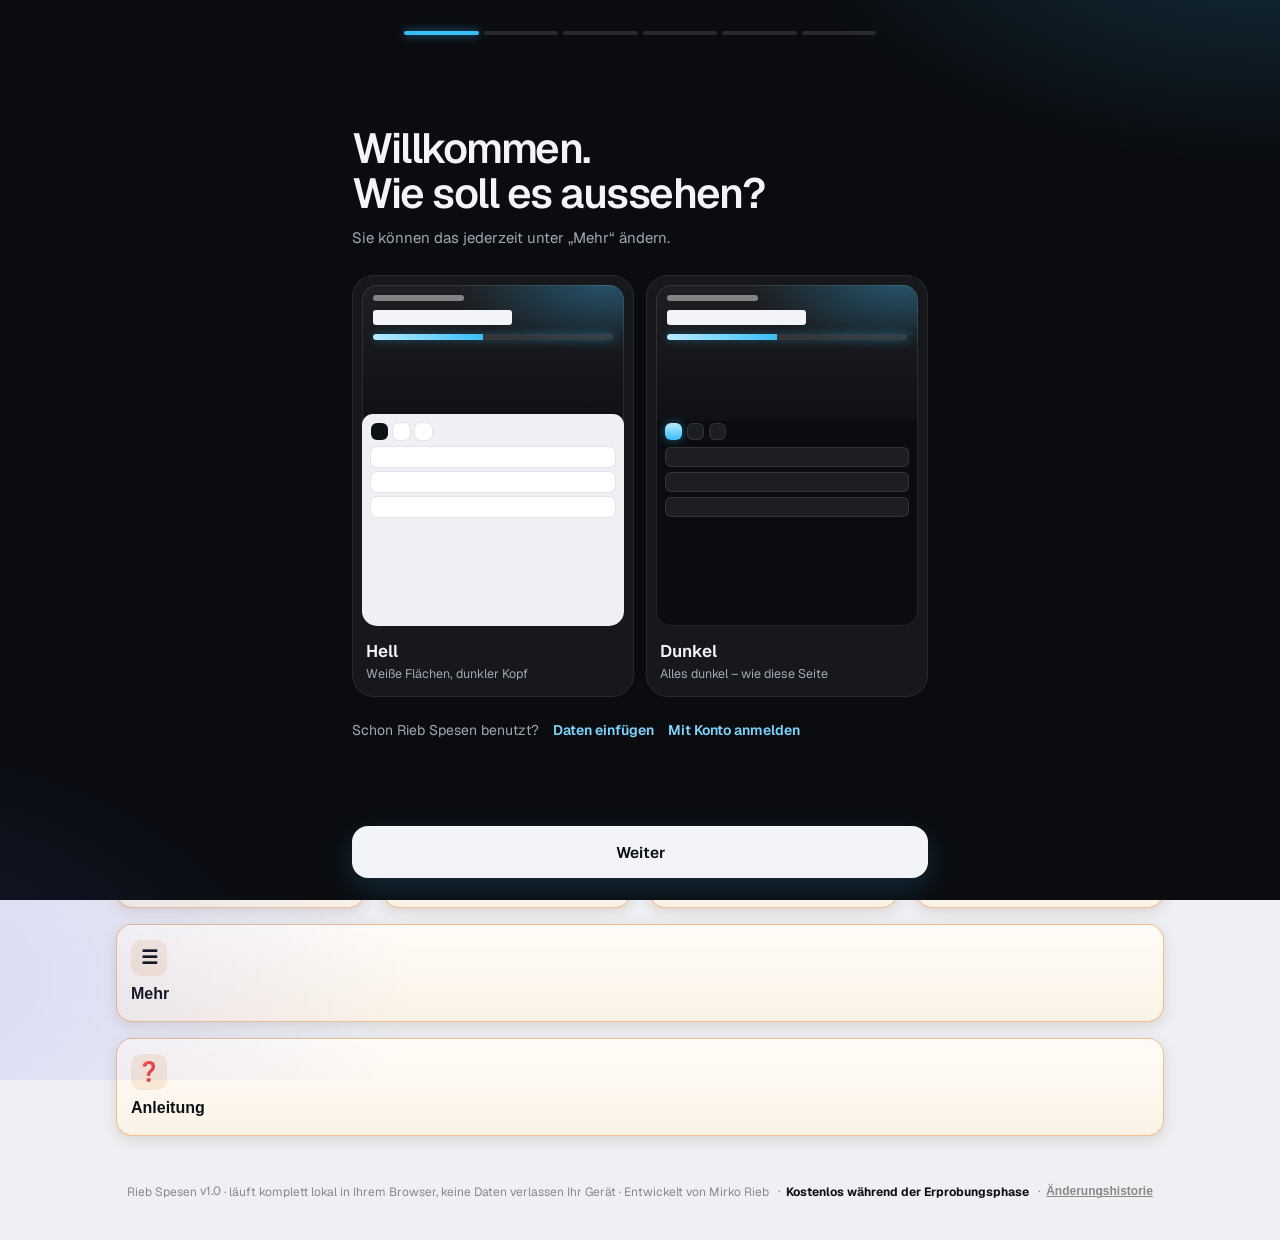
==== index.html @ ff0988ba "Mirkos Bereiche nur mit Name UND Mirkos Konto (Weg A) - NOCH NICHT VEROEFFENTLICHT Mirko 10.10.2026:" ====
<!DOCTYPE html>
<html lang="de">
<head>
<meta charset="UTF-8">
<title>Rieb Spesen</title>
<meta name="viewport" content="width=device-width, initial-scale=1, viewport-fit=cover">
<!-- Symbole
     =======
     hall-logo.png ist 500x309 - also NICHT quadratisch. Android braucht
     fuer ein Startbildschirm-Symbol ein quadratisches Bild ab 192 px.
     Solange hier nur das Logo stand, fand Chrome keines und erzeugte einen
     GRAUEN PLATZHALTER. Genau so ist es am 14.08. bei einem Kollegen
     angekommen. Deshalb stehen die quadratischen Fassungen zuerst; das
     Logo bleibt als Reiter-Symbol fuer den Rechner. -->
<!-- Browser-Symbol (Adressleiste, Lesezeichen, Tab): das orange H wie auf
     hall-tabakwaren.de (Mirko, 05.09.2026). Die Firmenwebseite liefert
     dafuer nur 16x16 - zu grob fuer heutige Bildschirme. Das H ist deshalb
     aus dem hochaufgeloesten Logo ausgeschnitten (favicon-bauen.py):
     gleiche Zeichnung, gleiche Farben, nur scharf.
     Vorher stand hier hall-logo.png - ein 500x309 grosses Bild mit weissem
     Kasten, das im Tab zu einem unkenntlichen Fleck schrumpfte. -->
<!-- favicon.ico im Stamm ZUERST (Mirko, 05.09.2026: "wieso wird im chrome
     immer das neue H als icon angezeigt, aber in safari nicht? da ist noch
     das alte").

     Chrome nimmt die PNGs darunter - deshalb sah er dort das neue H.
     Safari greift in mehreren Faellen auf apple-touch-icon zurueck, und das
     traegt BEWUSST das volle Logo, weil es auf dem iPhone-Startbildschirm
     steht. Fuer den Tab ist das die falsche der beiden.

     Eine echte favicon.ico im Stamm fragen Safari und praktisch jedes
     andere Programm von sich aus ab, auch ohne HTML-Verweis. Sie enthaelt
     16/32/48/64 px in einer Datei, damit bei 16 px nicht aus dem H ein
     oranger Klumpen heruntergerechnet wird. Gebaut von favicon-ico-bauen.py. -->
<link rel="icon" href="favicon.ico" sizes="any">
<link rel="icon" type="image/png" sizes="32x32" href="icons/favicon-32.png">
<link rel="icon" type="image/png" sizes="64x64" href="icons/favicon-64.png">
<link rel="icon" type="image/png" sizes="180x180" href="icons/favicon-180.png">
<meta name="theme-color" content="#0A0C10">

<!-- Manifest
     ========
     Bis zum 14.08. stand hier BEWUSST keines, um den Kollegen das
     Installations-Fenster von Chrome zu ersparen. Der Preis war groesser
     als gedacht - ohne Manifest bekam Android:

       - ein graues Symbol statt des Hall-Logos
       - kein eigenes Fenster, sondern einen normalen Browser-Tab
       - und damit KEINE Kartenansicht: die haengt an
         (display-mode: standalone), das ohne Manifest nie eintritt

     Die Android-Kollegen schoben also weiter die 896 px breite Tabelle
     ueber ein 393-px-Display - die ganze Handy-Arbeit kam bei ihnen nicht
     an. Die Anleitung versprach ihnen ausserdem ein "App installieren",
     das gar nicht erscheinen konnte.

     Bewusst die BESTEHENDE Adresse /app/manifest.json und kein neues
     /manifest.json: Android bindet eine Installation an die Manifest-
     Adresse. Eine neue Adresse haette bei bereits installierten Kollegen
     ein ZWEITES Symbol erzeugt.

     Die apple-* Angaben darunter kennt nur Safari - iPhone braucht sie
     zusaetzlich, damit die App auf dem Spesenblatt startet. -->
<link rel="manifest" href="app/manifest.json">
<meta name="apple-mobile-web-app-capable" content="yes">
<!-- black-translucent (10.10.2026, Mirko am iPhone: Zurueck-Knopf oben links in der
     installierten App unter der Statusleiste, nicht tippbar). Mit "default" reichte die
     Seite in der App bis unter die Statusleiste, meldete aber 0 px Abstand - rieb.css
     haelt oben var(--oben) = env(safe-area-inset-top) frei. Mit black-translucent meldet
     das iPhone die echte Hoehe. Weisse Uhrzeit passt: der Kopf ist in Hell und Dunkel
     dunkel. Im Browser ohne Wirkung (App = Browser bleibt). -->
<meta name="apple-mobile-web-app-status-bar-style" content="black-translucent">
<!-- Der Name unter dem App-Symbol. Achtung: Das iPhone schreibt ihn beim
     "Zum Home-Bildschirm hinzufuegen" FEST - ein spaeteres Update aendert
     ihn nie wieder. Wer die App vorher hinzugefuegt hat, muss das Symbol
     einmal entfernen und neu hinzufuegen. Android zieht den Namen selbst
     nach (WebAPK-Update, dauert einige Tage). -->
<meta name="apple-mobile-web-app-title" content="Rieb Spesen">
<link rel="apple-touch-icon" href="icons/apple-touch-icon.png">
<style>
  /* Montserrat lokal eingebunden (vendor/fonts/), damit die App auch
     offline die Firmenschrift von halltabakwaren.de zeigt - kein Nachladen
     von Google Fonts zur Laufzeit. Eine Variable-Font-Datei deckt Regular
     UND Bold ab (Google liefert bei wght@400;700 dieselbe Datei fuer beide
     Gewichte aus - das ist normales Verhalten des Variable-Font-Formats,
     kein Fehler). */
  @font-face {
    font-family: 'Montserrat';
    font-style: normal;
    font-weight: 400;
    font-display: swap;
    src: url('vendor/fonts/montserrat-var.woff2') format('woff2');
    unicode-range: U+0000-00FF, U+0131, U+0152-0153, U+02BB-02BC, U+02C6, U+02DA, U+02DC, U+0304, U+0308, U+0329, U+2000-206F, U+20AC, U+2122, U+2191, U+2193, U+2212, U+2215, U+FEFF, U+FFFD;
  }
  @font-face {
    font-family: 'Montserrat';
    font-style: normal;
    font-weight: 700;
    font-display: swap;
    src: url('vendor/fonts/montserrat-var.woff2') format('woff2');
    unicode-range: U+0000-00FF, U+0131, U+0152-0153, U+02BB-02BC, U+02C6, U+02DA, U+02DC, U+0304, U+0308, U+0329, U+2000-206F, U+20AC, U+2122, U+2191, U+2193, U+2212, U+2215, U+FEFF, U+FFFD;
  }
  :root {
    --border: #333;
    --bg-light: #f5f5f5;
    /* Werte am 24.08.2026 direkt von halltabakwaren.de ausgelesen
       (CSS-Variablen der echten Firmenwebseite), nicht mehr nur aus dem
       Logo geschaetzt. Betrifft NICHT #formular/den PDF-Export - siehe
       Implementierungsplan, Task 2/3. */
    --accent: #de7008;      /* Hall Tabakwaren Orange (Webseite) */
    --brand-dark: #612a00;  /* Hall Tabakwaren Dunkelbraun (Webseite) */
    --bg: #f0e7d8;          /* Hall Tabakwaren Creme-Hintergrund (Webseite) */

    /* ================================================================
       REDESIGN - SCHRITT 1 von ?, eingebaut am 20.09.2026
       ----------------------------------------------------------------
       ⚠ DIESER SCHRITT AENDERT ABSICHTLICH NICHTS AM AUSSEHEN.
       Es werden nur Werte HINZUGEFUEGT; keine bestehende Zeile wird
       angefasst, und noch benutzt sie niemand. Belegt durch
       ist-bilder.sh: alle 20 Ansichten bleiben pixelgleich.

       Warum trotzdem ein eigener Schritt: Die folgenden Schritte
       brauchen diese Werte. Sie zuerst und allein einzubauen heisst,
       dass ein spaeterer Fehler nie an der Palette liegen kann - sie
       ist dann schon bewiesen unschaedlich.

       DIE DREI GRUNDFARBEN STEHEN SCHON OBEN und bleiben unangetastet:
       Orange #de7008, Braun #612a00, Creme #f0e7d8 - am 24.08.2026 von
       halltabakwaren.de ausgelesen. Der Entwurf benutzt exakt dieselben.

       Die Toene hier darunter sind ABGELEITET und mit kontrast-pruefen.py
       gemessen, nicht geschaetzt. Grund: Die Firmenseite setzt Orange
       auch fuer kleine Labels und duenne Striche ein - auf Creme ergibt
       das nur 2,66:1 und ist damit unlesbar. Statt die Farbfamilie zu
       verlassen, wird derselbe Ton abgedunkelt, bis er traegt.
       ================================================================ */
    --braun-tief:   #471f00;  /* dunkler als --brand-dark, fuer Flaechen */
    --auf-orange:   #2a1200;  /* Schrift AUF Orange        5,42:1 */
    --leise:        #7d5c3c;  /* Nebentext                 4,94:1 auf Creme */
    --orange-text:  #a45002;  /* kleine Labels             4,60:1 auf Creme */
    --orange-linie: #cc6505;  /* Striche, Rahmen           3,15:1 auf Creme */
    --kartenrand:   #8a6a49;  /* Kartenrahmen              4,04:1 auf Creme */

    /* Diagramm Ueber-/Unterstunden. Gruen/Rot ist hier unbrauchbar: hell
       genug fuer Farbsicherheit ist zu hell fuer Kontrast, dunkel genug
       fuer Kontrast bringt den Farbabstand auf 5,9. Diese beiden haben
       einen Abstand von 20,3 und liegen beide ueber 3:1 - und beide
       stammen aus Halls eigenem Baukasten. (validate_palette.js) */
    --diagramm-plus:  #a45002;
    --diagramm-minus: #0086ad;

    /* ================================================================
       Farben der Ablage-Ordner je Hauptbereich (Mirko, 01.10.2026).
       Jeder Bereich bekommt einen eigenen farbigen Ordner IM Tool, in
       dem die abgelegten PDFs per Klick wieder aufgehen. Spesen und
       Abrechnung nehmen die beiden Grundfarben der Firma auf (Orange,
       Braun); die vier neuen Bereiche bekommen klar unterscheidbare,
       kraeftige Toene. Nur Namen und Werte - benutzt werden sie von
       .ordner-box, .ordner-puls und dem Hinweis-Streifen.
       ================================================================ */
    --ordner-spesen:    #de7008;
    --ordner-abrechnung:#612a00;
    --ordner-zeit:      #0086ad;
    --ordner-urlaub:    #1a7f37;
    --ordner-jahr:      #6b3fa0;
    --ordner-inventur:  #4a5568;

    /* Formen und Bewegung des Entwurfs. --griff sind 48 px: die kleinste
       Flaeche, die sich mit Arbeitshandschuhen im Fahrerhaus noch sicher
       treffen laesst. */
    --r-knopf: 999px;
    --r-karte: 16px;
    --r-wahl:  12px;
    --griff:   48px;
    --tempo:   200ms;
    --kurve:   cubic-bezier(.22,.68,.32,1);
  }
  * { box-sizing: border-box; }
  body {
    font-family: 'Montserrat', -apple-system, Helvetica, Arial, sans-serif;
    margin: 0; padding: 1.5rem;
    background: var(--bg); color: #1a1a1a;
    overflow-x: hidden;
  }
  /* WICHTIG: #formular wird per html2canvas fuers PDF gerastert (buildPdf()).
     Ohne diese explizite Regel wuerde die Tabelle ihre Schrift vom <body>
     erben - aendert sich dort spaeter die Schrift (Montserrat), wuerde sich
     also unbemerkt auch das PDF aendern. Deshalb hier fest auf die
     bisherige Schrift gepinnt, unabhaengig davon was <body> tut. */
  #formular { font-family: -apple-system, Helvetica, Arial, sans-serif; }
  h1 { font-size: 1.4rem; margin: 0 0 1rem; color: var(--brand-dark); }
  /* ================================================================
     REDESIGN - SCHRITT 7, 20.09.2026: Halls Ueberschriften-Muster
     ----------------------------------------------------------------
     Die Firmenseite setzt unter jede Abschnitts-Ueberschrift einen
     KURZEN orangen Strich - nicht ueber die ganze Breite, sondern 88 px.
     Genau das war der Grund, den orangen Deckelstrich der Karten in
     Schritt 5 zu entfernen: Orange ist bei Hall der Akzent UNTER der
     Ueberschrift, nicht der Rahmen um den Kasten.

     1,1 rem war fuer eine Abschnitts-Ueberschrift zu leise - sie hob
     sich kaum vom Fliesstext ab. 1,35 rem mit engerem Buchstabenabstand
     ist Halls Verhaeltnis, auf die Breiten dieser App gerechnet.
     ================================================================ */
  h2 {
    font-size: 1.35rem; font-weight: 700; letter-spacing: -.02em;
    margin: 1.5rem 0 0.5rem; color: var(--brand-dark);
  }
  /* Der Strich nur dort, wo eine Ueberschrift wirklich einen Abschnitt
     eroeffnet - in Karten und Fenstern. NICHT im Hero-Band: dort steht
     die Ueberschrift auf einem Foto, ein Strich darunter waere ein
     zweiter Akzent auf ohnehin unruhigem Grund. */
  .panel h2::after, .modal-box h2::after {
    content: ''; display: block; width: 88px; height: 3px;
    background: var(--orange-linie); border-radius: 2px; margin-top: 9px;
  }
  /* ⛔ DER WEISSE KASTEN BLEIBT. Entschieden am 25.09.2026.

     Beim Redesign-Schritt 2 sind die aeusseren Rahmen ueberall
     gefallen - die Werkzeugleiste war danach das einzige Element, das
     noch in einer weissen Schachtel mit Schatten sass. Ich hielt das
     fuer einen Rest und habe Mirko beide Fassungen nebeneinander
     gezeigt (Design-Analyse/bilder-kasten/VERGLEICH-1280.png).

     Sein Urteil: "mit weissem kasten tusend mal schoener."

     Der Kasten trennt die Werkzeuge sichtbar vom Inhalt - wer die
     Leiste sucht, findet sie damit schneller. Nicht entfernen, auch
     nicht "der Einheitlichkeit halber". */
  .toolbar {
    display: flex; flex-wrap: wrap; align-items: center; gap: 0.6rem;
    margin-bottom: 1.25rem; background: #fff; padding: 0.7rem 0.85rem;
    border-radius: 14px; box-shadow: 0 2px 12px rgba(24,26,32,0.08);
  }
  /* Buttons in logische Gruppen gebuendelt (Dokument / Verwaltung / Hilfe /
     Riskant / Auswahl), damit die Werkzeugleiste bei vielen Funktionen
     uebersichtlich bleibt statt einer einzigen langen Reihe. */
  .toolbar-group { display: flex; flex-wrap: wrap; gap: 0.6rem; align-items: center; }
  /* ⚠ NEU am 22.09.2026. Mirko: "bei spesen siehts einfach unsauber aus
     da oben in der weissen zeile" - mit Bild vom Rechner.

     Zu sehen war: Der Knopf "Zeiten fuer alle Tage" hatte die erste
     Zeile fuer sich allein, daneben ein Trennstrich und viel Leere.
     Grund: Eine Flex-Gruppe ist standardmaessig mindestens so breit wie
     ihr Inhalt. Die PDF-Gruppe passte als GANZES nicht mehr daneben und
     rutschte deshalb geschlossen in die naechste Zeile - dort brach sie
     dann doch um, und "Abgeschlossene Monate" stand allein in einer
     dritten. Drei Zeilen mit einem Loch.

     min-width:0 erlaubt den Gruppen, schmaler als ihr Inhalt zu werden
     und INNEN umzubrechen; die PDF-Gruppe darf zusaetzlich den Rest der
     Zeile fuellen. Damit beginnt sie direkt neben dem Zeiten-Knopf und
     die Knoepfe verteilen sich gleichmaessig.

     ⚠ "flex: 1 1 0" und NICHT "1 1 auto". Mit auto bleibt die
     Wunschbreite die INHALTSBREITE - die Gruppe passt damit weiterhin
     nicht neben den Zeiten-Knopf und wandert geschlossen nach unten.
     Erst die Basis 0 laesst sie auf der ersten Zeile beginnen und den
     Rest der Breite fuellen; was nicht hineingeht, bricht INNERHALB der
     Gruppe um. Gemessen: mit auto blieben es drei Zeilen wie vorher,
     mit 0 werden es zwei (195 px -> 128 px).

     🔴 UND SIE GEHOERT IN EINE EIGENE MEDIA-QUERY. Frei im CSS galt sie
     auch am Handy - eine ID-Regel schlaegt die spaetere Klassenregel in
     der Handy-Query. Dort quetschte sie "Als PDF speichern" und
     "⋯ Mehr" in EINE Zeile: Die zwei Knoepfe ueberlappten sich und
     liefen aus der weissen Karte heraus. Gesehen im Bild vom
     22.09.2026 - die Messung meldete dazu eine Verbesserung von 128 auf
     70 px. Zum dritten Mal an diesem Tag sah die Zahl besser aus als
     die Wirklichkeit. */
  @media screen and (min-width: 701px) {
    .toolbar-group { min-width: 0; }
    #toolbarPdfGruppe { flex: 1 1 0; }
  }
  #toolbarKontextSpesen, #toolbarKontextZeit { display: flex; flex-wrap: wrap; gap: 0.6rem; align-items: center; }
  .toolbar-divider {
    width: 1px; align-self: stretch; background: #e3e6eb; margin: 2px 2px;
    flex-shrink: 0;
  }
  /* Der "Mehr"-Knopf existiert nur am Handy - am Rechner ist Platz genug. */
  #mehrKnopf { display: none; }
  /* ⚠ Und damit kann der Trennstrich VOR ihm nie etwas trennen:
     Am Rechner ist der Knopf dahinter ausgeblendet (Zeile darueber), am
     Handy sind Trennstriche insgesamt aus (Media-Query weiter unten).
     Er stand deshalb immer nur als einzelner Strich am rechten Rand -
     am 22.09.2026 im Bild gesehen, nachdem die PDF-Gruppe die Breite
     fuellt und ihn ganz nach aussen schob. */
  #mehrToolbarTrenner { display: none; }

  /* ===== Streifen "Rückgängig" nach dem Abschließen (22.09.2026) =====
     ⚠ Er muss ÜBER der Reiterleiste liegen. In der installierten App ist
     #mainTabs fest am unteren Rand verankert (position:fixed, z-index
     500) - ein Streifen mit bottom:12px läge darunter und wäre genau in
     den 30 Sekunden unsichtbar, in denen er gebraucht wird. Deshalb
     z-index 600 und der Abstand um die Höhe der Leiste nach oben, über
     dieselbe Variable, die auch body.als-app benutzt. */
  #abrRuecknahmeStreifen {
    position: fixed; left: 12px; right: 12px; bottom: 12px; z-index: 600;
    display: flex; align-items: center; gap: 0.9rem; flex-wrap: wrap;
    max-width: 900px; margin: 0 auto;
    background: var(--brand-dark, #612a00); color: #fff;
    padding: 0.85rem 1rem; border-radius: 12px;
    box-shadow: 0 6px 24px rgba(24,26,32,0.28);
    font-size: 0.9rem; line-height: 1.35;
  }
  body.als-app #abrRuecknahmeStreifen {
    bottom: calc(var(--maintabs-hoehe, 76px) + 12px);
  }
  #abrRuecknahmeStreifen .abr-rn-text { flex: 1 1 220px; min-width: 0; }
  #abrRuecknahmeStreifen .abr-rn-klein {
    display: block; margin-top: 3px; font-size: 0.8rem; color: #f0ddcd;
  }
  #abrRuecknahmeStreifen .abr-rn-knopf {
    flex: none; background: #fff; color: var(--brand-dark, #612a00);
    border: 0; border-radius: 9px; padding: 12px 16px;
    font-weight: 700; font-size: 0.9rem; cursor: pointer;
    min-height: 48px;                 /* Fingergröße, wie in der Leiste */
  }
  #abrRuecknahmeStreifen .abr-rn-knopf:hover { background: #ffe9d6; }

  /* ===== Farbige Ablage-Ordner je Bereich (Mirko, 01.10.2026) =====
     Ein Kasten je Bereich, in dem die abgelegten PDFs stehen. Die Farbe
     kommt ueber --ordner-farbe, das jeder Container per style-Attribut aus
     seiner --ordner-*-Variable setzt. KEINE Bindung an body.als-app: App
     und Browser sind bei gleicher Breite deckungsgleich. */
  .ordner-box {
    border: 1px solid var(--linie, #e3e6eb);
    border-left: 6px solid var(--ordner-farbe, var(--kartenrand));
    border-radius: 12px; background: #fff;
    padding: 12px 14px; margin: 16px 0;
  }
  .ordner-box h3 {
    margin: 0 0 8px; font-size: 0.95rem;
    color: var(--ordner-farbe, var(--brand-dark));
  }
  .ordner-zeile {
    display: flex; align-items: center; gap: 0.6rem; flex-wrap: wrap;
    padding: 8px 0; border-top: 1px solid #eee;
  }
  .ordner-zeile:first-of-type { border-top: 0; }
  .ordner-zeile .ordner-titel { flex: 1 1 200px; min-width: 0; font-weight: 600; }
  .ordner-zeile .ordner-klein { color: #777; font-size: 0.8rem; }
  .ordner-zeile button { flex: none; margin-left: auto; }

  /* Der Toggle-Knopf eines Ordners traegt seine Farbe als duenne
     Unterstreichung - so sieht man, zu welchem farbigen Ordner er gehoert,
     ohne dass sich an der Groesse des Knopfes etwas aendert (inset-Schatten
     verschiebt kein Layout). */
  .ordner-knopf { box-shadow: inset 0 -2px 0 0 var(--ordner-farbe, var(--accent)); }

  /* Puls nach dem Ablegen: ein farbiger Ring, der einmal aufgeht und
     verblasst. Bewusst NUR box-shadow - kein transform/scale, kein margin,
     damit der Knopf an seiner Stelle bleibt. --puls-farbe setzt die
     Ablage-Funktion kurz vor dem Start. */
  @keyframes ordnerPuls {
    0%   { box-shadow: inset 0 -2px 0 0 var(--ordner-farbe, var(--accent)), 0 0 0 0 var(--puls-farbe, #de7008); }
    70%  { box-shadow: inset 0 -2px 0 0 var(--ordner-farbe, var(--accent)), 0 0 0 9px rgba(0,0,0,0); }
    100% { box-shadow: inset 0 -2px 0 0 var(--ordner-farbe, var(--accent)), 0 0 0 0 rgba(0,0,0,0); }
  }
  .ordner-puls { animation: ordnerPuls 0.9s var(--kurve, ease-out) 1; }
  @media (prefers-reduced-motion: reduce) {
    .ordner-puls { animation: none; }
  }

  /* Hinweis-Streifen "→ 📁 … gespeichert" - fest am unteren Rand, kurz
     sichtbar. Gleiche Machart wie #abrRuecknahmeStreifen; der als-app-Offset
     nach oben ist die EINZIGE erlaubte als-app-Ausnahme (fester Streifen
     ueber der am unteren Rand verankerten Reiterleiste). */
  #ordnerHinweisStreifen {
    position: fixed; left: 12px; right: 12px; bottom: 12px; z-index: 600;
    max-width: 900px; margin: 0 auto;
    background: var(--streifen-farbe, var(--brand-dark, #612a00)); color: #fff;
    padding: 0.8rem 1rem; border-radius: 12px;
    box-shadow: 0 6px 24px rgba(24,26,32,0.28);
    font-size: 0.92rem; font-weight: 700; line-height: 1.35; text-align: center;
  }
  body.als-app #ordnerHinweisStreifen {
    bottom: calc(var(--maintabs-hoehe, 76px) + 12px);
  }

  /* ===== Fenster "Am Handy als App einrichten" ===== */
  .install-weg {
    border: 1px solid var(--linie, #e3e6eb); border-radius: 10px;
    padding: 12px 14px; margin: 12px 0;
  }
  .install-weg h3 { margin: 0 0 8px; font-size: 0.95rem; color: var(--brand-dark); }
  .install-weg ol { margin: 0; padding-left: 20px; }
  .install-weg li { margin-bottom: 6px; line-height: 1.5; font-size: 0.88rem; }
  .install-fertig {
    background: #e8f5ea; border: 1px solid #1a7f37; border-radius: 10px;
    padding: 11px 13px; font-size: 0.9rem; line-height: 1.5; margin: 0 0 6px;
  }
  .hinweis-box {
    background: #FDE9DC; border: 1px solid var(--accent); border-radius: 10px;
    padding: 11px 13px; font-size: 0.85rem; line-height: 1.5;
    color: var(--brand-dark); margin-top: 12px;
  }

  /* ===== Handy-Ansicht des Spesenblatts (eine Karte je Tag) =====
     Am Rechner komplett aus - dort ist der Vordruck bequem bedienbar. */
  #handyBlatt { display: none; }
  .handy-hinweis {
    font-size: 0.74rem; color: #777; margin: 0 0 8px; padding: 0 2px;
    line-height: 1.4;
  }
  .tageskarte {
    background: #fff; border: 1px solid #d8dde3; border-left: 4px solid var(--accent);
    border-radius: 12px; padding: 12px 13px; margin-bottom: 10px;
  }
  .tageskarte.tk-offen { border-left-color: #d8dde3; }   /* noch nichts eingetragen */
  .tk-kopf {
    display: flex; justify-content: space-between; align-items: baseline;
    gap: 8px; margin-bottom: 10px;
  }
  .tk-tag { font-weight: 700; color: var(--brand-dark); font-size: 1rem; }
  .tk-pauschale { font-weight: 700; color: var(--accent); font-variant-numeric: tabular-nums; }
  .tk-lage { color: #666; font-size: 0.85rem; text-align: right; }
  .tk-zeiten { display: flex; gap: 10px; margin-bottom: 10px; }
  .tk-zeiten > div { flex: 1; }
  .tageskarte label {
    display: block; font-size: 0.72rem; color: #666; margin-bottom: 3px;
    text-transform: uppercase; letter-spacing: 0.03em;
  }
  /* Grosse Tippflaechen: Uhrzeit und Orte sollen sich mit dem Daumen treffen
     lassen, nicht mit der Maus. */
  .tageskarte .time-picker-field {
    display: block; width: 100%; padding: 12px 10px; text-align: center;
    font-size: 1.15rem; font-weight: 600; border: 1px solid #bbb;
    border-radius: 9px; background: #fff; font-variant-numeric: tabular-nums;
  }
  .tageskarte .time-picker-field.empty { color: #aaa; font-weight: 400; }
  .tk-feld { margin-bottom: 10px; }
  .tageskarte .cell-input {
    width: 100%; padding: 11px 10px; font-size: 0.95rem; font-family: inherit;
    border: 1px solid #bbb; border-radius: 9px; background: #fff;
  }
  .tk-fuss {
    display: flex; align-items: center; gap: 8px; flex-wrap: wrap;
    border-top: 1px solid #eef1f4; padding-top: 9px;
    font-variant-numeric: tabular-nums; color: #333; font-size: 0.9rem;
  }
  .tk-nl { color: #666; font-size: 0.8rem; }
  .tk-fuss .tk-status { margin-left: auto; }
  .tageskarte .tk-status {
    padding: 9px 10px; font-size: 0.85rem; border: 1px solid #bbb;
    border-radius: 9px; background: #fff; max-width: 55%;
  }
  /* Unterschriften-Sektion der App-Kartenansicht. Teil von #handyBlatt (nur
     in der App sichtbar, ohnehin no-print) - gehoert NICHT in PDF/Ausdruck. */
  .tk-sig-gruppe { margin-top: 14px; }
  .tageskarte.tk-sig { border-left-color: #c9d0d8; }
  .tk-sig-label {
    display: block; font-size: 0.72rem; color: #666; margin-bottom: 7px;
    text-transform: uppercase; letter-spacing: 0.03em; font-weight: 700;
  }
  .tk-sig-box {
    display: flex; align-items: flex-end; justify-content: flex-start;
    min-height: 54px; border-bottom: 1px solid #bbb; background: #fff;
    margin-bottom: 4px;
  }
  .tk-sig-img { max-width: 100%; max-height: 90px; object-fit: contain; }
  .tk-sig-btns { display: flex; gap: 8px; align-items: center; margin-top: 8px; }
  .tk-sig-btns .ghost { font-size: 0.85rem; padding: 9px 12px; }
  .tk-sig-clear { flex: none; width: 40px; text-align: center; color: #888; }

  @media screen and (max-width: 700px) {
    .toolbar-divider { display: none; }
    /* ⚠ GEAENDERT am 22.09.2026. Mirko: "die weisse leiste wird
       schmaler?" und "geht bei spesen nicht abgeschlossene monate noch
       rechts neben monat abschliessen".

       Hier stand "width: 100%". Damit bekam JEDE Gruppe die volle
       Breite und dadurch eine eigene Zeile - auch wenn nur ein einziger
       Knopf darin stand. Gemessen mit leiste-ansehen.sh bei 402 px:
       Spesen 186 px, INVENTUR 358 px reine Werkzeugleiste, bevor der
       erste Inhalt kam.

       Jetzt teilen sich Gruppen eine Zeile, solange sie passen; was
       nicht passt, rutscht wie bisher nach unten. Die Entscheidung von
       damals bleibt unangetastet: Selten Gebrauchtes steckt weiterhin
       hinter "Mehr" (.handy-mehr unten) - es geht nur darum, dass drei
       Knoepfe nicht drei Zeilen brauchen. */
    .toolbar-group { flex: 0 1 auto; min-width: 0; }

    /* Am Handy fraß die Werkzeugleiste den kompletten ersten Bildschirm:
       13 Knoepfe untereinander, und das Spesenblatt war erst danach zu
       sehen. Jetzt bleiben nur die vier stehen, die man taeglich braucht -
       alles Weitere klappt der Knopf "Mehr" auf. Am Rechner aendert sich
       dadurch nichts, dort steht weiterhin alles nebeneinander. */
    .toolbar .handy-mehr { display: none; }
    body.mehr-offen .toolbar .handy-mehr { display: inline-flex; }
    #mehrKnopf { display: inline-flex; }

    /* ⚠ NEU am 22.09.2026. Mirko: "geht bei spesen nicht abgeschlossene
       monate noch rechts neben monat abschliessen und die weisse leiste
       wird schmaler?"

       Sie standen untereinander, weil beide zusammen breiter sind als
       das Display (gemessen bei 402 px: "Monat abschliessen" oben 435,
       "Abgeschlossene Monate" oben 493). Mit offenem "Mehr" war die
       Leiste 474 px hoch - mehr als der halbe Bildschirm.

       Zwei je Zeile, feste halbe Breite. BEWUSST nicht ueber kleinere
       Schrift oder weniger Polsterung geloest: Das haette die
       Fingerflaechen verkleinert, und "Fingergroessen statt
       Mausgroessen" ist eine Zeile weiter oben ausdruecklich
       entschieden. Ein langer Text bricht lieber auf zwei Zeilen um -
       das Blatt bleibt trotzdem kuerzer als mit einem Knopf je Zeile. */
    body.mehr-offen .toolbar .handy-mehr {
      flex: 1 1 calc(50% - 0.3rem); min-width: 0;
      justify-content: center; text-align: center;
      /* ⚠ Ohne diese Zeile laeuft der Text AUS dem Knopf heraus: Der
         Grundknopf steht auf "white-space: nowrap" (Zeile ~386). Bei
         halber Breite stand "Per E-Mail an Arbeitgeber weiterleiten"
         dadurch links AUSSERHALB der weissen Karte und "Monat
         abschliessen" quer ueber dem Symbol des Nachbarn.
         Gesehen im Bild vom 22.09.2026 - die Messung meldete brav
         "NEBENEINANDER, 358 px" und haette den Fehler durchgelassen. */
      white-space: normal; overflow-wrap: anywhere; line-height: 1.25;
    }

    /* Fingergroessen statt Mausgroessen */
    .toolbar button, .toolbar .btn { padding: 12px 16px; font-size: 0.9rem; }
    .toolbar select { padding: 11px 12px; font-size: 0.95rem; width: 100%; }

    /* ===== Kartenansicht - NUR in der installierten App =====
       Ausdrueckliche Vorgabe: Die WEBSEITE soll unveraendert aussehen.
       Wer hall-spesen-rechner.de im Browser oeffnet - egal ob am Rechner
       oder am Handy - sieht weiterhin genau den Vordruck wie bisher.

       Die Karten erscheinen deshalb nur, wenn die Seite als installierte
       App laeuft (body.als-app, gesetzt in setzeAppKennung()). Nur die
       aufgeraeumte Werkzeugleiste oben gilt ueberall - die war
       ausdruecklich freigegeben.

       WICHTIG zum Vordruck: Er wird hier nur AUF DEM BILDSCHIRM
       ausgeblendet, niemals entfernt. html2canvas fotografiert beim PDF
       das lebende Element - waere es weg, kaeme ein leeres PDF beim
       Arbeitgeber an. buildPdf() setzt vorher body.pdf-export, und die
       Regel darunter blendet ihn fuer die Aufnahme wieder ein. Die ganze
       Abfrage gilt ausserdem nur fuer "screen", damit Drucken unberuehrt
       bleibt. */
    body.als-app #formular-scroll { display: none; }
    body.als-app.pdf-export #formular-scroll { display: block; }
    body.als-app #handyBlatt { display: block; }

    /* Hier stand bis zum 05.09.2026:
           body.als-app .nur-webseite { display: none !important; }
       Sie blendete "Als App einrichten" in der installierten App aus, mit
       der Begruendung, dort sei nichts mehr einzurichten.

       Ersatzlos entfernt, weil die Begruendung nur den eigenen Gebrauch
       bedachte: Mirko richtet die App bei Kollegen ein und braucht die
       Anleitung dafuer auf SEINEM Geraet - dort laeuft sie laengst als
       App, also war sie genau dann verschwunden, wenn er sie brauchte.
       Der Knopf bleibt jetzt ueberall stehen und heisst ueberall gleich:
       "Am Handy als App einrichten" (seit 06.09.2026, Mirkos Vorgabe).

       Die Klasse selbst ist damit unbenutzt und deshalb ebenfalls weg -
       eine Regel, die nichts mehr trifft, wird beim naechsten Mal falsch
       verstanden. */
  }
  /* ================================================================
     REDESIGN - SCHRITT 6, 20.09.2026: die Knoepfe
     ----------------------------------------------------------------
     Der Grundknopf trug #f1f3f6 - ein KUEHLES Grau. Auf dem warmen
     Creme-Grund wirkt das schmutzig; der eigene Quelltext warnt an
     anderer Stelle woertlich davor ("grauer Schatten auf warmem Grund
     sieht schmutzig aus", Kachel-Kommentar vom 05.09.2026). Jetzt
     traegt er dieselbe Sprache wie die Karten: weiss mit braunem Rand.

     --griff = 48 px Mindesthoehe. Das ist die kleinste Flaeche, die
     sich mit Arbeitshandschuhen im Fahrerhaus noch sicher treffen
     laesst - vorher waren es 9 px Polster, also rund 35 px gesamt. */
  button, .btn {
    padding: 0 18px; min-height: var(--griff);
    display: inline-flex; align-items: center; justify-content: center; gap: 8px;
    border: 1.5px solid var(--kartenrand); background: #fff;
    color: var(--brand-dark); border-radius: var(--r-knopf); cursor: pointer; font-size: 0.86rem;
    font-weight: 600; line-height: 1.2; white-space: nowrap;
    transition: transform 0.15s ease, box-shadow 0.15s ease,
                background-color 0.15s ease, border-color 0.15s ease;
  }
  button:hover, .btn:hover {
    background: #fffdfa; border-color: var(--orange-linie);
    transform: translateY(-1px); box-shadow: 0 4px 10px rgba(97,42,0,0.14);
  }
  button:active, .btn:active { transform: translateY(0); box-shadow: none; }
  button:focus-visible, .btn:focus-visible { outline: 2px solid var(--accent); outline-offset: 2px; }
  /* Primäraktion (PDF speichern) - bewusst am auffälligsten. */
  /* ⚠ CREMEFARBENE SCHRIFT, NICHT WEISS - und flach, nicht mit Verlauf.
     Entscheidung 4 vom 19.09.2026: "Oranger Knopf bleibt firmentreu
     (cremefarbene Schrift, 2,67:1)." Das ist Halls eigener Wert, von der
     Firmenseite ausgelesen. Weiss auf Orange ist weder firmentreu noch
     besser lesbar.

     Den Verlauf gibt es bei Hall nirgends - die ganze Bildsprache ist
     flach. Ein Verlauf auf dem einen Knopf sah nach Fremdkoerper aus,
     sobald die Karten daneben flach wurden (Schritt 5).

     ⚠ VORBEHALT AUS DER ENTSCHEIDUNG, woertlich uebernommen: Neu
     vorlegen, falls dieser Knopf je eine Handlung traegt, die im
     Fahrerhaus BEI SONNE gebraucht wird. 2,67:1 traegt im Schatten,
     nicht im Gegenlicht. Heute ist es "PDF speichern" - das passiert
     am Feierabend, nicht auf der Tour. */
  button.primary {
    background: var(--accent); color: var(--bg); border-color: var(--accent);
    box-shadow: 0 3px 10px rgba(222,112,8,0.30);
  }
  button.primary:hover {
    background: #c96305; border-color: #c96305;
    box-shadow: 0 6px 16px rgba(222,112,8,0.40);
  }
  /* ---- Zuruecksetzen am Ende eines Bereichs --------------------
     Mirko am 21.09.2026: "ich finde die zurücksetzen funktion müsste
     im einzelnen reiter im selbst auch da sein, nicht unter mehr …
     sonst müsste man immer unter mehr suchen was man zurücksetzen
     will."

     Der Knopf steht normal sichtbar (seine Wahl), aber ganz am Ende
     des Bereichs und hinter einem Trennstrich - nicht neben einem
     Knopf, den man oft drueckt. Es ist die einzige Funktion, die
     Daten loescht, und sie wird im Fahrerhaus mit Handschuhen
     bedient. Die Ja/Nein-Abfrage und die automatische Sicherung
     davor gibt es bereits in bereichZuruecksetzen(). */
  .bereich-ruecksetzen {
    margin-top: 1.8rem; padding-top: 1rem;
    border-top: 1px solid var(--kartenrand);
    display: flex; justify-content: flex-end;
  }

  /* Riskante Aktion (Zurücksetzen) - dezent rot, damit man zweimal hinschaut. */
  button.danger { background: #fff; color: #c0392b; border: 1px solid #f3c9c1; }
  button.danger:hover { background: #fdecea; box-shadow: 0 4px 10px rgba(192,57,43,0.15); }
  /* Nebensächliche Aktionen (Anleitung, Feedback) - zurückhaltender, textartig. */
  button.ghost, .btn.ghost {
    background: transparent; color: var(--brand-dark); box-shadow: none;
  }
  button.ghost:hover, .btn.ghost:hover { background: #f1f3f6; box-shadow: none; }
  .toolbar select {
    padding: 9px 14px; border-radius: 999px; border: 1px solid #d8dce2; background: #fff;
    font-size: 0.86rem; font-weight: 600; color: var(--brand-dark); cursor: pointer;
    transition: box-shadow 0.15s ease;
  }
  .toolbar select:hover { box-shadow: 0 3px 8px rgba(24,26,32,0.1); }

  /* ===== Bereichs-Tableiste (Spesen/Zeit/Urlaub/Jahr) =====
     Browser: feste Reihe oben, wie Reiter. Installierte App (body.als-app,
     siehe setzeAppKennung()): feste Leiste unten, wie eine Handy-App -
     siehe Design-Spec "Navigation & Hauptbereiche Redesign". */
  /* ================================================================
     REDESIGN - SCHRITT 4, 20.09.2026: die Reiterleiste
     ----------------------------------------------------------------
     Aus der umbrechenden Kachelbox wird EINE Zeile, die seitlich laeuft.
     Der Entwurf dazu: "Die heutige App bricht sie in ein zerrissenes
     Gitter um - das sieht nach Unfall aus." Bei neun Reitern wurde die
     Leiste am Handy zweizeilig, und die zweite Zeile war halb leer.

     Statt der weissen Kachel mit Schatten traegt die Leiste jetzt nur
     einen Strich unter sich - so macht es die Firmenseite. Der laufende
     Reiter steht auf Weiss und bekommt einen orangen Balken darunter.

     ⚠ scrollbar-width/::-webkit-scrollbar: Die Rollleiste wird
     ausgeblendet, NICHT das Rollen selbst. Am Handy schiebt man die
     Leiste mit dem Finger; am Rechner passen alle neun nebeneinander. */
  #mainTabs {
    display: flex; gap: 4px; background: transparent; padding: 0 0 9px;
    border-radius: 0; box-shadow: none;
    border-bottom: 2px solid var(--kartenrand);
    margin-bottom: 1.25rem;
    overflow-x: auto; scrollbar-width: none;
  }
  #mainTabs::-webkit-scrollbar { display: none; }
  #mainTabs .tab-btn {
    /* Ergaenzung 28.08.2026 (Task 12): Nach Task 7-11 sind es bis zu 7
       Kategorien + Zurueck-Button = 8 Tabs. Das bisherige min-width:0
       liess Tabs bei 393px unbegrenzt schrumpfen (siehe Ergaenzung
       26.08.2026 zu Task 8 unten) - bei 8 Tabs waere das bis zur
       Unlesbarkeit gequetscht. Jetzt: min-width:84px zusammen mit
       flex-wrap:wrap auf #mainTabs - ein Tab, der kleiner als 84px
       wuerde, rutscht stattdessen in die naechste Zeile. Desktop bleibt
       einzeilig (genug Platz), 393px wird i.d.R. zweizeilig. */
    /* flex: none statt "1 1 auto": In einer rollenden Zeile soll jeder
       Reiter so breit sein wie sein Wort - nicht auf gleiche Breite
       gedehnt und nicht gequetscht. Dadurch faellt auch das Abschneiden
       mit "…" weg; es gibt nichts mehr abzuschneiden. */
    /* ⚠ border: 0 - der Grundknopf hat seit Schritt 6 einen braunen
       Rahmen. Geerbt saehe jeder Reiter aus wie ein einzelnes Kaestchen,
       und aus der Leiste wuerde wieder eine Knopfreihe. Gesehen im Bild
       vom 20.09.2026: Urlaub, Jahresuebersicht und Anleitung standen je
       in einem Rahmen. */
    flex: none; min-width: 0; text-align: center; background: transparent; color: var(--leise);
    border: 0; box-shadow: none; border-radius: 9px; padding: 0 15px;
    min-height: var(--griff); display: inline-flex; align-items: center; gap: 7px;
    font-size: 0.82rem; font-weight: 600;
    white-space: nowrap; position: relative;
  }
  /* ---- Knopf mit grauem Zusatz-Hinweis -------------------------
     "✍️ Zeiten von Hand eintragen   z. B. 6:00 – 15:30"

     Der Grundknopf oben steht auf white-space:nowrap und ist ein
     inline-flex. Beides zusammen heisst: Der Hinweis kann weder
     umbrechen noch schrumpfen - er laeuft einfach aus dem Knopf
     heraus. Am Handy hing er 20 px im Freien, gemessen am 21.09.2026
     bei 402 px; Mirko hatte es auf seinem Bildschirmfoto gezeigt.

     Hier darf der Knopf zweizeilig werden. row-gap statt nur gap,
     damit die zweite Zeile nicht klebt, und die Polsterung etwas
     grosszuegiger, weil zwei Zeilen mehr Hoehe brauchen. */
  button.mit-hinweis {
    white-space: normal; flex-wrap: wrap; row-gap: 2px;
    padding-top: 10px; padding-bottom: 10px; text-align: center;
  }
  button.mit-hinweis .knopf-hinweis { color: #888; font-weight: normal; }

  #mainTabs .tab-btn:hover { color: var(--brand-dark); background: rgba(255,255,255,.65); }
  #mainTabs .tab-btn.active {
    background: #fff; color: var(--brand-dark); font-weight: 700; box-shadow: none;
  }
  /* Der orange Balken sitzt AUF dem Strich der Leiste - deshalb genau so
     weit nach unten wie das Polster der Leiste (9 px) plus die 2 px des
     Strichs. Steht er hoeher, schwebt er; steht er tiefer, verdeckt ihn
     der naechste Block. */
  #mainTabs .tab-btn.active::after {
    content: ''; position: absolute; left: 12px; right: 12px; bottom: -11px;
    height: 3px; border-radius: 2px; background: var(--orange-linie);
  }
  /* ⚠ DER HINTERGRUND MUSS HIER STEHEN.
     Die Grundregel oben hat "background: transparent" - in der Seite ist
     das richtig, dort traegt die Creme-Seite. In der INSTALLIERTEN APP
     haengt dieselbe Leiste aber fixiert am unteren Rand, und der Inhalt
     rollt darunter durch. Ohne eigenen Hintergrund liefe die Schrift der
     Seite durch die Reiter hindurch.
     ⛔ Nicht entfernen. Dieser Fall laesst sich NUR auf einem echten
     Geraet nachsehen (zweite Achse, siehe CLAUDE.md) - kein Skript in
     diesem Projekt kann ihn pruefen. */
  body.als-app #mainTabs {
    position: fixed; left: 0; right: 0; bottom: 0; z-index: 500;
    background: #fff; border-bottom: 0;
    margin-bottom: 0; border-radius: 0; box-shadow: 0 -2px 12px rgba(24,26,32,0.12);
    padding: 0.4rem 0.5rem calc(0.4rem + env(safe-area-inset-bottom, 0px));
  }
  /* In der fixierten Leiste gibt es keinen Strich, auf dem der Balken
     sitzen koennte - dort rueckt er direkt unter den Reiter. */
  body.als-app #mainTabs .tab-btn.active::after { bottom: -2px; }
  /* Bugfix (finale Whole-Branch-Review, Befund 2): 76px war fuer GENAU eine
     Zeile #mainTabs ausgelegt. Task 12 macht die Leiste umbruchfaehig (bis
     zu 7 Kategorien + Zurueck-Button) - bei 2 Zeilen auf schmalen Breiten
     wurde die feste 76px-Reserve zu klein, die fixierte Leiste verdeckte
     dann dauerhaft unteren Seiteninhalt. --maintabs-hoehe wird per
     ResizeObserver auf die tatsaechliche #mainTabs-Hoehe gesetzt (siehe
     IIFE weiter unten im Skript); 76px bleibt nur der Fallback, bevor JS
     einmal gelaufen ist bzw. falls ResizeObserver fehlt. */
  body.als-app { padding-bottom: var(--maintabs-hoehe, 76px); }

  #spesenKopfzeile {
    display: flex; align-items: center; justify-content: space-between; gap: 0.75rem;
    max-width: 1000px; margin: 0 auto 0.6rem; padding: 6px 2px;
    /* ⚠ ERGAENZT am 22.09.2026: flex-wrap fehlte. Vier Kinder standen in
       EINER Zeile - Titel, Monatswahl, "nicht heute" und der Hinweis
       "Ab ... noch nicht erfasst" samt Knopf. Am Handy lief der Hinweis
       dadurch 50 px ueber den rechten Rand (gemessen bei 402 px als
       installierte App, ueberstand-suchen.sh).
       Der Hinweis selbst durfte innen laengst umbrechen
       (.voraus-hinweis hat flex-wrap) - nur die Zeile darueber nicht.
       min-width:0 dazu, damit er auch schmaler werden darf als sein
       Inhalt; sonst bricht die Zeile zwar um, der Hinweis bleibt aber
       zu breit. */
    flex-wrap: wrap;
  }
  #spesenKopfzeile > * { min-width: 0; }
  .spesen-kopfzeile-titel { font-weight: 700; color: var(--brand-dark); font-size: 0.95rem; }

  /* ===== Zurueck-Button in der Tab-Leiste (Entscheidung 26.08.2026) =====
     Kein data-tab, kein flex:1 wie die echten Tabs - eigene Spalte ganz
     links, die sich am vollen Label (I18N-Key btnZurueck: "← Zurueck zur
     Auswahl") ausrichtet statt an einem reinen Pfeil-Icon. flex:0 1 auto
     (statt 0 0 auto): auf breiten Bildschirmen bleibt die volle Textbreite
     erhalten (kein flex-grow, also kein Wachstum ueber den Inhalt hinaus),
     aber auf schmalen Handy-Breiten darf der Button - genau wie die 4
     echten Tabs via min-width:0/ellipsis oben - mitschrumpfen, statt die
     4 Tabs seitlich aus #mainTabs zu draengen (Ergaenzung 26.08.2026,
     Handy-Regressionstest bei 393px deckte das ohne diese Zeile auf:
     "Jahr" lief komplett aus dem Viewport heraus). Kleinere Schriftgroesse
     als die 4 echten Tabs, damit der Button trotz laengerem Text klar als
     "Ausgang", nicht als 5. Tab, erkennbar bleibt. */
  /* ⚠ flex: none, seit die Leiste rollt statt umzubrechen (20.09.2026).
     Vorher durfte dieser Knopf schrumpfen, damit er die Reiter nicht aus
     dem Bild draengt - das war richtig, solange alles in eine feste
     Breite passen musste. In einer rollenden Zeile ist es falsch: Der
     Knopf wurde auf 84 px gequetscht, sein Text laeuft aber nicht mehr
     mit "…" aus (das Abschneiden ist mit der festen Breite entfallen) -
     und stand dadurch quer ueber dem ersten Reiter.
     Gesehen im Bild vom 20.09.2026: "← Z...swahl" lag auf "Spesen". */
  #mainTabs .tab-back { flex: none; font-size: 0.85rem; font-weight: 700; padding: 0 12px; }

  /* Schmale Handy-Breiten (z.B. 393px, Referenz-Geraetebreite dieses
     Projekts - siehe "Kartenansicht (Handy) erzwingen"): ohne diese Regel
     behaelt der Zurueck-Button seine volle Wunschbreite (~172px) und
     draengt die 4 echten Tabs auf reine Icons ohne lesbaren Text
     zusammen - das ist die falsche Prioritaet, die 4 Tabs sind die
     Haupt-Navigation, der Zurueck-Button nur der Ausgang. Feste,
     kleinere Basis-Breite fuer den Zurueck-Button (statt "auto") gibt den
     4 Tabs den noetigen Platz zurueck; er zeigt dann ggf. nur noch einen
     abgeschnittenen Teil des Labels (Ellipsis, siehe overflow-Regel oben)
     statt des vollen Satzes - okay fuer einen sekundaeren Ausgang-Knopf. */
  /* Am Handy nur enger setzen. Die Breiten-Vorgaben von frueher sind weg:
     Die Leiste rollt jetzt seitlich, es muss nichts mehr hineingequetscht
     werden. */
  @media (max-width: 480px) {
    #mainTabs { gap: 0.3rem; }
    #mainTabs .tab-btn { padding: 0 10px; font-size: 0.78rem; }
    #mainTabs .tab-back { font-size: 0.72rem; padding: 0 10px; }
  }

  /* ===== Kachel-Startseite =====
     Landing-Screen zwischen Splash und den 4 Funktionsbereichen - siehe
     Design-Spec "Navigation & Hauptbereiche Redesign", Abschnitt
     "Entscheidung 26.08.2026 im Detail". */
  /* ================================================================
     REDESIGN - SCHRITT 2, eingebaut am 20.09.2026
     DAS HERO-BAND loest den dunklen Nachtbild-Auftritt ab
     ----------------------------------------------------------------
     ENTSCHEIDEND, gemessen an halltabakwaren.de am 19.09.2026:
     Die Firma macht das Foto NICHT bildschirmfuellend.
        Handy   393 px breit  ->  Band 502 px hoch
        Browser 1280 px       ->  Band 700 px hoch
     Darunter laeuft die Creme-Seite weiter.

     Daraus folgt etwas Groesseres: Die Firma hat gar KEIN Startbild.
     Sie hat eine Startseite, deren oberer Teil das Foto ist. Splash und
     Kachelseite fallen damit zu EINEM Bildschirm zusammen - genau das
     war Entscheidung 2 vom 19.09.2026 ("Ein Bildschirm statt zwei").

     Im Entwurf war eine erste Fassung daran gescheitert, das Foto ueber
     die vollen 760 px zu ziehen: Der Schleier traf dann andere
     Bildstellen, die Ueberschrift landete auf den hellen Schaufenstern
     und war kaum lesbar. Deshalb die festen Hoehen.

     ⛔ Die gezeichnete Zigarette faellt hier weg. Mirko am 19.09.2026:
     "sieht aus wie selbstgebastelt." Der Grund stand schon im eigenen
     Quelltext: Ein gezeichnetes Objekt vor einem Foto hat weder Massstab
     noch Halter. Das Foto selbst bleibt - es ist Halls eigenes. */
  /* Volle Breite, egal in welchem Behaelter das Band steckt. Die
     Startseite sitzt in einer 640-px-Bahn mit Polster, der <body> hat
     noch einmal 1.5rem - mit negativen Rand-Werten haette man beide
     einzeln treffen muessen und es sah aus wie ein gerahmtes Bild.
     50% ist die Mitte des Behaelters, 50vw die halbe Fensterbreite:
     die Differenz schiebt das Band genau an den Fensterrand. */
  .hero {
    position: relative; height: 502px; overflow: hidden;
    width: 100vw; margin-left: calc(50% - 50vw); margin-right: calc(50% - 50vw);
  }
  .hero-foto {
    position: absolute; inset: 0;
    background: url('hall-nachtbild.jpg') 50% 50%/cover no-repeat;
  }
  /* Exakt die Schicht der Firmenseite - ausgelesen, nicht nachempfunden.
     Das Foto wird NICHT aufgehellt; der Schleier liegt darueber. */
  .hero-schleier {
    position: absolute; inset: 0;
    background: linear-gradient(to right bottom,
      rgba(240,231,216,.8), rgba(240,231,216,.6), rgba(97,42,0,.2));
  }
  .hero-inhalt {
    position: relative; z-index: 2; height: 100%;
    display: flex; flex-direction: column; justify-content: center;
    padding: 30px 22px;
  }
  /* Die Groessen sind auf die 502 px gerechnet, nicht geraten: Logo
     150 px breit = 103 px hoch (das Logo ist 300x206), dazu Ueberschrift
     und Unterzeile. In der ersten Entwurfsfassung war das Logo 208 px
     breit - damit stiess der Inhalt oben in die Kopfleiste und unten aus
     dem Band heraus. */
  .hero-logo { width: 150px; height: auto; margin-bottom: 14px; }
  .hero h2 {
    font-size: 22px; font-weight: 700; line-height: 1.22; letter-spacing: -.012em;
    margin: 0 0 6px; color: var(--brand-dark); max-width: 18ch;
  }
  /* Dunkler als --leise: Die Unterzeile steht auf dem FOTO, nicht auf
     ruhiger Creme. Was auf glattem Grund reicht, verschwindet hier. */
  .hero .hero-zusatz { font-size: 14px; color: #6f4a22; margin: 0; font-weight: 500; }

  /* ===== Zahlenkarte im Hero-Band (21.09.2026) =====
     Uebernommen aus dem Entwurf (Firmenlogik.html, .zahlenkarte). Vier
     Werte auf einen Blick, bevor man irgendwo hintippt.

     ⚠ NEUE FUNKTION - nur fuer Mirko, bis das Go der Chefs vorliegt.
     Die Sperre sitzt in heroZahlenAktualisieren(), nicht hier: CSS kann
     man im Browser abschalten, eine Bedingung im Code nicht.

     Weiss auf dem Foto, nicht transparent: Der Entwurf setzt hier
     ausdruecklich eine weisse Flaeche. Auf dem Nachtfoto braucht es den
     Kontrast, sonst verschwinden die Zahlen zwischen den Leuchtreklamen -
     derselbe Grund, aus dem die Unterzeile #6f4a22 traegt und nicht
     --leise. */
  .zahlenkarte {
    background: rgba(255,253,250,.95); border: 1px solid rgba(97,42,0,.14);
    border-radius: 14px; box-shadow: 0 4px 14px rgba(97,42,0,.16);
    display: grid; grid-template-columns: 1fr 1fr;
    max-width: 420px; margin: 18px 0 0;
  }
  .zahlenkarte > div {
    padding: 11px 12px; text-align: center;
    border-right: 1px solid rgba(97,42,0,.1);
    border-bottom: 1px solid rgba(97,42,0,.1);
  }
  .zahlenkarte > div:nth-child(2n) { border-right: 0; }
  .zahlenkarte > div:nth-last-child(-n+2) { border-bottom: 0; }
  /* nowrap: „3.514,00 €" bricht am Handy sonst in Zahl und Währung
     auseinander. Lieber eine Spur kleiner als gebrochen. (Entwurf) */
  .zahlenkarte .wert {
    font-size: 20px; font-weight: 700; color: var(--accent);
    font-variant-numeric: tabular-nums; letter-spacing: -.015em; white-space: nowrap;
  }
  .zahlenkarte .was { font-size: 12px; color: var(--leise); margin-top: 2px; }
  @media (min-width: 900px) {
    .zahlenkarte { grid-template-columns: repeat(4, 1fr); max-width: 660px; margin-top: 24px; }
    .zahlenkarte > div { padding: 16px 14px; border-bottom: 0; }
    .zahlenkarte > div:nth-child(2n) { border-right: 1px solid rgba(97,42,0,.1); }
    .zahlenkarte > div:last-child { border-right: 0; }
    .zahlenkarte .wert { font-size: 23px; }
  }

  @media (min-width: 900px) {
    .hero { height: 700px; }
    /* ⚠ DIE AUSRICHTUNG HAENGT AN DER ZAHLENKARTE - beides gehoert
       zusammen und darf nicht einzeln geaendert werden.

       Bis zum 20.09.2026 stand hier "flex-start" mit 120 px festem
       Abstand, weil die Zahlenkarte fehlte: Ohne sie rutschte der Block
       tiefer, und die Unterzeile landete genau auf der hellen
       Leuchtschrift "GROSSVERTRIEB ZIGARREN" - kaum noch zu lesen.

       Seit dem 21.09.2026 ist die Karte da (heroZahlenAktualisieren).
       Sie traegt rund 120 px und schiebt den Text von selbst nach oben,
       also gilt wieder "center" wie im Entwurf.

       ⛔ ABER: Die Karte ist eine NEUE FUNKTION und fuer Kollegen
       gesperrt. Bei ihnen ist das Band leerer, und ohne den festen
       Abstand rutschte ihre Unterzeile wieder auf die Leuchtschrift.
       Deshalb bekommt nur die Fassung MIT Karte "center" - gesteuert
       ueber body.hat-zahlenkarte, gesetzt in heroZahlenAktualisieren().
       Wer die Karte je fuer alle freigibt, kann die Unterscheidung
       ersatzlos streichen. */
    .hero-inhalt {
      justify-content: flex-start; padding: 120px 64px 56px;
      max-width: 1180px; margin: 0 auto;
    }
    body.hat-zahlenkarte .hero-inhalt {
      justify-content: center; padding: 56px 64px;
    }
    .hero-logo { width: 230px; margin-bottom: 20px; }
    .hero h2 { font-size: 34px; max-width: 24ch; }
  }

  /* Das Band sitzt ganz oben und traegt selbst kein Polster - deshalb
     beginnt die Seite buendig und der Abstand kommt erst darunter. */
  #kachelStartseite { max-width: 640px; margin: -1.5rem auto 2rem; padding: 0 1rem; }
  #kachelStartseite .hero { margin-bottom: 1.6rem; }
  @media (min-width: 900px) {
    #kachelStartseite { max-width: 1080px; }
  }

  /* Die Ueberschrift "Spesen-Rechner – Pauschalspesen fuer Dienstreisen"
     steht auf der Startseite ein zweites Mal - das Hero-Band sagt
     dasselbe, groesser und mit Logo. Sie war bis zum 20.09.2026 unter
     body.nacht-start ausgeblendet; diese Klasse ist seitdem weg (der
     Nachtbild-Auftritt der Startseite wurde am 20.09.2026 ausgebaut),
     also braucht es eine eigene. In den Arbeitsbereichen bleibt sie
     stehen, dort gibt es kein Band. */
  body.hero-start h1 { display: none; }
  .kachel-grid { display: grid; grid-template-columns: 1fr 1fr; gap: 1rem; }
  /* Bugfix (Live-Feedback Mirko, 28.08.2026): #kachelStartseite besteht aus
     mehreren separaten .kachel-grid-Elementen nebeneinander (Spesen-Gruppe,
     Install/Mehr-Paar, Anleitung) - "gap:1rem" wirkt nur INNERHALB je eines
     Grids, zwischen den Grid-Elementen selbst gab es 0px Abstand, obwohl es
     optisch wie eine durchgehende Kachel-Liste wirken soll. Jedes Grid nach
     einem anderen Grid bekommt denselben 1rem-Abstand wie die interne
     Kachel-Zeile - dadurch wirkt der gesamte Abstand ueberall gleich, egal
     ob zwei Kacheln im selben oder in getrennten Grids stehen. */
  .kachel-grid + .kachel-grid { margin-top: 1rem; }
  /* Kacheln in den Hausfarben statt reinem Weiss (Mirko, 05.09.2026:
     "die kacheln auch nicht einfach nur weiss sein das passt ja nicht zum
     gesamten ... entweder in den beige ton oder auch in die transparente
     optik mit eventuell orangener neon umrandung").

     Gewaehlt: warmes, leicht durchscheinendes Creme mit orangem Rand. Auf
     dem Creme-Hintergrund der Seite hebt sich die Kachel dadurch ab, ohne
     wie ein aufgeklebtes weisses Rechteck zu wirken. Der Schatten ist
     braun statt grau eingefaerbt - grauer Schatten auf warmem Grund sieht
     schmutzig aus. */
  /* ================================================================
     REDESIGN - SCHRITT 3, 20.09.2026: die Kacheln
     ----------------------------------------------------------------
     Aus mittiger Beschriftung wird eine Karte, die man von links liest:
     Symbolkasten, Name, darunter eine Unterzeile. So steht es im Entwurf.

     ⚠ EINE ABWEICHUNG VOM ENTWURF, und zwar mit Absicht:
     Der Entwurf setzt die Kacheln auf reines Weiss. Mirko hat am
     05.09.2026 ausdruecklich das Gegenteil gesagt - "die kacheln auch
     nicht einfach nur weiss sein das passt ja nicht zum gesamten ...
     entweder in den beige ton oder auch in die transparente optik".
     Deshalb bleibt der warme Creme-Verlauf. Struktur neu, Farbe seine.
     ================================================================ */
  .kachel-btn {
    display: flex; flex-direction: column; gap: 8px; text-align: left;
    /* ⛔ DIESE ZWEI ZEILEN NICHT WEGLASSEN - sie sehen ueberfluessig aus,
       weil sie nur die Flex-Vorgaben wiederholen. Genau darum fehlten sie.

       Schritt 6 (die Knoepfe) gab der allgemeinen Regel "button, .btn"
       ein "align-items:center; justify-content:center". Diese Regel steht
       weiter oben, .kachel-btn gewinnt also fuer alles, was es SELBST
       nennt - align-items und justify-content nannte es nicht. Ergebnis:
       Symbolkasten, Name und Unterzeile standen mittig statt links, und
       der Inhalt schwebte senkrecht in der Kartenmitte.

       "text-align:left" allein reicht nicht: Es richtet Text aus, nicht
       Flex-Elemente. Der 36-px-Symbolkasten ist ein Flex-Element.

       Der Entwurf (Design-Vorschau.html, .kachel) setzt beides nicht und
       faehrt damit die Vorgaben stretch/flex-start - hier stehen sie
       ausgeschrieben, damit die allgemeine Regel sie nicht wieder kippt.
       Schritt 3 woertlich: "eine Karte, die man von links liest".

       Gefunden am 20.09.2026 im Bild, nicht in einer Zahl. Es ist
       derselbe Mechanismus, den der Schritt-6-Commit selbst beschreibt
       (die Reiter standen in eigenen Kaestchen) - dort behoben, bei den
       Kacheln uebersehen. */
    align-items: stretch; justify-content: flex-start;
    min-height: 98px; padding: 15px 14px;
    background: linear-gradient(180deg, rgba(255,252,247,.96), rgba(250,242,230,.96));
    border: 1.5px solid rgba(222,112,8,.42); border-radius: 16px;
    font-size: 1.15rem; font-weight: 700; color: var(--brand-dark);
    box-shadow: 0 4px 14px rgba(97,42,0,.14), inset 0 1px 0 rgba(255,255,255,.9);
    cursor: pointer;
    transition: transform .15s, box-shadow .15s, border-color .15s;
    /* Ohne dies erbt der Button die globale "button { white-space: nowrap }"
       -Regel und laesst Labels wie "🌴 Urlaub" bei ~320px Breite (iPhone SE
       1. Generation, guenstige Android-Handys) ueber den weissen Kachelrand
       hinauslaufen. Das Padding (2rem oben/unten) laesst umgebrochenen Text
       trotzdem gut aussehen. Bugfix 26.08.2026, siehe Whole-Branch-Review. */
    white-space: normal;
  }
  /* Beim Antippen glimmt der Rand kurz auf - dieselbe Handschrift wie die
     Leuchtreklame, nur sehr dezent. */
  .kachel-btn:hover {
    /* Der Hintergrund MUSS hier stehen: Die allgemeine Regel
       "button:hover { background: #e6e9ee }" ist eine Kurzform und loescht
       damit auch das Verlaufsbild. Ohne diese Zeile wurde eine
       ueberfahrene Kachel schlagartig grau-blau - gesehen am 05.09.2026
       an der Kachel "Anleitung". */
    background: linear-gradient(180deg, #fffdfa, rgba(253,246,236,.98));
    transform: translateY(-2px);
    border-color: rgba(222,112,8,.85);
    box-shadow: 0 8px 22px rgba(97,42,0,.22), 0 0 14px rgba(222,112,8,.28),
                inset 0 1px 0 rgba(255,255,255,.9);
  }
  /* Der Symbolkasten. Das Zeichen steht nicht im Markup - es wird aus der
     Beschriftung herausgeloest (kachelSymboleTrennen), damit es weiter
     genau EINE Quelle gibt: das I18N-Verzeichnis. Sonst stuende jedes
     Symbol zweimal da und liefe beim naechsten Sprachwechsel auseinander. */
  .kachel-kasten {
    width: 36px; height: 36px; border-radius: 10px; flex: none;
    background: rgba(222,112,8,.12);
    display: grid; place-items: center; font-size: 19px; line-height: 1;
  }
  .kachel-name { display: block; font-size: 1rem; font-weight: 700; line-height: 1.25; }
  .kachel-zusatz {
    display: block; font-size: .78rem; font-weight: 500;
    color: var(--leise); line-height: 1.35;
  }
  @media (min-width: 900px) {
    .kachel-grid { grid-template-columns: repeat(4, 1fr); gap: 18px; }
  }

  /* Zahl unter der Kachel-Beschriftung: zeigt den Stand, statt nur ein Symbol */
  .kachel-zahl { display:block; margin-top:6px; font-size:0.82rem; font-weight:600;
                 color:#8a7a6a; letter-spacing:.2px; }

  /* ---- "Heute"-Kopf ---- */
  #heuteKopf { margin-bottom: 1.25rem; }
  .heute-zeile { display:flex; align-items:baseline; gap:8px; margin:0 2px .5rem; }
  .heute-tag { font-size:1.05rem; font-weight:700; color:var(--brand-dark); }
  .heute-datum { font-size:0.85rem; color:#8a7a6a; }
  .heute-weiter {
    /* ⛔ "display:block" MUSS hier stehen - dasselbe Versehen aus Schritt 6
       wie bei .kachel-btn, nur schlimmer.

       Der Knopf traegt zwei Spans, beide "display:block":
           <span class="heute-weiter-l">Weitermachen</span>
           <span class="heute-weiter-s">Spesen erfassen</span>
       Gedacht sind sie UNTEREINANDER - "margin-top:3px" auf dem zweiten
       ergibt sonst keinen Sinn.

       Mit dem geerbten "display:inline-flex" der allgemeinen Knopfregel
       wurden die beiden Spans zu Flex-Elementen in einer ZEILE. Aus zwei
       Zeilen wurde eine, mittig ausgerichtet - gegen das eigene
       "text-align:left" eine Zeile darunter. Der Entwurf zeigt zwei
       Zeilen: "WEITERMACHEN" klein darueber, die Aufgabe gross darunter.

       Gesehen am 20.09.2026 in bilder-ist/01-start-h.png. Die Hoehe der
       Seite aenderte sich dabei kaum - der Hoehenvergleich haette es
       nicht gemeldet. */
    display:block;
    width:100%; text-align:left; border:none; border-radius:16px; cursor:pointer;
    padding:1.1rem 1.2rem; background:var(--brand-dark); color:#fff;
    box-shadow:0 6px 20px rgba(97,42,0,.28);
    transition: transform .15s, box-shadow .15s;
    /* GENAU DERSELBE FEHLER wie am 26.08.2026 bei .kachel-btn: Ohne dies
       erbt der Knopf die globale Regel "button { white-space: nowrap }".
       Die Statuszeile ("Fahrzeug-Inventur · Tour 12 · 24 Zeilen erfasst")
       laeuft dann rechts aus dem orangenen Rechteck heraus, statt
       umzubrechen - gemessen 21 px Ueberstand bei 393 px Geraetebreite,
       das Wort "erfasst" stand halb ausserhalb.
       Gemeldet von Mirko am 05.09.2026: "bei weitermachen muss der
       orangene rechteck ueber komplett erfasst gehen."
       Die Kachel-Korrektur von damals hat diesen Knopf nicht erreicht,
       weil er erst danach entstanden ist. Deshalb steht die Regel jetzt
       an beiden Stellen. */
    white-space: normal;
  }
  .heute-weiter:hover { transform:translateY(-2px); box-shadow:0 10px 26px rgba(97,42,0,.34); }
  .heute-weiter-l { display:block; font-size:1.15rem; font-weight:700; }
  .heute-weiter-s { display:block; margin-top:3px; font-size:0.9rem; opacity:.85; }
  .heute-chips { display:flex; flex-wrap:wrap; gap:7px; margin-top:.7rem; }
  .heute-chip { background:#fff; border-radius:999px; padding:6px 12px; font-size:0.82rem;
                font-weight:600; color:var(--brand-dark); box-shadow:0 2px 8px rgba(24,26,32,.10); }
  .heute-chip.offen { color:#b03030; }
  .heute-chip.fertig { color:#0a7a0a; }

  /* ===== Wochenlauf =====
     Zeigt den Kreislauf Inventur -> Ware -> Abrechnung -> Abschliessen als
     Folge, nicht als vier gleichrangige Kacheln. Rein anzeigend: Der
     Zustand existiert laengst (invState, kaeState, abrState), er war nur
     nirgends als Weg dargestellt.

     Mirko, 06.09.2026: "die fuehrung wuerde nur soweit machen wie die daten
     reichen." Genau so: gefuellte Punkte bis dorthin, wo Daten liegen, der
     naechste offene wird hervorgehoben. Es wird nichts abgefragt und nichts
     erzwungen - die Reihenfolge erzwingt ohnehin schon der Abschluss-Knopf,
     der ohne Endbestand verweigert. */
  .heute-start { margin-top:.7rem; font-size:.82rem; color:#fff; opacity:.85; }
  .heute-start b { font-variant-numeric:tabular-nums; }
  .heute-lauf { display:flex; flex-wrap:wrap; gap:6px; margin-top:.5rem; }
  .heute-schritt {
    display:flex; align-items:center; gap:6px;
    background:rgba(255,255,255,.10); border:1px solid rgba(255,255,255,.18);
    border-radius:999px; padding:5px 11px; font-size:.8rem; font-weight:600;
    color:#fff; cursor:pointer;
  }
  .heute-schritt .punkt { width:9px; height:9px; border-radius:50%;
                          background:rgba(255,255,255,.35); flex:none; }
  .heute-schritt.fertig .punkt { background:#5fd35f; }
  .heute-schritt.fertig { background:rgba(95,211,95,.14); border-color:rgba(95,211,95,.35); }
  .heute-schritt.jetzt { background:var(--accent); border-color:var(--accent);
                         box-shadow:0 3px 10px rgba(222,112,8,.4); }
  .heute-schritt.jetzt .punkt { background:#fff; }
  .heute-schritt .wert { opacity:.8; font-weight:500; }

  /* Live-Rueckmeldung in der Schritt-Fuehrung: was gerade da ist. Abgesetzt
     vom Erklaertext, damit man Erklaerung und Stand nicht verwechselt. */
  .fuehrung-stand {
    background:#f7f8fa; border-left:3px solid var(--accent);
    border-radius:0 8px 8px 0; padding:9px 12px; margin:.9rem 0 0;
    font-size:.9rem; font-weight:600; color:var(--brand-dark);
  }
  /* Auf hellem Grund muss die Schrift dunkel sein - sonst weiss auf weiss.
     Die Grundregeln oben sind noch fuer den dunklen Nachtbild-Auftritt
     geschrieben (weisse Schrift); diese hier ziehen sie auf Creme zurecht.

     ⚠ Hier stand bis zum 20.09.2026 "body:not(.nacht-start)". Die Klasse
     gibt es nicht mehr - der Auftritt ist ausgebaut -, also traf das
     :not() ohnehin immer zu. Ersetzt durch "body" und NICHT ersatzlos
     gestrichen: Ohne einen Vorsatz faellt jede dieser Regeln in der
     Rangfolge und verliert gegen die Grundregeln oben.

     ⚠ UND EINE STELLE HAT SICH DADURCH GEAENDERT - sichtbar, gewollt:
     Der Punkt im laufenden Schritt ist jetzt WEISS statt grau.

     ":not(.nacht-start)" zaehlte als zusaetzliche Klasse. Damit schlug
     "body:not(.nacht-start) .heute-schritt .punkt" (grau #d6dae0) die
     Regel ".heute-schritt.jetzt .punkt { background:#fff }" oben - der
     Punkt im orangen Chip war grau, obwohl eigens eine Regel fuer Weiss
     dasteht. Mit "body" gewinnt wieder die .jetzt-Regel.

     Weiss ist richtig: Die Schrift im laufenden Chip ist ebenfalls
     weiss, und grau auf Orange war kaum zu sehen.

     Gefunden am 20.09.2026 im Pixelvergleich (bilder-vergleichen.py),
     69 Pixel in einem Feld von 9x9 - der Hoehenvergleich meldete
     "unveraendert", weil ein Punkt keine Hoehe aendert. */
  body .heute-start { color:var(--brand-dark); opacity:1; }
  body .heute-schritt { color:var(--brand-dark);
    background:#fff; border-color:#e3e6eb; }
  body .heute-schritt .punkt { background:#d6dae0; }
  body .heute-schritt.fertig .punkt { background:#0a7a0a; }
  /* ⚠ Hier stand bis zum 20.09.2026 nur "color:#fff" - ohne Hintergrund.
     Die Regel eine Zeile hoeher setzt fuer JEDEN Schritt background:#fff,
     auch fuer ".jetzt", und ueberschreibt damit das Orange aus der
     Grundregel. Ergebnis: weisse Schrift auf weissem Grund, der laufende
     Schritt war unlesbar.

     Aufgefallen ist es erst am 20.09.2026, als das Hero-Band den dunklen
     Nachtbild-Auftritt abloeste - vorher trug die Startseite IMMER
     body.nacht-start, also griff "body:not(.nacht-start)" dort nie.
     Ein Fehler, der jahrelang danebenlag und nie zu sehen war.

     Gefunden im Vorher/Nachher-Bild (ist-bilder.sh), nicht durch Nachdenken:
     Im Bild stand ein leerer weisser Chip, wo vorher "Inventur" stand. */
  body .heute-schritt.jetzt {
    color:#fff; background:var(--accent); border-color:var(--accent);
  }

  /* Jahreszahl im Splash: laeuft von 1903 auf heute hoch */
  #splashScreen .splash-jahr { font-size:1.6rem; font-weight:800; color:#fff; letter-spacing:2px;
                               font-variant-numeric:tabular-nums; margin-top:4px; min-height:1.7rem; }

  /* ================================================================
     REDESIGN - SCHRITT 5, 20.09.2026: die Karten der Arbeitsbereiche
     ----------------------------------------------------------------
     Aus der weissen Box mit grauem Rand und orangem Deckelstrich wird
     die Karte der Firmenseite: ein durchgehender brauner Rand, 2 px
     stark. Zehn Stellen im Markup, alle neun Arbeitsbereiche.

     ⚠ DER GRAUE RAND WAR DAS EIGENTLICHE PROBLEM, nicht der Deckel.
     #ccc auf Creme ergibt 1,71:1 - die Karte hatte gar keine sichtbare
     Kante, sie schwamm auf dem Grund. --kartenrand (#8a6a49) ist auf
     denselben Creme-Grund gemessen und traegt 4,04:1. Gemessen mit
     kontrast-pruefen.py, nicht nach Gefuehl gewaehlt.

     Der orange Strich oben faellt weg: Die Firma setzt Orange als
     Akzent ein, nicht als Rahmen. Wo eine Ueberschrift Orange braucht,
     bekommt sie einen kurzen Strich DARUNTER - das ist Halls Muster.
     ================================================================ */
  /* ================================================================
     REDESIGN SCHRITT 2, 25.09.2026 — der Kasten um den Kasten faellt weg
     ----------------------------------------------------------------
     Mirko am 24.09.2026 zur Startseite: "ich finde alles etwas
     unuebersichtlich"; zu den Entwuerfen: "das ganze wirkt immer noch
     nicht modern".

     Beim Vergleich mit der Startseite war der Grund NICHT die Farbe:

        Startseite            Arbeitsbereiche bisher
        Inhalt direkt         alles in EINEM Rahmen,
        auf dem Creme         darin nochmal Kaesten

     Doppelt eingepackt wirkt eng, egal in welcher Farbe. Die Kacheln der
     Startseite sitzen direkt auf dem Grund - genau das hier.

     ⚠ Im Druck ist .panel ohnehin "display:none" (siehe @media print
     weiter unten), der Rahmen fehlt dort also niemandem.
     Der Abstand nach unten BLEIBT - ohne ihn kleben die Bereiche
     aneinander.
     ================================================================ */
  .panel {
    background: transparent; border: 0;
    border-radius: 0; padding: 0; margin-bottom: 1.25rem;
  }

  /* ===== Das Bereichsband =====
     Dieselbe Geometrie wie das Hero-Band der Startseite: randlos ueber
     die volle Breite. Nur ohne Foto - ein Arbeitsbildschirm hat den
     Platz dafuer nicht, die RUHE einer grossen Flaeche kann er trotzdem
     haben. Es rollt mit, es klebt nicht fest. */
  .bereichsband {
    background: linear-gradient(160deg, var(--braun-tief) 0%,
                var(--brand-dark) 62%, #7a3a06 100%);
    color: #fff; padding: 1.05rem 1.1rem 1.15rem;
    width: 100vw; margin-left: calc(50% - 50vw); margin-right: calc(50% - 50vw);
    margin-bottom: 0;
  }
  .bb-zeile { display: flex; align-items: center; gap: 11px; }
  .bb-kasten {
    width: 38px; height: 38px; border-radius: 11px; flex: none;
    background: rgba(255,255,255,.14);
    display: grid; place-items: center; font-size: 20px; line-height: 1;
  }
  .bb-titel { font-size: 1.42rem; font-weight: 700; letter-spacing: -.02em; line-height: 1.05; }
  .bb-unter { font-size: .78rem; color: rgba(255,255,255,.72); margin-top: 3px; }
  .bb-merk {
    margin-left: auto; font-size: .73rem; font-weight: 700; color: #fff;
    background: rgba(255,255,255,.16); border-radius: var(--r-knopf);
    padding: 6px 12px; white-space: nowrap;
  }
  .bb-zahlen { display: flex; flex-wrap: wrap; gap: .5rem 1.45rem; margin-top: .95rem; }
  .bb-zahl b { display: block; font-size: 1.5rem; font-weight: 700; line-height: 1; letter-spacing: -.02em; }
  .bb-zahl span { display: block; font-size: .67rem; color: rgba(255,255,255,.7);
                  margin-top: 5px; letter-spacing: .04em; }

  /* Nebenaktionen: ruhige Textzeile, KEINE Pillen.
     Im ersten Entwurf standen hier vier runde Knoepfe - zusammen mit der
     Werkzeugleiste ergab das elf Pillen uebereinander, unruhiger als
     vorher. Zwei mal zwei sieht gewollt aus, drei-und-einer kaputt. */
  .nebenaktionen {
    display: grid; grid-template-columns: 1fr 1fr; gap: .4rem .9rem;
    margin: .8rem 0 1.15rem; font-size: .77rem;
  }
  .nebenaktionen button {
    all: unset; cursor: pointer; width: fit-content;
    display: inline-flex; align-items: center; gap: 5px;
    font-weight: 600; color: var(--brand-dark);
    border-bottom: 1.5px solid rgba(204,101,5,.45); padding-bottom: 1px;
    min-height: 28px;
  }
  .nebenaktionen button:hover { border-bottom-color: var(--accent); }

  @media (min-width: 701px) {
    .bereichsband { padding: 1.35rem 2rem 1.5rem; }
    .bb-kasten { width: 46px; height: 46px; font-size: 24px; border-radius: 13px; }
    .bb-titel { font-size: 1.8rem; }
    .bb-zahlen { gap: 3.5rem; margin-top: 1.15rem; }
    .bb-zahl b { font-size: 1.9rem; }
    .nebenaktionen { display: flex; gap: 1.6rem; font-size: .82rem; }
  }

  .grid {
    display: grid; grid-template-columns: repeat(auto-fit, minmax(220px, 1fr));
    gap: 0.75rem 1.5rem;
  }
  /* ===== Jahresuebersicht: horizontales Scrollen statt Ueberlaufen =====
     Die Tabelle hat 8 Spalten und ist mit table-layout:auto (Standard)
     breiter als ihr Container, sobald der verfuegbare Platz nicht reicht -
     ohne Begrenzung lief sie auf schmalen Handybreiten ueber den weissen
     Panel-Rand hinaus auf die Seite. Gleiches Muster wie #formular-scroll
     (Zeile ~460) fuer das Hauptformular. */
  .jahresuebersicht-scroll { overflow-x: auto; -webkit-overflow-scrolling: touch; }
  .anleitung-iframe { width: 100%; height: 75vh; border: none; border-radius: 8px; display: block; }
  .mehr-werkzeuge-liste { display: flex; flex-direction: column; gap: 0.6rem; align-items: flex-start; max-width: 320px; }
  .mehr-werkzeuge-liste select { width: 100%; }
  label { display: block; font-size: 0.8rem; color: #444; margin-bottom: 3px; }
  /* ================================================================
     REDESIGN - SCHRITT 8, 20.09.2026: die Eingabefelder
     ----------------------------------------------------------------
     #d8dce2 ist wieder ein KUEHLES Grau - dieselbe Sorte wie beim
     Kartenrand (Schritt 5) und beim Knopf (Schritt 6). Auf Creme traegt
     es kaum und wirkt kalt. Jetzt derselbe braune Rand wie die Karten.

     min-height 48 px (--griff): Ein Zeitfeld, das man im Fahrerhaus mit
     Handschuhen treffen muss, war vorher rund 33 px hoch.

     Der Fokusrahmen wechselt von Orange auf Braun. Grund: Orange ist in
     dieser App die AUSNAHME ("etwas stimmt nicht"), siehe Schritt 6.
     Ein Feld anzutippen ist keine Ausnahme, sondern der Normalfall.
     ================================================================ */
  input, select {
    width: 100%; padding: 0 14px; min-height: var(--griff);
    border: 2px solid var(--kartenrand); border-radius: 9px;
    font-family: inherit; font-size: 0.95rem; background: #fff; color: var(--brand-dark);
    transition: border-color 0.15s ease, box-shadow 0.15s ease;
  }
  input::placeholder { color: var(--leise); opacity: .75; }
  input:hover, select:hover { border-color: var(--orange-linie); }
  input:focus, select:focus {
    outline: none; border-color: var(--brand-dark); box-shadow: 0 0 0 3px rgba(97,42,0,0.18);
  }

  /* ⛔ DER VORDRUCK BLEIBT UNBERUEHRT - Entscheidung 12 vom 19.09.2026:
     "#formular wird nicht angefasst - und ebenso der Verkaufsbericht."

     Das ist keine Geschmacksfrage. buildPdf() rastert #formular mit
     html2canvas; was dort steht, geht als PDF an die Niederlassung.
     Eine Aenderung am Rand oder an der Feldhoehe wuerde das Dokument
     aendern, das Mirkos Arbeitgeber bekommt - und niemand wuerde es
     merken, bis es dort auffaellt.

     Die Regel oben ist allgemein und trifft JEDES input auf der Seite,
     auch die im Vordruck. Deshalb stellt diese Regel den alten Zustand
     dort ausdruecklich wieder her.

     🔴 HIER STAND AUCH "#abrechnungBlatt" - EIN ELEMENT, DAS ES NICHT
     GIBT. Der Verkaufsbericht heisst #abrBlatt. Der Selektor lief also
     seit Redesign Schritt 8 ins Leere: Gemeint war die Ausnahme,
     gewirkt hat sie nie. Am 22.09.2026 gemessen - das Blatt war dadurch
     210 x 406 mm statt 210 x 297.

     ⛔ Der Name wurde NICHT einfach korrigiert. Eine ID-Regel schlaegt
     ".abr-blatt input", und die setzt dort bewusst border:none und
     background:transparent - ein korrigierter Selektor haette dem
     Verkaufsbericht sichtbare Rahmen und Polster verpasst. Stattdessen
     steht die Aufhebung weiter unten als eigene, schmale Regel, die NUR
     min-height zuruecknimmt. */
  #formular input, #formular select {
    padding: 7px 10px; min-height: 0;
    border: 1px solid #d8dce2; border-radius: 7px;
    font-size: 0.9rem; color: #1a1a1a;
  }
  #formular input:hover, #formular select:hover { border-color: #b9c0cb; }
  #formular input:focus, #formular select:focus {
    border-color: var(--accent); box-shadow: 0 0 0 3px rgba(254,92,1,0.15);
  }

  /* ⛔ DIE BEIDEN ANDEREN VORDRUCKE - Fortsetzung der Korrektur vom
     21.09.2026.

     Damals fiel Mirko im Browser auf, dass "895" und "675" UNTER ihren
     Kaesten standen. Behoben wurde daraufhin ".inv-box input" und
     ".inv-sig input" mit min-height:0 - das sind die Kaesten im FUSS des
     Inventurblatts. Die 22 Zeilen der Haupttabelle (.inv-blk) blieben
     bei 48 px, und der Verkaufsbericht ebenfalls, weil seine Ausnahme
     auf einen nicht vorhandenen Namen zeigte.

     GEMESSEN am 22.09.2026 mit inv-blatt-messen.sh:
       Inventurblatt   297 x 404 mm   statt 297 x 210 (A4 quer)
       Verkaufsbericht 210 x 406 mm   statt 210 x 297 (A4 hoch)
       Zeilen 49 px statt der im CSS stehenden 16 px

     Auf der Querseite schrumpfte das Inventurblatt dadurch auf 52 % der
     Breite zusammen. Mirko am 22.09.2026: "hat ja nichts mit dem
     orginal zu tun." Der Original-Vordruck liegt im Vault
     (07 Anhaenge/KFZ Bestandsaufnahme - Vordruck.jpg) und ist QUER.

     ⛔ Diese Regel nimmt AUSSCHLIESSLICH min-height zurueck. Alles
     andere - Rahmen, Hintergrund, Schriftgroesse, Hoehe - bleibt dort,
     wo es steht: bei den Regeln der beiden Blaetter. Sonst waere die
     Heilung schlimmer als die Krankheit.

     ⚠ Es betrifft NICHT nur den Bildschirm. Beide Blaetter werden per
     html2canvas fuer die PDF aufgenommen, die per "An Niederlassung
     senden" das Haus verlaesst. */
  #invBlatt input, #invBlatt select,
  #abrBlatt input, #abrBlatt select { min-height: 0; }
  .weekday-row { display: flex; gap: 0.5rem; align-items: center; margin-bottom: 4px; }
  .weekday-row span { width: 28px; font-weight: bold; font-size: 0.85rem; }
  .weekday-row input { width: 80px; }

  /* ================================================================
     REDESIGN - NACHZUG ZU SCHRITT 5, 25.09.2026
     ----------------------------------------------------------------
     Mirko am 24.09.2026: "sobald man in die einzelnen funktionen geht
     ... das sieht alles langweilig aus ... nicht so modern wie unsere
     startseite."

     URSACHE, nachgesehen statt vermutet: Schritt 5 (20.09.) stellte die
     GROSSEN Karten (.panel) auf --kartenrand um und entfernte dort
     ausdruecklich den orangen Deckelstrich. Die KLEINEN Kaesten darin -
     .settings-card, 24 Vorkommen - wurden dabei uebersehen. Sie standen
     bis heute auf:

         background: #f7f8fa;              kaltes Blaugrau
         border:     1px solid #e3e6eb;    kaltes Blaugrau
         border-top: 3px solid accent;     der abgeschaffte Deckel
         hinweis-text: #666                kaltes Grau

     ⚠ #f7f8fa, #e3e6eb und #666 kommen in KEINER Palette dieser App
     vor. Alles andere ist warmes Creme (#f0e7d8), Braun (#612a00),
     Orange (#de7008). Kaltes Grau auf warmem Grund wirkt fremd - genau
     das war der Eindruck "langweilig", sobald man die Startseite
     verlaesst.

     Hier wird NICHTS NEUES erfunden. Benutzt werden ausschliesslich
     vorhandene Werte:
       --kartenrand / --r-karte   aus Schritt 1, Rahmen wie .panel (Schritt 5)
       der Kachel-Verlauf          aus Schritt 3 (Startseite)
       --orange-linie unter h3     Halls Ueberschriften-Muster (Schritt 7)
       --leise                     Nebentext aus Schritt 1

     Die WICHTIGEN Kaesten (ohne .neutral) bleiben orange - das ist
     Absicht und stand schon vorher so da: Orange markiert die Boxen,
     auf die es ankommt. Nur Rundung und Polster ziehen nach.
     ================================================================ */
  .settings-card {
    background: #FDE9DC; border: 1px solid var(--accent);
    border-radius: var(--r-karte);
    padding: 1.05rem 1.15rem 0.95rem; margin-bottom: 1.25rem;
  }
  /* Ueberschrift wie in .panel: deutlicher, mit kurzem orangem Strich
     DARUNTER statt eines Deckelstrichs darueber. 0,95 rem war zu leise -
     die Ueberschrift hob sich kaum vom Fliesstext ab. */
  .settings-card h3 {
    margin: 0 0 0.8rem; font-size: 1.05rem; font-weight: 700;
    letter-spacing: -.01em; color: var(--brand-dark);
  }
  .settings-card h3::after {
    content: ''; display: block; width: 64px; height: 3px;
    background: var(--orange-linie); border-radius: 2px; margin-top: 8px;
  }
  .settings-card .hinweis-text {
    font-size: 0.78rem; color: var(--leise); margin: 0.75rem 0 0; line-height: 1.45;
  }
  .settings-card .grid { gap: 0.85rem 1.5rem; }
  .settings-card button { margin-top: 0; }
  /* Neutrale Variante fuer reine Gliederung (Stammdaten, Zeitraum, Pauschalen)
     - gleiche Karten-Struktur, aber ohne die orange "Achtung"-Signalfarbe,
     die den wirklich wichtigen Boxen (Standard-Zeiten, Abwesenheiten, etc.)
     vorbehalten bleibt. Jetzt in den Hausfarben statt in kaltem Blaugrau. */
  .settings-card.neutral {
    background: linear-gradient(180deg, #fffdfa, rgba(253,246,236,.98));
    border: 1.5px solid var(--kartenrand);
    box-shadow: 0 2px 10px rgba(97,42,0,.06);
  }
  .settings-card.neutral .hinweis-text { color: var(--leise); }

  /* Liste der eingetragenen Abwesenheits-Zeitraeume (Abwesenheiten am Stueck) */
  .absence-range-row {
    display: flex; align-items: center; justify-content: space-between;
    background: rgba(255,255,255,0.6); border: 1px solid rgba(254,92,1,0.25);
    border-radius: 6px; padding: 5px 8px; margin-bottom: 5px; font-size: 0.82rem;
    color: var(--brand-dark);
  }
  .absence-range-remove {
    padding: 2px 8px; font-size: 0.75rem; border-radius: 999px; color: #c0392b;
  }
  .absence-range-remove:hover { background: #fdecea; }

  /* Liste der abgeschlossenen Monate (Archiv-Panel) */
  .archiv-row {
    display: flex; align-items: center; justify-content: space-between; gap: 1rem;
    background: #fff; border: 1px solid #e3e6eb; border-radius: 8px;
    padding: 0.6rem 0.9rem; margin-bottom: 0.6rem;
  }
  .archiv-row .archiv-meta { font-size: 0.8rem; color: #888; margin-top: 2px; }
  .archiv-actions { display: flex; gap: 0.5rem; flex-shrink: 0; }

  /* Hinweis "Sie sind nicht im laufenden Monat". Warnfarbe, aber kein
     Alarm - es ist ja erlaubt, in einen alten Monat zu sehen. Er soll nur
     auffallen, damit niemand versehentlich dort eintraegt. */
  .nicht-heute {
    display: none; align-items: center; gap: 6px; cursor: pointer;
    margin-left: 0.6rem; padding: 4px 12px; border-radius: 999px;
    background: #FDE9DC; border: 1px solid var(--accent);
    color: var(--brand-dark); font-size: 0.78rem; font-weight: 600;
    font-family: inherit; line-height: 1.3; text-align: left;
  }
  .nicht-heute:hover { background: #fbdcc7; }

  /* "Ab 21.09. noch nicht erfasst - [Rest des Monats mitfüllen]".
     Ein Hinweis MIT Knopf, deshalb kein reiner Text: Die Lücke und ihre
     Lösung stehen im selben Blick. Grün, sobald vorausgefüllt wurde -
     dann ist es keine Aufforderung mehr, sondern eine Feststellung. */
  .voraus-hinweis {
    display: none; align-items: center; gap: 8px; flex-wrap: wrap;
    margin-left: 0.6rem; padding: 4px 6px 4px 12px; border-radius: 999px;
    background: #FDE9DC; border: 1px solid var(--accent);
    color: var(--brand-dark); font-size: 0.78rem; font-weight: 600;
  }
  .voraus-hinweis button {
    font-family: inherit; font-size: 0.78rem; font-weight: 700; cursor: pointer;
    padding: 4px 12px; border-radius: 999px; border: 0;
    background: var(--accent); color: #fff;
  }
  .voraus-hinweis button:hover { filter: brightness(1.08); }
  .voraus-hinweis.gefuellt { background: #e7f4e9; border-color: #1a7f37; }
  .voraus-hinweis.gefuellt button { background: #1a7f37; }
  @media (max-width: 480px) {
    .voraus-hinweis { margin-left: 0; margin-top: 0.4rem; width: 100%; justify-content: space-between; }
  }
  @media (max-width: 480px) {
    .nicht-heute { margin-left: 0; margin-top: 0.4rem; width: 100%; justify-content: center; }
  }

  /* Hinweis unter den Urlaubsfeldern: woher der automatische Übertrag
     kommt. Eigene Regel, weil die frühere ".trend-satz" mit dem
     Auswertungs-Bereich entfallen ist. */
  .uebertrag-hinweis {
    background: #FDE9DC; border-left: 4px solid var(--accent); border-radius: 4px;
    padding: 0.55rem 0.85rem; font-size: 0.85rem; line-height: 1.5;
    color: var(--brand-dark); margin-top: 0.75rem;
  }

  /* PIN-Eingabe. Hiess bis zum 20.09.2026 ".auswertung-pin-input" und
     gehoerte zum Chef-/Auswertungsbereich. Der ist entfernt (Mirko,
     20.09.2026: "der Chef-Bereich Auswertung kann ganz raus") - die
     PIN-Eingabe bleibt, weil das WIEDER-OEFFNEN eines abgeschlossenen
     Monats sie weiterhin braucht. */
  .pin-eingabe {
    text-align: center; font-size: 1.6rem; letter-spacing: 0.6rem; width: 150px;
    margin: 0.5rem auto; display: block;
  }

  /* --- Formular-Ansicht (identisch zum gedruckten Original) --- */
  #formular-scroll {
    max-width: 1000px; margin: 0 auto; overflow-x: auto; -webkit-overflow-scrolling: touch;
  }
  #formular {
    background: #fff; border: 2px solid var(--border);
    min-width: 900px; font-size: 0.85rem;
  }
  #formular table { border-collapse: collapse; width: 100%; }
  #formular td, #formular th {
    border: 1px solid var(--border); padding: 4px 8px; vertical-align: top;
  }
  #formular .head-title { font-size: 1.2rem; font-weight: bold; padding: 8px; }
  #formular .center { text-align: center; }
  #formular .bold { font-weight: bold; }
  #formular .small { font-size: 0.75rem; }
  #formular th { background: #FDE9DC; }
  #formular input.cell-input {
    border: none; width: 100%; font-size: 0.85rem; padding: 2px; background: transparent;
  }
  #formular input.cell-input:focus { background: #fffbdd; }
  #formular input.cell-input.time-input { text-align: center; }
  #formular input.cell-input.time-input::placeholder { color: #bbb; }
  /* "besuchte Orte": im Formular ein Eingabefeld (kann abschneiden), im
     Ausdruck/PDF stattdessen umbrechender Text, damit ALLES lesbar bleibt. */
  .orte-print { display: none; }
  .orte-cell, .orte-col { text-align: center; min-width: 96px; }
  #formular input.orte-input { text-align: center; }
  .bezahlt-print { display: none; }
  select.status-select {
    font-size: 0.75rem; padding: 3px 5px; width: 100%; min-width: 90px;
    border: 1px solid #d8dce2; border-radius: 5px; background: #fff; color: var(--brand-dark);
    cursor: pointer; transition: border-color 0.15s ease, box-shadow 0.15s ease;
  }
  select.status-select:hover { border-color: var(--accent); }
  select.status-select:focus { outline: none; border-color: var(--accent); box-shadow: 0 0 0 2px rgba(254,92,1,0.15); }
  #formular th:last-child, #formular td:last-child { min-width: 100px; }
  tr.status-urlaub, tr.status-krank, tr.status-frei, tr.status-feiertag,
  tr.status-sonderurlaub, tr.status-elternzeit { color: #888; background: #fafafa; }
  .status-cell { text-align: center; }
  .status-print-label { font-weight: 600; margin-bottom: 2px; color: #1a1a1a; }
  td.pauschale-cell { text-align: right; }
  /* Stammdaten (Name/Ort/Straße) als EIN großes Feld ohne Zwischenlinien - wie im Original-Vordruck. */
  .stammdaten-cell { vertical-align: top; line-height: 1.3; padding: 6px 8px !important; }
  /* Hinweis-Text als EIN Feld ohne innere Trennlinien (wie im Original). */
  .hinweis-cell { vertical-align: middle; line-height: 1.35; }
  /* Leere Rasterzeilen behalten die Spaltenrahmen (beschreibbare Felder wie im Original). */
  tr.leerzeile td { height: 1.6em; }
  /* Wochenweiser Samstag-Knopf in der Pufferzeile (siehe buildWochenPuffer) -
     der Knopf selbst ist no-print, damit auf dem Ausdruck/PDF wieder nur das
     leere Original-Kaestchen erscheint, exakt wie beim Original-Vordruck. */
  tr.samstag-toggle-zeile td.orte-cell { height: auto; padding: 2px 4px; white-space: nowrap; }
  button.samstag-toggle-btn {
    font-size: 0.78rem; padding: 2px 10px; border: 1px dashed #d8dce2; border-radius: 999px;
  }
  .gesamt-row td { font-weight: bold; background: #FDE9DC; }
  .bezahlt-cell { color: #c0392b; white-space: nowrap; }
  .bezahlt-cell input { width: 70px; display: inline-block; color: #c0392b; font-weight: bold; }
  .logo-cell { text-align: center; vertical-align: middle !important; padding: 4px !important; }
  .logo-cell img { max-width: 100%; max-height: 90px; object-fit: contain; }
  .signature-cell { position: relative; text-align: left; vertical-align: top !important; padding: 4px 6px !important; }
  .signature-cell .sig-label { font-weight: normal; line-height: 1.25; margin-bottom: 2px; }
  .signature-cell .sig-box {
    display: flex; align-items: flex-end; justify-content: flex-start;
    margin: 2px 0 0; width: 100%; max-width: 300px; height: 52px;
    border-bottom: 1px solid var(--border); background: #fff;
  }
  .signature-cell .sig-img { max-width: 100%; max-height: 50px; object-fit: contain; }
  .signature-cell .small { margin-top: 2px; }
  .sig-upload-btn {
    position: absolute; top: 2px; right: 26px; height: 20px; line-height: 18px;
    padding: 0 8px; font-size: 0.62rem; border-radius: 10px; background: #fff; color: #555;
  }
  .sig-clear-btn {
    position: absolute; top: 2px; right: 2px; width: 20px; height: 20px; line-height: 1;
    padding: 0; font-size: 0.7rem; border-radius: 50%; background: #fff; color: #888;
  }

  footer { text-align: center; font-size: 0.75rem; color: #888; margin-top: 2rem; }
  .pdf-preview-box { max-width: 920px; width: 94vw; height: 90vh; display: flex; flex-direction: column; padding: 12px; overflow: hidden; }
  .pdf-preview-head { display: flex; flex-wrap: wrap; justify-content: space-between; align-items: center; gap: 10px; margin-bottom: 8px; }
  .pdf-preview-head h2 { margin: 0; font-size: 1.05rem; }
  .pdf-preview-actions { display: flex; flex-wrap: wrap; gap: 8px; }
  .pdf-preview-frame { flex: 1; width: 100%; border: 1px solid #ccc; border-radius: 6px; background: #fff; }
  .abgabe-hinweis {
    background: #FDE9DC; border: 1px solid var(--accent); border-left: 4px solid var(--accent);
    color: var(--brand-dark); border-radius: 8px; padding: 10px 16px; margin: 0 0 12px;
    font-size: 0.95rem;
  }

  /* ===== Startbildschirm =====
     Erscheint bei JEDEM Oeffnen der App (kein "nur beim ersten Mal", kein
     Auto-Skip nach Timer) - bewusst so entschieden, siehe Design-Spec.
     no-print, damit er nie im Druck/PDF auftaucht (zusaetzliche
     Absicherung - er liegt ohnehin ausserhalb von #formular). */
  #splashScreen {
    position: fixed; inset: 0; z-index: 9999;
    display: flex; flex-direction: column; align-items: center; justify-content: center; gap: 16px;
    background: linear-gradient(160deg, var(--accent) 0%, var(--brand-dark) 100%);
    padding: 24px; text-align: center;
  }
  #splashScreen img { width: 150px; max-width: 60vw; object-fit: contain; filter: drop-shadow(0 2px 6px rgba(0,0,0,.3)); }
  #splashScreen h2 { margin: 0; font-size: 1.3rem; font-weight: 700; color: #fff; }
  #splashScreen .splash-subtitle { font-size: 0.95rem; color: #fff; opacity: .9; margin-top: 2px; }
  #splashScreen .splash-month { font-size: 0.85rem; color: #fff; opacity: .75; margin-top: 6px; }
  #splashScreen .splash-greeting { font-size: 1.05rem; color: #fff; font-weight: 700; margin-top: 8px; }
  .splash-credit {
    position: absolute; bottom: 18px; left: 0; right: 0; text-align: center;
    font-size: 0.7rem; color: #fff; opacity: .55; letter-spacing: .3px;
  }

  /* ===================== Nachtbild-Auftritt =====================
     Entstanden am 05.09.2026 aus Mirkos Wunsch nach einem Hintergrund
     "der mit Hall zu tun hat". Vorbild ist der Kopfbereich von
     halltabakwaren.de: das historische Nachtfoto des Ladens mit seinen
     Leuchtreklamen.

     Vorerst NUR fuer Mirko (istMirko). Kollegen sehen unveraendert die
     helle Oberflaeche. Zwei Schalter:
       #splashScreen.nacht  - das Startbild beim Oeffnen
       body.nacht-start     - die Kachel-Startseite

     Bewegt werden ausschliesslich transform und opacity. Das laeuft auf
     der Grafikeinheit, kostet praktisch keinen Akku und zwingt den
     Browser zu keinem neuen Seitenaufbau.

     Einstellungen von Mirko (05.09.2026): Leucht-Art "Aufladen",
     Neon-Staerke 7 von 10 (= 0.79), Rauch 0 - deshalb ist der Rauch
     hier gar nicht erst eingebaut. */
  :root { --neon: .80; }   /* Mirko, 05.09.2026: "neon 80" */

  /* WICHTIG: Die Bildebenen sind standardmaessig AUS und werden nur mit
     der Klasse "nacht" gezeigt.

     Fehlt dieses display:none, malen sie sich bei jedem - denn ihre
     Hintergrundbilder und Animationen stehen unbedingt in den Regeln
     darunter. Genau das war von Version 2026-09-05-28 bis -31 der Fall:
     Kollegen sahen das Nachtfoto auf ihrem Startbildschirm, obwohl weder
     die Klasse "nacht" noch body.nacht-start gesetzt war. Aufgefallen
     ist es erst beim Ansehen eines Bildschirmfotos - alle vorherigen
     Pruefungen hatten nur Eigenschaften abgefragt (istMirko, Klassen,
     Hintergrundfarbe) und waren deshalb gruen. */
  .nacht-lage { display: none; position: absolute; inset: 0; pointer-events: none; }
  #splashScreen.nacht .nacht-lage { display: block; }

  /* Das Foto, sehr langsam heranzoomend */
  .nacht-foto {
    background: url("hall-nachtbild.jpg") 50% 42%/cover no-repeat;
    animation: nachtZoom 54s ease-in-out infinite alternate;
    will-change: transform;
  }
  @keyframes nachtZoom { from { transform: scale(1.04); } to { transform: scale(1.17); } }

  /* Die Leuchtreklame: VIER Lagen derselben Maske, mit "screen"
     uebereinandergelegt. Dadurch addiert sich ihre Helligkeit - weiss-
     heisser Kern, farbiger Schein aussen. Genau so verhaelt sich eine
     echte Leuchtroehre; eine einzelne Lage schafft das nicht, egal wie
     hell man sie stellt. */
  .nacht-kern, .nacht-nah, .nacht-weit, .nacht-raum {
    background: url("hall-nachtbild-neon.png") 50% 42%/cover no-repeat;
    mix-blend-mode: screen; will-change: opacity;
    animation: nachtZoom 54s ease-in-out infinite alternate,
               nachtAtmen 7s ease-in-out infinite;
  }
  .nacht-kern { filter: brightness(1.85) saturate(.55); }
  .nacht-nah  { filter: blur(5px)  brightness(1.70) saturate(1.5); }
  .nacht-weit { filter: blur(20px) brightness(1.50) saturate(2.2); }
  .nacht-raum { filter: blur(55px) brightness(1.35) saturate(2.4); }

  /* Ein gleichmaessiges Atmen: dunkel -> hell -> dunkel, ohne Naht.

     Vorher lief hier "Aufladen" - stetig heller werden und am Ende
     zurueckspringen. Mirko (05.09.2026): "es waere schoener wenn es
     smoother von dunklerem neon ins helle uebergeht und dann wieder ins
     dunkle ... sodass es nach dauerschleife aussieht und nicht
     widerholung mit zuckung."

     Genau daher kam das Zucken: Der Sprung von voller Helligkeit zurueck
     auf 12 % war ein harter Schnitt. Jetzt sind Anfang und Ende
     identisch (beide .30) - damit gibt es keine Naht mehr, egal wie oft
     die Schleife laeuft. ease-in-out rundet zusaetzlich die Umkehrpunkte
     ab, sodass es an den Enden weich auslaeuft statt umzuknicken. */
  @keyframes nachtAtmen {
    0%, 100% { opacity: calc(.30 * var(--neon)); }
    50%      { opacity: var(--neon); }
  }

  /* ===================== Fallende Asche =====================
     Ersetzt die aufsteigenden Funken (Mirko, 05.09.2026, nach dem
     Vergleich von fuenf Fassungen: "wir nehmen c, menge 15 tempo 5
     groesse 3 neon 80").

     Gewaehlt wurde am Ende Fassung F - "Asche in Schueben" ("wobei ich
     finde asche in schueben mit den selben einstellungen sogar besser"):
     ein duenner Dauerschleier, und im Takt loest sich am oberen Rand ein
     Schwung Asche, kurz nachdem es dort warm aufgeglimmt hat.

     Die Quelle liegt bewusst AUSSERHALB des Bildes. Ein gezeichnetes
     Objekt - erst probiert war eine Zigarette - bricht den Stil: Der
     Hintergrund ist ein Foto, eine gezeichnete Form davor hat weder
     Massstab noch Halter. Ein Schein am Rand hat beides nicht noetig.

     Mit entfernt wurde die Glut-Ebene am unteren Rand
     (radial-gradient von 50% 108%). Sie sass genau dort, wo die Asche am
     dichtesten faellt, und nahm den Flocken den Kontrast. Mirko hat sie
     in den Vergleichen entfernen lassen und Fassung C in genau diesem
     Zustand ausgewaehlt - gemessen null Glut-Ebenen im Vergleichsbild.

     ZWEI EBENEN pro Flocke, das ist der Kern: aussen faellt, innen
     taumelt. Ein einziges Keyframe koennte beides nicht unabhaengig -
     Fallzeit (13-30 s) und Taumelzeit (1,6-4,4 s) muessen sich
     ueberlagern, sonst sieht man das Muster. */
  .nacht-flocken { overflow: hidden; }
  .nacht-asche {
    position: absolute; top: -8%;
    /* Fallweg in vh statt in Pixeln: Dreht jemand das Handy oder zieht am
       Rechner das Fenster groesser, stimmt die Strecke weiter. Mit einem
       festen Pixelwert waere sie danach zu kurz oder zu lang, weil die
       Flocken nur einmal beim Oeffnen gebaut werden. */
    --weg: 120vh;
    animation-name: nachtFallen; animation-timing-function: linear;
    animation-iteration-count: infinite; will-change: transform;
  }
  @keyframes nachtFallen { to { transform: translateY(var(--weg)); } }

  .nacht-flocke {
    animation-name: nachtTaumeln; animation-timing-function: ease-in-out;
    animation-iteration-count: infinite; animation-direction: alternate;
    will-change: transform;
  }
  @keyframes nachtTaumeln {
    from { transform: translateX(calc(-1 * var(--seit))) rotate(-140deg); }
    to   { transform: translateX(var(--seit)) rotate(140deg); }
  }

  /* Unregelmaessig, nicht rund - Asche ist kein Punkt */
  .nacht-flocke i {
    display: block; border-radius: 46% 58% 40% 62% / 55% 42% 60% 45%;
    background: linear-gradient(150deg, #d9d0c6, #8b8178 60%, #4a443e);
  }
  /* Ein Teil der Flocken glueht noch - der warme Rand frisch geloester Asche */
  .nacht-asche.glueht .nacht-flocke i {
    background: linear-gradient(150deg, #ffd9a0, #ff8c14 45%, #7a3a08);
    box-shadow: 0 0 7px 1.5px rgba(255,130,20,.85), 0 0 18px 4px rgba(222,112,8,.35);
  }

  /* Die Quelle: nur ein warmer Schein knapp ueber dem Bildrand. Kurz
     bevor sich der naechste Schwung loest, glimmt er auf. */
  /* "top: 0" und der Verlauf mit dem Brennpunkt bei 50% 0%: Der hellste
     Punkt liegt genau auf der Bildkante und faellt nach unten ab - das
     liest sich wie eine Quelle knapp ausserhalb, ohne dass etwas ueber
     den Rand ragen und geschnitten werden muss.

     UEBER DIE GANZE BREITE (Mirko, 05.09.2026: "das sollte sich auch
     denke ich ueber den ganzen bildschirm verteilen"). Vorher war es ein
     Punkt bei 58 % - am Handy faellt das kaum auf, auf einem breiten
     Bildschirm rieselte die Asche sichtbar in einer einzigen Spalte.
     Jetzt ein breiter, weicher Schein ueber die volle Breite: in der
     Mitte am waermsten, zu den Seiten auslaufend. Das liest sich als
     "die Luft oben ist warm" statt als Punktquelle - und die Asche darf
     ueberall herunterkommen. */
  .nacht-quelle {
    position: absolute; top: 0; left: 0; right: 0; height: 90px;
    /* Ellipse 140 % breit: der Verlauf laeuft erst weit ausserhalb des
       Bildes aus, dadurch bleibt der Schein bis an beide Raender warm
       statt in der Mitte zu sitzen. */
    background: radial-gradient(140% 100% at 50% 0%, rgba(255,146,44,.42), transparent 72%);
    filter: blur(13px); pointer-events: none;
    animation: nachtQuelle var(--zug, 12.7s) ease-in-out infinite;
  }
  @keyframes nachtQuelle {
    0%, 58%, 100% { opacity: .30; }
    80%           { opacity: .95; }
    90%           { opacity: .45; }
  }

  /* ---- Splash im Nachtbild-Auftritt ---- */
  /* Startbildschirm nach Entwurf A (Mirko, 05.09.2026): Nachtfoto als
     Vollbild, darauf gross der Gruss - sonst nichts ausser dem
     Weiter-Knopf. Die Kategorien stehen erst dahinter.

     Der Text steht unten: mittig saesse er auf dem Hall-Signet, und
     beides waere schlechter zu lesen. Unten liegt ohnehin der dunkelste
     Teil des Schleiers. Links ausgerichtet, weil eine dreizeilige grosse
     Schrift mittig unruhig wirkt. */
  #splashScreen.nacht {
    background: #140800; justify-content: flex-end;
    align-items: stretch; text-align: left;
    /* 56 px unten: die Fusszeile sitzt absolut bei bottom:18px und
       ueberlappte sonst den Knopf - gemessen -2 px Abstand. */
    padding: 24px 20px 56px; gap: 0;
  }
  #splashScreen.nacht h2 { display: none; }        /* "Hall Tabakwaren" steckt schon im Foto */
  #splashScreen.nacht .splash-month { display: none; }
  /* Kleine Zeile ueber dem Gruss - ersetzt die weggefallene Ueberschrift */
  #splashScreen.nacht .splash-jahr {
    font-size: .72rem; font-weight: 800; letter-spacing: 3.4px;
    text-transform: uppercase; margin: 0 0 10px; text-align: left;
  }
  /* Der Gruss ist das Hauptmotiv: dreimal so gross wie zuvor. Der Name
     steht auf einer eigenen Zeile in Orange - der Zeilenumbruch kommt
     als \n aus initSplash() und wird hier zur Zeile gemacht. */
  #splashScreen.nacht .splash-greeting {
    white-space: pre-line;
    font-size: 2.7rem; font-weight: 900; line-height: .96; letter-spacing: -1.6px;
    color: #fff; margin: 0 0 20px; text-align: left;
    text-shadow: 0 4px 30px rgba(0,0,0,.85);
  }
  #splashScreen.nacht > img { display: none; }   /* die Reklame IM Foto ist das Logo */
  #splashScreen.nacht .nacht-schleier {
    background: linear-gradient(180deg, rgba(20,8,0,.55) 0%, rgba(20,8,0,.10) 32%,
                rgba(20,8,0,.55) 68%, rgba(20,8,0,.92) 100%);
  }
  /* Nur der Textblock und die Fusszeile nach vorn - NICHT die Bildebenen.
     Ohne das :not() traf diese Regel auch die .nacht-lage-Ebenen, setzte
     sie auf position:relative und damit auf 0 x 0. Der Splash war
     stockdunkel, obwohl alle Dateien geladen waren. */
  #splashScreen.nacht > div:not(.nacht-lage):not(.splash-credit) { position: relative; z-index: 5; }
  /* Die Fusszeile bleibt absolut am unteren Rand - nur nach vorn holen.
     Sie leuchtet in denselben Farben wie die Reklame und atmet im selben
     Takt mit (Mirko, 05.09.2026: "das built for Hall Tabakwaren by Mirko
     Rieb auf der ersten seite eventuell auch in neon farben setzen und
     mit laufen lassen").

     Der Schein ist schwaecher gestuft als bei "seit 1903" - die Zeile ist
     nur 0,7 rem gross, ein zu breiter Hof macht sie unleserlich statt
     leuchtend. */
  #splashScreen.nacht .splash-credit {
    z-index: 5; opacity: 1; color: #ffd9a8; font-weight: 700;
    text-shadow: 0 0 3px #fff2dc, 0 0 9px #ffa53a, 0 0 18px #de7008,
                 0 2px 8px rgba(0,0,0,.85);
    animation: nachtAtmen 7s ease-in-out infinite;
  }
  #splashScreen.nacht h2 { text-shadow: 0 2px 12px rgba(0,0,0,.85); }
  /* "seit 1903" leuchtet in denselben Farben wie die Reklame und macht
     die Leucht-Art mit (Mirko: "das soll auch mit dem rest des bildes
     neon farbend mit machen"). Die Begruessung bleibt bewusst ruhig -
     ausdruecklich so gewuenscht. */
  #splashScreen.nacht .splash-jahr {
    color: #fff3e0;
    text-shadow: 0 0 4px #fff2dc, 0 0 12px #ffa53a, 0 0 28px #de7008,
                 0 0 60px #de7008, 0 2px 10px rgba(0,0,0,.75);
    animation: nachtAtmen 7s ease-in-out infinite;
  }
  #splashScreen.nacht .splash-greeting,
  #splashScreen.nacht .splash-month { text-shadow: 0 2px 8px rgba(0,0,0,.8); }

  /* Der "Weiter"-Knopf. Nur im Nachtbild-Auftritt sichtbar - sonst
     verschwindet der Splash ohnehin von selbst. Als Leuchtroehre
     gestaltet, damit er zum Rest passt, und mit 52 px Hoehe gross genug
     fuer den Daumen. */
  /* Der "Weiter"-Knopf - fuer ALLE sichtbar (Mirko, 05.09.2026: "bei
     kollegen soll es auch so sein das sie auf weiter gehen muessen um in
     die einzelnen funktionen zu kommen"). Der Startbildschirm blendet
     sich damit nicht mehr von selbst aus, sondern wartet auf einen Tipp.

     Grundform: heller Knopf auf dem orangen Verlauf. 52 px hoch, also
     gross genug fuer den Daumen im Fahrzeug. */
  .splash-weiter {
    display: block; position: relative; z-index: 6;
    margin: 22px auto 0; padding: .85rem 2.6rem; min-height: 52px;
    font: 800 1.05rem 'Montserrat', sans-serif; cursor: pointer;
    color: var(--brand-dark); background: #fff;
    border: 0; border-radius: 999px;
    box-shadow: 0 4px 16px rgba(0,0,0,.30);
  }
  .splash-weiter:active { transform: scale(.97); }
  /* Im Nachtbild-Auftritt als Leuchtroehre, passend zur Reklame. */
  #splashScreen.nacht .splash-weiter {
    margin: 0; align-self: flex-start;
    color: #fff3e0; background: rgba(38,18,4,.5);
    border: 2px solid #ffb35c;
    -webkit-backdrop-filter: blur(6px); backdrop-filter: blur(6px);
    text-shadow: 0 0 10px #de7008;
    box-shadow: 0 0 18px rgba(222,112,8,.55), inset 0 0 14px rgba(222,112,8,.35);
    animation: nachtAtmen 7s ease-in-out infinite;
  }

  /* ---- Der Nachtbild-Auftritt der KACHEL-STARTSEITE stand hier ----
     Ausgebaut am 20.09.2026. Rund 105 Zeilen: dunkler Grund, fest
     liegender Verlauf (#nachtStartHg), das Logo als weisse Leuchtroehre
     (#nachtStartLogo), der Knopf "‹ Startbild" (#nachtZurueck) und die
     einspaltigen Glaskacheln mit Leuchtkante.

     ⚠ NICHT ZU VERWECHSELN mit dem Nachtbild des STARTBILDS
     (#splashScreen.nacht, oben). Das bleibt und ist unveraendert -
     Foto, Ebenen, Asche, Schleier. Weg ist nur der Auftritt der
     Kachelseite darunter.

     GRUND: Seit Redesign Schritt 2 traegt das Hero-Band das Foto, und
     darunter laeuft die Creme-Seite weiter (Entscheidung 2 vom
     19.09.2026: "Ein Bildschirm statt zwei"). body.nacht-start wurde
     seitdem nicht mehr gesetzt, die Regeln griffen ins Leere.

     Der Knopf "‹ Startbild" war die einzige FUNKTION darin. Mirko am
     20.09.2026 vorgelegt und von ihm entschieden: ersatzlos weg. Er
     fuehrte auf das Startbild, und dort steht nichts, was die Startseite
     nicht selbst zeigt - Logo, "seit 1903", Gruss, Datum, Namenszeile.
     Ein Umweg im Kreis. Wer ihn zurueck will: er steht in main
     (d9f63b0) und in jedem Commit bis Redesign Schritt 1. */

  /* ---- Das Startbild zieht sich zum Hero-Band zusammen -----------
     Mirko am 21.09.2026, nach dem Ansehen der Vorschau:
     "der uebergang durch das weiterdruecken ist ganz cool geworden".

     Vorher verschwand das Startbild hart (display:none) und die
     Kachelseite war schlagartig da. Jetzt schrumpft das Vollbild auf
     die Hoehe des Hero-Bands - und WIRD dadurch das Hero-Band.

     Warum das wie eine Kamerafahrt aussieht, ohne dass eine gebaut
     wurde: Startbild und Hero-Band zeigen DASSELBE Foto mit "cover".
     Gemessen mit startbild-geometrie.sh:
         393 x 760  zeigt 478 von 1400 px Bildbreite
         393 x 502  zeigt 723 von 1400 px Bildbreite
     Schrumpft der Kasten, rechnet "cover" von selbst weiter und das
     Bild oeffnet sich. Die Kamera faehrt zurueck, ohne dass etwas
     bewegt wird. Beide haben 0 px Ueberstand nach oben/unten, deshalb
     sitzt der Ausschnitt am Ende exakt aufeinander.

     ⚠ pointer-events:none ist kein Beiwerk, sondern der Kern:
     Die Startseite ist waehrend der Bewegung bereits bedienbar. Wer
     sofort auf eine Kachel tippt, wird nicht aufgehalten. Damit kann
     der Uebergang nie zur Wartezeit werden - und genau das entscheidet,
     ob eine Animation, die 760 Leute taeglich sehen, auf Dauer
     ertraeglich bleibt. Mirko am 21.09.: "es soll schon gesehen werden
     aber nicht zu lange dauern."

     Die DAUER steht nicht hier, sondern in ZUSAMMENZIEHEN_MS in
     splashSchliessen() - eine Zahl an einer Stelle. */
  #splashScreen.zieht-zusammen {
    bottom: auto;          /* inset:0 loesen, sonst haelt bottom die Hoehe fest */
    overflow: hidden;
    pointer-events: none;
  }

  /* Wer am Geraet "Bewegung reduzieren" eingeschaltet hat, bekommt ein
     ruhiges Standbild statt der Animation - gehoert zu jeder Animation
     dazu. Das Zusammenziehen faellt dann ebenfalls weg; das entscheidet
     splashSchliessen() selbst per matchMedia. */
  @media (prefers-reduced-motion: reduce) {
    .nacht-foto, .nacht-kern, .nacht-nah, .nacht-weit, .nacht-raum,
    .nacht-asche, .nacht-flocke, .nacht-quelle,
    #splashScreen.nacht .splash-jahr { animation: none !important; }
  }


  /* ---- Die Zigaretten-Animation stand hier (rund 90 Zeilen CSS) ----
     Ausgebaut am 20.09.2026, zusammen mit dem Nachtbild-Auftritt der
     Kachelseite, zu dem sie gehoerte: #zigiBuehne, .zigi mit Papier,
     Filter, Glut und Rauch, die Flocken und die beiden Logo-Baender.

     Sie lief auf dem dunklen Startbildschirm und liess das Leuchtschild
     aus Asche entstehen. Seit Redesign Schritt 2 gibt es diesen
     Bildschirm nicht mehr - das Hero-Band traegt das Foto. Die Buehne
     wurde trotzdem weiter aufgebaut und zehn Sekunden lang bespielt,
     hinter einem Element mit display:none. Gemessen am 20.09.2026
     (nachtreste-messen.sh): 125 Kinder in der Buehne nach 2,5 Sekunden,
     davon 120 Flocken in Bewegung. Elf Zeitschaltungen fuer nichts.

     Nicht verloren: Sie steht in main (d9f63b0) und in jedem Commit bis
     Redesign Schritt 1. Die 230 Landepunkte (LOGO_PUNKTE) ebenso. */

  /* ===================== Fahrzeug-Inventur ===================== */
  .inv-kopfzeile { display:flex; gap:12px; align-items:baseline; flex-wrap:wrap; margin:0 0 12px; }
  .inv-kopfzeile h2 { margin:0; font-size:1.15rem; }
  .inv-status { margin-left:auto; font-size:13px; color:#555; font-variant-numeric:tabular-nums; }
  .inv-gwahl { display:flex; gap:6px; overflow-x:auto; padding-bottom:8px; margin-bottom:10px; scrollbar-width:none; }
  .inv-gwahl::-webkit-scrollbar { display:none; }
  .inv-gwahl button { flex:0 0 auto; font:inherit; font-size:14px; padding:9px 14px; border-radius:999px;
                      border:1px solid #ccc; background:#fff; color:#333; cursor:pointer; white-space:nowrap; }
  .inv-gwahl button[aria-selected="true"] { background:#1e5aa8; border-color:#1e5aa8; color:#fff; font-weight:600; }
  .inv-summe { background:#fff; border:1px solid #e0e0e0; border-radius:10px; padding:11px 14px; margin-bottom:10px;
               display:flex; gap:16px; align-items:baseline; flex-wrap:wrap; }
  .inv-l { font-size:11px; color:#777; text-transform:uppercase; letter-spacing:.04em; }
  .inv-v { font-size:22px; font-weight:650; font-variant-numeric:tabular-nums; }
  .inv-r { margin-left:auto; text-align:right; }
  .inv-r .inv-v { font-size:16px; }
  .inv-row { background:#fff; border:1px solid #e0e0e0; border-radius:10px; padding:9px 11px; margin-bottom:7px;
             display:flex; gap:8px; align-items:flex-end; }
  .inv-row.voll { border-left:4px solid #0ca30c; }
  .inv-row .nr { flex:0 0 24px; font-size:12px; color:#777; padding-bottom:13px; font-variant-numeric:tabular-nums; }
  .inv-f { flex:1 1 0; min-width:0; }
  .inv-f label { display:block; font-size:10.5px; color:#777; text-transform:uppercase; letter-spacing:.03em; margin-bottom:3px; }
  .inv-f input { width:100%; padding:12px 8px; font:inherit; font-size:18px; text-align:center;
                 font-variant-numeric:tabular-nums; border:1px solid #bbb; border-radius:8px; background:#f4f4f2; }
  .inv-row .ms { flex:0 0 auto; min-width:88px; text-align:right; padding-bottom:12px;
                 font-size:17px; font-weight:600; font-variant-numeric:tabular-nums; }
  /* ⚠ Fahrzeug-Inventur braucht die Mindestbreite GENAUSO wie "Neue Ware
     zaehlen" weiter unten. Der Kommentar dort sagte bis zum 24.09.2026,
     die Inventur habe "genug Platz" - das stimmt nicht. Gemessen mit
     app-mangel-suchen.sh auf 393 px:

         Kasten 73 px   ·   "VERKAUFSPREIS" braucht 94 px   ->  21 px fehlen

     "VERKAUFSPREIS" ist EIN Wort und kann nicht umbrechen; es lief
     deshalb in die Nachbarspalte und stand als "STUECKZWERKAUFSPREIS"
     im Bild. Mirko hat es am 23.09.2026 auf seiner Handy-Aufnahme
     gezeigt - derselbe Fehler wie "KARTONSE KARTON" beim Ware-Zaehlen,
     nur einen Bildschirm weiter.

     flex-wrap gehoert dazu: ohne Umbruch passen 2x96 px neben Nummer
     (24) und Summe (88) nicht in die Zeile, und die Seite liefe
     waagerecht ueber. Mit Umbruch rutscht die Zeilensumme bei Bedarf
     auf eine eigene Zeile - dieselbe Loesung wie bei #kaeRows. */
  #invRows .inv-row { flex-wrap:wrap; }
  #invRows .inv-f { flex:1 1 96px; min-width:96px; }

  /* ===== Jahresuebersicht: Tabelle passt aufs Handy =====
     ⚠ Gemessen am 24.09.2026 mit jahr-tabelle-messen.sh, iPhone 390 px:

         Platz da 265 px   ·   Tabelle 369 px   ->  104 px UEBERLAUF
         Monat 102 · Tage 58 · Arbeitszeit 103 · Ueber/Unter 105

     "Ueber/Unter" stand dadurch halb ausserhalb des Schirms. Mirko hat
     es am iPhone in der App gezeigt. width:100% hilft dabei NICHT: wenn
     die Mindestbreiten der vier Spalten mehr verlangen, waechst die
     Tabelle einfach ueber den Rand.

     ⚠ Warum es app-mangel-suchen.sh nicht gefunden hat: Der Durchlauf
     lief mit leerer App, und ohne erfasste Zeiten wird die Tabelle gar
     nicht gebaut (azRender: "Fuer <Jahr> ist noch nichts erfasst").
     Deshalb gibt es jetzt jahr-tabelle-messen.sh, das Daten saet.

     Zwei Massnahmen, zusammen rund 95 px:
       - Innenabstand 10 -> 4 px  (4 Spalten x 12 px = 48 px)
       - Monatsname gekuerzt: "September" -> "Sep"  (~47 px)

     Die Kurzform ist NICHT erfunden: das Balkendiagramm direkt ueber der
     Tabelle beschriftet seine Saeulen seit jeher mit
     MONTH_NAMES[...].slice(0, 3). Dieselbe Schreibweise, zwei
     Zentimeter hoeher auf demselben Bildschirm.

     Umgeschaltet wird per CSS, nicht per JavaScript - dann stimmt es
     auch nach dem Drehen des Geraets, ohne neu zu zeichnen.
     Mirko am 24.09.2026: "jahresuebersicht tabelle anpassen nichts
     wischbar machen" - deshalb kein seitliches Wischen. */
  .az-jahr-tab { font-size:0.9rem; }
  .az-jahr-tab th, .az-jahr-tab td { border:1px solid #333; padding:6px 10px; }
  .az-jahr-tab th { background:#FDE9DC; }
  .az-jahr-tab .mon-kurz { display:none; }
  @media (max-width: 480px) {
    /* 0,8rem statt 0,9: holt die letzten ~25 px, ohne eine einzige
       Beschriftung zu kuerzen. Gemessen 298 -> 271 px. */
    .az-jahr-tab { font-size:0.8rem; }
    .az-jahr-tab th, .az-jahr-tab td { padding:6px 4px; }
    .az-jahr-tab .mon-lang { display:none; }
    .az-jahr-tab .mon-kurz { display:inline; }
  }
  .inv-trenner { display:flex; align-items:center; gap:8px; margin:14px 2px 8px; color:#888; font-size:11px;
                 text-transform:uppercase; letter-spacing:.05em; }
  .inv-trenner::before, .inv-trenner::after { content:""; flex:1; height:1px; background:#ddd; }
  .inv-hint { text-align:center; color:#888; font-size:13px; padding:10px 0 2px; }
  /* ⚠ flex-wrap und min-width ERGAENZT am 22.09.2026.
     Vorher stand hier nur "justify-content:center" ohne Umbruch. Passt
     die Knopfreihe nicht in die Karte, verteilt sich der Ueberstand bei
     zentrierter Ausrichtung auf BEIDE Seiten - der Knopf "Schritt fuer
     Schritt" begann dadurch 7 px LINKS ausserhalb der Karte (gemessen
     mit ueberstand-gezielt.sh bei 402 px: Karte ab 24 px, Knopf ab 17).
     min-width:0 ist noetig, weil ein Knopf sonst nie schmaler wird als
     seine Beschriftung - "flex:1" allein haette ihn nicht schrumpfen
     lassen. */
  .inv-fussleiste { display:flex; gap:8px; justify-content:center; margin-top:14px;
                    flex-wrap:wrap; }
  .inv-fussleiste button { flex:1 1 auto; min-width:0; max-width:240px; }

  .inv-blatt { width:297mm; background:#fff; padding:6mm 5mm; color:#000;
               font-family:Arial,Helvetica,sans-serif; border:1px solid #ddd; }
  /* Schwarze Schrift im ganzen Blatt - Mirko am 27.09.2026: "schrift
     auf schwarz".

     Die allgemeine Regel weiter oben ("input, select { … color:
     var(--brand-dark) }") faerbte JEDES Feld Hall-Braun. Gemessen im
     Ausdruck (inv-druck-messen.sh): dunkelster Punkt 51 von 255 statt
     0 - also braun, nicht schwarz. Die Summe daneben ist kein Feld,
     sondern gerechneter Text; sie war immer schwarz. Genau dieser
     Unterschied war auf dem Papier zu sehen.

     Gilt fuer Bildschirm UND Ausdruck: Die Aufnahme zeichnet jeden
     Wert mit der Farbe, die sein Feld am Bildschirm hat (siehe
     invWerteAlsText). Eine Farbe, zwei gleiche Ergebnisse.

     ⛔ Nur das Inventurblatt. Das Spesenblatt (#formular) und die
     Abrechnung bleiben unberuehrt - dort hat niemand etwas bestellt. */
  .inv-blatt input, .inv-blatt select { color:#000; }
  /* Ampel NUR fuer die Differenz-Zeile (Mirko, 28.09.2026): Ueberschuss
     gruen (+), Fehlbetrag rot (-). Gilt bewusst AUCH im Ausdruck/PDF -
     dieses eine Feld ist farbig, alle uebrige Schrift bleibt schwarz.
     !important schlaegt das ".inv-blatt input {color:#000}" oben, auch im
     Druck und in der html2canvas-Aufnahme. */
  .inv-blatt input.inv-diff-plus  { color:#1a7f37 !important; }
  .inv-blatt input.inv-diff-minus { color:#c01525 !important; }
  /* Alle Felder im Verkaufsbericht SCHWARZ (Mirko, 30.09.2026) - ohne diese
     Regel erben die Inputs die braune Hausfarbe (#612A00), nicht Schwarz.
     Das Inventurblatt hatte die Regel schon, der Verkaufsbericht fehlte. */
  .abr-blatt input, .abr-blatt select { color:#000; }
  /* Gleiche Ampel auf dem Verkaufsbericht (Mirko, 28.09.2026): die beiden
     Differenz-Felder (Geld + Ware) gruen/rot - auch im Ausdruck/PDF, sonst
     bleibt alles schwarz. !important schlaegt das color:#000 oben. */
  .abr-blatt input.abr-diff-plus  { color:#1a7f37 !important; }
  .abr-blatt input.abr-diff-minus { color:#c01525 !important; }
  .inv-blatt table { border-collapse:collapse; }
  .inv-kopf { width:100%; margin-bottom:3px; }
  .inv-kopf td { padding:1px 3px; vertical-align:bottom; }
  .inv-titel { font-size:20px; font-weight:700; white-space:nowrap; }
  .inv-zwi { font-size:15px; font-weight:700; margin-left:10px; }
  .inv-grau { display:inline-block; width:60px; height:16px; background:#bfbfbf; border:1px solid #000; vertical-align:middle; }
  .inv-nl { font-size:17px; font-weight:700; text-align:center; border:1px solid #000; padding:2px 10px; }
  .inv-kf { border:1px solid #000; background:#e8e3a8; }
  .inv-kf input { width:100%; border:none; background:transparent; font:inherit; font-size:14px; padding:2px 4px; }
  .inv-lbl { font-size:14px; font-weight:700; white-space:nowrap; }
  /* Alle Linien im Blatt sind EINFACH und duenn (1px). Vorher standen hier
     1,5px - zusammen mit den 1px-Zellraendern der Tabellen ergab das an
     jeder Gruppenkante eine dicke Doppellinie, die es auf dem Vordruck
     nicht gibt (Mirko, 05.09.2026: "ueberall wo bei dir dicke doppelte
     Linien sind, sollen einzelne schmale Linien sein"). */
  .inv-raster { display:grid; grid-template-columns:repeat(6,1fr); border:1px solid #000; }
  .inv-spalte { border-right:1px solid #000; display:flex; flex-direction:column; }
  .inv-spalte:last-child { border-right:none; }
  .inv-gtitel { text-align:center; font-weight:700; font-size:13px; border-bottom:1px solid #000;
                border-top:1px solid #000; padding:1px 0; min-height:17px; }
  .inv-gtitel.leer { border-top:none; }
  .inv-blk { width:100%; }
  .inv-blk th { font-size:11px; font-weight:400; border:1px solid #000; padding:1px 2px; text-align:center; }
  .inv-blk td { border:1px solid #000; padding:0; height:16px; }
  /* Im Original haengen die Warengruppen direkt aneinander - eine Linie,
     kein Abstand. Vorher lagen hier Zellrand + Spaltenrand + Zellrand
     uebereinander und wirkten wie eine Doppellinie (Mirko, 05.09.2026).
     Deshalb an den Aussenkanten der Bloecke keine eigenen Zellraender. */
  .inv-blk td:first-child, .inv-blk th:first-child { border-left:none; }
  .inv-blk td:last-child, .inv-blk th:last-child { border-right:none; }
  .inv-blk td.mg, .inv-blk td.kv { background:#e8e3a8; }
  .inv-blk tr.inv-subkopf td { font-size:11px; text-align:center; background:#fff; padding:1px 2px; height:16px; }
  .inv-blk td.fest { font-size:11px; font-weight:700; padding:0 3px; }
  .inv-blk tr.inv-leerzeile td { border:1px solid #000; height:16px; }
  /* ⚠ REIHENFOLGE BEACHTEN (korrigiert 22.09.2026, Mirko: "die zahlen
     sitzen nicht mitig in den feldern").

     Hier stand line-height:16px VOR font:inherit - und wurde davon
     wieder aufgehoben. font ist eine Kurzform und setzt line-height
     mit zurueck. Gemessen: line-height kam als "normal" heraus, die
     Absicht wirkte nie. Deshalb steht line-height jetzt DAHINTER.

     Dazu vertical-align:middle. Ohne das richtet sich das Feld an der
     Schriftlinie aus (baseline) statt mittig: gemessen 2,5 px Luft
     oben gegen 0,5 px unten in einer 19 px hohen Zelle.

     ⛔ height bleibt bei 16px und min-height darf nicht zurueck -
     Redesign Schritt 8 gibt JEDEM input 48 px Grifflaeche, und genau
     das sprengte dieses Blatt schon einmal (21.09.2026).

     ⛔ 27.09.2026 - HIER NICHT NACHSTELLEN. Mirko: "kvp und menge so
     wie summe auf eine hoehe setzen". Nachgemessen mit
     inv-druck-messen.sh, an zwei Quellen:

        am Bildschirm (echte Chrome-Aufnahme)   Unterschied 0,00
        im Ausdruck (html2canvas-Rasterbild)    Menge/KVP 0,67 mm tiefer

     Das CSS ist also richtig - Menge, KVP und Summe stehen im Browser
     exakt auf einer Hoehe. Der Versatz entsteht erst, wenn das Blatt
     fuer PDF und Druck abfotografiert wird: html2canvas setzt den
     Text von Eingabefeldern tiefer, als Chrome ihn zeichnet.

     Versuche vom 27.09. (display:block, line-height:16px,
     vertical-align:middle an der Zelle) haben daran NICHTS geaendert
     und wurden zurueckgenommen. Wer hier Zahlen verschiebt, verbiegt
     den Bildschirm, um einen Fehler des Rasterers auszugleichen. */
  .inv-blk input { width:100%; height:16px; border:none; background:transparent; font:inherit;
                   vertical-align:1px;
                   font-size:11px; text-align:right; padding:0 3px; }
  /* Mirko am 27.09.2026, mit Halls Original vor sich: "aender vorerst
     nur, dass die menge und kvp, tour nummer, datum mittig in den
     kaestchen steht".

     ⛔ BEWUSST ueber data-invf und NICHT ueber ".inv-blk input":
     Die Lieferscheine-Spalte benutzt dieselben Zellen (td.mg/td.kv) fuer
     Nr., W-Gr und Summe. Eine Regel auf alle Felder haette die gleich
     mit verstellt - darueber ist nicht entschieden. Ebenso bleibt
     td.su (die gerechnete Summe) unberuehrt; sie ist kein Eingabefeld.

     Gemessen vorher im echten Ausdruck (inv-druck-messen.sh):
     Menge 7,70 mm Luft links gegen 0,35 mm rechts, KVP 7,45 gegen 0,31. */
  .inv-blk input[data-invf="mg"],
  .inv-blk input[data-invf="kv"] { text-align:center; }
  .inv-blk td.su { text-align:right; font-size:11px; padding:0 3px; font-variant-numeric:tabular-nums; }
  .inv-sumzeile td { border:1px solid #000; font-size:11px; font-weight:700; padding:1px 3px; height:17px; }
  .inv-sumzeile .lab { font-weight:400; }
  .inv-fuss { display:grid; grid-template-columns:1.15fr 1fr 1fr; gap:8px; margin-top:5px; align-items:start; }
  .inv-fz { width:100%; }
  .inv-fz td { padding:1px 3px; font-size:13px; }
  .inv-fz .k { font-weight:700; white-space:nowrap; }
  .inv-box { border:1px solid #000; height:20px; }
  .inv-box.g { background:#e8e3a8; }
  /* ⛔ min-height:0 ist Pflicht, nicht Feinschliff.
     Redesign Schritt 8 (1776476) gab JEDEM input auf der Seite
     min-height:48px (--griff), damit man Felder mit Handschuhen trifft.
     Fuer die Vordrucke wurde ausdruecklich eine Ausnahme gebaut - aber
     nur fuer ZWEI von dreien: #formular und #abrechnungBlatt. Das
     Inventur-Blatt hier wurde vergessen.

     Folge: Der Kasten ist 20 px hoch, das Feld darin war 48 - es stand
     29 px unten heraus, und der Wert lag unter statt in seinem Feld.
     Mirko hat es am 21.09.2026 im Browser gefunden ("895" und "675"
     standen unter den Kaesten). Gemessen mit inv-feldhoehe-pruefen.sh.

     Und es betraf nicht nur den Bildschirm: Fuer dieses Blatt gibt es
     KEINE eigene Druckregel, die Hoehe wirkte also bis ins gedruckte
     Blatt, das per "An Niederlassung senden" das Haus verlaesst.
     height:100% allein genuegt nicht - min-height schlaegt height. */
  .inv-box input, .inv-sig input { width:100%; height:100%; min-height:0; border:none; background:transparent; font:inherit; font-size:13px; padding:0 4px; }
  .inv-box input { text-align:right; font-variant-numeric:tabular-nums; }
  /* Zurück zum Eingeben - steht am Ende des Blattes, siehe Begründung
     beim Knopf selbst. Nur auf dem Bildschirm: beim Drucken und in der
     PDF hat ein Bedienknopf nichts verloren. .no-print greift bereits
     für die Werkzeugleisten; die Aufnahme des Blattes (invBlattCanvas)
     nimmt ohnehin nur #invBlatt auf, und dieser Knopf steht ausserhalb
     davon - er kann gar nicht mit aufs Blatt geraten. */
  .inv-zurueck-zeile { display:flex; justify-content:center; margin:14px 0 4px; }
  .inv-zurueck-zeile button { min-width:200px; }
  @media print { .inv-zurueck-zeile { display:none !important; } }
  .inv-fix { border:1px solid #000; font-size:12px; font-weight:700; padding:2px 4px; white-space:nowrap; }
  .inv-jn td { border:1px solid #000; text-align:center; font-size:12px; height:19px; width:52px; background:#e8e3a8; }
  .inv-sig { border:1px solid #000; height:24px; }
  .inv-sig.g { background:#e8e3a8; }
  /* Unterschriftsfeld: Bild und Eingabefeld liegen uebereinander im selben
     Kasten - ist ein Foto gesetzt, deckt es das leere Feld ab. */
  .inv-sig-feld { position:relative; height:38px; overflow:hidden; }
  .inv-sig-feld .inv-sig-img { position:absolute; inset:1px; margin:auto; max-height:34px; max-width:98%; object-fit:contain; }
  .inv-sig-knoepfe { display:flex; gap:6px; align-items:center; margin-top:3px; flex-wrap:wrap; }
  .inv-sig-knoepfe button { font-size:12px; padding:4px 9px; }
  .inv-sig-ts { font-size:10px; color:#888; }
  /* Waehrend der PDF-Aufnahme alles ausblenden, was nicht aufs Dokument
     gehoert. Ersetzt das ignoreElements von html2canvas - das konnte hier
     nicht verwendet werden, weil #inventurPanel selbst "no-print" traegt. */
  .inv-pdf-export .no-print { display:none !important; }
  /* Ergebnis-Anzeige: das fertige Blatt als Bild, scrollbar wenn noetig */
  .inv-ergebnis-rahmen { overflow:auto; background:#f4f4f2; border:1px solid #ddd; border-radius:8px; padding:8px; -webkit-overflow-scrolling:touch; }
  .inv-ergebnis-bild { display:block; width:100%; height:auto; background:#fff; }
  /* Am Handy passt das Querformat-Blatt zwar in die Breite, waere dann aber
     zu klein zum Lesen. Deshalb in Lesegroesse zeigen und den Rahmen
     seitlich scrollen lassen - man sieht das Ergebnis wirklich, statt nur
     ein Briefmarkenbild davon. */
  @media (max-width: 900px) {
    /* Feste Lesebreite - "width:auto" wuerde die volle Aufnahmebreite von
       ueber 2200 Pixeln nehmen, das waere unnoetig viel Wischerei. */
    .inv-ergebnis-bild { width:880px; max-width:none; }
    .inv-ergebnis-rahmen { max-height:58vh; }
  }
  .inv-ergebnis-hinweis { font-size:11px; color:#888; margin-top:5px; text-align:center; }
  /* Käfig zählen: das Urteil muss auf einen Blick lesbar sein, ohne dass man
     Vorzeichen deuten muss - deshalb Klartext plus Farbe, nie Farbe allein. */
  .kae-urteil { margin-top:8px; font-size:14px; font-weight:600; display:flex; align-items:center; gap:7px; }
  /* Auf Handybreite passen drei Felder nebeneinander nur knapp - die
     Zeilensumme bekommt deshalb eine eigene Zeile darunter. */
  #kaeRows .inv-row { flex-wrap:wrap; }
  /* ⚠ Ohne Mindestbreite bringt flex-wrap oben gar nichts.
     .inv-f steht auf "flex:1 1 0; min-width:0" - die Felder schrumpfen
     dadurch lieber bis zur Unkenntlichkeit, als umzubrechen. Gemessen
     am 21.09.2026 mit kae-beschriftung-pruefen.sh:

         Fenster 402 px → Feld  40 px   Fenster 360 px → Feld 19 px

     In ein 40-px-Feld passt weder eine Zahl noch die Beschriftung:
     "KARTONS" braucht 50 px, "LOSE STANGEN" 83 - beide liefen in die
     Nachbarspalte, sichtbar als "KARTONSE KARTON". Mirko hat es am
     21.09.2026 auf seinen Bildschirmfotos gezeigt.

     ⚠ KORRIGIERT am 24.09.2026: Hier stand, die Fahrzeug-Inventur habe
     "genug Platz", weil sie nur zwei Felder und keinen 104-px-Waehler
     hat. Das war falsch - Nummer (24 px) und Zeilensumme (88 px) fressen
     die Ersparnis wieder auf. Gemessen: Kasten 73 px, "VERKAUFSPREIS"
     94 px. Die Inventur hat jetzt dieselbe Regel, siehe #invRows weiter
     oben. Annahmen ueber Platz gehoeren gemessen, nicht geschaetzt.
     96 px deckt die breiteste Beschriftung (83 px) mit Luft ab.

     :not(.kae-gr) ist wichtig - der Groessenwaehler steht bewusst auf
     festen 104 px (.kae-gr). Ohne die Ausnahme haette diese Regel ihn
     wegen hoeherer Spezifitaet still flexibel gemacht; gemessen wurde
     er danach 125 px breit. Eine fremde Entscheidung nicht nebenbei
     umwerfen. */
  #kaeRows .inv-f:not(.kae-gr) { flex:1 1 96px; min-width:96px; }
  .kae-gr { flex:0 0 104px; }
  .kae-gr select { width:100%; padding:12px 6px; font:inherit; font-size:17px; text-align:center;
                   border:1px solid #bbb; border-radius:8px; background:#fff; }
  /* ===== Rechenweg (nur Anzeige, nie im Ausdruck) =====
     Mirko (28.09.2026): der Bot und das Bildschirm-Blatt sollen offenlegen,
     welche Summe gegen welche gerechnet wird - inkl. Quellpapier. Traegt
     no-print und liegt ausserhalb von #abrBlatt, kann also weder in den
     Ausdruck noch in die per html2canvas erzeugte PDF geraten. */
  .rw-box { max-width:210mm; margin:10px auto; background:#f7f8fa;
            border:1px solid #e3e6eb; border-radius:10px; padding:0.55rem 0.9rem; }
  .rw-box > summary { cursor:pointer; font-weight:600; color:#333; list-style:revert; }
  .rw-box-sub { font-weight:400; color:#999; font-size:0.8rem; }
  .rw-spalten { display:flex; flex-wrap:wrap; gap:0.4rem 1.6rem; margin-top:0.6rem; }
  .rw-spalte { flex:1 1 300px; min-width:0; }
  .rw-block { margin:0 0 0.7rem; }
  .rw-titel { font-size:0.78rem; color:#8a8f98; font-weight:600; margin-bottom:0.1rem; }
  .rw-op, .rw-erg { display:grid; grid-template-columns:1.1em 1fr auto;
                    align-items:baseline; column-gap:0.4rem;
                    font-size:0.9rem; font-variant-numeric:tabular-nums; }
  .rw-sign { color:#9aa0a8; text-align:center; }
  .rw-name { color:#333; }
  .rw-wert { text-align:right; font-weight:600; color:#222; }
  .rw-q { grid-column:2 / 4; font-size:0.72rem; color:#9aa0a8; margin-bottom:0.15rem; }
  .rw-erg { border-top:1px solid #e3e6eb; margin-top:0.15rem; padding-top:0.15rem; }
  .rw-erg .rw-name, .rw-erg .rw-wert { font-weight:700; color:#111; }
  .rw-klar { font-size:0.85rem; color:#444; margin:0.15rem 0 0; }
  /* Ampel fuer die Differenz (Mirko, 28.09.2026): Ueberschuss gruen (+),
     Fehlbetrag rot (-), Vorzeichen steht immer davor. Nur am Bildschirm -
     der Ausdruck bleibt schwarz wie das Original (die Ampel lebt nur im
     no-print Rechenweg). */
  .rw-plus  { color:#1a7f37; }
  .rw-minus { color:#c01525; }
  .rw-null  { color:#111; }

  /* ===== Verkaufsbericht (Abrechnung) - Blatt im Original-Layout =====
     Kein Gelb, keine grauen Rechenfelder: Der Vordruck ist durchgehend
     weiss, nur der Stoergeld-Kasten ist farbig (Mirko, 05.09.2026:
     "ohne diese gelbe farbe die ist auch nicht im orginal"). */
  .abr-archiv-zeile { display:flex; gap:12px; align-items:baseline; flex-wrap:wrap;
                      background:#fff; border-radius:8px; padding:7px 11px; margin-bottom:6px;
                      font-size:0.88rem; box-shadow:0 1px 4px rgba(24,26,32,.08); }
  .abr-archiv-zeile .klein { margin-left:auto; font-size:0.78rem; color:#888; }
  .abr-blatt { width:210mm; background:#fff; padding:8mm 7mm; color:#000; margin:10px auto;
               box-shadow:0 1px 6px rgba(0,0,0,.15); }
  .abr-blatt table { border-collapse:collapse; }
  .abr-blatt input { -webkit-appearance:none; appearance:none; margin:0; box-sizing:border-box;
                     border:none; background:transparent; font:inherit; font-size:11px;
                     width:100%; height:24px; line-height:24px; padding:0 3px;
                     text-align:right; font-variant-numeric:tabular-nums; }
  .abr-kopfbereich { position:relative; min-height:86px; margin-bottom:6px; }
  /* Die Logodatei hat rundum viel Weissraum - die Schrift belegt nur 42 %
     der Bildbreite. Damit das "H" von Hall und das "T" von Tabakwaren
     links buendig mit der Spalte "Kunde" stehen, sitzt das Bild in einem
     Ausschnitt und wird darin verschoben: gezaehlt wird die Schrift, nicht
     der Bildrand. Rechts reicht sie rund 45 % in die Spalte "Kunden-Nr."
     hinein, unten endet sie auf der Tabellenkante (Mirko, 05.09.2026). */
  .abr-logo { position:absolute; left:0; top:6px; width:122px; height:86px; overflow:hidden; }
  .abr-logo img { position:absolute; left:-89px; top:-43.5px; width:291px; height:auto; }
  .abr-kopf { width:100%; table-layout:fixed; }
  .abr-kopf td { padding:2px 4px; vertical-align:middle; height:26px; }
  .abr-kopf td.abr-frei { border:none; }

  .abr-titel { position:absolute; left:142px; top:26px; font-size:13px; line-height:1.35; }
  .abr-nrlinie { display:inline-block; width:70px; border-bottom:1px solid #000; }
  .abr-kopf td.abr-k-lab { border:1px solid #000; font-size:12px; text-align:center; white-space:nowrap; }
  .abr-kopf td.abr-k-feld { border:1px solid #000; }
  .abr-kopf td.abr-k-feld input { text-align:left; font-size:10.5px; padding:0 4px; }

  /* table-layout:fixed ist hier entscheidend - ohne das behandelt der
     Browser die colgroup nur als Vorschlag und verteilt die Spalten nach
     dem laengsten Text. Genau daran ist die Ausrichtung von Summe,
     Geldblock und Kopfkasten vorher gescheitert. */
  .abr-kunden { width:100%; margin-bottom:0; table-layout:fixed; }
  .abr-kunden th { border:1px solid #000; font-size:9.5px; font-weight:400; padding:2px 3px;
                   text-align:left; vertical-align:top; }
  /* Zeilenhoehe am Original gemessen (Foto 05.09.2026): Der Rasterabstand
     betraegt dort rund 6,9 mm - bei 210 mm Blattbreite sind das 26 px.
     Vorher standen hier 21/22 px, dadurch wirkte das Blatt breitgezogen. */
  .abr-kunden td { border:1px solid #000; height:26px; font-size:11px; padding:0 3px; }
  /* Die Zeilennummer steht im Original IN der Kunde-Spalte, nicht in einer
     eigenen schmalen Spalte davor. */
  .abr-kunden td.kunde { width:14%; font-size:10px; vertical-align:top; padding-top:1px; }

  /* Der Geldblock sitzt eingerueckt, die Warenabrechnung rechts und etwas
     tiefer - so steht es auf dem Vordruck. */
  /* Der Geldblock beginnt unter "Kunden-Nr." und endet auf der rechten
     Kante von "Barverkauf" - so steht er auf dem Vordruck. Die Warenab-
     rechnung sitzt rechts daneben, etwas tiefer. */
  /* Der Geldblock beginnt unter "Kunden-Nr." und endet auf der rechten
     Kante von "Barverkauf". Die Warenabrechnung beginnt auf der Kante von
     "Rechnungs-KVP" und schliesst rechts buendig mit "Sonstiges-Inkasso". */
  /* Die Warenabrechnung beginnt links auf der Trennlinie zwischen
     "Kreditverkauf" und "Rechnungs-KVP" (57,3 %) und endet rechts buendig
     mit "Sonstiges-Inkasso" (Mirko, 05.09.2026). */
  .abr-mitte { display:grid; grid-template-columns:12.9% 33.8% 10.6% 42.7%; position:relative; }
  .abr-links { grid-column:2; }
  .abr-rechts { grid-column:4; padding-top:74px; }
  /* Feste Spaltenbreiten - sonst zieht der laengste Text ("Geldablieferung
     lt. Abrechnung") die Beschriftungsspalte auf und die Betraege werden
     abgeschnitten. */
  .abr-geld, .abr-ware { width:100%; table-layout:fixed; }
  .abr-stoer, .abr-unterschrift { width:100%; }
  .abr-geld td { border:1px solid #000; height:26px; font-size:10.5px; padding:0 3px; }
  /* Keine Breiten an den Zellen: In Tabellen mit table-layout:fixed
     schlaegt eine Zellbreite in der ersten Zeile die colgroup - dadurch
     wurde die Summe-Spalte zu breit und alles darunter verschob sich. */
  .abr-geld td:first-child { border:none; }
  .abr-geld td.sum { border:1px solid #000; text-align:center; }
  .abr-geld td.fett, .abr-ware td.fett { font-weight:700; }

  .abr-ware td { border:1px solid #000; height:26px; font-size:10.5px; padding:0 3px; }
  .abr-ware td.titel { text-align:center; font-weight:700; font-size:11.5px; height:30px; }
  /* "+ Bestandsverminderung" ist die laengste Beschriftung - sie muss in
     eine Zeile passen, sonst rutscht das ganze Raster. */
  .abr-ware td.lab { white-space:nowrap; font-size:10px; }

  /* Pfeile aus den KVP-Spalten in den Geldblock */
  .abr-pfeil { position:absolute; pointer-events:none; }
  .abr-pfeil i { position:absolute; display:block; background:#000; }
  .abr-pfeil .waag { height:1px; left:6px; right:0; top:0; }
  .abr-pfeil .senk { width:1px; right:0; top:calc(-1 * var(--hoch)); height:var(--hoch); }
  .abr-pfeil .spitze { width:0; height:0; background:none; left:0; top:-3px;
                       border-top:3.5px solid transparent; border-bottom:3.5px solid transparent;
                       border-right:7px solid #000; }
  /* Die Pfeile verbinden gleiche Namen: Rechnungs-Inkasso oben mit
     Rechnungs-Inkasso im Geldblock, darunter Sonstiges-Inkasso mit
     Sonstiges-Inkasso (Mirko, 05.09.2026). */
  .abr-pfeil-1 { left:46.7%; width:37.1%; top:41px; }
  .abr-pfeil-2 { left:46.7%; width:47.7%; top:70px; }

  .abr-stoer { margin-top:12px; }
  .abr-stoer td { border:1px solid #000; height:26px; font-size:12px; padding:0 5px; }
  /* "Störgeld:" steht auf weissem Grund und ist nicht fett - farbig ist
     nur das Eingabefeld daneben und der Text darunter. Der Kasten sitzt
     eingerueckt, buendig mit der Beschriftungsspalte des Geldblocks. */
  .abr-stoer { margin-left:22.8%; width:77.2%; }
  .abr-stoer td.lab { width:57%; text-align:center; font-weight:400; background:#fff; }
  .abr-stoer td.feld { background:#f6c9a0; }
  /* Der Textkasten reicht links bis zur Kante von "Kunde" - weiter nach
     links als die Stoergeld-Zeile darueber - und hat rundum eine Linie.
     Oben links fehlte bisher der Strich (Mirko, 05.09.2026). */
  .abr-erklaerung { border:1px solid #000; background:#f6c9a0;
                    font-size:8px; font-weight:400; text-align:center; padding:6px 6px;
                    line-height:1.5; white-space:nowrap;
                    margin-left:-38.2%; }

  .abr-unterschrift { margin-top:16px; }
  .abr-unterschrift td { padding:7px 4px; font-size:12px; }
  /* Die Linie laeuft im Original nur bis etwa zur Blattmitte, nicht bis
     zum rechten Rand. */
  .abr-unterschrift td.lab { width:24%; white-space:nowrap; }
  .abr-unterschrift td.rest { border:none; }
  /* Digitale Unterschrift NUR in der gemailten Fassung (03.10.2026) */
  .abr-sig-digital { position:absolute; inset:-6px 2px 1px 2px; display:flex; align-items:flex-end;
                     justify-content:space-between; gap:6px; pointer-events:none; }
  .abr-sig-digital img { max-height:100%; max-width:55%; object-fit:contain; }
  /* Stempel UNTER die Linie - daneben ist die Zelle zu schmal, er lief am
     03.10. ueber die Linie hinaus und strich sie optisch durch */
  .abr-sig-digital span { position:absolute; left:0; top:calc(100% + 4px); font-size:8px; line-height:1; color:#555; white-space:nowrap; }
  .abr-unterschrift td.linie { border-bottom:1px solid #000; }
  .abr-unterschrift td.linie input { text-align:left; font-size:12px; }
  .abr-unterschrift td.rest .inv-stempel { padding-left:8px; }

  @media screen and (max-width:900px) {
    /* ⚠ Der negative rechte Rand ERGAENZT am 22.09.2026.
       transform:scale() verkleinert nur die OPTIK - der Platzbedarf
       bleibt die volle Blattbreite. Das Blatt ist 210 mm = 794 px breit
       und belegte diese 794 px auch verkleinert weiter. Folge, gemessen
       mit abr-aufnahme-messen.sh bei 402 px: Die ganze SEITE liess sich
       seitlich wegschieben, obwohl sichtbar nur 365 px Blatt da waren.

       Der negative Rand nimmt genau den Platz zurueck, den die
       Verkleinerung einspart: 210 mm x (1 - 0,39) = 128,1 mm. Damit
       stimmt der Platzbedarf wieder mit dem ueberein, was man sieht.

       ⛔ Bewusst ueber calc() an die beiden Zahlen gebunden. Wer den
       Massstab aendert, muss auch diesen Rand aendern - so steht die
       Rechnung daneben und niemand muss sie neu herleiten.

       ⚠ Die PDF bleibt davon unberuehrt: abrBlattCanvas() setzt vor der
       Aufnahme transform:none und nimmt #abrBlatt in voller Breite auf.
       Ein Aussenrand aendert die Breite des Elements nicht. Gemessen,
       nicht angenommen - die Aufnahme ist vorher wie nachher
       1588 x 2060. */

    /* ===== MASSSTAB .46 -> .39 am 22.09.2026 =====
       Grund: Bei 402 px Fenster stand das Blatt 13 px aus dem Fenster
       UND 57 px aus der weissen Karte. Gemessen, dann angesehen.

       Die Karte hat innen nur 314 px (402 - 2x24 Aussenrand - 2x2
       Rahmen - 2x18 Polsterung). Bei .46 ist das Blatt 365 px breit -
       es passt nicht hinein. Bei .39 sind es 310 px und es steht
       vollstaendig in der Karte.

       ⛔ VERSUCHT UND VERWORFEN: linker Rand -12px. Die Messung meldete
       Erfolg (13 px -> -5 px, "niemand steht ueber"), das BILD zeigte
       den Schaden - das Blatt brach beidseitig aus der Karte aus.
       Verschieben tauscht nur "steht aus dem Fenster" gegen "steht aus
       der Karte". Nur ein kleinerer Massstab loest es.

       ⛔ NICHT zoom statt transform: abrBlattCanvas() setzt nur
       transform auf "none". Ein zoom waere bei der Aufnahme stehen
       geblieben und der Verkaufsbericht geschrumpft ins Archiv gegangen.

       ⛔ NIEMALS !important an dieser Regel. Die Aufnahme setzt
       el.style.transform = "none" - eine Inline-Angabe. Die schlaegt
       jede normale Regel, aber KEINE mit !important. Mit !important
       kam die Ablage mit 620 x 804 statt 1588 x 2060 heraus - der
       Verkaufsbericht waere auf 39 % geschrumpft beim Arbeitgeber
       gelandet. Gemessen am 22.09.2026 mit vergleich-13px.sh.

       Mirko dazu: "im pdf soll alles orginal bleiben bei jedem
       dokument." Der Massstab gilt ausschliesslich der Bildschirm-
       Vorschau. */
    .abr-blatt { transform:scale(.39); transform-origin:top left;
                 margin:6px calc(6px - 210mm * 0.61) 6px 6px; }
  }

  .abr-kette { border:1px solid #ddd; border-radius:10px; padding:10px 12px; background:#fff; margin:10px 0; }
  .abr-zeile { display:flex; gap:8px; align-items:baseline; padding:3px 0; font-size:14px; }
  .abr-op { flex:0 0 18px; text-align:center; font-weight:700; color:#888; }
  .abr-ergebnis { border-top:1px solid #ddd; margin-top:4px; padding-top:6px; font-weight:600; }
  .abr-pruef { color:#444; }
  .abr-luecke { height:10px; }
  .abr-hinweis { background:#FDE9DC; border:1px solid var(--accent); border-radius:8px;
                 padding:9px 12px; font-size:0.9rem; color:var(--brand-dark); }
  .kae-tally { flex:0 0 auto; align-self:center; margin-top:14px; font-size:20px; line-height:1;
               padding:11px 13px; border:1px solid #bbb; border-radius:10px; background:#fff; cursor:pointer; }
  .kae-zaehl-overlay { align-items:stretch; }
  .kae-zaehl { background:#fff; border-radius:14px; margin:auto; width:min(94vw,460px);
               display:flex; flex-direction:column; gap:10px; padding:14px; }
  .kae-zaehl-kopf { font-size:13px; color:#777; text-align:center; }
  .kae-zaehl-flaeche { flex:1 1 auto; min-height:46vh; border:2px dashed #ccc; border-radius:12px;
                       background:#FAF7F0; display:flex; flex-direction:column; align-items:center;
                       justify-content:center; gap:8px; cursor:pointer; -webkit-user-select:none; user-select:none; }
  .kae-zaehl-flaeche:active { background:#F2ECE0; }
  .kae-zaehl-zahl { font-size:23vw; line-height:1; font-weight:700; font-variant-numeric:tabular-nums; }
  .kae-zaehl-hinweis { font-size:14px; color:#888; }
  .kae-zaehl-leiste { display:flex; gap:8px; }
  .kae-zaehl-leiste button { flex:1; padding:14px 8px; font-size:15px; }
  .kae-zs { flex:0 0 100%; text-align:right; padding:2px 2px 0 0; min-height:17px;
            font-size:13px; font-weight:600; color:#555; font-variant-numeric:tabular-nums; }
  .kae-urteil .punkt { width:11px; height:11px; border-radius:50%; flex:none; }
  .kae-urteil.passt { color:#0a7a0a; } .kae-urteil.passt .punkt { background:#0ca30c; }
  .kae-urteil.abweichung { color:#b03030; } .kae-urteil.abweichung .punkt { background:#d03b3b; }
  .kae-urteil.offen { color:#888; } .kae-urteil.offen .punkt { background:#bbb; }
  .inv-klein { font-size:9px; color:#333; margin-top:3px; }

  /* ---- Kopf und Fuss 1:1 nach dem Vordruck (04./05.09.2026) ---- */
  .inv-kopf { border-collapse:collapse; width:100%; margin-bottom:0; table-layout:fixed; }
  .inv-kopf td { padding:0; }
  .inv-kopf td.frei, .inv-kopf td.inv-titelzelle { border:none; }
  .inv-kopf td.inv-titelzelle { vertical-align:top; padding:0; }
  /* Der Titel steht in einem Feld ohne Breite und laeuft nach rechts aus -
     so bestimmt allein der Tour-Block, wo der Zwischeninventur-Kasten beginnt. */
  .inv-kopf .inv-titel { width:0; overflow:visible; white-space:nowrap; font-size:20px; font-weight:700; }
  .inv-kopf td.inv-kf { background:#e8e3a8; border:1px solid #000; height:24px; }
  .inv-kopf td.inv-kf input { width:100%; height:22px; line-height:22px; border:none; background:transparent;
                              font:inherit; font-size:14px; padding:0 5px; }
  .inv-kopf td.inv-datumzelle { border:1px solid #000; white-space:nowrap; padding-left:4px; }
  .inv-kopf .inv-datumfeld { display:inline-block; width:62%; height:20px; background:#e8e3a8;
                             vertical-align:middle; margin-left:4px; }
  /* text-align:center - Mirko am 27.09.2026 ("... tour nummer, datum
     mittig in den kaestchen"). Gemeint ist das Datum im KOPF, neben
     Name und Tour. Das zweite Datumsfeld im Fuss (#invFDatum, in der
     Unterschriftenzeile) hat er NICHT genannt und bleibt deshalb, wie
     es ist - nicht stillschweigend mitaendern. */
  .inv-kopf .inv-datumfeld input { width:100%; height:20px; line-height:20px; border:none;
                                   background:transparent; font:inherit; font-size:14px;
                                   padding:0 5px; text-align:center; }
  .inv-kopf td.inv-nl { border:1px solid #000; text-align:center; font-size:17px; font-weight:700; }
  .inv-kopf td.inv-zwikasten { border:1px solid #000; font-size:15px; font-weight:700;
                               vertical-align:top; padding:2px 4px; height:34px; }
  .inv-kopf td.inv-leerkasten { border:1px solid #000; }
  .inv-tour { border-collapse:collapse; margin-top:2px; width:100%; table-layout:fixed; }
  .inv-tour td { padding:0; height:17px; vertical-align:middle; }
  .inv-tour td.tlab { width:24%; border:none; font-size:14px; font-weight:700; padding-right:4px; vertical-align:bottom; }
  .inv-tour td.grau { width:32%; background:#bfbfbf; border:1px solid #000; }
  .inv-tour td.grau.breit { width:44%; }
  .inv-tour td.tgelb { background:#e8e3a8; border:1px solid #000; }
  /* Die Tour-Nummer sass zu tief in der Zelle und war unten angeschnitten
     (Mirko, 05.09.2026). Feldhoehe = Zellenhoehe, Text mittig darin. */
  /* text-align:center - Mirko am 27.09.2026 ("tour nummer ... mittig in
     den kaestchen"). Vorher stand die Nummer links: gemessen 0,68 mm
     Luft links gegen 9,42 mm rechts. */
  .inv-tour td.tgelb input { display:block; width:100%; height:17px; line-height:17px; border:none;
                             background:transparent; font:inherit; font-size:13px; padding:0 4px;
                             vertical-align:middle; text-align:center; }

  .inv-fuss { display:grid; grid-template-columns:66.67% 33.33%; gap:0; margin-top:0; align-items:start; }
  .inv-betrag { border-collapse:collapse; width:100%; table-layout:fixed; }
  .inv-betrag col.c-lab { width:22%; } .inv-betrag col.c-eh { width:13%; }
  .inv-betrag col.c-wert { width:15%; } .inv-betrag col.c-b { width:5%; }
  .inv-betrag col.c-gross { width:27.5%; } .inv-betrag col.c-jn { width:8.75%; }
  .inv-betrag td { padding:0; height:20px; font-size:13px; }
  .inv-betrag td.lab { font-weight:700; white-space:nowrap; padding:0 6px 0 3px; }
  .inv-betrag td.eh { padding-right:10px; white-space:nowrap; }
  .inv-betrag td.frei { border:none; }
  .inv-betrag td.kasten { border:1px solid #000; }
  .inv-betrag td.lab.kasten { border-right:none; }
  .inv-betrag td.eh.kasten { border-left:none; }
  .inv-betrag td.wert { border:1px solid #000; }
  .inv-betrag td.wert.g { background:#e8e3a8; }
  .inv-betrag td.wert input { width:100%; height:20px; line-height:20px; border:none; background:transparent;
                              font:inherit; font-size:13px; text-align:right; padding:0 5px; }
  .inv-betrag td.markeb { border:1px solid #000; background:#bfbfbf; font-size:11px; text-align:center; color:#555; }
  .inv-betrag td.grossfeld { border:1px solid #000; vertical-align:top; }
  .inv-betrag td.grossfeld input { width:100%; height:100%; border:none; background:transparent;
                                   font:inherit; font-size:13px; padding:1px 4px; }
  .inv-betrag tr.tief td { height:18px; }
  .inv-betrag td.fix { border:1px solid #000; font-size:12px; font-weight:700;
                       white-space:nowrap; padding:1px 4px; text-align:center; }
  .inv-betrag td.jn { border:1px solid #000; background:#e8e3a8; font-size:12px; text-align:center; height:19px; }
  .inv-betrag td.jn.kreuz { font-weight:700; }
  .inv-betrag tr:first-child td.jn { background:transparent; }

  .inv-unter { align-self:end; border-collapse:collapse; width:100%; table-layout:fixed; }
  .inv-unter col.u-lab { width:34%; } .inv-unter col.u-a { width:38%; } .inv-unter col.u-b { width:28%; }
  .inv-unter td { padding:0; height:30px; }
  .inv-unter td.k { border:none; font-size:13px; font-weight:700; white-space:nowrap; padding-right:6px; }
  .inv-unter td.feld { border:1px solid #000; }
  .inv-unter td.feld.g { background:#e8e3a8; }
  .inv-unter td.feld input { width:100%; height:26px; line-height:26px; border:none; background:transparent;
                             font:inherit; font-size:13px; padding:0 5px; }
  /* Unterschrift, Foto und Zeitstempel liegen in derselben Zeile - der
     Stempel wandert damit mit in den Ausdruck und die PDF. */
  .inv-sigwrap { display:flex; align-items:center; height:28px; position:relative; }
  .inv-sigwrap input { flex:1 1 auto; min-width:0; }
  .inv-sigwrap .inv-sig-img { position:absolute; left:4px; top:1px; max-height:26px; max-width:60%; object-fit:contain; }
  /* Zeitstempel der digitalen Unterschrift (03.10.2026) - absolut, damit die
     Zeilenhoehe des nachgebauten Vordrucks unveraendert bleibt */
  .inv-sigwrap .inv-sig-zeit { position:absolute; right:4px; bottom:1px; font-size:8px; line-height:1; color:#555; white-space:nowrap; pointer-events:none; }
  .inv-stempel { flex:0 0 auto; font-size:9px; color:#555; white-space:nowrap; padding:0 5px 0 6px; }
  .inv-unter td.sigzelle { height:30px; }
  .inv-pdfzeile { margin-top:12px; }
  /* Am Handy ist das Blatt nur zur Kontrolle da - getippt wird in "Erfassen" */
  @media (max-width: 900px) {
    #invBlattView { overflow-x:auto; }
    .inv-blatt { transform:scale(.42); transform-origin:top left; height:126mm; }
  }

  @media print {
    @page { size: A4 portrait; margin: 8mm; }
    body { background: #fff; padding: 0; margin: 0; font-size: 0.7rem; }
    .no-print { display: none !important; }
    .panel { display: none !important; }
    /* Status-Spalte gehoert nicht auf das offizielle Spesenblatt (Kundenwunsch). */
    #formular .status-col, #formular .status-cell { display: none !important; }
    /* Warn-Hintergrund (>10,5 Std) ist ein Bildschirm-Hinweis, nicht Teil des Dokuments. */
    #formular td.warn-hours { background: #fff !important; }
    h1 { display: none; }
    #formular-scroll { overflow-x: visible; max-width: 100%; margin: 0; }
    #formular { border: 2px solid #000; max-width: 100%; min-width: 0; font-size: 0.65rem; }
    #formular td, #formular th { padding: 1px 4px; }
    #formular .head-title { font-size: 1rem; padding: 4px; }
    input.cell-input, select.status-select { border: none !important; }
    #formular .orte-input { display: none !important; }
    #formular .orte-print { display: block !important; white-space: normal; word-break: break-word; }
    #formular .bezahlt-edit { display: none !important; }
    #formular .bezahlt-print { display: inline !important; }
    #formular th, #formular .gesamt-row td { background: #fff !important; }
    select.status-select { -webkit-appearance: none; appearance: none; }
    footer { display: none; }
    .time-picker-field { border-bottom: none !important; cursor: default !important; }
    /* 10-Std.-Sperre auch fuer Strg+P (korrektur0310) - Klasse setzt renderFormular() */
    body.druck-gesperrt-10h:not(.druck-inventur):not(.druck-abrechnung) #formular-scroll { display: none !important; }
    body.druck-gesperrt-10h:not(.druck-inventur):not(.druck-abrechnung) #druckSperre10h { display: block !important; }
  }

  /* Monteur Innendienst: er traegt seine Zeit in die echte Spalte
     "Anwesenheit in NL" (Von/Bis) ein - die WP-Zeit-Spalten (Abfahrt/Ankunft
     WP) und die Spalte "besuchte Orte" braucht er nicht und werden am
     Bildschirm ausgeblendet. Die NL-Spalte BLEIBT sichtbar (sie ist dort
     editierbar). Gleiche Technik wie die Status-Spalte oben - display:none
     auf den Spaltenzellen. BEWUSST NICHT an @media print und NICHT an
     body.als-app gekoppelt: Die Regel gilt auf dem Bildschirm, im Ausdruck
     UND in der per html2canvas erzeugten PDF gleichermassen, damit App,
     Browser und PDF deckungsgleich bleiben (Unterschiede nur nach Typ, nicht
     nach Breite/Installationsstatus). Fuers PDF schaltet buildPdf() den
     Original-Modus ein (typ-innendienst wird kurz entfernt) - dann erscheinen
     wieder alle Spalten des offiziellen Vordrucks. */
  /* Mirko, 02.10.2026: KEINE Spalten ausblenden fuer Monteur Innendienst -
     der offizielle Vordruck hat verbundene Kopf-Zellen (colspan); Ausblenden
     verschob die Tabelle. Stattdessen bleibt die VOLLE Tabelle stehen (alle
     Spalten), nur die WP-/Orte-ZELLEN sind bei Innendienst am Bildschirm leer
     (siehe renderFormular). "Nichts soll weg." */

  /* Druck der Fahrzeug-Inventur: eigener Modus, weil das Blatt im Gegensatz
     zum Spesenblatt QUER liegt und ein .panel ist (die Regel oben blendet
     alle Panels beim Drucken aus). invDruck() setzt die Klasse nur waehrend
     des Druckdialogs. */
  @media print {
    body.druck-inventur #formular-scroll,
    body.druck-inventur #formular,
    body.druck-inventur footer { display: none !important; }
    body.druck-inventur #inventurPanel { display: block !important; padding: 0; border: none; }
    body.druck-inventur #invBlattView { display: block !important; overflow: visible; }
    body.druck-inventur #invErfassenView,
    body.druck-inventur .inv-bar,
    body.druck-inventur .ordner-box,
    body.druck-inventur .inv-abschluss-zeile,
    body.druck-inventur .inv-pdfzeile { display: none !important; }
    body.druck-inventur .inv-blatt { width: auto; transform: none; height: auto; min-height: 0;
                                    border: none; padding: 0; break-inside: avoid; page-break-inside: avoid; }
    body.druck-inventur { font-size: 10pt; }
    /* Bleibt der Druckdialog auf Hochformat (Safari kann die Ausrichtung
       nicht per CSS gesetzt bekommen), passt ein 297 mm breites Blatt nicht
       auf die Seite - der Ueberhang erzeugt Folgeseiten. Der Medientest
       greift auf die SEITENBREITE zu: unter 240 mm liegt Hochformat vor,
       dann wird das Blatt so weit verkleinert, dass es vollstaendig auf
       eine Seite passt. Lieber klein und komplett als zerschnitten. */
    /* Der Verkaufsbericht steckt ebenfalls in einem .panel und wuerde beim
       Browser-Druck sonst leer bleiben. Er ist ein Hochkant-Blatt, deshalb
       kein Querformat, aber dieselbe Absicherung: passt er nicht auf die
       Seite, wird er verkleinert statt zerschnitten (Mirko, 05.09.2026:
       "muss auch auf 1 DIN A4 Seite ohne dass was abgeschnitten ist"). */
    body.druck-abrechnung #formular-scroll,
    body.druck-abrechnung #formular,
    body.druck-abrechnung footer { display: none !important; }
    body.druck-abrechnung #abrechnungPanel { display: block !important; padding: 0; border: none; }
    body.druck-abrechnung .inv-kopfzeile,
    body.druck-abrechnung .inv-bar,
    body.druck-abrechnung .ordner-box,
    body.druck-abrechnung .abr-abschluss-zeile,
    body.druck-abrechnung .abr-archiv { display: none !important; }
    body.druck-abrechnung .abr-blatt { width: auto; margin: 0; padding: 0; box-shadow: none;
                                       transform: none; break-inside: avoid; page-break-inside: avoid; }
    body.druck-abrechnung .abr-blatt * { break-inside: avoid; page-break-inside: avoid; }
    @media (max-width: 205mm) {
      body.druck-abrechnung .abr-blatt { zoom: 0.92; }
    }

    @media (max-width: 239mm) {
      body.druck-inventur .inv-blatt { zoom: 0.63; }
    }
  }
  @page inventurQuer { size: A4 landscape; margin: 8mm; }
  body.druck-inventur { page: inventurQuer; }

  /* ===================== Zeit-Dreh-Rad (ersetzt <input type=time>) ===================== */
  .time-picker-field {
    display: inline-block; width: 100%; min-height: 1.2em; text-align: center;
    cursor: pointer; border-bottom: 1px dashed #aaa;
  }
  .time-picker-field:hover { background: #fffbdd; }
  .time-picker-field.empty { color: #bbb; }
  /* Beim PDF-Export (html2canvas, siehe downloadPDF()) soll das Klick-Feld wie
     ein normaler, fertig ausgefuellter Text aussehen - keine gestrichelte
     Linie/Klick-Optik, die an ein noch bedienbares Formular erinnert. Wird nur
     kurz waehrend des Erstellens des Screenshots gesetzt (siehe downloadPDF()). */
  .pdf-export .time-picker-field { border-bottom: none !important; cursor: default !important; }
  /* Status-Spalte wird im PDF zur schmalen leeren Rand-Spalte (wie Spalte I im Original) */
  .pdf-export #formular .status-col, .pdf-export #formular .status-cell { width: 24px !important; min-width: 24px !important; max-width: 24px !important; padding: 0 !important; border-top: none !important; border-bottom: none !important; }
  .pdf-export #formular .status-cell > * { display: none !important; }
  .pdf-export #formular th.status-col { font-size: 0 !important; }
  .pdf-export #formular .no-print { display: none !important; }
  .pdf-export #formular td.warn-hours { background: #fff !important; }
  .pdf-export #formular .orte-input { display: none !important; }
  .pdf-export #formular .orte-print { display: block !important; white-space: normal; word-break: break-word; }
  .pdf-export #formular .bezahlt-edit { display: none !important; }
  .pdf-export #formular .bezahlt-print { display: inline !important; }
  .pdf-export #formular th, .pdf-export #formular .gesamt-row td { background: #fff !important; }
  /* ⛔ z-index MUSS ueber .modal-overlay (1100) liegen.
     Mirko am 27.09.2026: "kann man zeiten nicht mehr über funktion
     zeiten für alle tage ausfüllen? der da öffnet sich nichts wenn ich
     die uhrzeiten eintragen will das buckt total rum."

     Das Rad stand auf 1000 und ging damit HINTER dem Fenster auf. Es
     war da - nur unerreichbar: elementFromPoint traf in seiner Mitte
     ein LABEL des Fensters. Wer im Fenster "Zeiten für alle Tage" auf
     05:15 tippte, sah nichts passieren.

     Seit wann: Das Rad kam am 19.07.2026 mit z-index 1000, das Fenster
     bekam am 20.07.2026 1100 - unauffaellig, solange das Fenster keine
     Zeitfelder hatte. Am 14.08.2026 bekam es welche (Commit 38b23b1),
     seitdem war es kaputt.

     Geprueft mit zeiten-knopf-pruefen.sh - dort wird nicht nur gefragt,
     OB das Rad aufgeht, sondern ob es in seiner Mitte auch wirklich
     obenauf liegt. Genau diese Frage fehlte, weshalb es sechs Wochen
     unbemerkt blieb. */
  .time-wheel-overlay {
    position: fixed; inset: 0; background: rgba(0,0,0,0.45); z-index: 1200;
    display: flex; align-items: center; justify-content: center;
  }
  .time-wheel-modal {
    background: #fff; border-radius: 14px; padding: 1.25rem 1.5rem 1rem; width: 290px;
    box-shadow: 0 10px 40px rgba(0,0,0,0.35); font-family: -apple-system, Helvetica, Arial, sans-serif;
  }
  .time-wheel-title { text-align: center; font-weight: bold; color: var(--brand-dark); margin-bottom: 0.5rem; }
  .time-wheel-columns { display: flex; justify-content: center; align-items: center; position: relative; height: 180px; }
  .time-wheel-col {
    height: 180px; width: 70px; overflow-y: scroll; scroll-snap-type: y mandatory;
    -webkit-overflow-scrolling: touch; scrollbar-width: none; -ms-overflow-style: none;
  }
  /* Sichtbarer Fokus-Rahmen fuer Tastatur-Bedienung (Tab, Pfeiltasten, Ziffern). */
  .time-wheel-col:focus, .time-wheel-col:focus-visible {
    outline: 2px solid var(--accent); outline-offset: 2px; border-radius: 4px;
  }
  .time-wheel-col::-webkit-scrollbar { display: none; }
  .time-wheel-col-inner { padding: 72px 0; }
  .time-wheel-item {
    height: 36px; line-height: 36px; text-align: center; font-size: 1.4rem;
    scroll-snap-align: center; color: #aaa; user-select: none;
  }
  .time-wheel-colon { font-size: 1.4rem; font-weight: bold; margin: 0 2px; color: var(--brand-dark); }
  .time-wheel-highlight {
    position: absolute; top: 72px; left: 8px; right: 8px; height: 36px;
    border-top: 2px solid var(--accent); border-bottom: 2px solid var(--accent);
    pointer-events: none; background: rgba(254,92,1,0.06); border-radius: 4px;
  }
  .time-wheel-buttons { display: flex; flex-wrap: wrap; justify-content: center; margin-top: 1rem; gap: 0.4rem; }
  .time-wheel-buttons button { flex: 1 1 auto; min-width: 0; font-size: 0.85rem; padding: 9px 8px; }

  /* ===================== Generisches Modal (Changelog, QR-Code, Setup-Assistent) ===================== */
  .modal-overlay {
    position: fixed; inset: 0; background: rgba(0,0,0,0.45); z-index: 1100;
    display: flex; align-items: center; justify-content: center; padding: 1rem;
  }
  .modal-box {
    background: #fff; border-radius: 14px; padding: 1.5rem; width: 100%; max-width: 420px;
    box-shadow: 0 10px 40px rgba(0,0,0,0.35); max-height: 85vh; overflow-y: auto;
  }
  .modal-box h2 { margin-top: 0; }
  .modal-close-row { display: flex; justify-content: flex-end; margin-top: 1.25rem; }

  /* ===================== Stechuhr-Kalender =====================
     Ersetzt die frühere Tagesliste. Feste Tabellenbreite mit 7 gleichen
     Spalten: dadurch passt der Monat auch auf 393 px, ohne seitlich zu
     schieben. Die Zellen sind bewusst mindestens 44 px hoch - kleiner ist
     mit dem Daumen nicht sicher zu treffen. */
  /* max-width: Am Rechner waere die Tabelle sonst 1150 px breit und jeder
     Tag ein 160 px langer Balken - ein Kalender soll quadratisch wirken. */
  .az-kal { width: 100%; max-width: 460px; margin: 0 auto; table-layout: fixed; border-collapse: separate; border-spacing: 3px; }
  .az-kal th { font-size: 0.68rem; color: #999; font-weight: normal; padding: 2px 0; }
  .az-zelle {
    min-height: 44px; border-radius: 8px; background: #fff; border: 1px solid #e3e6eb;
    cursor: pointer; padding: 3px 2px; display: flex; flex-direction: column;
    align-items: center; justify-content: center; line-height: 1.1;
  }
  .az-zelle:hover { border-color: var(--accent); }
  .az-nr { font-size: 0.72rem; color: #666; }
  .az-wert { font-size: 0.74rem; font-weight: 700; font-variant-numeric: tabular-nums; }
  .az-we { background: #f2f3f5; }
  .az-we .az-nr { color: #b0b4ba; }
  .az-feiertag { background: #FDE9DC; }
  .az-plus { background: #e8f6ec; border-color: #1a7f37; }
  .az-plus .az-wert, .az-plus .az-nr { color: #1a7f37; }
  .az-minus { background: #fdecea; border-color: #c0392b; }
  .az-minus .az-wert, .az-minus .az-nr { color: #c0392b; }
  .az-heute { box-shadow: inset 0 0 0 2px var(--accent); }
  .az-legende { font-size: 0.78rem; color: #666; margin: 0.6rem 0 0; }
  /* Am Handy bleiben von 393 px nur 266 px im Karteninneren uebrig - das
     ergaebe 33 px breite Tage. Der Kalender (und NUR er) darf deshalb aus
     der Karte herausragen und ruecken enger zusammen. */
  @media (max-width: 480px) {
    .az-kal { margin: 0 -13px; width: calc(100% + 26px); border-spacing: 2px; }
  }
  .az-tagliste { margin: 0 0 0.9rem; }
  .az-tagzeile {
    display: flex; align-items: center; gap: 0.5rem; padding: 6px 8px; margin-bottom: 4px;
    border: 1px solid #e3e6eb; border-radius: 8px; font-size: 0.85rem; background: #fafbfc;
  }
  .az-tagzeile.aktiv { border-color: var(--accent); background: #FDE9DC; }
  .az-tagzeile .az-zeit { flex: 1; font-variant-numeric: tabular-nums; }

  /* Changelog */
  .changelog-entry { margin-bottom: 1rem; }
  .changelog-entry .version { font-weight: bold; color: var(--brand-dark); }
  .changelog-entry .date { color: #888; font-size: 0.8rem; margin-left: 6px; }
  .changelog-entry ul { margin: 0.3rem 0 0; padding-left: 1.2rem; font-size: 0.88rem; }

  /* QR-Code Modal */
  #qrCodeCanvas { display: flex; justify-content: center; margin: 1rem 0; }
  .qr-url { text-align: center; font-size: 0.85rem; color: #444; word-break: break-all; }

  /* Setup-Assistent */
  .wizard-step { display: none; }
  .wizard-step.active { display: block; }
  .wizard-dots { display: flex; justify-content: center; gap: 6px; margin: 1rem 0; }
  .wizard-dots span { width: 8px; height: 8px; border-radius: 50%; background: #e3e6eb; }
  .wizard-dots span.active { background: var(--accent); }
  .wizard-buttons { display: flex; justify-content: space-between; margin-top: 1.25rem; gap: 0.5rem; }

  /* ---- Einrichtungsassistent in den Hausfarben ----
     Mirko (05.09.2026): "schoen waere wenn neue nutzer die das erste mal
     einschalten und abgefragt werden nach den daten das das auch optisch
     angepasst wird mit dem beige ton und den braun und orangen ton von
     Hall."

     Das ist der ERSTE Eindruck, den ein neuer Kollege von der App
     bekommt - vorher ein weisser Kasten mit Systemschrift. Jetzt Creme,
     Braun und Orange wie die Firmenwebseite, mit dem Logo im Kopf.
     Gilt fuer ALLE, nicht nur fuer Mirko: der Assistent laeuft nur beim
     allerersten Oeffnen und hat mit den neuen Funktionen nichts zu tun. */
  .modal-box.wizard-hall {
    background: var(--bg);
    border-top: 5px solid var(--accent);
    box-shadow: 0 12px 44px rgba(97,42,0,.42);
  }
  .wizard-hall .wizard-kopf { text-align: center; margin-bottom: .5rem; }
  .wizard-hall .wizard-kopf img { height: 46px; width: auto; }
  .wizard-hall h2 { color: var(--brand-dark); text-align: center; font-size: 1.15rem; }
  .wizard-hall .wizard-text { color: #6b5340; font-size: .9rem; text-align: center; margin: 0 0 1.1rem; }
  .wizard-hall label { color: var(--brand-dark); font-weight: 700; font-size: .9rem; }
  .wizard-hall input, .wizard-hall select {
    width: 100%; font: inherit; font-size: 1rem; padding: .62rem .7rem; margin-top: .25rem;
    color: var(--brand-dark); background: #fff;
    border: 1px solid #d9c9b4; border-radius: 9px;
  }
  .wizard-hall input:focus, .wizard-hall select:focus {
    outline: none; border-color: var(--accent);
    box-shadow: 0 0 0 3px rgba(222,112,8,.20);
  }
  .wizard-hall .wizard-dots span { background: #ddcdb8; }
  .wizard-hall .wizard-dots span.active { background: var(--accent); }
  .wizard-hall .wizard-buttons button {
    font: 700 .98rem 'Montserrat', sans-serif; padding: .7rem 1.4rem;
    border-radius: 999px; cursor: pointer; min-height: 46px;
    border: 1px solid var(--accent); background: #fff; color: var(--brand-dark);
  }
  .wizard-hall .wizard-buttons button.primary {
    background: linear-gradient(180deg, #e2820f, #b85c06);
    border-color: transparent; color: #fff;
    box-shadow: 0 3px 12px rgba(97,42,0,.28);
  }

  /* Abrechnungs-Assistent: grosse Zahlenfelder, weil im Fahrzeug mit dem
     Daumen getippt wird - dieselbe Ueberlegung wie beim Inventur-Erfassen. */
  .assi-feld {
    width: 100%; font-size: 1.15rem; padding: 0.6rem 0.7rem; text-align: right;
    border: 1px solid #cfd4dc; border-radius: 8px;
  }
  .assi-zwischen {
    margin-top: 0.5rem; padding: 0.7rem 0.8rem; border-radius: 8px;
    background: #f3f6fb; font-size: 0.92rem; line-height: 1.5;
  }
  /* Auswahl Bestandserhoehung / -verminderung: untereinander statt
     nebeneinander. "Bestandsverminderung" passt bei 393 px Breite nicht in
     einen halbbreiten Knopf, ohne umzubrechen oder zu schrumpfen. */
  .assi-vz { display: flex; flex-direction: column; gap: 0.5rem; margin: 0.25rem 0 0.9rem; }
  .assi-vz button { width: 100%; padding: 0.7rem 0.5rem; font-size: 1rem; }

  /* Versionsnummer/Sprache im Footer */
  footer .footer-link { color: #888; text-decoration: underline; cursor: pointer; background: none; border: none; font-size: 0.75rem; padding: 0; }
  /* ".chef-only" und der Chef-Modus sind am 20.09.2026 entfallen - sie
     blendeten ausschliesslich den Auswertungs-Knopf ein, und den gibt es
     nicht mehr. */
  footer .footer-sep { margin: 0 6px; }

  /* Der Erprobungs-Satz. Er steht in der Fusszeile, soll aber nicht im
     Grau der uebrigen Zeile untergehen - er ist die einzige Aussage
     darin, die etwas BEHAUPTET.

     ⚠ --brand-dark und NICHT --accent, obwohl Orange mehr auffiele:
     Die Fusszeile ist 0,75 rem klein, und kleine Schrift braucht 4,5:1.
     Halls Orange #de7008 erreicht auf Creme nur rund 3,2:1 - es waere
     an genau der Stelle schlecht lesbar, an der eine Preisaussage
     steht. Das Dunkelbraun ist dieselbe Hausfarbe und traegt. */
  footer .footer-erprobung { color: var(--brand-dark); }

  /* Monat-gesperrt-Banner */
  .month-locked-banner {
    display: flex; align-items: center; justify-content: space-between; gap: 1rem;
    background: #eaf7ea; border: 1px solid #b7dfb7; color: #2e6b2e;
    border-radius: 8px; padding: 0.7rem 1rem; margin-bottom: 0.75rem; font-size: 0.88rem;
  }
  .formular-locked #formular .time-picker-field,
  .formular-locked #formular select.status-select,
  .formular-locked #formular input.cell-input,
  .formular-locked #formular .samstag-toggle-btn,
  .formular-locked #handyBlatt .time-picker-field,
  .formular-locked #handyBlatt input.cell-input {
    /* nur noch die OPTIK der Sperre - wirksam ist tagGesperrt() im Code */
    pointer-events: none; opacity: 0.65;
  }
  /* Gesperrter Monat: Unterschrift weder tauschen noch entfernen - so wie in
     der App-Kartenansicht, wo die Knoepfe dann gar nicht erst erscheinen.
     Bis 03.10.2026 ging das im Browser-Vordruck weiter (App != Browser). */
  .formular-locked #formular .sig-upload-btn,
  .formular-locked #formular .sig-clear-btn {
    display: none !important;
  }
  /* Kollegen geben nur noch ausgedruckt ab (07.10.2026): E-Mail-Knopf und
     das Feld "E-Mail Arbeitgeber" gibt es fuer sie nicht. Die Klasse am body setzt aktualisiereAbgabeSichtbarkeit().
     !important, weil "body.mehr-offen .toolbar .handy-mehr" am Handy
     sonst wieder einblendet. */
  body.nur-ausdruck .nur-digitale-abgabe { display: none !important; }

  /* Plausibilitaets-Warnhinweise */
  .warn-icon { color: #c0392b; cursor: help; margin-left: 3px; font-size: 0.85em; }
  td.warn-hours { background: #fdecea !important; }

  /* Sprachauswahl in der Werkzeugleiste */
  #langSwitch { padding: 9px 12px; }
</style>
<!-- Diese drei Bibliotheken lagen frueher auf einem fremden Server
     (cdnjs.cloudflare.com) und wurden bei JEDEM Oeffnen von dort geladen.
     Zwei Gruende, warum sie jetzt im Repo liegen:

     1. Verlaesslichkeit: War cdnjs nicht erreichbar - Ausfall, Firewall in
        der Niederlassung, schlechter Empfang unterwegs - waren PDF,
        Drucken und QR-Code tot. Ohne Fehlermeldung, einfach so. Am
        3. Werktag, wenn alle gleichzeitig abgeben, besonders aergerlich.

     2. Ehrlichkeit: In der Fusszeile steht "laeuft komplett lokal in
        deinem Browser". Das stimmt fuer eingegebene Daten - aber der
        Browser jedes Kollegen meldete sich trotzdem bei jedem Oeffnen
        bei Cloudflare. Jetzt nicht mehr.

     Die Dateien sind unveraendert die Originale von cdnjs (html2canvas
     1.4.1, jsPDF 2.5.1, qrcodejs 1.0.0). -->
<script src="vendor/html2canvas.min.js"></script>
<script src="vendor/jspdf.umd.min.js"></script>
<script src="vendor/qrcode.min.js"></script>
<!-- Die neue Oberflaeche "Rieb Spesen" (08.10.2026) - eigene Dateien, alle
     Regeln im Rahmen #rieb. Begruendung in rieb.css / rieb.js oben. -->
<link rel="stylesheet" href="rieb.css">
</head>
<body>

<div id="splashScreen" class="no-print">
  <!-- Bildebenen des Nachtbild-Auftritts. Sie sind immer im Markup, aber
       nur sichtbar, wenn #splashScreen die Klasse "nacht" traegt - die
       setzt initSplash() ausschliesslich fuer Mirko. -->
  <div class="nacht-lage nacht-foto"></div>
  <div class="nacht-lage nacht-raum"></div>
  <div class="nacht-lage nacht-weit"></div>
  <div class="nacht-lage nacht-nah"></div>
  <div class="nacht-lage nacht-kern"></div>
  <!-- Eigener Behaelter fuer die Asche. Haengen die Flocken direkt am
       Splash, werden sie zu Flex-Elementen und schieben den Text hoch.
       Hiess bis 2026-09-05 "splashFunken" - der Name stammte von den
       aufsteigenden Funken, die die Asche ersetzt hat. Ein Name, der
       etwas anderes sagt als der Inhalt, wird beim naechsten Mal falsch
       verstanden. -->
  <div class="nacht-lage nacht-flocken" id="splashAsche"></div>
  <div class="nacht-lage nacht-schleier"></div>
  <img src="hall-logo-original.png" alt="Hall Tabakwaren">
  <div>
    <h2 data-i18n="pageTitle">Hall Tabakwaren</h2>
    <div class="splash-subtitle" data-i18n="splashSubtitle">Spesen-Rechner</div>
    <div class="splash-jahr" id="splashJahr"></div>
    <div class="splash-greeting" id="splashGreeting"></div>
    <div class="splash-month" id="splashMonth"></div>
  </div>
  <!-- "Weiter"-Knopf: nur im Nachtbild-Auftritt sichtbar. Dort bleibt der
       Splash stehen, bis man ihn antippt (Mirko, 05.09.2026) - fuer
       Kollegen blendet er sich unveraendert nach 1,5 s selbst aus, dann
       waere ein Knopf sinnlos. -->
  <button type="button" id="splashWeiter" class="splash-weiter" onclick="splashSchliessen()"
          data-i18n="splashContinue">Weiter →</button>
  <div class="splash-credit">built for Hall Tabakwaren by Mirko Rieb</div>
</div>

<!-- Logo: das Original von der Firmenwebseite. Die alte Datei hall-logo.png
     hatte einen weissen Hintergrund und rundum Weissraum - auf der weissen
     Kopfzeile faellt das nicht auf, auf dunklem Grund schon. Fuer Kollegen
     aendert sich dadurch optisch nichts. -->
<h1 class="no-print"><img src="hall-logo-original.png" alt="Hall Tabakwaren" style="height:40px; vertical-align:middle; margin-right:10px;"><span data-i18n="h1Title">Spesen-Rechner &ndash; Pauschalspesen für Dienstreisen</span></h1>


<!-- ===================== Kachel-Startseite =====================
     Neuer Landing-Screen nach dem Splash (Entscheidung 26.08.2026): 4
     grosse Kacheln statt direktem Einstieg in die Spesenabrechnung. Nutzt
     dieselben data-i18n-Keys wie #mainTabs (tabSpesen/tabZeit/tabUrlaub/
     tabJahr) - ein Label, zwei Darstellungen, keine Duplikate im
     I18N-Dictionary. -->
<div id="kachelStartseite" class="no-print">
  <!-- ===== HERO-BAND (Redesign Schritt 2, 20.09.2026) =====
       Loest den dunklen Nachtbild-Auftritt ab. Aufbau wie die
       Firmenseite: Foto, darueber der ausgelesene Schleier, darauf Logo,
       Ueberschrift und Unterzeile. Darunter laeuft die Creme-Seite mit
       den Kacheln weiter - ein Bildschirm statt zwei.
       Das Foto ist Halls eigenes (hall-nachtbild.jpg) und wird NICHT
       aufgehellt; der Schleier macht die Schrift lesbar. -->
  <div class="hero">
    <div class="hero-foto" aria-hidden="true"></div>
    <div class="hero-schleier" aria-hidden="true"></div>
    <div class="hero-inhalt">
      <img class="hero-logo" src="hall-logo-original.png" alt="Hall Tabakwaren, seit 1903">
      <h2>Ihr Spesennachweis. In drei Minuten fertig.</h2>
      <p class="hero-zusatz">Läuft auf Ihrem Gerät · keine Anmeldung</p>
      <!-- Die Zahlenkarte. Gefuellt von heroZahlenAktualisieren(), und nur
           fuer Mirko sichtbar - sie ist eine NEUE FUNKTION und wartet auf
           das Go der Geschaeftsfuehrung (Regel vom 20.09.2026).
           Bleibt leer und unsichtbar, solange zeigtNeuerungen() falsch
           ist; deshalb steht hier kein Platzhalter. -->
      <div class="zahlenkarte" id="heroZahlen" style="display:none;"></div>
    </div>
  </div>
  <!-- Hier standen bis zum 20.09.2026 vier Elemente des
       Nachtbild-Auftritts: #nachtStartHg (dunkler Verlauf hinter der
       Seite), #nachtZurueck ("‹ Startbild"), #nachtStartLogo (das Logo
       als Leuchtroehre) und #zigiBuehne (die Zigaretten-Animation).
       Alle vier sind ausgebaut - Begruendung im Stylesheet oben. -->
  <!-- "Heute": Kopfbereich ueber den Kacheln. Wer die App zum zweiten Mal
       oeffnet, soll seinen Stand sehen statt einer Menuetafel - ein grosser
       Knopf auf die zuletzt offene Aufgabe. Vorerst nur fuer Mirko sichtbar
       (heuteAktualisieren), damit der Startbildschirm der Kollegen sich
       nicht ungefragt aendert. -->
  <div id="heuteKopf" style="display:none;">
    <div class="heute-zeile">
      <span class="heute-tag" id="heuteTag"></span>
      <span class="heute-datum" id="heuteDatum"></span>
    </div>
    <button type="button" class="heute-weiter" id="heuteWeiter" onclick="heuteWeitermachen()">
      <span class="heute-weiter-l">Weitermachen</span>
      <span class="heute-weiter-s" id="heuteWeiterText"></span>
    </button>
    <div class="heute-chips" id="heuteChips"></div>
    <!-- Wochenlauf: der Kreislauf als Folge. Gefuellt in heuteAktualisieren(). -->
    <div class="heute-start" id="heuteStart" style="display:none;"></div>
    <div class="heute-lauf" id="heuteLauf"></div>
  </div>
  <div class="kachel-grid">
    <!-- Reihenfolge nach dem Arbeitsablauf (Mirko, 05.09.2026): Spesen,
         Fahrzeug-Inventur, Abrechnung - so werden sie im Fahrzeug benutzt.
         Zeit, Urlaub und Jahr danach; sie gehoeren nicht zum
         Wochenabschluss. -->
    <button type="button" class="kachel-btn" onclick="zeigeTab('spesen')"><span class="kachel-kasten" aria-hidden="true"></span><span class="kachel-name" data-i18n="tabSpesen"></span></button>
    <!-- Fahrzeug-Inventur: seit dem 22.09.2026 fuer JEDEN FAHRER sichtbar,
         nicht mehr nur fuer Mirko (aktualisiereInventurSichtbarkeit()).
         Fuer Monteure bleibt sie weg - eine KFZ-Bestandsaufnahme ist dort
         gegenstandslos.
         ⛔ Sie teilt sich NICHT mehr die Sichtbarkeit mit den beiden
         Kacheln darunter. Wer das wieder zusammenlegt, oeffnet Kollegen
         "Neue Ware zaehlen" und "Abrechnung". -->
    <button type="button" class="kachel-btn" onclick="zeigeTab('inventur')"><span class="kachel-kasten" aria-hidden="true"></span><span class="kachel-name" data-i18n="tabInventur"></span><span class="kachel-zusatz">KFZ Bestandsaufnahme</span></button>
    <!-- "Neue Ware zählen": eigene Hauptkategorie seit 05.09.2026, vorher
         eine Ansicht in der Fahrzeug-Inventur. Position zwischen Inventur
         und Abrechnung nach Mirkos Vorgabe.
         Sichtbarkeit: NUR MIRKO, nur Fahrer - "ware zaehlen ist ja eh erst
         nur fuer mich gedacht" (Mirko, 22.09.2026). Der Nachbar darueber
         ist seit demselben Tag offen, dieser hier nicht. -->
    <button type="button" class="kachel-btn" onclick="zeigeTab('ware')"><span class="kachel-kasten" aria-hidden="true"></span><span class="kachel-name" data-i18n="tabWare"></span><span class="kachel-zusatz">Gezählte Stangen und Lieferschein</span></button>
    <!-- Abrechnung: NUR MIRKO, nur Fahrer - nie freigegeben. Nicht mit der
         Inventur verwechseln, die seit dem 22.09.2026 offen ist. -->
    <button type="button" class="kachel-btn" onclick="zeigeTab('abrechnung')"><span class="kachel-kasten" aria-hidden="true"></span><span class="kachel-name" data-i18n="tabAbrechnung"></span><span class="kachel-zusatz">Verkaufsbericht</span></button>
    <button type="button" class="kachel-btn" onclick="zeigeTab('zeit')"><span class="kachel-kasten" aria-hidden="true"></span><span class="kachel-name" data-i18n="tabZeit"></span><span class="kachel-zusatz">Stempeln &amp; Stunden</span></button>
    <button type="button" class="kachel-btn" onclick="zeigeTab('urlaub')"><span class="kachel-kasten" aria-hidden="true"></span><span class="kachel-name" data-i18n="tabUrlaub"></span><span class="kachel-zusatz">Kalender &amp; Reste</span></button>
    <button type="button" class="kachel-btn" onclick="zeigeTab('jahr')"><span class="kachel-kasten" aria-hidden="true"></span><span class="kachel-name" data-i18n="tabJahr"></span><span class="kachel-zusatz">Alle Monate</span></button>
    <!-- "Als App einrichten" steht seit 05.09.2026 HIER, im ersten Grid,
         statt weiter unten im zweiten (Mirko: "zur app hinzufuegen ist
         irgendwie weggefallen oder? ich finde den schritt nicht mehr").

         Es war nie weg - der Umbau auf einspaltige Zeilen (Entwurf B) hat
         die Seite hoeher gemacht, dadurch begann die Kachel bei y=839 px
         und das Sichtfenster endete bei 852 px. Auf dem iPhone frisst die
         Safari-Leiste weitere ~90 px, dort war sie ganz unsichtbar. Eine
         Anleitung, die man erst durch Scrollen findet, findet man nicht.

         Bleibt technisch ein Modal (kein zeigeTab(), keine Tab-
         Hervorhebung). "nur-webseite" ist bewusst ENTFERNT: In der
         installierten App war die Kachel vorher ausgeblendet ("dort ist
         nichts mehr einzurichten") - das stimmt nur, solange man sie fuer
         sich selbst braucht. Mirko zeigt sie Kollegen auf deren Geraeten,
         und dafuer muss er sie in seiner eigenen App oeffnen koennen. Die
         Die Beschriftung ist dabei ueberall dieselbe: "Am Handy als App
         einrichten" - seit 06.09.2026, davor wechselte sie in der App auf
         "Auf weiterem Geraet einrichten". -->
    <button type="button" class="kachel-btn" onclick="openInstallModal()"><span class="kachel-kasten" aria-hidden="true"></span><span class="kachel-name" data-i18n="btnInstall"></span></button>
  </div>
  <!-- "Mehr" steht allein in einem eigenen Grid. Als einziges Element ist
       die Anzahl IMMER 1 (ungerade) - aktualisiereKachelGridLayout() gibt
       ihm dadurch ohne Sonderfall volle Breite. Vorher war es mit "Als App
       einrichten" gepaart (28.08.2026); dieses Paar ist mit dem Umzug der
       Install-Kachel nach oben aufgeloest. -->
  <div class="kachel-grid">
    <button type="button" class="kachel-btn" onclick="zeigeTab('mehr')"><span class="kachel-kasten" aria-hidden="true"></span><span class="kachel-name" data-i18n="tabMehr"></span></button>
  </div>
  <!-- "Anleitung" bewusst als eigenes, drittes kachel-grid mit nur einer
       Kachel, ganz unten (Live-Feedback Mirko, 28.08.2026 - vorher stand
       sie im ersten Grid, mal allein/halbbreit, mal per JS-Fix volle
       Breite - inkonsistent). Als einziges Element in einem eigenen Grid
       ist die Anzahl IMMER 1 (ungerade) - aktualisiereKachelGridLayout()
       gibt ihr dadurch automatisch, ohne Sonderfall, immer volle Breite. -->
  <div class="kachel-grid">
    <button type="button" class="kachel-btn" onclick="zeigeTab('anleitung')"><span class="kachel-kasten" aria-hidden="true"></span><span class="kachel-name" data-i18n="tabAnleitung"></span></button>
  </div>
</div>

<nav id="mainTabs" class="no-print" role="tablist" aria-label="Hauptbereiche">
  <button type="button" class="tab-btn tab-back" onclick="zurueckZurAuswahl()" title="Zurück zur Auswahl" data-i18n="btnZurueck">←</button>
  <!-- Reihenfolge nach dem Arbeitsablauf (Mirko, 05.09.2026): erst Spesen,
       dann Fahrzeug-Inventur, dann Abrechnung - das ist die Reihenfolge, in
       der die drei im Fahrzeug tatsaechlich benutzt werden. Zeit, Urlaub
       und Jahr kommen danach; sie gehoeren nicht zum Wochenabschluss. -->
  <button type="button" class="tab-btn active" data-tab="spesen" onclick="zeigeTab('spesen')" data-i18n="tabSpesen">📋 Spesen</button>
  <button type="button" class="tab-btn" data-tab="inventur" onclick="zeigeTab('inventur')" data-i18n="tabInventur">🚚 Fahrzeug-Inventur</button>
  <button type="button" class="tab-btn" data-tab="ware" onclick="zeigeTab('ware')" data-i18n="tabWare">📦 Neue Ware zählen</button>
  <button type="button" class="tab-btn" data-tab="abrechnung" onclick="zeigeTab('abrechnung')" data-i18n="tabAbrechnung">🧾 Abrechnung</button>
  <button type="button" class="tab-btn" data-tab="zeit" onclick="zeigeTab('zeit')" data-i18n="tabZeit">⏱️ Zeit</button>
  <button type="button" class="tab-btn" data-tab="urlaub" onclick="zeigeTab('urlaub')" data-i18n="tabUrlaub">🌴 Urlaub</button>
  <button type="button" class="tab-btn" data-tab="jahr" onclick="zeigeTab('jahr')" data-i18n="tabJahr">📊 Jahr</button>
  <button type="button" class="tab-btn" data-tab="anleitung" onclick="zeigeTab('anleitung')" data-i18n="tabAnleitung">❓ Anleitung</button>
  <!-- Ebenfalls ohne "nur-webseite" (05.09.2026) - damit die Anleitung an
       beiden Stellen erreichbar bleibt, auch aus der installierten App
       heraus. Begruendung siehe Kachel weiter oben. -->
  <button type="button" class="tab-btn" onclick="openInstallModal()" data-i18n="btnInstall">📱 Am Handy als App einrichten</button>
  <button type="button" class="tab-btn" data-tab="mehr" onclick="zeigeTab('mehr')" data-i18n="tabMehr">☰ Mehr</button>
</nav>

<!-- ================================================================
     REDESIGN SCHRITT 2, 25.09.2026 — das Bereichsband.
     Wird von bandSetzen() beim Reiterwechsel gefuellt und steht leer,
     solange die Kachel-Startseite laeuft (dort traegt das Hero-Band).
     Kein Inhalt im Markup: die Zahlen kommen aus denselben Funktionen,
     aus denen sich auch die Startseite bedient (computeMonth,
     vorausTage, urlaubRestFuer) - eine Quelle, nicht zwei.
     ================================================================ -->
<div id="bereichsBand" class="bereichsband no-print" style="display:none;"></div>
<div id="bereichsAktionen" class="nebenaktionen no-print" style="display:none;"></div>

<!-- ================================================================
     REDESIGN SCHRITT 2, 25.09.2026 — die Werkzeugleiste steht jetzt
     UNTER dem Bereichsband.

     Mirko am 25.09.2026: "die werkzeuge gehoeren unter die braune
     auch bei 1280."

     Vorher stand sie ganz oben, noch vor den Reitern - man sah also
     erst die Werkzeuge, dann wo man ist. Jetzt zuerst der Bereich
     (Band: Titel, Tour, Zahlen), dann die Nebenaktionen, dann das
     Werkzeug dafuer. Gleiche Reihenfolge am Handy wie am Rechner.

     ⚠ Die Leiste wurde als GANZER Block verschoben, nichts darin
     geaendert. zeigeWerkzeugleisteGruppe2() greift ueber feste IDs zu
     und merkt von der neuen Stelle nichts.
     ================================================================ -->
<div class="toolbar no-print">
  <!-- Reihenfolge getauscht (Werkzeugleiste & Hauptkategorien Redesign,
       Punkt 1): Kontext-Buttons (was man auf dem jeweiligen Tab als
       naechstes braucht) stehen jetzt VOR den PDF-Aktionen. Beide Gruppen
       haben feste IDs statt sich auf ihre DOM-Position zu verlassen -
       zeigeSpesenKopfUndPdf()/zeigeWerkzeugleisteGruppe2() (Task 6/7)
       greifen direkt darauf zu. -->
  <div class="toolbar-group" id="toolbarKontextGruppe">
    <!-- Zwei Unter-Gruppen, nur eine ist zur Zeit sichtbar (gesteuert von
         zeigeWerkzeugleisteGruppe2() in zeigeTab()) - Spesen zeigt Zeiten-
         Knopf + Stammdaten/Tage-Umschalter, Zeit zeigt Start/Stopp, alle
         anderen Tabs zeigen gar nichts hier (Punkt 1/4 der Spec: diese
         Buttons ergaben bisher auf JEDEM Tab Sinn, obwohl sie nur zu
         Spesen bzw. Zeit gehoeren). -->
    <span id="toolbarKontextSpesen">
      <!-- Bewusst NICHT unter "Mehr": Das ist der erste Handgriff im Monat.
           Wer die App oeffnet, soll seine Standardzeiten setzen koennen, ohne
           vorher "Spesen bearbeiten" zu suchen und dort zu scrollen. -->
      <button class="primary" onclick="openStandardZeitenModal()" data-i18n="btnZeitenAlle">⏰ Zeiten für alle Tage</button>
      <!-- ⚠ Hier standen in Schritt 1 die drei Knoepfe "Einstellungen /
           Abwesenheiten / Sicherung". Mit Schritt 2 (25.09.2026) sind
           sie in die ruhige Textzeile unter dem Bereichsband gewandert -
           siehe bandAktionen(). In der Werkzeugleiste standen damit
           sechs Knoepfe nebeneinander, was am Handy ueber drei Zeilen
           umbrach. Die Werkzeugleiste traegt jetzt wieder nur, was
           taeglich gebraucht wird. -->
    </span>
    <span id="toolbarKontextZeit" style="display:none;">
      <button id="toolbarStempelBtn" class="primary" onclick="azStempeln()">🟢 Start</button>
    </span>
    <!-- Fahrzeug-Inventur: gleiche Anordnung wie ueberall - Kontext-Knoepfe
         links, PDF-Aktion rechts in der eigenen Gruppe darunter. -->
    <span id="toolbarKontextInventur" style="display:none;">
      <button type="button" class="primary" id="invBtnErfassen" onclick="invSetAnsicht('erfassen')" data-i18n="invErfassen">Erfassen</button>
      <button type="button" class="ghost" id="invBtnBlatt" onclick="invSetAnsicht('blatt')" data-i18n="invBlatt">Inventur Blatt</button>
      <!-- "📦 Ware zählen" stand hier als dritte Ansicht. Seit 05.09.2026
           ist es eine eigene Hauptkategorie und deshalb hier raus - ein
           Bereich an zwei Stellen ist eine Einladung für zwei Datenstände. -->
      <button type="button" class="ghost" onclick="invFrageKopf(true)" data-i18n="invKopf">Kopfdaten</button>
    </span>
  </div>
  <span class="toolbar-divider" id="invToolbarTrenner" style="display:none;"></span>
  <!-- Ein Weg statt zwei: erst ansehen, im Ergebnisfenster dann speichern
       oder drucken. Kein Knopf, der ungesehen herunterlaedt. -->
  <div class="toolbar-group" id="toolbarInventurPdf" style="display:none;">
    <!-- Ansehen steht bewusst vorn: erst das fertige Blatt kontrollieren,
         dann speichern, drucken oder senden (Mirko, 04.09.2026). -->
    <button type="button" class="primary" onclick="invZeigeErgebnis()" data-i18n="invPdfAnsehen">👁️ PDF ansehen</button>
    <button type="button" class="ghost" onclick="invSpeichern()" data-i18n="invPdfSpeichern">💾 PDF speichern</button>
    <button type="button" class="ghost" onclick="invDrucken()" data-i18n="invPdfDrucken">🖨️ Drucken</button>
    <!-- ⛔ NUR MIRKO (22.09.2026), obwohl der Bereich seit demselben Tag
         allen Fahrern offensteht. Vorgelegt und so entschieden: "Knopf
         nur für Sie."
         Es ist KEIN Auto-Mail - invPerEmail() laedt die PDF herunter und
         oeffnet eine vorausgefuellte Mail, die der Fahrer selbst
         abschicken und selbst anhaengen muss. Mirkos Bedingung "geht
         nicht automatisch an Susanne" waere also auch mit dem Knopf
         erfuellt gewesen. Der Grund ist ein anderer: Bis das mit der
         Niederlassung besprochen ist, gilt "ausdrucken, nachdem die
         digitale Unterschrift gesetzt ist" - sonst bekaeme Susanne
         Mails von Fahrern statt Papier.
         Geschaltet in der Werkzeugleisten-Logik, Suchwort
         invMailKnopf.
         ⛔ 08.10.2026 ENTFERNT - E-Mail-Versand ganz raus, auch fuer Mirko
         ("das wird nicht geduldet"), siehe EMAIL_VERSAND_AKTIV. -->

    <button type="button" class="ghost" onclick="invNeueInventur()" data-i18n="invNeu">🗑️ Neue Inventur</button>
    <!-- Nur noch der Ordner-Toggle (zum Nachsehen). Das Ablegen ist am
         01.10.2026 nach UNTEN an den Zettel gewandert ("🚚 Inventur
         abschließen", unten im Inventur-Blatt) und verlangt dort die
         digitale Unterschrift - der obere "In Ordner ablegen"-Knopf ist
         deshalb entfernt. Nur fuer Mirko (ordner-knopf-mirko). -->
    <button type="button" class="ghost ordner-knopf ordner-knopf-mirko" id="invOrdnerKnopf" style="display:none; --ordner-farbe:var(--ordner-inventur);" onclick="ordnerToggle('inv')" data-i18n="btnOrdner">📁 Ordner</button>
  </div>
  <!-- ===== Drucken fuer Jahresuebersicht und Urlaub =====
       Bestellt von Mirko am 21.09.2026: "jahres und urlaub braucht auch
       eine druck moeglichkeit".

       ⚠ Das ist eine NEUE FUNKTION und gilt trotzdem fuer ALLE. Das ist
       eine BEWUSSTE AUSNAHME von Mirkos eigener Regel ("neue Funktionen
       nur fuer mich, bis das Go der Chefs vorliegt") - sie wurde ihm mit
       genau diesem Hinweis vorgelegt und er hat sie am 21.09.2026 so
       entschieden. Dieser Knopf gehoert also NICHT hinter zeigtNeuerungen().
       Wer das spaeter aendern will, aendert eine Entscheidung, keinen Fehler.

       Vorher gab es hier nichts zu verschieben: Auf Urlaub und
       Jahresuebersicht war die Werkzeugleiste komplett ausgeblendet
       (zeigeTab()), weder #toolbarKontextGruppe noch #toolbarPdfGruppe
       hatten dort Inhalt.

       EIN Knopf statt drei: Das Uebergabe-Fenster danach bietet ohnehin
       Drucken, Speichern und - wo das Geraet es kann - Weitergeben.

       ⚠ BEWUSST OHNE eigenen Trennstrich davor. Auf beiden Bereichen ist
       alles Vorhergehende ausgeblendet - ein <span class="toolbar-divider">
       waere dort der ERSTE sichtbare Strich und stuende vor dem einzigen
       Knopf statt zwischen zwei Gruppen. Am Handy (<=700 px) sind
       Trennstriche ohnehin per CSS ausgeblendet. -->
  <div class="toolbar-group" id="toolbarJahrPdf" style="display:none;">
    <button type="button" class="primary" onclick="jahrDrucken()" data-i18n="btnPrint">🖨️ Drucken</button>
    <!-- Nur noch der Ordner-Toggle. Das Ablegen sitzt seit 01.10.2026 unten
         im Panel ("💾 Speichern / Ablegen"). Nur fuer Mirko. -->
    <button type="button" class="ghost ordner-knopf ordner-knopf-mirko" id="jahrOrdnerKnopf" style="display:none; --ordner-farbe:var(--ordner-jahr);" onclick="ordnerToggle('jahr')" data-i18n="btnOrdner">📁 Ordner</button>
  </div>
  <div class="toolbar-group" id="toolbarUrlaubPdf" style="display:none;">
    <button type="button" class="primary" onclick="urlaubDrucken()" data-i18n="btnPrint">🖨️ Drucken</button>
    <!-- Nur noch der Ordner-Toggle. Ablegen sitzt seit 01.10.2026 unten im
         Panel ("💾 Speichern / Ablegen"). Nur fuer Mirko. -->
    <button type="button" class="ghost ordner-knopf ordner-knopf-mirko" id="urlaubOrdnerKnopf" style="display:none; --ordner-farbe:var(--ordner-urlaub);" onclick="ordnerToggle('urlaub')" data-i18n="btnOrdner">📁 Ordner</button>
  </div>
  <!-- ================================================================
       REDESIGN SCHRITT 3, 25.09.2026: Die Abrechnung bekommt ihre
       Knoepfe in die WERKZEUGLEISTE - wie jedes andere Abgabedokument.

       Bis heute standen sie IM Panel, und zwar als einzige. Gemessen am
       25.09.2026 ueber alle sieben Bildschirme:
         - drei verschiedene Symbole fuer "PDF ansehen"  (👁️ 👁️ 📄)
         - vier Woerter fuers Drucken ("Drucken", "PDF drucken",
           "Monat drucken", "Drucken")
         - zwei verschiedene ORTE (Leiste bzw. im Panel)

       Mirko am 25.09.2026: "ich finde drucken und pdf sollte in jedem
       dokument ersichtlich sein sonst muss man ja erst auf abgabe gehen
       um zu drucken ... und dann weiss man ja nicht welches dokument man
       wo drucken kann?"

       Das ist seine eigene Regel vom 22.09. - "alles an der gleichen
       stelle" - angewandt zwischen den Bildschirmen statt zwischen App
       und Browser. Reihenfolge ueberall gleich:
           👁️ PDF ansehen · 💾 PDF speichern · 🖨️ Drucken
       Danach erst, was es nur hier gibt.
       ================================================================ -->
  <div class="toolbar-group" id="toolbarAbrechnungPdf" style="display:none;">
    <!-- ⛔ KEIN "handy-mehr" in dieser Gruppe. Die Klasse versteckt den
         Knopf am Handy hinter "⋯ Mehr" - und dieser Knopf gehoert zu
         #toolbarPdfGruppe (Spesen), die hier gar nicht sichtbar ist.
         Beim ersten Versuch am 25.09.2026 stand auf der Abrechnung am
         Handy deshalb nur noch EIN Knopf, die uebrigen vier waren
         unerreichbar - schlechter als vorher im Panel.
         Gefunden, weil nach dem Umbau nachgesehen wurde, was am Handy
         tatsaechlich sichtbar ist. -->
    <button type="button" class="primary" onclick="abrZeigeErgebnis()" data-i18n="btnPdfView">👁️ PDF ansehen</button>
    <button type="button" onclick="abrSpeichern()" data-i18n="btnPdf">💾 PDF speichern</button>
    <button type="button" onclick="abrDrucken()" data-i18n="btnPrint">🖨️ Drucken</button>
    <button type="button" onclick="abrBeideDrucken()">🖨️ Beide Zettel</button>
    <!-- Mail-Weg der Abrechnung (03.10.2026, Mirko: "ja deine korrektur").
         Nur auf Klick, NIE automatisch - Mirkos Regel "zum aktuellen Stand
         geht es nicht automatisch an Susanne ihre E-Mail, erst wenn ich es
         sage". Verschickt die Gesamtabrechnung (Inventur + Verkaufsbericht),
         dieselbe Datei wie beim Abschliessen.
         ⛔ 08.10.2026 ENTFERNT - E-Mail-Versand ganz raus (EMAIL_VERSAND_AKTIV). -->
    <!-- ✅ Abrechnung abschliessen ist am 02.10.2026 nach UNTEN unter das
         Blatt gewandert (Zeile .abr-abschluss-zeile hinter #abrBlatt) -
         dieselbe Stelle wie "🚚 Inventur abschliessen" unter dem Inventurblatt.
         ⛔ Nicht wieder hierher zurueckholen. -->
    <button type="button" class="ordner-knopf" id="abrArchivKnopf" style="--ordner-farbe:var(--ordner-abrechnung);" onclick="toggleAbrArchiv()">📁 Abgeschlossene Abrechnungen</button>
  </div>
  <!-- Zeit bekommt ZWEI Blaetter (Mirko, 22.09.2026: "beides"):
       Monat = der Nachweis ueber geleistete Arbeitszeit, hochkant, weil
       es eine Tagesliste ist. Jahr = der Ueberblick, quer.
       Hier steht ein eigener Trennstrich davor, weil links davon der
       Start/Stopp-Knopf steht - anders als auf Jahr und Urlaub, wo
       nichts davor liegt. -->
  <span class="toolbar-divider" id="zeitToolbarTrenner" style="display:none;"></span>
  <div class="toolbar-group" id="toolbarZeitPdf" style="display:none;">
    <button type="button" class="primary" onclick="zeitMonatDrucken()">🖨️ Monat drucken</button>
    <button type="button" class="ghost" onclick="zeitJahrDrucken()">📊 Jahr drucken</button>
    <!-- Nur noch der Ordner-Toggle (Mirko, 01.10.2026). Das Ablegen ist nach
         UNTEN ins Panel gewandert ("💾 Speichern / Ablegen"). Nur fuer Mirko:
         display per zeigeWerkzeugleisteGruppe2() an zeigtNeuerungen() gekoppelt
         (Klasse ordner-knopf-mirko). KEIN "handy-mehr" (versteckt am Handy
         hinter "⋯" und gehoert nur zu #toolbarPdfGruppe). -->
    <button type="button" class="ghost ordner-knopf ordner-knopf-mirko" id="zeitOrdnerKnopf" style="display:none; --ordner-farbe:var(--ordner-zeit);" onclick="ordnerToggle('zeit')" data-i18n="btnOrdner">📁 Ordner</button>
  </div>
  <!-- Bekam am 22.09.2026 eine Kennung, damit er sich ausblenden laesst.
       Auf Jahresuebersicht und Urlaub steht rechts von ihm NICHTS mehr
       (die Spesen-Gruppe ist dort aus) - er waere ein Strich ins Leere,
       gefolgt von einem leeren weissen Balken. Genau der Fehler, den
       "Befund 4" hier schon einmal behoben hat.
       Auf Spesen, Zeit und Inventur bleibt alles wie bisher. -->
  <span class="toolbar-divider" id="spesenToolbarTrenner"></span>
  <div class="toolbar-group" id="toolbarPdfGruppe">
    <!-- ================================================================
         REDESIGN SCHRITT 3, 25.09.2026 — dieselbe Reihenfolge wie ueberall.

         Mirko am 25.09.: "ich finde drucken und pdf sollte in jedem
         dokument ersichtlich sein sonst muss man ja erst auf abgabe
         gehen um zu drucken ... und dann weiss man ja nicht welches
         dokument man wo drucken kann?"

         ⚠ ZWEI Dinge waren hier verkehrt, beide gemessen am 25.09.:

         1. REIHENFOLGE. Inventur und Abrechnung zeigen
            ansehen → speichern → drucken. Hier stand speichern zuerst.

         2. "handy-mehr" AUF ANSEHEN UND DRUCKEN. Diese Klasse versteckt
            den Knopf am Handy hinter "⋯". Auf dem meistbenutzten
            Bildschirm war "Drucken" also genau dort nicht zu sehen, wo
            Mirko es verlangt - bei Inventur und Abrechnung dagegen
            immer. Beide sind jetzt fest sichtbar.

         ⛔ "handy-mehr" hier nicht wieder eintragen. Der Platz kommt aus
            den drei Knoepfen, die in Schritt 2 ins Bereichsband gewandert
            sind.
         ================================================================ -->
    <button class="primary" onclick="previewPDF()" data-i18n="btnPdfView">👁️ PDF ansehen</button>
    <button onclick="downloadPDF()" data-i18n="btnPdf">💾 PDF speichern</button>
    <button onclick="printSpesen()" data-i18n="btnPrint">🖨️ Drucken</button>
    <!-- "📧 Per E-Mail an Arbeitgeber weiterleiten" am 08.10.2026 ENTFERNT -
         E-Mail-Versand ganz raus, auch fuer Mirko (EMAIL_VERSAND_AKTIV). -->
    <button class="handy-mehr" onclick="openCsvMenu()" data-i18n="btnCsv">📄 CSV (für Steuer)</button>
    <!-- Am 21.09.2026 aus "Mehr" hierher gezogen (Mirko): "monat
         abschließen zb ist ja eig nur für spesen gedacht … deshalb
         bringt das ja nichts unter mehr, da weiß man gar nicht wofür
         es da ist."
         Belegt: submitCurrentMonth() speichert den SPESENNACHWEIS als
         PDF und sperrt den Monat - eine reine Spesen-Sache. Hier steht
         sie am Ende derselben Reihe, in der Reihenfolge des Ablaufs:
         speichern, ansehen, drucken, senden - dann abschliessen, und
         danach im Archiv nachsehen.
         Gilt fuer ALLE: Beide Funktionen gibt es laengst und sind nicht
         gesperrt, sie ziehen nur um. -->
    <!-- Seit 08.10.2026 wieder FUER ALLE (Mirko: "Spesen monat abschließen
         damit er gespeichert wird"). Kollegen: ohne Unterschrift-Pruefung,
         Wieder oeffnen ohne PIN. -->
    <button onclick="submitCurrentMonth();" data-i18n="btnLockMonth">🔒 Spesenmonat abschließen</button>
    <button class="handy-mehr ordner-knopf" id="spesenArchivKnopf" style="--ordner-farbe:var(--ordner-spesen);" onclick="toggleArchivPanel();" data-i18n="btnArchiv">📁 Abgeschlossene Spesen</button>
  </div>
  <!-- Ebenfalls am 22.09.2026 benannt, gleicher Grund wie oben. -->
  <span class="toolbar-divider" id="mehrToolbarTrenner"></span>
  <!-- Nur am Handy sichtbar: klappt die PDF-Knopfgruppe (Zeile ~671-675) auf und zu -->
  <div class="toolbar-group">
    <button id="mehrKnopf" class="ghost" onclick="toggleMehr()">⋯ Mehr</button>
  </div>
</div>

<div class="panel no-print" id="settingsPanel" style="display:none;">
  <h2 style="margin-top:0;" data-i18n="settingsTitle">✏️ Spesen bearbeiten</h2>

  <div class="settings-card neutral" id="kastenStammdaten">
    <h3 data-i18n="stammdaten">👤 Stammdaten</h3>
    <div class="grid">
      <div>
        <label>Mitarbeitertyp</label>
        <!-- aktualisiereZeitSichtbarkeit() gehoert hier dazu, genau wie beim
             Namensfeld darunter: Sie ruft aktualisiereInventurSichtbarkeit()
             auf, und DIE haengt am Mitarbeitertyp.

             Bis zum 22.09.2026 fehlte der Aufruf. Folgenlos, solange die
             Inventur nur Mirko gehoerte - er ist Fahrer. Seit sie jedem
             Fahrer gehoert, ist es ein Fehler: Wer hier auf "Monteur"
             stellt, behielt Kachel und Reiter der Fahrzeug-Inventur bis
             zum naechsten Laden der Seite. Der Hinweis unten in dieser
             Karte verspricht ausdruecklich das Gegenteil ("alle
             zugehoerigen Felder passen sich sofort automatisch an").
             Geprueft von inventur-fuer-fahrer.sh, Teil 2. -->
        <select id="cfgMitarbeitertyp" onchange="saveConfig(); updateMitarbeitertypUI(); renderFormular(); aktualisiereZeitSichtbarkeit();">
          <option value="fahrer">Fahrer (Abfahrt WP / Ankunft WP)</option>
          <option value="monteur-aussen">Monteur Außendienst (Abfahrt WP / Ankunft WP)</option>
          <option value="monteur-innen">Monteur Innendienst (Anwesenheit in Niederlassung)</option>
        </select>
      </div>
      <div>
        <label>Name</label>
        <input id="cfgName" oninput="saveConfig(); renderFormular(); aktualisiereZeitSichtbarkeit();">
      </div>
      <div>
        <label>Straße</label>
        <input id="cfgStrasse" oninput="saveConfig(); renderFormular();">
      </div>
      <div>
        <label>Ort</label>
        <input id="cfgOrt" oninput="saveConfig(); renderFormular();">
      </div>
      <div>
        <label>Niederlassung</label>
        <input id="cfgNiederlassung" oninput="saveConfig(); renderFormular();">
      </div>
      <!-- Tour-Nr. und Fixbestand: gehoeren zu Inventur und Abrechnung,
           beide Werte stehen auf dem INVENTURBLATT. Seit dem 22.09.2026
           deshalb fuer jeden Fahrer sichtbar - die Inventur ist offen,
           und ohne dieses Feld druckte jeder Fahrer die Vorgabe
           1.100 EURO als Fixbestand.
           Fuer Monteure weiterhin weg.
           Ein-/ausgeblendet in aktualisiereInventurSichtbarkeit(). -->
      <div id="cfgTourFeld" style="display:none;">
        <label>Tour-Nr.</label>
        <input id="cfgTour" placeholder="z.B. 12" oninput="saveConfig();">
        <p class="hinweis-text" style="margin:0.35rem 0 0;">Füllt Inventurblatt und Verkaufsbericht vor. Beim Start eines Durchgangs änderbar.</p>
      </div>
      <!-- ================================================================
           HIER STAND BIS ZUM 25.09.2026 DER FZG.-FIXBESTAND (cfgFixbestand).

           Mirko: "im spesen tool hat der fix bestand nichts zu suchen, der
           gehoert nur zu inventur."

           Er ist in die KOPFDATEN gewandert (kopfFixbestandFeld im
           kopfDialog, Getter kopfFixbestand). Begruendung dort.

           ⛔ Nicht wieder hier aufmachen. Er wird in den Spesen nirgends
           gerechnet - "der fixbestand wird nirgends mitgerechnet, nur im
           haeckchen bestaetigt" (Mirko, 06.09.2026) - und stand hier nur,
           weil die Stammdaten der naechste Platz waren, nicht der richtige.

           ⚠ config.fixbestand wird weiterhin GELESEN (in kopfFixbestand),
           damit Kollegen, die den Betrag zwischen dem 23. und 25.09.2026
           hier eingetragen hatten, ihn behalten. Geschrieben wird er
           nicht mehr.
           ================================================================ -->
      <!-- Nur Mirko und Chef-Link (07.10.2026): Kollegen geben nur noch
           ausgedruckt ab. Die feste Lollar-Adresse (06.10.2026) ist wieder
           raus - Mirko: "wird ja nur künftig via ausdruck abgegeben". -->
      <!-- Ohne E-Mail-Versand (08.10.2026) ohne Zweck - ausgeblendet, nicht
           geloescht: initSettingsUI()/saveConfig() lesen und schreiben das
           Feld weiterhin, ein fehlendes Element wuerde dort brechen. -->
      <div class="nur-digitale-abgabe" style="display:none">
        <label>E-Mail Arbeitgeber/Niederlassung (für "Weiterleiten")</label>
        <input id="cfgArbeitgeberEmail" type="email" placeholder="buero@firma.de" oninput="saveConfig();">
      </div>
      <div>
        <label>Ihre eigene E-Mail (für "CSV an mich selbst")</label>
        <input id="cfgEigeneEmail" type="email" placeholder="ihre.adresse@example.de" oninput="saveConfig();">
      </div>
    </div>
    <p class="hinweis-text">💡 Falls beim Einrichten (z.B. im Einrichtungsassistenten) versehentlich der falsche
      Mitarbeitertyp gewählt wurde: einfach oben bei „Mitarbeitertyp" korrigieren - die Tabelle unten und alle
      zugehörigen Felder passen sich sofort automatisch an den richtigen Zettel (Fahrer/Monteur) an.</p>
  </div>

  <!-- ================================================================
       REDESIGN SCHRITT 1 (Plan vom 25.09.2026): Die Einrichtung stand
       bisher beim Oeffnen des Spesen-Reiters komplett offen - gemessen
       5.070 px von 8.381, also 60 % des Bildschirms, ueber der
       eigentlichen Arbeit. Der Bildschirm war 9,8 Handy-Bildschirme lang.

       Mirko am 24.09.2026: "ich find alles etwas unuebersichtlich und
       so viel auf einmal oder?"

       Die STAMMDATEN bleiben sichtbar - ausdruecklich seine Vorgabe vom
       25.09.: "nur dass die stammdaten dort wie in heutiger stand auch
       sind". Sie kosten 1.091 px. Die uebrigen sieben Kaesten kosten
       zusammen 3.979 px und liegen deshalb ab hier in einem Behaelter,
       den einrichtungOeffnen() aufschlaegt.

       ⛔ NICHT die Kaesten einzeln verstecken: #monteurZeitenGroup hat
       bereits ein eigenes display:none (es haengt am Mitarbeitertyp).
       Das ginge dabei verloren.
       ================================================================ -->
  <!-- ⛔ 27.09.2026 WIEDER OFFEN - hier stand style="display:none".
       Mirko: "die zusatzfelder sollen gleich von anfang an da sein nicht
       erst wenn man auf einstellungen geht oder abwesendheit ... die
       wollen wir aber wieder direkt nach den stammdaten haben."

       Damit ist Redesign-Schritt 1 vom 25.09.2026 zurueckgenommen. Der
       Grund dafuer ist im Alltag durchgefallen: Der Knopf oeffnete die
       Kaesten 3.521 px weiter unten, OHNE dorthin zu rollen - auf dem
       Bildschirm aenderte sich nichts. Mirko: "wenn ich in der app auf
       einstellungen gehe passiert sowieso nichts". Nachgemessen an der
       Live-App am 27.09.: Behaelter berechnet display:block, Hoehe
       3521 px, sichtbar - aber ausserhalb des Sichtfelds.

       Der Behaelter BLEIBT als Huelle bestehen: #monteurZeitenGroup hat
       ein eigenes display:none am Mitarbeitertyp, das beim Aufloesen
       verlorenginge (siehe oben). Er ist nur nicht mehr zu.

       Die Seite ist damit wieder rund 8.300 px hoch statt 4.800. Das
       ist Mirkos Entscheidung, nicht ein Rueckschritt aus Versehen. -->
  <div id="einrichtungMehr">

  <div class="settings-card" id="fahrerZeitenGroup">
    <h3>⏰ Standard-Zeiten Abfahrt WP / Ankunft WP</h3>
    <div class="grid">
      <div>
        <label>Abfahrt WP (Standard)</label>
        <input id="cfgAbfahrtDefault" type="time" style="display:none;" oninput="saveConfig(); renderFormular();">
        <span class="time-picker-field empty" data-target="cfgAbfahrtDefault" onclick="openTimeWheelForSetting(this)">--:--</span>
      </div>
      <div>
        <label>Ankunft WP (Standard)</label>
        <input id="cfgAnkunftDefault" type="time" style="display:none;" oninput="saveConfig(); renderFormular();">
        <span class="time-picker-field empty" data-target="cfgAnkunftDefault" onclick="openTimeWheelForSetting(this)">--:--</span>
      </div>
    </div>
    <p class="hinweis-text">💡 Einmal hier eintragen, dann werden diese Zeiten automatisch für <b>alle Wochentage</b> in der Tabelle unten übernommen. Einzelne Tage lassen sich dort trotzdem jederzeit abweichend ändern.</p>
  </div>
  <!-- Diese Karte dient BEIDEN Monteur-Typen. Titel und die beiden Labels
       werden von updateMitarbeitertypUI() je Typ gesetzt: Monteur
       Aussendienst -> "Abfahrt WP / Ankunft WP", Monteur Innendienst ->
       "Anwesenheit NL (Beginn/Ende)". Die Mechanik dahinter ist identisch
       (dieselben Felder cfgArbeitsbeginnDefault/cfgArbeitsendeDefault). -->
  <div class="settings-card" id="monteurZeitenGroup" style="display:none;">
    <h3 id="monteurZeitenTitel">⏰ Standard-Zeiten Abfahrt WP / Ankunft WP</h3>
    <div class="grid">
      <div>
        <label id="lblArbeitsbeginn">Abfahrt WP (Standard)</label>
        <input id="cfgArbeitsbeginnDefault" type="time" style="display:none;" oninput="saveConfig(); renderFormular();">
        <span class="time-picker-field empty" data-target="cfgArbeitsbeginnDefault" onclick="openTimeWheelForSetting(this)">--:--</span>
      </div>
      <div>
        <label id="lblArbeitsende">Ankunft WP (Standard)</label>
        <input id="cfgArbeitsendeDefault" type="time" style="display:none;" oninput="saveConfig(); renderFormular();">
        <span class="time-picker-field empty" data-target="cfgArbeitsendeDefault" onclick="openTimeWheelForSetting(this)">--:--</span>
      </div>
    </div>
    <p class="hinweis-text">💡 Einmal hier eintragen, dann werden diese Zeiten automatisch für <b>alle Wochentage</b> in der Tabelle unten übernommen (30 Minuten Pause werden dabei automatisch abgezogen). Einzelne Tage lassen sich dort trotzdem jederzeit abweichend ändern.</p>
  </div>

  <div class="settings-card" id="zeitenVariierenCard" style="border:1px solid var(--accent); background:#FDE9DC;">
    <h3>✨ Zeiten automatisch variieren</h3>
    <label style="display:flex; align-items:center; gap:8px; font-weight:600; cursor:pointer;">
      <input type="checkbox" id="cfgZeitenVariieren" style="width:auto; display:inline-block;" onchange="saveConfig(); renderFormular();">
      Aktivieren – nicht jeden Tag exakt dieselben Zeiten
    </label>
    <p class="hinweis-text">Erzeugt beim automatischen Ausfüllen für jeden Wochentag leicht <b>unterschiedliche</b> Zeiten
      bei Abfahrt WP / Ankunft WP – die Tagesstunden liegen dabei immer <b>über 8,5</b> und <b>nie über 10</b> (gelegentlich bis 10),
      statt jeden Tag exakt dieselben Zeiten. Landet dabei immer auf glatten 5-Minuten-Marken (viertel vor/nach, halb, zehn vor
      und Ähnliches) statt auf krummen Minutenzahlen. Freitags tendenziell etwas kürzer, wie im echten Alltag.
      Jeder Tag lässt sich weiterhin von Hand überschreiben. <b>Bitte prüfen, dass die Zeiten zu Ihrem tatsächlichen Arbeitstag passen.</b></p>
  </div>

  <div class="settings-card neutral">
    <h3 data-i18n="zeitraum">📅 Zeitraum &amp; Feiertage</h3>
    <div class="grid">
      <div>
        <label>Jahr</label>
        <input id="cfgJahr" type="number" oninput="saveConfig(); rebuildMonthPicker(); renderFormular();">
      </div>
      <div>
        <label>Startmonat</label>
        <select id="cfgStartMonat" onchange="saveConfig(); rebuildMonthPicker(); renderFormular();"></select>
      </div>
      <div>
        <label>Endmonat</label>
        <select id="cfgEndMonat" onchange="saveConfig(); rebuildMonthPicker(); renderFormular();"></select>
      </div>
      <div>
        <label>Bundesland (für Feiertage)</label>
        <select id="cfgBundesland" onchange="saveConfig(); renderFormular();"></select>
      </div>
      <div>
        <label><input type="checkbox" id="cfgSamstagAktiv" style="width:auto; display:inline-block;" onchange="saveConfig(); renderFormular();"> Samstag als Tages-Zeile hinzufügen</label>
        <p class="hinweis-text" style="margin:4px 0 0;">Nur wenn aktiviert, erscheint nach dem Freitag ein eigenes Samstags-Kästchen zum Ausfüllen. Standardmäßig aus – dann bleiben unter dem Freitag nur die zwei leeren Ausgleichsfelder.</p>
      </div>
    </div>
  </div>

  <div class="settings-card neutral">
    <h3 data-i18n="pauschalenCard">💶 Pauschalen &amp; Standardwerte</h3>
    <div class="grid">
      <div>
        <label>Pauschale ab &gt; 8 Std (€)</label>
        <input id="cfgPauschale8" type="number" step="0.5" oninput="saveConfig(); renderFormular();">
      </div>
      <div>
        <label>Pauschale ab &gt; 24 Std (€)</label>
        <input id="cfgPauschale24" type="number" step="0.5" oninput="saveConfig(); renderFormular();">
      </div>
      <div>
        <label>Standard "besuchte Orte"</label>
        <input id="cfgOrte" oninput="saveConfig(); renderFormular();">
      </div>
      <!-- Eigenes Standard-"besuchte Orte" fuer Monteure (Mirko, 02.10.2026).
           Nur fuer Monteure sichtbar (per updateMitarbeitertypUI ein-/ausgeblendet),
           das Fahrer-Feld cfgOrte nur fuer Fahrer. Default LEER - bestehende
           Monteure sollen nicht ueberrascht werden. Schnellwahl + Freitext. -->
      <div id="cfgOrteMonteurWrap">
        <label>Standard „besuchte Orte" (Monteur)</label>
        <input id="cfgOrteMonteur" oninput="saveConfig(); renderFormular();">
        <div style="display:flex; gap:6px; margin-top:4px; flex-wrap:wrap;">
          <button type="button" class="ghost" onclick="setOrteMonteur('lt. Tourenplan')">lt. Tourenplan</button>
        </div>
      </div>
      <div>
        <label>Standard "über Gehaltsabrechnung bezahlt" (€, steht automatisch auf jedem Monat, pro Monat änderbar)</label>
        <input id="cfgBezahltDefault" type="number" step="0.5" oninput="saveConfig(); renderFormular();">
      </div>
    </div>
    <p class="hinweis-text">Ohne Standardzeiten oben bleiben Abfahrt WP/Ankunft WP leer und werden pro Tag direkt in der Tabelle eingetragen. Std. und Pauschale berechnen sich automatisch, sobald beide Zeiten (ob per Standard oder manuell) da sind. Einzelne Tage lassen sich in der Tabelle jederzeit abweichend überschreiben.</p>
  </div>

  <div class="settings-card" id="nlEinstellungCard">
    <h3 id="nlCardTitel" data-i18n="nlCard">🏢 Anwesenheit in der Niederlassung (NL)</h3>
    <div class="grid">
      <div id="nlAktivRow">
        <label><input type="checkbox" id="cfgNlAktiv" style="width:auto; display:inline-block;" onchange="saveConfig(); renderFormular();"> Aktiv an einem festen Wochentag</label>
      </div>
      <div id="nlTagRow">
        <label>Wochentag</label>
        <select id="cfgNlTag" onchange="saveConfig(); renderFormular();"></select>
      </div>
      <div>
        <label id="lblNlVon">Von</label>
        <input id="cfgNlVon" type="time" style="display:none;" oninput="saveConfig(); renderFormular();">
        <span class="time-picker-field empty" data-target="cfgNlVon" onclick="openTimeWheelForSetting(this)">--:--</span>
      </div>
      <div>
        <label id="lblNlBis">Bis</label>
        <input id="cfgNlBis" type="time" style="display:none;" oninput="saveConfig(); renderFormular();">
        <span class="time-picker-field empty" data-target="cfgNlBis" onclick="openTimeWheelForSetting(this)">--:--</span>
      </div>
    </div>
    <p class="hinweis-text" id="nlCardHinweis">💡 Für Fahrer <b>und</b> Monteure: trägt an den gewählten Wochentagen automatisch die Anwesenheitszeit in der Niederlassung ein. Wer Mo–Fr in der NL ist (z.B. Monteure): Häkchen setzen, Wochentag „Alle Wochentage (Mo–Fr)" wählen und Von/Bis eintragen – dann wird „Anwesenheit in NL" jeden Werktag ausgefüllt.</p>
  </div>

  <!-- Eigene Kennung: Mirko am 25.09.2026 - "datensicherung find ich
       schon wichtig, genau wie abwesendheit". Beide bekommen deshalb
       einen eigenen Knopf, der direkt hierher aufschlaegt, statt sie im
       Einstellungs-Stapel suchen zu lassen. -->
  <div class="settings-card" id="kastenAbwesenheiten">
    <h3 data-i18n="absenceCard">🗓️ Abwesenheiten am Stück eintragen</h3>
    <div class="grid">
      <div>
        <label>Status</label>
        <select id="absenceStatus">
          <option value="urlaub">Urlaub</option>
          <option value="krank">Krank</option>
          <option value="frei">Frei</option>
          <option value="sonderurlaub">Sonderurlaub</option>
          <option value="elternzeit">Elternzeit</option>
        </select>
      </div>
      <div>
        <label>Von</label>
        <input id="absenceVon" type="date" onchange="absenceVonGeaendert()">
      </div>
      <div>
        <label>Bis</label>
        <input id="absenceBis" type="date" onfocus="absenceBisFokus()" onmousedown="absenceBisFokus()" ontouchstart="absenceBisFokus()">
      </div>
      <div style="display:flex; align-items:flex-end; gap:0.5rem;">
        <button class="primary" onclick="applyAbsenceRange()">Eintragen</button>
        <button onclick="clearAbsenceRange()">Zurücksetzen</button>
      </div>
    </div>
    <p class="hinweis-text">💡 Trägt den gewählten Status (z.B. Urlaub) automatisch für jeden Tag im Zeitraum ein - spart das einzelne Anklicken pro Tag. Einzelne Tage lassen sich in der Tabelle danach trotzdem noch abweichend ändern. <b>Mehrere getrennte Zeiträume möglich</b> (auch im selben Monat, auch mit unterschiedlichem Status): nach „Eintragen" werden Von/Bis geleert - einfach den nächsten Zeitraum wählen und wieder auf „Eintragen" klicken.</p>
    <div id="absenceRangesList" class="absence-ranges-list"></div>
  </div>

  <div class="settings-card" id="kastenSicherung">
    <h3 data-i18n="backupCard">💾 Datensicherung</h3>
    <div class="grid">
      <div>
        <button class="primary" onclick="exportBackupVoll()">📦 Backup als Datei speichern</button>
      </div>
      <div>
        <button onclick="document.getElementById('backupFileInput').click()">📂 Backup wiederherstellen</button>
        <input type="file" id="backupFileInput" accept=".json" style="display:none;" onchange="importBackupFile(this)">
      </div>
    </div>
    <!-- 07.10.2026, Mirko: "entferne die bereiche wo das noch steht mit
         inventur, ware zaehlen etc." - Kollegen lasen hier die Namen der
         gesperrten Bereiche. Die Teile in den Spans sind ab Werk versteckt
         und werden nur eingeblendet, wo der Bereich erlaubt ist
         (aktualisiereInventurSichtbarkeit: .nur-zeit-text = zeigtZeit(),
         .nur-sonder-text = wie der Inventur-Reiter). Versteckt AB WERK, damit
         auch bei einem Skriptfehler kein Kollege die Namen liest. -->
    <p class="hinweis-text">💡 Da alle Daten nur in diesem Browser gespeichert werden, gehen sie beim Löschen des Browser-Verlaufs oder bei einem Gerätewechsel sonst unwiderruflich verloren. Mit „Backup speichern" wird alles als Datei gesichert: Einstellungen, alle Monate,<span class="nur-zeit-text" style="display:none"> Arbeitszeiten,</span> Urlaub<span class="nur-sonder-text" style="display:none">, Fahrzeug-Inventur, Abrechnung, Kopfdaten</span> und alle Unterschriften - regelmäßig empfehlenswert, z.B. einmal im Monat.<span class="nur-sonder-text" style="display:none"> (Nicht dabei: „Neue Ware zählen" - das ist jede Woche neu und kein Nachweis.)</span> Über „Backup wiederherstellen" lässt sich diese Datei später wieder einlesen, auch auf einem anderen Gerät/Browser.</p>
  </div>

  <p style="font-size:0.8rem; color:#666;">
    Alle Eingaben werden automatisch lokal in diesem Browser gespeichert (localStorage) &ndash;
    nichts wird irgendwohin hochgeladen. Diese Datei einfach per Doppelklick öffnen, keine Installation nötig.
  </p>

  </div><!-- /#einrichtungMehr — Ende des Behaelters aus Schritt 1.
       ⚠ Er schliesst INNERHALB von #settingsPanel. Laege er ausserhalb,
       wuerde er beim Panel-Wechsel nicht mit ausgeblendet. -->
</div>

<div class="panel no-print" id="jahresuebersichtPanel" style="display:none;">
  <h2 style="margin-top:0;" id="jahresuebersichtTitel">📊 Jahresübersicht</h2>
  <div class="jahresuebersicht-scroll"><div id="jahresuebersichtContent"></div></div>
  <!-- Speichern/Ablegen UNTEN im Panel (Mirko, 01.10.2026). BEWUSST
       AUSSERHALB von #jahresuebersichtContent (wird per html2canvas
       gerastert). Nur fuer Mirko (ordner-knopf-mirko). -->
  <div class="no-print" style="margin-top:12px;">
    <button type="button" class="ordner-knopf ordner-knopf-mirko" style="display:none; --ordner-farbe:var(--ordner-jahr);" onclick="jahrOrdnerAblegen()" data-i18n="btnSpeichernAblegen">💾 Speichern / Ablegen</button>
  </div>
  <!-- Ablage-Ordner (Mirko, 01.10.2026). BEWUSST AUSSERHALB von
       #jahresuebersichtContent: dieses Element wird per html2canvas ins PDF
       gerastert - laege der Ordner darin, stuende er mit im Ausdruck.
       no-print + display:none; wird nur fuer Mirko ueber den Toolbar-Knopf
       geoeffnet. --ordner-farbe steuert Rahmen und Ueberschrift. -->
  <div class="ordner-box no-print" id="jahrArchiv" style="--ordner-farbe:var(--ordner-jahr); display:none;">
    <h3>📁 Jahres-Ordner</h3>
    <div class="ordner-liste"></div>
  </div>
</div>

<div class="panel no-print" id="anleitungPanel" style="display:none;">
  <h2 style="margin-top:0;" data-i18n="tabAnleitung">❓ Anleitung</h2>
  <!-- Bewusst per iframe eingebettet statt Inhalt zu duplizieren:
       Anleitung.html bleibt die einzige Quelle (auch fuer den externen
       QR-Code-Zugang), verhaelt sich aber innerhalb der App jetzt wie
       ein normaler Tab (kein Verlassen der Seite mehr).
       Bugfix (finale Whole-Branch-Review, Befund 7): src bewusst NICHT
       fest im Markup, sondern in data-src - ein iframe mit festem src laedt
       sofort bei jedem App-Start mit, auch wenn das Panel unsichtbar ist
       (widerspricht dem Service-Worker-Kommentar "Anleitungsbilder bewusst
       nicht vorgecacht, nur bei Bedarf"). loading="lazy" ist bei einem
       verschachtelten display:none-Panel unzuverlaessig (bekannte Browser-
       Eigenart) - stattdessen setzt toggleAnleitungPanel() src einmalig
       beim ersten OEffnen. -->
  <iframe data-src="Anleitung.html" class="anleitung-iframe" title="Anleitung"></iframe>
</div>

<div class="panel no-print" id="mehrPanel" style="display:none;">
  <h2 style="margin-top:0;" data-i18n="tabMehr">☰ Mehr</h2>
  <h3 data-i18n="mehrWerkzeuge">🛠️ Werkzeuge</h3>
  <div class="mehr-werkzeuge-liste">
    <button class="ghost" onclick="sendFeedback();" data-i18n="btnFeedback">💬 Feedback</button>
    <button class="ghost" onclick="openQrModal();" data-i18n="btnQr">📱 QR-Code</button>
    <!-- "🔒 Monat abschließen" und "📁 Abgeschlossene Spesen" standen
         hier bis zum 21.09.2026. Sie sind in die Aktionsreihe des
         SPESEN-Bildschirms gezogen (#toolbarPdfGruppe), weil beide nur
         dort einen Sinn ergeben - Begruendung dort.
         "Mehr" ist damit das, was der Name sagt: der Rest. Was hier
         steht, gehoert wirklich nirgendwo anders hin. -->
    <select id="langSwitch" onchange="setLang(this.value)">
      <option value="de">🇩🇪 Deutsch</option>
      <option value="en">🇬🇧 English</option>
    </select>
    <!-- Fuehrt seit dem 20.09.2026 in einen Dialog mit Einzel-Auswahl,
         statt sofort alles zu loeschen (Mirko: einzelne Bereiche sollen
         auch gehen). Das grosse Zuruecksetzen steht dort unten. -->
    <button class="danger" onclick="openRuecksetzenModal();" data-i18n="btnReset">🗑️ Zurücksetzen</button>
  </div>
</div>

<!-- ===================== Fahrzeug-Inventur =====================
     KFZ Bestandsaufnahme / Zwischeninventur (NL Lollar). Bildet den
     Papiervordruck 1:1 nach: sechs Spalten mit Menge/KVP/Summe, je Spalte
     eine Summenzeile, alle Spaltensummen zusammen = Istbestand.

     Zwei Ansichten auf DIESELBEN Daten:
       - "Erfassen": grosse Felder fuers Handy (am Fahrzeug), eine
         Warengruppe nach der anderen. Cigaretten laeuft ueber zwei
         Blattspalten, ist beim Erfassen aber EINE Liste ueber 48 Zeilen.
       - "Blatt & PDF": der Vordruck selbst, fuer Ausdruck/PDF.

     Sichtbarkeit: seit dem 22.09.2026 JEDER FAHRER, nicht mehr nur Mirko
     (aktualisiereInventurSichtbarkeit()). Monteure sehen sie nicht - kein
     echter Zugriffsschutz, sondern dieselbe kosmetische Loesung wie beim
     Zeit-Tab.

     ⚠ Die beiden Nachbarbereiche "Neue Ware zaehlen" und "Abrechnung"
     sind WEITERHIN ZU. Sie standen bis zum 22.09.2026 mit diesem Bereich
     an einem einzigen Selektor. -->
<div class="panel no-print" id="inventurPanel" style="display:none;">
  <div class="inv-kopfzeile">
    <h2 data-i18n="tabInventur">🚚 Fahrzeug-Inventur</h2>
    <span class="inv-status" id="invStatus"></span>
  </div>

  <div id="invErfassenView">
    <!-- Keine Warengruppen-Auswahl mehr (Mirko, 04.09.2026): eine
         durchlaufende Liste, die von selbst in die nächste Spalte des
         Blattes läuft. Die Auswahlknöpfe stifteten mehr Verwirrung als
         Nutzen. -->
    <div class="inv-summe">
      <div><div class="inv-l" data-i18n="invIst">Istbestand</div><div class="inv-v" id="invIstMobil">0,00 €</div></div>
      <div class="inv-r"><div class="inv-l">Zeilen</div><div class="inv-v" id="invGSum">0</div></div>
    </div>
    <div id="invRows"></div>
    <div class="inv-hint" id="invHint"></div>
    <div class="inv-fussleiste">
      <!-- Fuehrt bewusst NUR zum Blatt, erzeugt noch kein PDF (Mirko,
           03.09.2026): das Blatt selbst ist das Ergebnis, das man sehen
           will. Das PDF entsteht erst ueber die Werkzeugleiste. -->
      <button type="button" class="ghost" onclick="fuehrungStart('inventur')">🧭 Schritt für Schritt</button>
      <button type="button" class="primary" onclick="invSetAnsicht('blatt')" data-i18n="invFertig">Fertig → Zettel ansehen</button>
    </div>
  </div>

  <!-- "Neue Ware zählen" stand bis zum 05.09.2026 HIER, als dritte Ansicht
       innerhalb der Fahrzeug-Inventur. Es ist jetzt eine eigene
       Hauptkategorie (#wareneingangPanel weiter unten).

       Mirko: "käfig zählen und die scan oder video funktion sollte eine
       eigene hauptkategorie werden." Der Code sagte das schon selbst - im
       Kommentar stand seit dem 04.09. "zweiter, eigenständiger Vorgang".
       Nachgesehen: Die beiden teilen keine einzige Zahl.

         Neue Ware zählen   Stangen · Stangenpreis · gegen Lieferschein
         Fahrzeug-Inventur  Menge × KVP · gegen Soll aus der Abrechnung

       Es lag nur aus Gewohnheit als Reiter daneben. -->

  <div id="invBlattView" style="display:none;">
    <div class="inv-blatt" id="invBlatt">
      <!-- Kopf 1:1 nach dem Vordruck (04.09.2026): Namensfeld, Datum und
           "NL Lollar" in einer Reihe, darunter der Kasten "Zwischeninventur",
           der links am grauen Tour-Kasten anstoesst. Alle Linien fallen
           zusammen, damit der Block geschlossen wirkt. -->
      <table class="inv-kopf">
        <colgroup><col style="width:17%"><col style="width:10%"><col style="width:15%"><col style="width:25%"><col style="width:33%"></colgroup>
        <tr>
          <td class="inv-titelzelle" rowspan="2">
            <div class="inv-titel">KFZ Bestandsaufnahme</div>
            <table class="inv-tour">
              <tr>
                <td class="tlab" rowspan="2">Tour:</td>
                <td class="grau"></td>
                <td class="grau breit" rowspan="2"></td>
              </tr>
              <tr><td class="tgelb"><input id="invTour"></td></tr>
            </table>
          </td>
          <td class="frei"></td>
          <td class="inv-kf"><input id="invFahrer" placeholder="Name"></td>
          <td class="inv-datumzelle"><span class="inv-lbl">Datum:</span><span class="inv-datumfeld"><input id="invDatum"></span></td>
          <td class="inv-nl" id="invNL">NL Lollar</td>
        </tr>
        <tr>
          <td class="inv-zwikasten" colspan="3">Zwischeninventur</td>
          <td class="inv-leerkasten"></td>
        </tr>
      </table>

      <div class="inv-raster" id="invRaster"></div>

      <!-- Fuss als EINE zusammenhaengende Tabelle: die Fixbestand-Zeile sitzt
           direkt ueber "Istbestand" und stoesst links an die Kaestchen-Spalte,
           darunter die vier Kaestchen, das graue Feld mit dem "b" und das
           grosse Feld. Masse richten sich nach den Spaltenkanten der Tabelle:
           Kaestchen enden auf der Cigaretten-Kante, ja/nein auf der Kante von
           Tabak/RBA, der rechte Block am Blattrand. -->
      <div class="inv-fuss">
        <table class="inv-betrag">
          <colgroup><col class="c-lab"><col class="c-eh"><col class="c-wert"><col class="c-b"><col class="c-gross"><col class="c-jn"><col class="c-jn"></colgroup>
          <tr>
            <td class="frei"></td><td class="frei"></td><td class="frei"></td>
            <td class="frei"></td><td class="frei"></td>
            <td class="jn">ja</td><td class="jn">nein</td>
          </tr>
          <tr>
            <td class="frei"></td><td class="frei"></td><td class="frei"></td>
            <td class="fix" colspan="2" id="invFixbestandZelle">Fzg.Fixbestand überprüft 1.100 EURO</td>
            <!-- Fest auf "ja" (Mirko, 03.09.2026) -->
            <td class="jn kreuz">X</td><td class="jn"></td>
          </tr>
          <tr>
            <td class="lab">Istbestand:</td><td class="eh">Euro</td>
            <td class="wert"><input id="invIstFeld" readonly></td>
            <td class="frei"></td><td class="frei"></td><td class="frei"></td><td class="frei"></td>
          </tr>
          <tr>
            <td class="lab">Sollbestand:</td><td class="eh">Euro</td>
            <!-- Sollbestand wird NICHT mehr getippt: er kommt aus der
                 Abrechnung (Mirko, 05.09.2026 - "der soll bestand aus der
                 abrechnung muss dann automatisch in sollbestand inventur").
                 readonly, damit es nur EINE Quelle gibt. Gefuellt in
                 invRechne() aus abrBerechne().soll. -->
            <td class="wert g"><input id="invSoll" readonly></td>
            <td class="frei"></td><td class="frei"></td><td class="frei"></td><td class="frei"></td>
          </tr>
          <tr>
            <td class="lab kasten">Differenz:</td><td class="eh kasten">Euro +/-</td>
            <td class="wert"><input id="invDiff" readonly></td>
            <td class="markeb">b</td>
            <td class="grossfeld" rowspan="3"><input id="invFrei2"></td>
            <td class="frei"></td><td class="frei"></td>
          </tr>
          <tr>
            <td class="frei"></td><td class="frei"></td>
            <td class="wert"><input id="invFrei1"></td>
            <td class="frei"></td><td class="frei"></td><td class="frei"></td>
          </tr>
          <tr class="tief">
            <td class="frei"></td><td class="frei"></td><td class="frei"></td>
            <td class="frei"></td><td class="frei"></td><td class="frei"></td>
          </tr>
        </table>

        <table class="inv-unter">
          <colgroup><col class="u-lab"><col class="u-a"><col class="u-b"></colgroup>
          <!-- Nur die Datums-Zeile ist im Original senkrecht geteilt. -->
          <tr><td class="k">Datum:</td><td class="feld"><input id="invFDatum"></td><td class="feld"></td></tr>
          <!-- Verkaufsfahrer: entweder Foto der echten Unterschrift (einmal
               einfuegen, bleibt gespeichert) oder leer lassen und den Ausdruck
               von Hand unterschreiben.

               ⛔ KEIN ZEITSTEMPEL MEHR (Mirko, 22.09.2026): "kein
               zeitstempel bei inventur und abrechnung."
               Das hebt seine Vorgabe vom 05.09.2026 auf ("wenn digital
               dann mit zeitstempel"), die hier darunter noch zitiert
               ist - die Begruendung dafuer gab er am 22.09.: "weil eh
               nochmal jemand prueft ob es stimmt und gegenzeichnet".
               Der Verkaufsbericht hat aus demselben Grund seit dem
               05.09.2026 keinen (abrStempelZeigen() ist dort ein leerer
               Platzhalter). -->
          <tr><td class="k">Verkaufsfahrer:</td>
              <td class="feld sigzelle" colspan="2">
                <!-- ✅ SEIT 03.10.2026 WIEDER MIT ZEITSTEMPEL - aber nur bei
                     DIGITALER Unterschrift. Mirko am 03.10.2026: "ja nur
                     handschriftlich setzt kein zeitstempel" (auf die Frage,
                     ob gemailte Inventuren einen Stempel an der Unterschrift
                     tragen sollen). Das loest die Vorgabe vom 22.09. unten
                     ab, die an den GEGENZEICHNENDEN Ausdruck gedacht war -
                     und kehrt zur Regel vom 05.09. zurueck: "wenn digital
                     dann mit zeitstempel". Haengt an korrektur0310(),
                     siehe invSigZeitZeigen(). -->
                <div class="inv-sigwrap">
                  <img id="sigImg-inventur_signature" class="inv-sig-img" alt="" style="display:none">
                  <span id="invSigZeit" class="inv-sig-zeit"></span>
                  <!-- KEIN Platzhalter und keine Vorbelegung mit dem Namen
                       (Mirko, 05.09.2026): "die spalten unterschrift wird
                       entweder digital ausgefuellt oder haendisch nach dem
                       drucken."
                       Eine Unterschriftszeile muss frei sein. -->
                  <input id="invFFahrer">
                </div>
                <div class="no-print inv-sig-knoepfe">
                  <input type="file" id="sigFile-inventur_signature" accept="image/*" style="display:none" onchange="handleSignatureUpload(this,'inventur_signature')">
                  <button type="button" class="ghost" onclick="document.getElementById('sigFile-inventur_signature').click()" title="Foto/Scan der handschriftlichen Unterschrift einfügen">📷 Unterschrift einfügen</button>
                  <button type="button" class="ghost" onclick="clearSignature('inventur_signature')" title="Unterschrift entfernen">✕</button>
                </div>
              </td></tr>
          <tr><td class="k">GVL/TB/VR/…:</td><td class="feld" colspan="2"><input id="invFGvl"></td></tr>
          <!-- Kontrolle: KEIN Platzhalter "Unterschrift" (Mirko, 05.09.2026).
               Die Zeile unterschreibt die Niederlassung, nicht der Fahrer -
               auf dem Vordruck steht dort nichts. Der graue Platzhaltertext
               wurde von html2canvas mit in die PDF aufgenommen. -->
          <!-- ⛔ Auch hier kein Zeitstempel mehr (Mirko, 22.09.2026).
               Diese Zeile IST die Gegenzeichnung der Niederlassung. -->
          <tr><td class="k">Kontrolle:</td>
              <td class="feld" colspan="2">
                <div class="inv-sigwrap">
                  <input id="invFKontrolle">
                </div>
              </td></tr>
        </table>
      </div>
    </div>

    <!-- ===== Zurück zur Erfassung, am ENDE des Blattes =====
         Mirko am 22.09.2026: "wenn man auf fahrzeug inventur dann ist,
         muss man auch die möglichkeit haben nochmal auf zurück zu gehen,
         das man wieder beim eingabe fenster ist."

         GEMESSEN: Ganz unten im Blatt steht der Knopf "Erfassen" aus der
         Werkzeugleiste 167 px ÜBER dem Bildrand - er ist weg. Sichtbar
         sind dort nur "An Niederlassung senden", "Neue Inventur", die
         Reiterleiste und "Zurücksetzen". Wer unten ankommt, muss das
         ganze Blatt zurückscrollen, um wieder eingeben zu können.

         Deshalb hier, wo der Weg endet. Er ruft dieselbe Funktion wie
         der Knopf oben - kein zweiter Weg, nur ein zweiter Griff. -->
    <div class="inv-zurueck-zeile">
      <button type="button" class="primary" onclick="invSetAnsicht('erfassen')">
        ✏️ Zurück zum Eingeben
      </button>
    </div>
    <!-- Abschliessen UNTEN am Zettel (Mirko, 01.10.2026): legt eine KOPIE als
         PDF in den Inventur-Ordner und LEERT die Inventur NICHT - sie bleibt
         fester Bestandteil aller Rechenwege der Abrechnung. Verlangt die
         digitale Unterschrift des Mitarbeiters (sonst kein Ablegen).
         BEWUSST AUSSERHALB von #invBlatt (wird per html2canvas gerastert).
         Klasse inv-abschluss-zeile wird beim Drucken per CSS ausgeblendet
         (body.druck-inventur). Nur fuer Mirko (ordner-knopf-mirko). -->
    <div class="inv-abschluss-zeile no-print" style="margin-top:12px;">
      <button type="button" class="ordner-knopf ordner-knopf-mirko" style="display:none; --ordner-farbe:var(--ordner-inventur);" onclick="invAbschliessen()" data-i18n="btnInvAbschliessen">🚚 Inventur abschließen</button>
    </div>
  </div>
  <!-- Ablage-Ordner (Mirko, 01.10.2026). BEWUSST AUSSERHALB von #invBlatt
       (wird fuer das PDF per html2canvas gerastert) und ausserhalb von
       #invBlattView. Beim Drucken zusaetzlich per CSS ausgeblendet
       (body.druck-inventur .ordner-box), weil dieses Panel waehrend des
       Druckdialogs sichtbar ist. no-print + display:none, nur fuer Mirko. -->
  <div class="ordner-box no-print" id="invArchiv" style="--ordner-farbe:var(--ordner-inventur); display:none;">
    <h3>📁 Inventur-Ordner</h3>
    <div class="ordner-liste"></div>
  </div>
</div>

<!-- ===================== Neue Ware zählen =====================
     Eigene Hauptkategorie seit 05.09.2026 (Mirko), vorher eine Ansicht
     innerhalb der Fahrzeug-Inventur.

     Der Vorgang: die neu bestellte Ware im Käfig zählen und die
     Gesamtsumme gegen den Endbetrag auf dem Lieferschein halten.
     Gezählt werden STANGEN, nicht Päckchen - deshalb ist der Preis hier
     der Stangenpreis (z.B. 180,00), nicht der Kleinverkaufspreis.

     Steht in der Reihenfolge zwischen Fahrzeug-Inventur und Abrechnung
     (Mirkos Vorgabe: "nach fahrzeug inventur aber vor abrechnung").

     Hier wird auch der Lieferschein-Scan einziehen: Dieser Bereich
     vergleicht bereits heute gegen den Lieferschein - siehe
     "Warenzaehler - Lieferschein und Kartonscan (Konzept)". -->
<div class="panel no-print" id="wareneingangPanel" style="display:none;">
  <div class="inv-kopfzeile">
    <h2 data-i18n="tabWare">📦 Neue Ware zählen</h2>
    <span class="inv-status" id="kaeStatus"></span>
  </div>
  <div class="inv-summe">
    <div><div class="inv-l">Gezählte Stangen</div><div class="inv-v" id="kaeSumme">0</div></div>
    <div class="inv-r"><div class="inv-l">Zeilen</div><div class="inv-v" id="kaeStangen">0</div></div>
  </div>
  <div class="card" style="margin-bottom:10px">
    <table class="inv-fz">
      <tr><td class="k">Lieferschein:</td><td style="width:150px"><div class="inv-box g"><input id="kaeLieferschein" inputmode="numeric" placeholder="Stangen"></div></td></tr>
      <tr><td class="k">Differenz:</td><td><div class="inv-box"><input id="kaeDiff" readonly></div></td></tr>
    </table>
    <div id="kaeUrteil" class="kae-urteil"></div>
  </div>
  <div id="kaeRows"></div>
  <div class="inv-hint" id="kaeHint"></div>
  <div class="inv-fussleiste">
    <button type="button" class="ghost" onclick="fuehrungStart('ware')">🧭 Schritt für Schritt</button>
    <button type="button" class="ghost" onclick="kaeNeu()">🗑️ Neue Zählung</button>
  </div>
</div>

<div class="panel no-print" id="abrechnungPanel" style="display:none;">
  <div class="inv-kopfzeile">
    <h2 style="margin:0;">🧾 Abrechnung</h2>
    <span class="sp" id="abrStatus" style="margin-left:auto; color:#555;"></span>
  </div>
  <div class="inv-bar">
    <button type="button" class="ghost" onclick="abrAssistentStart()">🧭 Schritt für Schritt</button>
    <button type="button" class="ghost" onclick="kopfDialog()">📋 Kopfdaten</button>
    <!-- ⚠ HIER STANDEN FUENF KNOEPFE - seit Schritt 3 (25.09.2026) in
         der Werkzeugleiste, siehe #toolbarAbrechnungPdf:
             📄 PDF ansehen · 💾 PDF speichern · 🖨️ Drucken
             🖨️ Beide Zettel · ✅ Abrechnung abschliessen
         Die Abrechnung war der einzige Bildschirm, der seine
         Dokument-Knoepfe im Panel versteckte. Das "📄" beim Ansehen war
         ausserdem das dritte Symbol fuer dieselbe Sache (sonst 👁️).
         ⛔ Nicht wieder hierher zurueckholen. -->
    <button type="button" class="ghost" onclick="abrNeu()">🗑️ Neuer Bericht</button>
  </div>

  <div class="abr-archiv" id="abrArchiv" style="display:none;"></div>

  <!-- Rechenweg: welche Summe gegen was, mit Quellpapier. Steht BEWUSST
       ausserhalb von #abrBlatt (die PDF fotografiert nur #abrBlatt) und
       traegt no-print - taucht damit nie im Ausdruck/PDF auf. -->
  <details id="abrRechenwegBox" class="rw-box no-print" open>
    <summary>🧮 Rechenweg <span class="rw-box-sub">(nur am Bildschirm – nicht im Ausdruck)</span></summary>
    <div class="rw-spalten">
      <div class="rw-spalte" id="abrRwGeld"></div>
      <div class="rw-spalte" id="abrRwWare"></div>
    </div>
  </details>

  <!-- Verkaufsbericht 1:1 nach dem Vordruck (Foto 05.09.2026). Ausgefuellt
       wird direkt im Blatt, daraus entsteht auch die PDF - es gibt keine
       zweite Vorlage. -->
  <div class="abr-blatt" id="abrBlatt">
    <!-- Der Kopfkasten haengt an den Spalten der Kundentabelle (Mirko,
         05.09.2026): Er beginnt auf der linken Kante von "Kreditverkauf",
         die Tour-Spalte hat die Breite von "Rechnungs-KVP", die
         Datums-Beschriftung die von "Lieferschein KVP" und das Datumsfeld
         selbst die von "Rechnungs-inkasso". -->
    <!-- Logo und Titel stehen ausserhalb des Tabellenflusses, sonst zieht
         das Logo die "Vertreter"-Zeile in die Hoehe. Beide Kopfzeilen sind
         dadurch gleich hoch (Mirko, 05.09.2026). -->
    <div class="abr-kopfbereich">
    <div class="abr-logo"><img src="hall-logo.png" alt="Hall Tabakwaren"></div>
    <div class="abr-titel">Verkaufsbericht<br>Nr.: <span class="abr-nrlinie"></span></div>
    <table class="abr-kopf">
      <!-- Dieselben neun Spalten wie die Kundentabelle - so sitzen die
           Kanten pixelgenau uebereinander, statt sie nachzurechnen. -->
      <colgroup>
        <col style="width:12.9%"><col style="width:7.7%"><col style="width:14.8%">
        <col style="width:11.3%"><col style="width:10.6%"><col style="width:10.6%">
        <col style="width:10.6%"><col style="width:10.6%"><col style="width:10.9%">
      </colgroup>
      <tr>
        <td class="abr-frei" colspan="4"></td>
        <td class="abr-k-lab">Vertreter:</td>
        <td class="abr-k-feld" colspan="4"><input id="abrVertreter"></td>
      </tr>
      <tr>
        <td class="abr-frei" colspan="4"></td>
        <td class="abr-k-lab">Tour Nr:</td>
        <td class="abr-k-feld"><input id="abrTour"></td>
        <td class="abr-k-lab">Datum:</td>
        <!-- Das Datumsfeld beginnt auf der Kante von "Rechnungs-inkasso" und
             laeuft bis zum rechten Blattrand - so endet der Kopfkasten
             buendig mit "Sonstiges-Inkasso" (Mirko, 05.09.2026). -->
        <td class="abr-k-feld" colspan="2"><input id="abrDatum"></td>
      </tr>
    </table>
    </div>

    <!-- Kundentabelle: wird auf der Tour nicht gefuellt (Mirko), bleibt aber
         auf dem Blatt, damit der Ausdruck dem Original entspricht. -->
    <table class="abr-kunden">
      <!-- Spaltenbreiten am Foto des Originals gemessen (05.09.2026):
           Kunde 12,9 % · Kunden-Nr. 7,7 % · Rechng.-Nr. 14,8 % ·
           Barverkauf 11,3 % · die restlichen fuenf je 10,6 %.
           Der Geldblock darunter richtet sich exakt danach aus. -->
      <colgroup>
        <col style="width:12.9%"><col style="width:7.7%"><col style="width:14.8%">
        <col style="width:11.3%"><col style="width:10.6%"><col style="width:10.6%">
        <col style="width:10.6%"><col style="width:10.6%"><col style="width:10.9%">
      </colgroup>
      <tr>
        <th>Kunde</th><th>Kunden-<br>Nr.</th><th>Rechng.-Nr.<br>L-schein.-Nr.</th>
        <th>Barverkauf</th><th>Kreditverkauf</th><th>Rechnungs-<br>KVP</th>
        <th>Lieferschein<br>KVP</th><th>Rechnungs-<br>inkasso</th><th>Sonstiges-<br>Inkasso</th>
      </tr>
      <tr><td class="kunde">1</td><td></td><td></td><td></td><td></td><td></td><td></td><td></td><td></td></tr>
      <tr><td class="kunde">2</td><td></td><td></td><td></td><td></td><td></td><td></td><td></td><td></td></tr>
      <tr><td class="kunde">3</td><td></td><td></td><td></td><td></td><td></td><td></td><td></td><td></td></tr>
      <tr><td class="kunde">4</td><td></td><td></td><td></td><td></td><td></td><td></td><td></td><td></td></tr>
      <tr><td class="kunde">5</td><td></td><td></td><td></td><td></td><td></td><td></td><td></td><td></td></tr>
      <tr><td class="kunde">6</td><td></td><td></td><td></td><td></td><td></td><td></td><td></td><td></td></tr>
    </table>

    <div class="abr-mitte">
      <!-- Zwei Pfeile wie auf dem Vordruck: sie fuehren von den Spalten
           Rechnungs-KVP und Lieferschein-KVP nach links in den Geldblock. -->
      <div class="abr-pfeil abr-pfeil-1" style="--hoch:41px"><i class="spitze"></i><i class="waag"></i><i class="senk"></i></div>
      <div class="abr-pfeil abr-pfeil-2" style="--hoch:70px"><i class="spitze"></i><i class="waag"></i><i class="senk"></i></div>
      <div class="abr-links">
        <table class="abr-geld">
          <!-- Breiten als colgroup: ueber Klassen gesetzt, gewann bei der
               ersten Zelle die Regel fuer .lab und die Summe-Spalte wurde
               zu breit. -->
          <colgroup><col style="width:22.8%"><col style="width:43.8%"><col style="width:33.4%"></colgroup>
          <tr><td class="lab sum">Summe:</td><td class="lab">Barverkauf</td><td class="feld"><input id="abrBarverkauf" inputmode="decimal"></td></tr>
          <tr><td></td><td class="lab">Rechnungs-Inkasso</td><td class="feld"><input id="abrRechInkasso" inputmode="decimal"></td></tr>
          <tr><td></td><td class="lab">Sonstiges-Inkasso</td><td class="feld"><input id="abrSonstInkasso" inputmode="decimal"></td></tr>
          <tr><td></td><td class="lab">Geldablieferung lt.<br>Abrechnung</td><td class="feld"><input id="abrGeldablieferung" inputmode="decimal"></td></tr>
          <tr><td></td><td class="lab fett">Kasse Soll</td><td class="feld"><input id="abrKasseSoll" readonly></td></tr>
          <tr><td></td><td class="lab">Kosten</td><td class="feld"><input id="abrKosten" inputmode="decimal"></td></tr>
          <tr><td></td><td class="lab">Falschgeld</td><td class="feld"><input id="abrFalschgeld" inputmode="decimal"></td></tr>
          <tr><td></td><td class="lab">A-Konto</td><td class="feld"><input id="abrAKonto" inputmode="decimal"></td></tr>
          <tr><td></td><td class="lab">Hartgeld</td><td class="feld"><input id="abrHartgeld" inputmode="decimal"></td></tr>
          <tr><td></td><td class="lab">Scheine</td><td class="feld"><input id="abrScheine" inputmode="decimal"></td></tr>
          <tr><td></td><td class="lab">Restgeld</td><td class="feld"><input id="abrRestgeld" inputmode="decimal"></td></tr>
          <tr><td></td><td class="lab">Geldkarte</td><td class="feld"><input id="abrGeldkarte" inputmode="decimal"></td></tr>
          <tr><td></td><td class="lab">GiroGo</td><td class="feld"><input id="abrGiroGo" inputmode="decimal"></td></tr>
          <tr><td></td><td class="lab">Freiverkauf</td><td class="feld"><input id="abrFreiverkauf" inputmode="decimal"></td></tr>
          <tr><td></td><td class="lab">Schecks</td><td class="feld"><input id="abrSchecks" inputmode="decimal"></td></tr>
          <tr><td></td><td class="lab fett">Kasse Haben</td><td class="feld"><input id="abrKasseHaben" readonly></td></tr>
          <tr><td></td><td class="lab">Differenz</td><td class="feld"><input id="abrDiffGeld" readonly></td></tr>
        </table>

        <table class="abr-stoer">
          <tr><td class="lab">Störgeld:</td><td class="feld"><input id="abrStoergeld" inputmode="decimal"></td></tr>
        </table>
        <!-- Zeilenumbrueche fest gesetzt, damit der Text genauso bricht wie
             auf dem Vordruck. -->
        <div class="abr-erklaerung">
          Die Abgabe von Störgeld ist verpflichtend, hiermit bestätige<br>
          ich, dass ich sämtliches Störgeld und Falschgeld abgegeben<br>
          habe.
        </div>
      </div>

      <div class="abr-rechts">
        <table class="abr-ware">
          <!-- Im Original sind die beiden Spalten gleich breit. -->
          <colgroup><col style="width:50%"><col style="width:50%"></colgroup>
          <tr><td class="titel" colspan="2">Warenabrechnug</td></tr>
          <tr><td class="lab">Endbestand Vortrag:</td><td class="feld"><input id="abrEndbestandVortrag" inputmode="decimal"></td></tr>
          <tr><td class="lab">- Automatenverkauf</td><td class="feld"><input id="abrAutomatenverkauf" inputmode="decimal"></td></tr>
          <tr><td class="lab">- Rechnung KVP</td><td class="feld"><input id="abrRechnungKVP" inputmode="decimal"></td></tr>
          <tr><td class="lab">- Lieferschein KVP</td><td class="feld"><input id="abrLieferscheinKVP" inputmode="decimal"></td></tr>
          <tr><td class="lab">- Bestandserhöhung</td><td class="feld"><input id="abrBestandErhoehung" inputmode="decimal"></td></tr>
          <tr><td class="lab">+ Bestandsverminderung</td><td class="feld"><input id="abrBestandVerminderung" inputmode="decimal"></td></tr>
          <tr><td class="lab">- Entlastung Sonstiges</td><td class="feld"><input id="abrEntlastung" inputmode="decimal"></td></tr>
          <tr><td class="lab">+ Ladeliste Nr.</td><td class="feld"><input id="abrLadeO1" inputmode="decimal"></td></tr>
          <tr><td class="lab">+ Ladeliste Nr.</td><td class="feld"><input id="abrLadeO2" inputmode="decimal"></td></tr>
          <tr><td class="lab">Inventur Soll</td><td class="feld"><input id="abrInventurSoll" readonly></td></tr>
          <tr><td class="lab">Inventur Ist</td><td class="feld"><input id="abrInventurIst" readonly></td></tr>
          <tr><td class="lab fett">Differenz</td><td class="feld"><input id="abrDiffWare" readonly></td></tr>
          <tr><td class="lab">+ Ladeliste Nr.</td><td class="feld"><input id="abrLadeU1" inputmode="decimal"></td></tr>
          <tr><td class="lab">+ Ladeliste Nr.</td><td class="feld"><input id="abrLadeU2" inputmode="decimal"></td></tr>
          <tr><td class="lab">+ Ladeliste Nr.</td><td class="feld"><input id="abrLadeU3" inputmode="decimal"></td></tr>
          <tr><td class="lab">+ Ladeliste Nr.</td><td class="feld"><input id="abrLadeU4" inputmode="decimal"></td></tr>
          <tr><td class="lab">+ Ladeliste Nr.</td><td class="feld"><input id="abrLadeU5" inputmode="decimal"></td></tr>
          <tr><td class="lab">- Entladeschein</td><td class="feld"><input id="abrEntladeschein" inputmode="decimal"></td></tr>
          <tr><td class="lab fett">Endbestand IST</td><td class="feld"><input id="abrEndbestandIst" readonly></td></tr>
        </table>
      </div>
    </div>

    <!-- Unterschriften auf dem Verkaufsbericht sind NICHT ausfuellbar
         (Mirko, 05.09.2026): "die unterschrift auf dem abrechnungszettel
         darf nicht ausgefuellt sein muss haendisch eingetragen werden".
         Deshalb readonly und aus ABR_EINGABEN entfernt - es wird dort
         nichts getippt, nichts gespeichert, nichts wiederhergestellt. Die
         Zeilen bleiben leer und werden auf dem Ausdruck von Hand
         unterschrieben. Zeitstempel entfaellt hier bewusst; beim
         Inventurblatt bleibt die digitale Unterschrift erhalten.
         ⚠ SEIT 03.10.2026: Ist auf dem Inventurblatt eine Foto-Unterschrift
         eingefuegt, traegt der Verkaufsbericht sie mit Zeitstempel - in
         der Mail UND im Ausdruck. Ohne Foto-Unterschrift bleibt die Zeile
         frei fuer die Hand. Siehe abrDigitalUnterschriftEinsetzen(). Das
         Feld selbst bleibt readonly und leer; ausgefuellt wird nur die
         Aufnahme fuer Druck, PDF und Mail. -->
    <table class="abr-unterschrift">
      <tr><td class="lab">Unterschrift Fahrer:</td>
          <td class="linie" style="width:26%"><input id="abrUntFahrer" readonly></td>
          <td class="rest"></td></tr>
      <tr><td class="lab">Kontrolliert:</td>
          <td class="linie" style="width:26%"><input id="abrKontrolliert" readonly></td>
          <td class="rest"></td></tr>
    </table>
  </div>
  <!-- Abschliessen UNTEN am Blatt (Mirko, 02.10.2026): vom oberen Werkzeug-
       balken hierher gewandert, dieselbe Stelle wie "🚚 Inventur abschliessen"
       unter dem Inventurblatt. BEWUSST AUSSERHALB von #abrBlatt (die PDF
       fotografiert nur #abrBlatt per html2canvas). Beim Drucken zusaetzlich
       per CSS ausgeblendet (body.druck-abrechnung .abr-abschluss-zeile). -->
  <div class="abr-abschluss-zeile no-print" style="margin-top:0.8rem;">
    <button type="button" onclick="abrAbschliessen()">✅ Abrechnung abschließen</button>
  </div>
</div>

<div class="panel no-print" id="archivPanel" style="display:none;">
  <h2 style="margin-top:0;" data-i18n="archivTitle">📁 Abgeschlossene Spesen</h2>
  <div id="archivContent"></div>
</div>

<!-- ===================== Arbeitszeit-Erfassung (Stechuhr) =====================
     Bewusst voellig getrennt von der Spesen-Abrechnung: eigene
     localStorage-Schluessel (spesen_az_*), eigene Einstellungen, eigenes
     Zuruecksetzen. Es wird NICHTS in die Spesen-Tabelle uebernommen und
     nichts aus ihr gelesen - eine gepruefte Abrechnung kann sich durch das
     Stempeln also nie nachtraeglich veraendern.

     Der Praefix "spesen_az_" ist Absicht: dadurch wird die Arbeitszeit vom
     bestehenden Backup (exportBackup nimmt alle spesen_*-Schluessel) und vom
     globalen Zuruecksetzen automatisch miterfasst, ohne dass dort Code
     angefasst werden muss.

     "no-print" sorgt dafuer, dass die Arbeitszeit niemals im Spesen-PDF
     auftaucht. -->
<div class="panel no-print" id="arbeitszeitPanel" style="display:none;">
  <h2 style="margin-top:0;">⏱️ Arbeitszeit erfassen</h2>

  <p class="hinweis-text">
    💡 Diese Funktion läuft <b>völlig getrennt</b> von der Spesen-Abrechnung.
    Gestempelte Zeiten werden <b>nicht</b> in die Spesen-Tabelle übernommen und
    erscheinen <b>nicht</b> im PDF. Sie dient nur dazu, die eigenen Überstunden
    mitzuzählen. Die Daten bleiben wie alles andere lokal auf diesem Gerät und
    sind im normalen Backup enthalten.
  </p>

  <div class="settings-card neutral">
    <div id="azUhr" style="font-size:2.6rem; font-weight:700; text-align:center; letter-spacing:-1px; font-variant-numeric:tabular-nums; margin:0.3rem 0; color:var(--brand-dark);">00:00:00</div>
    <div id="azStatus" style="text-align:center; color:#666; font-size:0.9rem; margin-bottom:0.9rem;">Noch nicht gestartet</div>
    <button id="azBtn" class="primary" style="width:100%; padding:0.9rem; font-size:1.05rem;" onclick="azStempeln()">Arbeitsbeginn</button>
    <div style="display:flex; align-items:center; gap:0.6rem; margin:0.85rem 0 0.6rem; color:#999; font-size:0.8rem;">
      <span style="flex:1; height:1px; background:#ddd;"></span>oder<span style="flex:1; height:1px; background:#ddd;"></span>
    </div>
    <button class="ghost mit-hinweis" style="width:100%; padding:0.7rem;" onclick="azNachtragenModal()">✍️ Zeiten von Hand eintragen <span class="knopf-hinweis">z. B. 6:00 – 15:30</span></button>
    <button class="ghost mit-hinweis" style="width:100%; padding:0.7rem; margin-top:0.5rem;" onclick="azMonatFuellenModal()">⏰ Zeiten für alle Tage <span class="knopf-hinweis">ganzer Monat auf einmal</span></button>
    <p class="hinweis-text" style="margin-bottom:0;">
      Alle drei Wege führen in denselben Kalender. Stempeln ist bequemer, wenn Sie
      das Handy dabei haben – von Hand eintragen ist der Weg für vergessene Tage
      und für Korrekturen. „Zeiten für alle Tage“ füllt einen ganzen Monat auf
      einmal, wenn Sie ohnehin fast immer dieselben Zeiten haben; danach tippen
      Sie im Kalender nur noch die Ausnahmen an. <b>Nichts davon ist Pflicht</b> –
      jeder Tag lässt sich weiterhin einzeln eintragen.
    </p>
  </div>

  <div class="settings-card neutral">
    <h3>⚙️ Vorgaben</h3>
    <div class="grid">
      <!-- ⚠ DIE BESCHRIFTUNG IST DER EIGENTLICHE PUNKT, nicht die Zahl.
           "Regulaerer Arbeitstag" laesst beides zu: die reine Arbeitszeit
           oder die Anwesenheit samt Pause. Mirko am 21.09.2026: "die
           arbeitszeit ist nur 8,5 wenn man pause macht ansonsten regulaer
           8 std" - genau diese zwei Lesarten.

           Verglichen wird hier aber immer die NETTO-Zeit (azNettoFuer,
           also nach Pausenabzug). Der Wert muss deshalb die reine
           Arbeitszeit sein. Steht dort die Anwesenheit, stehen Arbeitszeit
           und Anwesenheit gegeneinander - und jeder Tag faellt um die
           Pausenlaenge zu kurz aus. -->
      <label>Regulärer Arbeitstag (Std.) <span style="font-weight:normal; color:#666;">– reine Arbeitszeit, ohne Pause</span>
        <input id="azSoll" type="number" step="0.25" min="0" value="8" oninput="azSaveCfg()">
        <span style="display:block; font-weight:normal; font-size:0.8rem; color:#666; margin-top:0.25rem;">
          Üblich: <b>8 Std.</b> Arbeit. Mit den 30 Minuten Pause sind das
          8:30 Anwesenheit – <b>hier gehören die 8 hinein, nicht die 8,5.</b>
        </span>
      </label>
      <label style="display:flex; align-items:center; gap:0.6rem;">
        <input id="azGesetzlichePause" type="checkbox" onchange="azSaveCfg()" style="width:auto; flex:none;">
        <span>Mache ich üblicherweise Pause?<br><span style="font-weight:normal; font-size:0.8rem; color:#666;">Nur die Vorgabe für neue Tage – pro Tag umstellbar</span></span>
      </label>
    </div>
    <div id="azPausenErklaerung" class="hinweis-text"></div>
  </div>

  <div class="settings-card neutral">
    <h3>📅 Monatsübersicht</h3>
    <div style="display:flex; gap:0.5rem; align-items:center; flex-wrap:wrap; margin-bottom:0.75rem;">
      <button class="ghost" onclick="azMonatWechseln(-1)" title="Vorheriger Monat" style="padding:0.4rem 0.7rem;">‹</button>
      <select id="azMonat" onchange="azRender()" style="min-width:150px;"></select>
      <button class="ghost" onclick="azMonatWechseln(1)" title="Nächster Monat" style="padding:0.4rem 0.7rem;">›</button>
      <button class="ghost" onclick="azExport()">📋 Als Text kopieren</button>
    </div>
    <div id="azListe"></div>
  </div>

  <div class="settings-card neutral" id="azJahrKarte">
    <h3>📊 Überstunden im Jahr</h3>
    <div style="display:flex; gap:0.5rem; align-items:center; flex-wrap:wrap; margin-bottom:0.75rem;">
      <select id="azJahr" onchange="azRenderJahr()" style="min-width:120px;"></select>
    </div>
    <div id="azJahrContent"></div>
  </div>

  <!-- Speichern/Ablegen UNTEN im Panel (Mirko, 01.10.2026). Legt Monat
       ("zeit-…") UND Jahr ("zeitjahr-…") ab. BEWUSST AUSSERHALB von #azListe
       und #azJahrContent (beide werden per html2canvas gerastert). Nur fuer
       Mirko (ordner-knopf-mirko). -->
  <div class="no-print" style="margin-top:12px;">
    <button type="button" class="ordner-knopf ordner-knopf-mirko" style="display:none; --ordner-farbe:var(--ordner-zeit);" onclick="zeitOrdnerAblegen()" data-i18n="btnSpeichernAblegen">💾 Speichern / Ablegen</button>
  </div>

  <!-- Ablage-Ordner (Mirko, 01.10.2026). BEWUSST AUSSERHALB von #azListe und
       #azJahrContent (beide werden fuer das PDF per html2canvas gerastert).
       Nimmt Monat ("zeit-…") UND Jahr ("zeitjahr-…") auf - beide landen im
       selben Ordner. no-print + display:none, nur fuer Mirko. -->
  <div class="ordner-box no-print" id="zeitArchiv" style="--ordner-farbe:var(--ordner-zeit); display:none;">
    <h3>📁 Arbeitszeit-Ordner</h3>
    <div class="ordner-liste"></div>
  </div>
</div>

<!-- ===================== Urlaubskalender =====================
     Arbeitet BEWUSST auf denselben Daten wie die Abrechnung (overrides
     mit .status). Ein hier eingetragener Urlaubstag steht damit sofort
     auch in der Monatsabrechnung und in der Jahresuebersicht - einmal
     eintragen statt zweimal pflegen. -->
<div class="panel no-print" id="urlaubPanel" style="display:none;">
  <h2 style="margin-top:0;">🌴 Urlaubskalender</h2>

  <p class="hinweis-text">
    💡 Dieser Kalender arbeitet mit <b>denselben Daten wie Ihr Spesennachweis</b>.
    Was Sie hier eintragen, steht sofort auch im Monatsformular und in der
    Jahresübersicht – und umgekehrt. Sie müssen Urlaub also nur einmal erfassen.
  </p>

  <div class="settings-card neutral">
    <h3>🧮 Urlaubsanspruch</h3>
    <div class="grid">
      <label>Urlaubstage pro Jahr
        <input id="urlaubAnspruch" type="number" step="0.5" min="0" value="30" oninput="urlaubSaveAnspruch()">
      </label>
      <label>Übertrag aus dem Vorjahr (Tage)
        <input id="urlaubUebertrag" type="number" step="0.5" min="0" value="0" oninput="urlaubSaveAnspruch()">
      </label>
      <label>Jahr
        <select id="urlaubJahr" onchange="urlaubRender()"></select>
      </label>
    </div>
    <!-- Erklaert den automatisch errechneten Uebertrag. Siehe
         urlaubUebertragAus() - erscheint nur, wenn es einen gibt. -->
    <div id="urlaubUebertragHinweis" style="display:none;"></div>
    <div id="urlaubBilanz" style="margin-top:0.75rem;"></div>
  </div>

  <div class="settings-card neutral">
    <h3>📅 Zeitraum oder einzelnen Tag eintragen</h3>
    <div class="grid">
      <label>Was
        <select id="urlaubStatus">
          <option value="urlaub">🌴 Urlaub</option>
          <option value="krank">🤒 Krank</option>
          <option value="frei">🏠 Frei</option>
          <option value="sonderurlaub">🎉 Sonderurlaub</option>
          <option value="elternzeit">👶 Elternzeit</option>
          <option value="normal">↩️ Wieder normaler Arbeitstag</option>
        </select>
      </label>
      <label>Von
        <input id="urlaubVon" type="date">
      </label>
      <label>Bis <span style="font-weight:normal; color:#888; font-size:0.8rem;">(leer = nur ein Tag)</span>
        <input id="urlaubBis" type="date">
      </label>
    </div>
    <div id="urlaubVorschau" style="margin-top:0.6rem; padding:8px 12px; background:#FDE9DC; border:1px solid var(--accent); border-radius:8px; font-size:0.85rem; color:var(--brand-dark);"></div>
    <button class="primary" style="margin-top:0.75rem;" onclick="urlaubEintragen()">Eintragen</button>
    <p class="hinweis-text">
      Für einen <b>einzelnen Tag</b> reicht das Von-Feld – Bis bleibt leer.
      Im Kalender unten lässt sich außerdem jeder Tag direkt anklicken.
      Wochenenden und Feiertage werden beim Zählen übersprungen.
      <br><br>
      <!-- Nachgetragen am 20.09.2026 auf Mirkos Frage: "wenn man eine
           Urlaubswoche eintraegt und krank wird, muss man seinen Urlaub
           auf krank aendern, um die Tage wiederzubekommen?" Ja - und die
           App kann es laengst, nur stand es nirgends: weder hier noch in
           der Anleitung. Kranktage zaehlen nicht gegen den Anspruch
           (rest = anspruch - zaehler.urlaub), und ein Zeitraum
           ueberschreibt einen bestehenden Status. -->
      <b>🤒 Im Urlaub krank geworden?</b> Tragen Sie die betroffenen Tage einfach
      noch einmal ein – diesmal als <b>Krank</b>. Das überschreibt den Urlaub,
      und die Tage stehen Ihnen sofort wieder zur Verfügung: Krankheitstage
      zählen nicht gegen den Urlaubsanspruch. Ihr Arbeitgeber braucht dafür
      das ärztliche Attest (§ 9 BUrlG).
    </p>
  </div>

  <div class="settings-card neutral">
    <h3>🗓️ Jahreskalender</h3>
    <div id="urlaubKalenderLegende" style="margin-bottom:0.75rem;"></div>
    <div id="urlaubKalender"></div>
  </div>
  <!-- Speichern/Ablegen UNTEN im Panel (Mirko, 01.10.2026). BEWUSST
       AUSSERHALB von #urlaubKalender (wird per html2canvas gerastert).
       Nur fuer Mirko (ordner-knopf-mirko). -->
  <div class="no-print" style="margin-top:12px;">
    <button type="button" class="ordner-knopf ordner-knopf-mirko" style="display:none; --ordner-farbe:var(--ordner-urlaub);" onclick="urlaubOrdnerAblegen()" data-i18n="btnSpeichernAblegen">💾 Speichern / Ablegen</button>
  </div>
  <!-- Ablage-Ordner (Mirko, 01.10.2026). BEWUSST AUSSERHALB von
       #urlaubKalender (wird fuer das PDF per html2canvas gerastert).
       no-print + display:none, nur fuer Mirko. -->
  <div class="ordner-box no-print" id="urlaubArchiv" style="--ordner-farbe:var(--ordner-urlaub); display:none;">
    <h3>📁 Urlaubs-Ordner</h3>
    <div class="ordner-liste"></div>
  </div>
</div>

<div class="abgabe-hinweis no-print" id="abgabeHinweis">
  📅 <b>Abgabe spätestens am 3. Werktag des Folgemonats!</b>
</div>
<div class="no-print" id="pauschaleHinweis" style="max-width:1000px; margin:0 auto 0.6rem; padding:8px 12px; background:#FDE9DC; border:1px solid var(--accent); border-radius:8px; font-size:0.82rem; color:var(--brand-dark); line-height:1.4;">
  ℹ️ <b>Zur Info:</b> Eine Pauschale gibt es nur bei <b>mehr als 8 Std</b> Arbeitszeit (mit den 30 Min Pause: mehr als 8,5 Std vom Beginn bis zum Ende) – kürzere Tage bringen keine Pauschale.
  &nbsp;·&nbsp; Tage über <b>10 Std</b> werden <b>nicht genehmigt</b>.
</div>
<!-- Handy-Ansicht zum Eintragen. Steht VOR dem Vordruck, damit man am Handy
     sofort bei seinen Tagen ist. Traegt no-print: gedruckt wird der Vordruck. -->
<div id="handyBlatt" class="no-print"></div>

<!-- ===================== Spesenabrechnung-Kopfzeile =====================
     Liegt bewusst AUSSERHALB von #formular: html2canvas rastert in
     buildPdf() ausschliesslich document.getElementById("formular")
     (Zeile ~3070), diese Kopfzeile kann also strukturell nie im PDF
     auftauchen. "no-print" ist trotzdem gesetzt, fuer den Fall eines
     echten Browser-Ausdrucks (Ctrl+P / printSpesen()).
     monthPicker zieht hierher um (vorher eigene Toolbar-Gruppe) - er
     zeigt als Auswahltext selbst schon "<Monat> <Jahr>" an (siehe
     rebuildMonthPicker()), das deckt "Bereichsname + Monat" in einem ab. -->
<div id="spesenKopfzeile" class="no-print">
  <span class="spesen-kopfzeile-titel" data-i18n="spesenKopfzeileTitel">📋 Spesenabrechnung</span>
  <select id="monthPicker" onchange="renderFormular()"></select>
  <!-- Erscheint nur, wenn der gewaehlte Monat nicht der laufende ist.
       Siehe zeitraumHinweisAktualisieren(). -->
  <button type="button" id="nichtHeute" class="nicht-heute" style="display:none;"
          onclick="zurueckZuHeute()"></button>
  <!-- Zeigt die Lücke am Monatsende - und den Knopf, sie zu schließen.
       Steht bewusst HIER und nicht in einem Menü: Wer auf sein Blatt
       schaut, sieht die Lücke und die Lösung im selben Blick.
       Siehe vorausHinweisAktualisieren(). -->
  <span id="vorausHinweis" class="voraus-hinweis" style="display:none;"></span>
</div>

<!-- Nur im DRUCK sichtbar, und nur wenn ein Tag ueber 10 Std liegt
     (korrektur0310). Strg+P / Teilen -> Drucken lief bis 03.10.2026 an der
     10-Std.-Sperre vorbei. Haengt an einer Klasse, die beim Zeichnen gesetzt
     wird - NICHT an beforeprint, das nicht jeder Handy-Druckweg ausloest
     (siehe invSetAnsicht). -->
<div id="druckSperre10h" style="display:none; font-size:1rem; padding:2rem; border:2px solid #000;">
  ⛔ <b>Nicht druckbar:</b> Mindestens ein Tag liegt über 10 Stunden. Ein solcher Tag wird nicht
  genehmigt – bitte zuerst die Uhrzeiten anpassen, dann drucken.
</div>
<div id="formular-scroll"><div id="formular"></div></div>

<!-- Die Fusszeile war bis zum 20.09.2026 die EINZIGE Stelle der App, die
     duzte ("in deinem Browser", "dein Geraet") - alle 18 anderen Textstellen
     siezen. Gefunden beim Nachzaehlen, nicht vermutet. Jetzt siezt sie auch.
     Der Entwurf (Design-Analyse/Firmenlogik.html) hatte die Entscheidung
     bereits so getroffen: "Keine Daten verlassen Ihr Geraet".

     Die Aussage selbst stimmt und soll stehenbleiben: Seit die drei
     Bibliotheken im Repo liegen statt auf cdnjs, meldet sich beim Oeffnen
     wirklich nichts mehr nach draussen (siehe Kommentar im <head>). -->
<footer class="no-print">
  Rieb Spesen <span id="footerVersion"></span> &middot; läuft komplett lokal in Ihrem Browser, keine Daten verlassen Ihr Gerät &middot; Entwickelt von Mirko Rieb
  <!-- ⚠ DIESER SATZ IST KEINE GESTALTUNG, SONDERN EINE GESCHAEFTLICHE
       AUSSAGE. Am 14.09.2026 von Mirko beschlossen, am 21.09.2026
       gebaut. Begruendung damals: Was dauerhaft gratis war, laesst sich
       spaeter kaum bepreisen - was als Erprobung angekuendigt war, schon.

       ⛔ ER IST BEWUSST NICHT GESPERRT. Ein Satz, den nur Mirko sieht,
       richtet nichts aus: Er wirkt erst, wenn Kollegen und
       Geschaeftsfuehrung ihn lesen. Deshalb faellt er unter keine der
       drei Schubladen der Regel vom 20.09.2026 - er ist weder Aussehen
       noch Fehlerbehebung noch eine Funktion.

       ⛔ UND DARAUS FOLGT DIE OFFENE FRAGE: Mit der naechsten
       Veroeffentlichung lesen ihn alle - moeglicherweise BEVOR Mirko mit
       der Geschaeftsfuehrung gesprochen hat. Diese Reihenfolge ist
       seine Entscheidung und steht als offener Punkt in der
       Uebergabedatei. Wer hier veroeffentlicht, veroeffentlicht auch
       diesen Satz. -->
  <span class="footer-sep">&middot;</span><b class="footer-erprobung">Kostenlos während der Erprobungsphase</b>
  <span class="footer-sep">&middot;</span><button class="footer-link" onclick="openChangelogModal()">Änderungshistorie</button>
</footer>

<div id="modalRoot"></div>

<!-- Vorschlaege fuer die Preisfelder der Inventur. Gefuellt aus dem Vorrat
     der tatsaechlich benutzten Preisgruppen, siehe invKvpVorratSichern(). -->
<datalist id="invKvpListe"></datalist>

<script>
/* ===================== Konfiguration & Speicher ===================== */
const APP_VERSION = "1.0";   // Anzeige in der Fusszeile - seit 08.10.2026 "Rieb Spesen 1.0" (Aenderungshistorie neu begonnen)

/* ===== Zeit-Tab nur fuer Mirko sichtbar =====
   Kein Login-System vorhanden - jede/r Kollege/in nutzt die Seite im
   eigenen Browser, Daten liegen ohnehin getrennt lokal (localStorage).
   Rein kosmetisch/organisatorisch: Kollegen sollen die fuer sie irrelevante
   Stechuhr-Funktion nicht angezeigt bekommen. KEIN echter Zugriffsschutz -
   wer exakt denselben Namen eintraegt, sieht den Tab ebenfalls (siehe
   Design-Spec, Punkt 8). */
const MIRKO_NAME = "Mirko Rieb";
/* STRENGER seit 10.10.2026 (Mirko: "wie koennte man das strenger loesen - mirko
   rieb hat alles, andere nur zensierte version", Weg A): Name UND auf DIESEM
   Geraet mit Mirkos Konto angemeldet. Den Merker "__sync_mirko" setzt
   sync/firebase-sync.js, wenn Firebase Mirkos Konto meldet, und loescht ihn beim
   Abmelden. "__sync…" geht nie in die Cloud (istIntern). Nur der Name reicht
   nicht mehr - wer "Mirko Rieb" eintippt, sieht die Kollegen-Fassung. Gilt ohne
   Internet weiter (Merker liegt auf dem Geraet). Gegen gezieltes Basteln im
   Programmcode schuetzt es nicht - die Daten liegen ohnehin je Geraet. */
const MIRKO_KONTO = "mirkorieb@t-online.de";
function istMirko() {
  if ((config.name || "").trim().toLowerCase() !== MIRKO_NAME.toLowerCase()) return false;
  try { return localStorage.getItem("__sync_mirko") === MIRKO_KONTO; } catch (e) { return false; }
}

/* ---- Die Chef-Fassung (03.10.2026) ---------------------------------
   Mirko am 03.10.2026: "dann machen wir es so mit einer Chef version dort
   ist alles wie bei mirko rieb drinne nur die stechuhr nicht also zeiten."

   Hintergrund: Mit dem Praesentationsvideo geht der Link an die Chefs,
   damit sie zeitgleich selbst testen koennen. Mit dem eigenen Namen saehen
   sie nur Spesen und Inventur - Ware und Abrechnung aus dem Video fehlten.
   Mit "Mirko Rieb" saehen sie die Stechuhr und Mirkos Cloud-Anmeldung.

   EINSCHALTEN:  hall-spesen-rechner.de/?chef     (das Geraet merkt es sich)
   AUSSCHALTEN:  hall-spesen-rechner.de/?chef=aus

   Die Chef-Fassung bekommt alles hinter zeigtSonderbereiche(),
   zeigtNeuerungen() (und damit korrektur0310()), zeigtInventurMail(), die
   Inventur-Ampel und den Einrichtungsassistenten in voller Laenge.

   Sie bekommt NICHT:
     · die Stechuhr     - zeigtZeit() fragt istMirko() selbst, nicht
                          zeigtSonderbereiche() (Mirko: "sollen die chefs
                          eher nicht mitbekommen mit der stechuhr")
     · den Cloud-Sync   - firebase-sync.js prueft den Namen selbst
     · den Test-Reset   - Mirkos Werkzeug zum Testen ("Nur für Mirko")

   Der Merker ueberlebt "Alles zuruecksetzen" (sonst faellt ein Chef nach
   dem Ausprobieren auf die Kollegen-Fassung zurueck) und geht NICHT ins
   Backup (sonst schaltete eine eingespielte Sicherung die Chef-Fassung auf
   einem Kollegengeraet ein).

   ⚠ Wie istMirko() KEIN Zugriffsschutz: Wer den Link hat, sieht die
   Bereiche. Mirko weiss das (03.10.2026).

   ⛔ SEIT 08.10.2026 ABGESCHALTET. Mirko: "chef link wird gelöscht.
   vorerst also deaktiviert." ?chef schaltet nichts mehr ein, ein schon
   gespeicherter Merker wirkt nicht mehr - wer den Link hat, sieht die
   ganz normale Kollegen-Fassung. Der Merker bleibt im Speicher stehen
   (nichts geloescht). WIEDER EINSCHALTEN: CHEF_LINK_AKTIV = true. */
const CHEF_LINK_AKTIV = false;
const CHEF_SCHLUESSEL = "spesen_chef_ansicht";
(function chefLinkMerken() {
  if (!CHEF_LINK_AKTIV) return;
  try {
    const p = new URLSearchParams(location.search);
    if (!p.has("chef")) return;
    if (p.get("chef") === "aus") localStorage.removeItem(CHEF_SCHLUESSEL);
    else localStorage.setItem(CHEF_SCHLUESSEL, "ja");
  } catch (e) { /* ohne Speicher keine Chef-Fassung - dann eben die normale */ }
})();
function istChefAnsicht() {
  if (!CHEF_LINK_AKTIV) return false;   // seit 08.10.2026 abgeschaltet, siehe oben
  try { return localStorage.getItem(CHEF_SCHLUESSEL) === "ja"; }
  catch (e) { return false; }
}

/* ---- Ein einzelner Kollege bekommt die Arbeitszeit ------------------
   Mirko am 23.09.2026: "eine sache wuerde ich fuer einen einzigen
   kollegen ergaenzen, Sven Dersch, wenn der Name Sven Dersch in dieser
   schreibweise eingetragen wird soll dieser kollege auch die zeiten
   funktion bekommen, das er seine arbeitszeit erfassen kann."

   Das ist eine BEWUSSTE AUSNAHME von der Bereichsgrenze vom 22.09.2026
   ("arbeitszeit wird nicht live gemacht, nur fuer mich"). Sie gilt fuer
   genau diesen einen Namen und fuer sonst niemanden.

   Verglichen wird wie bei istMirko(): getrimmt und ohne Ruecksicht auf
   Gross-/Kleinschreibung. "Schreibweise" meint den Namen selbst -
   Dersch mit D-e-r-s-c-h -, nicht die Gross-/Kleinschreibung. Wer
   "sven dersch" tippt, ist derselbe Mensch.

   ⚠ Wie bei Mirko KEIN Zugriffsschutz, sondern rein kosmetisch: Wer
   diesen Namen eintraegt, sieht den Bereich. Das war bei istMirko()
   nie anders.

   ⛔ SEIT 05.10.2026 LEER. Mirko nach dem Gespraech mit dem Chef: "wir
   muessen aber zeiten fuer alle rausnehmen ausser mir". Die Ausnahme fuer
   Sven Dersch entfaellt damit. Die Funktion bleibt, falls spaeter wieder
   einzelne Namen dazukommen sollen. */
const ZEIT_EXTRA_NAMEN = [];
function istZeitKollege() {
  const name = (config.name || "").trim().toLowerCase();
  return ZEIT_EXTRA_NAMEN.some((n) => n.toLowerCase() === name);
}
/* ---- Wer sieht was ----------------------------------------------
   Mirko (05.09.2026): "nur die zusaetzlichen funktionen sollten bei mir
   erstmal bleiben, design und so kann von meiner ausfertigung uebernommen
   werden, nur eben die stechuhr nicht, inventur nicht und abrechnung
   nicht."

   Damit ist die Trennung sauber:
     AUSSEHEN  - Nachtbild, Leuchtreklame, Kacheln, Startbildschirm: ALLE
     FUNKTIONEN - Stechuhr, Fahrzeug-Inventur, Abrechnung: nur Mirko,
                  bis der Chef zustimmt

   Vorher war beides an istMirko() gekoppelt; deshalb sahen Kollegen auch
   das neue Aussehen nicht. */
function zeigtSonderbereiche() { return istMirko() || istChefAnsicht(); }

/* ---- Die Neuerungen vom 20.09.2026 -------------------------------
   Mirko am 20.09.2026: "Alle Mitarbeiter nur die Funktion die sie jetzt
   bereits nutzen können. Nur unter Mirko Rieb alle extra Funktion."

   ABSICHTLICH EINE EIGENE FUNKTION, nicht zeigtSonderbereiche():
   Die alte Sperre bewacht Zeit, Inventur, Ware und Abrechnung - ganze
   Arbeitsbereiche, die der Chef erst freigeben muss. Diese hier bewacht
   die fuenf Neuerungen vom 20.09. Beides kann zu verschiedenen Zeiten
   fallen; mit einer gemeinsamen Funktion muesste man sie wieder
   auseinanderfriemeln.

   WAS HIER BEWUSST NICHT DRANHAENGT - es sind Reparaturen, keine neuen
   Funktionen, und sie kosten heute Geld:
     · Backup nimmt alle Bereiche mit (vorher fehlten Inventur, Ware,
       Abrechnung - unbemerkt)
     · Urlaubsbilanz gilt je Jahr (vorher stand in jedem Jahr dieselbe
       Zahl, ein abgeschlossenes Jahr aenderte sich rueckwirkend)
     · Standardzeiten laufen dem Kalender nicht voraus (gemessen 112 €
       fuer Tage, die noch niemand gefahren hatte)
     · Der Kalender laeuft ins neue Jahr (am 01.01.2027 landet sonst
       jeder im Dezember 2026)
     · Die Sicherung vor dem Zuruecksetzen (ein Fingertipp loescht sonst
       ein ganzes Jahr - ueber 3.000 € an Nachweisen)

   Geprueft wird das von sperre-pruefen.sh: Es nimmt jede betroffene
   Stelle zweimal auf, einmal als Mirko und einmal als Kollege, und
   vergleicht die Hoehen. */
function zeigtNeuerungen() { return istMirko() || istChefAnsicht(); }

/* ---- Korrekturen aus der Pruefung fuer die Chef-Praesentation (03.10.2026) ----
   Mirko am 03.10.2026: "ja deine korrektur ja". Alles davon, was ein
   Kollege SIEHT, haengt an diesem EINEN Schalter - nach Mirkos Regel vom
   20.09.2026 ("die aktuellen Nutzer sollen naemlich keine Aenderung
   wahrnehmen zum jetzigen Zeitpunkt"), siehe zeigtNeuerungen() oben.
   Mirko sieht alles sofort, und damit auch das Chef-Video.

   FREIGABE FUER ALLE: KORREKTUREN_0310_FUER_ALLE = true setzen.

   Was daran haengt (Stichwort "korrektur0310" im Quelltext suchen):
     · Unterschrift NLL: kein Einfuegen durch den Mitarbeiter mehr
     · Mail nur mit eingefuegter Unterschrift
     · Pauschalbetraege fest (nicht mehr selbst aenderbar)
     · automatisch variierte Zeiten auf dem Nachweis gekennzeichnet
     · ueber 10 Std: auch CSV und Strg+P gesperrt
   NICHT daran haengen die im Alltag unsichtbaren Reparaturen (Monatssperre
   im Code, Zahl-Lesung Komma/Punkt) - die gelten wie am 20.09. fuer alle. */
const KORREKTUREN_0310_FUER_ALLE = false;
function korrektur0310() { return KORREKTUREN_0310_FUER_ALLE || zeigtNeuerungen(); }

/* ---- Der Mail-Weg der Fahrzeug-Inventur (22.09.2026) --------------
   Die Fahrzeug-Inventur selbst ist seit dem 22.09.2026 fuer alle Fahrer
   offen - "📧 An Niederlassung senden" NICHT. Mirko, nachdem ihm der
   Knopf vorgelegt wurde: "Knopf nur für Sie."

   Solange gilt: ausdrucken, nachdem die digitale Unterschrift gesetzt
   ist. Es geht nicht um einen automatischen Versand - den gibt es
   nirgends, invPerEmail() oeffnet nur eine vorausgefuellte Mail, die
   der Fahrer selbst abschickt. Es geht darum, dass die Niederlassung
   nicht ploetzlich Mails von Fahrern bekommt, wo sie Papier erwartet.

   WIEDER EINE EIGENE FUNKTION, nicht zeigtSonderbereiche() oder
   zeigtNeuerungen(): Diese Bedingung faellt, sobald Mirko es mit der
   Niederlassung geklaert hat - unabhaengig vom Go der Chefs und
   unabhaengig von den Neuerungen des 20.09. Dieselbe Begruendung wie
   bei zeigtNeuerungen() direkt darueber. */
/* ⛔ E-MAIL-VERSAND GANZ RAUS - fuer ALLE, auch Mirko (08.10.2026).
   Mirko: "funktion via email senden kann ganz raus das wird nicht
   geduldet." Betrifft die drei Versandwege an Arbeitgeber/Niederlassung:
   sendPerEmail() (Spesennachweis), invPerEmail() (Inventurblatt),
   abrPerEmail() (Abrechnung). Ihre Knoepfe sind aus dem Markup entfernt,
   die Funktionen kehren sofort zurueck - auch wenn sie jemand ueber einen
   Umweg aufruft. Hebt Entscheidung 7c (Mirko behaelt den E-Mail-Knopf) auf.
   "CSV an mich selbst" und "Feedback" sind NICHT erfasst und bleiben -
   Mirko auf Nachfrage: "feedback via email bleibt, csv an eigene email
   bleibt auch". */
const EMAIL_VERSAND_AKTIV = false;
function zeigtInventurMail() { return EMAIL_VERSAND_AKTIV && (istMirko() || istChefAnsicht()); }

/* ---- Abgabe der Kollegen: nur noch Ausdruck (07.10.2026) -----------
   Mirko: Kollegen geben den Spesennachweis nur noch AUSGEDRUCKT und VON
   HAND UNTERSCHRIEBEN ab ("wird ja nur künftig via ausdruck abgegeben").
   Fuer Kollegen faellt damit weg:
     · der E-Mail-Versand samt Pruefansicht und Feld "E-Mail Arbeitgeber"
     · die digitale Unterschrift (Foto/Scan) - Mitarbeiter UND NLL
     · die PIN beim Wieder-Oeffnen eines abgeschlossenen Monats
   Mirko behaelt alles wie bisher (der Chef-Link ist seit 08.10.2026 aus).

   ⚠ GEAENDERT am 08.10.2026: Die Monatssperre gilt fuer Kollegen WIEDER.
   Am 07.10. hiess es noch "keine Monatssperre"; am 08.10. hat Mirko das
   Abschliessen zurueckgeholt - beim Speichern (nicht beim Drucken) und ueber den
   Knopf, PDF in den Ordner, Wieder oeffnen ohne PIN
   (kollegeMonatAbschliessen, reopenMonth).

   Gespeichertes bleibt im Speicher und im Backup (Unterschrift-Fotos,
   alte Eingereicht-Merker) - es wird nur nicht mehr angezeigt, gedruckt
   oder ausgewertet. Nichts geht verloren. */
function zeigtDigitaleAbgabe() { return istMirko() || istChefAnsicht(); }

/* ---- Wer sieht die Arbeitszeit? ------------------------------------
   Mirko UND die Namen aus ZEIT_EXTRA_NAMEN (seit 23.09.2026: Sven
   Dersch).

   ⛔ EIGENE FUNKTION, und das ist hier kein Geschmack, sondern Pflicht.
   zeigtSonderbereiche() steuert DREI Dinge:
     · den Zeit-Bereich            (hier)
     · "Neue Ware zaehlen" und "Abrechnung"
       (aktualisiereInventurSichtbarkeit())
     · "Weitermachen" samt Wochenlauf auf der Startseite
       (heuteAktualisieren() - die Zahlen darin stammen aus Inventur
       und Abrechnung)
   Wer Sven Dersch stattdessen in zeigtSonderbereiche() aufnaehme,
   gaebe ihm alle drei. Genau dieselbe Falle wie bei der
   Fahrzeug-Inventur am 22.09.2026, nur eine Tuer weiter.
   Geprueft von inventur-fuer-fahrer.sh, Rolle "sven".

   ⛔ Seit 03.10.2026 fragt diese Funktion istMirko() DIREKT und nicht
   mehr zeigtSonderbereiche(): Die Chef-Fassung bekommt die
   Sonderbereiche, aber die Stechuhr nicht (siehe istChefAnsicht()). */
function zeigtZeit() { return istMirko() || istZeitKollege(); }

function aktualisiereZeitSichtbarkeit() {
  const sichtbar = zeigtZeit();
  document.querySelectorAll('.kachel-btn[onclick="zeigeTab(\'zeit\')"], #mainTabs .tab-btn[data-tab="zeit"]').forEach((el) => {
    el.style.display = sichtbar ? "" : "none";
  });
  aktualisiereInventurSichtbarkeit();
  aktualisiereAbgabeSichtbarkeit();
  aktualisiereKachelGridLayout();
}

/* Kollegen: nur Ausdruck (07.10.2026) - blendet alles mit der Klasse
   .nur-digitale-abgabe aus (CSS-Regel "body.nur-ausdruck"). Haengt am
   Namen wie istMirko(), deshalb von aktualisiereZeitSichtbarkeit() aus
   aufgerufen, die bei jeder Namensaenderung laeuft. */
function aktualisiereAbgabeSichtbarkeit() {
  document.body.classList.toggle("nur-ausdruck", !zeigtDigitaleAbgabe());
}

/* ===================== Fahrzeug-Inventur: wieder NUR MIRKO =====================
   ⛔ ZURUECKGENOMMEN am 05.10.2026. Mirko nach dem Gespraech mit dem Chef
   ("er war begeistert, alles interne wird noch besprochen"): "inventur
   ebenfalls ausser fuer mich. fuer mich bleibt alles unveraendert, fuer
   jeden anderen fahrer oder monteur muss inventur, ware zaehlen und
   abrechnung raus." Die Inventur haengt seitdem wieder an
   zeigtSonderbereiche() (Mirko und die Chef-Fassung), wie Ware und
   Abrechnung. Die Daten der Kollegen bleiben gespeichert, nur unsichtbar -
   bei einer spaeteren Freigabe sind sie wieder da.

   Bis dahin galt (zur Geschichte): GEAENDERT am 22.09.2026. Mirko: "fahrzeug inventur kann eigentlich auch
   fuer alle ausser in der monteur einstellung live gepusht werden. die
   macht ohnehin jeder jede woche wieder. da muss vorher nichts
   abgesprochen sein."

   Damit faellt genau das ein, was der Kommentar vom 03.09.2026 hier schon
   angekuendigt hatte: "Sobald das Blatt sich im Alltag bewaehrt hat,
   faellt die istMirko()-Bedingung weg und es gilt nur noch 'kein
   Monteur'." Fuer Monteure bleibt eine KFZ-Bestandsaufnahme
   gegenstandslos.

   ⛔ DREI BEREICHE HINGEN AN EINEM SELEKTOR - das war die Falle.
   Bis hierher steuerte EIN querySelectorAll inventur, ware UND
   abrechnung. Wer nur zeigtSonderbereiche() herausnimmt, oeffnet alle
   drei. Genau das darf nicht passieren:

     inventur     auf  fuer jeden Fahrer          (diese Aenderung)
     ware         ZU   "ware zaehlen ist ja eh erst nur fuer mich
                       gedacht" (Mirko, 22.09.2026)
     abrechnung   ZU   nie freigegeben

   Deshalb zwei getrennte Bedingungen statt einer. Geprueft wird das von
   inventur-fuer-fahrer.sh, und zwar mit DREI Rollen (Mirko, Fahrer,
   Monteur) - mit zweien kann der Fall "Monteur sieht sie doch" gar nicht
   auffallen.

   Wie beim Zeit-Tab ist das KEIN Zugriffsschutz, sondern rein kosmetisch:
   Niemand soll etwas angezeigt bekommen, was fuer ihn nicht gilt.
   aktualisiereKachelGridLayout() wird bewusst NICHT von hier aufgerufen -
   das erledigt die aufrufende aktualisiereZeitSichtbarkeit(), sonst
   liefe es bei jedem Aufruf doppelt. */
function aktualisiereInventurSichtbarkeit() {
  // Jeder Nicht-Fahrer (Aussen- UND Innendienst) ist hier "Monteur":
  // Fahrzeug-Inventur/Ware/Abrechnung bleiben fuer beide ausgeblendet.
  const istMonteur = config.mitarbeitertyp !== "fahrer";
  const invSichtbar    = zeigtSonderbereiche() && !istMonteur;     // seit 05.10.2026 wieder nur Mirko (+ Chef-Fassung)
  const sonderSichtbar = zeigtSonderbereiche() && !istMonteur;     // nur Mirko

  const umschalten = (tab, sichtbar) => {
    document.querySelectorAll(
      '.kachel-btn[onclick="zeigeTab(\'' + tab + '\')"], #mainTabs .tab-btn[data-tab="' + tab + '"]'
    ).forEach((el) => { el.style.display = sichtbar ? "" : "none"; });
  };
  umschalten("inventur",   invSichtbar);
  umschalten("ware",       sonderSichtbar);
  umschalten("abrechnung", false);   // seit 07.10.2026 fuer niemanden, siehe tabErlaubt()
  /* Texte, die die Bereiche beim Namen nennen (07.10.2026, Mirko:
     "entferne die bereiche wo das noch steht") - nur, wo sie erlaubt sind. */
  document.querySelectorAll(".nur-sonder-text").forEach((el) => { el.style.display = sonderSichtbar ? "" : "none"; });
  document.querySelectorAll(".nur-zeit-text").forEach((el) => { el.style.display = zeigtZeit() ? "" : "none"; });

  /* Das Tour-Feld in den Stammdaten traegt Tour-Nr. UND Fzg.-Fixbestand.
     Beide stehen auf dem INVENTURBLATT (invFixbestandZeigen() schreibt
     den Fixbestand in die Fusszeile), es folgt also der Inventur - sonst
     druckte jeder Fahrer die Vorgabe 1.100 EURO, auch wer einen anderen
     Betrag mitfuehrt. Genau dagegen wurde das Feld am 06.09.2026 gebaut.
     Bewusst "oder", nicht "invSichtbar": Braeuchte spaeter nur noch die
     Abrechnung die Tour, stimmt es immer noch. */
  const tourFeld = document.getElementById("cfgTourFeld");
  if (tourFeld) tourFeld.style.display = (invSichtbar || sonderSichtbar) ? "" : "none";
  /* Der Fixbestand wurde hier bis zum 25.09.2026 mitgeschaltet. Er steht
     nicht mehr in den Stammdaten, sondern in den Kopfdaten - und der
     Kopfdaten-Dialog ist ohnehin nur aus Inventur und Abrechnung heraus
     erreichbar, also nie fuer Monteure. Nichts mehr zu schalten. */

  /* Steht ein Panel offen und die Sichtbarkeit faellt weg (Wechsel auf
     Monteur in den Stammdaten), zurueck auf die Kachel-Startseite - sonst
     bliebe ein Bereich offen, den es fuer diesen Nutzer nicht gibt.
     Je Bereich einzeln geprueft, seit sie nicht mehr gemeinsam auf- und
     zugehen: Ein Fahrer darf die Inventur offen haben, waehrend Ware und
     Abrechnung fuer ihn verboten sind. */
  const verboten = [];
  if (!invSichtbar)    verboten.push("inventurPanel");
  if (!sonderSichtbar) verboten.push("wareneingangPanel");
  verboten.push("abrechnungPanel");   // seit 07.10.2026 fuer niemanden
  const offenUndVerboten = verboten.some((id) => {
    const p = document.getElementById(id);
    return p && getComputedStyle(p).display !== "none";
  });
  if (offenUndVerboten) {
    zeigeKachelStartseite();
  }
}

/* Bugfix (finale Whole-Branch-Review, Befund 6): .kachel-grid ist fest auf
   2 Spalten ausgelegt (siehe CSS ".kachel-grid"). Wird eine Kachel darin per
   JS/CSS ausgeblendet (Zeit-Kachel fuer Nicht-Mirko-Nutzer oben, "Als App
   einrichten" in der installierten App per CSS-Klasse), kann eine ungerade
   Anzahl SICHTBARER Kacheln uebrig bleiben, deren letzte dann allein in der
   letzten Zeile haengt (halbe statt volle Breite). Eine reine CSS-Loesung
   ueber :nth-child() waere hier falsch: :nth-child zaehlt DOM-Position,
   nicht sichtbare Position - die Zeit-Kachel bleibt fuer Nicht-Mirko-Nutzer
   ja im DOM, nur versteckt, und wuerde die Zaehlung verfaelschen. Deshalb
   hier tatsaechlich nachzaehlen, wie viele Kacheln PRO Grid gerade sichtbar
   sind, und nur bei einer ungeraden Anzahl die zuletzt sichtbare auf volle
   Breite setzen. Aufruf von hier UND aus setzeAppKennung() heraus, weil
   beide Funktionen die Sichtbarkeit je einer Kachel toggeln koennen. */
function aktualisiereKachelGridLayout() {
  document.querySelectorAll(".kachel-grid").forEach((grid) => {
    const kacheln = Array.from(grid.children).filter((el) => getComputedStyle(el).display !== "none");
    kacheln.forEach((el) => { el.style.gridColumn = ""; });
    if (kacheln.length % 2 === 1) {
      kacheln[kacheln.length - 1].style.gridColumn = "1 / -1";
    }
  });
}

/* ===================== Mehrsprachigkeit (Deutsch/Englisch) =====================
   WEEKDAY_NAMES/MONTH_NAMES/STATUS_LABELS sind bewusst "let" statt "const" und
   werden bei setLang() umgeschaltet - so muessen die vielen Stellen im Code,
   die diese Konstanten lesen, NICHT einzeln angepasst werden. */
const WEEKDAY_NAMES_DE = ["MO","DI","MI","DO","FR","SA","SO"];
const WEEKDAY_NAMES_EN = ["MO","TU","WE","TH","FR","SA","SU"];
const MONTH_NAMES_DE = ["Januar","Februar","März","April","Mai","Juni","Juli","August","September","Oktober","November","Dezember"];
const MONTH_NAMES_EN = ["January","February","March","April","May","June","July","August","September","October","November","December"];
const STATUS_LABELS_DE = {
  normal: "Arbeitstag", urlaub: "Urlaub", krank: "Krank", frei: "Frei",
  sonderurlaub: "Sonderurlaub", elternzeit: "Elternzeit", feiertag: "Feiertag",
};
const STATUS_LABELS_EN = {
  normal: "Workday", urlaub: "Vacation", krank: "Sick", frei: "Day off",
  sonderurlaub: "Special leave", elternzeit: "Parental leave", feiertag: "Holiday",
};
let WEEKDAY_NAMES = WEEKDAY_NAMES_DE;
let MONTH_NAMES = MONTH_NAMES_DE;
let STATUS_LABELS = STATUS_LABELS_DE;

const I18N = {
  de: {
    pageTitle: "Rieb Spesen", h1Title: "Spesen-Rechner – Pauschalspesen für Dienstreisen",
    splashSubtitle: "Spesen-Rechner", splashContinue: "Weiter →",
    splashGreetingKnown: "Hallo, {name}!", splashGreetingUnknown: "Willkommen!",
    /* SCHRITT 3, 25.09.2026: ueberall dieselben drei Woerter.
       "Als PDF speichern" hiess bei der Inventur "PDF speichern" und bei
       der Abrechnung ebenfalls - drei Bildschirme, zwei Woerter fuer
       denselben Knopf. Jetzt heisst er ueberall gleich. */
    btnPdf: "💾 PDF speichern", btnPdfView: "👁️ PDF ansehen", btnPrint: "🖨️ Drucken", btnEmail: "📧 Per E-Mail an Arbeitgeber weiterleiten",
    btnCsv: "📄 CSV (für Steuer)", btnSettings: "✏️ Spesen bearbeiten", btnYear: "📊 Jahresübersicht",
    btnTageTabelle: "📋 Tage-Tabelle",
    btnZeitenAlle: "⏰ Zeiten für alle Tage",
    /* Schritt 1, 25.09.2026 - die drei Knoepfe der Werkzeugleiste, die
       die zugeklappte Einrichtung wieder aufschlagen. */
    btnEinrichtung: "⚙️ Einstellungen",
    btnAbwesenheiten: "🗓️ Abwesenheiten",
    btnSicherung: "💾 Sicherung",
    tabSpesen: "📋 Spesen", tabZeit: "⏱️ Zeit", tabUrlaub: "🌴 Urlaub", tabJahr: "📊 Jahresübersicht",
    tabAnleitung: "❓ Anleitung", tabMehr: "☰ Mehr", mehrWerkzeuge: "🛠️ Werkzeuge",
    tabInventur: "🚚 Fahrzeug-Inventur",
    invErfassen: "Erfassen", invBlatt: "Inventur Blatt", invKopf: "Kopfdaten",
    invStueck: "Stückzahl", invPreis: "Verkaufspreis", invIst: "Istbestand",
    invFertig: "Fertig → Blatt ansehen",
    invPdfAnsehen: "👁️ PDF ansehen",
    invPdfSpeichern: "💾 PDF speichern", invPdfDrucken: "🖨️ Drucken",
    invPdfMail: "📧 An Niederlassung senden", invNeu: "🗑️ Neue Inventur",
    tabWare: "📦 Neue Ware zählen",
    tabAbrechnung: "🧾 Abrechnung",
    btnZurueck: "← Zurück zur Auswahl",
    spesenKopfzeileTitel: "📋 Spesenabrechnung",
    btnArbeitszeit: "⏱️ Arbeitszeit", btnUrlaub: "🌴 Urlaubskalender",
    btnQr: "📱 QR-Code", btnReset: "🗑️ Zurücksetzen", btnHelp: "❓ Anleitung", btnFeedback: "💬 Feedback",
    /* EINE Beschriftung fuer alle Faelle - Browser wie installierte App.
       Vom 05.09. bis 06.09.2026 wechselte der Knopf in der App auf
       "Auf weiterem Geraet einrichten", mit der Begruendung, "Als App
       einrichten" sei dort falsch. Mirko hat das gekippt: Der Knopf soll
       ueberall dasselbe heissen. "Am Handy" sagt konkret, worum es geht,
       und trifft beide Faelle - das eigene Geraet wie das des Kollegen.
       Ein Knopf, ein Text, nichts kann mehr umspringen. */
    btnInstall: "📱 Am Handy als App einrichten",
    btnLockMonth: "🔒 Spesenmonat abschließen", btnArchiv: "📁 Abgeschlossene Spesen", archivTitle: "📁 Abgeschlossene Spesen",
    /* Ablage-Ordner je Bereich (Mirko, 01.10.2026). Nur fuer Mirko sichtbar,
       aber in beiden Sprachen hinterlegt - ein [data-i18n]-Knopf wird von
       applyI18n() sonst auf den Schluesselnamen gesetzt. */
    btnAblegen: "💾 In Ordner ablegen", btnOrdner: "📁 Ordner",
    /* Seit 01.10.2026: Ablegen sitzt UNTEN am Zettel. Inventur bekommt einen
       eigenen Abschluss-Knopf (mit Unterschrift), die Uebersichten einen
       schlichten Speichern-/Ablegen-Knopf. */
    btnInvAbschliessen: "🚚 Inventur abschließen", btnSpeichernAblegen: "💾 Speichern / Ablegen",
    ordnerPdfBtn: "📄 PDF", ordnerLeer: "Noch nichts abgelegt. Über „💾 Speichern / Ablegen“ erscheinen die PDFs hier.",
    /* Ausfuehrlicher seit 20.09.2026: Das Zuruecksetzen loescht jetzt
       WIRKLICH alles - vorher ueberlebten Inventur, Ware, Abrechnung und
       Kopfdaten unbemerkt. Wer die alte Fassung kennt, muss sehen, dass
       diesmal mehr weg ist. */
    confirmReset: "Wirklich ALLES zurücksetzen?\n\n" +
      "Gelöscht werden: alle Monate, Arbeitszeiten, Urlaub, Fahrzeug-Inventur, " +
      "gezählte Ware, Abrechnung, Stammdaten und alle Unterschriften.\n\n" +
      "✅ Vorher wird automatisch eine Sicherungsdatei erzeugt und in Ihren " +
      "Download-Ordner gelegt – damit lässt sich alles zurückholen.",
    colTag: "Tag", colDatum: "Datum", colNl: "Anwesenheit in NL", colOrte: "besuchte Orte",
    colStd: "Stunden", colPauschale: "Pauschale", colStatus: "Status",
    colWorkStart: "Arbeitsbeginn", colWorkEnd: "Arbeitsende", colDepart: "Abfahrt WP", colArrive: "Ankunft WP",
    colNlBeginn: "Anwesenheit NL (Beginn)", colNlEnde: "Anwesenheit NL (Ende)",
    settingsTitle: "✏️ Spesen bearbeiten", yearTitle: "📊 Jahresübersicht",
    stammdaten: "👤 Stammdaten", zeitraum: "📅 Zeitraum & Feiertage", pauschalenCard: "💶 Pauschalen & Standardwerte",
    nlCard: "🏢 Anwesenheit in der Niederlassung (NL)", absenceCard: "🗓️ Abwesenheiten am Stück eintragen",
    backupCard: "💾 Datensicherung",
    monthLockedBanner: "Eingereicht am {ts} – Bearbeitung gesperrt.",
    unlockBtn: "🔓 Wieder öffnen", lockBtn: "🔒 Spesenmonat abschließen",
  },
  en: {
    pageTitle: "Rieb Spesen", h1Title: "Expense Calculator – Flat-rate allowances for business trips",
    splashSubtitle: "Expense Calculator", splashContinue: "Continue →",
    splashGreetingKnown: "Hello, {name}!", splashGreetingUnknown: "Welcome!",
    btnPdf: "💾 Save PDF", btnPdfView: "👁️ View PDF", btnPrint: "🖨️ Print", btnEmail: "📧 Forward to employer by email",
    btnCsv: "📄 CSV (for taxes)", btnSettings: "✏️ Edit expenses", btnYear: "📊 Yearly overview",
    btnTageTabelle: "📋 Daily entries",
    btnZeitenAlle: "⏰ Times for all days",
    btnEinrichtung: "⚙️ Settings",
    btnAbwesenheiten: "🗓️ Absences",
    btnSicherung: "💾 Backup",
    tabSpesen: "📋 Expenses", tabZeit: "⏱️ Time", tabUrlaub: "🌴 Holidays", tabJahr: "📊 Year overview",
    tabAnleitung: "❓ Guide", tabMehr: "☰ More", mehrWerkzeuge: "🛠️ Tools",
    tabInventur: "🚚 Vehicle stocktake",
    invErfassen: "Enter", invBlatt: "Stocktake sheet", invKopf: "Header",
    invStueck: "Quantity", invPreis: "Retail price", invIst: "Actual stock",
    invFertig: "Done → view sheet",
    invPdfAnsehen: "👁️ View PDF",
    invPdfSpeichern: "💾 Save PDF", invPdfDrucken: "🖨️ Print",
    invPdfMail: "📧 Send to branch", invNeu: "🗑️ New stocktake",
    tabWare: "📦 Count new goods",
    tabAbrechnung: "🧾 Settlement",
    btnZurueck: "← Back to overview",
    spesenKopfzeileTitel: "📋 Expense report",
    btnArbeitszeit: "⏱️ Working hours", btnUrlaub: "🌴 Holiday calendar",
    btnQr: "📱 QR code", btnReset: "🗑️ Reset", btnHelp: "❓ Guide", btnFeedback: "💬 Feedback",
    btnInstall: "📱 Set up as app on your phone",
    btnLockMonth: "🔒 Submit expense month", btnArchiv: "📁 Completed expenses", archivTitle: "📁 Completed expenses",
    btnAblegen: "💾 Save to folder", btnOrdner: "📁 Folder",
    btnInvAbschliessen: "🚚 Finish inventory", btnSpeichernAblegen: "💾 Save / file",
    ordnerPdfBtn: "📄 PDF", ordnerLeer: "Nothing saved yet. Use “💾 Save / file” and the PDFs appear here.",
    confirmReset: "Really reset EVERYTHING?\n\n" +
      "This deletes: all months, working times, holidays, vehicle inventory, " +
      "counted goods, settlement, master data and all signatures.\n\n" +
      "✅ A backup file is created automatically beforehand and saved to your " +
      "downloads folder - everything can be restored from it.",
    colTag: "Day", colDatum: "Date", colNl: "Presence at branch", colOrte: "Places visited",
    colStd: "Hours", colPauschale: "Allowance", colStatus: "Status",
    colWorkStart: "Work start", colWorkEnd: "Work end", colDepart: "Departure (home)", colArrive: "Arrival (home)",
    colNlBeginn: "Branch presence (start)", colNlEnde: "Branch presence (end)",
    settingsTitle: "✏️ Edit expenses", yearTitle: "📊 Yearly overview",
    stammdaten: "👤 Basic data", zeitraum: "📅 Period & public holidays", pauschalenCard: "💶 Allowances & defaults",
    nlCard: "🏢 Presence at the branch office", absenceCard: "🗓️ Enter absences for a period",
    backupCard: "💾 Backup",
    monthLockedBanner: "Submitted on {ts} – editing locked.",
    unlockBtn: "🔓 Unlock again", lockBtn: "🔒 Submit month",
  },
};
let currentLang = "de";
function t(key) { return (I18N[currentLang] && I18N[currentLang][key]) || I18N.de[key] || key; }
/* Loest das fuehrende Zeichen aus der Kachel-Beschriftung und legt es in
   den Symbolkasten. "📋 Spesen" wird damit zu [📋] + "Spesen".

   WARUM NICHT EINFACH BEIDES INS MARKUP SCHREIBEN: Dann stuende jedes
   Symbol zweimal da - einmal im HTML, einmal im I18N-Verzeichnis - und
   beim naechsten Sprachwechsel liefen die beiden auseinander. So bleibt
   das Verzeichnis die einzige Quelle.

   Erkannt wird das Zeichen daran, dass vor dem ersten Leerzeichen KEIN
   Buchstabe und keine Ziffer steht. Das trifft 📋 ⏱️ 🌴 📊 🚚 📦 🧾 ❓ ☰
   und laesst eine Beschriftung ohne Symbol unangetastet.

   Laeuft nach applyI18n(), weil das dort gesetzte textContent die
   Grundlage ist. */
function kachelSymboleTrennen() {
  document.querySelectorAll(".kachel-btn").forEach((btn) => {
    const name = btn.querySelector(".kachel-name");
    const kasten = btn.querySelector(".kachel-kasten");
    if (!name || !kasten) return;
    const text = (name.textContent || "").trim();
    const luecke = text.indexOf(" ");
    if (luecke <= 0) return;
    const vorn = text.slice(0, luecke);
    if (/[\p{L}\p{N}]/u.test(vorn)) return;   // kein Symbol, nichts tun
    kasten.textContent = vorn;
    name.textContent = text.slice(luecke + 1);
  });
}

function applyI18n() {
  document.querySelectorAll("[data-i18n]").forEach((el) => { el.textContent = t(el.dataset.i18n); });
  kachelSymboleTrennen();
  document.title = t("pageTitle");
  const langSel = document.getElementById("langSwitch");
  if (langSel) langSel.value = currentLang;
}
/* HIER STAND BIS ZUM 06.09.2026 aktualisiereInstallBeschriftung().
   Sie tauschte die Beschriftung des Install-Knopfes je nach Umgebung:
   im Browser "Als App einrichten", in der installierten App "Auf weiterem
   Geraet einrichten".

   Ersatzlos entfernt. Mirko: "das soll wieder am Handy als App einrichten
   heissen." Der Knopf traegt jetzt ueberall denselben Text (btnInstall),
   und der kommt wie bei jedem anderen Knopf aus data-i18n - keine
   Sonderbehandlung, kein Umspringen, keine Reihenfolge-Abhaengigkeit
   zwischen applyI18n() und setzeAppKennung() mehr.

   Falls hier je wieder eine zweite Beschriftung eingebaut wird: Sie muss
   NACH der data-i18n-Schleife in applyI18n() gesetzt werden, sonst
   ueberschreibt die Schleife sie bei jedem Sprachwechsel. */
/* Startbildschirm: zeigt den echten aktuellen Kalendermonat (nicht den in
   der App gerade ausgewaehlten Abrechnungsmonat) und eine personalisierte
   Begruessung (mit Namen oder "Willkommen!"). Der Splash blendet sich nach
   1,5 Sekunden automatisch aus, kein Klick noetig. Wird einmal beim Laden
   aufgerufen (siehe ganz unten im Skript, direkt nach applyI18n()). */
function initSplash() {
  const monthEl = document.getElementById("splashMonth");
  if (monthEl) {
    const heute = new Date();
    monthEl.textContent = MONTH_NAMES[heute.getMonth()] + " " + heute.getFullYear();
  }
  // config ist zu diesem Zeitpunkt bereits aus localStorage geladen (Zeile
  // ~1324, ein Top-Level-Statement, laeuft lange vor diesem Bootstrap-
  // Aufruf). Beim allerersten Start (vor dem Einrichtungsassistenten) ist
  // config.name noch leer - dann generische Begruessung ohne Namen.
  const greetEl = document.getElementById("splashGreeting");
  if (greetEl) {
    /* Auf dem Startbildschirm steht der Gruss gross und allein - deshalb
       hier dieselbe Tageszeit-Regel wie auf der Kachelseite, nicht mehr
       das feste "Hallo". Nur der Vorname, sonst wird die Zeile zu lang. */
    const vorname = (config.name || "").trim().split(" ")[0];
    greetEl.textContent = vorname
      ? tageszeitGruss() + ",\n" + vorname
      : t("splashGreetingUnknown");
  }
  // Kein Klick mehr noetig (Entscheidung 26.08.2026): der Splash blendet
  // sich nach 1,5 Sekunden von selbst aus. Der Einrichtungsassistent
  // (maybeShowSetupWizard(), spaeter im Bootstrap-Ablauf aufgerufen) wird
  // bereits VOR Ablauf dieses Timers synchron ins DOM gerendert (liegt mit
  // z-index:1100 unter dem Splash mit z-index:9999, siehe .modal-overlay-
  // Regel) - sobald sich der Splash ausblendet, wird ein bereits
  // vorhandener Assistent einfach sichtbar, kein Wettlauf noetig.
  /* Auf dem Startbild steht die Firma, nicht das Werkzeug (Mirko,
     05.09.2026): "Hall Tabakwaren seit 1903" - der Zusatz "Spesen-Rechner"
     faellt weg, die App kann laengst mehr als Spesen.

     Die Jahreszahl stand zwischenzeitlich als Hochzaehler von 1903 auf das
     laufende Jahr. Wieder entfernt, Mirkos Urteil: "unnoetig, man versteht
     da nicht was gemeint ist." Ein Effekt, den man erklaeren muss, ist
     keiner - jetzt steht die Zahl einfach da. */
  const untertitelEl = document.querySelector("#splashScreen .splash-subtitle");
  if (untertitelEl) untertitelEl.style.display = "none";
  const jahrEl = document.getElementById("splashJahr");
  if (jahrEl) jahrEl.textContent = "seit 1903";

  /* Nachtbild-Auftritt einschalten - vorerst nur fuer Mirko. */
  const splashEl = document.getElementById("splashScreen");
  if (splashEl) {
    splashEl.classList.add("nacht");
    nachtAscheBauen(document.getElementById("splashAsche"), ASCHE_MENGE);
    /* Vorlauf, damit der Splash hell aufgeht statt dunkel: Das Atmen
       dauert 7 Sekunden und ist bei der Haelfte am hellsten. Mit -3,5 s
       steht es beim Oeffnen genau auf dem Hoehepunkt und atmet von dort
       ruhig weiter. */
    splashEl.querySelectorAll(".nacht-kern,.nacht-nah,.nacht-weit,.nacht-raum,.splash-jahr,.splash-weiter,.splash-credit")
      .forEach((el) => { el.style.animationDelay = "-3.5s"; });
  }

  /* Der Startbildschirm blendet sich NICHT mehr von selbst aus - fuer
     niemanden. Er wartet auf einen Tipp auf "Weiter".

     Erst nur fuer Mirko so gebaut (05.09.2026, Variante E aus fuenf
     vorgelegten), auf seinen Wunsch danach fuer alle: "bei kollegen soll
     es auch so sein das sie auf weiter gehen muessen um in die einzelnen
     funktionen zu kommen."

     Das kostet jeden Nutzer einen zusaetzlichen Tipp pro Oeffnen - der
     bisherige 1,5-Sekunden-Timer ist damit ersatzlos entfallen. Es ist
     die erste Aenderung dieses Tages, die Kollegen unmittelbar merken. */
}

/* Splash schliessen und auf der Kachel-Startseite landen. */
/* Hier stand zurueckZumStartbild() - der einzige Aufrufer war der Knopf
   "‹ Startbild" (#nachtZurueck), der am 20.09.2026 ausgebaut wurde.
   Ohne ihn gibt es keinen Weg zurueck auf das Startbild, und es fehlt
   auch keiner: Das Startbild erscheint bei jedem neuen Oeffnen der App.
   Zurueckholen aus main (d9f63b0), falls je gewuenscht. */

/* Wie lange das Zusammenziehen dauert - die EINE Zahl dafuer, und die
   Kurve dazu.

   780 ms mit cubic-bezier(.4,0,.2,1): exakt die Werte der Vorschau
   Startbild-Zusammenziehen.html, zu der Mirko am 21.09.2026 sagte
   "der uebergang durch das weiterdruecken ist ganz cool geworden".

   ⚠ Hier standen zwischenzeitlich 600 ms mit einer bremsenden Kurve -
   von mir gewaehlt, nicht von ihm, mit der Begruendung "sonst wird es
   auf Dauer nervig". Beim Ansehen in der App fiel ihm genau das auf:
   "im browser kommt es nicht so gut zur geltung wie deine vorschau."
   Die Vorschau war nicht nur schmaler, sie war auch LANGSAMER. Eine
   Zahl, die der Nutzer nicht bestellt hat, gehoert nicht still
   geaendert - seine Entscheidung am 21.09.: "so wie in der vorschau
   langsam zusammen ziehen". */
const ZUSAMMENZIEHEN_MS = 780;
const ZUSAMMENZIEHEN_KURVE = "cubic-bezier(.4,0,.2,1)";

/* Splash schliessen.
   Bis zum 21.09.2026 stand hier nur display:none - ein harter Schnitt.
   Jetzt zieht sich das Startbild auf das Hero-Band zusammen und die
   Startseite waechst darunter hervor (Begruendung im Stylesheet bei
   "#splashScreen.zieht-zusammen").

   Harter Schnitt bleibt in drei Faellen:
     - ohne Nachtbild-Auftritt (dann gibt es kein Foto zum Zusammenziehen)
     - "Bewegung reduzieren" am Geraet
     - beim allerersten Start, solange der Einrichtungsassistent
       darueber liegt - dann gibt es noch keine Startseite zum
       Hervorwachsen. */
function splashSchliessen() {
  const el = document.getElementById("splashScreen");
  if (!el) { zeigeKachelStartseite(); return; }

  /* ⚠ Reihenfolge umgedreht: Die Startseite muss VOR der Bewegung
     dastehen, sonst zieht sich das Bild auf etwas zusammen, das es noch
     gar nicht gibt. Frueher stand dieser Aufruf hinter dem Ausblenden. */
  zeigeKachelStartseite();

  const band = document.querySelector(".hero");
  const ruhig = window.matchMedia
             && window.matchMedia("(prefers-reduced-motion: reduce)").matches;
  const assistent = document.querySelector("#modalRoot .modal-overlay");
  const ziel = band ? Math.round(band.getBoundingClientRect().height) : 0;

  if (!el.classList.contains("nacht") || !ziel || ruhig || assistent) {
    el.style.display = "none";
    return;
  }

  /* Laufende Animationen einfrieren. Eine laufende Animation schlaegt
     JEDE Transition auf derselben Eigenschaft - ohne das hier bliebe
     der Text stehen und das Foto spraenge auf seine Ausgangsgroesse
     zurueck. (Genau dieser Fehler steckte am 21.09. zuerst in der
     Vorschau; die Messung war gruen, sichtbar wurde er erst im Bild.)
     Eingefroren wird auf den AKTUELLEN Wert, nicht auf den Grundwert -
     sonst blitzt die Leuchtschrift beim Antippen kurz hell auf. */
  const bildebenen = el.querySelectorAll(".nacht-lage");
  const texte = el.querySelectorAll(
    "img, h2, .splash-subtitle, .splash-jahr, .splash-greeting," +
    " .splash-month, .splash-weiter, .splash-credit");

  [].forEach.call(bildebenen, function (n) {
    const s = getComputedStyle(n);
    if (s.transform !== "none") n.style.transform = s.transform;
    n.style.opacity = s.opacity;
    n.style.animation = "none";
  });
  [].forEach.call(texte, function (n) {
    const s = getComputedStyle(n);
    n.style.opacity = s.opacity;
    n.style.animation = "none";
  });

  el.style.height = Math.round(el.getBoundingClientRect().height) + "px";
  el.classList.add("zieht-zusammen");
  void el.offsetHeight;                 /* Reflow - sonst springt es ohne Uebergang */

  el.style.transition = "height " + ZUSAMMENZIEHEN_MS + "ms " + ZUSAMMENZIEHEN_KURVE;

  /* Das Foto atmet dauerhaft (nachtZoom, 1.04 -> 1.17), das Hero-Band
     nicht. Ohne dieses Herausfahren auf 1 waere das Bild beim
     Uebergeben bis zu 17 % zu gross und wuerde am Ende springen -
     der Fehler, an dem Fassung 2 des Entwurfs gescheitert ist. */
  /* ⚠ Und der senkrechte Anschnitt muss mitwandern.
     Das Startbild zeigt das Foto bei "50% 42%", das Hero-Band bei
     "50% 50%". Am Handy ist das folgenlos: dort deckt das Foto die
     Hoehe genau ab, es gibt 0 px Ueberstand, und ein Prozentwert ohne
     Ueberstand bewegt nichts. Im BROWSER hat das Band 145 px
     Ueberstand - dort sind die 8 Prozentpunkte Unterschied 11,8 px,
     und das Bild wuerde beim Uebergeben sichtbar springen.
     Gemessen mit startbild-uebergang-pruefen.sh am 21.09.2026.
     Ein reiner Handy-Test haette das nie gezeigt (CLAUDE.md: es sind
     zwei Achsen, nicht eine). */
  [].forEach.call(bildebenen, function (n) {
    n.style.transition = "transform " + ZUSAMMENZIEHEN_MS + "ms " + ZUSAMMENZIEHEN_KURVE
                       + ", background-position " + ZUSAMMENZIEHEN_MS + "ms " + ZUSAMMENZIEHEN_KURVE;
    n.style.transform = "scale(1)";
    n.style.backgroundPositionY = "50%";
  });
  [].forEach.call(texte, function (n) {
    n.style.transition = "opacity 160ms ease-out, transform 160ms ease-out";
    n.style.opacity = "0";
    n.style.transform = "translateY(-8px)";
  });

  el.style.height = ziel + "px";

  window.setTimeout(function () { el.style.display = "none"; },
                    ZUSAMMENZIEHEN_MS + 40);
}

function setLang(lang) {
  currentLang = lang;
  WEEKDAY_NAMES = lang === "en" ? WEEKDAY_NAMES_EN : WEEKDAY_NAMES_DE;
  MONTH_NAMES = lang === "en" ? MONTH_NAMES_EN : MONTH_NAMES_DE;
  STATUS_LABELS = lang === "en" ? STATUS_LABELS_EN : STATUS_LABELS_DE;
  config.lang = lang;
  saveConfig();
  applyI18n();
  rebuildMonthPicker();
  initSettingsUI();
  renderFormular();
  renderAbsenceRangesList();
}

// Reihenfolge der Dropdown-Optionen (Feiertag nicht dabei - wird automatisch erkannt, nicht manuell waehlbar)
const STATUS_DROPDOWN_ORDER = ["normal", "urlaub", "krank", "frei", "sonderurlaub", "elternzeit"];
const ABWESENHEITS_STATUS = ["urlaub", "krank", "frei", "sonderurlaub", "elternzeit"];

function statusOptionsHTML(selected) {
  return STATUS_DROPDOWN_ORDER.map(val =>
    `<option value="${val}" ${val === selected ? "selected" : ""}>${STATUS_LABELS[val]}</option>`
  ).join("");
}
const BUNDESLAENDER = {
  "BW":"Baden-Württemberg","BY":"Bayern","BE":"Berlin","BB":"Brandenburg","HB":"Bremen",
  "HH":"Hamburg","HE":"Hessen","MV":"Mecklenburg-Vorpommern","NI":"Niedersachsen",
  "NW":"Nordrhein-Westfalen","RP":"Rheinland-Pfalz","SL":"Saarland","SN":"Sachsen",
  "ST":"Sachsen-Anhalt","SH":"Schleswig-Holstein","TH":"Thüringen"
};

const DEFAULT_CONFIG = {
  /* tour: Stammdatum, damit Tour-Nummer und Name nur EINMAL eingetragen
     werden und von dort in Inventurblatt UND Verkaufsbericht laufen
     (Mirko, 05.09.2026: "somit koennten wir gewaehrleisten, dass alles
     uebereinstimmt"). Dient nur als Vorschlag - der Durchgang kann eine
     andere Tour tragen, siehe kopfState. */
  name: "", strasse: "", ort: "", niederlassung: "", tour: "", arbeitgeberEmail: "", eigeneEmail: "",
  /* Das laufende Jahr, nicht eine feste Zahl. Hier stand bis zum
     20.09.2026 "jahr: 2026" - und nichts zog das je nach. Am 1. Januar
     2027 haette die App weiter auf 2026 gestanden; weil der Monatswaehler
     nur dann auf heute springt, wenn das Jahr stimmt, waeren die
     Januar-Fahrten im Dezember 2026 gelandet. Siehe jahrNachziehen(). */
  jahr: new Date().getFullYear(), startMonat: 1, endMonat: 12,
  bundesland: "HE",
  pauschale8: 14, pauschale24: 28,
  mitarbeitertyp: "fahrer",
  abfahrtDefault: "", ankunftDefault: "",
  arbeitsbeginnDefault: "", arbeitsendeDefault: "",
  bezahltDefault: -103,
  orteDefault: "lt. Tourenplan",
  /* Eigener Standard-"besuchte Orte" fuer Monteure (Mirko, 02.10.2026).
     BEWUSST LEER als Default: bestehende Monteur-Kollegen sollen sich nicht
     ueberrascht wiederfinden - solange sie nichts waehlen, bleibt das Feld
     leer (wie bisher). Fahrer behalten orteDefault "lt. Tourenplan". */
  orteDefaultMonteur: "",
  nlAktiv: false, nlTag: 0, nlVon: "", nlBis: "",
  /* Grundwerte - gelten fuer jedes Jahr, das keinen eigenen Eintrag in
     urlaubJahre hat. Siehe urlaubAnspruchFuer(). */
  urlaubsanspruch: 30, urlaubUebertrag: 0,
  /* Anspruch und Uebertrag JE JAHR: { "2026": {anspruch, uebertrag} }.
     Muss in DEFAULT_CONFIG stehen, damit das Zuruecksetzen des
     Urlaubsbereichs es auf einen sauberen Wert bringen kann. */
  urlaubJahre: {},
  samstagAktiv: false,
  zeitenVariieren: false,
  lang: "de",
};

function loadConfig() {
  const raw = localStorage.getItem("spesen_config");
  if (!raw) return structuredClone(DEFAULT_CONFIG);
  try {
    const parsed = JSON.parse(raw);
    const cfg = Object.assign(structuredClone(DEFAULT_CONFIG), parsed);
    return migriereMitarbeitertyp(cfg);
  } catch { return structuredClone(DEFAULT_CONFIG); }
}

/* ---- Migration Mitarbeitertyp: "monteur" -> "monteur-aussen" -----------
   GELD-KRITISCH. Bis zum 02.10.2026 gab es zwei Typen: "fahrer" und
   "monteur". Seitdem drei: "fahrer", "monteur-aussen" (Monteur Aussendienst,
   rechnet GENAU wie bisher "monteur" - ueber Abfahrt WP / Ankunft WP) und
   "monteur-innen" (Monteur Innendienst - Anwesenheit in Niederlassung).

   Jeder bestehende "monteur" ist ein Aussendienstler und MUSS exakt
   weiterrechnen wie bisher (dieselben Override-Keys arbeitsbeginn/arbeitsende,
   dieselben Standardzeiten, dieselbe WP-Logik). Deshalb wird der Altwert
   einmalig und robust auf "monteur-aussen" gehoben. "fahrer" bleibt "fahrer".
   Alles andere (auch die neuen Werte) bleibt unveraendert. */
function migriereMitarbeitertyp(cfg) {
  if (cfg && cfg.mitarbeitertyp === "monteur") cfg.mitarbeitertyp = "monteur-aussen";
  return cfg;
}

/* ---- Typ-Weichen zentral -----------------------------------------------
   "isMonteur" = JEDER, der kein Fahrer ist. Beide Monteur-Typen
   (Aussen- UND Innendienst) nutzen dieselben Zeit-Override-Keys
   (arbeitsbeginn/arbeitsende) und rechnen die Pauschale exakt gleich wie
   bisher der alte "monteur". Der EINZIGE Unterschied liegt in Beschriftung
   und Sichtbarkeit von Spalten - NICHT in der Rechnung.

   "istInnendienst" trennt nur die Darstellung ab: Innendienst traegt seine
   Zeit als "Anwesenheit in der Niederlassung" ein; "besuchte Orte" und die
   alte separate NL-Spalte entfallen fuer ihn. */
function istMonteurTyp() { return config.mitarbeitertyp !== "fahrer"; }
function istInnendienst() { return config.mitarbeitertyp === "monteur-innen"; }
/* Beschriftung der beiden Zeit-Spalten je nach Typ. Fahrer + Monteur
   Aussendienst: Abfahrt WP / Ankunft WP. Monteur Innendienst: die
   NL-Anwesenheit mit Beginn/Ende. */
/* Die beiden WP-Zeit-Spalten heissen IMMER wie im Original-Hall-Vordruck:
   Abfahrt WP / Ankunft WP - fuer Fahrer, Monteur Aussendienst UND Monteur
   Innendienst. Der Innendienstler traegt seine Zeit NICHT in diese Spalten,
   sondern in die echte Spalte "Anwesenheit in NL" (Von/Bis) ein; die
   WP-Spalten sind bei ihm am Bildschirm ausgeblendet (siehe CSS
   body.typ-innendienst). pdfOriginalModus schaltet fuers PDF kurz alle
   Spalten wieder ein, damit der offizielle Vordruck vollstaendig ist
   (Mirko, 02.10.2026). */
let pdfOriginalModus = false;
function zeitStartLabel() { return t("colDepart"); }
function zeitEndLabel()   { return t("colArrive"); }

/* ---- Der Kalender laeuft einfach weiter -------------------------------
   Mirko am 20.09.2026: "Es müsste ja möglich sein, dass sowohl in der App
   als auch im Webtool immer der aktuelle echte Tag aufgelistet wird und es
   einfach quasi weiterläuft - heißt, wenn heute zum Beispiel der
   31.12.2026 ist und morgen der 1.1.2027, soll es auch umschlagen."

   Das eingestellte Jahr war eine gespeicherte Einstellung, die niemand je
   hochzaehlte. Beim Start wird es deshalb nachgezogen, wenn es hinter dem
   Kalender zurueckliegt.

   NUR nach vorne: Wer bewusst ein kuenftiges Jahr eingestellt hat (Urlaub
   fuers naechste Jahr planen), wird nicht zurueckgeholt.
   Vergangene Monate und Jahre bleiben ueber den Monatswaehler und die
   Einstellungen jederzeit erreichbar - sie werden nur nicht mehr zum
   Startzustand. */
function jahrNachziehen() {
  const jetzt = new Date().getFullYear();
  if (!(config.jahr < jetzt)) return false;
  const vorher = config.jahr;
  config.jahr = jetzt;
  /* Der eingestellte Monatsbereich gehoerte zum alten Jahr. Ist er eng
     (z.B. nur September bis Dezember), laege der laufende Monat im neuen
     Jahr ausserhalb - der Monatswaehler wuerde dann auf den Rand springen
     statt auf heute, und das Nachziehen liefe halb ins Leere.
     Deshalb den Bereich so weit oeffnen, dass der heutige Monat hineinpasst. */
  const monat = new Date().getMonth() + 1;
  if (config.startMonat > monat) config.startMonat = monat;
  if (config.endMonat < monat) config.endMonat = monat;
  localStorage.setItem("spesen_config", JSON.stringify(config));
  console.info("Jahr nachgezogen: " + vorher + " → " + jetzt);
  return true;
}

function loadOverrides() {
  const raw = localStorage.getItem("spesen_overrides");
  if (!raw) return {};
  try { return JSON.parse(raw); } catch { return {}; }
}

let config = loadConfig();
let overrides = loadOverrides();

function saveConfig() {
  config.mitarbeitertyp = val("cfgMitarbeitertyp");
  config.abfahrtDefault = val("cfgAbfahrtDefault");
  config.ankunftDefault = val("cfgAnkunftDefault");
  config.arbeitsbeginnDefault = val("cfgArbeitsbeginnDefault");
  config.arbeitsendeDefault = val("cfgArbeitsendeDefault");
  config.bezahltDefault = parseFloat(val("cfgBezahltDefault"));
  if (isNaN(config.bezahltDefault)) config.bezahltDefault = 0;
  config.name = val("cfgName"); config.strasse = val("cfgStrasse"); config.ort = val("cfgOrt");
  config.niederlassung = val("cfgNiederlassung");
  config.tour = val("cfgTour");
  /* config.fixbestand wird seit dem 25.09.2026 NICHT mehr geschrieben - das
     Feld steht in den Kopfdaten. Der alte Wert bleibt unangetastet in
     config stehen und wird von kopfFixbestand() noch gelesen, damit die
     Kollegen ihren Betrag behalten. Wuerde hier val("cfgFixbestand")
     stehenbleiben, wuerfe es beim ersten Speichern einen Fehler: das
     Element gibt es nicht mehr. */
  config.arbeitgeberEmail = val("cfgArbeitgeberEmail");
  config.eigeneEmail = val("cfgEigeneEmail");
  config.jahr = parseInt(val("cfgJahr")) || DEFAULT_CONFIG.jahr;
  config.startMonat = parseInt(val("cfgStartMonat"));
  config.endMonat = parseInt(val("cfgEndMonat"));
  config.bundesland = val("cfgBundesland");
  config.pauschale8 = parseFloat(val("cfgPauschale8")) || 0;
  config.pauschale24 = parseFloat(val("cfgPauschale24")) || 0;
  config.orteDefault = val("cfgOrte");
  config.orteDefaultMonteur = val("cfgOrteMonteur");
  config.nlAktiv = document.getElementById("cfgNlAktiv").checked;
  config.samstagAktiv = document.getElementById("cfgSamstagAktiv").checked;
  config.zeitenVariieren = document.getElementById("cfgZeitenVariieren").checked;
  const nlTagVal = val("cfgNlTag");
  config.nlTag = nlTagVal === "alle" ? "alle" : parseInt(nlTagVal);
  config.nlVon = val("cfgNlVon");
  config.nlBis = val("cfgNlBis");
  localStorage.setItem("spesen_config", JSON.stringify(config));
}

function saveOverrides() {
  localStorage.setItem("spesen_overrides", JSON.stringify(overrides));
}

function val(id) { return document.getElementById(id).value; }

/* Was loescht "Alles zuruecksetzen"?
   KORRIGIERT am 20.09.2026, derselbe Fehler wie beim Backup: Es wurden nur
   "spesen_"- und "bezahlt_"-Schluessel geloescht. Fahrzeug-Inventur, Neue
   Ware zaehlen, Abrechnung, Kopfdaten und die Inventur-Unterschrift
   ueberlebten jedes Zuruecksetzen - Mirko hat es am 20.09.2026 gesehen:
   nach "Alles zuruecksetzen" standen dort weiter Zahlen.
   Der Kommentar hier sagte "Wirklich ALLES loeschen". Das stimmte, als er
   geschrieben wurde - die drei Bereiche kamen erst am 05.09.2026 dazu.

   Jetzt dieselbe Regel wie beim Backup, nur loeschend: alles ausser dem
   ausdruecklich Ausgenommenen.
   Mirko, 20.09.2026: "Zuruecksetzen soll es geben, dass alles
   zurueckgesetzt wird, aber ebenfalls soll es moeglich sein, nur einzelne
   Dokumente zurueckzusetzen." Das Einzelne steht noch aus (Entwurf), das
   Ganze hier stimmt ab jetzt. */
/* Gegenstueck zu gehoertInsBackup(): Wird dieser Schluessel vom
   "Alles zuruecksetzen" geloescht?
   Als eigene Funktion, damit die Regel benannt und pruefbar ist - die
   Pruefung laeuft ueber backup-test.sh gegen genau diese beiden
   Funktionen statt gegen nachgebaute Schleifen. */
function gehoertZumZuruecksetzen(key) {
  /* Keine Ausnahmen mehr. Bis zum 20.09.2026 blieb "auswertung_..."
     stehen, weil es dem Chef-Bereich gehoerte - den gibt es nicht mehr.
     Einzige Ausnahme seit 03.10.2026: der Merker der Chef-Fassung. Er ist
     keine Eingabe, sondern sagt, WELCHE Fassung das Geraet zeigt - siehe
     istChefAnsicht(). */
  return key !== CHEF_SCHLUESSEL;
}

/* Restmaterial des entfernten Auswertungs-Bereichs vom Geraet raeumen.
   Dort lagen der PIN-Hash und - wichtiger - importierte Daten ANDERER
   Mitarbeiter. Ohne den Bereich sind sie nicht mehr lesbar und haetten
   keinen Zweck; fremde Personendaten unbenutzt liegen zu lassen waere
   das Gegenteil von sauber. Laeuft still, meldet sich nur in der
   Konsole, und hat nach dem ersten Start nichts mehr zu tun. */
function alteAuswertungsdatenEntfernen() {
  const weg = [];
  for (let i = 0; i < localStorage.length; i++) {
    const key = localStorage.key(i);
    if (key.startsWith("auswertung_")) weg.push(key);
  }
  weg.forEach((k) => localStorage.removeItem(k));
  if (weg.length) console.info("Reste des entfernten Auswertungsbereichs gelöscht:", weg);
}

/* ---- Einzelne Bereiche zuruecksetzen ----------------------------------
   Mirko am 20.09.2026: "Zurücksetzen soll es geben, dass alles
   zurückgesetzt wird, aber ebenfalls soll es möglich sein, nur einzelne
   Dokumente zurückzusetzen."

   Das Wort auf dem Bildschirm ist BEREICH, nicht Dokument: "Dokument"
   meint in dieser App durchgehend das gedruckte Blatt (Spesenblatt,
   Inventurblatt, Verkaufsbericht), und Stammdaten oder Unterschriften
   sind keine Blaetter.

   Zwei Bereiche loeschen keine ganzen Schluessel, sondern einzelne FELDER:
   Spesen und Urlaub liegen beide in spesen_overrides, nur in verschiedenen
   Feldern je Tag. "Urlaub zurücksetzen" nimmt deshalb die Statusangaben
   heraus und laesst die Zeiten stehen.

   Zwei Ueberschneidungen, beide mit Mirko am 20.09.2026 geklaert:
   - Kopfdaten (Fahrer/Tour/Datum) gelten fuer Inventurblatt UND
     Verkaufsbericht -> eigene Zeile, gehoert zu keinem allein.
   - Die Unterschrift auf dem Inventurblatt loeschen BEIDE Bereiche
     (Inventur und Unterschriften). Doppelt erfasst, aber beide Wege
     fuehren zu dem Ergebnis, das man erwartet. */
function ruecksetzBereiche() {
  return [
    { id: "spesen", name: "Spesen",
      /* "voraus" markiert vorausgefuellte Tage (restDesMonatsFuellen).
         Ohne diesen Eintrag ueberlebte die Markierung das Zuruecksetzen
         und die App haette Tage als vorausgefuellt gemeldet, die es gar
         nicht mehr gibt. */
      tagFelder: ["abfahrt", "ankunft", "arbeitsbeginn", "arbeitsende",
                  "orte", "nl", "notiz", "samstagEin", "voraus",
                  "zeitAuto", "__fest"],   // 03.10.2026: Festschreibung, siehe monatFestschreiben()
      praefixe: ["bezahlt_"] },
    { id: "zeit", name: "Arbeitszeit",
      schluessel: ["spesen_az_tage", "spesen_az_lauf", "spesen_az_cfg"] },
    { id: "urlaub", name: "Urlaub & Abwesenheit",
      /* urlaubJahre traegt seit dem 20.09.2026 Anspruch und Uebertrag JE
         JAHR - ohne diesen Eintrag ueberlebten die Jahreswerte jedes
         Zuruecksetzen, und die Bilanz stuende danach wieder da. */
      tagFelder: ["status"],
      configFelder: ["urlaubsanspruch", "urlaubUebertrag", "urlaubJahre"] },
    /* ⛔ KEINE Sicherungsdatei beim Zuruecksetzen (Mirko, 23.09.2026):
       "aktuell in der erprobungsphase waere cool wenn das zuruecksetzen
       nicht gleich ein download bei der inventur machen will."

       ⚠ NICHT AUS DEMSELBEN GRUND wie bei "Neue Ware zaehlen" darunter.
       Dort steht der Bereich in gar keinem Backup, eine Datei waere eine
       leere Geste. Die Inventur dagegen STEHT im Backup - hier ist es
       Mirkos Wunsch, weil in der Erprobung oft zurueckgesetzt wird und
       jedes Mal eine Datei im Download-Ordner landete.
       Deshalb traegt jeder Bereich seinen eigenen Hinweistext: Der Grund
       gehoert dorthin, wo er gilt, sonst verschmelzen zwei
       Entscheidungen zu einer. */
    { id: "inventur", name: "Fahrzeug-Inventur",
      /* INV_ARCHIV_KEY: der kleine localStorage-Index des Inventur-Ordners
         (Tour/Datum/Istbestand je abgelegter PDF, Mirko 01.10.2026). Wird hier
         mit aufgeraeumt. Die abgelegten PDFs selbst liegen in der IndexedDB und
         ueberstehen - wie bei Spesen/Abrechnung - das Zuruecksetzen bewusst. */
      schluessel: [INV_KEY, INV_KVP_KEY, "inventur_signature", "inventur_signature_ts", INV_ARCHIV_KEY],
      ohneSicherung: true,
      hinweis: "Die Fahrzeug-Inventur wird jede Woche neu gemacht – es wird KEINE "
             + "Sicherungsdatei angelegt. Der gezählte Stand und die hinterlegte "
             + "Unterschrift sind danach weg." },
    { id: "ware", name: "Neue Ware zählen", schluessel: [KAE_KEY], ohneSicherung: true,
      hinweis: "Dieser Bereich ist Wochenmaterial und wird nicht gesichert – er ist danach endgültig leer." },
    { id: "abrechnung", name: "Abrechnung", schluessel: [ABR_KEY, ABR_ARCHIV_KEY] },
    { id: "kopfdaten", name: "Kopfdaten", schluessel: [KOPF_KEY] },
    { id: "stammdaten", name: "Stammdaten",
      configFelder: ["name", "strasse", "ort", "niederlassung", "tour", "arbeitgeberEmail", "eigeneEmail"] },
    { id: "unterschriften", name: "Unterschriften",
      /* _ts-Schluessel der Spesen-Unterschriften seit 03.10.2026 dabei - vorher
         blieb nach dem Zuruecksetzen "unterschrieben am …" OHNE Bild stehen,
         auf dem Bildschirm und in der PDF. */
      schluessel: ["spesen_signature", "spesen_signature_ts", "spesen_signature_nll",
                   "spesen_signature_nll_ts", "inventur_signature", "inventur_signature_ts"] },
  ];
}

function bereichZuruecksetzen(id) {
  const b = ruecksetzBereiche().find((x) => x.id === id);
  if (!b) return;
  /* Der Hinweistext gehoert zum Bereich, nicht hierher: Es gibt inzwischen
     ZWEI verschiedene Gruende, warum keine Datei entsteht (siehe
     ruecksetzBereiche()). Ein gemeinsamer Satz wuerde einen davon
     falsch darstellen. */
  /* Abgeschlossene Monate bleiben UNBERUEHRT (09.10.2026, Teil C): Bis dahin
     loeschte "Spesen"/"Urlaub" die Tageseintraege ALLER Monate - auch der
     abgeschlossenen, samt Festschreibung (__fest). Deren PDF liegt aber
     schon im Ordner. Seit Kollegen abschliessen (Entscheidung 22) haette das
     jeden getroffen. Abgeschlossen = gesperrt: zum Aendern "Wieder oeffnen". */
  const schontGesperrte = !!(b.tagFelder || b.praefixe);
  if (!confirm("„" + b.name + "\" zurücksetzen?\n\n"
    + (schontGesperrte ? "Abgeschlossene Monate bleiben unverändert – zum Ändern dort zuerst „Wieder öffnen“.\n\n" : "")
    + (b.hinweis
        || "Vorher wird automatisch eine Sicherungsdatei in Ihren Download-Ordner gelegt."))) return;

  /* Sicherung wie beim grossen Zuruecksetzen - ausser bei Bereichen mit
     ohneSicherung. Zwei Gruende dafuer, je Bereich begruendet:
     "Neue Ware zaehlen" steht in gar keinem Backup (leere Geste), die
     Fahrzeug-Inventur auf Mirkos Wunsch vom 23.09.2026. */
  if (!b.ohneSicherung) {
    try { exportBackup("vor-" + b.id); }
    catch (e) {
      if (!confirm("⚠️ Die Sicherung konnte nicht erzeugt werden.\n\nTrotzdem zurücksetzen?")) return;
    }
  }

  (b.schluessel || []).forEach((k) => localStorage.removeItem(k));
  (b.praefixe || []).forEach((p) => {
    const weg = [];
    for (let i = 0; i < localStorage.length; i++) {
      const k = localStorage.key(i);
      /* "bezahlt_JJJJ-MM" eines abgeschlossenen Monats bleibt stehen */
      if (k.startsWith(p) && !(p === "bezahlt_" && tagGesperrt(k.slice(8) + "-01"))) weg.push(k);
    }
    weg.forEach((k) => localStorage.removeItem(k));
  });

  /* Einzelne Felder je Tag - hier liegen Spesen und Urlaub nebeneinander.
     Tage abgeschlossener Monate bleiben unberuehrt (siehe oben). */
  if (b.tagFelder) {
    Object.keys(overrides).forEach((iso) => {
      if (tagGesperrt(iso)) return;
      b.tagFelder.forEach((f) => { delete overrides[iso][f]; });
      if (Object.keys(overrides[iso]).length === 0) delete overrides[iso];
    });
    saveOverrides();
  }
  if (b.configFelder) {
    b.configFelder.forEach((f) => { config[f] = structuredClone(DEFAULT_CONFIG)[f]; });
    localStorage.setItem("spesen_config", JSON.stringify(config));
  }

  alert("„" + b.name + "\" wurde zurückgesetzt."
    + (b.ohneSicherung ? "" : "\n\nDie Sicherung liegt in Ihrem Download-Ordner."));
  setTimeout(() => location.reload(), 300);
}

/* Welcher Bereich gehoert an das Ende welchen Bildschirms?
   Nur Bildschirme mit EIGENEN Daten stehen hier. Jahresuebersicht,
   Anleitung und Mehr fehlen mit Absicht: Die Jahresuebersicht rechnet
   nur aus den Spesen, dort gibt es nichts eigenes zurueckzusetzen.
   Kopfdaten, Stammdaten und Unterschriften sind ebenfalls keine
   eigenen Bildschirme - sie bleiben im Dialog unter "Mehr". */
const RUECKSETZ_AM_BILDSCHIRM = {
  settingsPanel:     "spesen",
  arbeitszeitPanel:  "zeit",
  urlaubPanel:       "urlaub",
  inventurPanel:     "inventur",
  wareneingangPanel: "ware",
  abrechnungPanel:   "abrechnung",
};

/* Haengt den Zuruecksetzen-Knopf ans Ende jedes dieser Bildschirme.
   An EINER Stelle statt sechsmal im Markup - so kann keine Kopie
   vergessen werden und die Regel ist an einem Ort nachlesbar.

   ⚠ BEWUSSTE AUSNAHME VON DER REGEL "neue Funktionen nur fuer Mirko"
   (Mirko, 21.09.2026): "zurücksetzen reiter bei mir in jedem reiter,
   bei den kollegen nur in denen die sie bereits haben."

   Zuruecksetzen JE BEREICH war bis heute eine gesperrte Neuerung vom
   20.09. - Kollegen hatten nur den einen roten Knopf "alles loeschen".
   Mit diesen Knoepfen bekommen sie es fuer IHRE Bereiche doch. Das ist
   vorgelegt und ausdruecklich entschieden worden, nicht durchgerutscht.

   Eine Sperre braucht es hier nicht: Wer einen Bildschirm nicht
   erreicht, sieht auch dessen Knopf nicht. Gemessen am 21.09.2026
   (reiter-je-rolle.sh):
       Mirko    6 Knoepfe - Spesen, Inventur, Ware, Abrechnung, Zeit, Urlaub
       Kollege  2 Knoepfe - Spesen, Urlaub

   Die Einzel-Liste im Dialog unter "Mehr" bleibt gesperrt. Sie wuerde
   dem Kollegen auch Bereiche anbieten, die er gar nicht hat. */
function ruecksetzKnoepfeEinhaengen() {
  const namen = {};
  ruecksetzBereiche().forEach((b) => { namen[b.id] = b.name; });

  Object.keys(RUECKSETZ_AM_BILDSCHIRM).forEach((panelId) => {
    const panel = document.getElementById(panelId);
    if (!panel) return;
    if (panel.querySelector(".bereich-ruecksetzen")) return;   // nicht doppelt
    const bereichId = RUECKSETZ_AM_BILDSCHIRM[panelId];
    const name = namen[bereichId];
    if (!name) return;

    const zeile = document.createElement("div");
    zeile.className = "bereich-ruecksetzen no-print";
    const knopf = document.createElement("button");
    knopf.type = "button";
    knopf.className = "danger";
    knopf.textContent = "🗑️ " + name + " zurücksetzen";
    knopf.setAttribute("aria-label", name + " zurücksetzen");
    knopf.addEventListener("click", function () { bereichZuruecksetzen(bereichId); });
    zeile.appendChild(knopf);
    panel.appendChild(zeile);
  });
}

function openRuecksetzenModal() {
  /* "Einzeln je Bereich" ist eine Neuerung vom 20.09.2026 und damit
     vorerst nur fuer Mirko (zeigtNeuerungen). Kollegen sehen denselben
     Dialog wie bisher: eine Erklaerung und den einen roten Knopf.

     ⚠ Die automatische Sicherung davor bleibt fuer ALLE - sie ist keine
     Funktion zum Benutzen, sondern das Netz darunter. Ohne sie loescht
     ein Fingertipp ein ganzes Jahr (ueber 3.000 € an Nachweisen), und
     seit dem 20.09. loescht das Zuruecksetzen wirklich alles. */
  const einzeln = zeigtNeuerungen() ? `
        <h3 style="margin:1rem 0 0.3rem; font-size:0.95rem;">Einzelnen Bereich zurücksetzen</h3>
        ${ruecksetzBereiche().filter((b) => (b.id !== "zeit" || zeigtZeit()) && b.id !== "abrechnung").map((b) =>
    `<div style="display:flex; align-items:center; gap:0.6rem; padding:9px 0; border-bottom:1px solid #eee;">
       <span style="flex:1; font-weight:600; color:var(--brand-dark);">${b.name}</span>
       <button class="ghost" style="flex:none; font-size:0.8rem; padding:5px 14px;"
               aria-label="${b.name} zurücksetzen"
               onclick="bereichZuruecksetzen('${b.id}')">Zurücksetzen</button>
     </div>`).join("")}

        <p class="hinweis-text" style="margin-top:0.9rem;">🔒 Ein <b>abgeschlossener Monat</b>
          lässt sich nicht zurücksetzen. Er wurde bereits eingereicht – die Niederlassung hat ihn.</p>
  ` : "";

  document.getElementById("modalRoot").innerHTML = `
    <div class="modal-overlay" onclick="if(event.target===this) azSchliesseModal()">
      <div class="modal-box">
        <h2 style="margin-top:0;">🗑️ Zurücksetzen</h2>
        <p class="hinweis-text">Vor jedem Zurücksetzen wird automatisch eine Sicherungsdatei
          in Ihren Download-Ordner gelegt – damit lässt sich alles zurückholen.</p>
${einzeln}
        <h3 style="margin:1.3rem 0 0.3rem; font-size:0.95rem; color:#c0392b;">Alle Bereiche auf einmal zurücksetzen</h3>
        <p class="hinweis-text">Löscht jeden Bereich gleichzeitig: alle Monate, Zeiten,
          Abwesenheiten, Stammdaten und alle Unterschriften.</p>
        <div style="display:flex; gap:0.5rem; justify-content:space-between; margin-top:1rem; flex-wrap:wrap;">
          <button class="ghost" onclick="azSchliesseModal()">Abbrechen</button>
          <button class="danger" onclick="if(confirm(t('confirmReset'))) resetAll();">Sicherung erzeugen und alles zurücksetzen</button>
        </div>
        ${istMirko() ? `
        <h3 style="margin:1.3rem 0 0.3rem; font-size:0.95rem; color:#c0392b;">🧹 Nur für Mirko – Test-Reset</h3>
        <p class="hinweis-text">Löscht wirklich alles – auch die abgelegten PDFs in den Ordnern – und erzeugt <b>keine</b> Sicherungsdatei. Für Tests, damit sich kein Müll anhäuft.</p>
        <div style="display:flex; justify-content:flex-end; margin-top:0.6rem;">
          <button class="danger" onclick="testResetAlles()">🧹 Test-Reset (ohne Sicherung)</button>
        </div>` : ""}
      </div>
    </div>`;
}

function resetAll() {
  /* SICHERUNG VOR DEM LOESCHEN (beschlossen mit Mirko, 19.09.2026;
     eingebaut am 20.09.2026).
     Begruendung: Ein Fingertipp loescht sonst ein ganzes Jahr - bei einem
     vollen Jahr sind das ueber 3.000 € an Nachweisen. Seit dem 20.09.2026
     loescht das Zuruecksetzen ausserdem WIRKLICH alles (vorher ueberlebten
     Inventur, Ware und Abrechnung unbemerkt) - es ist also gruendlicher
     geworden und braucht das Netz darunter umso mehr.
     Die Datei heisst absichtlich anders als die normale Sicherung, damit
     sie im Download-Ordner sofort auffaellt. */
  let gesichert = 0;
  try {
    gesichert = exportBackup("vor-zuruecksetzen");
  } catch (e) {
    /* Laesst der Browser den Download nicht zu (privater Modus, blockierte
       Downloads), wird NICHT stillschweigend geloescht. Lieber einmal
       nachfragen als Daten ohne Netz wegwerfen. */
    if (!confirm(
      "⚠️ Die automatische Sicherung konnte NICHT erzeugt werden.\n\n" +
      "Grund: " + (e && e.message ? e.message : "unbekannt") + "\n\n" +
      "Wenn Sie jetzt fortfahren, sind die Daten unwiderruflich weg.\n" +
      "Trotzdem zurücksetzen?")) return;
  }

  const keysToRemove = [];
  for (let i = 0; i < localStorage.length; i++) {
    const key = localStorage.key(i);
    if (gehoertZumZuruecksetzen(key)) keysToRemove.push(key);
  }
  keysToRemove.forEach((k) => localStorage.removeItem(k));

  if (gesichert) {
    alert("Zurückgesetzt.\n\n" + gesichert + " Bereiche wurden vorher automatisch gesichert – " +
          "die Datei liegt in Ihrem Download-Ordner und beginnt mit " +
          "„spesen-rechner-SICHERUNG-vor-zuruecksetzen\".\n\n" +
          "Über „Backup wiederherstellen\" lässt sich alles zurückholen.");
  }
  /* Neu laden, damit auch der Einrichtungsassistent wieder von vorne
     beginnt. Kurz verzoegert, damit der Download sicher angestossen ist -
     ein Neustart mitten im Speichern waere genau der Fehler, den diese
     Sicherung verhindern soll. */
  setTimeout(() => location.reload(), 300);
}

/* Nur fuer Mirko: Test-Reset OHNE Pflicht-Sicherung und MIT Leeren der
   abgelegten PDFs (IndexedDB). Hintergrund (Mirko, 01.10.2026): beim Testen
   haeufen sich sonst Sicherungsdateien im Download-Ordner UND Test-PDFs in den
   Ordnern an. Das normale resetAll() (mit Sicherung; abgelegte PDFs bleiben)
   ist davon UNBERUEHRT und gilt weiter fuer alle. Dieser Weg ist nur sichtbar
   und ausfuehrbar, wenn istMirko() - fuer Kollegen existiert er nicht. */
async function testResetAlles() {
  if (!istMirko()) return;
  if (!confirm("🧹 TEST-RESET\n\nWirklich ALLES löschen – OHNE Sicherung?\n\n"
    + "• alle Eingaben, Monate, Zeiten, Abwesenheiten, Stammdaten, Unterschriften\n"
    + "• ALLE abgelegten PDFs in den Ordnern (Spesen, Abrechnung, Inventur, Zeit, Urlaub, Jahr)\n\n"
    + "Es wird KEINE Sicherungsdatei erzeugt. Das lässt sich nicht rückgängig machen.")) return;

  // 0. ZUERST die Cloud dieses Kontos leeren (falls der Geraete-Sync aktiv ist).
  //    Sonst laedt der Sync State + PDFs nach dem lokalen Loeschen sofort wieder
  //    herunter - ein Reset waere dann kein echter Wipe. Fehler hier nicht fatal.
  if (typeof window.spesenSyncCloudLeeren === "function") {
    try { await window.spesenSyncCloudLeeren(); }
    catch (e) { console.warn("Test-Reset: Cloud-Leeren fehlgeschlagen:", e); }
  }

  // 1. localStorage leeren - dieselbe Regel wie resetAll(), nur ohne Backup.
  const weg = [];
  for (let i = 0; i < localStorage.length; i++) {
    const key = localStorage.key(i);
    if (gehoertZumZuruecksetzen(key)) weg.push(key);
  }
  weg.forEach((k) => localStorage.removeItem(k));

  // 2. Abgelegte PDFs (IndexedDB) leeren - das ueberlebt sonst jedes Reset.
  try {
    const ids = await pdfDbSchluessel();
    for (const id of ids) { try { await pdfDbLoeschen(id); } catch (e) {} }
  } catch (e) { console.warn("Test-Reset: PDF-Ablage konnte nicht geleert werden:", e); }

  alert("Test-Reset erledigt.\n\nAlles gelöscht, keine Sicherung erzeugt.");
  setTimeout(() => location.reload(), 150);
}

/* ===================== Feiertage (bewegliche + fixe) ===================== */
function ostersonntag(jahr) {
  // Gauß'sche Osterformel
  const a = jahr % 19, b = Math.floor(jahr / 100), c = jahr % 100;
  const d = Math.floor(b / 4), e = b % 4, f = Math.floor((b + 8) / 25);
  const g = Math.floor((b - f + 1) / 3), h = (19 * a + b - d - g + 15) % 30;
  const i = Math.floor(c / 4), k = c % 4, l = (32 + 2 * e + 2 * i - h - k) % 7;
  const m = Math.floor((a + 11 * h + 22 * l) / 451);
  const monat = Math.floor((h + l - 7 * m + 114) / 31);
  const tag = ((h + l - 7 * m + 114) % 31) + 1;
  return new Date(jahr, monat - 1, tag);
}

function addDays(date, n) {
  const d = new Date(date);
  d.setDate(d.getDate() + n);
  return d;
}

function fmtISO(d) {
  return d.getFullYear() + "-" + String(d.getMonth() + 1).padStart(2, "0") + "-" + String(d.getDate()).padStart(2, "0");
}

function feiertage(jahr, bundesland) {
  const ostern = ostersonntag(jahr);
  const map = {}; // iso -> Name
  const add = (date, name) => { map[fmtISO(date)] = name; };

  // bundesweit
  add(new Date(jahr, 0, 1), "Neujahr");
  add(addDays(ostern, -2), "Karfreitag");
  add(addDays(ostern, 1), "Ostermontag");
  add(new Date(jahr, 4, 1), "Tag der Arbeit");
  add(addDays(ostern, 39), "Christi Himmelfahrt");
  add(addDays(ostern, 50), "Pfingstmontag");
  add(new Date(jahr, 9, 3), "Tag der Deutschen Einheit");
  add(new Date(jahr, 11, 25), "1. Weihnachtsfeiertag");
  add(new Date(jahr, 11, 26), "2. Weihnachtsfeiertag");

  const hat = (laender) => laender.includes(bundesland);

  if (hat(["BW", "BY", "ST"])) add(new Date(jahr, 0, 6), "Heilige Drei Könige");
  if (hat(["BW", "BY", "HE", "NW", "RP", "SL"])) add(addDays(ostern, 60), "Fronleichnam");
  if (hat(["SL"]) || (bundesland === "BY")) add(new Date(jahr, 7, 15), "Mariä Himmelfahrt");
  if (hat(["BB", "MV", "SN", "ST", "TH", "HB", "HH", "NI", "SH", "BE"])) add(new Date(jahr, 9, 31), "Reformationstag");
  if (hat(["BW", "BY", "NW", "RP", "SL"])) add(new Date(jahr, 10, 1), "Allerheiligen");
  if (hat(["SN"])) {
    // Buß- und Bettag: Mittwoch vor dem 23. November
    let d = new Date(jahr, 10, 23);
    while (d.getDay() !== 3) d = addDays(d, -1);
    add(d, "Buß- und Bettag");
  }
  if (hat(["TH"])) add(new Date(jahr, 8, 20), "Weltkindertag");
  if (hat(["BE"])) add(new Date(jahr, 2, 8), "Internationaler Frauentag");
  if (hat(["MV"])) add(new Date(jahr, 2, 8), "Internationaler Frauentag");

  return map;
}

/* ===================== Berechnungslogik (analog spesen_tool.py) ===================== */
function pad(n) { return String(n).padStart(2, "0"); }
// HTML-sicheres Escapen fuer Freitext (z.B. "besuchte Orte"), damit Sonderzeichen
// die Tabelle nicht zerschiessen und der Text im PDF sauber umbrechen kann.
function escapeHtml(s) {
  return String(s == null ? "" : s)
    .replace(/&/g, "&amp;").replace(/</g, "&lt;").replace(/>/g, "&gt;")
    .replace(/"/g, "&quot;").replace(/'/g, "&#39;");
}
function timeToMinutes(t) { const [h, m] = t.split(":").map(Number); return h * 60 + m; }

// Stammdaten-Zeile (Name/Ort/Straße) mit gepunkteter Ausfülllinie - 1:1 wie der
// Original-Vordruck: der Wert steht auf einer durchgehenden Punktlinie bis zum Rand.
function stammLine(label, value, last) {
  return `<div style="display:flex; align-items:flex-end; ${last ? "" : "margin-bottom:30px;"}">
    <span style="min-width:48px; white-space:nowrap;">${escapeHtml(label)}</span>
    <span style="padding:0 3px;">:</span>
    <span style="flex:1; border-bottom:1px dotted #333; padding-left:5px; line-height:1.15;">${escapeHtml(value || "")}</span>
  </div>`;
}

/* ===================== Zeiten automatisch variieren =====================
   Erzeugt pro Wochentag leicht unterschiedliche Zeiten - immer deterministisch
   aus dem Datum (gleiches Datum => gleiche Zeiten, aendern sich nicht bei jedem
   Neu-Rendern), aber jeder Tag anders. Seit 09.10.2026: Mo-Mi 9:15-10:00,
   Do-Fr 8:35-9:10 Arbeitszeit nach Pause (siehe variedTimes) - nie unter
   8:30, nie ueber genau 10:00.
   Auf Wunsch (28.08.2026) landen Abfahrt/Ankunft dabei immer auf glatten
   5-Minuten-Marken (viertel vor/nach, halb, zehn vor usw.), nie auf krummen
   Minutenzahlen wie :07 oder :23. */
function hashStr(s){ let h=2166136261>>>0; for(let i=0;i<s.length;i++){ h^=s.charCodeAt(i); h=Math.imul(h,16777619); } return h>>>0; }
function mulberry32(a){ return function(){ a=(a+0x6D2B79F5)|0; let t=Math.imul(a^(a>>>15),1|a); t=(t+Math.imul(t^(t>>>7),61|t))^t; return ((t^(t>>>14))>>>0)/4294967296; }; }
function minToTime(m){ m=((Math.round(m)%1440)+1440)%1440; return pad(Math.floor(m/60))+":"+pad(m%60); }
function roundToClean(m){ return Math.round(m / 5) * 5; }
/* Rein optische Rundung fuer die ANZEIGE (Tabelle/PDF/CSV): rundet immer auf
   die naechste Viertelstunde AUF (z.B. 9,33 -> 9,5 / 8,42 -> 8,5), nie ab -
   der Mitarbeiter bekommt so nie weniger Stunden angezeigt, als tatsaechlich
   gearbeitet wurde. Betrifft NUR die Darstellung: die exakte Zeitdifferenz aus
   e.hours bleibt unveraendert massgeblich fuer die 10-Std.-Genehmigungsgrenze
   und die 8,5-Std.-Pauschalenschwelle (siehe computeDay/stundenLimitOk) - das
   Runden hier darf daran nichts verschieben. -1e-9 Toleranz verhindert, dass
   ein bereits glatter Wert (z.B. echte 9.5) durch Fliesskomma-Rauschen faelschlich
   auf die naechste Viertelstunde hochspringt. */
function roundHoursDisplay(hours) {
  if (hours === null || hours === undefined) return hours;
  return Math.ceil(hours * 4 - 1e-9) / 4;
}
function formatHoursDisplay(hours) {
  return roundHoursDisplay(hours).toFixed(2).replace(".", ",");
}
/* NEU 09.10.2026 - Mirko: "die zeiten soll man ebenfalls mit einer ankreuz
   funktion durcheinander gestalten, sodass es immer mehr als 8:05 minuten
   ist aber nie mehr als genau 10 std, dann auch montag dienstags mittwochs
   ist immer bisschen mehr donnestags freitags etwas kürzer, aber drauf
   achten das abzüglich pause trotzdem über 8,1std ist. am besten mindestens
   8:30 nie drunter."
   Arbeitszeit NACH 30 Min Pause, in 5-Minuten-Schritten gewuerfelt:
     Mo, Di, Mi   9:15 - 10:00   (nie mehr als genau 10:00 - "bis 10 oder
                                   genau 10 ist okey", hours > 10 sperrt)
     Do, Fr       8:35 -  9:10   (nie unter 8:30)
   Abfahrt +/- 5 Minuten um die eigene Standardzeit. Weil Abfahrt UND Dauer
   auf glatten 5 Minuten liegen, ist auch die Ankunft glatt - kein
   nachtraegliches Kappen/Anheben mehr noetig (vorher: 8,55-9,70 Std, nur
   Freitag kuerzer).
   Deterministisch wie bisher: gleiches Datum + gleiche Standardzeit =>
   gleiche Zeiten. Abgeschlossene Monate sind festgeschrieben (__fest) und
   aendern sich durch diese Regel NICHT; offene Monate bekommen neue Zeiten. */
const VARIIEREN_LANG = [555, 600];    // Mo-Mi: 9:15-10:00 Arbeitszeit (Minuten)
const VARIIEREN_KURZ = [515, 550];    // Do-Fr: 8:35-9:10
/* JEDER TAG ANDERS (Mirko 09.10.2026: "jeder tag anders durch die funktion -
   entweder kann man wählen alle gleich, oder unterschiedlich jeden tag").
   Bis dahin wurde jeder Tag einzeln gewuerfelt - zwei Tage konnten gleich
   ausfallen (gemessen: Do 08.10. und Fr 09.10. beide 06:00-15:05).
   Jetzt wird der GANZE MONAT auf einmal verteilt, OHNE Zuruecklegen: jedes
   Zeitpaar (Abfahrt -5/0/+5 Min x Arbeitszeit in 5-Min-Schritten) hoechstens
   einmal. Mo-Mi haben 30 Paare fuer hoechstens 15 Tage, Do-Fr 24 fuer
   hoechstens 10 - es reicht immer. Gemerkt je Monat + Standardzeit +
   Bundesland (Feiertage zaehlen nicht mit); deterministisch. */
/* Mirko 09.10.2026 dazu: "nur in einem monat nicht das jahr über darf sich
   monat für monat widerholen ... ich mein nur wöchentlich unterschiedliche
   tage". Also: innerhalb eines Monats und jeder WOCHE verschieden; von Monat
   zu Monat duerfen sich Zeiten wiederholen.
   ⚠ Wochen ueber den Monatswechsel (z. B. Mo 30.11. / Di 01.12.): Der neue
   Monat bekommt die Zeitpaare der Werktage DERSELBEN Woche aus dem Vormonat
   als "tabu" mit. Die Kette endet von selbst an einem Monat, der am Sa/So/Mo
   beginnt (dessen erste Woche hat keinen Werktag im Vormonat). */
const variiertMonate = {};
function variiertPlan(monat, start) {
  const key = monat + "|" + start + "|" + config.bundesland;
  if (!variiertMonate[key]) variiertMonate[key] = variiereMonat(monat, start);
  return variiertMonate[key];
}
function variiereMonat(monat, start) {
  const [j, m] = monat.split("-").map(Number);
  const rnd = mulberry32(hashStr(monat + "|" + start));
  const base = roundToClean(timeToMinutes(start));
  const map = feiertage(j, config.bundesland);
  const paare = (sp) => { const r = []; for (let n = sp[0]; n <= sp[1]; n += 5) for (const o of [-5, 0, 5]) r.push([base + o, n]); return r; };
  const topf = { lang: paare(VARIIEREN_LANG), kurz: paare(VARIIEREN_KURZ) };
  const schluessel = ([dep, netto]) => minToTime(dep) + "-" + minToTime(dep + netto + 30);
  /* Werktage derselben Woche im Vormonat - ihre Zeitpaare sind hier tabu */
  const tabu = new Set();
  const wdErster = (new Date(j, m - 1, 1).getDay() + 6) % 7;            // Mo=0 ... So=6
  if (wdErster >= 1 && wdErster <= 4) {                                  // Di-Fr: Woche begann im Vormonat
    const vor = m === 1 ? (j - 1) + "-12" : j + "-" + pad(m - 1);
    const vplan = variiertPlan(vor, start);
    for (let k = 1; k <= wdErster; k++) { const p = vplan[fmtISO(new Date(j, m - 1, 1 - k))]; if (p) tabu.add(p.abfahrt + "-" + p.ankunft); }
  }
  const tage = {};
  const letzter = new Date(j, m, 0).getDate();
  for (let t = 1; t <= letzter; t++) {
    const d = new Date(j, m - 1, t), wd = (d.getDay() + 6) % 7, iso = fmtISO(d);
    if (wd > 4 || map[iso]) continue;
    const art = wd <= 2 ? "lang" : "kurz";
    if (!topf[art].length) topf[art] = paare(art === "lang" ? VARIIEREN_LANG : VARIIEREN_KURZ);   // nur zur Sicherheit
    const frei = topf[art].filter((p) => !tabu.has(schluessel(p)));
    const wahl = frei[Math.floor(rnd() * frei.length)];
    topf[art].splice(topf[art].indexOf(wahl), 1);
    const [dep, netto] = wahl;
    tage[iso] = { abfahrt: minToTime(dep), ankunft: minToTime(dep + netto + 30) };   // 30 Min Pause immer
  }
  return tage;
}
function variedTimes(iso, startDefault, isMonteur, wd){
  const start = startDefault || "06:00", monat = String(iso).slice(0, 7);
  const plan = variiertPlan(monat, start);
  if (plan[iso]) return plan[iso];
  /* Nur falls ein Tag nicht im Monatsplan steht (sollte nicht vorkommen):
     einzeln, in derselben Spanne */
  const rnd = mulberry32(hashStr(iso + "|" + start));
  const [von, bis] = wd <= 2 ? VARIIEREN_LANG : VARIIEREN_KURZ;
  const netto = von + Math.floor(rnd() * ((bis - von) / 5 + 1)) * 5, dep = roundToClean(timeToMinutes(start));
  return { abfahrt: minToTime(dep), ankunft: minToTime(dep + netto + 30) };
}
function minutesToTime(m) {
  const h = Math.floor(m / 60) % 24, mm = m % 60;
  return pad(h) + ":" + pad(mm);
}

/* ---- Der EINE Rechenweg Zeit -> Stunden -> Pauschale -------------------
   GELD-KRITISCH und bewusst EINE Funktion: Fahrer, Monteur Aussendienst
   (ueber Abfahrt WP / Ankunft WP) UND Monteur Innendienst (ueber Anwesenheit
   in NL, Von/Bis) rechnen Zahl fuer Zahl identisch. Nur die QUELLE der beiden
   Zeiten unterscheidet sich - die Rechnung selbst darf es NIE.

   - 30 Minuten Pause werden immer abgezogen (nur am Bildschirm per "*"
     markiert, nicht im PDF).
   - ueber 8 Std. -> config.pauschale8 (14 EUR), ueber 24 Std. -> config.pauschale24.
   Beispiel: 06:00-15:30 -> 9,5 h brutto - 0,5 h Pause = 9,0 h -> 14 EUR. */
/* Pauschalbetraege FEST (korrektur0310, Mirko 03.10.2026). Bis dahin
   konnte jeder Mitarbeiter in "Pauschalen & Standardwerte" einen eigenen
   Betrag eintragen - kein Rechenfehler mehr, aber eine offene Tuer. Jetzt
   gilt die Vorgabe aus DEFAULT_CONFIG (14 € / 28 €), das Feld ist nur noch
   lesbar. Der gespeicherte Eigenwert bleibt im Speicher, wird aber nicht
   mehr gerechnet. Aendert Hall den Satz, wird DEFAULT_CONFIG angepasst. */
/* Automatisch variierte Zeiten KENNZEICHNEN (korrektur0310, Mirko
   03.10.2026). Mit "Zeiten automatisch variieren" bekommt jeder leere
   Werktag erfundene Zeiten (variedTimes) samt Pauschale - bis dahin auf
   dem Nachweis nicht von eingetragenen Zeiten zu unterscheiden. Jetzt
   steht ein "°" an der Zeit und darunter eine Fussnote, die mitgedruckt
   wird und im PDF steht. Gilt in Vordruck UND App-Karte. */
function zeitAutoMarke(e) {
  return (e && e.zeitAuto && korrektur0310()) ? `<sup class="zeit-auto-marke" title="automatisch erzeugt">°</sup>` : "";
}
function zeitAutoFussnote(entries) {
  if (!korrektur0310() || !entries.some((e) => e && e.zeitAuto)) return "";
  return `<tr><td colspan="8" class="small">° Zeit automatisch erzeugt (Einstellung „Zeiten automatisch variieren“) – nicht einzeln eingetragen.</td><td class="status-cell"></td></tr>`;
}

function pauschaleSatz8()  { return korrektur0310() ? DEFAULT_CONFIG.pauschale8  : config.pauschale8; }
function pauschaleSatz24() { return korrektur0310() ? DEFAULT_CONFIG.pauschale24 : config.pauschale24; }

function pauschaleAusZeit(startStr, endStr) {
  let hours = null, pauschale = 0, pauseAbgezogen = false;
  if (startStr && endStr) {
    let diffMin = timeToMinutes(endStr) - timeToMinutes(startStr);
    if (diffMin < 0) diffMin += 24 * 60; // Ende liegt nach Mitternacht
    let rawHours = Math.max(0, diffMin / 60 - 0.5);
    pauseAbgezogen = true;
    hours = Math.round(rawHours * 100) / 100;
    if (hours > 24) pauschale = pauschaleSatz24();
    else if (hours > 8) pauschale = pauschaleSatz8();
  }
  return { hours, pauschale, pauseAbgezogen };
}

function computeDay(date, holidaysMap) {
  const iso = fmtISO(date);
  const wd = (date.getDay() + 6) % 7; // 0=Mo .. 6=So
  const ov = overrides[iso] || {};

  if (ov.status && ABWESENHEITS_STATUS.includes(ov.status)) {
    return { iso, wd, status: ov.status, abfahrt: "", ankunft: "", hours: null, pauschale: 0, nl: "", nlVon: "", nlBis: "", orte: ov.orte || "", notiz: ov.notiz || STATUS_LABELS[ov.status] };
  }

  const isHoliday = holidaysMap[iso];

  // Monteur Innendienst rechnet komplett anders: seine Arbeitszeit IST die
  // Anwesenheit in der Niederlassung (Von/Bis), nicht die WP-/Arbeitszeit.
  // Deshalb ein eigener, klar getrennter Pfad - Fahrer und Monteur
  // Aussendienst laufen unveraendert durch den WP-Pfad darunter. Die Pauschale
  // kommt in BEIDEN Faellen aus pauschaleAusZeit() (derselbe Rechenweg).
  if (istInnendienst()) return computeDayInnendienst(iso, wd, ov, isHoliday);
  // Fahrer nutzen Abfahrt WP/Ankunft WP, Monteure eigene, komplett
  // unabhaengige Arbeitsbeginn/Arbeitsende-Felder - eigene Override-Keys,
  // eigene Standardwerte, damit sich beide Modi nie gegenseitig beeinflussen.
  // isMonteur = jeder, der kein Fahrer ist (Aussen- UND Innendienst). Beide
  // nutzen dieselben Override-Keys/Standardzeiten -> Pauschale unveraendert.
  const isMonteur = config.mitarbeitertyp !== "fahrer";
  const startKey = isMonteur ? "arbeitsbeginn" : "abfahrt";
  const endKey = isMonteur ? "arbeitsende" : "ankunft";
  const startDefault = isMonteur ? config.arbeitsbeginnDefault : config.abfahrtDefault;
  const endDefault = isMonteur ? config.arbeitsendeDefault : config.ankunftDefault;

  // Fuer die Frage "ist das ueberhaupt ein Arbeitstag" zaehlt nur eine
  // TATSAECHLICHE Eingabe an diesem Tag - die globalen Standardzeiten aus
  // den Einstellungen duerfen Wochenenden nicht automatisch zu Arbeitstagen
  // machen (die bleiben weiterhin leer, ausser man traegt explizit was ein).
  const hasOverride = (ov[startKey] && ov[startKey] !== "") || (ov[endKey] && ov[endKey] !== "");

  // Ausnahme fuer den seltenen Fall, dass die feste NL-Anwesenheit (siehe unten)
  // ausgerechnet auf einen Samstag faellt: dieser Tag braucht trotz Wochenende
  // eine Zeile im Formular, damit die NL-Zeit automatisch erscheint.
  const isFixedNlWeekendDay = !isMonteur && wd >= 5 && config.nlAktiv && config.nlTag === wd;

  if (!hasOverride) {
    if (isHoliday) {
      return { iso, wd, status: "feiertag", abfahrt: "", ankunft: "", hours: null, pauschale: 0, nl: "", nlVon: "", nlBis: "", orte: "", notiz: "Feiertag (" + isHoliday + ")" };
    }
    // Sonntag erscheint nie automatisch. Samstag nur, wenn entweder in den
    // Stammdaten "Samstag als Tages-Zeile hinzufügen" GLOBAL aktiviert ist,
    // ODER genau diese eine Woche das ueber ov.samstagEin einzeln dazugeschaltet
    // hat (Knopf unten in der Tabelle, siehe buildWochenPuffer/renderFormular) -
    // so lässt sich ein Samstag entweder fuer den ganzen Zeitraum oder gezielt
    // fuer eine einzelne Woche zuschalten.
    if (wd === 6 && !isFixedNlWeekendDay) return null; // Sonntag
    if (wd === 5 && !isFixedNlWeekendDay && !config.samstagAktiv && !ov.samstagEin) return null; // Samstag nur wenn aktiviert (global oder pro Woche)
  }

  // Erst individuelle Eingabe an diesem Tag, sonst die Standardzeit aus den
  // Einstellungen (falls gesetzt), sonst leer. Std. und Pauschale berechnen
  // sich automatisch, sobald beide Zeiten da sind. An Wochenenden gelten die
  // globalen Standardzeiten nie automatisch (auch nicht am fixen NL-Samstag) -
  // sonst wuerde daraus ungewollt ein kompletter Arbeitstag.
  let abfahrtStr, ankunftStr;
  const hasStartOv = ov[startKey] && ov[startKey] !== "";
  const hasEndOv = ov[endKey] && ov[endKey] !== "";

  /* ---- Die Standardzeiten laufen dem Kalender nicht voraus -------------
     Bis zum 20.09.2026 legte "Zeiten fuer alle Tage" die Standardzeiten
     auf JEDEN Werktag des Monats - auch auf die, die noch nicht waren.
     Gemessen am 20.09.2026 (zukunftstage-pruefen.sh): Der September wies
     22 Tage / 308 € aus, davon 8 Tage / 112 € fuer Touren, die noch
     niemand gefahren hatte.

     Das Arbeitszeit-Modul zieht die Grenze schon lange, Begruendung im
     Code: "Die Arbeitszeit ist ein Nachweis ueber geleistete Arbeit
     (§ 16 Abs. 2 ArbZG), kein Dienstplan."

     ⚠ Es wird NICHTS gesperrt: Eine ausdrueckliche Eingabe an diesem Tag
     (ov[startKey]) gilt weiter, egal wie weit sie in der Zukunft liegt.
     Nur die automatische Vorgabe hoert bei heute auf. Wer den Rest des
     Monats vorausfuellen will, hat dafuer einen eigenen Knopf - siehe
     restDesMonatsFuellen().

     ✅ SEIT 07.10.2026 FUER ALLE - Tag fuer Tag auch bei den Kollegen.
     Mirko: "ja auch bei kollegen". Dazu bekommen alle den Knopf "Rest des
     Monats mitfuellen" (vorausHinweisAktualisieren), damit ein ganzer
     Monat weiter auf einmal geht: "kollegen sollen aber auch die
     moeglichkeit haben ein monat auf einmal zu erstellen".

     DER HEUTIGE TAG ZAEHLT AB TAGESBEGINN (Mirko, 07.10.2026: "ja ich
     nehme deinen vorschlag an"). Wer vor Feierabend druckt, hat den Tag
     schon auf dem Blatt - sonst fehlte am letzten Arbeitstag des Monats
     eine Zeile. Die Heute-Karte der Startseite zeigt den laufenden Tag
     nur als ANZEIGE, rechnet aber nicht anders.

     Bis 07.10.2026 galt das nur fuer Mirko (Regel vom 20.09.2026, "die
     aktuellen Nutzer sollen naemlich keine Aenderung wahrnehmen zum
     jetzigen Zeitpunkt"), die Kollegen hatten den ganzen Monat im Voraus.
     vorausfuellen-test.sh prueft das. */
  const zukunft = iso > fmtISO(new Date());
  const vorgabeGilt = !zukunft;

  let zeitAuto = false;   // Kennzeichnung auf dem Nachweis, siehe zeitAutoMarke()
  if (config.zeitenVariieren && wd < 5 && !hasStartOv && !hasEndOv && !isHoliday && vorgabeGilt) {
    const v = variedTimes(iso, startDefault, isMonteur, wd);
    abfahrtStr = v.abfahrt; ankunftStr = v.ankunft;
    zeitAuto = true;
  } else if (ov.zeitAuto && hasStartOv && hasEndOv) {
    // beim Einreichen festgeschriebene Auto-Zeit (monatFestschreiben) bleibt gekennzeichnet
    zeitAuto = true;
    abfahrtStr = ov[startKey]; ankunftStr = ov[endKey];
  } else {
    abfahrtStr = ov[startKey] || (wd >= 5 || !vorgabeGilt ? "" : startDefault) || "";
    ankunftStr = ov[endKey] || (wd >= 5 || !vorgabeGilt ? "" : endDefault) || "";
  }
  // Stunden + Pauschale ueber den EINEN gemeinsamen Rechenweg (siehe
  // pauschaleAusZeit) - 30 Min Pause abgezogen, >8 Std -> pauschale8 usw.
  const { hours, pauschale, pauseAbgezogen } = pauschaleAusZeit(abfahrtStr, ankunftStr);

  // Anwesenheit in NL: fuer Fahrer UND Monteure ueber die NL-Einstellung
  // (aktiv an festem Wochentag, "alle" = Montag bis Freitag) mit den Von/Bis-Zeiten.
  const nlMatchesTag = config.nlTag === "alle" ? wd < 5 : wd === config.nlTag;
  const nlDefault = config.nlAktiv && nlMatchesTag && !isHoliday;
  const nlOn = ov.nl !== undefined ? ov.nl : nlDefault;
  const nl = nlOn ? (config.nlVon + "-" + config.nlBis) : "";

  // Plausibilitaetspruefungen (rein informativ, blockieren nichts): unrealistisch
  // lange Arbeitszeit, oder ein Werktag, der komplett ohne Eingabe geblieben ist.
  const warnLongHours = hours !== null && hours > 10;
  const warnEmpty = wd < 5 && !isHoliday && !abfahrtStr && !ankunftStr;

  return {
    iso, wd, status: "normal",
    abfahrt: abfahrtStr, ankunft: ankunftStr, hours, pauschale, pauseAbgezogen,
    zeitAuto,
    startField: startKey, endField: endKey,
    nl, nlVon: "", nlBis: "",
    orte: ov.orte !== undefined ? ov.orte : config.orteDefault,
    notiz: ov.notiz || "",
    warnLongHours, warnEmpty,
  };
}

/* ---- Monteur Innendienst: Arbeitszeit = Anwesenheit in NL -------------
   GELD-KRITISCH. Seine Tages-Arbeitszeit ist die Anwesenheit in der
   Niederlassung (Von/Bis). Pro-Tag-Overrides ov.nlVon / ov.nlBis, Standard
   "fuer alle Tage" aus config.nlVon / config.nlBis. Die Pauschale kommt aus
   GENAU DEMSELBEN Rechenweg wie der WP-Pfad (pauschaleAusZeit) - nur die
   Quelle der beiden Zeiten ist eine andere. Die WP-Zeiten (abfahrt/ankunft)
   bleiben fuer ihn leer. */
function computeDayInnendienst(iso, wd, ov, isHoliday) {
  // "Arbeitstag ja/nein": nur eine TATSAECHLICHE NL-Eingabe an diesem Tag -
  // der globale Standard macht Wochenenden nicht automatisch zu Arbeitstagen.
  const hasVonOv = ov.nlVon && ov.nlVon !== "";
  const hasBisOv = ov.nlBis && ov.nlBis !== "";
  const hasOverride = hasVonOv || hasBisOv;

  if (!hasOverride) {
    if (isHoliday) {
      return { iso, wd, status: "feiertag", abfahrt: "", ankunft: "", hours: null, pauschale: 0, nl: "", nlVon: "", nlBis: "", orte: "", notiz: "Feiertag (" + isHoliday + ")" };
    }
    if (wd === 6) return null; // Sonntag erscheint nie automatisch
    if (wd === 5 && !config.samstagAktiv && !ov.samstagEin) return null; // Samstag nur wenn aktiviert
  }

  /* Dieselbe Zukunfts-Bremse wie bei den WP-Zeiten (siehe computeDay): die
     automatische Vorgabe laeuft dem Kalender nicht voraus, eine ausdrueckliche
     Eingabe gilt immer. An Wochenenden gilt der Standard nie automatisch. */
  const zukunft = iso > fmtISO(new Date());
  const vorgabeGilt = !zukunft;   // seit 07.10.2026 fuer alle, siehe computeDay
  const nlVon = hasVonOv ? ov.nlVon : ((wd >= 5 || !vorgabeGilt) ? "" : (config.nlVon || ""));
  const nlBis = hasBisOv ? ov.nlBis : ((wd >= 5 || !vorgabeGilt) ? "" : (config.nlBis || ""));

  // Stunden + Pauschale ueber den EINEN gemeinsamen Rechenweg - identisch zum
  // WP-Pfad, nur mit NL-Von/Bis als Quelle.
  const { hours, pauschale, pauseAbgezogen } = pauschaleAusZeit(nlVon, nlBis);
  const nl = (nlVon || nlBis) ? (nlVon + "-" + nlBis) : "";

  const warnLongHours = hours !== null && hours > 10;
  const warnEmpty = wd < 5 && !isHoliday && !nlVon && !nlBis;

  return {
    iso, wd, status: "normal",
    abfahrt: "", ankunft: "", hours, pauschale, pauseAbgezogen,
    // WP-Spalten sind fuer ihn ausgeblendet; die Felder binden an unbenutzte
    // WP-Keys, damit sie NIE die NL-Zeit beruehren. Die NL-Zelle rendert ihre
    // Von/Bis-Picker ausdruecklich auf data-field="nlVon"/"nlBis".
    startField: "arbeitsbeginn", endField: "arbeitsende",
    nl, nlVon, nlBis,
    orte: "",
    notiz: ov.notiz || "",
    warnLongHours, warnEmpty,
  };
}

function daysInMonth(jahr, monat) { return new Date(jahr, monat, 0).getDate(); }

function computeMonth(jahr, monat) {
  const holidaysMap = feiertage(jahr, config.bundesland);
  const n = daysInMonth(jahr, monat);
  const entries = [];
  for (let day = 1; day <= n; day++) {
    const date = new Date(jahr, monat - 1, day);
    const e = computeDay(date, holidaysMap);
    if (e) entries.push(e);
  }
  const total = entries.reduce((s, e) => s + (e.pauschale || 0), 0);
  const workdays = entries.filter(e => e.status === "normal" && e.pauschale > 0).length;
  return { entries, total, workdays };
}

/* ===================== UI Aufbau ===================== */
function updateMitarbeitertypUI() {
  const isMonteur = istMonteurTyp();       // Aussen- ODER Innendienst
  const innen = istInnendienst();          // nur Innendienst
  const aussen = isMonteur && !innen;       // nur Aussendienst

  /* Standard-Zeiten-Karte (WP): Fahrer -> fahrerZeitenGroup, Monteur
     Aussendienst -> monteurZeitenGroup. Monteur Innendienst nutzt KEINE
     WP-Standardzeit - seine Standard-Zeit "fuer alle Tage" ist die
     NL-Anwesenheit (siehe nlEinstellungCard unten), deshalb hier beide
     WP-Karten aus. */
  document.getElementById("fahrerZeitenGroup").style.display = (!isMonteur) ? "block" : "none";
  document.getElementById("monteurZeitenGroup").style.display = aussen ? "block" : "none";
  // "Zeiten automatisch variieren" variiert die WP-Zeiten - Monteur Innendienst
  // nutzt die nicht (seine Zeit steht bei "Anwesenheit in NL"), also ausblenden.
  const variierenCard = document.getElementById("zeitenVariierenCard");
  if (variierenCard) variierenCard.style.display = innen ? "none" : "block";

  const titel = document.getElementById("monteurZeitenTitel");
  const lblVon = document.getElementById("lblArbeitsbeginn");
  const lblBis = document.getElementById("lblArbeitsende");
  // Nur noch Monteur Aussendienst nutzt diese Karte -> WP-Beschriftung.
  if (titel) titel.textContent = "⏰ Standard-Zeiten Abfahrt WP / Ankunft WP";
  if (lblVon) lblVon.textContent = "Abfahrt WP (Standard)";
  if (lblBis) lblBis.textContent = "Ankunft WP (Standard)";

  /* "besuchte Orte": Fahrer -> cfgOrte, Monteur Aussendienst -> cfgOrteMonteur
     (lt. Tourenplan/Freitext). Monteur Innendienst hat KEINE besuchten Orte,
     also KEINES von beiden. Das Fahrer-Feld steckt direkt in seinem <div>
     ohne eigene Kennung - deshalb ueber parentElement. */
  const fahrerOrteWrap = document.getElementById("cfgOrte").parentElement;
  const monteurOrteWrap = document.getElementById("cfgOrteMonteurWrap");
  // Fahrer UND Monteur Aussendienst nutzen dasselbe Feld (cfgOrte, Default
  // "lt. Tourenplan"). Nur Monteur Innendienst hat keine besuchten Orte.
  if (fahrerOrteWrap) fahrerOrteWrap.style.display = innen ? "none" : "";
  if (monteurOrteWrap) monteurOrteWrap.style.display = "none";

  /* NL-Einstellungskarte: dient je nach Typ zwei Zwecken.
     - Fahrer/Monteur Aussendienst: wie bisher die abgeleitete NL-ANZEIGE an
       einem festen Wochentag (Haekchen + Wochentag + Von/Bis).
     - Monteur Innendienst: hier steht sein Standard "fuer alle Werktage" -
       die NL-Anwesenheitszeit, aus der die Pauschale kommt. Das Haekchen und
       der Wochentag entfallen (gilt immer, fuer alle Werktage), Titel und
       Hinweis werden entsprechend umgestellt. */
  const nlCard = document.getElementById("nlEinstellungCard");
  if (nlCard) nlCard.style.display = "";
  const nlAktivRow = document.getElementById("nlAktivRow");
  const nlTagRow = document.getElementById("nlTagRow");
  const nlTitel = document.getElementById("nlCardTitel");
  const nlHinweis = document.getElementById("nlCardHinweis");
  const lblNlVon = document.getElementById("lblNlVon");
  const lblNlBis = document.getElementById("lblNlBis");
  if (nlAktivRow) nlAktivRow.style.display = innen ? "none" : "";
  if (nlTagRow) nlTagRow.style.display = innen ? "none" : "";
  if (innen) {
    if (nlTitel) nlTitel.textContent = "🏢 Anwesenheit in der NL — Standard Von/Bis für alle Werktage";
    if (lblNlVon) lblNlVon.textContent = "Anwesenheit NL Beginn (Standard)";
    if (lblNlBis) lblNlBis.textContent = "Anwesenheit NL Ende (Standard)";
    if (nlHinweis) nlHinweis.innerHTML = "💡 Einmal eintragen – diese Von/Bis-Zeit gilt dann automatisch auf <b>jedem Werktag</b> und ergibt die Pauschale (30 Minuten Pause werden automatisch abgezogen). Einzelne Tage lassen sich in der Tabelle/Karte jederzeit abweichend ändern.";
  } else {
    if (nlTitel) nlTitel.textContent = "🏢 Anwesenheit in der Niederlassung (NL)";
    if (lblNlVon) lblNlVon.textContent = "Von";
    if (lblNlBis) lblNlBis.textContent = "Bis";
    if (nlHinweis) nlHinweis.innerHTML = "💡 Für Fahrer <b>und</b> Monteure: trägt an den gewählten Wochentagen automatisch die Anwesenheitszeit in der Niederlassung ein. Wer Mo–Fr in der NL ist (z.B. Monteure): Häkchen setzen, Wochentag „Alle Wochentage (Mo–Fr)\" wählen und Von/Bis eintragen – dann wird „Anwesenheit in NL\" jeden Werktag ausgefüllt.";
  }

  /* Spaltensteuerung fuer Tabelle/PDF: body.typ-innendienst blendet die
     Spalten "besuchte Orte" und die alte "Anwesenheit in NL" aus (CSS,
     gleiches Muster wie die Status-Spalte). */
  document.body.classList.toggle("typ-innendienst", innen);
}

/* Schnellwahl-Knoepfe fuer den Monteur-Standardort (Mirko, 02.10.2026):
   setzt den Wert ins Feld, speichert und zieht ihn sofort in die Tagesliste. */
function setOrteMonteur(wert) {
  document.getElementById("cfgOrteMonteur").value = wert;
  saveConfig();
  renderFormular();
}

function syncTimePickerDisplay(inputId) {
  const input = document.getElementById(inputId);
  const span = document.querySelector(`.time-picker-field[data-target="${inputId}"]`);
  if (!span) return;
  span.textContent = input.value || "--:--";
  span.classList.toggle("empty", !input.value);
}

function initSettingsUI() {
  document.getElementById("cfgMitarbeitertyp").value = config.mitarbeitertyp || "fahrer";
  document.getElementById("cfgArbeitsbeginnDefault").value = config.arbeitsbeginnDefault || "";
  document.getElementById("cfgArbeitsendeDefault").value = config.arbeitsendeDefault || "";
  updateMitarbeitertypUI();
  document.getElementById("cfgAbfahrtDefault").value = config.abfahrtDefault || "";
  document.getElementById("cfgAnkunftDefault").value = config.ankunftDefault || "";
  document.getElementById("cfgBezahltDefault").value = config.bezahltDefault;
  document.getElementById("cfgName").value = config.name;
  document.getElementById("cfgStrasse").value = config.strasse;
  document.getElementById("cfgOrt").value = config.ort;
  document.getElementById("cfgNiederlassung").value = config.niederlassung;
  document.getElementById("cfgTour").value = config.tour || "";
  /* cfgFixbestand gibt es seit dem 25.09.2026 nicht mehr (Kopfdaten).
     invFixbestandZeigen() bleibt: das Inventurblatt muss den Betrag auch
     dann tragen, wenn der Kopfdaten-Dialog in dieser Sitzung nie aufging. */
  invFixbestandZeigen();
  document.getElementById("cfgArbeitgeberEmail").value = config.arbeitgeberEmail || "";
  document.getElementById("cfgEigeneEmail").value = config.eigeneEmail || "";
  document.getElementById("cfgJahr").value = config.jahr;
  document.getElementById("cfgPauschale8").value = pauschaleSatz8();
  document.getElementById("cfgPauschale24").value = pauschaleSatz24();
  // Feste Betraege (korrektur0310): Feld nur lesbar, Erklaerung im Tooltip
  ["cfgPauschale8", "cfgPauschale24"].forEach((id) => {
    const el = document.getElementById(id);
    el.disabled = korrektur0310();
    el.title = korrektur0310() ? "Feste Vorgabe – nicht änderbar" : "";
  });
  document.getElementById("cfgOrte").value = config.orteDefault;
  document.getElementById("cfgOrteMonteur").value = config.orteDefaultMonteur || "";
  document.getElementById("cfgNlAktiv").checked = config.nlAktiv;
  document.getElementById("cfgSamstagAktiv").checked = config.samstagAktiv;
  document.getElementById("cfgZeitenVariieren").checked = config.zeitenVariieren;
  document.getElementById("cfgNlVon").value = config.nlVon;
  document.getElementById("cfgNlBis").value = config.nlBis;
  ["cfgAbfahrtDefault", "cfgAnkunftDefault", "cfgArbeitsbeginnDefault", "cfgArbeitsendeDefault", "cfgNlVon", "cfgNlBis"]
    .forEach(syncTimePickerDisplay);

  const monthSel = (id, selected) => {
    const el = document.getElementById(id);
    el.innerHTML = MONTH_NAMES.map((m, i) => `<option value="${i + 1}" ${i + 1 === selected ? "selected" : ""}>${m}</option>`).join("");
  };
  monthSel("cfgStartMonat", config.startMonat);
  monthSel("cfgEndMonat", config.endMonat);

  const blSel = document.getElementById("cfgBundesland");
  blSel.innerHTML = Object.entries(BUNDESLAENDER).map(([k, v]) => `<option value="${k}" ${k === config.bundesland ? "selected" : ""}>${v}</option>`).join("");

  const nlTagSel = document.getElementById("cfgNlTag");
  // Mo-Sa waehlbar (Samstag fuer die seltenen Faelle, in denen die NL-Anwesenheit
  // auf einen Samstag faellt) - Sonntag bewusst nicht dabei, da praktisch nie relevant.
  const nlTagOptions = WEEKDAY_NAMES.slice(0, 6).map((w, i) => `<option value="${i}" ${i === config.nlTag ? "selected" : ""}>${w}</option>`).join("");
  nlTagSel.innerHTML = nlTagOptions +
    `<option value="alle" ${config.nlTag === "alle" ? "selected" : ""}>Alle Wochentage (Mo-Fr, z.B. Monteure)</option>`;
}

/* ===================== Eine Ansicht zur Zeit =====================
   Frueher kannte jeder Knopf nur sein eigenes Panel. Dadurch konnte man
   den Urlaubskalender oeffnen (der das Spesenblatt ausblendet) und
   danach die Einstellungen anklicken - und stand vor den Einstellungen
   OHNE Spesenblatt, dafuer mit noch offenem Urlaubskalender. Genau
   verkehrt, wenn man die Einstellungen benutzt, um das Spesenblatt zu
   bearbeiten.

   Jetzt laeuft jeder Knopf ueber diese eine Stelle:
   - es ist immer nur EIN Panel offen
   - Arbeitszeit, Urlaub und Jahresuebersicht ERSETZEN das Spesenblatt
     (eigene Vollansicht - seit dem Navigations-Umbau sind das die drei
     "Tabs" neben Spesenabrechnung, siehe zeigeTab())
   - Einstellungen und Archiv zeigen es WEITERHIN, denn man arbeitet
     damit ja am Spesenblatt
   - nochmal auf denselben Knopf schliesst und bringt alles zurueck */

const ALLE_PANELS = ["settingsPanel", "jahresuebersichtPanel", "archivPanel",
                     "arbeitszeitPanel", "urlaubPanel", "anleitungPanel", "mehrPanel",
                     "inventurPanel", "wareneingangPanel", "abrechnungPanel"];
/* Diese treten an die Stelle des Spesenblatts statt darueber zu liegen */
const VOLLANSICHT_PANELS = ["arbeitszeitPanel", "urlaubPanel", "jahresuebersichtPanel", "anleitungPanel", "mehrPanel",
                            "inventurPanel", "wareneingangPanel", "abrechnungPanel"];

function zeigeAnsicht(id) {
  const ziel = document.getElementById(id);
  const oeffnen = !!ziel && getComputedStyle(ziel).display === "none";

  ALLE_PANELS.forEach((p) => {
    const el = document.getElementById(p);
    if (el) el.style.display = "none";
  });

  if (oeffnen) ziel.style.display = "block";

  // Spesenblatt nur bei den drei Vollansichten ausblenden
  azSpesenAnsicht(!(oeffnen && VOLLANSICHT_PANELS.indexOf(id) > -1));
  return oeffnen;
}

/* ===== Bereichs-Tableiste: Spesen / Zeit / Urlaub / Jahr =====
   Ersetzt die frueheren einzelnen Umschalt-Knoepfe in der Werkzeugleiste
   durch eine echte Tab-Auswahl: im Unterschied zu zeigeAnsicht() (das beim
   Klick auf ein bereits offenes Panel ALLES wieder schliesst) waehlt
   zeigeTab() immer deterministisch genau den angeklickten Bereich -
   klassisches Tab-Verhalten statt Auf/Zu-Umschalten. */
const TAB_PANEL_MAP = { zeit: "arbeitszeitPanel", urlaub: "urlaubPanel", jahr: "jahresuebersichtPanel", anleitung: "anleitungPanel", mehr: "mehrPanel", inventur: "inventurPanel", ware: "wareneingangPanel", abrechnung: "abrechnungPanel" };
const TAB_OPEN_FN = { zeit: toggleArbeitszeitPanel, urlaub: toggleUrlaubPanel, jahr: toggleJahresuebersicht, anleitung: toggleAnleitungPanel, mehr: toggleMehrPanel, inventur: toggleInventurPanel, ware: toggleWareneingangPanel, abrechnung: toggleAbrechnungPanel };

/* Ausgelagert aus zeigeTab(), damit auch toggleSettings()/toggleArchivPanel()
   die Tab-Hervorhebung korrigieren koennen, wenn sie ein Panel UEBER dem
   Spesenblatt oeffnen (Bugfix 26.08.2026: sonst blieb z.B. "Urlaub"
   hervorgehoben, obwohl laengst "Spesen bearbeiten" ueber dem Spesenblatt
   offen war). */
function markiereTab(tab) {
  let laufend = null;
  document.querySelectorAll("#mainTabs .tab-btn").forEach((b) => {
    const an = b.dataset.tab === tab;
    b.classList.toggle("active", an);
    if (an) laufend = b;
  });

  /* Den laufenden Reiter ins Bild rollen.
     ⚠ Noetig seit dem 20.09.2026: Die Leiste bricht nicht mehr um, sie
     rollt seitlich. Bei neun Reitern passen am Handy nur drei ins Bild -
     wer auf "Jahr" steht, sah "Spesen" und "Fahrzeug-Inventur" und
     wusste nicht mehr, wo er ist. Gesehen im Bild vom 20.09.2026.

     inline:"nearest" statt "center": Steht der Reiter schon im Bild,
     passiert nichts. Sonst ruckte die Leiste bei jedem Wechsel, auch
     wenn es gar nicht noetig war. */
  if (laufend && laufend.scrollIntoView) {
    try {
      laufend.scrollIntoView({ block: "nearest", inline: "nearest", behavior: "smooth" });
    } catch (e) {
      /* Aeltere Browser kennen das Objekt-Argument nicht - dann eben
         ohne. Ein harter Sprung ist besser als gar kein Mitlaufen. */
      try { laufend.scrollIntoView(); } catch (e2) { /* dann eben nicht */ }
    }
  }
}

/* Darf dieser Nutzer den Bereich ueberhaupt oeffnen? (05.10.2026)
   Bisher wurden Zeit, Inventur, Ware und Abrechnung nur AUSGEBLENDET (Kachel
   und Reiter). Geoeffnet werden konnten sie trotzdem: ueber den
   Schnellzugriff "Arbeitszeit erfassen" der installierten App (Manifest,
   gilt fuer JEDEN Nutzer), ueber Anker wie /index.html#inventur und ueber
   den Neuladen-Anker. Mirko: "fuer mich bleibt alles unveraendert, fuer
   jeden anderen fahrer oder monteur muss inventur, ware zaehlen und
   abrechnung raus" - und "zeiten fuer alle rausnehmen ausser mir".
   Dieselben Bedingungen wie bei den Kacheln, nur am Eingang. */
function tabErlaubt(tab) {
  const fahrer = config.mitarbeitertyp === "fahrer";
  if (tab === "zeit") return zeigtZeit();
  /* Abrechnung: seit 07.10.2026 fuer NIEMANDEN mehr, auch nicht fuer Mirko.
     Mirko: "nur inventur und neue ware zählen kann hier bleiben für mich
     rest kann weg als abrechnung kann weg um genau zu sein". Code und
     gespeicherte Abrechnungen bleiben (Backup), der Bereich ist zu. */
  if (tab === "abrechnung") return false;
  if (tab === "inventur" || tab === "ware") return zeigtSonderbereiche() && fahrer;
  return true;
}

function zeigeTab(tab) {
  if (!tabErlaubt(tab)) { zeigeKachelStartseite(); return; }
  /* Neue Oberflaeche (rieb.js, 08.10.2026): Spesen, Urlaub, Jahr, Mehr und
     Anleitung zeigt sie selbst - die alte stellt sich darunter mit um. */
  if (typeof window.riebUebernimmt === "function" && window.riebUebernimmt(tab)) return;
  // Kachel-Startseite verlassen, sobald eine Funktion gewaehlt wird
  // (Entscheidung 26.08.2026) - mainTabs/Werkzeugleiste werden erst HIER
  // wieder eingeblendet, nicht schon auf der Kachel-Seite.
  const kachelEl = document.getElementById("kachelStartseite");
  if (kachelEl) kachelEl.style.display = "none";
  // Das Hero-Band gehoert auf die Startseite - die Arbeitsbereiche
  // beginnen mit ihrer eigenen Ueberschrift.
  // (Hier stand daneben noch classList.remove("nacht-start"). Die Klasse
  //  wurde seit Redesign Schritt 2 nirgends mehr gesetzt; am 20.09.2026
  //  ist auch der letzte Rest davon ausgebaut.)
  document.body.classList.remove("hero-start");
  const mainTabsEl = document.getElementById("mainTabs");
  if (mainTabsEl) mainTabsEl.style.display = "";
  // Bugfix (finale Whole-Branch-Review, Befund 4): Auf Anleitung/Mehr haben
  // weder #toolbarKontextGruppe noch #toolbarPdfGruppe Inhalt (siehe
  // zeigeSpesenKopfUndPdf()/zeigeWerkzeugleisteGruppe2() unten) - die
  // .toolbar selbst blieb trotzdem sichtbar und zeigte nur einen leeren
  // weissen Balken mit Trennstrich. Sie darf also nur dort erscheinen, wo
  // sie tatsaechlich etwas zu zeigen hat.
  //
  // ⚠ GEAENDERT am 22.09.2026: "jahr" und "urlaub" kamen dazu. Bis dahin
  // stand hier, auf beiden Bereichen gebe es keinen Inhalt - das stimmt
  // seit dem Druck-Knopf nicht mehr (#toolbarJahrPdf/#toolbarUrlaubPdf).
  // Der alte Kommentar ist deshalb mit korrigiert worden und nicht nur
  // die Bedingung: ein Kommentar, der dem Code widerspricht, ist die
  // naechste Fehlerquelle.
  const toolbar = document.querySelector(".toolbar");
  /* ⚠ ERGAENZT am 25.09.2026 (Schritt 3): "abrechnung" kam dazu. Bis
     dahin hatte die Abrechnung als einziges Abgabedokument gar keine
     Werkzeugleiste - ihre PDF-Knoepfe standen im Panel. Jetzt stehen
     sie wie ueberall oben, also muss die Leiste dort auch erscheinen.
     Wer diese Liste wieder kuerzt, nimmt der Abrechnung ihre Knoepfe. */
  if (toolbar) toolbar.style.display =
    (tab === "spesen" || tab === "zeit" || tab === "inventur"
     || tab === "jahr" || tab === "urlaub" || tab === "abrechnung") ? "" : "none";

  markiereTab(tab);
  /* REDESIGN SCHRITT 2, 25.09.2026: Das Bereichsband fuellen. Hier und
     nicht weiter unten - der Spesen-Zweig steigt spaeter mit "return"
     aus, und dann waere das Band auf dem meistbenutzten Bildschirm leer
     geblieben. */
  bandSetzen(tab);
  /* Hier stand zigiStop() - es hielt die Zigaretten-Animation an, wenn
     man waehrend der zehn Sekunden eine Kachel antippte. Die Animation
     ist am 20.09.2026 ausgebaut, es gibt nichts mehr anzuhalten. */
  heuteMerkeBereich(tab);
  /* Druckklassen am Bereichswechsel setzen, nicht in den toggle*-Funktionen:
     die laufen nur, wenn das Panel vorher zu war. Stand es schon offen,
     fehlte die Klasse - und der Browser druckte leere Seiten
     (gefunden beim Durchlauf am 05.09.2026). */
  document.body.classList.toggle("druck-abrechnung", tab === "abrechnung");
  if (tab !== "inventur") document.body.classList.remove("druck-inventur");
  /* Leerraum unter dem Verkaufsbericht nachrechnen, sobald der Bereich
     sichtbar ist. Vorher ist das Blatt nicht gelegt und offsetHeight
     waere 0 - deshalb hier und nicht beim Laden der Seite. Das
     requestAnimationFrame wartet den Aufbau ab. */
  if (tab === "abrechnung" || tab === "inventur") {
    requestAnimationFrame(alleBlaetterLeerraumAngleichen);
  }
  // NEU (Task 6): Kopfzeile + PDF-Knopfgruppe sind nur noch an "bin ich auf
  // dem Spesen-Tab" gekoppelt, nicht mehr an die Stammdaten/Tage-Umschaltung
  // innerhalb des Tabs.
  zeigeSpesenKopfUndPdf(tab === "spesen");
  zeigeWerkzeugleisteGruppe2(tab);

  if (tab === "spesen") {
    ALLE_PANELS.forEach((p) => {
      const el = document.getElementById(p);
      if (el) el.style.display = "none";
    });
    // NEU (Task 6): Standard ist jetzt die Stammdaten-Maske, nicht mehr die
    // Tage-Tabelle - keine doppelte Funktion mehr, "Spesen" zeigt direkt das,
    // was bisher nur "Spesen bearbeiten" zeigte.
    /* ⛔ 27.09.2026: Hier wurde der Behaelter beim Reiterwechsel wieder
       ZUGEMACHT (Redesign-Schritt 1 vom 25.09.). Mirko will die
       Zusatzfelder "gleich von anfang an" sehen - also bleibt er offen,
       auch wenn man den Reiter wechselt und zurueckkommt.

       Ein etwaiges display:none aus einer aelteren Sitzung wird hier
       aktiv aufgehoben: Der Wert stand als Inline-Stil im Element und
       ueberlebt sonst jeden Reiterwechsel. */
    const einrMehr = document.getElementById("einrichtungMehr");
    if (einrMehr) einrMehr.style.display = "";
    zeigeSpesenUnteransicht("stammdaten");
    return;
  }
  const panelId = TAB_PANEL_MAP[tab];
  const el = document.getElementById(panelId);
  // Die bestehenden toggle*()-Funktionen OEFFNEN nur, wenn das Panel gerade
  // "none" ist (derselbe Schutz wie in oeffneAusAnker()) - so bleiben deren
  // Render-Aufrufe (azRender/urlaubRender/renderJahresuebersicht) und
  // scrollIntoView-Effekte unveraendert erhalten, statt sie zu duplizieren.
  if (el && getComputedStyle(el).display === "none") {
    TAB_OPEN_FN[tab]();
  }
}

/* ===== Kachel-Startseite: Landing-Screen vor der eigentlichen Funktion =====
   Entscheidung 26.08.2026: nach dem Splash kommt IMMER erst diese Auswahl,
   keine Funktion wird automatisch vorausgewaehlt. #mainTabs und die
   Werkzeugleiste sind bewusst nur INNERHALB einer Funktion sichtbar, nicht
   hier - sonst haette man zwei Wege zur selben Auswahl gleichzeitig auf
   dem Schirm. */
/* ===================== "Heute"-Kopf auf der Startseite =====================
   Bisher war die Startseite eine Kachelwand: alle Funktionen gleichwertig,
   der Nutzer muss selbst wissen, was ansteht. Jetzt steht darueber, woran
   zuletzt gearbeitet wurde - ein Knopf, ein Griff.

   Bewusst NUR fuer Mirko sichtbar (05.09.2026), weil der Spesen-Rechner bei
   den Kollegen im Betrieb laeuft und ihr Startbildschirm sich nicht
   ungefragt aendern soll. Faellt die Bedingung weg, gilt es fuer alle.

   Gelesen wird direkt aus dem Speicher, nicht aus invState/kaeState: Auf der
   Startseite ist die Inventur womoeglich noch gar nicht geladen. */
const HEUTE_KEY = "hall-letzter-bereich";

function heuteLies(key) {
  try { return JSON.parse(localStorage.getItem(key) || "{}") || {}; } catch (e) { return {}; }
}
/* Spiegelt invZeilenSumme() - Lieferscheine tragen den Betrag direkt,
   sonst Menge x KVP. */
function heuteIstbestand(st) {
  let s = 0;
  Object.entries(st.felder || {}).forEach(([k, v]) => {
    const gid = k.slice(0, k.lastIndexOf("-"));
    s += gid === "lief" ? invZahl(v.su) : invZahl(v.mg) * invZahl(v.kv);
  });
  return s;
}
/* Zaehlt NUR Zeilen mit einer Menge, nicht solche, in denen bloss ein KVP
   steht.

   Ein leeres Blatt darf nie als "erfasst" gelten - sonst meldete der
   Wochenlauf die Inventur als erledigt und "Weitermachen" fuehrte ins
   Leere. Die Unterscheidung bleibt auch dann richtig, wenn jemand einen
   Preis eintraegt, bevor er gezaehlt hat. */
function heuteInvZeilen(st) {
  return Object.values(st.felder || {}).filter((v) => {
    const f = v || {};
    return String(f.mg == null ? "" : f.mg).trim() !== "" ||
           String(f.su == null ? "" : f.su).trim() !== "";
  }).length;
}
function heuteWareStangen(st) {
  let s = 0;
  Object.values(st.zeilen || {}).forEach((z) => {
    s += invZahl(z.kar) * (invZahl(z.gr) || 20) + invZahl(z.anz);
  });
  return s;
}
/* Merkt sich, welcher Bereich zuletzt offen war - Grundlage fuer
   "Weitermachen". */
function heuteMerkeBereich(tab) {
  try { localStorage.setItem(HEUTE_KEY, JSON.stringify({ tab: tab, zeit: Date.now() })); } catch (e) {}
}
function heuteVorschlag() {
  const inv = heuteLies(INV_KEY), kae = heuteLies(KAE_KEY);
  const invZ = heuteInvZeilen(inv), ware = heuteWareStangen(kae);
  const letzter = heuteLies(HEUTE_KEY).tab;
  if (invZ > 0) {
    const tour = (inv.kopf || {}).invTour;
    return { tab: "inventur", text: "Fahrzeug-Inventur" + (tour ? " · Tour " + tour : "") +
             " · " + invZ + (invZ === 1 ? " Zeile" : " Zeilen") + " erfasst" };
  }
  if (ware > 0) return { tab: "ware", text: "Neue Ware zählen · " + ware.toLocaleString("de-DE") + " Stangen" };
  if (letzter) {
    const namen = { spesen:"Spesen", zeit:"Zeit", urlaub:"Urlaub", jahr:"Jahresübersicht",
                    inventur:"Fahrzeug-Inventur", abrechnung:"Abrechnung" };
    return { tab: letzter, text: namen[letzter] || "Weiter" };
  }
  return { tab: "spesen", text: "Spesen erfassen" };
}
let __heuteZiel = "spesen";
function heuteWeitermachen() { zeigeTab(__heuteZiel); }

/* Gruss nach Tageszeit (Mirko, 05.09.2026: "tagesabhaengig und
   uhrzeitmaessig den gruss anpassen - morgens guten morgen, mittags
   guten mittag und abends guten abend").

   Genau die drei genannten Stufen, keine vierte erfunden. Grenzen:
     bis 11 Uhr   Guten Morgen
     11 bis 17    Guten Mittag
     ab 17 Uhr    Guten Abend

   Steht hier EINMAL und wird von Startbildschirm und Kachelseite
   gemeinsam benutzt - sonst begruesst die App auf zwei Bildschirmen
   unterschiedlich. */
function tageszeitGruss() {
  const stunde = new Date().getHours();
  if (stunde < 11) return "Guten Morgen";
  if (stunde < 17) return "Guten Mittag";
  return "Guten Abend";
}

function heuteAktualisieren() {
  const kopf = document.getElementById("heuteKopf");
  if (!kopf) return;
  kopf.style.display = "";

  const jetzt = new Date();
  const tage = ["Sonntag","Montag","Dienstag","Mittwoch","Donnerstag","Freitag","Samstag"];
  const stunde = jetzt.getHours();
  const gruss = tageszeitGruss();
  document.getElementById("heuteTag").textContent = gruss + ", " + (config.name || "").split(" ")[0];
  document.getElementById("heuteDatum").textContent =
    tage[jetzt.getDay()] + ", " + jetzt.toLocaleDateString("de-DE");

  const v = heuteVorschlag();
  __heuteZiel = v.tab;
  document.getElementById("heuteWeiterText").textContent = v.text;

  /* Ab hier beginnt der FUNKTIONS-Teil des "Heute"-Kopfes und der bleibt
     vorerst bei Mirko (05.09.2026, auf seine Rueckfrage "wieso ist die
     funktion weitermachen bei anderen benutzern verfuegbar?"):

       "Weitermachen" springt in die zuletzt offene Aufgabe - eine
       Bequemlichkeit, die zusammen mit den drei Sonderbereichen
       entstanden ist, kein Aussehen.
       Die Chips zeigen Istbestand, gezaehlte Ware und Sollbestand,
       stammen also direkt aus Inventur und Abrechnung.

     Gruss und Datum bleiben fuer alle - das ist Auftritt, keine Funktion. */
  const weiterKnopf = document.getElementById("heuteWeiter");
  if (!zeigtSonderbereiche()) {
    if (weiterKnopf) weiterKnopf.style.display = "none";
    document.getElementById("heuteChips").innerHTML = "";
    document.getElementById("heuteLauf").innerHTML = "";
    document.getElementById("heuteStart").style.display = "none";
    return;
  }
  if (weiterKnopf) weiterKnopf.style.display = "";
  const inv = heuteLies(INV_KEY), kae = heuteLies(KAE_KEY);
  const ist = heuteIstbestand(inv), ware = heuteWareStangen(kae);
  const chips = [];
  if (ist > 0) chips.push('<span class="heute-chip">Istbestand ' + invFmt(ist) + " €</span>");
  if (ware > 0) chips.push('<span class="heute-chip">Ware ' + ware.toLocaleString("de-DE") + " Stangen</span>");
  /* Der Chip "Sollbestand" kam aus der Abrechnung - die ist seit dem
     07.10.2026 entfernt, der Sollbestand bleibt leer (invSollAusAbrechnung). */
  document.getElementById("heuteChips").innerHTML = chips.join("");
  heuteWochenlauf(ist, ware);

  // Zahlen auf den Kacheln
  heuteKachelZahl("inventur", ist > 0 ? invFmt(ist) + " €" : "");
}
/* Der Wochenlauf: Inventur -> Ware (bis 07.10.2026 weiter ueber
   Abrechnung -> Abschliessen, siehe heuteWochenlauf).

   Reine ANZEIGE. Es wird nichts abgefragt, nichts erzwungen, nichts
   gerechnet - alle Werte kommen aus denselben Quellen wie die Chips
   darueber. Die Reihenfolge erzwingt ohnehin schon der Abschluss-Knopf,
   der ohne Endbestand verweigert.

   Mirko, 06.09.2026: "die fuehrung wuerde nur soweit machen wie die daten
   reichen. rest wird in der firma erledigt." Deshalb keine Abfrage nach dem
   Ort: Der Lauf zeigt einfach, wie weit die Daten tragen. Wer freitags
   zuhause nur zaehlt, sieht einen gefuellten Punkt und drei offene. */
/* ===================== Schritt-für-Schritt-Führung =====================

   Mirko, 06.09.2026: "in den einzelnen hauptkategorien noch ein werkzeug
   welches schritt für schritt durch das tool begleitet."

   Gebaut nach dem Muster von ABR_SCHRITTE, das es fuer die Abrechnung schon
   gibt - dieselbe Datenform, ein gemeinsamer Ablauf. Die Abrechnung behaelt
   ihren eigenen Assistenten, weil der zusaetzlich Felder ausfuellt; hier
   wird nur erklaert und hingefuehrt.

   ZWEI REGELN, die nicht verhandelbar sind:
     1. Die Fuehrung TIPPT NICHTS. Sie erklaert und springt hin - eingetragen
        wird von Hand. Eine Automatik darf die manuelle Eingabe nie
        stillschweigend ersetzen.
     2. Sie rechnet nichts nach. Jede Zahl in "stand" kommt aus derselben
        Quelle wie der Bildschirm daneben. Sonst entstuende ein zweiter
        Rechenweg, der irgendwann abweicht.

   "stand" liefert die Live-Rueckmeldung zum Schritt: was gerade da ist.
   Damit sieht man beim Lesen, ob der Schritt schon erledigt ist - das ist
   Mirkos "nur soweit wie die daten reichen" auf Schrittebene. */
const FUEHRUNGEN = {
  inventur: [
    { titel: "Wozu dieses Blatt",
      text: "Hier wird gezählt, was am Ende der Woche noch auf dem Fahrzeug " +
            "liegt. Die App rechnet daraus den Istbestand." },

    { titel: "Vorher: Kopfdaten",
      text: "Fahrer, Tour und Datum stehen oben auf dem Inventurblatt. " +
            "Einmal eintragen genügt.",
      stand: () => {
        kopfLaden();
        const t = (kopfState.tour || "").trim(), d = (kopfState.datum || "").trim();
        return (t || d)
          ? "Eingetragen: " + (t ? "Tour " + t : "") + (t && d ? " · " : "") + d
          : "Noch nichts eingetragen — über „📋 Kopfdaten“ nachholen.";
      } },

    { titel: "Zählen: Warengruppe für Warengruppe",
      text: "Sechs Gruppen nacheinander: Cigaretten, Zigarren, Tabak/Rolls, " +
            "RBA, Hülsen/Papier, Sonstiges. Je Zeile <b>Menge × KVP</b> — " +
            "also Stückzahl mal Preisgruppe, nicht der Artikelname. Die " +
            "Zeilen laufen durch; ist eine Blattspalte voll, geht es " +
            "automatisch in der nächsten weiter.",
      stand: () => {
        const z = heuteInvZeilen(invState);
        return z ? z + (z === 1 ? " Zeile" : " Zeilen") + " erfasst · Istbestand "
                    + invFmt(heuteIstbestand(invState)) + " €"
                 : "Noch keine Zeile erfasst.";
      } },

    { titel: "Lieferscheine",
      text: "Die Lieferschein-Spalte ist anders aufgebaut als die " +
            "Warengruppen: Dort steht der Betrag direkt, nicht Menge × KVP. " +
            "Sie ist deshalb nicht Teil der durchlaufenden Zeilenfolge." },

    /* Seit 07.10.2026: Die Abrechnung ist entfernt, der Sollbestand kommt
       nicht mehr von allein (Mirko: "nur ist bestand wird berechnet
       sollbestand bleibt leer"). Der Schritt "Differenz lesen" ist damit
       entfallen - es gibt keine Differenz mehr am Bildschirm. */
    { titel: "Sollbestand und Differenz",
      text: "Die App rechnet nur den <b>Istbestand</b>. Sollbestand und " +
            "Differenz bleiben auf dem Blatt leer – sie werden auf dem " +
            "Ausdruck von Hand eingetragen." },

    { titel: "Fertig",
      text: "Über „Fertig → Blatt ansehen“ wechseln Sie auf das Blatt, wie " +
            "es gedruckt wird. Das PDF entsteht erst über die Werkzeugleiste." }
  ],

  ware: [
    { titel: "Wozu dieser Bildschirm",
      /* Bis 03.10.2026 stand hier "Sie ist die Ladeliste" und unter
         "Danach", der gezaehlte Wert gehe in die Abrechnung. Das tut er
         nicht: Keine Abrechnungsfunktion liest kaeState. Gezaehlt wird in
         Stangen, die Ladeliste ist der Euro-Betrag "Gesamt" vom
         Lieferschein und wird von Hand eingetragen. */
      text: "Hier zählen Sie die <b>neue</b> Ware, die aufs Fahrzeug " +
            "kommt, und vergleichen sie mit dem Lieferschein. So fällt " +
            "eine Abweichung auf, solange Sie noch an der Rampe stehen." },

    { titel: "Nicht jede Stange einzeln",
      text: "Eine Zeile trägt <b>Kartons × Kartongröße + lose Stangen</b>. " +
            "Die Größen sind unterschiedlich — 12, 16, 20, 25 oder 30. Aus " +
            "97 einzeln gezählten Stangen werden so zwei Eingaben.",
      stand: () => {
        const s = heuteWareStangen(kaeState);
        return s ? "Bisher gezählt: " + s.toLocaleString("de-DE") + " Stangen"
                 : "Noch nichts gezählt.";
      } },

    { titel: "Der Zählmodus",
      text: "Für den Rest im Käfig: eine große Fläche, ein Tipp ist eine " +
            "Stange, das Gerät vibriert als Rückmeldung. „Zurück“ nimmt " +
            "einen Fehltipp weg, „+10“ springt in Zehnerschritten. So " +
            "schauen Sie die Ware an und nicht das Display." },

    /* Der zweite Absatz ist wichtiger als er aussieht. Ohne ihn wuerde ein
       Kollege bei JEDER Abweichung klingeln - auch wenn die Antwort schon
       auf seinem Lieferschein steht. Mirko, 06.09.2026: "manchmal sind aber
       auch zigaretten nicht lieferbar, steht dann aber auf dem
       lieferschein." */
    { titel: "Gegen den Lieferschein",
      text: "Tragen Sie oben ein, was laut Lieferschein kommen soll. Die " +
            "App vergleicht mit dem, was Sie gezählt haben. <b>Eine " +
            "Abweichung klärt sich an der Rampe</b> — klingeln und " +
            "nachfragen, was los ist. Der Lagerkollege steht noch daneben; " +
            "am Freitag erinnert sich niemand mehr.<br><br>" +
            "<b>Nicht jede Abweichung ist ein Fehler:</b> Manchmal sind " +
            "Sorten schlicht nicht lieferbar. Dann steht das aber auf dem " +
            "Lieferschein — dort zuerst nachsehen, bevor Sie klingeln.",
      stand: () => {
        const soll = invZahl(kaeState.lieferschein);
        const ist = heuteWareStangen(kaeState);
        if (!soll) return "Kein Lieferschein-Wert eingetragen.";
        const d = ist - soll;
        return d === 0 ? "Stimmt genau überein: " + ist + " Stangen."
             : d > 0   ? d + " Stangen mehr im Käfig als auf dem Schein."
                       : Math.abs(d) + " Stangen fehlen gegenüber dem Schein.";
      } }
    /* Der Schritt "Danach" (Ladeliste in die Abrechnung) ist am 07.10.2026
       mit der Abrechnung entfallen. */
  ]
};

let fuehrungBereich = null, fuehrungSchritt = 0;

function fuehrungStart(bereich) {
  if (!FUEHRUNGEN[bereich]) return;
  fuehrungBereich = bereich;
  fuehrungSchritt = 0;
  fuehrungZeige();
}

function fuehrungBlaettern(richtung) {
  const liste = FUEHRUNGEN[fuehrungBereich] || [];
  fuehrungSchritt = Math.max(0, Math.min(liste.length - 1, fuehrungSchritt + richtung));
  fuehrungZeige();
}

function fuehrungSchliessen() {
  document.getElementById("modalRoot").innerHTML = "";
}

function fuehrungZeige() {
  const liste = FUEHRUNGEN[fuehrungBereich] || [];
  const s = liste[fuehrungSchritt];
  if (!s) return;

  /* Live-Rueckmeldung. Faellt sie aus, darf der ganze Schritt nicht
     mitfallen - die Erklaerung ist auch ohne Zahl noch nuetzlich. */
  let stand = "";
  if (s.stand) { try { stand = s.stand(); } catch (e) { stand = ""; } }

  document.getElementById("modalRoot").innerHTML =
    '<div class="modal-overlay" onclick="if(event.target===this) fuehrungSchliessen()">' +
      '<div class="modal-box">' +
        '<p class="hinweis-text" style="margin:0 0 .35rem;">Schritt ' +
          (fuehrungSchritt + 1) + ' von ' + liste.length + '</p>' +
        '<h2 style="margin-top:0;">🧭 ' + s.titel + '</h2>' +
        '<p style="line-height:1.5;">' + s.text + '</p>' +
        (stand ? '<p class="fuehrung-stand">' + stand + '</p>' : '') +
        '<div class="modal-close-row">' +
          '<button type="button" class="ghost" onclick="fuehrungSchliessen()">Schließen</button>' +
          (fuehrungSchritt > 0
            ? '<button type="button" class="ghost" onclick="fuehrungBlaettern(-1)">Zurück</button>' : '') +
          (fuehrungSchritt < liste.length - 1
            ? '<button type="button" class="primary" onclick="fuehrungBlaettern(1)">Weiter</button>'
            : '<button type="button" class="primary" onclick="fuehrungSchliessen()">Fertig</button>') +
        '</div>' +
      '</div>' +
    '</div>';
}

/* Hat jemand die Abrechnung wirklich angefasst?

   Diese Felder fuellt die App selbst und sind deshalb kein Beleg:
     abrVertreter, abrTour, abrDatum  - aus abrVorbelegen(), gespeist aus
                                        den Kopfdaten
     abrEndbestandVortrag             - aus dem letzten Abschluss

   Die Liste muss VOLLSTAENDIG mit abrVorbelegen() uebereinstimmen. Fehlt
   auch nur ein Feld, meldet der Wochenlauf nach jedem Abschluss
   "Abrechnung fertig" fuer eine voellig leere Woche - genau das ist am
   06.09.2026 mit abrTour passiert, nachdem derselbe Fehler kurz zuvor
   schon einmal behoben worden war. Wer abrVorbelegen() erweitert, muss
   hier nachziehen. */
const ABR_VORBELEGT = ["abrVertreter", "abrTour", "abrDatum",
                       "abrEndbestandVortrag"];
function abrSelbstAusgefuellt() {
  const f = (abrState && abrState.felder) || {};
  return Object.keys(f).some((k) =>
    ABR_VORBELEGT.indexOf(k) === -1 &&
    String(f[k] == null ? "" : f[k]).trim() !== "");
}

function heuteWochenlauf(ist, ware) {
  const lauf = document.getElementById("heuteLauf");
  const startZeile = document.getElementById("heuteStart");
  if (!lauf || !startZeile) return;

  /* Seit 07.10.2026 nur noch Inventur und Ware. Abrechnung und
     "Abschliessen" (abrAbschliessen) sind mit der Abrechnung entfallen,
     ebenso die Zeile "Startbestand aus der Vorwoche" - sie las den Vortrag
     aus dem Abrechnungsblatt. Neu beginnen geht in den Bereichen selbst
     ("🗑️ Neue Inventur", "🗑️ Neue Zählung"). */
  startZeile.style.display = "none";

  const schritte = [
    { tab: "inventur",   name: "Inventur",
      fertig: ist > 0,   wert: ist > 0 ? invFmt(ist) + " €" : "" },
    { tab: "ware",       name: "Ware geladen",
      fertig: ware > 0,  wert: ware > 0 ? ware.toLocaleString("de-DE") + " Stangen" : "" }
  ];

  /* Der erste noch offene Schritt ist der, an dem man steht. Sind alle drei
     davor erledigt, ist es der Abschluss. */
  let jetzt = schritte.findIndex((s) => !s.fertig);

  lauf.innerHTML = schritte.map((s, i) => {
    const klasse = "heute-schritt" + (s.fertig ? " fertig" : "") +
                   (i === jetzt ? " jetzt" : "");
    return '<span class="' + klasse + '" onclick="zeigeTab(\'' + s.tab + '\')">' +
           '<span class="punkt"></span>' + s.name +
           (s.wert ? ' <span class="wert">' + s.wert + '</span>' : '') +
           '</span>';
  }).join("");
}

/* Haengt eine kleine Zahlenzeile unter die Beschriftung einer Kachel. */
function heuteKachelZahl(tab, text) {
  const btn = document.querySelector('.kachel-btn[onclick="zeigeTab(\'' + tab + '\')"]');
  if (!btn) return;
  let el = btn.querySelector(".kachel-zahl");
  /* Leerer Text heisst: Zeile ganz weg. Ein "noch nichts erfasst" sagt
     nichts aus, kostet aber Platz - in der schmalen Zeilenansicht drueckte
     es "Fahrzeug-Inventur" auf zwei Zeilen (gemessen 05.09.2026). */
  if (!text) { if (el) el.remove(); return; }
  if (!el) { el = document.createElement("span"); el.className = "kachel-zahl"; btn.appendChild(el); }
  el.textContent = text;
}


/* ---- Die Zigaretten-Animation stand hier (rund 200 Zeilen) ----
   Ausgebaut am 20.09.2026. Mirko, 06.09.2026: "danach soll nur noch das
   neonfarbene hall logo stehen und pulsieren, animation kann wiederholt
   werden indem man auf das neon logo drueckt". Sie lief auf dem dunklen
   Startbildschirm: eine Zigarette aschte zweimal ab, und aus der Asche
   setzte sich das Leuchtschild zusammen - 230 Landepunkte, aus
   hall-logo-original.png ausgelesen, kein Bild und kein Video.

   ⛔ WARUM SIE WEG IST, obwohl sie niemandem im Weg stand:
   Seit Redesign Schritt 2 gibt es den dunklen Startbildschirm nicht
   mehr - das Hero-Band traegt das Foto. Das Schild (#nachtStartLogo),
   auf das die Asche zielte, war unsichtbar geschaltet. Die Animation
   lief trotzdem: bei jedem ersten Oeffnen elf Zeitschaltungen, zehn
   Sekunden lang, hinter einem Element mit display:none. Rechenarbeit
   und Akku fuer etwas, das niemand sehen konnte.

   Was hier verschwand: LOGO_PUNKTE (die 230 Punkte), ZIGI_DAUER,
   ZIGI_RAUCH, zigiAufbauen(), zigiMasse(), zigiRauch(), zigiSchwung(),
   zigiStop(), zigiStart() und die beiden Zuhoerer fuer Antippen und
   Fenstergroesse.

   Nicht verloren: alles steht in main (d9f63b0) und in jedem Commit bis
   Redesign Schritt 1. Wer sie zurueckholt, braucht auch das CSS (siehe
   gleichlautender Hinweis im Stylesheet) und ein sichtbares Ziel. */

/* Funken fuer den Nachtbild-Auftritt. Jeder bekommt eigene Groesse,
   Laufzeit, Drift und einen negativen Start, damit sie schon unterwegs
   sind statt gleichzeitig loszulaufen - sonst sieht man das Muster. */
/* Werte aus dem Vergleich, den Mirko am 05.09.2026 ausgewaehlt hat:
   Fassung C, Menge 15, Tempo 5, Groesse 3. Sie stehen hier als Zahlen
   und nicht verstreut im Code, damit sich der Auftritt an EINER Stelle
   nachstellen laesst. */
const ASCHE_MENGE  = 15;
const ASCHE_TEMPO  = 5;   // kleiner = langsamer
const ASCHE_GROESSE = 3;  // Grundmass in px

/* Eine Flocke. Dieselbe Bauart fuer den Dauerschleier und fuer den
   Schub - sonst faellt die Asche aus der Quelle anders als die uebrige
   und man sieht zwei Handschriften in einem Bild. */
function nachtFlocke(glueht, dauer, groesse) {
  const fall = document.createElement("div");
  fall.className = "nacht-asche" + (glueht ? " glueht" : "");
  fall.style.animationDuration = dauer.toFixed(1) + "s";

  const flocke = document.createElement("div");
  flocke.className = "nacht-flocke";
  flocke.style.setProperty("--seit", (5 + Math.random() * 16).toFixed(0) + "px");
  flocke.style.animationDuration = (1.6 + Math.random() * 2.8).toFixed(1) + "s";
  flocke.style.animationDelay = (-Math.random() * 3).toFixed(1) + "s";

  const kern = document.createElement("i");
  const g = groesse * (0.55 + Math.random() * 0.95);
  kern.style.width  = g.toFixed(1) + "px";
  kern.style.height = (g * (0.55 + Math.random() * 0.5)).toFixed(1) + "px";

  flocke.appendChild(kern);
  fall.appendChild(flocke);
  return fall;
}

/* Der Fallweg, und warum die Dauer mitskaliert wird:
   Die Werte aus dem Vergleich galten fuer einen 560 px hohen Rahmen mit
   660 px Fallweg. Auf einem hohen Handy waere dieselbe Dauer schneller,
   weil der Weg laenger ist. Also wird beides zusammen skaliert - dann
   faellt die Asche ueberall so, wie Mirko sie beurteilt hat. */
function nachtFallweg() { return (window.innerHeight || 800) * 1.2; }

/* Wie viele Flocken auf DIESEN Bildschirm gehoeren.

   Mirko hat die Menge 15 in einem Vorschau-Rahmen von 300 x 560 px
   ausgewaehlt - das sind 168.000 Bildpunkte. Ein Handy hat mit
   393 x 852 rund 335.000, ein Rechnerbildschirm ueber 1,3 Millionen.
   Eine feste Zahl ergibt dort also ganz unterschiedliche Dichten: auf
   dem Handy die Haelfte, am Rechner ein Achtel dessen, was er gesehen
   hat. Genau das war seine Rueckmeldung ("fuer das webseiten
   hauptbildschirm ist das zu wenig asche").

   Deshalb ist nicht die ANZAHL fest, sondern die DICHTE. Nach oben
   gedeckelt, damit ein grosser Bildschirm nicht mehrere hundert
   Elemente gleichzeitig bewegen muss. */
const ASCHE_BEZUGSFLAECHE = 300 * 560;
function nachtAscheAnzahl(grundmenge) {
  const flaeche = (window.innerWidth || 393) * (window.innerHeight || 852);
  const gewuenscht = Math.round(grundmenge * flaeche / ASCHE_BEZUGSFLAECHE);
  return Math.max(grundmenge, Math.min(80, gewuenscht));
}

/* Ein Schub: der Schwung Asche, der sich am oberen Rand loest. */
function nachtSchub(behaelter) {
  /* Nichts bauen, solange der Behaelter nicht sichtbar ist - sonst laeuft
     der Takt im Hintergrund weiter und erzeugt Arbeit fuer nichts.

     Geprueft wird mit getClientRects(), NICHT mit offsetParent. Der
     naheliegende Test "!behaelter.offsetParent" ist hier falsch:
     offsetParent ist bei position:fixed IMMER null, auch wenn das
     Element bildschirmfuellend sichtbar ist. Genau das ist der
     Hintergrund der Kachelseite (#nachtStartHg, position:fixed) - mit
     der offsetParent-Abfrage kam dort nie ein Schub an, gemessen 5
     Flocken vor und 5 nach einem vollen Takt. getClientRects() ist leer,
     wenn wirklich nichts gerendert wird, und funktioniert bei jeder
     Positionierungsart. */
  if (!behaelter || !behaelter.getClientRects().length) return;
  /* Wer "Bewegung reduzieren" eingeschaltet hat, bekommt ein Standbild.
     Die CSS-Regel dafuer stellt zwar die Animationen ab - ohne diese
     Zeile wuerden die Schuebe aber weiter Flocken erzeugen, die dann
     regungslos am oberen Rand haengen, bis sie wieder entfernt werden. */
  try {
    if (window.matchMedia && window.matchMedia("(prefers-reduced-motion: reduce)").matches) return;
  } catch (e) {}
  const weg = nachtFallweg();
  /* Ein Schub waechst mit der Breite mit - auf einem breiten Bildschirm
     waeren 9 bis 14 Flocken ueber 1.500 px ein Rinnsal. Gedeckelt, damit
     ein sehr breites Fenster nicht hundert Flocken auf einmal loest. */
  const breitenfaktor = Math.min(2.5, Math.max(1, (window.innerWidth || 393) / 300));
  const anzahl = Math.round((9 + Math.random() * 6) * breitenfaktor);

  const quelle = behaelter.querySelector(".nacht-quelle");
  let oben = 6;
  if (quelle) {
    const q = quelle.getBoundingClientRect(), b = behaelter.getBoundingClientRect();
    oben = Math.max(0, q.top - b.top + 6);
  }

  for (let i = 0; i < anzahl; i++) {
    const dauer = (26 - ASCHE_TEMPO) * (0.45 + Math.random() * 0.55) * (weg / 660);
    const fall = nachtFlocke(Math.random() < 0.45, dauer, ASCHE_GROESSE * 0.85);
    /* Ueber die GANZE Breite statt um einen Punkt herum. Vorher lag der
       Ursprung bei 58 % mit +/- 8 % Streuung - am Handy unauffaellig, auf
       einem breiten Bildschirm eine sichtbare Spalte in der Mitte. */
    fall.style.left = (Math.random() * 100).toFixed(1) + "%";
    fall.style.top  = oben.toFixed(0) + "px";
    /* Nicht alle gleichzeitig loesen: bis 1,4 s Versatz, sonst faellt der
       Schub als geschlossene Front und sieht nach Vorhang aus. */
    fall.style.animationDelay = (Math.random() * 1.4).toFixed(2) + "s";
    behaelter.appendChild(fall);
    // Aufraeumen, sonst waechst der Behaelter bei jedem Schub weiter
    setTimeout(() => fall.remove(), (dauer + 2.5) * 1000);
  }
}

function nachtAscheBauen(behaelter, anzahl) {
  if (!behaelter || behaelter.dataset.asche) return;
  const weg = nachtFallweg();

  /* Die Quelle wird hier erzeugt und nicht ins Markup geschrieben: Sie
     muss INNERHALB des Flocken-Behaelters liegen. Ein direktes Kind des
     Splash wuerde zum Flex-Element und den Gruss verschieben - genau der
     Fehler, der am 05.09.2026 schon einmal den Text auf das Signet
     geschoben hat. So gilt es fuer beide Auftritte (Splash und
     Kachelseite) automatisch. */
  if (!behaelter.querySelector(".nacht-quelle")) {
    const q = document.createElement("div");
    q.className = "nacht-quelle";
    behaelter.appendChild(q);
  }

  /* Dauerschleier: bewusst duenn (ein Drittel), den Rest liefern die
     Schuebe. Steht beides auf voller Menge, verschwindet der Rhythmus im
     Dauerregen - dann sieht es aus wie Fassung A. */
  const schleier = Math.max(3, Math.round(nachtAscheAnzahl(anzahl) / 3));
  for (let i = 0; i < schleier; i++) {
    const dauer = (26 - ASCHE_TEMPO) * (0.65 + Math.random() * 0.8) * (weg / 660);
    const fall = nachtFlocke(Math.random() < 0.2, dauer, ASCHE_GROESSE);
    fall.style.left = (Math.random() * 100).toFixed(1) + "%";
    // Negativer Start: die Flocken sind schon unterwegs, statt gemeinsam loszulaufen
    fall.style.animationDelay = (-Math.random() * dauer).toFixed(1) + "s";
    behaelter.appendChild(fall);
  }

  /* Takt der Schuebe. Der Schein glimmt bei 80 % der Runde auf, die
     Asche loest sich bei 92 % - deshalb der Versatz beim ersten Mal. */
  const zug = (28 - ASCHE_TEMPO) * 0.55;
  behaelter.style.setProperty("--zug", zug.toFixed(1) + "s");
  const q = behaelter.querySelector(".nacht-quelle");
  if (q) q.style.setProperty("--zug", zug.toFixed(1) + "s");
  setTimeout(() => {
    nachtSchub(behaelter);
    setInterval(() => nachtSchub(behaelter), zug * 1000);
  }, zug * 920);

  behaelter.dataset.asche = "1";
}

/* ===================== Zahlenkarte im Hero-Band =====================
   Vier Werte auf einen Blick, bevor man irgendwo hintippt. So steht es
   im Entwurf (Firmenlogik.html) - und die Zahlen dort beweisen ihre
   eigene Bedeutung: 12 Tage erfasst × 14 € Pauschale = 168 €.

   ⛔ KEINE EINZIGE ZAHL WIRD HIER NEU BERECHNET. Alle vier kommen aus
   Funktionen, die es laengst gibt:

     Tage erfasst  computeMonth().workdays   Tage mit Pauschale > 0
     Betrag        computeMonth().total      dieselbe Summe wie unten
                                             auf dem Blatt
     Tage offen    vorausTage().length       kuenftige Werktage ohne
                                             Eintrag (kein Wochenende,
                                             kein Feiertag, kein Urlaub)
     Urlaub übrig  urlaubRestFuer()          Anspruch + Uebertrag minus
                                             genommene Tage

   Eine eigene Rechnung an dieser Stelle waere eine zweite Wahrheit -
   genau der Fehler, den dieses Projekt bei den Beispielzahlen des
   Entwurfs schon einmal hatte.

   ⚠ NEUE FUNKTION, nur fuer Mirko bis zum Go der Chefs. */
function heroZahlenAktualisieren() {
  const el = document.getElementById("heroZahlen");
  if (!el) return;

  /* ⚠ Die Karte selbst ist seit dem 21.09.2026 fuer ALLE sichtbar.
     Mirko: "die zahlenkarte kann ja online gehen, enthält ja keine
     funktion die die mitarbeiter nicht eh schon haben oder?"

     Fuer DREI der vier Zahlen stimmt das: "Tage erfasst" und der
     Monatsbetrag stehen laengst auf dem Spesenblatt, "Urlaub übrig"
     im Urlaubsbereich. Die Karte wiederholt sie nur oben - Aussehen,
     keine neue Funktion.

     ⛔ FUER "TAGE OFFEN" STIMMT ES NICHT. Die Zahl kommt aus
     vorausTage() und haengt an der Reparatur "Standardzeiten laufen
     dem Kalender nicht voraus", die am 20.09.2026 bewusst gesperrt
     blieb. Gemessen am 21.09.2026, Stichtag 21.09.:

         Mirko    Blatt 15 Tage = 210 €   "Tage offen" 7
         Kollege  Blatt 22 Tage = 308 €   "Tage offen" 7

     Beim Kollegen steht also 308 € auf dem Blatt - und die Karte
     schriebe ihm daneben, dass 7 dieser Tage noch gar nicht gewesen
     sind. Genau diese Luecke verschweigt sein Blatt heute mit Absicht
     (Mirko: "bleibt gesperrt wie entschieden"). Das Feld bleibt
     deshalb bei Mirko, bis die Reparatur freigegeben ist - dann passen
     Blatt und Karte wieder zusammen und es kann nachruecken. */

  /* Der laufende Monat, nicht der im Monatswaehler gewaehlte: Die Karte
     steht auf der STARTSEITE und soll sagen, wo man heute steht. Wer
     einen anderen Monat ansieht, tut das im Spesenblatt. */
  const heute = new Date();
  const jahr = heute.getFullYear();
  const monat = heute.getMonth() + 1;

  let erfasst = 0, betrag = 0;
  try {
    const m = computeMonth(jahr, monat);
    erfasst = m.workdays;
    betrag = m.total;
  } catch (e) { /* Ohne Stammdaten rechnet computeMonth nicht - dann 0. */ }

  /* vorausTage() liest den Monatswaehler und gibt [] zurueck, wenn ein
     anderer Monat gewaehlt ist. Auf der Startseite ist das der Normalfall
     beim Blaettern - deshalb abgefangen statt "0 Tage offen" zu behaupten. */
  let offen = 0;
  try { offen = vorausTage().length; } catch (e) {}

  let urlaub = 0;
  try { urlaub = urlaubRestFuer(jahr); } catch (e) {}

  const monatsname = (MONTH_NAMES && MONTH_NAMES[monat - 1]) || String(monat);
  const geld = betrag.toFixed(2).replace(".", ",") + " €";

  const feld = (wert, was) =>
    '<div><div class="wert">' + wert + '</div><div class="was">' + was + '</div></div>';

  el.innerHTML = feld(erfasst, "Tage erfasst")
               + feld(geld, monatsname)
               + (zeigtNeuerungen() ? feld(offen, "Tage offen") : "")
               + feld(urlaub, "Urlaub übrig");
  el.style.display = "";
  /* Sagt dem Stylesheet, dass das Band jetzt voll ist - erst dann darf
     der Hero-Text am Browser mittig stehen (siehe .hero-inhalt oben). */
  document.body.classList.add("hat-zahlenkarte");
}

function zeigeKachelStartseite() {
  const kachelEl = document.getElementById("kachelStartseite");
  if (kachelEl) kachelEl.style.display = "";
  /* REDESIGN SCHRITT 2, 25.09.2026: Auf der Startseite traegt das
     Hero-Band mit dem Foto - zwei Baender uebereinander waeren zwei
     Ueberschriften fuer denselben Bildschirm. */
  bandVerbergen();
  /* Das Hero-Band traegt das Foto (Redesign Schritt 2, Entscheidung 2
     vom 19.09.2026: "Ein Bildschirm statt zwei"). Darunter laeuft die
     Creme-Seite weiter. */
  document.body.classList.add("hero-start");

  /* ⛔ HIER STANDEN ZWEI AUFRUFE INS LEERE - ausgebaut am 20.09.2026:

         const hg = document.getElementById("nachtStartHg");
         if (hg) nachtAscheBauen(hg, ASCHE_MENGE);
         ... und darunter setTimeout(zigiStart, 320);

     Beide bespielten Behaelter, die seit Redesign Schritt 2 auf
     display:none standen.

     GEMESSEN, nicht geschaetzt (nachtreste-messen.sh, 20.09.2026,
     Handy 393 px, als Mirko, nach dem Tippen auf "Weiter"):

       #nachtStartHg   10 Flocken, nach 13 s immer noch 10
       #zigiBuehne    125 Kinder nach 2,5 s, davon 120 Zigaretten-Flocken
                      in Bewegung; nach 13 s wieder 5

     ⚠ EINE EIGENE BEHAUPTUNG, DIE DIE MESSUNG WIDERLEGT HAT:
     Ich hatte geschrieben, die Asche "frisst Akku", weil
     nachtAscheBauen() ein setInterval anlegt, das nie aufhoert. Der
     Takt laeuft tatsaechlich weiter - aber nachtSchub() hat eine
     Schutzabfrage ("!behaelter.getClientRects().length") und kehrt bei
     einem unsichtbaren Behaelter sofort um. Deshalb kam in 13 Sekunden
     keine einzige Flocke dazu. Der Asche-Rest war harmlos.

     Die ZIGARETTE dagegen lief voll durch: rund 120 gleichzeitig
     bewegte Elemente je Schwung, zwei Schwuenge, elf Zeitschaltungen,
     zehn Sekunden - hinter einem Element, das niemand sehen konnte.
     zigiMasse() gab eine Nullflaeche zurueck, und weil ein DOMRect auch
     mit lauter Nullen ein Objekt ist, griff die Abbruchbedingung
     "if (!feld)" nie.

     ⚠ nachtAscheBauen() selbst BLEIBT und wird weiter gebraucht: Das
     Startbild (#splashScreen.nacht) ruft es in initSplash() fuer
     #splashAsche auf, und DORT ist es sichtbar - gemessen 10 Flocken
     vor wie nach dem Ausbau. Weg ist nur dieser eine Aufruf auf dem
     unsichtbaren Behaelter. */

  /* Bei JEDEM Anzeigen neu rechnen, nicht nur beim Laden: Wer aus dem
     Spesenblatt zurueckkommt, hat womoeglich gerade Tage eingetragen -
     eine Karte mit dem Stand von vorhin waere schlimmer als keine. */
  heroZahlenAktualisieren();
  heuteAktualisieren();
  const mainTabsEl = document.getElementById("mainTabs");
  if (mainTabsEl) mainTabsEl.style.display = "none";
  const toolbar = document.querySelector(".toolbar");
  if (toolbar) toolbar.style.display = "none";
  ALLE_PANELS.forEach((p) => {
    const el = document.getElementById(p);
    if (el) el.style.display = "none";
  });
  azSpesenAnsicht(false);
  // Bugfix (Live-Feedback Mirko, 28.08.2026): #spesenKopfzeile (inkl.
  // Monatsauswahl) hat KEIN display:none im Markup und wurde bisher nur
  // ueber zeigeSpesenKopfUndPdf() aus zeigeTab() heraus gesteuert - auf der
  // Kachel-Startseite (vor dem ersten Tab-Besuch bzw. nach "Zurueck zur
  // Auswahl") blieb sie dadurch sichtbar unter den Kacheln stehen, obwohl
  // hier keine Funktion aktiv ist. Muss hier explizit mit ausgeblendet
  // werden, exakt wie die PDF-Knopfgruppe (dieselbe Funktion regelt beides).
  zeigeSpesenKopfUndPdf(false);
  // Neue Oberflaeche: ihre Startseite (rieb.js, 08.10.2026)
  if (typeof window.riebStart === "function") window.riebStart();
}

/* Klick-Handler des "← Zurück zur Auswahl"-Buttons in #mainTabs. Eigener
   Name statt direktem zeigeKachelStartseite()-Aufruf im onclick, damit die
   Absicht im Markup lesbar bleibt. */
function zurueckZurAuswahl() {
  zeigeKachelStartseite();
  // #arbeitszeit/#urlaub-Anker (Homescreen-Schnellzugriffe, siehe
  // oeffneAusAnker()) leeren: bleibt der Hash stehen, feuert beim erneuten
  // Antippen desselben Schnellzugriffs kein "hashchange" (der Hash aendert
  // sich ja nicht) - man landet dann tatenlos wieder auf der Kachel-Seite.
  // Bugfix 26.08.2026, siehe Whole-Branch-Review.
  if (location.hash) history.replaceState(null, "", location.pathname + location.search);
}

/* ===================== Laeuft das hier als App? =====================
   Setzt body.als-app, wenn die Seite als installierte App geoeffnet wurde
   (eigenes Fenster, keine Browserleiste) statt als normale Webseite.

   Wozu: Die Kartenansicht des Spesenblatts soll AUSSCHLIESSLICH in der App
   erscheinen. Die Webseite bleibt fuer alle Kollegen exakt so, wie sie sie
   kennen - auch wenn sie sie am Handy oeffnen.

   Warum zwei Abfragen: Chrome und die neueren Safari-Fassungen melden
   (display-mode: standalone). Aeltere iPhones kennen das nicht und haben
   stattdessen navigator.standalone. Wer nur das eine abfragt, laesst je
   nach Geraet die halbe Belegschaft aussen vor.

   Der Zustand kann sich waehrend des Betriebs aendern (App-Fenster wird
   zum Browser-Tab und umgekehrt), deshalb wird zusaetzlich zugehoert. */
function setzeAppKennung() {
  let alsApp = false;
  try {
    alsApp = (window.matchMedia && window.matchMedia("(display-mode: standalone)").matches)
             || window.navigator.standalone === true;
  } catch (e) { alsApp = false; }
  document.body.classList.toggle("als-app", !!alsApp);
  /* Hier stand bis zum 06.09.2026 ein Aufruf von
     aktualisiereInstallBeschriftung() - noetig, weil die Beschriftung des
     Install-Knopfes von dieser Klasse abhing und applyI18n() beim Start
     VOR setzeAppKennung() laeuft. Diese Abhaengigkeit gibt es nicht mehr:
     Der Knopf heisst ueberall gleich. */
  /* Frueher blendete body.als-app den Install-Knopf per .nur-webseite ganz
     aus; dann konnte die verbleibende "Mehr"-Kachel allein in der Zeile
     stehen, weshalb hier neu umbrochen wurde. Seit dem 05.09.2026 bleibt
     der Knopf sichtbar (Mirko richtet die App bei Kollegen ein). Der
     Aufruf bleibt trotzdem: Zeit-, Inventur- und Abrechnungs-Kachel
     koennen weiterhin fehlen, und dann stimmt die Aufteilung sonst nicht. */
  if (typeof aktualisiereKachelGridLayout === "function") aktualisiereKachelGridLayout();
  return alsApp;
}

/* Bugfix (finale Whole-Branch-Review, Befund 2): misst die tatsaechliche
   Hoehe von #mainTabs (kann seit Task 12 ein- oder zweizeilig sein, je nach
   Bildschirmbreite und Anzahl sichtbarer Tabs) und setzt sie als CSS-
   Variable --maintabs-hoehe, damit body.als-app's padding-bottom (siehe
   CSS weiter oben) die fixierte untere Leiste NIE zu klein bemisst.
   ResizeObserver feuert automatisch bei Breitenaenderung, Zeilenumbruch
   UND beim Wechsel von display:none auf sichtbar (z.B. beim Verlassen der
   Kachel-Startseite) - kein manuelles Nachrufen an jeder Stelle noetig, die
   die Tab-Anzahl oder Fensterbreite aendern koennte. */
(function () {
  const mainTabs = document.getElementById("mainTabs");
  if (!mainTabs) return;
  const setzeMainTabsHoehe = () => {
    const hoehe = mainTabs.getBoundingClientRect().height;
    if (hoehe > 0) document.documentElement.style.setProperty("--maintabs-hoehe", (hoehe + 8) + "px");
  };
  if (window.ResizeObserver) {
    new ResizeObserver(setzeMainTabsHoehe).observe(mainTabs);
  } else {
    setzeMainTabsHoehe();
    window.addEventListener("resize", setzeMainTabsHoehe);
  }
})();

(function () {
  if (!window.matchMedia) return;
  try {
    const mq = window.matchMedia("(display-mode: standalone)");
    const reagiere = () => { setzeAppKennung(); if (window.renderFormular) renderFormular(); };
    if (mq.addEventListener) mq.addEventListener("change", reagiere);
    else if (mq.addListener) mq.addListener(reagiere);
  } catch (e) { /* aeltere Browser - dann eben nur beim Start */ }
})();

/* Klappt am Handy die uebrigen Werkzeugleisten-Knoepfe auf und zu.
   Am Rechner ist der Knopf per CSS ausgeblendet - dort steht ohnehin alles
   nebeneinander. Der Zustand wird bewusst NICHT gespeichert: Beim naechsten
   Oeffnen soll wieder die kurze Leiste dastehen, sonst waere der Gewinn weg. */
function toggleMehr() {
  const offen = document.body.classList.toggle("mehr-offen");
  const k = document.getElementById("mehrKnopf");
  if (k) k.textContent = offen ? "⋯ Weniger" : "⋯ Mehr";
}

/* ===================== Einrichtungsassistent (nur beim allerersten Oeffnen) =====================
   Erkennungsmerkmal fuer "erster Besuch": spesen_config existiert noch gar
   nicht in localStorage (nicht nur "ist leer") - danach nie wieder automatisch. */
let wizardStep = 1;

/* Pflicht-Rollenwahl beim Update auf die 3-Typen-Fassung (Mirko, 02.10.2026):
   JEDER bereits eingerichtete Nutzer muss seine Rolle einmal neu waehlen
   (Fahrer / Monteur Innendienst / Monteur Aussendienst) - egal ob App oder
   Browser, ohne Ausnahme. Blockierend: ohne Auswahl geht es nicht weiter.
   Neue Nutzer waehlen die Rolle im Einrichtungs-Assistenten, der denselben
   Merker setzt - die bekommen dieses Fenster nicht doppelt. */
function maybeShowRollenwahl() {
  if (localStorage.getItem("spesen_config") === null) return;   // neue Nutzer -> Assistent
  if (localStorage.getItem("rolle_bestaetigt_3typen")) return;  // schon gewaehlt
  const root = document.getElementById("modalRoot");
  if (!root) return;
  const opt = (wert, titel, text) =>
    `<button type="button" class="ghost" style="display:block;width:100%;box-sizing:border-box;text-align:left;margin:8px 0;padding:14px 16px;border:2px solid var(--accent);border-radius:12px;background:#fff;white-space:normal;line-height:1.35;height:auto;"
       onclick="rollenwahlSetzen('${wert}')"><b style="color:var(--brand-dark);">${titel}</b><br><span class="small" style="color:#555;white-space:normal;">${text}</span></button>`;
  root.innerHTML = `
    <div class="modal-overlay">
      <div class="modal-box">
        <h2 style="margin-top:0;">Bitte wählen Sie Ihre Rolle</h2>
        <p class="hinweis-text">Es gibt jetzt drei Rollen. Bitte wählen Sie einmalig, was auf Sie zutrifft – danach ist alles wie gewohnt.</p>
        ${opt("fahrer", "Fahrer", "Abfahrt WP / Ankunft WP, besuchte Orte lt. Tourenplan")}
        ${opt("monteur-aussen", "Monteur Außendienst", "Fährt von zuhause los wie ein Fahrer: Abfahrt WP / Ankunft WP, lt. Tourenplan")}
        ${opt("monteur-innen", "Monteur Innendienst", "Nur in der Niederlassung: Anfang/Ende bei „Anwesenheit in Niederlassung“")}
      </div>
    </div>`;
}
function rollenwahlSetzen(wert) {
  config.mitarbeitertyp = wert;
  const dd = document.getElementById("cfgMitarbeitertyp"); if (dd) dd.value = wert;
  try { localStorage.setItem("spesen_config", JSON.stringify(config)); } catch (e) {}
  localStorage.setItem("rolle_bestaetigt_3typen", new Date().toISOString());
  const root = document.getElementById("modalRoot"); if (root) root.innerHTML = "";
  if (typeof updateMitarbeitertypUI === "function") updateMitarbeitertypUI();
  if (typeof renderFormular === "function") renderFormular();
}

function maybeShowSetupWizard() {
  if (localStorage.getItem("spesen_config") !== null) return;
  /* Neue Oberflaeche (rieb.js, 08.10.2026): ihre Einrichtung im neuen Look.
     Beim allerersten Laden ist rieb.js noch nicht da - dann oeffnet sich
     hier kurz der alte Assistent, und rieb.js tauscht ihn beim Start aus. */
  if (typeof window.riebEinrichtung === "function" && window.riebEinrichtung()) return;
  wizardStep = 1;
  const root = document.getElementById("modalRoot");
  root.innerHTML = `
    <div class="modal-overlay">
      <div class="modal-box wizard-hall">
        <div class="wizard-kopf"><img src="hall-logo-original.png" alt="Hall Tabakwaren"></div>
        <h2>Willkommen!</h2>
        <p class="wizard-text">Kurz ein paar Angaben, dann kann es losgehen –
           alles lässt sich später in den Einstellungen jederzeit ändern.</p>

        <div class="wizard-step active" data-step="1">
          <label>Ihr Name</label>
          <input id="wizName" placeholder="Max Mustermann">
        </div>
        <div class="wizard-step" data-step="2">
          <label>Straße</label>
          <input id="wizStrasse" placeholder="Musterstraße 1" style="margin-bottom:0.75rem;">
          <label>Ort</label>
          <input id="wizOrt" placeholder="Musterstadt" style="margin-bottom:0.75rem;">
          <label>Niederlassung</label>
          <input id="wizNiederlassung" placeholder="z.B. Lollar">
        </div>
        <div class="wizard-step" data-step="3">
          <label>Sie arbeiten als...</label>
          <select id="wizTyp">
            <option value="fahrer">Fahrer (Abfahrt WP / Ankunft WP)</option>
            <option value="monteur-aussen">Monteur Außendienst (Abfahrt WP / Ankunft WP)</option>
            <option value="monteur-innen">Monteur Innendienst (Anwesenheit in Niederlassung)</option>
          </select>
        </div>
        <div class="wizard-step" data-step="4">
          <label>Bundesland (für automatische Feiertage)</label>
          <select id="wizBundesland"></select>
        </div>
        <!-- Schritt 5 "Ihre üblichen Zeiten", neu am 07.10.2026 (Mirko:
             "okey machen wir"), fuer ALLE - Kollegen, Mirko, Chef-Link.
             Ueberspringbar ("Später eintragen").

             ⚠ Die Felder starten LEER, nicht mit Beispielzeiten. Wer hier
             nur durchklickt, haette sonst Standardzeiten, die er nie
             eingetragen hat - und damit 14 € je Werktag auf dem Blatt.
             Geschrieben werden dieselben Felder wie bei "⏰ Zeiten für alle
             Tage" (szFelder): Fahrer abfahrt/ankunftDefault, Monteur
             Aussendienst arbeitsbeginn/arbeitsendeDefault, Innendienst
             nlVon/nlBis. -->
        <div class="wizard-step" data-step="5">
          <label>Ihre üblichen Zeiten</label>
          <p class="wizard-text" style="margin-top:0;">
            Einmal eintragen – sie gelten dann automatisch für jeden Werktag.
            Abweichende Tage ändern Sie später direkt in der Liste.
          </p>
          <div class="grid">
            <label><span id="wizZeitVonLabel">Abfahrt WP</span>
              <input id="wizZeitVon" type="time"></label>
            <label><span id="wizZeitBisLabel">Ankunft WP</span>
              <input id="wizZeitBis" type="time"></label>
          </div>
          <button type="button" id="wizZeitSpaeter" class="ghost" style="width:100%; margin-top:0.6rem;"
                  onclick="wizardZeitenSpaeter()">Später eintragen</button>
        </div>
        <!-- Schritt 5, neu am 20.09.2026. Mirko: "manche haben 30, manche
             28 - deshalb muss man seinen Anspruch selbst eintragen
             koennen." Das Feld gab es zwar im Urlaubsbereich, aber der
             Assistent fragte nicht danach: Wer 28 hat, lief mit 30 los
             und merkte es erst, wenn die Bilanz zwei Tage danebenlag.

             Der Hinweis darunter beantwortet Mirkos Folgefrage - was ist,
             wenn jemand mitten im Jahr anfaengt und schon Urlaub hatte?
             NICHT den Anspruch kleinrechnen (das verfaelscht die Zahl
             dauerhaft und der automatische Uebertrag rechnet im Folgejahr
             auf falscher Grundlage weiter), sondern den Urlaub nachtragen.
             Das ist auch die teurere Frage: Ein Urlaubstag traegt
             pauschale 0 - wer zwei Wochen nicht eintraegt und dann
             "Zeiten fuer alle Tage" benutzt, hat 10 Arbeitstage a 14 €
             auf dem Zettel, an denen er im Urlaub war. -->
        <div class="wizard-step" data-step="6">
          <label>Urlaubstage pro Jahr</label>
          <input id="wizUrlaubsanspruch" type="number" step="0.5" min="0" value="30">
          <p class="wizard-text" style="margin-top:0.6rem;">
            Manche haben 30, manche 28 – tragen Sie ein, was für Sie gilt.
            Änderbar bleibt es jederzeit unter „🌴 Urlaub“.
          </p>
        </div>
        <!-- Schritt 6, 20.09.2026. Vorher stand hier nur ein Hinweistext
             ("tragen Sie Ihren Urlaub bitte nach"). Mirko hat zu Recht
             nachgehakt: Einen Absatz, den man beim Durchklicken ueberliest,
             ist kein Schutz - und hier haengt Geld dran. Ein Urlaubstag
             traegt pauschale 0; wer zwei Wochen nicht eintraegt und dann
             "Zeiten fuer alle Tage" benutzt, hat 10 Tage a 14 € auf dem
             Zettel an die Niederlassung, an denen er im Urlaub war.
             Deshalb jetzt eine echte Frage mit Datumsfeldern. -->
        <div class="wizard-step" data-step="7">
          <label>Hatten Sie dieses Jahr schon Urlaub?</label>
          <div style="display:flex; gap:0.5rem; margin:0.5rem 0 0.2rem;">
            <button type="button" id="wizUrlaubNein" class="primary" style="flex:1;"
                    onclick="wizardUrlaubSchonGehabt(false)">Nein</button>
            <button type="button" id="wizUrlaubJa" class="ghost" style="flex:1;"
                    onclick="wizardUrlaubSchonGehabt(true)">Ja</button>
          </div>
          <!-- MEHRERE Zeitraeume, seit 20.09.2026. Vorher gab es genau ein
               Von/Bis-Paar. Mirko: "was, wenn verschiedene Zeitraeume
               bereits Urlaub eingereicht worden ist, quasi im Februar und
               im April - dann kann man nur 1 Zeitraum eingeben?" Stimmte,
               und das haette die Haelfte des Urlaubs verschluckt. -->
          <div id="wizUrlaubFelder" style="display:none; margin-top:0.6rem;">
            <div id="wizUrlaubZeitraeume"></div>
            <button type="button" class="ghost" style="width:100%; margin-top:0.4rem;"
                    onclick="wizardZeitraumHinzu()">+ Weiterer Zeitraum</button>
            <p class="wizard-text" style="margin-top:0.5rem;">
              Zwei Wochen am Stück sind <b>ein</b> Eintrag. Für getrennte Urlaube –
              etwa Februar und April – fügen Sie einen weiteren Zeitraum hinzu.
              Wochenenden und Feiertage zählen nicht mit.
            </p>
          </div>
          <p class="wizard-text" style="margin-top:0.6rem;">
            Warum das zählt: An Urlaubstagen entsteht <b>keine Pauschale</b>.
            Fehlt der Urlaub, wird der Zettel an die Niederlassung zu hoch.
          </p>
        </div>

        <div class="wizard-dots">
          <span class="dot active" data-dot="1"></span>
          <span class="dot" data-dot="2"></span>
          <span class="dot" data-dot="3"></span>
          <span class="dot" data-dot="4"></span>
          <span class="dot" data-dot="5"></span>
          <span class="dot" data-dot="6"></span>
          <span class="dot" data-dot="7"></span>
        </div>
        <div class="wizard-buttons">
          <button id="wizBack" onclick="wizardBack()" style="visibility:hidden;">Zurück</button>
          <button class="primary" id="wizNext" onclick="wizardNext()">Weiter</button>
        </div>
      </div>
    </div>
  `;
  document.getElementById("wizBundesland").innerHTML =
    Object.entries(BUNDESLAENDER).map(([k, v]) => `<option value="${k}" ${k === "HE" ? "selected" : ""}>${v}</option>`).join("");
}

/* 7 seit dem 07.10.2026: Schritt 5 fragt die ueblichen Zeiten ab (neu,
   fuer alle), Schritt 6 den Urlaubsanspruch (vorher lief jeder mit 30 los,
   auch die Kollegen mit 28), Schritt 7 bereits genommenen Urlaub.
   Bis 07.10.2026 waren es 6 - die Urlaubsschritte hiessen 5 und 6. */
const WIZARD_STEPS = 7;

/* ---- Wie weit laeuft der Assistent? ------------------------------
   Schritt 6 (Urlaubsanspruch) und Schritt 7 (schon genommener Urlaub)
   sind Neuerungen vom 20.09.2026 und vorerst nur fuer Mirko und den
   Chef-Link. Ein Kollege ist nach Schritt 5 ("Ihre üblichen Zeiten", seit
   07.10.2026 fuer alle) fertig.

   Gelesen wird der Name AUS DEM FELD, nicht aus config: Waehrend der
   Assistent laeuft, ist noch nichts gespeichert - wizardNext() schreibt
   config.name erst ganz am Ende. istMirko() waere hier also immer falsch,
   auch bei Mirko selbst.

   Kollegen verlieren dadurch nichts: Anspruch und Uebertrag stehen im
   Urlaubsbereich als Eingabefelder (urlaubAnspruch / urlaubUebertrag),
   Vorgabe 30 und 0 wie bisher. */
const WIZARD_STEPS_KOLLEGE = 5;
const WIZARD_SCHRITT_ZEITEN = 5;

/* Schritt 5: Beschriftung nach der Rolle aus Schritt 3 - dieselben Worte
   wie bei "⏰ Zeiten für alle Tage" (openStandardZeitenModal). */
function wizardZeitenBeschriften() {
  const innen = document.getElementById("wizTyp").value === "monteur-innen";
  document.getElementById("wizZeitVonLabel").textContent = innen ? "Anwesenheit NL Beginn" : "Abfahrt WP";
  document.getElementById("wizZeitBisLabel").textContent = innen ? "Anwesenheit NL Ende" : "Ankunft WP";
}

/* "Später eintragen": Felder leeren und weiter (beim Kollegen = fertig). */
function wizardZeitenSpaeter() {
  document.getElementById("wizZeitVon").value = "";
  document.getElementById("wizZeitBis").value = "";
  wizardNext();
}

/* (Das Schreiben der Zeiten aus Schritt 5 steht seit 08.10.2026 in
   einrichtungSpeichern() - EIN Weg fuer alten und neuen Assistenten.) */
function wizardLetzterSchritt() {
  const feld = document.getElementById("wizName");
  const name = (feld ? feld.value : "").trim().toLowerCase();
  // Chef-Fassung (03.10.2026): voller Assistent wie bei Mirko.
  return (name === MIRKO_NAME.toLowerCase() || istChefAnsicht()) ? WIZARD_STEPS : WIZARD_STEPS_KOLLEGE;
}

/* Schritt 6: Ja/Nein umschalten. Die Datumsfelder erscheinen nur bei Ja -
   wer keinen Urlaub hatte, soll nicht an leeren Feldern vorbeiklicken. */
function wizardUrlaubSchonGehabt(ja) {
  document.getElementById("wizUrlaubFelder").style.display = ja ? "block" : "none";
  document.getElementById("wizUrlaubJa").className = ja ? "primary" : "ghost";
  document.getElementById("wizUrlaubNein").className = ja ? "ghost" : "primary";
  // Beim ersten "Ja" die erste Zeile anlegen, damit nicht ins Leere gezeigt wird.
  if (ja && !document.querySelector("#wizUrlaubZeitraeume .wiz-zeitraum")) wizardZeitraumHinzu();
}

/* Eine weitere Von/Bis-Zeile. Getrennte Urlaube - Februar UND April -
   brauchen getrennte Zeitraeume; mit nur einem Paar waere die Haelfte
   unter den Tisch gefallen (Mirko, 20.09.2026). */
function wizardZeitraumHinzu() {
  const wo = document.getElementById("wizUrlaubZeitraeume");
  const nr = wo.querySelectorAll(".wiz-zeitraum").length + 1;
  const zeile = document.createElement("div");
  zeile.className = "wiz-zeitraum";
  zeile.style.marginBottom = "0.5rem";
  zeile.innerHTML =
    '<div class="grid">'
    + '<label>Von' + (nr > 1 ? " (" + nr + ")" : "")
    + '<input type="date" data-wiz-von></label>'
    + '<label>Bis' + (nr > 1 ? " (" + nr + ")" : "")
    + '<input type="date" data-wiz-bis></label>'
    + '</div>';
  wo.appendChild(zeile);
}

/* Die Zeitraeume aus Schritt 7 des alten Assistenten - leer, wenn "Nein". */
function wizardUrlaubZeilen() {
  const felder = document.getElementById("wizUrlaubFelder");
  if (!felder || felder.style.display === "none") return [];
  return Array.from(document.querySelectorAll("#wizUrlaubZeitraeume .wiz-zeitraum"))
    .map((z) => ({
      von: z.querySelector("[data-wiz-von]").value,
      bis: z.querySelector("[data-wiz-bis]").value,
    }));
}

/* ---- Abschluss der Ersteinrichtung - EIN Speicherweg (08.10.2026) ----
   Benutzt vom alten Assistenten (wizardNext) UND von der neuen
   Einrichtung (rieb.js). Vorher stand das alles in wizardNext() und las
   die Felder des alten Fensters selbst - eine zweite Einrichtung haette
   die Logik kopieren muessen, und zwei Kopien laufen auseinander.

   w = { name, strasse, ort, niederlassung, typ, bundesland,
         zeitVon, zeitBis,          Schritt 5 (07.10.2026), beide oder keine
         anspruch,                  Urlaubstage (20.09.2026)
         urlaub: [{von, bis}] }     schon genommener Urlaub (20.09.2026)
   Gibt die Meldung zum eingetragenen Urlaub zurueck oder null. */
function einrichtungSpeichern(w) {
  config.name = String(w.name || "").trim();
  config.strasse = String(w.strasse || "").trim();
  config.ort = String(w.ort || "").trim();
  config.niederlassung = String(w.niederlassung || "").trim();
  config.mitarbeitertyp = w.typ || "fahrer";
  // Neue Nutzer haben die Rolle hier gewaehlt -> Pflicht-Rollenwahl nicht doppelt zeigen.
  localStorage.setItem("rolle_bestaetigt_3typen", new Date().toISOString());
  config.bundesland = w.bundesland || config.bundesland;
  /* Die ueblichen Zeiten in dieselben Felder wie "⏰ Zeiten für alle Tage"
     (szFelder). Leer = nichts setzen. */
  if (w.zeitVon && w.zeitBis) {
    if (config.mitarbeitertyp === "monteur-innen") { config.nlVon = w.zeitVon; config.nlBis = w.zeitBis; }
    else if (config.mitarbeitertyp !== "fahrer") { config.arbeitsbeginnDefault = w.zeitVon; config.arbeitsendeDefault = w.zeitBis; }
    else { config.abfahrtDefault = w.zeitVon; config.ankunftDefault = w.zeitBis; }
  }
  /* Urlaubsanspruch (seit 20.09.2026). Wird als Grundwert UND als
     Eintrag fuer das laufende Jahr gesetzt - sonst stuende er zwar in
     der Konfiguration, die Jahresbilanz zoege ihn aber erst heran,
     wenn man den Urlaubsbereich einmal geoeffnet hat. */
  const anspruch = parseFloat(w.anspruch);
  if (!isNaN(anspruch) && anspruch >= 0) {
    config.urlaubsanspruch = anspruch;
    config.urlaubJahre = config.urlaubJahre || {};
    config.urlaubJahre[String(new Date().getFullYear())] = { anspruch: anspruch, uebertrag: 0 };
  }
  localStorage.setItem("spesen_config", JSON.stringify(config));
  /* Schon genommener Urlaub - NACH dem Speichern der Konfiguration, weil
     feiertage() das Bundesland daraus braucht. */
  return urlaubZeitraeumeEintragen(w.urlaub || []);
}

/* Traegt die genannten Zeitraeume als Urlaub ein - ueber dieselbe
   Schleife wie applyAbsenceRange(), damit es nicht zwei Wege gibt, die
   auseinanderlaufen koennen. Gibt eine Meldung zurueck oder null, wenn
   nichts einzutragen war. */
function urlaubZeitraeumeEintragen(roh) {
  const zeilen = (roh || []).filter((z) => z && z.von && z.bis);
  if (!zeilen.length) return null;

  /* Erst ALLE pruefen, dann eintragen. Sonst waere bei einem Tippfehler
     in der zweiten Zeile die erste schon geschrieben und der Nutzer
     wuesste nicht, was gilt. */
  const verdreht = zeilen.filter((z) => z.bis < z.von);
  if (verdreht.length) {
    return "Bei " + (verdreht.length === 1 ? "einem Zeitraum" : verdreht.length + " Zeiträumen")
      + " liegt das Bis-Datum vor dem Von-Datum – es wurde NICHTS eingetragen. "
      + "Sie können den Urlaub jederzeit unter „🌴 Urlaub“ nachtragen.";
  }

  const kalender = {};
  let tage = 0;
  zeilen.forEach((z) => {
    const jahr = new Date(z.von + "T00:00:00").getFullYear();
    if (!kalender[jahr]) kalender[jahr] = feiertage(jahr, config.bundesland);
    eachDateInRange(z.von, z.bis, (iso) => {
      overrides[iso] = overrides[iso] || {};
      overrides[iso].status = "urlaub";
      if (urlaubZaehltTag(iso, kalender[jahr])) tage++;
    });
  });
  saveOverrides();
  return tage + (tage === 1 ? " Urlaubstag wurde" : " Urlaubstage wurden") + " eingetragen"
    + (zeilen.length > 1 ? " (" + zeilen.length + " Zeiträume)" : "")
    + ". Weitere können Sie jederzeit unter „🌴 Urlaub“ nachtragen.";
}

function wizardShowStep(n) {
  const letzter = wizardLetzterSchritt();
  document.querySelectorAll(".wizard-step").forEach((el) => el.classList.toggle("active", el.dataset.step == n));
  /* Punkte hinter dem letzten Schritt ausblenden - sonst zaehlte der
     Kollege sechs Punkte ab und waere nach dem vierten ueberrascht. */
  document.querySelectorAll(".wizard-dots span").forEach((el) => {
    el.style.display = Number(el.dataset.dot) > letzter ? "none" : "";
    el.classList.toggle("active", el.dataset.dot == n);
  });
  document.getElementById("wizBack").style.visibility = n === 1 ? "hidden" : "visible";
  document.getElementById("wizNext").textContent = n === letzter ? "Fertig" : "Weiter";
  if (n === WIZARD_SCHRITT_ZEITEN) wizardZeitenBeschriften();
}

function wizardNext() {
  /* Schritt 5: entweder beide Zeiten oder keine ("Später eintragen").
     Eine einzelne Zeit ergaebe keinen Arbeitstag und kein Geld - der
     Nutzer haette aber den Eindruck, es sei eingerichtet. */
  if (wizardStep === WIZARD_SCHRITT_ZEITEN) {
    const von = document.getElementById("wizZeitVon").value;
    const bis = document.getElementById("wizZeitBis").value;
    if (!!von !== !!bis) {
      alert("Bitte beide Zeiten eintragen – oder „Später eintragen“ wählen.");
      return;
    }
  }
  if (wizardStep === wizardLetzterSchritt()) {
    const urlaubsMeldung = einrichtungSpeichern({
      name: document.getElementById("wizName").value,
      strasse: document.getElementById("wizStrasse").value,
      ort: document.getElementById("wizOrt").value,
      niederlassung: document.getElementById("wizNiederlassung").value,
      typ: document.getElementById("wizTyp").value,
      bundesland: document.getElementById("wizBundesland").value,
      zeitVon: document.getElementById("wizZeitVon").value,
      zeitBis: document.getElementById("wizZeitBis").value,
      anspruch: document.getElementById("wizUrlaubsanspruch").value,
      urlaub: wizardUrlaubZeilen(),
    });
    closeModal();
    initSettingsUI();
    updateMitarbeitertypUI();
    renderFormular();
    // Bugfix (finale Whole-Branch-Review, Befund 5): config.name wird oben
    // gerade erst gesetzt - istMirko() (und damit die Sichtbarkeit des
    // Zeit-Tabs) haengt davon ab. Ohne diesen Aufruf blieb der Zeit-Tab fuer
    // Mirko nach dem Einrichtungsassistenten unsichtbar bis zum naechsten
    // Laden der Seite.
    aktualisiereZeitSichtbarkeit();
    // GEAENDERT (Live-Feedback Mirko, 28.08.2026): nach dem Ausfuellen der
    // Stammdaten geht es zurueck zur Kachel-Auswahl, nicht mehr automatisch
    // in den Spesen-Tab hinein - der Assistent legt nur die Grunddaten an,
    // waehlt aber keine Funktion fuer den Nutzer vor.
    /* Nach dem Einrichten geht es DIREKT in die App - kein zweiter
       Startbildschirm (Mirko, 05.09.2026): "wenn man auf weiter geht wird
       man nach name und so gefragt, dann soll er nicht mehr zurueck in
       home screen."

       Der Startbildschirm erscheint dafuer bei jedem NEUEN Oeffnen der
       App. Der Ablauf beim ersten Mal ist damit:
         Startbildschirm -> Weiter -> Assistent -> fertig -> App
       und bei jedem weiteren Oeffnen:
         Startbildschirm -> Weiter -> App

       Zwischenzeitlich (Version 2026-09-05-31 bis -35) erschien der
       Startbildschirm nach dem Assistenten noch einmal. Auf Mirkos
       Korrektur wieder entfernt. */
    zeigeKachelStartseite();
    if (urlaubsMeldung) alert(urlaubsMeldung);
    return;
  }
  wizardStep++;
  wizardShowStep(wizardStep);
}

function wizardBack() {
  if (wizardStep === 1) return;
  wizardStep--;
  wizardShowStep(wizardStep);
}

/* ===================== Jahresuebersicht ===================== */
function computeYearSummary() {
  const rows = [];
  const totals = { workdays: 0, pauschale: 0, urlaub: 0, krank: 0, frei: 0, sonderurlaub: 0, elternzeit: 0 };
  for (let m = config.startMonat; m <= config.endMonat; m++) {
    const { entries, total, workdays } = computeMonth(config.jahr, m);
    const counts = { urlaub: 0, krank: 0, frei: 0, sonderurlaub: 0, elternzeit: 0 };
    entries.forEach(e => { if (counts[e.status] !== undefined) counts[e.status]++; });
    rows.push({ monat: m, workdays, total, ...counts });
    totals.workdays += workdays;
    totals.pauschale += total;
    totals.urlaub += counts.urlaub;
    totals.krank += counts.krank;
    totals.frei += counts.frei;
    totals.sonderurlaub += counts.sonderurlaub;
    totals.elternzeit += counts.elternzeit;
  }
  return { rows, totals };
}

/* Kleines, abhaengigkeitsfreies SVG-Balkendiagramm der Pauschale je Monat -
   macht die Jahresuebersicht auf einen Blick lesbar statt nur Zahlenkolonnen,
   z.B. praktisch fuer eine kurze Chef-Praesentation. */
function buildPauschaleBarChart(rows) {
  const maxVal = Math.max(1, ...rows.map((r) => r.total));
  const barWidth = 28, gap = 14, chartHeight = 150, leftPad = 10;
  const width = rows.length * (barWidth + gap) + leftPad;
  const bars = rows.map((r, i) => {
    const h = Math.round((r.total / maxVal) * (chartHeight - 40));
    const x = leftPad + i * (barWidth + gap);
    const y = chartHeight - h - 22;
    const label = MONTH_NAMES[r.monat - 1].slice(0, 3);
    return `
      <rect x="${x}" y="${y}" width="${barWidth}" height="${Math.max(h,1)}" rx="4" style="fill:var(--accent)"></rect>
      <text x="${x + barWidth / 2}" y="${y - 5}" font-size="10" text-anchor="middle" fill="#370F06">${r.total > 0 ? Math.round(r.total) : ""}</text>
      <text x="${x + barWidth / 2}" y="${chartHeight - 6}" font-size="10" text-anchor="middle" fill="#666">${label}</text>
    `;
  }).join("");
  return `<svg width="${width}" height="${chartHeight}" viewBox="0 0 ${width} ${chartHeight}" style="max-width:100%; display:block; margin:0 auto 1.25rem;">${bars}</svg>`;
}

function renderJahresuebersicht() {
  document.getElementById("jahresuebersichtTitel").textContent = `${t("yearTitle")} ${config.jahr}`;
  const { rows, totals } = computeYearSummary();
  const th = (label) => `<th style="border:1px solid #333; padding:6px 10px; background:#EEF0F4; text-align:left;">${label}</th>`;   // 08.10.2026: neutral statt Hall-Orange
  const td = (val, alignRight) => `<td style="border:1px solid #333; padding:6px 10px;${alignRight ? " text-align:right;" : ""}">${val}</td>`;
  const bodyRows = rows.map(r => `
    <tr>
      ${td(MONTH_NAMES[r.monat - 1])}
      ${td(r.workdays, true)}
      ${td(r.total.toFixed(2).replace(".", ",") + " €", true)}
      ${td(r.urlaub || "", true)}
      ${td(r.krank || "", true)}
      ${td(r.frei || "", true)}
      ${td(r.sonderurlaub || "", true)}
      ${td(r.elternzeit || "", true)}
    </tr>`).join("");
  const html = `
    ${buildPauschaleBarChart(rows)}
    <table style="width:100%; border-collapse:collapse; font-size:0.9rem;">
      <tr>
        ${th("Monat")}${th("Arbeitstage")}${th("Pauschale")}${th("Urlaub")}${th("Krank")}${th("Frei")}${th("Sonderurlaub")}${th("Elternzeit")}
      </tr>
      ${bodyRows}
      <tr style="font-weight:bold;">
        ${td("Gesamt " + config.jahr)}
        ${td(totals.workdays, true)}
        ${td(totals.pauschale.toFixed(2).replace(".", ",") + " €", true)}
        ${td(totals.urlaub, true)}
        ${td(totals.krank, true)}
        ${td(totals.frei, true)}
        ${td(totals.sonderurlaub, true)}
        ${td(totals.elternzeit, true)}
      </tr>
    </table>
  `;
  document.getElementById("jahresuebersichtContent").innerHTML = html;
}

function toggleJahresuebersicht() {
  if (zeigeAnsicht("jahresuebersichtPanel")) renderJahresuebersicht();
}

function toggleAnleitungPanel() {
  if (zeigeAnsicht("anleitungPanel")) {
    // Bugfix (finale Whole-Branch-Review, Befund 7): src erst beim ersten
    // OEffnen setzen, siehe Kommentar am iframe in #anleitungPanel.
    const iframe = document.querySelector("#anleitungPanel iframe");
    if (iframe && !iframe.getAttribute("src")) iframe.src = iframe.dataset.src;
  }
}

function toggleMehrPanel() {
  zeigeAnsicht("mehrPanel");
}

/* ===================== Fahrzeug-Inventur =====================
   KFZ Bestandsaufnahme (Zwischeninventur), NL Lollar.

   Rechenweg (von Mirko bestaetigt, 03.09.2026):
     Zeile   : Menge x KVP = Summe
     Spalte  : Summe aller Zeilen dieser Blattspalte
     Istbest.: Summe ALLER Spaltensummen
     Differenz = Sollbestand - Istbestand  (Soll kommt aus einer anderen
     Rechnung und wird von Hand eingetragen)

   Eine Warengruppe kann sich ueber mehrere Blattspalten erstrecken:
   Cigaretten belegt zwei. Beim Erfassen ist das trotzdem EINE Liste ueber
   48 Zeilen - Zeile 1-24 landet links, 25-48 rechts. Der Fahrer soll sich
   nicht merken muessen, in welcher Spalte eine Zeile steht.

   Eigener localStorage-Schluessel, bewusst getrennt von den Spesendaten:
   die Inventur ist ein anderer Vorgang mit anderem Rhythmus. */
const INV_KEY = "kfz-bestandsaufnahme-v2";
const INV_ZEILEN = 22;   /* Zeilen je Blattspalte. 04.09.2026 von Mirko am
   Original nachgezaehlt (vorher 24) und an einem geraden Foto nachgemessen. */

const INV_GRUPPEN = [
  { id:"cig",  kurz:"Cigaretten",    spalten:[{titel:"", pos:0}, {titel:"Cigaretten", pos:1}], zeilen:INV_ZEILEN },
  { id:"zig",  kurz:"Zigarren",      spalten:[{titel:"Zigarren", pos:2}],      zeilen:INV_ZEILEN },
  { id:"tab",  kurz:"Tabak/Rolls",   spalten:[{titel:"Tabak/Rolls", pos:3}],   zeilen:11 },
  { id:"rba",  kurz:"RBA",           spalten:[{titel:"R B A", pos:3}],         zeilen:7 },
  { id:"hue",  kurz:"Hülsen/Papier", spalten:[{titel:"Hülsen/Papier", pos:4}], zeilen:11 },
  { id:"son",  kurz:"Sonstiges",     spalten:[{titel:"Sonstiges", pos:4}],     zeilen:7 },
  /* Lieferscheine sind im Original drei Teilbloecke mit je eigener Kopfzeile:
     6 Zeilen, dann "Geldk." + 1 Zeile, dann 11 Zeilen. 19 Zeilen plus die
     3 Kopfzeilen = 22, also genauso hoch wie die Nachbarspalten. */
  { id:"lief", kurz:"Lieferscheine", spalten:[{titel:"Lieferscheine", pos:5}], zeilen:19, liefer:true,
    unterbloecke:[6,2,11], marke:{6:"Geldk."}, leerzeileAmEnde:true }
];

let invState = { kopf:{}, felder:{}, soll:"", fuss:{}, sicht:{} };
let invAufgebaut = false;

/* Fuss-Felder des Inventurblatts, die gespeichert und beim naechsten
   Oeffnen zurueckgeschrieben werden. EINE Liste fuer beide Richtungen -
   vorher stand sie zweimal im Code und haette auseinanderlaufen koennen.

   invFrei1 / invFrei2 sind die beiden unbeschrifteten Felder des Vordrucks
   (das grosse weisse Rechteck neben dem grauen "b" und das schmale Feld
   unter der Differenz). Sie haben KEINE Funktion und gehen in keine
   Rechnung ein - was hineingeschrieben wird, soll aber stehen bleiben
   (Mirko, 05.09.2026: "wenn man was reinschreibt soll es bleiben, in der
   regel wird aber nichts reingeschrieben"). */
const INV_FUSS_FELDER = ["invFDatum", "invFFahrer", "invFGvl", "invFKontrolle", "invFrei1", "invFrei2"];

/* ---------- Stand der Abrechnung lesen, ohne sie zu oeffnen ----------
   Das Inventurblatt braucht den Sollbestand und die Startseite "Heute"
   braucht die Zahlen auch dann, wenn der Abrechnungsbereich in dieser
   Sitzung nie offen war. Einmal aus dem Speicher holen genuegt: danach ist
   abrState die lebende Wahrheit, jede Eingabe schreibt dort hinein. */
let abrStandGeladen = false;
function abrStandLesen() {
  if (!abrAufgebaut && !abrStandGeladen) {
    try {
      const r = localStorage.getItem(ABR_KEY);
      if (r) { const p = JSON.parse(r) || {}; abrState.felder = p.felder || {}; abrState.sig = p.sig || {}; }
    } catch (e) {}
    abrStandGeladen = true;
  }
  return abrBerechne();
}
/* Schreibt den Fixbestand aus den KOPFDATEN ins Inventurblatt.
   Seit 25.09.2026 - vorher kam er aus den Stammdaten (config.fixbestand).
   kopfFixbestand() liefert nie leer, der Rueckfall auf 1.100 steckt dort. */
function invFixbestandZeigen() {
  const zelle = document.getElementById("invFixbestandZelle");
  if (!zelle) return;
  zelle.textContent = "Fzg.Fixbestand überprüft " + kopfFixbestand() + " EURO";
}

/* Gibt es ueberhaupt schon eine Abrechnung? Wird gebraucht, um "noch nichts
   gerechnet" von "gerechnet, Ergebnis null" zu unterscheiden. */
/* ⛔ SEIT 03.10.2026 zaehlen die SELBST VORBELEGTEN Felder nicht mehr mit
   (Vertreter, Tour, Datum, Endbestand Vortrag - ABR_VORBELEGT). Vorher
   reichte es, die Abrechnung nur zu OEFFNEN: abrVorbelegen() trug Name,
   Tour und Datum ein, und das Inventurblatt zeigte "Sollbestand 0,00" und
   als Differenz den ganzen Istbestand in Gruen - mit echten Klicks
   nachgewiesen (Chef-Video/soll-falle-pruefen.js). Mirko: "ja falsche
   werte verschwinden". Dieselbe Regel benutzt der Wochenlauf schon
   (abrSelbstAusgefuellt), jetzt gilt sie ueberall gleich. */
function abrHatEingaben() {
  return abrSelbstAusgefuellt();
}

/* Liefert den Inventur-Soll aus der Abrechnung - oder null, wenn es noch
   gar keine gibt.

   WARUM NICHT EINFACH 0 (Mirko, 06.09.2026):
   Vorher gab die Funktion immer eine Zahl zurueck, und der Aufrufer deutete
   0 als "noch keine Abrechnung". Begruendet war das mit "ein Sollbestand von
   exakt 0 kommt nicht vor, der Fahrzeug-Fixbestand allein sind 1.100 EUR".

   Diese Begruendung traegt nicht: "der fixbestand wird nirgends
   mitgerechnet, nur im haeckchen bestaetigt". Er ist Kleingeld, der
   Inventur-Soll ist Ware. Ein Soll von genau 0 ist damit ein moeglicher
   echter Wert - etwa bei leerem Fahrzeug.

   Die Folge waere still gewesen: Wer auf ein Fahrzeug mit Soll 0 dreihundert
   Euro Ware zaehlt, haette KEINE Differenz angezeigt bekommen. Kein Hinweis,
   keine Warnung. Wie ein leeres Feld auf dem Vordruck gegen eine
   hingeschriebene Null - zwei verschiedene Aussagen, eine Zahl. */
/* ---- Vorrat an Preisgruppen ----
   Die Preisgruppen, die tatsaechlich benutzt werden. Bewusst eine MENGE
   ohne Zeilenbezug: Das Fahrzeug wird jede Woche anders eingeraeumt, eine
   feste Zuordnung "Zeile 1 = 80 EUR" waere falsch und gefaehrlich. */
const INV_KVP_KEY = "spesen_inv_kvp_vorrat";

function invKvpVorratLesen() {
  try {
    const l = JSON.parse(localStorage.getItem(INV_KVP_KEY) || "[]");
    return Array.isArray(l) ? l : [];
  } catch (e) { return []; }
}

function invKvpVorratSichern(liste) {
  /* Nach Zahlenwert sortieren, damit die Auswahl immer gleich aussieht -
     im Fahrzeug sucht man sonst jedes Mal neu. */
  const sauber = [...new Set(liste.map((x) => String(x).trim()).filter(Boolean))]
    .sort((a, b) => invZahl(a) - invZahl(b));
  try { localStorage.setItem(INV_KVP_KEY, JSON.stringify(sauber)); } catch (e) {}
  invKvpListeSchreiben();
}

/* Fuellt die <datalist>, aus der die Preisfelder ihre Vorschlaege ziehen.
   Bewusst eine Vorschlagsliste und kein Vorbelegen: Der Wert steht erst im
   Feld, wenn ihn jemand ausgewaehlt hat. Die App schlaegt vor, sie
   entscheidet nicht. */
function invKvpListeSchreiben() {
  const el = document.getElementById("invKvpListe");
  if (!el) return;
  el.innerHTML = invKvpVorratLesen()
    .map((w) => '<option value="' + invEsc(w) + '">').join("");
}

/* Beim Zaehlen benutzte Preise laufend mitschreiben, nicht erst beim
   Abschluss - wer eine neue Preisgruppe eintraegt, hat sie sofort in der
   Auswahl. */
function invKvpVorratAusBlatt() {
  const vorrat = new Set(invKvpVorratLesen());
  let neu = false;
  Object.values(invState.felder || {}).forEach((f) => {
    const kv = String((f || {}).kv == null ? "" : f.kv).trim();
    if (kv !== "" && !vorrat.has(kv)) { vorrat.add(kv); neu = true; }
  });
  if (neu) invKvpVorratSichern([...vorrat]);
}

/* ⛔ SEIT 07.10.2026 IMMER null. Die Abrechnung ist entfernt, und Mirko hat
   entschieden: "nur ist bestand wird berechnet sollbestand bleibt leer".
   Sollbestand und Differenz bleiben damit auf dem Blatt leer und werden
   auf dem Ausdruck von Hand eingetragen (invRechne: soll === null).
   Vorher kam der Soll aus abrBerechne().soll (Mirko, 05.09.2026). */
function invSollAusAbrechnung() {
  return null;
}

const invKapazitaet = (g) => g.spalten.length * g.zeilen;
const invGruppe = (id) => INV_GRUPPEN.find((g) => g.id === id);
const invFeld = (gid, i) => invState.felder[gid + "-" + i] || {};
/* Zahl aus einem Eingabefeld lesen - deutsch UND mit Punkt als Komma.
   Bis 03.10.2026 wurde JEDER Punkt als Tausenderpunkt entfernt: "80.50"
   wurde zu 8.050 - Faktor 100, ohne Warnung. Manche Handy-Tastaturen
   (inputmode="decimal") bieten nur den Punkt an. Jetzt:
     "80,50" / "1.234,50"  -> Komma da: Punkte sind Tausender   -> 80,5 / 1234,5
     "1.100" / "158.692"   -> Punkt + genau 3 Ziffern-Gruppen    -> 1100 / 158692
     "80.50" / "0.500"     -> sonst ist der Punkt das Komma      -> 80,5 / 0,5 */
const invZahl = (v) => {
  let s = String(v == null ? "" : v).replace(/\s/g, "");
  if (s.includes(",")) s = s.replace(/\./g, "").replace(",", ".");
  else if (/^-?[1-9]\d{0,2}(\.\d{3})+$/.test(s)) s = s.replace(/\./g, "");
  const n = parseFloat(s);
  return isNaN(n) ? 0 : n;
};
const invFmt = (n) => n.toLocaleString("de-DE", { minimumFractionDigits: 2, maximumFractionDigits: 2 });
const invEsc = (s) => String(s).replace(/[&<>"]/g, (m) => ({ "&":"&amp;", "<":"&lt;", ">":"&gt;", '"':"&quot;" }[m]));

function invZeilenSumme(g, i) {
  const f = invFeld(g.id, i);
  return g.liefer ? invZahl(f.su) : invZahl(f.mg) * invZahl(f.kv);
}
function invSpaltenSumme(g, sIdx) {
  let s = 0;
  for (let i = 0; i < g.zeilen; i++) s += invZeilenSumme(g, sIdx * g.zeilen + i);
  return s;
}
function invGruppenSumme(g) { let s = 0; for (let i = 0; i < invKapazitaet(g); i++) s += invZeilenSumme(g, i); return s; }
function invIstbestand() { return INV_GRUPPEN.reduce((s, g) => s + invGruppenSumme(g), 0); }
function invHatInhalt(g, i) { return Object.values(invFeld(g.id, i)).some((v) => String(v || "").trim() !== ""); }

/* ---------- Zeitstempel auf dem Inventurblatt: ENTFAELLT ----------
   Mirko am 22.09.2026: "kein zeitstempel bei inventur und abrechnung."
   Begruendung vom selben Tag: "weil eh nochmal jemand prueft ob es
   stimmt und gegenzeichnet."

   Das hebt seine Vorgabe vom 05.09.2026 auf ("wenn digital dann mit
   zeitstempel"). Der Verkaufsbericht hat aus demselben Grund seit dem
   05.09.2026 keinen - abrStempelZeigen() ist dort ein leerer
   Platzhalter. Das Inventurblatt zieht jetzt nach.

   ⚠ invStempelText() BLEIBT. Es formatiert auch die Zeile
   "abgeschlossen TT.MM.JJJJ, HH:MM" in der Liste der abgeschlossenen
   Abrechnungen (abrArchivZeigen). Das ist ein Eintrag auf dem
   BILDSCHIRM, kein Stempel auf einem Dokument - er faellt nicht unter
   Mirkos Vorgabe und ist der einzige Nachweis, wann ein Durchgang
   geschlossen wurde. Wer ihn mitloeschen will, muss Mirko fragen.

   ⚠ Der Speicher invState.fuss.sig bleibt ebenfalls unangetastet - er
   wird weiter gepflegt, nur nicht mehr angezeigt. So lassen sich die
   Stempel ohne Datenverlust wieder einschalten, falls Mirko es anders
   entscheidet. */
function invStempelText(ms) {
  const d = new Date(ms), z = (n) => String(n).padStart(2, "0");
  return z(d.getDate()) + "." + z(d.getMonth() + 1) + "." + d.getFullYear() +
         ", " + z(d.getHours()) + ":" + z(d.getMinutes());
}
function invStempelPflegen(id) {
  invState.fuss.sig = invState.fuss.sig || {};
  const el = document.getElementById(id);
  const gefuellt = el && String(el.value || "").trim() !== "";
  if (gefuellt && !invState.fuss.sig[id]) invState.fuss.sig[id] = Date.now();
  if (!gefuellt) delete invState.fuss.sig[id];
  invStempelZeigen();
}
/* Leerer Platzhalter - dieselbe Loesung wie bei abrStempelZeigen() fuer
   den Verkaufsbericht. Die Funktion bleibt, weil sie an mehreren Stellen
   beim Aufbau des Bereichs und aus invStempelPflegen() aufgerufen wird;
   die beiden Stempel-Felder gibt es im Markup nicht mehr.

   ⚠ Hier stand bis zum 22.09.2026 auch der einzige Aufruf von
   renderSignatureTimestamp("inventur_signature"). Der Aufruf in
   ladeGespeicherteUnterschriften() bleibt bestehen und laeuft ins Leere,
   weil es "sigTs-inventur_signature" nicht mehr gibt - die Funktion
   prueft das selbst ab (el ist null, sie kehrt zurueck). Das ist
   Absicht: Das Unterschriften-FOTO wird weiterhin geladen und
   angezeigt, nur sein Zeitstempel nicht mehr. */
function invStempelZeigen() { /* kein Zeitstempel mehr, siehe oben */ }

function invSichern() {
  try { localStorage.setItem(INV_KEY, JSON.stringify(invState)); } catch (e) {}
  /* Neu eingetragene Preisgruppen sofort in den Vorrat - dann stehen sie
     schon in der naechsten Zeile zur Auswahl, nicht erst naechste Woche. */
  invKvpVorratAusBlatt();
}
function invLaden() {
  try { const r = localStorage.getItem(INV_KEY); if (r) Object.assign(invState, JSON.parse(r)); } catch (e) {}
  invState.sicht = invState.sicht || {};
  invState.kopf = invState.kopf || {};
  invState.fuss = invState.fuss || {};
}

function invBaueRaster() {
  const spalten = [[], [], [], [], [], []];
  INV_GRUPPEN.forEach((g) => g.spalten.forEach((sp, sIdx) => spalten[sp.pos].push({ g, sp, sIdx })));
  document.getElementById("invRaster").innerHTML = spalten.map((inhalt) =>
    '<div class="inv-spalte">' + inhalt.map(({ g, sp, sIdx }, idx) => {
      const kopf = g.liefer
        ? '<tr><th style="width:22%">Nr.</th><th style="width:26%">W-Gr</th><th>Summe</th></tr>'
        : '<tr><th style="width:27%">Menge</th><th style="width:32%">KVP</th><th>Summe</th></tr>';
      let zeilen = "";
      // Zeilen, vor denen im Original eine weitere Kopfzeile steht
      const neuerBlock = [];
      if (g.unterbloecke) { let pz = 0; g.unterbloecke.forEach((n) => { pz += n; if (pz < g.zeilen) neuerBlock.push(pz); }); }
      for (let i = 0; i < g.zeilen; i++) {
        const gi = sIdx * g.zeilen + i;
        if (neuerBlock.indexOf(i) !== -1) zeilen += '<tr class="inv-subkopf"><td>Nr.</td><td>W-Gr</td><td>Summe</td></tr>';
        const marke = g.marke && g.marke[i];
        zeilen += g.liefer
          ? '<tr>' + (marke
              ? '<td class="mg fest">' + marke + '</td>'
              : '<td class="mg"><input data-invg="'+g.id+'" data-invi="'+gi+'" data-invf="nr"></td>') +
            '<td class="kv"><input data-invg="'+g.id+'" data-invi="'+gi+'" data-invf="wgr"></td>' +
            '<td class="mg"><input data-invg="'+g.id+'" data-invi="'+gi+'" data-invf="su" inputmode="decimal"></td></tr>'
          : '<tr><td class="mg"><input data-invg="'+g.id+'" data-invi="'+gi+'" data-invf="mg" inputmode="numeric"></td>' +
            /* Kein list= - siehe Erfassen-Ansicht weiter unten. Der Pfeil
               ist am 24.09.2026 aus BEIDEN Ansichten raus, damit das
               Preisfeld ueberall gleich aussieht. */
            '<td class="kv"><input data-invg="'+g.id+'" data-invi="'+gi+'" data-invf="kv" inputmode="decimal"></td>' +
            '<td class="su" id="invsu-'+g.id+'-'+gi+'"></td></tr>';
      }
      // Im Original steht bei den Lieferscheinen vor "Summe:" noch eine Leerzeile
      if (g.leerzeileAmEnde) zeilen += "<tr><td>&nbsp;</td><td></td><td></td></tr>";
      return '<div><div class="inv-gtitel' + (sp.titel ? "" : " leer") + '">' + (sp.titel || "&nbsp;") + "</div>" +
        '<table class="inv-blk"><thead>' + kopf + "</thead><tbody>" + zeilen + "</tbody>" +
        // Beschriftung schmal, Summenfeld breit (ueber KVP und Summe) - wie im Original
        '<tfoot><tr class="inv-sumzeile"><td class="lab">Summe:</td>' +
        '<td colspan="2" style="text-align:right" id="invss-' + g.id + "-" + sIdx + '"></td></tr>' +
        // Folgt in derselben Spalte noch eine Warengruppe, steht im Original
        // eine leere Zeile dazwischen - die senkrechten Striche laufen durch.
        (idx < inhalt.length - 1 ? '<tr class="inv-leerzeile"><td></td><td></td><td></td></tr>' : "") +
        "</tfoot></table></div>";
    }).join("") + "</div>").join("");
}

function invRechne() {
  INV_GRUPPEN.forEach((g) => {
    if (!g.liefer) for (let i = 0; i < invKapazitaet(g); i++) {
      const z = document.getElementById("invsu-" + g.id + "-" + i);
      if (z) { const s = invZeilenSumme(g, i); z.textContent = s ? invFmt(s) : ""; }
    }
    g.spalten.forEach((sp, sIdx) => {
      const el = document.getElementById("invss-" + g.id + "-" + sIdx);
      if (el) { const s = invSpaltenSumme(g, sIdx); el.textContent = s ? invFmt(s) : ""; }
    });
  });
  const ist = invIstbestand();
  document.getElementById("invIstFeld").value = ist ? invFmt(ist) : "";
  /* Sollbestand kommt aus der Abrechnung (Mirko, 05.09.2026): "der soll
     bestand aus der abrechnung muss dann automatisch in sollbestand
     inventur bei fahrzeuginventur". Damit steht auf beiden Zetteln
     zwangslaeufig dieselbe Zahl - vorher wurde er hier von Hand getippt
     und konnte vom Verkaufsbericht abweichen. */
  /* null = es gibt noch gar keine Abrechnung. Das ist etwas anderes als
     ein gerechneter Soll von 0 - siehe invSollAusAbrechnung(). */
  const soll = invSollAusAbrechnung();
  document.getElementById("invSoll").value = soll === null ? "" : invFmt(soll);
  /* Richtung der Differenz: IST minus SOLL (Mirko, 05.09.2026 - "die ist
     inventur wird minus soll gerechnet"). Fehlende Ware erscheint damit als
     Minus, ueberzaehlige als Plus.

     Angezeigt wird sie erst, wenn ueberhaupt eine Abrechnung da ist. Sonst
     stuende direkt nach dem Zaehlen der volle Istbestand als "Differenz" im
     Blatt (2.300 gezaehlt, Soll noch unbekannt -> +2.300) und saehe aus wie
     ein riesiger Ueberschuss.

     Geprueft wird dafuer auf null, NICHT auf 0 (korrigiert 06.09.2026): Ein
     Soll von genau 0 ist ein moeglicher echter Wert, und er muss eine
     Differenz erzeugen wie jeder andere auch. */
  /* Differenz mit Ampel (Mirko, 28.09.2026): Ueberschuss gruen mit +,
     Fehlbetrag rot mit -, Vorzeichen immer davor. Anders als der
     Bildschirm-Rechenweg gilt das AUCH auf dem fertigen Ausdruck/PDF -
     dieses eine Feld ist farbig, alle uebrige Schrift bleibt schwarz.

     ⚠ NUR fuer Mirko (istMirko), bis das Go der Chefs vorliegt (29.09.2026).
     Die Fahrzeug-Inventur ist fuer alle Fahrer offen; die neue Ampel darf
     aber noch nicht auf den Zetteln der Kollegen erscheinen. Kollegen sehen
     die Differenz unveraendert schwarz und ohne Vorzeichen wie bisher. */
  const invDiffEl = document.getElementById("invDiff");
  if (soll === null) {
    invDiffEl.value = "";
    invDiffEl.classList.remove("inv-diff-plus", "inv-diff-minus");
  } else {
    const d = ist - soll;
    if (istMirko() || istChefAnsicht()) {   // Chef-Fassung wie Mirko (03.10.2026)
      invDiffEl.value = (d > 0.0001 ? "+" : "") + invFmt(d);
      invDiffEl.classList.toggle("inv-diff-plus", d > 0.0001);
      invDiffEl.classList.toggle("inv-diff-minus", d < -0.0001);
    } else {
      invDiffEl.value = invFmt(d);
      invDiffEl.classList.remove("inv-diff-plus", "inv-diff-minus");
    }
  }
  document.getElementById("invStatus").textContent = "Istbestand " + invFmt(ist) + " €";
  document.getElementById("invIstMobil").textContent = invFmt(ist) + " €";
}

/* Durchlaufende Zeilenfolge (Mirko, 04.09.2026): Beim Erfassen gibt es keine
   Warengruppen mehr, sondern EINE Liste. Ist eine Spalte des Blattes voll,
   läuft die nächste Zeile automatisch in die folgende Spalte.

   Die Lieferschein-Spalte ist bewusst NICHT Teil der Folge: sie hat mit
   Nr./W-Gr./Summe einen anderen Aufbau und könnte eine Menge-KVP-Zeile gar
   nicht aufnehmen. Sie wird ohnehin nicht ausgefüllt. */
const INV_FOLGE = (() => {
  const folge = [];
  INV_GRUPPEN.forEach((g) => {
    if (g.liefer) return;
    g.spalten.forEach((sp, sIdx) => {
      for (let r = 0; r < g.zeilen; r++) {
        folge.push({ gid: g.id, gi: sIdx * g.zeilen + r, spalte: sp.titel || g.kurz, erste: r === 0 });
      }
    });
  });
  return folge;
})();

function invSichtbareZeilen() {
  let letzte = -1;
  INV_FOLGE.forEach((f, i) => { if (invHatInhalt(invGruppe(f.gid), f.gi)) letzte = i; });
  return Math.min(Math.max(letzte + 2, invState.sicht.folge || 0, 6), INV_FOLGE.length);
}
function invRenderMobil() {
  const n = invSichtbareZeilen();
  let html = "";
  for (let i = 0; i < n; i++) {
    const eintrag = INV_FOLGE[i];
    const g = invGruppe(eintrag.gid);
    // Sichtbarer Hinweis, sobald es auf dem Blatt in der naechsten Spalte weitergeht
    if (i > 0 && eintrag.erste) {
      html += '<div class="inv-trenner">weiter bei „' + invEsc(eintrag.spalte) + '" auf dem Blatt</div>';
    }
    const f = invFeld(g.id, eintrag.gi), s = invZeilenSumme(g, eintrag.gi);
    html += '<div class="inv-row' + (invHatInhalt(g, eintrag.gi) ? " voll" : "") + '"><div class="nr">' + (i + 1) + "</div>" +
      '<div class="inv-f"><label>' + t("invStueck") + '</label><input data-invmg="'+g.id+'" data-invmi="'+eintrag.gi+'" data-invmf="mg" inputmode="numeric" value="'+invEsc(f.mg||"")+'"></div>' +
      /* KEIN list= mehr. Die Vorschlagsliste zeichnete in Chrome auf Android
         ein Auswahldreieck INS Feld - Mirko am 24.09.2026: "pfeil raus".
         Es frass zusaetzlich Breite in einer ohnehin engen Spalte.
         Zum Zurueckholen genuegt ein list="invKvpListe" an dieser Stelle. */
      '<div class="inv-f"><label>' + t("invPreis") + '</label><input data-invmg="'+g.id+'" data-invmi="'+eintrag.gi+'" data-invmf="kv" inputmode="decimal" value="'+invEsc(f.kv||"")+'"></div>' +
      '<div class="ms">' + (s ? invFmt(s) : "") + "</div>" +
      "</div>";
  }
  document.getElementById("invRows").innerHTML = html;
  document.getElementById("invGSum").textContent = n;
  document.getElementById("invHint").textContent = n >= INV_FOLGE.length
    ? "Alle " + INV_FOLGE.length + " Zeilen des Blattes sind angelegt."
    : "Zeile " + n + " von " + INV_FOLGE.length + " · neue kommen von selbst dazu";
}
/* ===================== Neue Ware zählen =====================
   Hiess "Käfig zählen", dann "Ware zählen", seit 05.09.2026 "Neue Ware
   zählen" - Mirkos Wort, und es trifft die Sache am genauesten: gezaehlt
   wird die NEU BESTELLTE Ware, nicht der Fahrzeugbestand.

   Seit 05.09.2026 eine eigene HAUPTKATEGORIE (#wareneingangPanel), vorher
   eine Ansicht innerhalb der Fahrzeug-Inventur. Die beiden teilen keine
   einzige Zahl - siehe Kommentar am Panel.

   Die internen Namen (kae*, KAE_KEY) bleiben absichtlich stehen: an ihnen
   haengen die bereits gespeicherten Zaehlungen auf den Geraeten. Ein
   Umbenennen wuerde sie unerreichbar machen.

   Eigener Vorgang, eigener Speicher: die neu bestellte Ware im Käfig
   zählen und gegen den Endbetrag auf dem Lieferschein halten.

   Hier zaehlt AUSSCHLIESSLICH die Stueckzahl (Mirko, 04.09.2026): "beim
   Käfig zählen ist der einzelne Preis egal, da gehts echt nur um die
   Gesamtstückzahl". Deshalb kein Preisfeld, keine Euro-Betraege und
   keine Stangenart - eine Zahl je Zeile, damit man in Teilmengen zaehlen
   kann (Regal fuer Regal), und am Ende die Summe gegen die Stangenzahl
   auf dem Lieferschein.

   Bewusst mehrere Zeilen statt eines einzigen Feldes: so bleiben die
   Teilergebnisse sichtbar und man muss beim Verzaehlen nicht von vorn
   anfangen. */
const KAE_KEY = "kfz-kaefig-v1";
let kaeState = { zeilen: {}, lieferschein: "", sicht: 0 };

function kaeLaden() {
  try { const r = localStorage.getItem(KAE_KEY); if (r) Object.assign(kaeState, JSON.parse(r)); } catch (e) {}
  kaeState.zeilen = kaeState.zeilen || {};
}
function kaeSichern() { try { localStorage.setItem(KAE_KEY, JSON.stringify(kaeState)); } catch (e) {} }

const kaeZeile = (i) => kaeState.zeilen[i] || {};
const kaeHatInhalt = (i) => {
  const z = kaeZeile(i);
  return String(z.anz || "").trim() !== "" || String(z.kar || "").trim() !== "";
};
/* Kartongroessen bei Hall (Mirko, 05.09.2026): "ganz unterschiedlich, wir
   haben in der Regel 20 Stangen, 25, 30, 16, 12 in vollen Kartons". Deshalb
   keine feste Zahl, sondern eine Auswahl - 20 als Vorbelegung, weil zuerst
   genannt. Eine Zeile kann beides tragen: volle Kartons und lose Stangen. */
const KAE_GROESSEN = [12, 16, 20, 25, 30];
const KAE_STANDARD = 20;
function kaeZeilenSumme(i) {
  const z = kaeZeile(i);
  const kartons = invZahl(z.kar);
  const groesse = invZahl(z.gr) || KAE_STANDARD;
  return kartons * groesse + invZahl(z.anz);
}
function kaeGesamt() { let s = 0; Object.keys(kaeState.zeilen).forEach((k) => { s += kaeZeilenSumme(k); }); return s; }
function kaeZeilenMitInhalt() { return Object.keys(kaeState.zeilen).filter((k) => kaeHatInhalt(k)).length; }
function kaeSichtbar() {
  let letzte = -1;
  Object.keys(kaeState.zeilen).forEach((k) => { if (kaeHatInhalt(k)) letzte = Math.max(letzte, +k); });
  return Math.max(letzte + 2, kaeState.sicht || 0, 6);
}

function kaeRender() {
  const n = kaeSichtbar();
  let html = "";
  for (let i = 0; i < n; i++) {
    const z = kaeZeile(i);
    const gr = String(z.gr || KAE_STANDARD);
    const optionen = KAE_GROESSEN.map((g) =>
      '<option value="'+g+'"'+(String(g) === gr ? " selected" : "")+'>'+g+'er</option>').join("");
    const summe = kaeZeilenSumme(i);
    html += '<div class="inv-row' + (kaeHatInhalt(i) ? " voll" : "") + '"><div class="nr">' + (i + 1) + "</div>" +
      '<div class="inv-f"><label>Kartons</label><input data-kae="'+i+'" data-kaef="kar" inputmode="numeric" value="'+invEsc(z.kar||"")+'"></div>' +
      '<div class="inv-f kae-gr"><label>je Karton</label><select data-kae="'+i+'" data-kaef="gr">'+optionen+'</select></div>' +
      '<div class="inv-f"><label>lose Stangen</label><input data-kae="'+i+'" data-kaef="anz" inputmode="numeric" value="'+invEsc(z.anz||"")+'"></div>' +
      '<button type="button" class="kae-tally" onclick="kaeZaehlerAuf('+i+')" title="Stangen antippen statt tippen">🔢</button>' +
      '<div class="kae-zs">' + (summe ? "= " + summe.toLocaleString("de-DE") + " Stangen" : "") + '</div>' +
      "</div>";
  }
  document.getElementById("kaeRows").innerHTML = html;
  document.getElementById("kaeHint").textContent = "Zeile " + n + " · neue kommen von selbst dazu";
  kaeRechne();
}

function kaeRechne() {
  const gezaehlt = kaeGesamt();
  const stk = (n) => n.toLocaleString("de-DE") + (Math.abs(n) === 1 ? " Stange" : " Stangen");
  document.getElementById("kaeSumme").textContent = gezaehlt.toLocaleString("de-DE");
  document.getElementById("kaeStangen").textContent = kaeZeilenMitInhalt();
  /* Eigene Kopfzeile seit 05.09.2026. Vorher schrieb diese Zeile in
     #invStatus - die Kopfzeile der Fahrzeug-Inventur - und musste dafür
     prüfen, ob die Käfig-Ansicht gerade offen ist. Mit der eigenen
     Hauptkategorie hat der Bereich seine eigene Statuszeile, die Abfrage
     entfällt. */
  const st = document.getElementById("kaeStatus");
  if (st) st.textContent = "Ware: " + stk(gezaehlt);
  const lsText = String(kaeState.lieferschein || "").trim();
  const urteil = document.getElementById("kaeUrteil");
  const diffFeld = document.getElementById("kaeDiff");
  if (!lsText) {
    diffFeld.value = "";
    urteil.className = "kae-urteil offen";
    urteil.innerHTML = '<span class="punkt"></span>Stangenzahl vom Lieferschein eintragen, dann wird verglichen';
    return;
  }
  /* Differenz = Lieferschein − Gezählt, in STÜCK. Positiv heisst: es fehlen
     Stangen gegenüber dem Lieferschein. So herum, weil der Lieferschein die
     Vorgabe ist und die Zählung dagegen geprüft wird. */
  const diff = invZahl(lsText) - gezaehlt;
  diffFeld.value = diff.toLocaleString("de-DE");
  if (diff === 0) {
    urteil.className = "kae-urteil passt";
    urteil.innerHTML = '<span class="punkt"></span>Stimmt überein';
  } else {
    urteil.className = "kae-urteil abweichung";
    // Einzahl/Mehrzahl auch beim Verb - "Es fehlen 1 Stange" liest sich schlampig
    const eins = Math.abs(diff) === 1;
    urteil.innerHTML = '<span class="punkt"></span>' +
      (diff > 0 ? (eins ? "Es fehlt " : "Es fehlen ") + stk(diff) + " gegenüber dem Lieferschein"
                : (eins ? "Es ist " : "Es sind ") + stk(-diff) + " mehr gezählt als auf dem Lieferschein");
  }
}

/* ---------- Zaehlmodus (Mirko, 05.09.2026) ----------
   Einwand aus der Praxis: lose Stangen auf einem Handyfoto einzeln
   anzutippen ist fummelig - kleine Ziele, Laderaum, womoeglich Handschuhe.
   Deshalb kein Foto, sondern ein Zaehlwerk: Man schaut die Ware an, nicht
   das Display, und tippt je Stange einmal auf eine grosse Flaeche. Zurueck
   geht jeder Schritt einzeln, damit ein Fehltipp nicht die ganze Zaehlung
   kostet. Am Ende wird der Stand in die Zeile uebernommen - erst dann
   veraendert sich etwas an den Daten. */
let __kaeZaehler = { zeile: null, stand: 0 };

function kaeZaehlerAuf(i) {
  __kaeZaehler = { zeile: i, stand: invZahl(kaeZeile(i).anz) };
  const root = document.getElementById("modalRoot");
  root.innerHTML =
    '<div class="modal-overlay kae-zaehl-overlay">' +
      '<div class="kae-zaehl">' +
        '<div class="kae-zaehl-kopf">Zeile ' + (Number(i) + 1) + ' · lose Stangen</div>' +
        '<button type="button" class="kae-zaehl-flaeche" onclick="kaeZaehlerPlus()">' +
          '<span class="kae-zaehl-zahl" id="kaeZaehlZahl">' + __kaeZaehler.stand + '</span>' +
          '<span class="kae-zaehl-hinweis">Tippen = eine Stange</span>' +
        '</button>' +
        '<div class="kae-zaehl-leiste">' +
          '<button type="button" class="ghost" onclick="kaeZaehlerPlus(10)">+10</button>' +
          '<button type="button" class="ghost" onclick="kaeZaehlerMinus()">− Zurück</button>' +
          '<button type="button" class="ghost" onclick="kaeZaehlerZu()">Abbrechen</button>' +
          '<button type="button" class="primary" onclick="kaeZaehlerUebernehmen()">✓ Übernehmen</button>' +
        '</div>' +
      '</div>' +
    '</div>';
}
function kaeZaehlerAnzeige() {
  const el = document.getElementById("kaeZaehlZahl");
  if (el) el.textContent = __kaeZaehler.stand;
}
function kaeZaehlerPlus(schritt) {
  __kaeZaehler.stand += (schritt || 1);
  kaeZaehlerAnzeige();
  // Kurzes Rueckmelden am Geraet, damit man nicht hinsehen muss (Android).
  if (navigator.vibrate) navigator.vibrate(8);
}
function kaeZaehlerMinus() {
  if (__kaeZaehler.stand > 0) __kaeZaehler.stand--;
  kaeZaehlerAnzeige();
}
function kaeZaehlerZu() { document.getElementById("modalRoot").innerHTML = ""; }
function kaeZaehlerUebernehmen() {
  const i = __kaeZaehler.zeile;
  if (i !== null) {
    kaeState.zeilen[i] = kaeState.zeilen[i] || {};
    kaeState.zeilen[i].anz = String(__kaeZaehler.stand);
    kaeSichern();
    kaeRender();
  }
  kaeZaehlerZu();
}

function kaeNeu() {
  if (!confirm("Neue Zählung beginnen?\n\nAlle gezählten Stangen und die Lieferschein-Angabe werden gelöscht.")) return;
  kaeState = { zeilen: {}, lieferschein: "", sicht: 0 };
  kaeSichern();
  document.getElementById("kaeLieferschein").value = "";
  kaeRender();
}

function invSchreibe(gid, i, f, wert) {
  const k = gid + "-" + i;
  invState.felder[k] = invState.felder[k] || {};
  invState.felder[k][f] = wert;
  invSichern();
}

/* Ein einziger delegierter Handler fuer die Erfassungs-Ansichten.
   Bewusst nicht auf document, damit er nicht bei jeder Eingabe im
   Spesenblatt mitlaeuft.

   🔴 BEHOBEN am 22.09.2026 - er hing ALLEIN an #inventurPanel.
   "Neue Ware zaehlen" ist aber seit dem 05.09.2026 eine eigene
   Hauptkategorie mit eigenem Bereich (#wareneingangPanel, siehe
   TAB_PANEL_MAP). Beim Umzug blieb dieser Empfaenger zurueck - er
   konnte die Felder dort nie erreichen.

   DIE FOLGE, live gemessen mit ware-eingabe-pruefen.sh: Wer im
   Ware-Bereich etwas eintippt, sieht die Zahl im Feld - sie kommt aber
   NIRGENDS an. Nichts wird gespeichert, keine Zeilensumme, keine
   Gesamtsumme, kein gruener Rand. Der Bereich war 17 Tage lang
   unbenutzbar, auf allen Geraeten.

   ⚠ Es sah nur deshalb funktionsfaehig aus, weil kaeRender() bereits
   GESPEICHERTE Werte korrekt zeichnet und rechnet. Wer aeltere Daten
   im Geraet hatte, sah eine richtige Summe - und merkte nicht, dass
   nichts Neues mehr ankommt.

   ⚠ Gefunden hat es Mirko mit zwei Bildschirmfotos. Kein Pruefwerkzeug
   hatte angeschlagen: Sie SCHAUEN alle nur, ob etwas da ist - keines
   TIPPT etwas ein. Genau deshalb gibt es jetzt ware-eingabe-pruefen.sh,
   und es tippt wirklich (ein direkt gesetztes el.value loest gar kein
   input-Ereignis aus und haette den Fehler nachgebaut statt gefunden). */
document.addEventListener("DOMContentLoaded", function () {
  const panel = document.getElementById("inventurPanel");
  if (!panel) return;

  function beiEingabe(e) {
    const el = e.target;
    if (el.dataset.kae !== undefined) {           // Ware zählen
      const i = el.dataset.kae;
      kaeState.zeilen[i] = kaeState.zeilen[i] || {};
      kaeState.zeilen[i][el.dataset.kaef] = el.value;
      kaeSichern();
      const zeile = el.closest(".inv-row");
      zeile.classList.toggle("voll", kaeHatInhalt(i));
      /* ⚠ Die Zeilensumme "= 200 Stangen" MUSS hier mitlaufen. Sie stand
         bisher nur in kaeRender(), und das laeuft beim Tippen gar nicht -
         nur wenn eine Zeile dazukommt. Wer 10 Kartons zu 20er eintrug,
         sah die Gesamtsumme springen, an der Zeile selbst aber nichts.
         Mirko am 22.09.2026: "das muss nur live mitzaehlen wenn man es
         eingibt." Genau dasselbe Muster benutzt die Fahrzeug-Inventur
         eine Ebene tiefer fuer ihre ".ms"-Zelle. */
      const zs = zeile.querySelector(".kae-zs");
      if (zs) {
        const s = kaeZeilenSumme(i);
        zs.textContent = s ? "= " + s.toLocaleString("de-DE") + " Stangen" : "";
      }
      kaeRechne();
      /* ⚠ Hier stand "panel.querySelectorAll(...)" - also die Suche im
         INVENTUR-Bereich. #kaeRows liegt aber im Ware-Bereich; die Suche
         haette dort immer 0 Zeilen gefunden, bei JEDEM Tastendruck neu
         gezeichnet und die Schreibmarke verloren. Jetzt im ganzen
         Dokument suchen - die Kennungen kommen nur einmal vor. */
      if (document.querySelectorAll("#kaeRows .inv-row").length !== kaeSichtbar()) {
        const fo = document.activeElement;
        const merk = fo && fo.dataset && fo.dataset.kae !== undefined ? { i: fo.dataset.kae, f: fo.dataset.kaef, pos: fo.selectionStart } : null;
        kaeRender();
        if (merk) {
          const neu = document.querySelector('[data-kae="'+merk.i+'"][data-kaef="'+merk.f+'"]');
          if (neu) { neu.focus(); try { neu.setSelectionRange(merk.pos, merk.pos); } catch (x) {} }
        }
      }
      return;
    }
    if (el.id === "kaeLieferschein") { kaeState.lieferschein = el.value; kaeSichern(); kaeRechne(); return; }
    if (el.dataset.invmg) {                       // Erfassen-Ansicht
      invSchreibe(el.dataset.invmg, el.dataset.invmi, el.dataset.invmf, el.value);
      const sp = panel.querySelector('[data-invg="'+el.dataset.invmg+'"][data-invi="'+el.dataset.invmi+'"][data-invf="'+el.dataset.invmf+'"]');
      if (sp) sp.value = el.value;
      const g = invGruppe(el.dataset.invmg), i = +el.dataset.invmi, zeile = el.closest(".inv-row");
      const ms = zeile.querySelector(".ms");
      if (ms) { const s = invZeilenSumme(g, i); ms.textContent = s ? invFmt(s) : ""; }
      zeile.classList.toggle("voll", invHatInhalt(g, i));
      invRechne();
      // Nachwachsen: gegen die TATSAECHLICH dargestellte Zeilenzahl pruefen -
      // invSichtbareZeilen() liest bereits den neuen Stand.
      if (panel.querySelectorAll("#invRows .inv-row").length !== invSichtbareZeilen()) {
        const fo = document.activeElement;
        /* ⚠ Die GRUPPE muss mit. data-invmi ist die Zeilennummer INNERHALB
           einer Preisgruppe und faengt in jeder Gruppe wieder bei 0 an
           (INV_FOLGE, gi = sIdx * g.zeilen + r). Ohne data-invmg traf der
           Selektor deshalb immer die erste Zeile der ERSTEN Gruppe: Der
           Cursor sprang beim Nachwachsen einer Zeile nach ganz oben, und
           was danach getippt wurde, landete in Zeile 1. Fuer den Benutzer
           sah es aus, als liesse sich ein einmal gefuelltes Feld nicht
           mehr aendern. Mirko am 23.09.2026 auf seiner Handy-Aufnahme.
           "Neue Ware zaehlen" hat das Problem nicht - dort ist data-kae
           ein durchgehender Index und damit von sich aus eindeutig. */
        const merk = fo && fo.dataset && fo.dataset.invmi ? { mg: fo.dataset.invmg, mi: fo.dataset.invmi, mf: fo.dataset.invmf, pos: fo.selectionStart } : null;
        invRenderMobil();
        if (merk) {
          const neu = panel.querySelector('[data-invmg="'+merk.mg+'"][data-invmi="'+merk.mi+'"][data-invmf="'+merk.mf+'"]');
          if (neu) { neu.focus(); try { neu.setSelectionRange(merk.pos, merk.pos); } catch (x) {} }
        }
      }
    } else if (el.dataset.invg) {                 // Blattansicht
      invSchreibe(el.dataset.invg, el.dataset.invi, el.dataset.invf, el.value);
      invRechne();
    /* Kein Zweig mehr fuer invSoll: der Sollbestand ist readonly und kommt
       aus der Abrechnung. Ein Handler waere toter Code, der ein Feld
       beschreibt, das niemand mehr liest. */
    } else if (["invFahrer", "invDatum", "invTour"].includes(el.id)) { invState.kopf[el.id] = el.value; invSichern(); }
    else if (INV_FUSS_FELDER.includes(el.id)) {
      invState.fuss[el.id] = el.value;
      if (el.id === "invFKontrolle" || el.id === "invFFahrer") invStempelPflegen(el.id);
      invSichern();
    }
  }

  /* An BEIDE Bereiche haengen. Genau das fehlte seit dem 05.09.2026:
     Die Fahrzeug-Inventur und "Neue Ware zaehlen" sind seitdem zwei
     getrennte Hauptkategorien mit je eigenem Bereich, der Empfaenger
     hing aber nur am ersten. Dieselbe Funktion, zwei Anmeldungen -
     bewusst kein Umhaengen auf document, damit sie nicht bei jeder
     Eingabe im Spesenblatt mitlaeuft. */
  panel.addEventListener("input", beiEingabe);
  const warePanel = document.getElementById("wareneingangPanel");
  if (warePanel) warePanel.addEventListener("input", beiEingabe);
});

function invSetAnsicht(a) {
  /* Wichtig fuers Drucken: Das Blatt steckt in einem .panel, und die globale
     Druckregel blendet ALLE Panels aus. Ohne die Klasse "druck-inventur"
     druckt der Browser deshalb leere Seiten (Mirko, 05.09.2026: "zwei leere
     Blaetter"). Die Klasse haengt jetzt daran, dass die Blatt-Ansicht offen
     ist - nicht am beforeprint-Ereignis, das nicht jeder Handy-Druckweg
     ausloest. Auf dem Bildschirm hat sie keine Wirkung, alle Regeln dazu
     stehen in @media print. */
  document.body.classList.toggle("druck-inventur", a === "blatt");
  document.body.classList.remove("druck-abrechnung");
  document.getElementById("invErfassenView").style.display = a === "erfassen" ? "" : "none";
  document.getElementById("invBlattView").style.display    = a === "blatt" ? "" : "none";
  document.getElementById("invBtnErfassen").className = a === "erfassen" ? "primary" : "ghost";
  document.getElementById("invBtnBlatt").className    = a === "blatt" ? "primary" : "ghost";
  /* Leerraum unter dem Blatt nachrechnen, sobald es sichtbar ist.
     Solange invBlattView auf display:none steht, ist offsetHeight 0 und
     die Rechnung ergaebe nichts. */
  if (a === "blatt") requestAnimationFrame(alleBlaetterLeerraumAngleichen);
  if (a === "erfassen") invRenderMobil();
  const status = document.getElementById("invStatus");
  if (status) status.textContent = "Istbestand " + invFmt(invIstbestand()) + " €";
}

/* Einstieg in die Kategorie "Neue Ware zählen". Vorher hing das im
   'kaefig'-Zweig von invSetAnsicht(); mit der eigenen Hauptkategorie
   braucht es einen eigenen Einstieg - nach demselben Muster wie
   toggleInventurPanel(). */
function toggleWareneingangPanel() {
  const offen = zeigeAnsicht("wareneingangPanel");
  if (!offen) return;
  kaeLaden();
  const ls = document.getElementById("kaeLieferschein");
  if (ls) ls.value = kaeState.lieferschein || "";
  kaeRender();
}

function invHeute() { return new Date().toLocaleDateString("de-DE", { day: "2-digit", month: "2-digit", year: "numeric" }); }

/* ===================== Kopfdaten an EINER Stelle =====================
   Mirko (05.09.2026): "vom spesen tool selbst wuerde ich nur die kopfdaten
   adresse tour ect uebernehmen wo sie benoetigt wird nichts von den
   spesendaten selbst ... somit koennten wir gewaehrleisten, dass alles
   uebereinstimmt, auch das datum."

   Vorher lagen dieselben Angaben an drei Stellen: der Name in config.name,
   die Tour nur im Inventur-Kopf, das Datum in Inventur-Kopf, Inventur-Fuss
   und Verkaufsbericht getrennt. Wurde die Inventur am Donnerstag gezaehlt
   und am Freitag abgerechnet, trugen die beiden Blaetter zwei Daten.

   Ab jetzt ist DIESER Speicher die einzige Quelle. Beide Blaetter lesen
   hier - sie halten keine eigene Fassung mehr.

   Woher die Werte kommen:
     Fahrer - aus den Stammdaten (config.name)
     Tour   - aus den Stammdaten als VORSCHLAG (config.tour); ein Durchgang
              darf eine andere tragen, z.B. wenn Mirko als Springer faehrt
     Datum  - gehoert zum Durchgang, NICHT in die Stammdaten: die App wird
              am Montag geoeffnet und am Freitag abgerechnet. */
const KOPF_KEY = "hall-kopfdaten-v1";
/* fixbestand seit 25.09.2026 - siehe kopfFixbestand(). Aeltere Speicher
   kennen das Feld nicht; Object.assign in kopfLaden() laesst es dann auf
   "" stehen, und kopfFixbestand() faellt auf die Stammdaten und zuletzt
   auf 1.100 zurueck. Kein Migrationsschritt noetig. */
let kopfState = { fahrer: "", tour: "", datum: "", fixbestand: "" };
let kopfGeladen = false;

function kopfLaden() {
  if (kopfGeladen) return;
  try { const r = localStorage.getItem(KOPF_KEY); if (r) Object.assign(kopfState, JSON.parse(r) || {}); } catch (e) {}
  kopfGeladen = true;
}
function kopfSichern() { try { localStorage.setItem(KOPF_KEY, JSON.stringify(kopfState)); } catch (e) {} }

function kopfFahrer() { kopfLaden(); return String(kopfState.fahrer || config.name || "").trim(); }
function kopfTour()   { kopfLaden(); return String(kopfState.tour   || config.tour || "").trim(); }
function kopfDatum()  { kopfLaden(); return String(kopfState.datum  || "").trim() || invHeute(); }

/* ===== Fzg.-Fixbestand: seit 25.09.2026 hier statt in den Stammdaten =====
   Mirko: "im spesen tool hat der fix bestand nichts zu suchen, der gehoert
   nur zu inventur. da ist er standardmaessig auf 1100 aber man muss ihn
   anpassen koennen wenn noetig."

   Er stand bis heute als cfgFixbestand in den Stammdaten - also im
   Spesen-Teil, obwohl ihn nur das INVENTURBLATT braucht. In den Spesen
   wird er nirgends gerechnet ("der fixbestand wird nirgends mitgerechnet,
   nur im haeckchen bestaetigt", 06.09.2026).

   Warum die Kopfdaten und nicht das Blatt selbst (Mirko, 25.09.2026):
   "lieber in den kopfdaten unten im blatt koennte es uebersehen werden."
   Die Fixbestand-Zeile sitzt im Fuss, direkt ueber "Istbestand" - wer von
   oben nach unten zaehlt, kommt dort an, wenn er mit den Gedanken schon
   bei der Summe ist.

   ⚠ Die Rueckfallkette hat drei Glieder, und jedes hat einen Grund:
     kopfState.fixbestand - was der Fahrer zuletzt uebernommen hat
     config.fixbestand    - EINMALIGE UEBERNAHME fuer die Kollegen, die
                            den Betrag zwischen dem 23. und 25.09.2026
                            schon in den Stammdaten eingetragen hatten.
                            Wird nie mehr geschrieben, nur noch gelesen.
                            NICHT entfernen - sonst druckt genau der
                            Kollege, fuer den das Feld gebaut wurde,
                            wieder die Vorgabe.
     "1.100"              - der Betrag, den die meisten mitfuehren
                            (Mirko, 06.09.2026). */
function kopfFixbestand() {
  kopfLaden();
  return String(kopfState.fixbestand || (config && config.fixbestand) || "").trim() || "1.100";
}

/* Das Datum faellt notfalls auf "heute" zurueck und fehlt damit nie -
   vollstaendig heisst also: Fahrer und Tour stehen. Der Fixbestand zaehlt
   bewusst NICHT hinein: er hat immer einen gueltigen Wert (1.100) und
   duerfte den Dialog nie erzwingen. */
function kopfVollstaendig() { return !!(kopfFahrer() && kopfTour()); }

/* ⚠ fixbestand ist OPTIONAL und wird nur geschrieben, wenn er
   uebergeben wurde. Der Abrechnungs-Assistent ruft kopfSetzen() mit drei
   Werten auf (abrAssiSichereSchritt) - wuerde der vierte dort still als
   "" durchschlagen, loeschte jeder Schritt im Assistenten den Betrag des
   Fahrers. */
function kopfSetzen(fahrer, tour, datum, fixbestand) {
  kopfLaden();
  kopfState.fahrer = String(fahrer || "").trim();
  kopfState.tour   = String(tour   || "").trim();
  kopfState.datum  = String(datum  || "").trim() || invHeute();
  if (fixbestand !== undefined) kopfState.fixbestand = String(fixbestand || "").trim();
  kopfSichern();
  kopfUebernehmen();
}

/* Die Kopfdaten in beide Blaetter schreiben - aber NUR in die Speicher, die
   bereits aufgebaut sind. Sonst schriebe abrSichern() einen frisch
   initialisierten, leeren abrState ueber die gespeicherte Abrechnung und
   der halbe Verkaufsbericht waere weg. Noch nicht aufgebaute Blaetter holen
   sich die Werte beim Aufbau selbst (invFuelleKopfFelder / abrVorbelegen). */
function kopfUebernehmen() {
  const fahrer = kopfFahrer(), tour = kopfTour(), datum = kopfDatum();
  if (invAufgebaut) {
    invState.kopf = invState.kopf || {};
    invState.fuss = invState.fuss || {};
    /* Die Fuss-Zeile "Verkaufsfahrer" wird bewusst NICHT mit dem Namen
       vorbelegt (Mirko, 05.09.2026). Das ist eine Unterschriftszeile: sie
       wird entweder digital mit dem Foto der Unterschrift gefuellt (mit
       Zeitstempel) oder nach dem Drucken von Hand unterschrieben. Vorher
       stand dort automatisch der getippte Name - damit war die Zeile
       vorausgefuellt und zum Unterschreiben unbrauchbar. */
    invSichern();
    invFuelleKopfFelder();
  }
  if (abrAufgebaut) {
    abrState.felder = abrState.felder || {};
    abrState.felder.abrVertreter = fahrer;
    abrState.felder.abrTour      = tour;
    abrState.felder.abrDatum     = datum;
    abrSetz("abrVertreter", fahrer);
    abrSetz("abrTour", tour);
    abrSetz("abrDatum", datum);
    abrSichern();
  }

  /* ⚠ AUSSERHALB der invAufgebaut-Klammer, seit 25.09.2026.
     Die Fixbestand-Zelle ist festes Markup und steht von Anfang an im
     Blatt - anders als Kopf und Fuss, die erst beim Aufbau gefuellt
     werden. Stand sie innen, trug sie nach dem Aendern im Dialog noch
     den alten Betrag, solange die Inventur in dieser Sitzung nicht
     geoeffnet war. Gefunden von fixbestand-pruefen.sh, Pruefung 3.
     invFixbestandZeigen() prueft selbst, ob die Zelle da ist. */
  invFixbestandZeigen();
}

/* EIN Fenster statt drei nacheinander aufpoppender prompt()-Abfragen. Am
   Handy waren das drei Systemdialoge hintereinander - ein "Abbrechen" in
   der Mitte hinterliess einen halb gefuellten Kopf. */
let __kopfNachher = null;
function kopfDialog(nachher) {
  kopfLaden();
  document.getElementById("modalRoot").innerHTML =
    '<div class="modal-overlay"><div class="modal-box">' +
      '<h2>📋 Kopfdaten</h2>' +
      '<p style="font-size:0.9rem; color:#444; margin-top:0;">Gelten für <b>Inventurblatt und Verkaufsbericht gemeinsam</b> – einmal eintragen, beide Zettel tragen dasselbe.</p>' +
      '<label>Verkaufsfahrer</label>' +
      '<input id="kopfFahrerFeld" style="margin-bottom:0.75rem;">' +
      '<label>Tour-Nr.</label>' +
      '<input id="kopfTourFeld" placeholder="z.B. 12" style="margin-bottom:0.75rem;">' +
      '<label>Datum</label>' +
      '<input id="kopfDatumFeld" placeholder="TT.MM.JJJJ" style="margin-bottom:0.75rem;">' +
      /* Fixbestand seit 25.09.2026 hier. Anders als die drei darueber gilt
         er NUR fuer das Inventurblatt - deshalb der eigene Hinweis, sonst
         widerspraeche er der Zeile "gelten fuer beide Zettel" oben. */
      '<label>Fzg.-Fixbestand (Kleingeld)</label>' +
      '<input id="kopfFixbestandFeld" placeholder="1.100" inputmode="decimal">' +
      '<p style="font-size:0.85rem; color:#666; margin:0.35rem 0 0;">Nur für das <b>Inventurblatt</b>. Das Kleingeld, das im Fahrzeug mitgeführt wird. Leer = 1.100.</p>' +
      '<div class="wizard-buttons">' +
        '<button onclick="kopfDialogAbbrechen()">Abbrechen</button>' +
        '<button class="primary" onclick="kopfDialogSpeichern()">Übernehmen</button>' +
      '</div>' +
    '</div></div>';
  document.getElementById("kopfFahrerFeld").value = kopfFahrer();
  document.getElementById("kopfTourFeld").value   = kopfTour();
  document.getElementById("kopfDatumFeld").value  = kopfDatum();
  document.getElementById("kopfFixbestandFeld").value = kopfFixbestand();
  __kopfNachher = typeof nachher === "function" ? nachher : null;
}
function kopfDialogAbbrechen() { __kopfNachher = null; closeModal(); }
function kopfDialogSpeichern() {
  kopfSetzen(
    document.getElementById("kopfFahrerFeld").value,
    document.getElementById("kopfTourFeld").value,
    document.getElementById("kopfDatumFeld").value,
    document.getElementById("kopfFixbestandFeld").value
  );
  closeModal();
  const f = __kopfNachher; __kopfNachher = null;
  if (f) f();
}

/* Ein Durchgang laeuft, sobald ein Datum gesetzt ist. Beim Abschliessen
   wird das Datum geleert - die erste Inventur der neuen Woche fragt also
   wieder, danach nicht mehr. */
function kopfDurchgangLaeuft() { kopfLaden(); return !!String(kopfState.datum || "").trim(); }

/* Gefragt wird im INVENTUR-Bereich, nicht beim App-Start (Mirko,
   05.09.2026: "die touren abfrage wird erst im inventur abgefragt und wird
   darauf hin automatisch auch in der abrechnung hinterlegt").

   Einmal je Durchgang: Wer die Inventur der neuen Woche oeffnet, bestaetigt
   Tour und Datum - vorbelegt aus den Stammdaten und dem letzten Durchgang.
   Innerhalb einer Woche kommt der Dialog nicht noch einmal. */
function invFrageKopf(erzwingen) {
  if (!erzwingen && kopfVollstaendig() && kopfDurchgangLaeuft()) { kopfUebernehmen(); return; }
  kopfDialog();
}
function invFuelleKopfFelder() {
  /* Kopfzeile immer aus der gemeinsamen Quelle - invState.kopf ist nur noch
     eine Kopie fuer den Ausdruck, keine zweite Wahrheit. */
  invState.kopf = invState.kopf || {};
  invState.fuss = invState.fuss || {};
  const werte = { invFahrer: kopfFahrer(), invTour: kopfTour(), invDatum: kopfDatum() };
  Object.entries(werte).forEach(([id, wert]) => {
    invState.kopf[id] = wert;
    const el = document.getElementById(id);
    if (el) el.value = wert;
  });
  /* Der Fixbestand steht nicht im Kopf, sondern im Fuss des Blattes und ist
     kein Eingabefeld, sondern Text (Mirko, 25.09.2026: im Blatt koennte er
     uebersehen werden). Deshalb hier mitgeschrieben, sobald das Blatt
     aufgebaut wird - sonst traege es die Vorgabe, bis das naechste Mal die
     Kopfdaten gespeichert werden. */
  invFixbestandZeigen();
  /* ===== Niederlassung aus den Stammdaten, nicht fest eingetragen =====
     Mirko am 22.09.2026: "Ja, aus den Stammdaten."

     Hier stand fest "NL Lollar". Das ist fuer Mirko richtig - auf SEINEM
     Papier-Vordruck steht es gedruckt (Foto 04.09.2026 im Vault). Hall
     hat aber mehrere Niederlassungen: Hilden/Duesseldorf, Warburg,
     Wuerselen/Aachen, Lollar/Giessen, Plaidt. Jede hat ihren eigenen
     Vordruck mit IHREM Namen.

     Mit dem festen Wert haette ein Fahrer aus Warburg "NL Lollar" auf
     einem Blatt stehen, das an SEINE Niederlassung geht. Heute ohne
     Folgen, weil die Inventur ein gesperrter Sonderbereich ist - ab dem
     Go der Chefs waere es jeder Fahrer ausserhalb Lollars.

     Den Wert gibt es laengst: der Einrichtungsassistent fragt ihn ab
     (wizNiederlassung, "z.B. Lollar") und legt ihn als
     config.niederlassung ab. Nur dieses Blatt hat ihn ignoriert.

     Rueckfall auf "Lollar", wenn nichts eingetragen ist - dann steht da
     dasselbe wie vorher, nie ein leeres Feld. */
  const nl = document.getElementById("invNL");
  if (nl) nl.textContent = "NL " + ((config.niederlassung || "").trim() || "Lollar");

  // Das Datum im Fuss ist dasselbe Datum - es wird mitgezogen, nicht nur
  // beim ersten Mal gesetzt. Genau das war Mirkos Punkt "auch das datum".
  invState.fuss.invFDatum = werte.invDatum;
  INV_FUSS_FELDER.forEach((id) => {
    const el = document.getElementById(id);
    if (el && invState.fuss[id] != null) el.value = invState.fuss[id];
  });
  invStempelZeigen();
  // Der Sollbestand wird nicht mehr hier gesetzt - er kommt aus der
  // Abrechnung und wird in invRechne() gefuellt.
}

/* PDF: dieselbe Strecke wie beim Spesenblatt (html2canvas + jsPDF, beide
   liegen lokal im Projekt), nur im QUERformat - so verhaelt sich der Knopf
   genau wie der gewohnte "Als PDF speichern" und es kommt eine fertige
   Datei heraus statt eines Druckdialogs. Am Handy ist der Umweg ueber
   "Drucken -> als PDF sichern" sonst kaum bedienbar.

   Das Blatt wird fuer die Aufnahme kurz auf volle Groesse gestellt: am
   Handy steht es per CSS auf transform:scale(.42), und html2canvas wuerde
   sonst die verkleinerte Darstellung abfotografieren. */
/* Ein Panel kurz aufnehmbar machen: html2canvas rendert ein Element in
   einem display:none-Container nicht - es kaeme eine leere Flaeche heraus.
   Fuer die gemeinsame PDF wird das jeweils geschlossene Panel deshalb
   eingeblendet und gleichzeitig weit aus dem Sichtfeld geschoben:
   sichtbar fuer den Renderer, unsichtbar fuer den Nutzer, kein Aufblitzen.
   Gibt eine Funktion zum Zuruecksetzen zurueck (null = war schon sichtbar). */
function panelAufnehmbar(panelId, breite) {
  const panel = document.getElementById(panelId);
  if (!panel || getComputedStyle(panel).display !== "none") return null;
  const vorher = { display: panel.style.display, position: panel.style.position,
                   left: panel.style.left, top: panel.style.top, width: panel.style.width };
  panel.style.display = "block";
  panel.style.position = "absolute";
  panel.style.left = "-20000px";
  panel.style.top = "0";
  panel.style.width = breite + "px";
  return () => Object.assign(panel.style, vorher);
}

/* Bild mittig auf die aktuelle Seite legen, Seitenverhaeltnis erhalten. */
function pdfBildEinpassen(pdf, canvas, rand) {
  const seiteB = pdf.internal.pageSize.getWidth(), seiteH = pdf.internal.pageSize.getHeight();
  const maxB = seiteB - rand * 2, maxH = seiteH - rand * 2;
  let b = maxB, h = (canvas.height * b) / canvas.width;
  if (h > maxH) { h = maxH; b = (canvas.width * h) / canvas.height; }
  pdf.addImage(canvas.toDataURL("image/png"), "PNG", (seiteB - b) / 2, rand, b, h);
}

/* ===================== Fusszeile "Erstellt: …" =====================
   Mirko, 01.10.2026: dezenter Erstell-Zeitstempel in JEDEM abgelegten
   Dokument.

   ⛔ ZEICHNET AUF DIE FERTIGE PDF, nicht ins HTML/Canvas - so kann sich am
   Umbruch nichts verschieben und die 1-Seiten-Garantie bleibt unberuehrt
   (es kommt keine Seite und keine Zeile dazu, nur Text in den vorhandenen
   unteren Rand). Rechtsbuendig, klein (6 pt) und grau, auf JEDER Seite.

   Die Blaetter bringen unten Platz mit: Bild-Blaetter (pdfBildEinpassen,
   druckblattPdf) haben 8 mm Rand, das Inventurblatt steht trotz Rand 0
   noch 5-6 mm von der Kante weg (.inv-blatt padding) - der Text landet im
   Weiss, nicht im Vordruck. Deutsches Format, 24 h. */
function pdfErstelltText(zeit) {
  const d = new Date(zeit || Date.now());
  const z = (n) => String(n).padStart(2, "0");
  return "Erstellt: " + z(d.getDate()) + "." + z(d.getMonth() + 1) + "." + d.getFullYear()
       + " " + z(d.getHours()) + ":" + z(d.getMinutes());
}
function pdfFusszeile(pdf, zeit) {
  try {
    const txt = pdfErstelltText(zeit);
    const n = pdf.getNumberOfPages ? pdf.getNumberOfPages() : 1;
    for (let i = 1; i <= n; i++) {
      if (pdf.setPage) pdf.setPage(i);
      const w = pdf.internal.pageSize.getWidth();
      const hh = pdf.internal.pageSize.getHeight();
      pdf.setFontSize(6);
      pdf.setTextColor(150);
      pdf.text(txt, w - 6, hh - 3.5, { align: "right" });
    }
    pdf.setTextColor(0);
    pdf.setFontSize(12);
  } catch (e) { console.error(e); }
}

/* Dezenter Hinweis NACH dem Drucken/Uebergeben in den unterschrifts-
   pflichtigen Bereichen (Inventur, Abrechnung, Spesen) - Mirko, 01.10.2026:
   drucken bleibt OHNE Unterschrift moeglich, danach aber die Erinnerung.
   BEWUSST nicht blockierend (kein alert, das den Druck verhindern wuerde),
   sondern der vorhandene Hinweis-Streifen. Fuer Uebersichten (Zeit, Urlaub,
   Jahr) wird er NICHT gezeigt. */
function unterschriftErinnern(farbVar, sigKey) {
  /* Seit 03.10.2026 (korrektur0310): Wer digital unterschrieben hat, dessen
     Ausdruck traegt die Unterschrift schon - dann ist "nicht vergessen"
     falsch. Mirko: "unterschreibt man nicht digital dann nicht, dann
     benoetigt man ja fuer die handschriftliche unterschrift platz." Die
     Erinnerung gilt also nur noch OHNE Foto-Unterschrift. */
  if (korrektur0310() && sigKey && spesenUnterschriftDigital(sigKey) && localStorage.getItem(sigKey)) return;
  ordnerHinweis("Bitte Unterschrift nach dem Ausdruck nicht vergessen.",
                farbVar || "--ordner-inventur");
}

/* Nimmt das Inventurblatt als Bild auf - herausgeloest, damit sowohl die
   einzelne PDF als auch die gemeinsame PDF dieselbe Aufnahme benutzen. */
/* ================================================================
   DRUCKWERTE - 27.09.2026

   Mirko: "der ausdruck soll mit verbesserter ansicht ausdruckbar sein
   ... das was du korrigiert hast soll dementsprechend auch dann ueber
   ausdrucken funktionieren und richtig dargestellt werden."

   Das Blatt wird fuer PDF UND Druck mit html2canvas abfotografiert.
   Dieser Rasterer setzt den Text von EINGABEFELDERN tiefer, als Chrome
   ihn zeichnet. Gemessen mit inv-druck-messen.sh, dieselbe Tabellen-
   zeile, Menge/KVP gegen die Summe daneben:

       am Bildschirm (echte Chrome-Aufnahme)   0,00 mm
       im Ausdruck (html2canvas)               0,67 mm tiefer

   Die Summe ist kein Feld, sondern Text in der Zelle - sie blieb
   deshalb an ihrem Platz, und nur die Felder rutschten ab.

   Hier wird fuer die Dauer der Aufnahme jeder Feldwert durch normalen
   TEXT ersetzt, der Kasten, Schrift und Ausrichtung des Feldes
   uebernimmt. Danach wird alles zurueckgebaut. Dasselbe Verfahren
   benutzt das Spesenblatt seit Langem (.orte-print, .bezahlt-print) -
   hier automatisch, weil es ueber 400 Felder sind.

   ⛔ NICHT stattdessen CSS-Werte verschieben, um den Ausdruck gerade
   zu ruecken. Das verbiegt den Bildschirm wegen eines Fehlers des
   Rasterers; drei Versuche am 27.09. haben den Ausdruck ohnehin um
   keinen Hundertstelmillimeter bewegt.

   ⚠ Leere Felder bleiben jetzt leer. Vorher zeichnete html2canvas den
   Platzhalter mit ("Name" im Fahrerfeld) - der stand damit auf einem
   Blatt, das das Haus verlaesst.
   ================================================================ */
function invWerteAlsText(el) {
  const ersetzt = [];
  el.querySelectorAll("input").forEach((feld) => {
    const art = (feld.type || "text").toLowerCase();
    if (art === "file" || art === "checkbox" || art === "radio" || art === "hidden") return;
    const cs = getComputedStyle(feld);
    if (cs.display === "none" || cs.visibility === "hidden") return;

    /* ⛔ DAS LAYOUT DARF SICH NICHT VERSCHIEBEN.
       Erster Versuch am 27.09.2026: Feld auf display:none, Text an
       seiner Stelle in den Textfluss. Ergebnis: die Aufnahme wurde
       156 px HOEHER (2246x1450 -> 2246x1606) und das Blatt damit auf
       dem Papier noch kleiner. Grund: ein Textkasten haengt an der
       Schriftlinie seiner Zeile, ein Eingabefeld nicht - jede Zeile
       wuchs um ein paar Punkte.

       Deshalb jetzt: Das Feld BLEIBT stehen und behaelt seinen Platz,
       es wird nur unsichtbar (visibility, nicht display). Der Text
       liegt absolut genau ueber dem Feldkasten. Damit kann sich an
       den Maßen des Blattes nichts aendern - nachgemessen ueber die
       Groesse der Aufnahme. */
    const eltern = feld.parentElement;
    if (!eltern) return;
    const elternPos = eltern.style.position;
    if (getComputedStyle(eltern).position === "static") eltern.style.position = "relative";

    /* Hoehe des INHALTS - bei border-box stecken Polster und Rahmen in
       der Hoehe mit drin. line-height = Inhaltshoehe setzt den Text
       genauso mittig, wie das Eingabefeld selbst es tut. */
    const z = (w) => parseFloat(w) || 0;
    const kasten = { l: feld.offsetLeft, o: feld.offsetTop,
                     b: feld.offsetWidth, h: feld.offsetHeight };
    const inhalt = kasten.h - z(cs.paddingTop) - z(cs.paddingBottom) -
                   z(cs.borderTopWidth) - z(cs.borderBottomWidth);

    const text = document.createElement("span");
    text.className = "inv-druckwert";
    text.textContent = feld.value || "";
    text.style.cssText =
      "position:absolute; box-sizing:border-box;" +
      "left:" + kasten.l + "px; top:" + kasten.o + "px;" +
      "width:" + kasten.b + "px; height:" + kasten.h + "px;" +
      "line-height:" + inhalt + "px;" +
      "padding:" + cs.paddingTop + " " + cs.paddingRight + " " +
                   cs.paddingBottom + " " + cs.paddingLeft + ";" +
      "font-family:" + cs.fontFamily + "; font-size:" + cs.fontSize + ";" +
      "font-weight:" + cs.fontWeight + "; font-style:" + cs.fontStyle + ";" +
      "font-variant-numeric:" + cs.fontVariantNumeric + ";" +
      "letter-spacing:" + cs.letterSpacing + "; color:" + cs.color + ";" +
      "text-align:" + cs.textAlign + "; overflow:hidden; white-space:nowrap;";

    const vorherSicht = feld.style.visibility;
    feld.style.visibility = "hidden";
    eltern.appendChild(text);
    ersetzt.push({ feld, text, vorherSicht, eltern, elternPos });
  });
  /* Rueckbau - wird im finally von invBlattCanvas() aufgerufen, damit
     das Blatt auch nach einem Fehler wieder bedienbar ist. */
  return () => ersetzt.forEach(({ feld, text, vorherSicht, eltern, elternPos }) => {
    text.remove();
    feld.style.visibility = vorherSicht;
    eltern.style.position = elternPos;
  });
}

async function invBlattCanvas() {
  invAufbauen();
  const el = document.getElementById("invBlatt");
  if (!el) return null;
  const panelZurueck = panelAufnehmbar("inventurPanel", 1300);
  const warErfassen = getComputedStyle(document.getElementById("invErfassenView")).display !== "none";
  const blattView = document.getElementById("invBlattView");
  const vorherView = blattView.style.display;
  const vorherTransform = el.style.transform;
  const vorherHoehe = el.style.height;
  blattView.style.display = "";
  el.style.transform = "none";
  el.style.height = "auto";
  el.classList.add("inv-pdf-export");   // Bedienknoepfe raus aus der Aufnahme
  /* Feldwerte zu Text machen - siehe invWerteAlsText() weiter oben.
     ⛔ ERST NACH transform:none und height:auto aufrufen: Die Funktion
     liest die tatsaechlichen Maße der Felder ab, und die stimmen nur im
     Aufnahmezustand. */
  const textZurueck = invWerteAlsText(el);
  invSigZeitZeigen(true);   // Zeitstempel der digitalen Unterschrift fuer DIESES Dokument
  let canvas;
  try {
    /* KEIN ignoreElements wie beim Spesenblatt: #inventurPanel traegt selbst
       die Klasse "no-print" (es ist ein .panel), der Filter wuerde also das
       komplette Blatt aus der Aufnahme werfen - html2canvas meldet dann
       "Unable to find element in cloned iframe". Innerhalb von #invBlatt
       gibt es ohnehin kein no-print-Element, der Filter braeuchte hier
       nichts zu tun. */
    canvas = await html2canvas(el, {
      scale: 2,
      backgroundColor: "#ffffff",
      windowWidth: 1300,
    });
  } finally {
    textZurueck();
    invSigZeitZeigen(false);
    el.classList.remove("inv-pdf-export");
    el.style.transform = vorherTransform;
    el.style.height = vorherHoehe;
    blattView.style.display = vorherView;
    // War das Panel geschlossen, wird nur es zurueckgesetzt - die Ansicht
    // darin interessiert dann niemanden. War es offen, muss die zuvor
    // gewaehlte Ansicht zurueck.
    if (panelZurueck) panelZurueck();
    else if (warErfassen) invSetAnsicht("erfassen");
  }
  return canvas;
}

async function invBuildPdf(zeit) {
  const canvas = await invBlattCanvas();
  if (!canvas) return null;
  const imgData = canvas.toDataURL("image/png");
  const { jsPDF } = window.jspdf;
  /* compress: true ist hier nicht optional - ohne die Kompression wird das
     Blatt rund 14 MB gross (gemessen 03.09.2026), damit 152 KB. PNG bleibt
     bewusst gegenueber JPEG: das Blatt besteht aus duennen Linien, die
     JPEG sichtbar weichzeichnet. */
  const pdf = new jsPDF({ orientation: "landscape", unit: "mm", format: "a4", compress: true });
  const pageWidth = pdf.internal.pageSize.getWidth();
  const pageHeight = pdf.internal.pageSize.getHeight();
  /* Rand 0 - Mirko am 27.09.2026: "ausdruck auch 100%".
     Das Blatt ist im Code 297 mm breit, also genau A4 quer. Mit den
     8 mm Rand von vorher kam es auf 281 mm heraus und damit auf
     94,6 % seiner Entwurfsgroesse - gemessen mit inv-druck-messen.sh.

     ⭐ Das Blatt bringt seinen Rand selbst mit: .inv-blatt hat
     padding 6mm 5mm. Die Tabelle steht also auch bei Rand 0 noch
     5 mm von der Papierkante entfernt - genug fuer den unbedruckbaren
     Rand ueblicher Drucker (4 bis 5 mm), ohne dass die Zeichnung
     kleiner wird.

     ⛔ Nicht "zur Sicherheit" wieder Rand hinzufuegen: Jeder
     Millimeter hier verkleinert das ganze Blatt. Klemmt es auf einem
     bestimmten Drucker, gehoert der Rand in dessen Druckdialog. */
  const margin = 0;
  const maxWidth = pageWidth - margin * 2;
  const maxHeight = pageHeight - margin * 2;
  let imgWidth = maxWidth;
  let imgHeight = (canvas.height * imgWidth) / canvas.width;
  if (imgHeight > maxHeight) {
    imgHeight = maxHeight;
    imgWidth = (canvas.width * imgHeight) / canvas.height;
  }
  pdf.addImage(imgData, "PNG", (pageWidth - imgWidth) / 2, margin, imgWidth, imgHeight);

  // Dateiname mit Tour und Datum, damit mehrere Blaetter unterscheidbar sind
  const tour = (invState.kopf.invTour || "").trim();
  const datum = (invState.kopf.invDatum || invHeute()).replace(/[^0-9]/g, "-");
  const filename = "KFZ-Bestandsaufnahme" + (tour ? "_Tour-" + tour : "") + "_" + datum + ".pdf";
  pdfFusszeile(pdf, zeit);
  // imgData wird fuer die Ergebnis-Anzeige mit zurueckgegeben - so wird das
  // Blatt nur EINMAL aufgenommen und nicht zweimal (Bild + PDF).
  return { pdf, filename, imgData };
}

/* Ergebnis zeigen statt sofort speichern (Mirko, 03.09.2026): Nach "Fertig"
   erscheint das fertige Blatt als BILD - man sieht, was herauskommt, bevor
   irgendetwas auf dem Geraet landet. Bewusst ein Bild und kein eingebettetes
   PDF: viele Handy-Browser koennen PDFs nicht inline darstellen und wuerden
   nur einen Download-Balken oder eine leere Flaeche zeigen. Das Bild ist
   exakt die Vorlage, aus der auch das PDF entsteht (dieselbe Aufnahme). */
let __invErgebnis = null;

async function invZeigeErgebnis() {
  const r = await invBuildPdf();
  if (!r) return;
  __invErgebnis = r;
  const ohneUnterschrift = !localStorage.getItem("inventur_signature");
  const root = document.getElementById("modalRoot");
  root.innerHTML =
    '<div class="modal-overlay" onclick="if(event.target===this) invSchliesseErgebnis()">' +
      '<div class="modal-box pdf-preview-box">' +
        '<div class="pdf-preview-head">' +
          '<h2>📄 Fertige Bestandsaufnahme</h2>' +
          '<div class="pdf-preview-actions">' +
            '<button class="primary" onclick="invDruckeErgebnis()">🖨️ Drucken</button>' +
            '<button class="primary" onclick="invSpeichereErgebnis()">💾 Speichern</button>' +
            '<button onclick="invSchliesseErgebnis()">Schließen</button>' +
          '</div>' +
        '</div>' +
        (ohneUnterschrift
          ? '<div style="background:#FDE9DC; border:1px solid var(--accent); border-radius:8px; padding:7px 12px; margin-bottom:8px; font-size:0.85rem; color:var(--brand-dark);">' +
            '✍️ <b>Noch nicht unterschrieben:</b> Entweder ein Foto der Unterschrift beim Verkaufsfahrer einfügen – oder den Ausdruck von Hand unterschreiben.</div>'
          : '') +
        '<div class="inv-ergebnis-rahmen"><img class="inv-ergebnis-bild" alt="Fertige Bestandsaufnahme" src="' + r.imgData + '"></div>' +
        '<div class="inv-ergebnis-hinweis">Zum Lesen seitlich wischen · Istbestand ' + invFmt(invIstbestand()) + ' €</div>' +
      '</div>' +
    '</div>';
}
function invSpeichereErgebnis() {
  if (__invErgebnis) __invErgebnis.pdf.save(__invErgebnis.filename);
}

/* ---------- Werkzeuge auf dem Inventur Blatt (Mirko, 04.09.2026) ----------
   Drei getrennte Knöpfe statt eines Sammelwegs: speichern, drucken, per
   E-Mail an die Niederlassung. Alle drei erzeugen dasselbe PDF. */
async function invSpeichern() {
  const r = await invBuildPdf();
  if (r) r.pdf.save(r.filename);
}
async function invDrucken() {
  const r = await invBuildPdf();
  if (!r) return;
  __invErgebnis = r;
  invDruckeErgebnis();
}
/* E-Mail: gleicher Weg wie beim Spesennachweis. Browser können aus
   Sicherheitsgründen keine Anhänge selbst setzen - deshalb erst das PDF
   herunterladen, dann die vorausgefüllte Mail öffnen, in der steht, dass
   die Datei noch anzuhängen ist. Adresse kommt aus den Stammdaten
   (config.arbeitgeberEmail), es wird keine zweite gepflegt. */
async function invPerEmail() {
  if (!EMAIL_VERSAND_AKTIV) return;   // E-Mail-Versand ganz raus (08.10.2026)
  if (!config.arbeitgeberEmail) {
    alert("Bitte zuerst in den Stammdaten die E-Mail-Adresse der Niederlassung eintragen.");
    zeigeTab("spesen");
    zeigeSpesenUnteransicht("stammdaten", "cfgArbeitgeberEmail");
    return;
  }
  // Mail nur mit Unterschrift - Begruendung siehe sendPerEmail() (korrektur0310)
  if (korrektur0310() && !localStorage.getItem("inventur_signature")) {
    alert("Per E-Mail geht das Inventurblatt nur mit eingefügter Unterschrift – eine verschickte PDF kann niemand mehr von Hand unterschreiben.\n\n" +
          "Bitte zuerst auf dem Blatt beim Feld „Verkaufsfahrer“ über „📷 Unterschrift einfügen“ unterschreiben.");
    return;
  }
  const r = await invBuildPdf();
  if (!r) return;
  r.pdf.save(r.filename);
  const tour = (invState.kopf.invTour || "").trim();
  const datum = (invState.kopf.invDatum || invHeute()).trim();
  const betreff = "KFZ Bestandsaufnahme" + (tour ? " – Tour " + tour : "") + " – " + datum;
  const text =
    "Hallo,\n\nanbei die KFZ Bestandsaufnahme (Zwischeninventur)" +
    (tour ? " für Tour " + tour : "") + " vom " + datum + ".\n\n" +
    "Istbestand: " + invFmt(invIstbestand()) + " EUR\n\n" +
    "Hinweis: Bitte die soeben heruntergeladene PDF-Datei noch an diese E-Mail anhängen " +
    "(Browser können Anhänge aus Sicherheitsgründen nicht automatisch hinzufügen).\n\n" +
    "Viele Grüße\n" + (invState.kopf.invFahrer || config.name || "");
  alert('PDF "' + r.filename + '" wurde heruntergeladen. Gleich öffnet sich eine vorausgefüllte E-Mail – dort bitte die PDF aus dem Downloads-Ordner anhängen.');
  window.location.href = "mailto:" + encodeURIComponent(config.arbeitgeberEmail) +
    "?subject=" + encodeURIComponent(betreff) + "&body=" + encodeURIComponent(text);
}

/* Neue Inventur: Mengen und Preise auf null, Kopfdaten werden neu abgefragt.
   Die Unterschrift bleibt erhalten - die ist ja dauerhaft hinterlegt und
   nicht Teil einer einzelnen Zählung. */
function invNeueInventur() {
  if (!confirm("Neue Inventur beginnen?\n\nAlle eingetragenen Mengen und Preise sowie der Sollbestand werden gelöscht. Die hinterlegte Unterschrift bleibt erhalten.")) return;
  invState.felder = {};
  invState.soll = "";
  invState.sicht = {};
  invSichern();
  document.querySelectorAll("#invRaster input").forEach((i) => { i.value = ""; });
  document.getElementById("invSoll").value = "";
  /* Neue Inventur = neuer Durchgang: Datum leeren, damit das Kopfdaten-
     Fenster HEUTE vorschlaegt. Bis 03.10.2026 wurde das Datum nur in
     abrAbschliessen() geleert - und die Abrechnung hat nur Mirko. Bei
     jedem anderen Fahrer trug deshalb JEDES Inventurblatt das Datum seiner
     allerersten Inventur (mit echten Klicks nachgewiesen:
     inventur-datum-pruefen.sh). Mirko: "ja korrektur fuer alle fahrer". */
  kopfLaden();
  kopfState.datum = "";
  kopfSichern();
  invFrageKopf(true);
  invSetAnsicht("erfassen");
  invRechne();
}
/* Druckt der Nutzer die Seite selbst (Cmd+P, Teilen -> Drucken), statt den
   Knopf im Blatt zu benutzen, stellt sich die Seite hier quer. Die benannte
   Druckseite "@page inventurQuer" unterstuetzen viele Browser nicht - dann
   liegt ein 297 mm breites Blatt auf einer Hochkant-Seite und es kommen
   leere Folgeseiten heraus (Mirko, 05.09.2026). */
let __invDruckStil = null;
window.addEventListener("beforeprint", () => {
  const view = document.getElementById("invBlattView");
  const panel = document.getElementById("inventurPanel");
  if (!view || !panel) return;
  const offen = getComputedStyle(panel).display !== "none" && getComputedStyle(view).display !== "none";
  if (!offen) return;
  __invDruckStil = document.createElement("style");
  __invDruckStil.textContent = "@page { size: A4 landscape; margin: 7mm; }";
  document.head.appendChild(__invDruckStil);
});
window.addEventListener("afterprint", () => {
  if (__invDruckStil) { __invDruckStil.remove(); __invDruckStil = null; }
});

/* ⛔ 27.09.2026 UMGESTELLT auf pdfUebergabe() - siehe printFromPreview().
   Mirko: "der inventur zettel soll auf 1 querformat blatt gedruckt
   werden nicht zwei ... und der link vom tool soll auch nicht auf dem
   inventurzettel stehen."

   Beides entsteht auf dem Weg durch den Browser: Der setzt die
   Seitenausrichtung des GESAMTEN Auftrags, weshalb ein Querblatt auf
   einer Hochkantseite ueberlaeuft, und haengt seine Kopfzeile mit der
   Adresse an. Auf dem Blatt selbst steht keine einzige Adresse - der
   Code wurde danach durchsucht.

   Die Datei ist in Ordnung: eine Seite, quer, 297x210 mm - gemessen
   mit druckwege-pruefen.sh. Sie muss nur als DATEI beim Geraet
   ankommen statt als gedruckte Webseite. */
function invDruckeErgebnis() {
  if (!__invErgebnis) return;
  pdfUebergabe(__invErgebnis.pdf, __invErgebnis.filename,
    "📄 Bestandsaufnahme ist fertig",
    "<b>1 Seite</b> A4 quer. Zum Drucken an Ihr Gerät übergeben – dann " +
    "kommt sie auf <b>einem</b> Querformat-Blatt an, in voller Größe und " +
    "ohne Adresszeile.");
  unterschriftErinnern("--ordner-inventur", "inventur_signature");
}
function invSchliesseErgebnis() {
  __invErgebnis = null;
  closeModal();
}

/* ===================== Abrechnung / Verkaufsbericht =====================
   Rechenkette nach Mirkos Beschreibung (Brain Dump 05.09.2026), Rueckfragen
   geklaert am selben Tag:

     Kasse Haben   = Scheine + Hartgeld + GiroGo
     Differenz     = Geldablieferung lt. Abrechnung − Kasse Haben
                     (was laut Papier mitgebracht wurde minus was da ist)

     Inventur Soll = Endbestand Vortrag − Automatenverkauf
                     − Bestandserhoehung + Bestandsverminderung
                     − Entlastung Sonstiges + Ladeliste (obere Zeilen)
     Inventur Ist  = Istbestand aus der Fahrzeug-Inventur (automatisch)
     Differenz     = Inventur Ist − Inventur Soll
                     (fehlende Ware negativ, ueberzaehlige positiv)
     Endbestand IST = Inventur Ist + Ladeliste (untere Zeilen)

   Bewusst NICHT gerechnet: Kasse Soll, Kosten, Falschgeld, A-Konto,
   Restgeld, Geldkarte, Freiverkauf, Schecks, Rechnung KVP, Lieferschein
   KVP, Entladeschein - "habe ich in 2 Jahren noch nie ausgefuellt". Die
   Felder stehen trotzdem auf dem Blatt, damit der Ausdruck dem Original
   entspricht, und lassen sich von Hand fuellen. */
const ABR_KEY = "hall-abrechnung-v1";
let abrState = { felder: {}, sig: {} };

const ABR_EINGABEN = ["abrVertreter","abrTour","abrDatum","abrBarverkauf","abrRechInkasso",
  "abrSonstInkasso","abrGeldablieferung","abrKosten","abrFalschgeld","abrAKonto",
  "abrHartgeld","abrScheine","abrRestgeld","abrGeldkarte","abrGiroGo","abrFreiverkauf","abrSchecks",
  "abrStoergeld","abrEndbestandVortrag","abrAutomatenverkauf","abrRechnungKVP","abrLieferscheinKVP",
  "abrBestandErhoehung","abrBestandVerminderung","abrEntlastung","abrLadeO1","abrLadeO2",
  "abrLadeU1","abrLadeU2","abrLadeU3","abrLadeU4","abrLadeU5","abrEntladeschein"];
/* abrUntFahrer und abrKontrolliert stehen hier bewusst NICHT mehr drin
   (Mirko, 05.09.2026). Die Unterschriften werden von Hand auf dem Ausdruck
   geleistet - also wird dort nichts getippt, nichts gespeichert und nichts
   wiederhergestellt. Bereits gespeicherte Werte aus frueheren Fassungen
   werden beim Laden entfernt, siehe abrLaden(). */

function abrWert(id) { return invZahl((abrState.felder || {})[id]); }
function abrSetz(id, wert) {
  const el = document.getElementById(id);
  if (el) el.value = wert;
}
function abrSichern() { try { localStorage.setItem(ABR_KEY, JSON.stringify(abrState)); } catch (e) {} }
function abrLaden() {
  try { const r = localStorage.getItem(ABR_KEY); if (r) Object.assign(abrState, JSON.parse(r)); } catch (e) {}
  abrState.felder = abrState.felder || {};
  abrState.sig = abrState.sig || {};
  /* Aufraeumen aelterer Staende: Bis 2026-09-05-26 waren die beiden
     Unterschriftszeilen tippbar und wurden gespeichert. Wer damals etwas
     eingetragen hatte, saehe es sonst weiterhin im Blatt - obwohl dort
     jetzt von Hand unterschrieben wird. */
  let bereinigt = false;
  ["abrUntFahrer", "abrKontrolliert"].forEach((id) => {
    if (abrState.felder[id] != null || abrState.sig[id] != null) bereinigt = true;
    delete abrState.felder[id];
    delete abrState.sig[id];
    abrSetz(id, "");
  });
  // Bereinigung zurueckschreiben, sonst stuende der alte Wert weiter im
  // Speicher und damit auch in jeder Sicherungsdatei.
  if (bereinigt) abrSichern();
  ABR_EINGABEN.forEach((id) => { if (abrState.felder[id] != null) abrSetz(id, abrState.felder[id]); });
}

/* Istbestand kommt aus der Fahrzeug-Inventur - dieselbe Zahl, die dort
   unten im Blatt steht. Gelesen wird aus dem Speicher, damit die Inventur
   dafuer nicht geoeffnet sein muss. */
function abrInventurIst() {
  const st = heuteLies(INV_KEY);
  return heuteIstbestand(st);
}

/* ---------- Die Rechenkette an EINER Stelle ----------
   Vorher fuehrten abrRechne() (Blatt) und die Uebersicht im Assistenten
   dieselbe Formel getrennt. Bei der Vorzeichenaenderung vom 05.09.2026
   waeren die beiden garantiert auseinandergelaufen. */
function abrBerechne() {
  const kasseHaben = abrWert("abrScheine") + abrWert("abrHartgeld") + abrWert("abrGiroGo");
  /* "Kasse Soll" traegt denselben Betrag wie "Geldablieferung lt.
     Abrechnung" und wird an deren Stelle fuer die Differenz benutzt
     (Mirko, 05.09.2026). Der Wert wird uebernommen, damit die Zeile auf
     dem Ausdruck nicht leer bleibt. */
  const kasseSoll = abrWert("abrGeldablieferung");
  /* Richtung der Geld-Differenz: KASSE HABEN minus KASSE SOLL, also
     tatsaechlich da minus laut Abrechnung verlangt. Mehr Geld dabei als
     verlangt ergibt damit ein PLUS.

     Warum gedreht (Mirko, 05.09.2026, an einem eigenen Beispiel bemerkt:
     98.560 verlangt, 103.315 tatsaechlich dabei -> "müsste die differenz ja
     ein plus geld bestand sein und kein minus 4.755"):

     Der Brain Dump nennt zwar die Formel "geldablieferung laut abrechnung
     minus kasse haben", sagt im GLEICHEN Satz aber "entweder plus bestand
     oder minus je nach dem ob man zu viel geld oder zu wenig abgeliefert
     hat". Beides zusammen geht nicht auf: die genannte Formel liefert bei
     zu viel Geld ein Minus. Die Absicht ("zu viel = plus") gewinnt.

     Damit folgen jetzt BEIDE Differenzen derselben Regel - Ist minus Soll:
       Ware: Inventur Ist  - Inventur Soll
       Geld: Kasse Haben   - Kasse Soll
     Fehlbetrag negativ, Ueberschuss positiv. */
  const diffGeld = kasseHaben - kasseSoll;

  /* Vorzeichen der beiden Bestands-Zeilen: MINUS Bestandserhoehung, PLUS
     Bestandsverminderung - genau wie auf dem Papier-Vordruck aufgedruckt.

     Mirko, 05.09.2026 (spaetere, ausfuehrlichere Ansage): "wenn ich eine
     bestandserhoehung eintrage minus die summe gerechnet wird und wenn ich
     eine bestandsverminderung eingebe muss plus diese summe gerechnet
     werden".

     Zwischenstand am selben Tag war kurzzeitig das Gegenteil (Version
     2026-09-05-22). Der kam aus einer Rueckfrage, in der ich Mirko ein
     Vorzeichen-Tausch-Modell vorgelegt hatte; genau dieses Modell hat er
     danach verworfen ("ohne das du da ein zeichen tauschst, das soll
     manuell passieren"). Es wird also nichts mehr umgedreht: Mirko waehlt
     selbst, welche der beiden Zeilen gefuellt wird, und traegt einen
     positiven Betrag ein. */
  const soll = abrWert("abrEndbestandVortrag")
             - abrWert("abrAutomatenverkauf")
             - abrWert("abrBestandErhoehung")
             + abrWert("abrBestandVerminderung")
             - abrWert("abrEntlastung")
             + abrWert("abrLadeO1") + abrWert("abrLadeO2");
  const ist = abrInventurIst();
  const diffWare = ist - soll;
  const endbestand = ist + abrWert("abrLadeU1") + abrWert("abrLadeU2") + abrWert("abrLadeU3")
                   + abrWert("abrLadeU4") + abrWert("abrLadeU5");
  return { kasseHaben, kasseSoll, diffGeld, soll, ist, diffWare, endbestand };
}

function abrRechne() {
  const { kasseHaben, kasseSoll, diffGeld, soll, ist, diffWare, endbestand } = abrBerechne();

  const zeige = (id, wert, nurWenn) =>
    abrSetz(id, nurWenn ? invFmt(wert) : "");
  /* Differenz-Felder mit Ampel (Mirko, 28.09.2026): Ueberschuss gruen mit +,
     Fehlbetrag rot mit -, Vorzeichen davor. Gilt AUCH im gedruckten
     Verkaufsbericht/PDF - nur diese beiden Felder sind farbig, sonst schwarz. */
  const zeigeDiff = (id, wert, nurWenn) => {
    const el = document.getElementById(id);
    if (!el) return;
    if (!nurWenn) { el.value = ""; el.classList.remove("abr-diff-plus", "abr-diff-minus"); return; }
    el.value = (wert > 0.0001 ? "+" : "") + invFmt(wert);
    el.classList.toggle("abr-diff-plus", wert > 0.0001);
    el.classList.toggle("abr-diff-minus", wert < -0.0001);
  };
  zeige("abrKasseSoll", kasseSoll, String(abrState.felder.abrGeldablieferung || "").trim() !== "");
  zeige("abrKasseHaben", kasseHaben, kasseHaben !== 0);
  zeigeDiff("abrDiffGeld", diffGeld, String(abrState.felder.abrGeldablieferung || "").trim() !== "" || kasseHaben !== 0);
  zeige("abrInventurSoll", soll, soll !== 0);
  zeige("abrInventurIst", ist, ist !== 0);
  // Wie im Inventurblatt: erst zeigen, wenn ein Sollbestand da ist - sonst
  // stuende der volle Istbestand als "Differenz" da.
  zeigeDiff("abrDiffWare", diffWare, soll !== 0);
  zeige("abrEndbestandIst", endbestand, endbestand !== 0);

  const st = document.getElementById("abrStatus");
  if (st) st.textContent = ist ? "Inventur Ist " + invFmt(ist) + " €" : "";

  /* Rechenweg am Bildschirm-Blatt live nachziehen - reine Anzeige (no-print). */
  const rwG = document.getElementById("abrRwGeld");
  const rwW = document.getElementById("abrRwWare");
  if (rwG) rwG.innerHTML = abrRwGeld();
  if (rwW) rwW.innerHTML = abrRwWare();
}

/* ===================== Rechenweg (Anzeige) =====================
   Mirko (28.09.2026): "abgefragt wird welche summe und gegen was es gerechnet
   werden muss um auf das ergebnis zu kommen womit wir weiter rechnen." Der Bot
   und das Bildschirm-Blatt legen jede Rechnung offen - Summe, Gegenrechnung,
   Ergebnis - und nennen dazu das Quellpapier.

   Die Quellen sind an einem echten Tag belegt (Tour 12, 28.09.2026), siehe
   "03 Hall Tabakwaren/Abrechnung - Ist-Aufnahme.md" im Vault. Automatenverkauf
   ist die Zeile "Summe Verkauf" des System-Ausdrucks (112.680,50 an dem Tag) -
   NICHT die "Waren-Fuellung" (107.089,00); nur mit "Summe Verkauf" geht der
   dort gerechnete Inventur Soll (51.427,50) auf.

   Reine ANZEIGE: greift nie in abrBerechne() ein. */
const ABR_QUELLE = {
  abrScheine:             "",
  abrHartgeld:            "",
  abrGiroGo:              "Gesamt-Übersicht Automaten-Abrechnung · „Summe GIROCARD“",
  abrGeldablieferung:     "Gesamt-Übersicht Automaten-Abrechnung · „Summe Geldablieferung“",
  abrEndbestandVortrag:   "",
  abrAutomatenverkauf:    "Gesamt-Übersicht Automaten-Abrechnung · „Summe Verkauf“",
  abrBestandErhoehung:    "Gesamt-Übersicht Automaten-Abrechnung · „Gesamtveränderung“",
  abrBestandVerminderung: "Gesamt-Übersicht Automaten-Abrechnung · „Gesamtveränderung“",
  abrEntlastung:          "",
  abrLadeO1: "Lieferschein · „Gesamt“", abrLadeO2: "Lieferschein · „Gesamt“",
  abrLadeU1: "Lieferschein · „Gesamt“", abrLadeU2: "Lieferschein · „Gesamt“",
  abrLadeU3: "Lieferschein · „Gesamt“", abrLadeU4: "Lieferschein · „Gesamt“",
  abrLadeU5: "Lieferschein · „Gesamt“",
  _invIst:   "Fahrzeug-Inventur"
};

/* Eine Rechenzeile: Vorzeichen, Name, Wert, Quelle. */
function abrRwZeile(sign, name, wert, quelle) {
  return '<div class="rw-op">' +
           '<span class="rw-sign">' + (sign || "&nbsp;") + '</span>' +
           '<span class="rw-name">' + name + '</span>' +
           '<span class="rw-wert">' + invFmt(wert) + '</span>' +
           (quelle ? '<span class="rw-q">' + quelle + '</span>' : '') +
         '</div>';
}

/* Ein Ergebnis-Block: Titel, Operanden, Ergebniszeile. Operanden mit Wert 0
   werden weggelassen - ausser den als "immer" markierten Kernzahlen, ohne die
   die Rechnung nicht mehr lesbar waere. */
/* Ampel-Wert: Ueberschuss gruen mit +, Fehlbetrag rot mit -, null neutral.
   Das Vorzeichen steht immer davor (Mirko, 28.09.2026). Das Minus liefert
   invFmt bereits, das Plus setzen wir hier. */
function abrAmpelWert(wert) {
  const cls = wert > 0.0001 ? "rw-plus" : wert < -0.0001 ? "rw-minus" : "rw-null";
  const vz  = wert > 0.0001 ? "+" : "";
  return '<span class="' + cls + '">' + vz + invFmt(wert) + ' €</span>';
}

function abrRwBlock(titel, ops, ergName, ergWert, ampel) {
  const zeilen = ops
    .filter((o) => o.immer || Math.abs(o.wert) > 0.0001)
    .map((o) => abrRwZeile(o.sign, o.name, o.wert, o.quelle)).join("");
  const ergHtml = ampel ? abrAmpelWert(ergWert) : (invFmt(ergWert) + " €");
  return '<div class="rw-block">' +
           '<div class="rw-titel">' + titel + '</div>' + zeilen +
           '<div class="rw-erg"><span class="rw-sign">=</span>' +
             '<span class="rw-name">' + ergName + '</span>' +
             '<span class="rw-wert">' + ergHtml + '</span></div>' +
         '</div>';
}

/* Geld-Seite als Rechenweg. */
function abrRwGeld() {
  const b = abrBerechne();
  const kh = abrRwBlock("Kasse Haben", [
    { sign:"",  name:"Scheine",  wert:abrWert("abrScheine"),  quelle:ABR_QUELLE.abrScheine,  immer:true },
    { sign:"+", name:"Hartgeld", wert:abrWert("abrHartgeld"), quelle:ABR_QUELLE.abrHartgeld, immer:true },
    { sign:"+", name:"GiroGo",   wert:abrWert("abrGiroGo"),   quelle:ABR_QUELLE.abrGiroGo,   immer:true }
  ], "Kasse Haben", b.kasseHaben);
  const dg = abrRwBlock("Differenz", [
    { sign:"",  name:"Kasse Haben", wert:b.kasseHaben, quelle:"", immer:true },
    { sign:"−", name:"Kasse Soll",  wert:b.kasseSoll,  quelle:ABR_QUELLE.abrGeldablieferung, immer:true }
  ], "Differenz", b.diffGeld, true);
  const klar = b.diffGeld === 0
    ? "Stimmt genau überein."
    : b.diffGeld > 0
      ? "Sie haben <b>" + invFmt(b.diffGeld) + " € mehr</b> dabei, als die Abrechnung verlangt."
      : "Es fehlen <b>" + invFmt(Math.abs(b.diffGeld)) + " €</b> gegenüber der Abrechnung.";
  return kh + dg + '<p class="rw-klar">' + klar + '</p>';
}

/* Ware-Seite als Rechenweg. */
function abrRwWare() {
  const b = abrBerechne();
  const soll = abrRwBlock("Inventur Soll", [
    { sign:"",  name:"Endbestand Vortrag",    wert:abrWert("abrEndbestandVortrag"),  quelle:ABR_QUELLE.abrEndbestandVortrag, immer:true },
    { sign:"−", name:"Automatenverkauf",      wert:abrWert("abrAutomatenverkauf"),   quelle:ABR_QUELLE.abrAutomatenverkauf,  immer:true },
    { sign:"−", name:"Bestandserhöhung",      wert:abrWert("abrBestandErhoehung"),   quelle:ABR_QUELLE.abrBestandErhoehung },
    { sign:"+", name:"Bestandsverminderung",  wert:abrWert("abrBestandVerminderung"),quelle:ABR_QUELLE.abrBestandVerminderung },
    { sign:"−", name:"Entlastung Sonstiges",  wert:abrWert("abrEntlastung"),         quelle:ABR_QUELLE.abrEntlastung },
    { sign:"+", name:"Ladeliste Nr.",         wert:abrWert("abrLadeO1"),             quelle:ABR_QUELLE.abrLadeO1 },
    { sign:"+", name:"Ladeliste Nr.",         wert:abrWert("abrLadeO2"),             quelle:ABR_QUELLE.abrLadeO2 }
  ], "Inventur Soll", b.soll);
  const diff = abrRwBlock("Differenz", [
    { sign:"",  name:"Inventur Ist",  wert:b.ist,  quelle:ABR_QUELLE._invIst, immer:true },
    { sign:"−", name:"Inventur Soll", wert:b.soll, quelle:"", immer:true }
  ], "Differenz", b.diffWare, true);
  const end = abrRwBlock("Endbestand IST", [
    { sign:"",  name:"Inventur Ist",  wert:b.ist,             quelle:ABR_QUELLE._invIst, immer:true },
    { sign:"+", name:"Ladeliste Nr.", wert:abrWert("abrLadeU1"), quelle:ABR_QUELLE.abrLadeU1 },
    { sign:"+", name:"Ladeliste Nr.", wert:abrWert("abrLadeU2"), quelle:ABR_QUELLE.abrLadeU2 },
    { sign:"+", name:"Ladeliste Nr.", wert:abrWert("abrLadeU3"), quelle:ABR_QUELLE.abrLadeU3 },
    { sign:"+", name:"Ladeliste Nr.", wert:abrWert("abrLadeU4"), quelle:ABR_QUELLE.abrLadeU4 },
    { sign:"+", name:"Ladeliste Nr.", wert:abrWert("abrLadeU5"), quelle:ABR_QUELLE.abrLadeU5 }
  ], "Endbestand IST", b.endbestand);
  const warn = b.ist === 0
    ? '<p class="rw-klar" style="color:#b00;">⚠️ Die Fahrzeug-Inventur ist noch leer. Ohne Istbestand stimmen Differenz und Endbestand nicht.</p>'
    : "";
  return soll + diff + end + warn;
}

/* Zeitstempel-Mechanik fuer den Verkaufsbericht entfaellt (Mirko,
   05.09.2026): Dort wird von Hand unterschrieben, es gibt also nichts zu
   stempeln. Die Funktion bleibt als leerer Platzhalter erhalten, weil sie
   an mehreren Stellen beim Aufbau des Bereichs aufgerufen wird.
   Im Inventurblatt bleibt die digitale Unterschrift samt Stempel bestehen. */
function abrStempelZeigen() { /* keine Unterschriftsfelder mehr */ }

document.addEventListener("input", function (e) {
  const el = e.target;
  if (!el || !el.id || ABR_EINGABEN.indexOf(el.id) === -1) return;
  abrState.felder[el.id] = el.value;
  abrRechne();
  abrSichern();
});

function abrNeu() {
  if (!confirm("Neuen Verkaufsbericht beginnen?\n\nAlle eingetragenen Werte werden gelöscht.")) return;
  abrState = { felder: {}, sig: {} };
  abrSichern();
  ABR_EINGABEN.forEach((id) => abrSetz(id, ""));
  abrVorbelegen();
  abrRechne();
  abrStempelZeigen();
}

/* Vertreter, Tour und Datum stehen schon in den Stammdaten bzw. in der
   Fahrzeug-Inventur - sie werden vorbelegt, lassen sich aber ueberschreiben. */
/* Kopfdaten aus der gemeinsamen Quelle (kopfState), nicht mehr aus dem
   Inventur-Speicher. Vorher las diese Funktion die Tour aus invState und
   setzte das Datum eigenmaechtig auf "heute" - wurde die Inventur am
   Donnerstag gezaehlt und am Freitag abgerechnet, trugen die beiden
   Blaetter zwei verschiedene Daten. Genau das sollte weg. */
function abrVorbelegen() {
  const fahrer = kopfFahrer(), tour = kopfTour(), datum = kopfDatum();
  abrState.felder = abrState.felder || {};
  if (fahrer) { abrState.felder.abrVertreter = fahrer; abrSetz("abrVertreter", fahrer); }
  if (tour)   { abrState.felder.abrTour      = tour;   abrSetz("abrTour", tour); }
  abrState.felder.abrDatum = datum; abrSetz("abrDatum", datum);
}

/* ===================== Abrechnungs-Assistent =====================
   Mirko (05.09.2026): "eine hilfe durchfuehrung wo die daten abgefragt
   werden nach und nach die wir benoetigen ... schritt fuer schritt quasi".

   Bewusst ein ZUSAETZLICHER Weg, kein Pflichtweg (so entschieden am
   05.09.2026): Wer nur einen Wert nachtragen will, tippt weiter direkt ins
   Blatt. Der Assistent fragt nur die Werte ab, die wirklich gebraucht
   werden - die acht nie benutzten Felder (Kosten, Falschgeld, A-Konto,
   Restgeld, Geldkarte, Freiverkauf, Schecks, Entladeschein) ueberspringt
   er. Sie bleiben auf dem Blatt stehen, damit der Ausdruck dem Original
   entspricht.

   Jeder Tastendruck schreibt sofort in abrState und ins Blatt. Wer in der
   Mitte abbricht, verliert nichts. */
const ABR_SCHRITTE = [
  { titel: "Kopfdaten", kopf: true,
    text: "Gelten für Inventurblatt und Verkaufsbericht gemeinsam." },

  { titel: "Geldablieferung",
    text: "Vom Abrechnungszettel: der Betrag, den Sie laut Papier abliefern.",
    felder: [{ id: "abrGeldablieferung", label: "Geldablieferung lt. Abrechnung" }] },

  { titel: "Was tatsächlich in der Kasse ist",
    text: "Vom Zählzettel. Die drei zusammen ergeben „Kasse Haben“.",
    felder: [
      { id: "abrScheine",  label: "Scheine" },
      { id: "abrHartgeld", label: "Hartgeld" },
      { id: "abrGiroGo",   label: "GiroGo" }
    ],
    /* Voller Rechenweg statt nur der Ergebnisse (Mirko, 28.09.2026): welche
       Summe gegen was, mit Quellpapier. Eine Quelle - dieselbe Funktion wie
       am Bildschirm-Blatt. */
    zwischen: () => abrRwGeld() },

  { titel: "Störgeld",
    text: "Wird nur eingetragen und mitgedruckt – es fließt in keine Summe.",
    felder: [{ id: "abrStoergeld", label: "Störgeld" }] },

  { titel: "Warenabrechnung: Ausgangswert",
    text: "Der Endbestand, mit dem Sie in die Woche gestartet sind. Nach einem Abschluss steht er schon da.",
    felder: [
      { id: "abrEndbestandVortrag", label: "Endbestand Vortrag" },
      { id: "abrAutomatenverkauf",  label: "Automatenverkauf", hinweis: "Vom Zettel „Gesamt-Übersicht Automaten-Abrechnung“: die Zeile „Summe Verkauf“." }
    ] },

  { titel: "Bestandsänderung", bestand: true,
    text: "Was zutrifft auswählen, dann die Summe eintragen. Nichts eingetragen? Einfach weiter." },

  { titel: "Entlastung Sonstiges",
    text: "Nur wenn Sie eine Gutschrift erhalten haben.",
    felder: [{ id: "abrEntlastung", label: "Entlastung Sonstiges" }] },

  { titel: "Ladeliste – diese Woche",
    text: "Nur falls Sie in der laufenden Woche nachbestellt haben (Lieferschein).",
    felder: [
      { id: "abrLadeO1", label: "Ladeliste Nr. (1)" },
      { id: "abrLadeO2", label: "Ladeliste Nr. (2)" }
    ] },

  { titel: "Ladeliste – neue Woche",
    text: "Die Gesamtsummen der Lieferscheine für die kommende Woche.",
    felder: [
      { id: "abrLadeU1", label: "Ladeliste Nr. (1)" },
      { id: "abrLadeU2", label: "Ladeliste Nr. (2)" },
      { id: "abrLadeU3", label: "Ladeliste Nr. (3)" },
      { id: "abrLadeU4", label: "Ladeliste Nr. (4)" },
      { id: "abrLadeU5", label: "Ladeliste Nr. (5)" }
    ] },

  { titel: "Das kommt heraus", uebersicht: true }
];

let abrAssiSchritt = 0;

/* ---------- Bestandsaenderung im Assistenten ----------
   Mirko (05.09.2026): "ohne das du da ein zeichen tauschst, das soll manuell
   passieren, im automatischen ausfuellen soll einfach nach gefragt werden ob
   bestandserhoehung oder verminderung."

   Es wird also NICHTS umgerechnet und kein Vorzeichen gedreht. Der Assistent
   fragt nur, welche der beiden Zeilen gemeint ist, und traegt den Betrag
   dort positiv ein. Die Rechnung macht danach der Vordruck:

     Bestandserhoehung    -> Inventur Soll MINUS diese Summe
     Bestandsverminderung -> Inventur Soll PLUS  diese Summe

   Eine Zwischenfassung (2026-09-05-22) hatte stattdessen das Vorzeichen vom
   externen Zettel gedreht und die Zeile daraus abgeleitet. Das war ein
   Modell aus meiner Rueckfrage, nicht Mirkos Wunsch - wieder entfernt.

   Auf dem Blatt bleiben beide Zeilen einzeln beschreibbar; welche gefuellt
   ist, bleibt die Wahrheit. Der Assistent leitet seine Auswahl daraus ab. */
let abrBestandArt = null;   // "erhoehung", "verminderung" oder null

function abrBestandAusBlatt() {
  const e = String((abrState.felder || {}).abrBestandErhoehung || "").trim();
  const v = String((abrState.felder || {}).abrBestandVerminderung || "").trim();
  if (e) return { art: "erhoehung", betrag: e };
  if (v) return { art: "verminderung", betrag: v };
  return { art: null, betrag: "" };
}

function abrBestandSchreiben() {
  const feld = document.getElementById("assiBestandBetrag");
  const roh = feld ? feld.value : "";
  const zahl = Math.abs(invZahl(roh));
  const leer = String(roh).trim() === "" || zahl === 0;
  const erh     = (!leer && abrBestandArt === "erhoehung")    ? invFmt(zahl) : "";
  const vermind = (!leer && abrBestandArt === "verminderung") ? invFmt(zahl) : "";
  abrState.felder.abrBestandErhoehung    = erh;
  abrState.felder.abrBestandVerminderung = vermind;
  abrSetz("abrBestandErhoehung", erh);
  abrSetz("abrBestandVerminderung", vermind);
  abrSichern();
  abrRechne();
  abrBestandHinweis();
}

function abrBestandWahl(art) {
  abrBestandArt = art;
  const e = document.getElementById("assiArtErh"), v = document.getElementById("assiArtVerm");
  if (e) e.className = art === "erhoehung" ? "primary" : "ghost";
  if (v) v.className = art === "verminderung" ? "primary" : "ghost";
  abrBestandSchreiben();
}

function abrBestandHinweis() {
  const el = document.getElementById("assiZwischen");
  if (!el) return;
  const feld = document.getElementById("assiBestandBetrag");
  const zahl = Math.abs(invZahl(feld ? feld.value : ""));
  if (!zahl) { el.innerHTML = "Keine Bestandsänderung? Dann einfach weiter."; return; }
  if (!abrBestandArt) {
    el.innerHTML = "Bitte oben wählen: <b>− Bestandserhöhung</b> oder <b>+ Bestandsverminderung</b>.";
    return;
  }
  const zeile   = abrBestandArt === "erhoehung" ? "Bestandserhöhung" : "Bestandsverminderung";
  const wirkung = abrBestandArt === "erhoehung" ? -zahl : zahl;
  el.innerHTML = "Wird eingetragen als <b>" + zeile + " " + invFmt(zahl) + " €</b><br>" +
                 "Inventur Soll ändert sich um <b>" + (wirkung > 0 ? "+" : "") + invFmt(wirkung) + " €</b>";
}

function abrAssistentStart() {
  if (!abrAufgebaut) { abrLaden(); abrVorbelegen(); abrStempelZeigen(); abrAufgebaut = true; }
  abrAssiSchritt = 0;
  abrAssiZeige();
}

/* Eingabe im Assistenten: in den Speicher, ins Blatt und neu rechnen. Die
   Ziel-Id steht am Feld (data-ziel) - der globale input-Listener oben
   greift nur bei den Blattfeldern selbst. */
function abrAssiEingabe(el) {
  const ziel = el.getAttribute("data-ziel");
  if (!ziel) return;
  abrState.felder[ziel] = el.value;
  abrSetz(ziel, el.value);
  abrRechne();
  abrSichern();
  const hinweis = document.getElementById("assiZwischen");
  const s = ABR_SCHRITTE[abrAssiSchritt];
  if (hinweis && s && s.zwischen) hinweis.innerHTML = s.zwischen();
}

function abrAssiUebersicht() {
  /* Voller Rechenweg (Geld + Ware) - dieselbe Funktion wie am Bildschirm-Blatt,
     eine Quelle, kein Nachbau. Zeigt bei jedem Ergebnis, welche Summe gegen
     was gerechnet wird, samt Quellpapier. */
  return '<div class="rw-uebersicht">' + abrRwGeld() + abrRwWare() + '</div>';
}

function abrAssiZeige() {
  const s = ABR_SCHRITTE[abrAssiSchritt];
  const letzter = abrAssiSchritt === ABR_SCHRITTE.length - 1;
  let inhalt;
  if (s.kopf) {
    inhalt = '<label>Verkaufsfahrer</label><input id="assiFahrer" style="margin-bottom:0.75rem;">' +
             '<label>Tour-Nr.</label><input id="assiTour" placeholder="z.B. 12" style="margin-bottom:0.75rem;">' +
             '<label>Datum</label><input id="assiDatum" placeholder="TT.MM.JJJJ">';
  } else if (s.uebersicht) {
    inhalt = abrAssiUebersicht();
  } else if (s.bestand) {
    inhalt =
      '<div class="assi-vz">' +
        /* Vorzeichen vor der Beschriftung (Mirko, 05.09.2026): man sieht
           beim Antippen, in welche Richtung die Summe wirkt - dieselbe
           Schreibweise wie auf dem Vordruck. */
        '<button type="button" class="ghost" id="assiArtErh" onclick="abrBestandWahl(\'erhoehung\')">− Bestandserhöhung</button>' +
        '<button type="button" class="ghost" id="assiArtVerm" onclick="abrBestandWahl(\'verminderung\')">+ Bestandsverminderung</button>' +
      '</div>' +
      '<label>Summe</label>' +
      '<input class="assi-feld" id="assiBestandBetrag" inputmode="decimal" oninput="abrBestandSchreiben()">' +
      '<div id="assiZwischen" class="assi-zwischen"></div>';
  } else {
    inhalt = (s.felder || []).map((f) =>
      '<label>' + f.label + '</label>' +
      '<input class="assi-feld" data-ziel="' + f.id + '" inputmode="decimal" oninput="abrAssiEingabe(this)">' +
      (f.hinweis ? '<p class="hinweis-text" style="margin:0.2rem 0 0.7rem;">' + f.hinweis + '</p>'
                 : '<div style="height:0.75rem;"></div>')
    ).join("");
    if (s.zwischen) inhalt += '<div id="assiZwischen" class="assi-zwischen"></div>';
  }
  document.getElementById("modalRoot").innerHTML =
    '<div class="modal-overlay"><div class="modal-box">' +
      '<h2 style="margin-bottom:0.35rem;">🧭 ' + s.titel + '</h2>' +
      '<p style="font-size:0.82rem; color:#888; margin:0 0 0.85rem;">Schritt ' + (abrAssiSchritt + 1) + ' von ' + ABR_SCHRITTE.length + '</p>' +
      (s.text ? '<p style="font-size:0.9rem; color:#444; margin-top:0;">' + s.text + '</p>' : "") +
      inhalt +
      '<div class="wizard-buttons">' +
        '<button onclick="abrAssiZurueck()"' + (abrAssiSchritt === 0 ? ' style="visibility:hidden;"' : '') + '>Zurück</button>' +
        '<button onclick="abrAssiSchliessen()" style="margin-left:auto;">Schließen</button>' +
        '<button class="primary" onclick="abrAssiWeiter()">' + (letzter ? "Fertig" : "Weiter") + '</button>' +
      '</div>' +
    '</div></div>';

  if (s.kopf) {
    document.getElementById("assiFahrer").value = kopfFahrer();
    document.getElementById("assiTour").value   = kopfTour();
    document.getElementById("assiDatum").value  = kopfDatum();
  } else if (s.bestand) {
    // Auswahl und Betrag aus dem Blatt ableiten - welche der beiden Zeilen
    // gefuellt ist, bleibt die Wahrheit.
    const b = abrBestandAusBlatt();
    abrBestandArt = b.art;
    document.getElementById("assiBestandBetrag").value = b.betrag;
    const e = document.getElementById("assiArtErh"), v = document.getElementById("assiArtVerm");
    e.className = b.art === "erhoehung" ? "primary" : "ghost";
    v.className = b.art === "verminderung" ? "primary" : "ghost";
    abrBestandHinweis();
    document.getElementById("assiBestandBetrag").focus();
  } else if (!s.uebersicht) {
    (s.felder || []).forEach((f) => {
      const el = document.querySelector('.assi-feld[data-ziel="' + f.id + '"]');
      if (el) el.value = (abrState.felder || {})[f.id] || "";
    });
    const zw = document.getElementById("assiZwischen");
    if (zw && s.zwischen) zw.innerHTML = s.zwischen();
    const erstes = document.querySelector(".assi-feld");
    if (erstes) erstes.focus();
  }
}

/* Kopfdaten-Schritt sichern, bevor weitergeblaettert wird - sonst waere die
   Eingabe beim Zurueckspringen wieder weg. */
function abrAssiSichereSchritt() {
  const s = ABR_SCHRITTE[abrAssiSchritt];
  if (!s || !s.kopf) return;
  const f = document.getElementById("assiFahrer"), t = document.getElementById("assiTour"), d = document.getElementById("assiDatum");
  if (f && t && d) kopfSetzen(f.value, t.value, d.value);
}

function abrAssiWeiter() {
  abrAssiSichereSchritt();
  if (abrAssiSchritt === ABR_SCHRITTE.length - 1) { abrAssiSchliessen(); return; }
  abrAssiSchritt++;
  abrAssiZeige();
}
function abrAssiZurueck() {
  abrAssiSichereSchritt();
  if (abrAssiSchritt === 0) return;
  abrAssiSchritt--;
  abrAssiZeige();
}
function abrAssiSchliessen() {
  abrAssiSichereSchritt();
  closeModal();
  abrRechne();
}

/* ---------- Abschliessen: speichern und neue Woche beginnen ----------
   Mirko (05.09.2026): "wenn man alles ausgefuellt hat, das man beim
   abrechnen auf abschicken drueckt, sie automatisch gespeichert wird und
   mit dem abschliessen quasi eine neue inventur und abrechnung beginnt."

   Ablauf: PDF erzeugen und ablegen, den Bericht ins Archiv schreiben,
   danach Verkaufsbericht, Fahrzeug-Inventur und Ware zaehlen leeren. Der
   "Endbestand IST" wandert als "Endbestand Vortrag" in die neue Woche -
   damit haengt die Kette von Woche zu Woche zusammen. */
/* ===== PDF-Ablage im Tool (IndexedDB) =========================================
   Neu am 30.09.2026 (Mirko: die abgeschlossenen PDFs sollen IM Tool liegen,
   nicht nur im Download-Ordner). localStorage kann das nicht: es fasst nur
   ~5 MB und keine Dateien. IndexedDB fasst hunderte MB und speichert die PDF
   direkt als Blob. Ein Eintrag je abgeschlossenem Vorgang, Schlüssel = eine
   feste id (Abrechnung: "abr-"+zeitpunkt, Spesen: "spesen-"+jahr+"-"+monat).

   Bewusst schlank und ohne Bibliothek. Jede Funktion fängt Fehler ab und
   liefert im Zweifel null/false zurück - eine fehlende PDF-Ablage darf einen
   Abschluss NIE scheitern lassen (der Vorgang ist wichtiger als die Kopie). */
const PDF_DB_NAME = "spesen-pdf-archiv";
const PDF_DB_STORE = "pdfs";
function pdfDbOffen() {
  return new Promise((res, rej) => {
    let r;
    try { r = indexedDB.open(PDF_DB_NAME, 1); }
    catch (e) { rej(e); return; }
    r.onupgradeneeded = (e) => {
      const db = e.target.result;
      if (!db.objectStoreNames.contains(PDF_DB_STORE)) db.createObjectStore(PDF_DB_STORE);
    };
    r.onsuccess = (e) => res(e.target.result);
    r.onerror = (e) => rej(e.target.error);
  });
}
async function pdfDbAblegen(id, blob) {
  try {
    const db = await pdfDbOffen();
    return await new Promise((res, rej) => {
      const tx = db.transaction(PDF_DB_STORE, "readwrite");
      tx.objectStore(PDF_DB_STORE).put(blob, id);
      tx.oncomplete = () => res(true);
      tx.onerror = (e) => rej(e.target.error);
    });
  } catch (e) { console.error("PDF-Ablage (IndexedDB) fehlgeschlagen:", e); return false; }
}
async function pdfDbHolen(id) {
  try {
    const db = await pdfDbOffen();
    return await new Promise((res, rej) => {
      const tx = db.transaction(PDF_DB_STORE, "readonly");
      const req = tx.objectStore(PDF_DB_STORE).get(id);
      req.onsuccess = () => res(req.result || null);
      req.onerror = (e) => rej(e.target.error);
    });
  } catch (e) { console.error("PDF-Lesen (IndexedDB) fehlgeschlagen:", e); return null; }
}
async function pdfDbLoeschen(id) {
  try {
    const db = await pdfDbOffen();
    return await new Promise((res) => {
      const tx = db.transaction(PDF_DB_STORE, "readwrite");
      tx.objectStore(PDF_DB_STORE).delete(id);
      tx.oncomplete = () => res(true);
      tx.onerror = () => res(false);
    });
  } catch (e) { return false; }
}
async function pdfDbSchluessel() {
  try {
    const db = await pdfDbOffen();
    return await new Promise((res) => {
      const tx = db.transaction(PDF_DB_STORE, "readonly");
      const req = tx.objectStore(PDF_DB_STORE).getAllKeys();
      req.onsuccess = () => res(req.result || []);
      req.onerror = () => res([]);
    });
  } catch (e) { return []; }
}
/* Öffnet eine abgelegte PDF: erst aus dem Tool (IndexedDB), und zeigt sie im
   gewohnten Übergabe-Fenster (Ansehen / Drucken / Speichern). */
async function pdfAblageOeffnen(id, titel) {
  const blob = await pdfDbHolen(id);
  if (!blob) {
    alert("Für diesen Eintrag ist noch keine PDF im Tool gespeichert.\n\n"
        + "Das betrifft nur Vorgänge, die vor dieser Funktion abgeschlossen "
        + "wurden. Neu abgeschlossene liegen ab jetzt im Tool.");
    return;
  }
  const url = URL.createObjectURL(blob);
  const name = invEsc(titel || "Gespeicherte PDF");
  const root = document.getElementById("modalRoot");
  root.innerHTML =
    '<div class="modal-overlay" onclick="if(event.target===this) closePdfPreview()">'
    + '<div class="modal-box pdf-preview-box">'
    + '<div class="pdf-preview-head"><h2>📄 ' + name + '</h2>'
    + '<div class="pdf-preview-actions">'
    + '<a class="primary" style="text-decoration:none; display:inline-block;" href="' + url + '" target="_blank" rel="noopener">🖨️ Öffnen / Drucken</a>'
    + '<a href="' + url + '" download="' + name + '.pdf" style="text-decoration:none; display:inline-block; border:1px solid var(--accent); border-radius:8px; padding:0.45rem 0.8rem;">💾 Speichern</a>'
    + '<button onclick="closePdfPreview()">Schließen</button>'
    + '</div></div>'
    + '<iframe class="pdf-preview-frame" src="' + url + '"></iframe>'
    + '</div></div>';
  __pdfPreviewUrl = url;
}

/* ===== Farbige Ablage-Ordner je Bereich (Mirko, 01.10.2026) ======================
   Jeder Hauptbereich bekommt einen eigenen farbigen Ordner IM Tool. Zwei gab es
   schon (Spesen, Abrechnung - die legen beim Abschluss ab); vier sind neu (Zeit,
   Urlaub, Jahr, Inventur). Abgelegt wird NUR ueber den Knopf "💾 In Ordner
   ablegen", nie automatisch beim Drucken.

   ⚠ ALLE vier NEUEN Ordner sind - wie der Spesen-Ordner (zeigtNeuerungen() in
   submitCurrentMonth/renderArchivPanel) - nur fuer Mirko sichtbar und aktiv:
   die Toolbar-Knoepfe traegt zeigeWerkzeugleisteGruppe2() an zeigtNeuerungen(),
   und die vier Ablege-Funktionen brechen ohne zeigtNeuerungen() ab.

   GENERISCH gebaut: EIN ordnerZeigen() und EIN ordnerHinweis()/ordnerPuls() fuer
   alle, statt vier Kopien von abrArchivZeigen(). Die Liste entsteht direkt aus der
   IndexedDB (pdfDbSchluessel) per Praefix - so ueberstehen die Eintraege ein
   Zuruecksetzen, genau wie bei Spesen/Abrechnung. */

/* Kleiner localStorage-Index NUR fuer die Inventur: Ihr Schluessel ist
   "inv-"+Zeitstempel (mehrere pro Tag moeglich) und der Blob traegt keine
   Metadaten. Tour, Datum und Istbestand des Eintrags stehen deshalb hier.
   Zeit/Urlaub/Jahr brauchen das nicht - ihr Titel leitet sich aus dem Schluessel
   ab. Aufgeraeumt wird der Index beim Zuruecksetzen der Inventur
   (ruecksetzBereiche(), Bereich "inventur"). */
const INV_ARCHIV_KEY = "hall-inventur-archiv";
function invArchivLesen() {
  try { return JSON.parse(localStorage.getItem(INV_ARCHIV_KEY) || "[]") || []; } catch (e) { return []; }
}
function invArchivSichern(liste) {
  let eintraege = liste.slice(-24);
  for (;;) {
    try { localStorage.setItem(INV_ARCHIV_KEY, JSON.stringify(eintraege)); return true; }
    catch (e) { if (eintraege.length <= 1) return false; eintraege = eintraege.slice(1); }
  }
}

/* Die vier neuen Ordner an EINER Stelle. titelFn(id) macht aus dem Schluessel die
   Zeilen-Ueberschrift; farbVar ist die CSS-Variable fuer Rahmen/Puls/Streifen;
   knopfId ist der Toggle-Knopf, der nach dem Ablegen pulst. */
const ORDNER = {
  zeit: {
    containerId: "zeitArchiv", knopfId: "zeitOrdnerKnopf", praefix: "zeit",
    name: "Arbeitszeit-Ordner", farbVar: "--ordner-zeit",
    /* Praefix "zeit" faengt BEIDE: "zeit-JJJJ-MM" (Monat) und
       "zeitjahr-JJJJ" (Jahr) - sie sollen im selben Ordner stehen. */
    titelFn: (id) => id.indexOf("zeitjahr-") === 0
      ? "Arbeitszeit Jahr " + id.slice("zeitjahr-".length)
      : "Arbeitszeit " + azMonatsLabel(id.slice("zeit-".length)),
  },
  urlaub: {
    containerId: "urlaubArchiv", knopfId: "urlaubOrdnerKnopf", praefix: "urlaub-",
    name: "Urlaubs-Ordner", farbVar: "--ordner-urlaub",
    titelFn: (id) => "Urlaubskalender " + id.slice("urlaub-".length),
  },
  jahr: {
    containerId: "jahrArchiv", knopfId: "jahrOrdnerKnopf", praefix: "jahr-",
    name: "Jahres-Ordner", farbVar: "--ordner-jahr",
    titelFn: (id) => "Jahresübersicht " + id.slice("jahr-".length),
  },
  inv: {
    containerId: "invArchiv", knopfId: "invOrdnerKnopf", praefix: "inv-",
    name: "Inventur-Ordner", farbVar: "--ordner-inventur",
    titelFn: (id) => {
      const e = invArchivLesen().find((x) => x && x.id === id);
      if (!e) return "Inventur";
      return "Inventur" + (e.tour ? " Tour " + e.tour : "")
           + (e.datum ? " · " + e.datum : "")
           + (e.ist ? " · " + e.ist + " €" : "");
    },
  },
};

/* Fuellt die Liste eines Ordners. Liest die Schluessel aus der IndexedDB und
   filtert per Praefix. Fuellt NUR das innere .ordner-liste - die farbige
   Ueberschrift steht fest im Markup. */
async function ordnerZeigen(containerId, praefix, titelFn, farbVar) {
  const box = document.getElementById(containerId);
  if (!box) return;
  if (farbVar) box.style.setProperty("--ordner-farbe", "var(" + farbVar + ")");
  const liste = box.querySelector(".ordner-liste");
  if (!liste) return;
  let ids = [];
  try {
    const alle = await pdfDbSchluessel();
    ids = alle.filter((k) => typeof k === "string" && k.indexOf(praefix) === 0);
  } catch (e) { ids = []; }
  ids.sort(); ids.reverse();      // neueste (Jahr/Monat bzw. Zeitstempel) zuerst
  if (!ids.length) {
    liste.innerHTML = "<p class='ordner-klein'>" + invEsc(t("ordnerLeer")) + "</p>";
    return;
  }
  liste.innerHTML = ids.map((id) => {
    const titel = String(titelFn(id) || id);
    const arg = id.replace(/'/g, "");
    const targ = titel.replace(/'/g, "");
    return '<div class="ordner-zeile">'
      + '<span class="ordner-titel">' + invEsc(titel) + "</span>"
      + '<button type="button" class="ghost" onclick="pdfAblageOeffnen(\'' + arg + "', '" + targ
      + '\')" title="Die gespeicherte PDF ansehen oder drucken">' + t("ordnerPdfBtn") + "</button>"
      + "</div>";
  }).join("");
}

/* Toggle-Knopf laesst einen Ordner auf-/zuklappen. */
async function ordnerToggle(key) {
  const def = ORDNER[key];
  if (!def) return;
  const el = document.getElementById(def.containerId);
  if (!el) return;
  if (el.style.display !== "none") { el.style.display = "none"; return; }
  await ordnerZeigen(def.containerId, def.praefix, def.titelFn, def.farbVar);
  el.style.display = "block";
  el.scrollIntoView({ behavior: "smooth", block: "start" });
}

/* Frischt alle GERADE SICHTBAREN PDF-Ordner neu auf (Zeit/Urlaub/Jahr/Inventur).
   Wird vom Geraete-Sync aufgerufen, nachdem eine PDF aus der Cloud nachgeladen
   wurde - damit ein offener Ordner die neue Datei sofort zeigt. Guards: tut
   nichts, wenn gerade kein Ordner offen ist. */
window.ordnerAlleAuffrischen = async function () {
  try {
    for (const key in ORDNER) {
      const def = ORDNER[key];
      if (!def) continue;
      const el = document.getElementById(def.containerId);
      if (el && el.style.display !== "none") {
        await ordnerZeigen(def.containerId, def.praefix, def.titelFn, def.farbVar);
      }
    }
  } catch (e) { /* Auffrischen darf nie etwas kaputt machen */ }
};

/* Puls auf dem Ziel-Knopf: kurz in der Ordnerfarbe aufleuchten. Die Klasse wird
   davor entfernt und per Reflow neu angestossen, damit sie auch beim zweiten Mal
   zieht; nach dem Lauf wird sie wieder entfernt. Verschiebt kein Layout
   (nur box-shadow, siehe .ordner-puls im CSS). */
function ordnerPuls(knopfId, farbVar) {
  const btn = knopfId && document.getElementById(knopfId);
  if (!btn) return;
  if (farbVar) btn.style.setProperty("--puls-farbe", "var(" + farbVar + ")");
  btn.classList.remove("ordner-puls");
  void btn.offsetWidth;
  btn.classList.add("ordner-puls");
  setTimeout(() => btn.classList.remove("ordner-puls"), 1000);
}

/* Hinweis-Streifen unten ("→ 📁 … gespeichert") plus Puls auf dem Knopf. Gleiche
   Machart wie #abrRuecknahmeStreifen; blendet sich nach einigen Sekunden aus. */
let __ordnerHinweisTimer = null;
function ordnerHinweis(text, farbVar, knopfId) {
  let s = document.getElementById("ordnerHinweisStreifen");
  if (!s) { s = document.createElement("div"); s.id = "ordnerHinweisStreifen"; document.body.appendChild(s); }
  if (farbVar) s.style.setProperty("--streifen-farbe", "var(" + farbVar + ")");
  s.textContent = text;
  if (__ordnerHinweisTimer) clearTimeout(__ordnerHinweisTimer);
  __ordnerHinweisTimer = setTimeout(() => { try { s.remove(); } catch (e) {} }, 4000);
  ordnerPuls(knopfId, farbVar);
}

/* Gemeinsamer Ablege-Weg fuer die Bereiche mit GENAU EINER PDF (Urlaub, Jahr,
   Inventur): PDF bauen, in die IndexedDB legen, Ordner auffrischen, melden. */
async function ordnerAblegen(key, id, buildPdf, leerText, nachErfolg) {
  const def = ORDNER[key];
  if (!zeigtNeuerungen() || !def) return;
  let r = null;
  try { r = await buildPdf(); } catch (e) { console.error(e); r = null; }
  if (!r) { alert(leerText); return; }
  let ok = false;
  try { ok = await pdfDbAblegen(id, r.pdf.output("blob")); } catch (e) { ok = false; }
  if (!ok) {
    alert("⚠️ Die PDF konnte nicht im Tool abgelegt werden – vermutlich ist der Gerätespeicher voll.\n\nÜber „🖨️ Drucken“ lässt sie sich weiterhin erzeugen und speichern.");
    return;
  }
  if (nachErfolg) { try { nachErfolg(r, id); } catch (e) { console.error(e); } }
  await ordnerZeigen(def.containerId, def.praefix, def.titelFn, def.farbVar);
  ordnerHinweis("→ 📁 " + def.name + " gespeichert", def.farbVar, def.knopfId);
}

/* Zeit hat ZWEI Dokumente (Monat + Jahr), beide gehoeren in den Zeit-Ordner.
   Der eine Knopf legt deshalb beide ab, die gerade Daten tragen - jeweils
   unter eigenem Schluessel ("zeit-JJJJ-MM" bzw. "zeitjahr-JJJJ"). Ein leeres
   Dokument (BuildPdf gibt null) wird uebersprungen. */
async function zeitOrdnerAblegen() {
  if (!zeigtNeuerungen()) return;
  const def = ORDNER.zeit;
  const key = document.getElementById("azMonat") ? document.getElementById("azMonat").value : "";
  let erfolg = false, fehler = false;
  try {
    const rm = await zeitMonatBuildPdf();
    if (rm && key) { if (await pdfDbAblegen("zeit-" + key, rm.pdf.output("blob"))) erfolg = true; else fehler = true; }
  } catch (e) { console.error(e); fehler = true; }
  try {
    const rj = await zeitJahrBuildPdf();
    if (rj) {
      const sel = document.getElementById("azJahr");
      const jahr = sel && sel.value ? sel.value : String(config.jahr);
      if (await pdfDbAblegen("zeitjahr-" + jahr, rj.pdf.output("blob"))) erfolg = true; else fehler = true;
    }
  } catch (e) { console.error(e); fehler = true; }
  if (!erfolg) {
    alert(fehler
      ? "⚠️ Die Arbeitszeit konnte nicht im Tool abgelegt werden – vermutlich ist der Gerätespeicher voll."
      : "Für die Arbeitszeit ist noch nichts erfasst, das sich ablegen ließe.\n\nBitte zuerst Zeiten eintragen oder stempeln.");
    return;
  }
  await ordnerZeigen(def.containerId, def.praefix, def.titelFn, def.farbVar);
  ordnerHinweis("→ 📁 " + def.name + " gespeichert", def.farbVar, def.knopfId);
}

async function urlaubOrdnerAblegen() {
  await ordnerAblegen("urlaub", "urlaub-" + urlaubJahrWert(), urlaubBuildPdf,
    "Für dieses Jahr lässt sich noch kein Urlaubskalender aufnehmen.");
}

async function jahrOrdnerAblegen() {
  await ordnerAblegen("jahr", "jahr-" + config.jahr, jahrBuildPdf,
    "Die Jahresübersicht konnte nicht aufgenommen werden.");
}

/* Index des Inventur-Ordners pflegen: Tour/Datum/Istbestand zum Schluessel
   merken, damit der Ordner sie als Titel zeigen kann. Verdraengte Eintraege
   (Liste > 24) samt ihrer Blobs entfernen - sonst blieben Waisen in der
   IndexedDB. Herausgeloest am 01.10.2026, damit invOrdnerAblegen UND der
   Abschluss der Abrechnung (abrAbschliessen) denselben Weg nehmen. */
function invArchivEintrag(id, zeitpunkt) {
  const alt = invArchivLesen();
  const tour = (invState.kopf.invTour || "").trim();
  const datum = (invState.kopf.invDatum || invHeute()).trim();
  let ist = "";
  try { ist = invFmt(invIstbestand()); } catch (e) { ist = ""; }
  alt.push({ id: id, tour: tour, datum: datum, ist: ist, zeitpunkt: zeitpunkt || Date.now() });
  const behalten = alt.slice(-24);
  const wegIds = alt.slice(0, alt.length - behalten.length)
                    .map((x) => x && x.id).filter(Boolean);
  invArchivSichern(behalten);
  wegIds.forEach((wid) => { try { pdfDbLoeschen(wid); } catch (e) {} });
}

/* Legt eine KOPIE der Inventur als PDF im Ordner ab. LEERT NICHTS - die
   Inventur bleibt fester Bestandteil der Rechenwege der Abrechnung
   (invState unangetastet). Von invAbschliessen() aufgerufen, NACHDEM die
   Unterschrift geprueft wurde. */
async function invOrdnerAblegen(zeit) {
  const zeitpunkt = zeit || Date.now();
  const id = "inv-" + zeitpunkt;
  await ordnerAblegen("inv", id,
    /* Leere Inventuren (Istbestand 0) nicht ablegen - sonst sammelt der
       Ordner bei jedem Klick ein leeres Blatt unter neuem Zeitstempel. */
    async () => (invIstbestand() ? await invBuildPdf(zeitpunkt) : null),
    "Es ist noch keine Fahrzeug-Inventur gezählt, die sich ablegen ließe.",
    () => invArchivEintrag(id, zeitpunkt));
}

/* "🚚 Inventur abschließen" (unten am Zettel, Mirko 01.10.2026).
   NUR mit digitaler Unterschrift des Mitarbeiters - sonst kein Ablegen
   (gleiche Pruefung/Meldung wie beim Abschliessen der Abrechnung). Der
   Handschrift-Haken aus abschlussPruefen bleibt der zweite Weg (Ausdruck
   von Hand unterschreiben).

   ⚠ LEERT DIE INVENTUR NICHT. Sie fliesst unveraendert weiter in alle
   Berechnungen der Abrechnung ein; geleert wird erst in abrAbschliessen. */
async function invAbschliessen() {
  if (!zeigtNeuerungen()) return;
  if (!invIstbestand()) {
    alert("Es ist noch keine Fahrzeug-Inventur gezählt, die sich ablegen ließe.\n\nBitte zuerst die Mengen erfassen.");
    return;
  }
  const freigabe = await abschlussPruefen({
    titel: "Inventur abschließen",
    sigKey: "inventur_signature",
    sigName: "Die Unterschrift des Mitarbeiters",
    sigFeldId: "sigFile-inventur_signature",
  });
  if (!freigabe) return;
  await invOrdnerAblegen();
}

const ABR_ARCHIV_KEY = "hall-abrechnung-archiv";

function abrArchivLesen() {
  try { return JSON.parse(localStorage.getItem(ABR_ARCHIV_KEY) || "[]") || []; } catch (e) { return []; }
}
/* Schreibt das Archiv - und wird dabei notfalls KUERZER, statt still zu
   scheitern.

   ⚠ Vorher stand hier ein nacktes try/catch um setItem. Laeuft der
   Speicher des Geraets voll, verschluckt das den Fehler: Der Abschluss
   meldet Erfolg, das Archiv ist aber nicht geschrieben - und niemand
   erfaehrt es. Seit die Eintraege alle drei Schritte tragen, sind sie
   groesser, und dieser Fall wird wahrscheinlicher.

   Jetzt wird der aelteste Eintrag weggelassen und erneut versucht, bis
   es passt. Geht gar nichts mehr, SAGT die App es. */
function abrArchivSichern(liste) {
  let eintraege = liste.slice(-24);
  for (;;) {
    try {
      localStorage.setItem(ABR_ARCHIV_KEY, JSON.stringify(eintraege));
      return true;
    } catch (e) {
      if (eintraege.length <= 1) {
        alert("⚠️ Das Archiv konnte nicht gespeichert werden – der Speicher "
            + "des Geräts ist voll.\n\nDie Abrechnung selbst ist abgeschlossen, "
            + "und die PDF liegt im Download-Ordner.\n\nBitte unter „Mehr“ eine "
            + "Datensicherung anlegen und danach alte Daten aufräumen.");
        return false;
      }
      eintraege = eintraege.slice(1);      // ältesten weglassen, nochmal
    }
  }
}

/* Klapp-Ordner "Abgeschlossene Abrechnungen" in der Werkzeugleiste
   (Mirko, 30.09.2026): auf Klick erscheint die nach Datum sortierte Liste -
   nicht mehr dauerhaft über dem Dokument. */
function toggleAbrArchiv() {
  const el = document.getElementById("abrArchiv");
  if (!el) return;
  if (el.style.display !== "none") { el.style.display = "none"; return; }
  abrArchivZeigen();
  el.style.display = "block";
  el.scrollIntoView({ behavior: "smooth", block: "start" });
}

function abrArchivZeigen() {
  const el = document.getElementById("abrArchiv");
  if (!el) return;
  const liste = abrArchivLesen();
  if (!liste.length) {
    el.innerHTML = "<h3 style='margin:16px 0 6px; font-size:0.95rem;'>📁 Abgeschlossene Abrechnungen</h3>"
      + "<p class='hinweis-text'>Noch keine Abrechnungen abgeschlossen. Über „✅ Abrechnung abschließen“ erscheinen sie hier.</p>";
    return;
  }
  /* Nach Datum sortieren, neueste zuerst (Mirko, 30.09.2026). Das Datum steht
     als TT.MM.JJJJ im Eintrag; fehlt es, greift der Abschluss-Zeitstempel. */
  const dWert = (e) => {
    const m = /(\d{1,2})\.(\d{1,2})\.(\d{4})/.exec(String(e.datum || ""));
    return m ? new Date(+m[3], +m[2] - 1, +m[1]).getTime() : (e.zeitpunkt || 0);
  };
  /* Zeigt, was der Eintrag WIRKLICH enthaelt. Ohne diese Zeile sieht ein
     Eintrag mit allen drei Schritten genauso aus wie ein alter, der nur
     den Verkaufsbericht traegt - und man haelt Verlorenes fuer
     vorhanden. */
  const inhalt = (e) => {
    const teile = [];
    const invZeilen = e.inv && e.inv.felder
      ? Object.keys(e.inv.felder).filter((k) => {
          const f = e.inv.felder[k] || {};
          return String(f.mg == null ? "" : f.mg).trim() !== "";
        }).length : 0;
    if (invZeilen) teile.push("Inventur " + invZeilen + (invZeilen === 1 ? " Zeile" : " Zeilen"));
    let stangen = 0;
    if (e.kae && e.kae.zeilen) {
      Object.values(e.kae.zeilen).forEach((z) => {
        const kar = invZahl((z || {}).kar), gr = invZahl((z || {}).gr) || KAE_STANDARD;
        stangen += kar * gr + invZahl((z || {}).anz);
      });
    }
    if (stangen) teile.push("Ware " + stangen.toLocaleString("de-DE") + " Stangen");
    if (e.invUnterschrieben) teile.push("unterschrieben");
    return teile.length ? teile.join(" · ") : "nur Verkaufsbericht";
  };
  el.innerHTML = "<h3 style='margin:16px 0 6px; font-size:0.95rem;'>📁 Abgeschlossene Abrechnungen</h3>" +
    liste.slice().sort((a, b) => dWert(b) - dWert(a)).map((e) =>
      '<div class="abr-archiv-zeile"><span>' + invEsc(e.datum || "") +
      (e.tour ? " · Tour " + invEsc(e.tour) : "") + "</span>" +
      '<span>Endbestand ' + invFmt(e.endbestand || 0) + " €</span>" +
      '<span>' + invEsc(inhalt(e)) + "</span>" +
      '<span class="klein">abgeschlossen ' + invStempelText(e.zeitpunkt) + "</span>" +
      (e.zeitpunkt ? '<button class="ghost" style="justify-self:end;" onclick="pdfAblageOeffnen(\'abr-' + e.zeitpunkt + "', 'Abrechnung " + invEsc(String(e.datum || "")).replace(/'/g, "") + '\')" title="Die gespeicherte PDF ansehen oder drucken">📄 PDF</button>' : "") +
      "</div>").join("");
}

async function abrAbschliessen() {
  const endbestand = invZahl(document.getElementById("abrEndbestandIst").value);
  const datum = String(abrState.felder.abrDatum || "").trim();
  const tour = String(abrState.felder.abrTour || "").trim();
  if (!endbestand) {
    alert("Es steht noch kein Endbestand IST im Blatt.\n\nBitte zuerst die Inventur zählen und die Ladelisten eintragen.");
    return;
  }
  /* Kein Abschluss ohne Datum und ohne Unterschrift (Mirko, 22.09.2026).
     Das Datum stand hier schon als Variable, wurde aber nie geprueft.
     Die Unterschrift ist die des Verkaufsfahrers auf dem Inventurblatt -
     auf dem Verkaufsbericht selbst sind die Felder bewusst readonly
     (Vorgabe vom 05.09.2026, dort wird von Hand unterschrieben). */
  const freigabe = await abschlussPruefen({
    titel: "Abrechnung abschließen",
    datumPflicht: true, datum: datum, datumName: "Das Datum",
    sigKey: "inventur_signature",
    sigName: "Die Unterschrift des Mitarbeiters",
    sigFeldId: "sigFile-inventur_signature",
  });
  if (!freigabe) return;

  const frage = "Abrechnung abschließen?\n\n" +
    "• Der Bericht wird als PDF gespeichert und ins Archiv gelegt\n" +
    "• Endbestand IST " + invFmt(endbestand) + " € wird als Endbestand Vortrag in die neue Woche übernommen\n" +
    "• Verkaufsbericht, Fahrzeug-Inventur und Ware zählen werden geleert\n\n" +
    /* Bis 03.10.2026 stand hier "Das lässt sich nicht rückgängig machen." -
       direkt danach erschien aber "Rückgängig 30". Mirko: "der knopf dient
       das man 30 sek zeit hat um es rückgängig zu machen bevor es nicht
       mehr geht falls man versehentlich abschickt." */
    "Versehentlich abgeschlossen? Danach haben Sie " + ABR_RUECKNAHME_SEK +
    " Sekunden Zeit, alles zurückzunehmen. Die gespeicherte PDF bleibt dabei im Download-Ordner.";
  if (!confirm(frage)) return;

  /* ⚠ Der Schnappschuss wird HIER genommen - vor der ersten Aenderung,
     nicht hinterher rekonstruiert. Alles darunter veraendert die
     Ablage; ein spaeter genommenes Abbild waere schon der neue Zustand.
     Siehe "30 Sekunden Ruecknahme" weiter unten. */
  const vorherZustand = abrSchnappschuss();

  /* 1. PDF ablegen - BEIDE Zettel in einer Datei (Mirko, 05.09.2026).
        Muss vor dem Leeren passieren: danach sind die Blaetter
        zurueckgesetzt und die Aufnahme waere leer. */
  /* ⚠ EIN Zeitstempel fuer alles. Er steht im Dateinamen UND im
     Archiveintrag - werden beide getrennt genommen, liegen sie Sekunden
     auseinander und man findet die Datei zum Eintrag nicht mehr. */
  const zeitpunkt = Date.now();

  /* Seit 22.09.2026 die GESAMTABRECHNUNG: alle drei Schritte in einer
     Datei, benannt mit Abgabedatum und Uhrzeit. Vorher waren es zwei
     Blaetter unter "Abrechnung-komplett" - "Neue Ware zaehlen" fehlte
     ganz, obwohl es Schritt drei ist. */
  const r = await gesamtabrechnungPdf(zeitpunkt);
  if (r) {
    r.pdf.save(r.filename);
    /* Zusätzlich IM TOOL ablegen (IndexedDB), damit die PDF im Ordner
       "Abgeschlossene Abrechnungen" mit einem Klick wieder aufgeht - nicht
       nur im Download-Ordner (Mirko, 30.09.2026). Schlägt es fehl, ist das
       kein Grund, den Abschluss abzubrechen: die Datei liegt ja auch im
       Download-Ordner. */
    try { await pdfDbAblegen("abr-" + zeitpunkt, r.pdf.output("blob")); } catch (e) { console.error(e); }
    /* Farblogik/Puls (Mirko, 01.10.2026): der Abrechnungs-Ordner-Knopf pulst
       kurz in seiner Farbe. Gilt - wie die Abrechnungs-Ablage selbst - fuer
       alle; der Ruecknahme-Streifen unten bleibt davon unberuehrt (anderer
       Ort: Knopf oben, Streifen unten). */
    ordnerPuls("abrArchivKnopf", "--ordner-abrechnung");
    /* Dasselbe Uebergabe-Fenster wie bei "Beide Zettel" statt eines
       confirm() mit pdfDrucken(): Sonst haette der Abschluss wieder den
       Weg genommen, der am Handy nur Seite 1 druckt (05.09.2026). Eine
       Stelle, ein Weg. */
    pdfUebergabe(r.pdf, r.filename, "Gesamtabrechnung ist fertig",
      "<b>" + r.seiten + " Seiten</b> in einer Datei:<br>"
      + "1 Fahrzeug-Inventur (quer) &middot; 2 Verkaufsbericht (hoch)"
      + (r.seiten > 2 ? " &middot; 3 Neue Ware gezählt (hoch)" : "")
      + "<br><span class=\"small\">" + r.filename + "</span>");
  }

  /* 1b. Fahrzeug-Inventur SEPARAT ablegen (Mirko, 01.10.2026): zusaetzlich
        zum Gesamtabrechnungs-PDF (oben, Ordner "Abgeschlossene Abrechnungen")
        eine eigene Inventur-PDF, damit sie auch im Inventur-Ordner
        (#invArchiv) erscheint.
        ⚠ DERSELBE zeitpunkt wie fuers Abrechnungs-PDF ("inv-"+zeitpunkt /
        "abr-"+zeitpunkt) - so gehoeren beide erkennbar zusammen.
        ⚠ MUSS VOR dem Leeren der Inventur passieren (das kommt weiter unten);
        hier traegt invState noch die Zahlen des abgeschlossenen Durchgangs.
        Schlaegt es fehl, ist das kein Grund, den Abschluss abzubrechen. */
  try {
    if (invIstbestand()) {
      const invR = await invBuildPdf(zeitpunkt);
      if (invR) {
        const invId = "inv-" + zeitpunkt;
        if (await pdfDbAblegen(invId, invR.pdf.output("blob"))) {
          invArchivEintrag(invId, zeitpunkt);
          ordnerPuls("invOrdnerKnopf", "--ordner-inventur");
        }
      }
    }
  } catch (e) { console.error(e); }

  /* 2. Ins Archiv - ALLE DREI SCHRITTE.
     Mirko am 22.09.2026: "desweiteren sollten die gesamten 3 schritte
     dann auch abgelegt werden in einen extra Ordner Gesamtabrechnung,
     mit dem Datum an dem es abgegeben wird und zeitstempel."

     🔴 WAS VORHER FEHLTE: Der Eintrag trug nur die Felder des
     VERKAUFSBERICHTS. Fahrzeug-Inventur und "Neue Ware zaehlen" wurden
     drei Zeilen weiter unten geleert - und waren damit unwiederbringlich
     weg. Nach jedem Abschluss fehlten zwei von drei Schritten.

     Der Eintrag entsteht VOR dem Leeren, invState und kaeState tragen
     hier also noch die Zahlen des abgeschlossenen Durchgangs.

     ⚠ Die UNTERSCHRIFT wird bewusst NICHT mitgespeichert. Sie ist ein
     Foto und kaeme als Datenstrom in JEDEN der 24 Eintraege - das
     sprengt den Speicher des Geraets. Gespeichert wird nur, DASS
     unterschrieben war, und wann.

     ⚠ Dass "Neue Ware zaehlen" bewusst NICHT in der laufenden
     Datensicherung steckt ("jede Woche neu und kein Nachweis", steht so
     in den Einstellungen), ist kein Widerspruch: Dort geht es um den
     ARBEITSSTAND, hier um einen abgeschlossenen, datierten Vorgang.
     Mirko wurde am 22.09.2026 ausdruecklich darauf hingewiesen und hat
     sich dafuer entschieden. */
  const archiv = abrArchivLesen();
  archiv.push({ datum: datum, tour: tour, endbestand: endbestand,
                zeitpunkt: zeitpunkt, felder: abrState.felder, sig: abrState.sig,
                inv: invState, kae: kaeState,
                invSigTs: localStorage.getItem("inventur_signature_ts") || "",
                invUnterschrieben: !!localStorage.getItem("inventur_signature") });
  abrArchivSichern(archiv);

  /* 3. Alles leeren, Endbestand als Vortrag uebernehmen.
        Das Datum gehoert zum abgeschlossenen Durchgang und wird geleert -
        sonst truege der Bericht der neuen Woche das Datum des letzten.
        Fahrer und Tour bleiben stehen, die wechseln nicht woechentlich. */
  kopfLaden();
  kopfState.datum = "";
  kopfSichern();

  abrState = { felder: {}, sig: {} };
  ABR_EINGABEN.forEach((id) => abrSetz(id, ""));
  abrVorbelegen();
  abrState.felder.abrEndbestandVortrag = invFmt(endbestand);
  abrSetz("abrEndbestandVortrag", invFmt(endbestand));
  abrSichern();

  /* Den VORRAT an Preisgruppen merken - NICHT die Zuordnung zu Zeilen.

     Mirko, 06.09.2026: "das ziel ist die inventur einfach gezaehlt
     erfassen, denn bei der inventur interessieren die sorten nicht sondern
     der gesamte endbetrag." Und kurz darauf, entscheidend:

       "die preisspalte variiert in der spalte und wird nicht immer in der
        selben zeile notiert, weil das fahrzeug ja immer anders eingeraeumt
        wird ... das eingeraeumte fahrzeug aendert sich bei jedem, egal ob
        fester tourenfahrer oder springer"

     Ein erster Entwurf hat die KVP-Werte an ihren ZEILEN festgehalten. Das
     waere gefaehrlich gewesen: Zeile 1 haette wieder 80 getragen, obwohl
     dort naechste Woche etwas ganz anderes liegt. Wer den vorbelegten Preis
     uebersieht, bekommt einen still falschen Warenwert - genau die Sorte
     Fehler, die eine Inventur unbrauchbar macht.

     Uebernommen wird deshalb nur die MENGE der benutzten Preisgruppen. Sie
     sind ueber die Wochen dieselben, nur anders verteilt. Beim Erfassen
     stehen sie zur Auswahl; welcher Preis in welche Zeile gehoert,
     entscheidet weiterhin der Mensch.

     Der Vorrat kann nicht veralten: Er entsteht aus den eigenen Eingaben.
     Kommt eine neue Preisgruppe dazu, ist sie ab der naechsten Woche dabei.

     Lieferscheine tragen keinen KVP, sondern den Betrag direkt (su). */
  const kvpVorrat = new Set(invKvpVorratLesen());
  Object.values(invState.felder || {}).forEach((f) => {
    const kv = String((f || {}).kv == null ? "" : f.kv).trim();
    if (kv !== "") kvpVorrat.add(kv);
  });
  invKvpVorratSichern([...kvpVorrat]);

  invState = { kopf: {}, felder: {}, soll: "", fuss: {}, sicht: {} };
  invSichern();
  invAufgebaut = false;
  kaeState = { zeilen: {}, lieferschein: "", sicht: 0 };
  kaeSichern();

  abrStempelZeigen();
  abrRechne();
  abrArchivZeigen();
  /* Hier stand ein alert("Abgeschlossen. ..."). Es ist durch den
     Ruecknahme-Streifen ersetzt: Derselbe Satz steht dort, dazu die
     Frist. Ein alert davor waere doppelt - und es blockiert, waehrend
     die 30 Sekunden laufen sollen. */
  abrRuecknahmeAnbieten(vorherZustand, endbestand);
}

/* ===================== 30 Sekunden Ruecknahme =====================
   Mirko am 22.09.2026: "wenn man abrechnung abschliesst muss eine meldung
   zusaetzlich kommen ob man sich sicher ist oder man muss 30 sek zeit
   haben es rueckgaengig zu machen."

   Die Sicherheitsabfrage gab es schon - jetzt kommt die Frist dazu.
   GILT FUER ALLE: Mirko hat die Sicherheits-Sachen am 22.09.2026
   ausdruecklich fuer alle freigegeben. Kein zeigtNeuerungen() davor.

   ⚠ NICHT VERWECHSELN mit Nummer 8 der elf gesperrten Neuerungen
   ("Rueckgaengig-Streifen, 10 Sekunden" aus dem Entwurf). Das ist ein
   allgemeines Muster fuer beliebige Schritte und bleibt gesperrt. Hier
   geht es ausschliesslich um den Abschluss der Abrechnung, mit 30
   Sekunden und auf ausdrueckliche Anordnung. Wer beides zusammenwirft,
   gibt eine gesperrte Neuerung frei.

   🔴 WAS DIE RUECKNAHME NICHT KANN: Die PDF ist zu diesem Zeitpunkt
   bereits im Download-Ordner des Geraets. Ein Browser kann eine
   gespeicherte Datei nicht zurueckholen. Das steht deshalb im Streifen -
   verschwiegen waere es eine Falle.

   Zurueckgeholt werden genau die sechs Ablagen, die der Abschluss
   anfasst. Der Schnappschuss wird VOR der ersten Aenderung genommen -
   nicht danach rekonstruiert. */
const ABR_RUECKNAHME_KEYS = [ABR_KEY, ABR_ARCHIV_KEY, INV_KEY, INV_KVP_KEY, KAE_KEY, KOPF_KEY];
const ABR_RUECKNAHME_SEK = 30;
let __abrRuecknahme = null;

function abrSchnappschuss() {
  const daten = {};
  ABR_RUECKNAHME_KEYS.forEach((k) => { daten[k] = localStorage.getItem(k); });
  return daten;
}

function abrRuecknahmeAufraeumen() {
  if (__abrRuecknahme && __abrRuecknahme.timer) clearInterval(__abrRuecknahme.timer);
  __abrRuecknahme = null;
  const s = document.getElementById("abrRuecknahmeStreifen");
  if (s) s.remove();
}

function abrRuecknahmeAnbieten(daten, endbestand) {
  abrRuecknahmeAufraeumen();
  const streifen = document.createElement("div");
  streifen.id = "abrRuecknahmeStreifen";
  streifen.innerHTML =
    '<div class="abr-rn-text">' +
      '<b>✅ Abrechnung abgeschlossen.</b> Die neue Woche beginnt mit Endbestand Vortrag ' +
      invFmt(endbestand) + ' €.' +
      '<span class="abr-rn-klein">Die gespeicherte PDF bleibt im Download-Ordner – ' +
      'die lässt sich nicht zurückholen.</span>' +
    '</div>' +
    '<button type="button" class="abr-rn-knopf" onclick="abrRuecknahmeJetzt()">' +
      '↩︎ Rückgängig <span id="abrRuecknahmeZeit">' + ABR_RUECKNAHME_SEK + '</span>' +
    '</button>';
  document.body.appendChild(streifen);

  let rest = ABR_RUECKNAHME_SEK;
  const timer = setInterval(function () {
    /* ⚠ Die Frist laeuft NICHT, solange ein Fenster offen ist. Direkt
       nach dem Abschluss steht das PDF-Uebergabe-Fenster davor - waere
       die Zeit dort schon gelaufen, waeren die 30 Sekunden vorbei,
       bevor der Streifen ueberhaupt zu sehen ist. */
    const root = document.getElementById("modalRoot");
    if (root && root.children.length) return;
    rest--;
    const z = document.getElementById("abrRuecknahmeZeit");
    if (z) z.textContent = rest;
    if (rest <= 0) abrRuecknahmeAufraeumen();
  }, 1000);
  __abrRuecknahme = { daten: daten, timer: timer };
}

function abrRuecknahmeJetzt() {
  const r = __abrRuecknahme;
  if (!r) return;
  const daten = r.daten;
  abrRuecknahmeAufraeumen();

  /* Erst die Ablage zuruecksetzen - genau so, wie sie vorher war.
     null heisst: der Schluessel existierte vorher NICHT und muss wieder
     verschwinden, nicht auf "null" gesetzt werden. */
  ABR_RUECKNAHME_KEYS.forEach((k) => {
    const w = daten[k];
    if (w === null) localStorage.removeItem(k); else localStorage.setItem(k, w);
  });

  /* Dann die Arbeitskopien im Speicher neu aus der Ablage lesen. Ohne
     das liefe die Oberflaeche mit den geleerten Werten weiter und
     schriebe sie beim naechsten Tastendruck zurueck. */
  kopfLaden(); abrLaden(); invLaden(); kaeLaden();
  abrAufgebaut = false;
  invAufgebaut = false;

  abrVorbelegen(); abrStempelZeigen(); abrRechne(); abrArchivZeigen();
  try { invAufbauen(); } catch (e) {}
  try { kaeRender(); } catch (e) {}

  alert("Zurückgenommen.\n\nVerkaufsbericht, Fahrzeug-Inventur und „Neue Ware zählen“ "
      + "stehen wieder so da wie vor dem Abschließen.\n\n"
      + "⚠️ Die PDF ist bereits im Download-Ordner gespeichert – die bleibt dort liegen.");
}

/* ===== Leerraum unter dem Verkaufsbericht wegnehmen =====
   Mirko am 22.09.2026, nach dem Vorher/Nachher-Bild: "Ja, einbauen."

   transform:scale verkleinert die OPTIK, nicht den Platzbedarf. Fuer die
   BREITE steht die Gegenrechnung im CSS (negativer rechter Rand,
   210mm x 0,61). Fuer die HOEHE geht das in CSS nicht - die Blatthoehe
   haengt am Inhalt und ist keine feste Zahl. Also wird sie gemessen.

   Gemessen am 22.09.2026 bei 393 px: Ueberschuss 628 px. Ohne diese
   Rechnung standen 742 px Nichts zwischen dem Blatt und dem Knopf
   "Abrechnung zuruecksetzen", die Seite war 1873 statt 1252 px lang.

   ⚠ Die ABLAGE bleibt unberuehrt: abrBlattCanvas() nimmt das ELEMENT
   auf, ein Aussenrand liegt ausserhalb davon. Vorher wie nachher
   1588 x 2060 - gemessen mit leerraum-vergleich.js, nicht angenommen.

   ⚠ Erkannt wird ueber die tatsaechlich wirkende Verkleinerung, nicht
   ueber eine wiederholte Breitenangabe. Wer den Breakpoint im CSS
   aendert, muss hier nichts nachziehen - und es kann nicht auseinander
   laufen. Ohne Verkleinerung wird der Rand zurueckgesetzt, damit am
   Rechner nichts hochrutscht. */
function blattLeerraumAngleichen(id) {
  const el = document.getElementById(id);
  if (!el) return;
  el.style.marginBottom = "";
  if (getComputedStyle(el).transform === "none") return;
  const ueberschuss = el.offsetHeight - el.getBoundingClientRect().height;
  if (ueberschuss > 1) el.style.marginBottom = (6 - ueberschuss) + "px";
}

/* Beide Vordruck-Bildschirme haben dieselbe Bauart und denselben Fehler.
   Gemessen am 22.09.2026 bei 393 px mit blatt-leerraum-messen.js:

     Verkaufsbericht  Leerraum 742 px  ->  120 px   (Ueberschuss 628)
     Inventurblatt    Leerraum 390 px  ->   ?       (Ueberschuss 276)

   Das Inventurblatt glich bisher mit einer FESTEN Zahl aus
   (height:126mm im CSS, Zeile ~2252). Eine feste Zahl kann nur fuer
   einen Inhalt stimmen - gemessen wird sie hier nicht ersetzt, sondern
   der Rest ausgeglichen, der uebrig bleibt. */
/* ===== Inventurblatt in die Breite einpassen =====
   Mirko am 22.09.2026, nach dem Vorher/Nachher-Bild: "Passend machen."

   Der Inventur-Vordruck ist QUER (297 mm) und damit viel breiter als der
   Verkaufsbericht. Er stand bei 393 px mit 471 px in einem 305 px
   breiten Rahmen - Huelsen/Papier und Lieferscheine lagen hinter dem
   seitlichen Wischen. Jetzt passt das ganze Blatt hinein.

   ⚠ Der Massstab wird GEMESSEN, nicht fest eingetragen. Eine feste Zahl
   koennte nur fuer eine Bildschirmbreite stimmen - .27 passt bei 393 px
   und liefe bei 320 px wieder ueber. Gerechnet wird gegen die
   tatsaechliche Rahmenbreite.

   ⚠ Der negative rechte Rand ist noetig, weil transform:scale nur die
   Optik verkleinert: ohne ihn belegt das Blatt weiter seine volle
   Layout-Breite und der Rahmen rollt trotzdem. Dieselbe Rechnung wie im
   CSS beim Verkaufsbericht, nur mit gemessenen Werten.

   ⚠ Die ABLAGE bleibt unberuehrt: invBlattCanvas() sichert und setzt
   sowohl style.transform als auch style.height zurueck und stellt beide
   danach wieder her. Gemessen: 2246 x 1450 vorher wie nachher. */
function invBlattEinpassen() {
  const el = document.getElementById("invBlatt");
  const rahmen = document.getElementById("invBlattView");
  if (!el || !rahmen) return;
  el.style.transform = "";
  el.style.height = "";
  el.style.marginRight = "";
  /* Nur wo ueberhaupt verkleinert wird - am Rechner steht das Blatt in
     voller Groesse und darf nicht angefasst werden. */
  if (getComputedStyle(el).transform === "none") return;
  const platz = rahmen.clientWidth;
  const voll = el.offsetWidth;
  if (!platz || !voll) return;
  const massstab = Math.floor((platz / voll) * 1000) / 1000;
  el.style.transform = "scale(" + massstab + ")";
  el.style.height = "auto";
  el.style.marginRight = (platz - voll) + "px";
}

function alleBlaetterLeerraumAngleichen() {
  /* Reihenfolge: erst die Breite einpassen, dann die Hoehe ausgleichen -
     die Hoehe haengt am Massstab. */
  invBlattEinpassen();
  blattLeerraumAngleichen("abrBlatt");
  blattLeerraumAngleichen("invBlatt");
}
window.addEventListener("resize", alleBlaetterLeerraumAngleichen);

let abrAufgebaut = false;
function toggleAbrechnungPanel() {
  const offen = zeigeAnsicht("abrechnungPanel");
  document.body.classList.toggle("druck-abrechnung", offen);
  if (!offen) return;
  if (!abrAufgebaut) { abrLaden(); abrVorbelegen(); abrStempelZeigen(); abrAufgebaut = true; }
  abrArchivZeigen();
  abrRechne();
}

/* PDF: dieselbe Machart wie beim Inventurblatt - das Blatt wird
   aufgenommen und als Bild in eine A4-Seite gelegt. Hier HOCHformat, der
   Verkaufsbericht ist ein Hochkant-Blatt. */
/* Nimmt den Verkaufsbericht als Bild auf - herausgeloest, damit die
   einzelne und die gemeinsame PDF dieselbe Aufnahme benutzen. */
/* MAIL = DIGITALE UNTERSCHRIFT MIT ZEITSTEMPEL. Mirko am 03.10.2026: "wenn
   gemailt wird, wird digital unterschrieben werden muessen mit
   zeitstempel, wird nur gedruckt, dann gibt es handschriftliche
   unterschrift". Bis dahin ging der Verkaufsbericht in der gemailten
   Gesamtabrechnung OHNE Unterschrift raus.

   "Unterschrift Fahrer" wird mit der Unterschrift des Inventurblatts
   (inventur_signature - derselbe Fahrer, derselbe Durchgang) und dem
   Zeitpunkt gefuellt - fuer die Dauer der Aufnahme, danach ist das Feld
   wieder leer.

   ✅ SEIT 03.10.2026 AUCH IM AUSDRUCK (korrektur0310). Mirko, nachdem ihm
   der Vergleich Inventurblatt/Verkaufsbericht gezeigt wurde: "je nachdem
   via email an niederlassung oder digitale foto unterschrift mit
   zeitstempel dann wird sie gesetzt beim drucken und email verschicken,
   unterschreibt man nicht digital dann nicht, dann benoetigt man ja fuer
   die handschriftliche unterschrift platz."
   Also: Foto-Unterschrift vorhanden -> steht auf JEDEM Verkaufsbericht
   (Ausdruck, PDF, Mail), wie auf dem Inventurblatt. Keine vorhanden ->
   Zeile frei fuer die Hand. Das loest die Vorgabe vom 05.09.2026 ("muss
   haendisch eingetragen werden") ab, die nur fuer den Fall OHNE digitale
   Unterschrift weiter gilt. Kollegen ohne korrektur0310() behalten bis zur
   Freigabe den alten Weg (nur die Mail traegt die Unterschrift). */
function abrDigitalUnterschriftEinsetzen() {
  const sig = localStorage.getItem("inventur_signature");
  const feld = document.getElementById("abrUntFahrer");
  if (!sig || !feld) return null;
  const td = feld.parentElement;
  const vorherPos = td.style.position;
  td.style.position = "relative";
  const box = document.createElement("div");
  box.className = "abr-sig-digital";
  box.innerHTML = `<img src="${sig}" alt=""><span>unterschrieben am ${formatTimestampDE(new Date().toISOString())}</span>`;
  td.appendChild(box);
  return () => { box.remove(); td.style.position = vorherPos; };
}

async function abrBlattCanvas(opts) {
  if (!abrAufgebaut) { abrLaden(); abrVorbelegen(); abrStempelZeigen(); abrAufgebaut = true; }
  const el = document.getElementById("abrBlatt");
  if (!el) return null;
  const panelZurueck = panelAufnehmbar("abrechnungPanel", 1000);
  const vorher = el.style.transform;
  el.style.transform = "none";
  // Mail immer, Ausdruck/PDF seit 03.10.2026 auch (korrektur0310) - siehe oben
  const sigWeg = ((opts && opts.digital) || korrektur0310()) ? abrDigitalUnterschriftEinsetzen() : null;
  let canvas;
  try {
    if (sigWeg) await new Promise((r) => setTimeout(r, 50));   // Bild dekodieren lassen
    canvas = await html2canvas(el, { scale: 2, backgroundColor: "#ffffff", windowWidth: 1000 });
  } finally {
    if (sigWeg) sigWeg();
    el.style.transform = vorher;
    if (panelZurueck) panelZurueck();
  }
  return canvas;
}

/* Dateiname aus den gemeinsamen Kopfdaten - damit heissen Inventurblatt,
   Verkaufsbericht und die gemeinsame Datei nach derselben Tour und
   demselben Datum. */
function abrDateiname(basis) {
  const tour = kopfTour(), datum = kopfDatum().replace(/[^0-9]/g, "-");
  return basis + (tour ? "_Tour-" + tour : "") + "_" + datum + ".pdf";
}

async function abrBuildPdf() {
  const canvas = await abrBlattCanvas();
  if (!canvas) return null;
  const { jsPDF } = window.jspdf;
  const pdf = new jsPDF({ orientation: "portrait", unit: "mm", format: "a4", compress: true });
  pdfBildEinpassen(pdf, canvas, 8);
  pdfFusszeile(pdf);
  return { pdf, filename: abrDateiname("Verkaufsbericht"), imgData: canvas.toDataURL("image/png") };
}

/* Beide Zettel in EINER PDF (Mirko, 05.09.2026): "das man beide zettel auf
   einmal druckt sobald man abgeschlossen hat. ohne beides einzeln
   ausdrucken zu muessen".

   Seite 1 Inventurblatt (A4 quer), Seite 2 Verkaufsbericht (A4 hoch).
   Gemischte Ausrichtung in einem Auftrag kann nur eine selbst gebaute PDF -
   der Druckdialog des Browsers kennt pro Auftrag nur EINE Ausrichtung.
   Genau deshalb laeuft dieser Weg ueber jsPDF und nicht ueber
   window.print() auf beide Panels. */
/* ===================== Die Gesamtabrechnung =====================
   Mirko am 22.09.2026: "die gesamten 3 schritte ... mit dem Datum an dem
   es abgegeben wird und zeitstempel."

   Beim Abschliessen entstand bisher "Abrechnung-komplett" mit ZWEI
   Blaettern: Inventurblatt und Verkaufsbericht. Der dritte Schritt -
   "Neue Ware zaehlen" - hatte ueberhaupt kein Blatt; es gibt dort nur
   den Erfassungs-Bildschirm.

   Das Blatt dafuer entsteht hier, aus denselben Zahlen, die der
   Bildschirm zeigt: Kartons x je Karton + lose Stangen je Zeile,
   darunter die Summe und der Vergleich mit dem Lieferschein.

   ⚠ Es nimmt einen Datenstand ENTGEGEN statt ihn aus dem Bildschirm zu
   lesen. So laesst sich spaeter auch ein archivierter Durchgang
   ausgeben, ohne den laufenden anzufassen - genau das war die Gefahr
   bei einem "aus dem DOM lesen": Wer eine alte Abrechnung ansieht,
   darf dabei nie die Zahlen der laufenden Woche verlieren. */
function wareBlattHtml(kae, kopfFelder) {
  const zeilen = (kae && kae.zeilen) || {};
  const th = (l, r) => `<th style="border:1px solid #333; padding:6px 9px; background:#EEF0F4; text-align:${r ? "right" : "left"};">${l}</th>`;   // 08.10.2026: neutral
  const td = (v, r, extra) => `<td style="border:1px solid #333; padding:6px 9px;${r ? " text-align:right;" : ""}${extra || ""}">${v}</td>`;

  let gesamt = 0;
  const reihen = Object.keys(zeilen)
    .sort((a, b) => (+a) - (+b))
    .map((k) => {
      const z = zeilen[k] || {};
      const kar = invZahl(z.kar), gr = invZahl(z.gr) || KAE_STANDARD, lose = invZahl(z.anz);
      const summe = kar * gr + lose;
      if (!summe && !kar && !lose) return "";
      gesamt += summe;
      return `<tr>
        ${td(String(+k + 1))}
        ${td(kar ? kar.toLocaleString("de-DE") : "", true)}
        ${td(kar ? gr + "er" : "", true)}
        ${td(lose ? lose.toLocaleString("de-DE") : "", true)}
        ${td(summe ? summe.toLocaleString("de-DE") : "", true, " font-weight:600;")}
      </tr>`;
    }).join("");

  if (!reihen) return null;          // nichts gezaehlt - kein Blatt

  const ls = String((kae && kae.lieferschein) || "").trim();
  const lsZahl = invZahl(ls);
  /* Dieselbe Richtung wie im Programm: Lieferschein minus Gezaehlt.
     Positiv heisst, es FEHLEN Stangen gegenueber dem Schein. */
  const diff = ls === "" ? null : lsZahl - gesamt;

  const kopf = druckKopfHtml("Neue Ware gezählt", [
    ["Name", ((kopfFelder && kopfFelder.name) || config.name || "").trim()],
    ["Datum", ((kopfFelder && kopfFelder.datum) || "").trim()],
    ["Tour", ((kopfFelder && kopfFelder.tour) || "").trim()],
    ["Niederlassung", (config.niederlassung || "").trim()],
  ]);

  return kopf
    + `<table style="width:100%; border-collapse:collapse; font-size:13px;">`
    + `<tr>${th("Zeile")}${th("Kartons", true)}${th("je Karton", true)}${th("lose Stangen", true)}${th("Stangen", true)}</tr>`
    + reihen
    + `<tr style="font-weight:bold;">${td("Gezählte Stangen")}${td("", true)}${td("", true)}${td("", true)}`
    + td(gesamt.toLocaleString("de-DE"), true) + `</tr>`
    /* ⚠ Differenz GENAU wie auf dem Bildschirm: der rohe Wert
       Lieferschein minus Gezaehlt, POSITIV wenn Stangen fehlen
       (kaeRechne() schreibt diff.toLocaleString() unveraendert ins
       Feld). Ein erster Entwurf drehte das Vorzeichen um und zeigte
       "−22", wo der Bildschirm "22" zeigt - dieselbe Lage, zwei
       Darstellungen. Gefunden beim Vergleich mit Mirkos Bildschirmfoto,
       auf dem "Differenz: 675" steht.
       Auch der Wortlaut ist derselbe wie im Programm, samt Einzahl. */
    + (ls === "" ? "" :
        `<tr>${td("Lieferschein")}${td("", true)}${td("", true)}${td("", true)}`
        + td(lsZahl.toLocaleString("de-DE"), true) + `</tr>`
        + `<tr style="font-weight:bold;">${td("Differenz")}${td("", true)}${td("", true)}${td("", true)}`
        + td(diff.toLocaleString("de-DE"), true,
             ` color:${diff === 0 ? "#1a7f37" : "#c0392b"};`) + `</tr>`)
    + `</table>`
    + (ls === "" ? `<p style="margin-top:10px; font-size:11px; color:#666;">Kein Lieferschein eingetragen – es wurde nicht verglichen.</p>`
       : diff === 0 ? `<p style="margin-top:10px; font-size:12px; color:#1a7f37;"><b>Stimmt überein.</b></p>`
       : diff > 0
         ? `<p style="margin-top:10px; font-size:12px; color:#c0392b;"><b>${Math.abs(diff) === 1 ? "Es fehlt " : "Es fehlen "}`
           + `${diff.toLocaleString("de-DE")} ${Math.abs(diff) === 1 ? "Stange" : "Stangen"}</b> gegenüber dem Lieferschein.</p>`
         : `<p style="margin-top:10px; font-size:12px; color:#c0392b;"><b>${Math.abs(diff) === 1 ? "Es ist " : "Es sind "}`
           + `${(-diff).toLocaleString("de-DE")} ${Math.abs(diff) === 1 ? "Stange" : "Stangen"} mehr</b> gezählt als auf dem Lieferschein.</p>`);
}

/* Dateiname mit Abgabedatum UND Zeitstempel, wie bestellt.
   ⚠ Ortszeit, nicht toISOString() - genau der Fehler, der heute im
   Urlaubskalender behoben wurde: In Greenwich ist es zwischen
   Mitternacht und 2 Uhr noch der Vortag. */
function gesamtDateiname(zeit) {
  const d = new Date(zeit);
  const z = (n) => String(n).padStart(2, "0");
  return "Gesamtabrechnung_" + d.getFullYear() + "-" + z(d.getMonth() + 1) + "-"
       + z(d.getDate()) + "_" + z(d.getHours()) + z(d.getMinutes()) + ".pdf";
}

/* Alle drei Schritte in EINER Datei, in der Reihenfolge des Ablaufs.
   Bewusst ein Dokument statt drei Dateien: Ein Blatt zum Abgeben ist
   eines, nicht drei - und es laesst sich auf jedem Geraet oeffnen, ohne
   etwas zu entpacken. */
async function gesamtabrechnungPdf(zeit, opts) {
  const invCanvas = await invBlattCanvas();
  const abrCanvas = await abrBlattCanvas(opts);   // opts.digital: gemailte Fassung
  if (!invCanvas || !abrCanvas) return null;

  const { jsPDF } = window.jspdf;
  const pdf = new jsPDF({ orientation: "landscape", unit: "mm", format: "a4", compress: true });
  pdfBildEinpassen(pdf, invCanvas, 8);          // 1 Fahrzeug-Inventur, quer
  pdf.addPage("a4", "portrait");
  pdfBildEinpassen(pdf, abrCanvas, 8);          // 2 Verkaufsbericht, hoch

  /* ⛔ KEIN drittes Blatt "Neue Ware zaehlen" - Mirko am 22.09.2026:
     "neue ware zaehlen muss aber nie als adruck sein nur inventur und
     abrechne."

     Das Blatt wurde am selben Tag gebaut und ist hier wieder
     herausgenommen. Der Grund fuer die Verwechslung: Mirko hatte
     gesagt, die "gesamten 3 schritte" sollten ABGELEGT werden - das
     betrifft das Archiv, nicht den Ausdruck.

     ⚠ ABLAGE UND AUSDRUCK SIND ZWEI DINGE:
       Ausdruck an die Niederlassung  -> nur Inventur + Verkaufsbericht
       Archiveintrag                  -> weiter ALLE DREI Schritte
     Der Archiveintrag speichert inv: invState und kae: kaeState (siehe
     abrAbschliessen). Der Warenzettel geht also nicht verloren, er
     landet nur nicht mehr auf Papier beim Arbeitgeber.

     wareBlattHtml() bleibt absichtlich stehen: Die Zahlen sind im
     Archiv, das Blatt laesst sich daraus jederzeit wieder erzeugen,
     falls die Ware doch einmal angesehen werden soll. */
  pdfFusszeile(pdf, zeit);
  return { pdf, filename: gesamtDateiname(zeit), seiten: pdf.getNumberOfPages() };
}

async function abrBuildBeidePdf() {
  const invCanvas = await invBlattCanvas();
  const abrCanvas = await abrBlattCanvas();
  if (!invCanvas || !abrCanvas) return null;
  const { jsPDF } = window.jspdf;
  const pdf = new jsPDF({ orientation: "landscape", unit: "mm", format: "a4", compress: true });
  pdfBildEinpassen(pdf, invCanvas, 8);
  pdf.addPage("a4", "portrait");
  pdfBildEinpassen(pdf, abrCanvas, 8);
  return { pdf, filename: abrDateiname("Abrechnung-komplett") };
}

/* Gesamtabrechnung per E-Mail an die Niederlassung - gleiche Machart wie
   invPerEmail(): PDF herunterladen, vorausgefuellte Mail oeffnen, Anhang
   von Hand anfuegen (Browser duerfen keine Anhaenge setzen). Nur auf
   Klick. Verschickt dieselbe Datei wie "Abrechnung abschliessen"
   (gesamtabrechnungPdf: Inventur quer + Verkaufsbericht hoch, Fusszeile
   "Erstellt"). Mail nur mit Unterschrift - siehe sendPerEmail(). */
async function abrPerEmail() {
  if (!EMAIL_VERSAND_AKTIV) return;   // E-Mail-Versand ganz raus (08.10.2026)
  if (!config.arbeitgeberEmail) {
    alert("Bitte zuerst in den Stammdaten die E-Mail-Adresse der Niederlassung eintragen.");
    zeigeTab("spesen");
    zeigeSpesenUnteransicht("stammdaten", "cfgArbeitgeberEmail");
    return;
  }
  if (korrektur0310() && !localStorage.getItem("inventur_signature")) {
    alert("Per E-Mail geht die Abrechnung nur mit eingefügter Unterschrift – eine verschickte PDF kann niemand mehr von Hand unterschreiben.\n\n" +
          "Bitte zuerst auf dem Inventurblatt beim Feld „Verkaufsfahrer“ über „📷 Unterschrift einfügen“ unterschreiben.");
    return;
  }
  // gemailt = digital unterschrieben, auch der Verkaufsbericht (abrDigitalUnterschriftEinsetzen)
  const r = await gesamtabrechnungPdf(new Date(), { digital: true });
  if (!r) { alert("Die Blätter konnten nicht aufgenommen werden."); return; }
  r.pdf.save(r.filename);
  const tour = (invState.kopf.invTour || "").trim();
  const datum = (invState.kopf.invDatum || invHeute()).trim();
  const betreff = "Gesamtabrechnung" + (tour ? " – Tour " + tour : "") + " – " + datum;
  const text =
    "Hallo,\n\nanbei die Gesamtabrechnung (Fahrzeug-Inventur und Verkaufsbericht)" +
    (tour ? " für Tour " + tour : "") + " vom " + datum + ".\n\n" +
    "Hinweis: Bitte die soeben heruntergeladene PDF-Datei noch an diese E-Mail anhängen " +
    "(Browser können Anhänge aus Sicherheitsgründen nicht automatisch hinzufügen).\n\n" +
    "Viele Grüße\n" + (invState.kopf.invFahrer || config.name || "");
  alert('PDF "' + r.filename + '" wurde heruntergeladen. Gleich öffnet sich eine vorausgefüllte E-Mail – dort bitte die PDF aus dem Downloads-Ordner anhängen.');
  window.location.href = "mailto:" + encodeURIComponent(config.arbeitgeberEmail) +
    "?subject=" + encodeURIComponent(betreff) + "&body=" + encodeURIComponent(text);
}

async function abrBeideDrucken() {
  const r = await abrBuildBeidePdf();
  if (!r) { alert("Die Blätter konnten nicht aufgenommen werden."); return; }
  pdfUebergabe(r.pdf, r.filename);
  unterschriftErinnern("--ordner-abrechnung", "inventur_signature");
}

/* ---------- Zweiseitige PDF an das Geraet uebergeben ----------
   Mirko, 05.09.2026: "wenn man beide zettel drucken will kommt nur der
   inventur zettel in der druckvorschau, ich drucke halt mit einem epson
   drucker ueber die epson iprint app."

   NACHGEMESSEN, nicht geraten: Die PDF selbst ist vollstaendig - zwei
   Seiten, Seite 1 quer 297x210 mm (Inventurblatt), Seite 2 hoch
   210x297 mm (Verkaufsbericht), 393 KB. Erzeugt wird also richtig.

   Der Verlust passiert beim Drucken. Der entscheidende Hinweis liegt
   darin, WELCHE Zettel funktionieren: Inventurblatt und Verkaufsbericht
   einzeln drucken einwandfrei - das sind einseitige PDFs, dort IST
   Seite 1 das ganze Dokument. Nur die zweiseitige verliert Seite 2.
   Zwei Erklaerungen passen dazu, beide fuehren zur selben Loesung:
     - Handy-Browser drucken eine eingebettete PDF nur bis Seite 1
     - eine Druckstrecke setzt EINE Seitenausrichtung fuer den ganzen
       Auftrag und verwirft, was nicht passt (hier quer + hoch gemischt)

   Loesung: die Datei nicht mehr durch die Seite drucken, sondern dem
   Geraet uebergeben - dann bekommt die Epson-App die vollstaendige PDF,
   genau wie beim Weiterleiten aus der Dateien-App.

   Warum ein Fenster mit Knopf und kein sofortiges Teilen: navigator.share
   verlangt eine frische Nutzeraktion. Zwischen dem Tippen auf "Beide
   Zettel" und dem fertigen PDF liegen die beiden html2canvas-Aufnahmen;
   danach gilt der urspruengliche Fingertipp als abgelaufen und das Teilen
   wird abgewiesen. Der Knopf im Fenster ist die neue Nutzeraktion. */
let __pdfUebergabe = null;
/* ⚠ ERWEITERT am 22.09.2026 um "titel" und "beschreibung" - beide
   OPTIONAL. Ohne sie verhaelt sich die Funktion exakt wie vorher; die
   zwei bisherigen Aufrufer (Abrechnung abschliessen, "Beide Zettel
   drucken") uebergeben nichts und bekommen denselben Text wie zuvor.

   Gebraucht wird das fuer die neuen Druckknoepfe auf Jahresuebersicht
   und Urlaub: dort liegt ein EINSEITIGES Dokument im Fenster, und
   "Seite 1 Inventurblatt / Seite 2 Verkaufsbericht" waere dort schlicht
   gelogen.

   Aus demselben Grund haengen die beiden Hinweise zum mehrseitigen
   Druck jetzt an "seiten > 1", statt fest im Text zu stehen: Bei einem
   einseitigen Blatt gibt es keine zweite Seite, die am Handy verloren
   gehen koennte - der Hinweis haette dort nur Sorge gemacht, wo keine
   noetig ist. */
function pdfUebergabe(pdf, dateiname, titel, beschreibung) {
  const blob = pdf.output("blob");
  let datei = null;
  try { datei = new File([blob], dateiname, { type: "application/pdf" }); } catch (e) { datei = null; }
  const kannTeilen = !!(datei && navigator.canShare && navigator.share
                        && navigator.canShare({ files: [datei] }));
  __pdfUebergabe = { pdf: pdf, datei: datei, dateiname: dateiname };

  const seiten = pdf.getNumberOfPages ? pdf.getNumberOfPages() : 2;
  const root = document.getElementById("modalRoot");
  root.innerHTML = `
    <div class="modal-overlay" onclick="if(event.target===this) closeModal()">
      <div class="modal-box">
        <h2>${titel || "📄 Beide Zettel sind fertig"}</h2>
        <p>${beschreibung || `<b>${seiten} Seiten</b> in einer Datei:<br>
           Seite 1 Inventurblatt (quer) &middot; Seite 2 Verkaufsbericht (hoch)`}</p>
        ${kannTeilen ? `
        <div class="modal-close-row" style="margin-bottom:.6rem;">
          <button class="primary" onclick="pdfUebergabeTeilen()">📤 An Druck-App übergeben</button>
        </div>
        <div class="hinweis-box">
          <b>Empfohlen bei Epson iPrint.</b> Der Knopf reicht die komplette
          Datei an Ihr Gerät weiter – dort wählen Sie „Drucken" oder direkt
          die Epson-App.${seiten > 1 ? ` So kommen <b>beide</b> Seiten an.` : ``}
        </div>` : ``}
        <div class="modal-close-row" style="gap:.5rem; flex-wrap:wrap;">
          <button class="ghost" onclick="pdfUebergabeDrucken()">🖨️ Direkt drucken</button>
          <button class="ghost" onclick="pdfUebergabeSpeichern()">💾 PDF speichern</button>
          <button class="ghost" onclick="closeModal()">Schließen</button>
        </div>
        ${kannTeilen && seiten > 1 ? `
        <p class="small" style="margin-top:.8rem;">„Direkt drucken" geht über den
           Browser. Am Handy kann dabei nur die erste Seite ankommen – dafür
           gibt es den Knopf oben.</p>` : ``}
      </div>
    </div>`;
}
async function pdfUebergabeTeilen() {
  const u = __pdfUebergabe;
  if (!u || !u.datei) return;
  try {
    await navigator.share({ files: [u.datei], title: u.dateiname });
    closeModal();
  } catch (e) {
    // Abbruch durch den Nutzer ist kein Fehler - Fenster bleibt einfach offen.
    if (e && e.name === "AbortError") return;
    alert("Das Übergeben hat nicht geklappt.\n\nBitte „💾 PDF speichern“ nehmen und die Datei\naus dem Download-Ordner in der Epson-App öffnen.");
  }
}
function pdfUebergabeDrucken() {
  const u = __pdfUebergabe; if (!u) return;
  closeModal(); pdfDrucken(u.pdf);
}
function pdfUebergabeSpeichern() {
  const u = __pdfUebergabe; if (!u) return;
  u.pdf.save(u.dateiname); closeModal();
}

/* ===================== Drucken: Jahresuebersicht und Urlaub =====================
   Bestellt von Mirko am 21.09.2026: "jahres und urlaub braucht auch eine
   druck moeglichkeit."

   ⚠ NEUE FUNKTION, die trotzdem fuer ALLE gilt. Das ist eine BEWUSSTE
   AUSNAHME von Mirkos eigener Regel ("Aussehen fuer alle, Fehler fuer
   alle, neue Funktionen nur fuer mich, bis das Go der Chefs vorliegt").
   Sie wurde ihm mit genau diesem Hinweis vorgelegt, er hat sie am
   21.09.2026 so entschieden. Deshalb steht hier KEIN zeigtNeuerungen().
   Wer das spaeter sperrt, aendert eine Entscheidung, keinen Fehler.

   Was auf die Blaetter gehoert, hat Mirko am 22.09.2026 festgelegt -
   vorher gefragt, weil es beide Dokumente noch nirgends gab:
     Jahresuebersicht : Kopf (Name, Jahr, Niederlassung) + Balken + Tabelle
     Urlaub           : Kopf (Name, Jahr) + Bilanz + Legende + Kalender

   Beide A4 QUER: Die Jahrestabelle hat acht Spalten, der Urlaubskalender
   zwoelf Monate nebeneinander - hochkant wuerde beides gequetscht.

   WARUM html2canvas UND NICHT window.print():
   Beide Bereiche tragen class="no-print" (#jahresuebersichtPanel und
   #urlaubPanel). Der Browser wuerde leere Seiten ausgeben. Ausserdem ist
   das der Weg, den Inventurblatt und Verkaufsbericht laengst gehen:
   aufnehmen, in eine PDF legen, uebergeben. Eine Sorte Weg statt zwei. */

/* Kopfzeile beider Blaetter. Mirko wollte sie "wie das Spesenblatt",
   damit das Blatt abgegeben und abgeheftet werden kann und nicht nur zum
   Nachsehen taugt.

   Bewusst OHNE Emoji im Titel, anders als die Ueberschrift im Programm:
   Das hier ist ein Dokument zum Abheften. Inventurblatt und
   Verkaufsbericht fuehren aus demselben Grund keine.

   Die zwei Farben stehen hier als feste Werte, weil das Blatt ausserhalb
   des Sichtfelds aufgebaut und abfotografiert wird - dort soll nichts von
   der Vererbung abhaengen. Seit 08.10.2026 neutral (Linie #0284C7, Titel
   #0E1116, "Rieb Spesen") statt Hall-Orange/-Braun. */
function druckKopfHtml(titel, felder) {
  const zeile = felder
    .filter((f) => f[1])
    .map((f) => `<span style="margin-right:26px; white-space:nowrap;">`
      + `<span style="color:#666;">${f[0]}:</span> <b>${f[1]}</b></span>`)
    .join("");
  return `
    <div style="border-bottom:3px solid #0284C7; padding-bottom:10px; margin-bottom:18px;">
      <div style="display:flex; align-items:baseline; justify-content:space-between; gap:24px;">
        <div style="font-size:21px; font-weight:700; color:#0E1116;">${titel}</div>
        <div style="font-size:12px; color:#888; white-space:nowrap;">Rieb Spesen</div>
      </div>
      ${zeile ? `<div style="margin-top:9px; font-size:13px; color:#222;">${zeile}</div>` : ``}
    </div>`;
}

/* Baut ein Blatt kurz ausserhalb des Sichtfelds auf, fotografiert es und
   raeumt es wieder weg.

   ⚠ Der Halter wird NICHT in den normalen Seitenfluss gehaengt, sondern
   absolut nach links aus dem Bild geschoben. Sonst verschoebe er
   waehrend der Aufnahme die Hoehen, die ist-bilder.sh und
   sperre-pruefen.sh messen - und zwei Pruefwerkzeuge meldeten einen
   Fehler, den es nie gab. Das "finally" raeumt auch dann auf, wenn
   html2canvas mitten im Bild aussteigt. */
async function druckblattCanvas(innenHtml, breite, vorbereiten) {
  const halter = document.createElement("div");
  halter.setAttribute("aria-hidden", "true");
  halter.style.cssText =
    "position:absolute; left:-20000px; top:0; width:" + breite + "px;"
    + "box-sizing:border-box; padding:24px; background:#ffffff; color:#222;";
  halter.innerHTML = innenHtml;
  document.body.appendChild(halter);
  try {
    /* Letzte Gelegenheit, am fertig aufgebauten Blatt noch etwas
       geradezuziehen, das erst im Halter entsteht. */
    if (vorbereiten) vorbereiten(halter);
    return await html2canvas(halter, {
      scale: 2, backgroundColor: "#ffffff", windowWidth: breite,
    });
  } finally {
    halter.remove();
  }
}

/* Aus Bild wird A4. Gemeinsam fuer alle Blaetter, damit Rand und Format
   nicht an mehreren Stellen gepflegt werden muessen.

   "hochkant" seit 22.09.2026 fuer den Arbeitszeit-Nachweis: Der ist eine
   Tagesliste und laeuft nach unten, nicht in die Breite. Alles andere
   (Jahrestabelle mit acht Spalten, Urlaubskalender mit zwoelf Monaten)
   bleibt quer. */
function druckblattPdf(canvas, hochkant) {
  const { jsPDF } = window.jspdf;
  const pdf = new jsPDF({
    orientation: hochkant ? "portrait" : "landscape",
    unit: "mm", format: "a4", compress: true,
  });
  pdfBildEinpassen(pdf, canvas, 8);
  return pdf;
}

/* ⚠ Gemeinsame Zurechtrueckung fuer JEDES Blatt mit einem Diagramm.
   buildPauschaleBarChart() UND azJahrBalken() setzen beide
   "margin:0 auto" auf ihr SVG - und html2canvas schneidet ein
   zentriertes SVG ab (sieben von zwoelf Balken fehlten am 22.09.2026,
   siehe druck-balken-versuch.sh). Deshalb an einer Stelle fuer alle. */
function druckblattSvgGerade(halter) {
  halter.querySelectorAll("svg").forEach((svg) => { svg.style.margin = "0 0 18px 0"; });
}

async function jahrBuildPdf() {
  const inhalt = document.getElementById("jahresuebersichtContent");
  if (!inhalt) return null;
  /* Nur nachrendern, wenn wirklich nichts da ist. Im Normalfall steht man
     auf dem Bereich und sieht die Tabelle - dann waere ein zweiter Lauf
     nur eine zusaetzliche Gelegenheit, etwas zu veraendern. */
  if (!inhalt.innerHTML.trim()) renderJahresuebersicht();
  if (!inhalt.innerHTML.trim()) return null;

  const kopf = druckKopfHtml("Jahresübersicht " + config.jahr, [
    ["Name", (config.name || "").trim()],
    ["Jahr", String(config.jahr)],
    ["Niederlassung", (config.niederlassung || "").trim()],
  ]);
  /* 🔴 SIEBEN VON ZWOELF BALKEN FEHLTEN - gefunden am 22.09.2026 beim
     Ansehen des fertigen Blattes, nicht von einer Pruefung gemeldet.

     Im DOM war alles richtig: zwoelf <rect>, SVG 514 x 150, erster
     Balken bei 10 px, letzter endet bei 500 px - in der App UND im
     Halter identisch gemessen. Verloren gingen sie erst beim Rastern.

     Schuld ist "margin:0 auto" am SVG (aus buildPauschaleBarChart):
     Mit der Zentrierung schneidet html2canvas das Diagramm nach fuenf
     Balken ab. Durchprobiert mit druck-balken-versuch.sh -
     max-width, feste Groesse und feste Farbe aendern NICHTS, allein
     das Wegnehmen der Zentrierung bringt alle zwoelf zurueck.

     Bewusst NUR hier und nicht in buildPauschaleBarChart(): Im
     Programm ist das Diagramm fehlerfrei und dort ist die Zentrierung
     gewollt. Auf dem Blatt steht es jetzt linksbuendig - auf einer
     Kante mit der Tabelle darunter. */
  const canvas = await druckblattCanvas(kopf + inhalt.innerHTML, 1150, druckblattSvgGerade);
  if (!canvas) return null;
  const pdf = druckblattPdf(canvas);
  pdfFusszeile(pdf);
  return { pdf, filename: "Jahresuebersicht_" + config.jahr + ".pdf" };
}

async function jahrDrucken() {
  const r = await jahrBuildPdf();
  if (!r) { alert("Die Jahresübersicht konnte nicht aufgenommen werden."); return; }
  pdfUebergabe(r.pdf, r.filename, "Jahresübersicht ist fertig",
    "<b>Ein Blatt A4 quer:</b> Kopfzeile, Balken und die Monatstabelle mit der Gesamt-Zeile.");
}

async function urlaubBuildPdf() {
  const kalender = document.getElementById("urlaubKalender");
  const bilanz = document.getElementById("urlaubBilanz");
  const legende = document.getElementById("urlaubKalenderLegende");
  if (!kalender) return null;
  if (!kalender.innerHTML.trim()) urlaubRender();
  if (!kalender.innerHTML.trim()) return null;

  /* urlaubJahrWert() statt config.jahr: Der Urlaubsbereich hat eine eigene
     Jahresauswahl, und gedruckt gehoert das Jahr, das auf dem Bildschirm
     steht - nicht das der Abrechnung. Beide koennen auseinanderlaufen,
     seit sich auch das Vorjahr waehlen laesst (Mirko, 20.09.2026). */
  const jahr = urlaubJahrWert();
  const kopf = druckKopfHtml("Urlaubskalender " + jahr, [
    ["Name", (config.name || "").trim()],
    ["Jahr", String(jahr)],
  ]);
  /* Reihenfolge wie auf dem Bildschirm: erst die Bilanz, dann die
     Legende, dann der Kalender. Ohne Legende sind die Farben auf Papier
     nicht deutbar - sie gehoert vor den Kalender, nicht ans Blattende. */
  const innen = kopf
    + (bilanz ? `<div style="margin-bottom:16px;">${bilanz.innerHTML}</div>` : ``)
    + (legende ? `<div style="margin-bottom:12px;">${legende.innerHTML}</div>` : ``)
    + kalender.innerHTML;
  const canvas = await druckblattCanvas(innen, 1500);
  if (!canvas) return null;
  const pdf = druckblattPdf(canvas);
  pdfFusszeile(pdf);
  return { pdf, filename: "Urlaubskalender_" + jahr + ".pdf" };
}

async function urlaubDrucken() {
  const r = await urlaubBuildPdf();
  if (!r) { alert("Der Urlaubskalender konnte nicht aufgenommen werden."); return; }
  pdfUebergabe(r.pdf, r.filename, "Urlaubskalender ist fertig",
    "<b>Ein Blatt A4 quer:</b> Kopfzeile, Bilanz, Legende und alle zwölf Monate.");
}

/* ===================== Drucken: Arbeitszeit =====================
   Bestellt von Mirko am 22.09.2026: "zeit benoetigt ebenfalls druck
   funktion" - und auf Nachfrage "beides", also ZWEI Blaetter:

     Monat  A4 hochkant  Tagesliste - der Nachweis ueber geleistete
                         Arbeitszeit (§ 16 Abs. 2 ArbZG). Eine Liste
                         laeuft nach unten, deshalb hochkant.
     Jahr   A4 quer      Monat fuer Monat plus Jahressumme, zum Ueberblick

   ⚠ Gilt fuer ALLE - dieselbe bewusste Ausnahme wie bei Jahresuebersicht
   und Urlaub (Mirko, 21.09.2026). Kein zeigtNeuerungen() davor.

   Die Zahlen kommen aus DENSELBEN Helfern wie die Anzeige im Programm
   (azNettoFuer, azAbzugFuer, azHhmm, azUhrzeit, azTagPause) und aus
   derselben Zusammenstellung wie "📋 Als Text kopieren" (azExport).
   Bewusst nicht nachgerechnet: Zwei Rechenwege fuer dieselbe Zahl sind
   zwei Gelegenheiten, verschieden zu rechnen. */
function zeitMonatBlattHtml() {
  const key = document.getElementById("azMonat") ? document.getElementById("azMonat").value : "";
  if (!key) return null;
  const soll = AZ.cfg.soll * 60;
  const tage = AZ.tage.filter((e) => azMonatsKey(e.start) === key);
  if (!tage.length) return null;

  const th = (l, r) => `<th style="border:1px solid #333; padding:6px 9px; background:#EEF0F4; text-align:${r ? "right" : "left"};">${l}</th>`;   // 08.10.2026: neutral
  const td = (v, r, extra) => `<td style="border:1px solid #333; padding:6px 9px;${r ? " text-align:right;" : ""}${extra || ""}">${v}</td>`;

  const zeilen = tage.map((e) => {
    const netto = azNettoFuer(e), diff = netto - soll, abzug = azAbzugFuer(e);
    /* Dieselbe Kennzeichnung wie im Programm: ueber 6 Std. ohne Pause
       ist nach § 4 Satz 2 ArbZG unzulaessig. Es wird nichts abgezogen,
       der Tag wird nur kenntlich gemacht. */
    const warnung = (!azTagPause(e) && e.min > 360) ? " ⚠️" : "";
    return `<tr>
      ${td(new Date(e.start).toLocaleDateString("de-DE", { weekday: "short", day: "2-digit", month: "2-digit" }) + warnung)}
      ${td(azUhrzeit(e.start) + "–" + azUhrzeit(e.ende), true)}
      ${td(abzug ? abzug + " Min." : "keine", true)}
      ${td(azHhmm(netto), true)}
      ${td((diff >= 0 ? "+" : "") + azHhmm(diff), true,
           ` font-weight:600; color:${diff >= 0 ? "#1a7f37" : "#c0392b"};`)}
    </tr>`;
  }).join("");

  const summe = tage.reduce((s, e) => s + azNettoFuer(e) - soll, 0);
  const kopf = druckKopfHtml("Arbeitszeit " + azMonatsLabel(key), [
    ["Name", (config.name || "").trim()],
    ["Monat", azMonatsLabel(key)],
    ["Niederlassung", (config.niederlassung || "").trim()],
  ]);

  return {
    key,
    html: kopf
      /* ⚠ "Vorgabe für neue Tage:" davor, nicht nur azModusText() roh.
         azModusText() beschreibt die GLOBALE Einstellung, die Pause ist
         aber pro Tag umstellbar (steht so im Programm: "Nur die Vorgabe
         für neue Tage - pro Tag umstellbar"). Ohne diese drei Woerter
         stand am 22.09.2026 auf dem Blatt "ohne Pausenabzug", waehrend
         in jeder Zeile darunter 45 Min. abgezogen wurden. Was je Tag
         wirklich galt, steht ohnehin in der Spalte "Pause". */
      + `<p style="margin:0 0 12px; font-size:13px; color:#444;">Soll <b>`
      + String(AZ.cfg.soll).replace(".", ",") + ` Std./Tag</b> · Vorgabe für neue Tage: `
      + azModusText() + `</p>`
      + `<table style="width:100%; border-collapse:collapse; font-size:13px;">`
      + `<tr>${th("Tag")}${th("Beginn – Ende", true)}${th("Pause", true)}${th("Stunden", true)}${th("Über/Unter", true)}</tr>`
      + zeilen
      + `<tr style="font-weight:bold;">${td("Überstunden im Monat (" + tage.length
          + (tage.length === 1 ? " Tag)" : " Tage)"))}${td("", true)}${td("", true)}${td("", true)}`
      + td((summe >= 0 ? "+" : "") + azHhmm(summe), true,
           ` color:${summe >= 0 ? "#1a7f37" : "#c0392b"};`) + `</tr>`
      + `</table>`
      + `<p style="margin-top:10px; font-size:11px; color:#666;">`
      + `⚠️ = über 6 Std. ohne Pause (nach § 4 Satz 2 ArbZG unzulässig – es wird nichts abgezogen, der Tag ist nur gekennzeichnet).</p>`,
  };
}

async function zeitMonatBuildPdf() {
  const blatt = zeitMonatBlattHtml();
  if (!blatt) return null;
  /* 820 px statt 1150: A4 hochkant ist schmaler, und fuenf Spalten
     brauchen keine Tabellenbreite fuer acht. */
  const canvas = await druckblattCanvas(blatt.html, 820, druckblattSvgGerade);
  if (!canvas) return null;
  const pdf = druckblattPdf(canvas, true);
  pdfFusszeile(pdf);
  return {
    pdf,
    filename: "Arbeitszeit_" + blatt.key + ".pdf",
  };
}

async function zeitMonatDrucken() {
  const r = await zeitMonatBuildPdf();
  if (!r) { alert("Für diesen Monat sind keine Zeiten erfasst.\n\nBitte zuerst Zeiten eintragen oder stempeln."); return; }
  pdfUebergabe(r.pdf, r.filename, "Arbeitszeit-Nachweis ist fertig",
    "<b>Ein Blatt A4 hochkant:</b> jeder erfasste Tag mit Beginn, Ende, Pause und Stunden – darunter die Überstunden des Monats.");
}

async function zeitJahrBuildPdf() {
  const inhalt = document.getElementById("azJahrContent");
  if (!inhalt) return null;
  if (!inhalt.innerHTML.trim()) azRenderJahr();
  if (!inhalt.innerHTML.trim()) return null;
  /* Steht dort nur "Fuer 2026 ist noch nichts erfasst", gibt es nichts
     zu drucken - sonst kaeme ein Blatt mit einem einzigen Satz heraus. */
  if (inhalt.querySelectorAll("table").length === 0) return null;

  const sel = document.getElementById("azJahr");
  const jahr = sel ? sel.value : String(config.jahr);
  const kopf = druckKopfHtml("Arbeitszeit " + jahr, [
    ["Name", (config.name || "").trim()],
    ["Jahr", String(jahr)],
    ["Niederlassung", (config.niederlassung || "").trim()],
  ]);
  const canvas = await druckblattCanvas(kopf + inhalt.innerHTML, 1150, druckblattSvgGerade);
  if (!canvas) return null;
  const pdf = druckblattPdf(canvas, false);
  pdfFusszeile(pdf);
  return { pdf, filename: "Arbeitszeit_Jahr_" + jahr + ".pdf" };
}

/* ===================== Kein Abschluss ohne Datum und Unterschrift =====================
   Mirko am 22.09.2026: "wichtig ist auch, dass ueberall wo die
   unterschrift des mitarbeiters hin muss sie auch ist, wenn sie fehlt
   muss fehlermeldung erscheinen ... und sich dann auch ohne unterschrift
   nie abschliessen lassen koennen, genauso wie mit fehlendem datum."

   Auf Rueckfrage entschieden (22.09.2026): Abschliessen geht, wenn eine
   DIGITALE Unterschrift da ist - ODER wenn ausdruecklich bestaetigt
   wird, dass von Hand auf dem Ausdruck unterschrieben wird. Das DATUM
   wird immer erzwungen.

   ⚠ WARUM DER HAKEN UEBERHAUPT: Eine Unterschrift auf Papier kann die
   App nicht sehen. Ohne diesen Ausweg koennte nur noch abschliessen, wer
   digital unterschreibt - und die Vorgabe vom 05.09.2026 lautet, dass
   der Verkaufsbericht HAENDISCH unterschrieben wird. Die Entweder-Oder-
   Logik gibt es im Programm laengst, bisher nur als Hinweis: siehe
   invZeigeErgebnis() ("Entweder ein Foto der Unterschrift einfuegen -
   oder den Ausdruck von Hand unterschreiben").

   ⚠ NUR die Unterschrift des MITARBEITERS. "spesen_signature_nll" ist
   die des Niederlassungsleiters - die kann der Fahrer nicht leisten und
   sie wird deshalb nicht verlangt.

   Gilt fuer ALLE: Mirko hat die Sicherheits-Sachen am 22.09.2026
   ausdruecklich fuer alle freigegeben, zusammen mit "Aussehen fuer
   alle". Kein zeigtNeuerungen() davor. */
let __abschlussAntwort = null;

function abschlussAufloesen(wert) {
  const a = __abschlussAntwort;
  __abschlussAntwort = null;
  closeModal();
  if (a) a(wert);
}
function abschlussAbbrechen() { abschlussAufloesen(false); }
function abschlussTrotzdem() {
  const h = document.getElementById("abschlussHandschrift");
  if (!h || !h.checked) return;      // Knopf ist ohne Haken gesperrt
  abschlussAufloesen(true);
}
function abschlussHakenGeaendert() {
  const h = document.getElementById("abschlussHandschrift");
  const k = document.getElementById("abschlussWeiterKnopf");
  if (h && k) k.disabled = !h.checked;
}
/* Unterschrift jetzt gleich einfuegen - oeffnet dieselbe Dateiauswahl
   wie der Knopf auf dem Blatt. Das Fenster schliesst dabei, weil die
   Auswahl den Bildschirm uebernimmt; danach einfach erneut abschliessen. */
function abschlussUnterschriftEinfuegen(feldId) {
  abschlussAufloesen(false);
  const f = document.getElementById(feldId);
  if (f) f.click();
}

function abschlussPruefen(opt) {
  return new Promise((antwort) => {
    const fehltDatum = opt.datumPflicht && !String(opt.datum || "").trim();
    const hatUnterschrift = !!localStorage.getItem(opt.sigKey);
    if (!fehltDatum && hatUnterschrift) { antwort(true); return; }

    __abschlussAntwort = antwort;
    const punkte = [];
    if (fehltDatum) punkte.push("<li><b>" + opt.datumName + "</b> ist nicht eingetragen</li>");
    if (!hatUnterschrift) punkte.push("<li><b>" + opt.sigName + "</b> fehlt</li>");

    /* Fehlt das Datum, hilft kein Haken - es muss eingetragen werden.
       Deshalb gibt es in diesem Fall gar keinen Weiter-Knopf. */
    const nurUnterschrift = !fehltDatum;
    document.getElementById("modalRoot").innerHTML = `
      <div class="modal-overlay" onclick="if(event.target===this) abschlussAbbrechen()">
        <div class="modal-box">
          <h2>⛔ ${opt.titel} noch nicht möglich</h2>
          <p style="margin-top:0;">Es fehlt:</p>
          <ul style="margin:0 0 1rem 1.1rem; padding:0;">${punkte.join("")}</ul>
          ${fehltDatum ? `
          <div class="hinweis-box">
            Ohne Datum darf nicht abgeschlossen werden. Bitte dieses Fenster
            schließen, das Datum eintragen und es erneut versuchen.
          </div>` : ``}
          ${nurUnterschrift ? `
          <div class="hinweis-box">
            <b>Zwei Wege:</b> Entweder ein Foto der handschriftlichen Unterschrift
            einfügen – oder den Ausdruck von Hand unterschreiben und das hier
            bestätigen.
          </div>
          <label style="display:flex; align-items:flex-start; gap:0.6rem; margin:0.9rem 0;">
            <input type="checkbox" id="abschlussHandschrift" onchange="abschlussHakenGeaendert()"
                   style="width:auto; flex:none; margin-top:3px;">
            <span>Ich unterschreibe <b>von Hand auf dem Ausdruck</b>.</span>
          </label>` : ``}
          <div class="modal-close-row" style="gap:.5rem; flex-wrap:wrap;">
            ${nurUnterschrift && opt.sigFeldId ? `
            <button class="primary" onclick="abschlussUnterschriftEinfuegen('${opt.sigFeldId}')">📷 Unterschrift einfügen</button>` : ``}
            ${nurUnterschrift ? `
            <button class="ghost" id="abschlussWeiterKnopf" disabled onclick="abschlussTrotzdem()">Weiter zum Abschließen</button>` : ``}
            <button class="ghost" onclick="abschlussAbbrechen()">${fehltDatum ? "Schließen" : "Abbrechen"}</button>
          </div>
        </div>
      </div>`;
    abschlussHakenGeaendert();
  });
}

async function zeitJahrDrucken() {
  const r = await zeitJahrBuildPdf();
  if (!r) { alert("Für dieses Jahr ist noch nichts erfasst.\n\nBitte zuerst Zeiten eintragen oder stempeln."); return; }
  pdfUebergabe(r.pdf, r.filename, "Arbeitszeit im Jahr ist fertig",
    "<b>Ein Blatt A4 quer:</b> Monat für Monat mit Tagen, Arbeitszeit und Über- oder Unterstunden – darunter die Jahressumme.");
}
/* ---------- PDF drucken ----------
   EINE Stelle fuer alle drei Druckknoepfe (Inventurblatt, Verkaufsbericht,
   beide Zettel). Vorher stand derselbe Code dreimal im Projekt.

   FEHLER, der dadurch dreimal drinsteckte (Mirko, 05.09.2026: "bei beide
   seiten drucken kommen nur weisse seiten raus"):
   Der Rahmen war "width:0;height:0". Gemessen ergab das im Inneren
   0 x 0 Pixel - der PDF-Betrachter darin hat keine Flaeche, baut also
   keine Seite auf. print() laeuft fehlerfrei durch und der Drucker
   bekommt leere Seiten.

   Jetzt hat der Rahmen die Groesse einer A4-Seite und liegt weit links
   ausserhalb des Sichtfelds: sichtbar fuer den Betrachter, unsichtbar
   fuer den Nutzer. Dazu eine kurze Pause, damit die Seiten fertig
   aufgebaut sind, bevor gedruckt wird. */
function pdfDrucken(pdf) {
  const url = pdf.output("bloburl");
  const rahmen = document.createElement("iframe");
  rahmen.setAttribute("aria-hidden", "true");
  rahmen.style.cssText =
    "position:fixed; left:-10000px; top:0; width:794px; height:1123px; border:0;";
  rahmen.src = url;
  rahmen.onload = () => {
    setTimeout(() => {
      try {
        const fenster = rahmen.contentWindow;
        if (!fenster || !fenster.innerWidth) throw new Error("Rahmen ohne Flaeche");
        fenster.focus();
        fenster.print();
      } catch (e) {
        // Strengere Handy-Browser: dann das PDF einfach oeffnen, dort
        // kann ueber "Teilen" gedruckt werden.
        window.open(url, "_blank");
      }
    }, 350);
  };
  document.body.appendChild(rahmen);
  setTimeout(() => { try { rahmen.remove(); URL.revokeObjectURL(url); } catch (e) {} }, 60000);
}

/* Vor dem Drucken ansehen (Mirko, 05.09.2026) - dieselbe Machart wie beim
   Inventurblatt: Das Blatt wird EINMAL aufgenommen und als Bild gezeigt,
   daraus entsteht auch die PDF. Bewusst ein Bild und kein eingebettetes
   PDF: viele Handy-Browser zeigen PDFs nicht inline an. */
let __abrErgebnis = null;
async function abrZeigeErgebnis() {
  const r = await abrBuildPdf(true);
  if (!r) return;
  __abrErgebnis = r;
  document.getElementById("modalRoot").innerHTML =
    '<div class="modal-overlay" onclick="if(event.target===this) abrSchliesseErgebnis()">' +
      '<div class="modal-box pdf-preview-box">' +
        '<div class="pdf-preview-head">' +
          '<h2>📄 Fertiger Verkaufsbericht</h2>' +
          '<div class="pdf-preview-actions">' +
            '<button class="primary" onclick="abrDruckeErgebnis()">🖨️ Drucken</button>' +
            '<button class="primary" onclick="abrSpeichereErgebnis()">💾 Speichern</button>' +
            '<button onclick="abrSchliesseErgebnis()">Schließen</button>' +
          '</div>' +
        '</div>' +
        '<div class="inv-ergebnis-rahmen"><img class="inv-ergebnis-bild" alt="Fertiger Verkaufsbericht" src="' + r.imgData + '"></div>' +
      '</div>' +
    '</div>';
}
function abrSchliesseErgebnis() { document.getElementById("modalRoot").innerHTML = ""; }
function abrSpeichereErgebnis() { if (__abrErgebnis) __abrErgebnis.pdf.save(__abrErgebnis.filename); }
/* ⛔ 27.09.2026 UMGESTELLT auf pdfUebergabe() - dieselbe Begruendung wie
   beim Inventurblatt darueber. Die Abrechnung war die dritte Stelle, die
   am 22.09.2026 nicht mit umgestellt wurde. Mirko hat sie nicht gemeldet;
   sie geht denselben Weg und haette denselben Fehler. */
function abrDruckeErgebnis() {
  if (!__abrErgebnis) return;
  pdfUebergabe(__abrErgebnis.pdf, __abrErgebnis.filename,
    "📄 Verkaufsbericht ist fertig",
    "<b>1 Seite</b> A4 hoch. Zum Drucken an Ihr Gerät übergeben – dann " +
    "kommt das Blatt in voller Größe an, ohne Adresszeile.");
  unterschriftErinnern("--ordner-abrechnung", "inventur_signature");
}

async function abrSpeichern() { const r = await abrBuildPdf(); if (r) r.pdf.save(r.filename); }
async function abrDrucken() {
  const r = await abrBuildPdf();
  if (r) { pdfDrucken(r.pdf); unterschriftErinnern("--ordner-abrechnung", "inventur_signature"); }
}

/* Aufbau des Inventurblatts, herausgeloest aus toggleInventurPanel():
   Fuer die gemeinsame PDF muss das Blatt auch dann aufgebaut sein, wenn der
   Bereich in dieser Sitzung nie geoeffnet wurde - sonst nimmt html2canvas
   ein leeres Raster auf. */
function invAufbauen() {
  if (invAufgebaut) return;
  invLaden();
  /* Vorschlagsliste fuellen, bevor die Felder entstehen - sonst zeigt das
     erste geoeffnete Blatt noch keine Preisgruppen an. */
  invKvpListeSchreiben();
  invBaueRaster();
  // Werte aus dem Speicher in die Blattfelder zurueckschreiben
  Object.entries(invState.felder || {}).forEach(([k, v]) => {
    const g = k.slice(0, k.lastIndexOf("-")), i = k.slice(k.lastIndexOf("-") + 1);
    Object.entries(v).forEach(([f, val]) => {
      const el = document.querySelector('[data-invg="'+g+'"][data-invi="'+i+'"][data-invf="'+f+'"]');
      if (el) el.value = val;
    });
  });
  invFuelleKopfFelder();
  // Gespeicherte Unterschrift (Foto) anzeigen, samt Zeitstempel
  loadSignatureImageInto("sigImg-inventur_signature", "inventur_signature");
  renderSignatureTimestamp("inventur_signature");
  invAufgebaut = true;
}

function toggleInventurPanel() {
  const offen = zeigeAnsicht("inventurPanel");
  if (!offen) return;
  invAufbauen();
  /* Reihenfolge ist Absicht (Mirko, 03.09.2026): erst die Kopfabfrage,
     danach IMMER "Erfassen" - auch am Rechner. Wer die Inventur oeffnet,
     will zaehlen und eintragen; das Blatt ist das Ergebnis am Schluss,
     nicht der Einstieg. Es bleibt einen Klick entfernt. */
  invFrageKopf(false);
  invSetAnsicht("erfassen");
  invRechne();
}

/* Beim ALLERERSTEN Aufbau (Seitenaufruf) soll der laufende Monat
   vorausgewaehlt sein - vorher landete jeder immer im Januar und musste
   erst umstellen. Danach gilt: was der Nutzer selbst waehlt, bleibt
   stehen (auch wenn spaeter Einstellungen geaendert werden und diese
   Funktion erneut laeuft). */
let monatspickerErstAufbau = true;

function rebuildMonthPicker() {
  const picker = document.getElementById("monthPicker");
  const opts = [];
  for (let m = config.startMonat; m <= config.endMonat; m++) {
    opts.push(`<option value="${m}">${MONTH_NAMES[m - 1]} ${config.jahr}</option>`);
  }
  const prevValue = picker.value;
  picker.innerHTML = opts.join("");

  if (monatspickerErstAufbau) {
    monatspickerErstAufbau = false;
    const heute = new Date();
    // Nur wenn das eingestellte Jahr auch das laufende ist - sonst waere
    // "aktueller Monat" im falschen Jahr eine Falle.
    if (heute.getFullYear() === config.jahr) {
      let m = heute.getMonth() + 1;
      // Liegt der laufende Monat ausserhalb des eingestellten Zeitraums,
      // auf den naechstgelegenen Rand setzen statt danebenzugreifen.
      if (m < config.startMonat) m = config.startMonat;
      if (m > config.endMonat) m = config.endMonat;
      picker.value = String(m);
      return;
    }
  }

  if (prevValue && prevValue >= config.startMonat && prevValue <= config.endMonat) picker.value = prevValue;
}

/* Sperre fuer abgeschlossene Monate - an der EINEN Stelle, durch die jede
   Aenderung an einem Tag laeuft (updateOverride, liveUpdate, Zeit-Dreh-Rad).

   Bis 03.10.2026 sperrte NUR CSS (pointer-events:none, Regel bei
   ".formular-locked #formular"). Drei Wege liefen daran vorbei:
     1. die App-Kartenansicht (#handyBlatt liegt ausserhalb von #formular) -
        Zeiten und Orte eines eingereichten Monats blieben am Handy aenderbar,
        obwohl das Banner "Bearbeitung gesperrt" sagte
     2. die Tab-Taste: pointer-events haelt keine Tastatur auf
     3. der Knopf "+ Samstag (diese Woche)" - stand gar nicht in der Regel
   Gefunden bei der Pruefung fuer die Chef-Praesentation. Jetzt prueft der
   Code selbst, das CSS ist nur noch die Optik. */
function tagGesperrt(iso) {
  /* Gilt fuer ALLE. Am 07.10.2026 kurz fuer Kollegen abgeschaltet, am
     08.10.2026 zurueck: Kollegen schliessen wieder ab (beim Speichern,
     Drucken und ueber den Knopf), oeffnen aber OHNE PIN wieder - siehe
     kollegeMonatAbschliessen() und reopenMonth(). */
  return !!localStorage.getItem("spesen_submitted_" + String(iso).slice(0, 7));
}
function sperrHinweis() {
  // "gesperrt" muss im Text bleiben - monatWiederOeffnen() erkennt den Streifen daran.
  ordnerHinweis("🔒 Dieser Monat ist abgeschlossen und gesperrt – zum Ändern oben auf „Wieder öffnen“ tippen.");
}
/* Fuer Zeitraeume (Abwesenheiten am Stueck, Urlaubskalender): Tage in einem
   eingereichten Monat bleiben unangetastet, der Rest wird eingetragen - und
   der Nutzer erfaehrt, was ausgelassen wurde. Bis 03.10.2026 schrieben diese
   Wege ohne Pruefung in gesperrte Monate. */
function ohneGesperrteTage(isos) {
  const frei = isos.filter((iso) => !tagGesperrt(iso));
  const n = isos.length - frei.length;
  if (n > 0) {
    alert(`${n} ${n === 1 ? "Tag liegt" : "Tage liegen"} in einem eingereichten, gesperrten Monat und ` +
          `${n === 1 ? "wurde" : "wurden"} nicht geändert.\n\nZum Ändern den Monat zuerst im Spesen-Bereich über „Wieder öffnen“ entsperren.`);
  }
  return frei;
}

function updateOverride(iso, field, value) {
  if (tagGesperrt(iso)) { sperrHinweis(); renderFormular(); return; }
  overrides[iso] = overrides[iso] || {};
  if (value === "" || value === null) delete overrides[iso][field];
  else overrides[iso][field] = value;
  if (Object.keys(overrides[iso]).length === 0) delete overrides[iso];
  saveOverrides();
  renderFormular();
}

/* ===================== Monat abschliessen/sperren =====================
   Nach dem Einreichen (per E-Mail oder manuell) wird der Monat mit einem
   Zeitstempel als "eingereicht" markiert und die Bearbeitung optisch/faktisch
   gesperrt (pointer-events:none auf Zeitfeldern/Status/Orte), bis er ueber
   den Banner-Button wieder geoeffnet wird. Rein lokal in localStorage, kein
   Server noetig - passt zum bestehenden Datenschutz-Prinzip des Tools. */
function monthSubmittedKey(jahr, monat) { return `spesen_submitted_${jahr}-${pad(monat)}`; }

function isMonthSubmitted(jahr, monat) { return localStorage.getItem(monthSubmittedKey(jahr, monat)) !== null; }

function submitMonth(jahr, monat) {
  monatFestschreiben(jahr, monat);
  localStorage.setItem(monthSubmittedKey(jahr, monat), new Date().toISOString());
  renderFormular();
}

/* Beim Einreichen die Tageswerte FESTSCHREIBEN (03.10.2026, Mirko: "ja
   deine korrektur"). Bis dahin hingen nicht einzeln eingetragene Tage an
   den Standardzeiten/Standard-Orten der Stammdaten - wer diese NACH dem
   Einreichen aenderte, aenderte damit auch den eingereichten, gesperrten
   Monat, ohne es zu merken (computeDay: "vorgabeGilt").

   Jetzt wird beim Einreichen jeder Wert, der nur aus einer Vorgabe kam, als
   ausdruecklicher Eintrag gespeichert. Welche Felder das waren, merkt sich
   "__fest" - beim "Wieder öffnen" (monatFestschreibungLoesen) werden genau
   diese wieder entfernt, damit sich der geoeffnete Monat verhaelt wie
   vorher. Im Alltag unsichtbar, gilt deshalb fuer alle (Regel 20.09.). */
function monatFestschreiben(jahr, monat) {
  const { entries } = computeMonth(jahr, monat);
  entries.forEach((e) => {
    if (!e || e.status !== "normal") return;
    const ov = overrides[e.iso] = overrides[e.iso] || {};
    const fest = [];
    const setze = (feld, wert) => {
      if (wert && (ov[feld] === undefined || ov[feld] === "")) { ov[feld] = wert; fest.push(feld); }
    };
    if (istInnendienst()) { setze("nlVon", e.nlVon); setze("nlBis", e.nlBis); }
    else { setze(e.startField, e.abfahrt); setze(e.endField, e.ankunft); setze("orte", e.orte); }
    if (e.zeitAuto && fest.length && !ov.zeitAuto) { ov.zeitAuto = "1"; fest.push("zeitAuto"); }
    if (fest.length) ov.__fest = fest.join(",");
    if (Object.keys(ov).length === 0) delete overrides[e.iso];
  });
  saveOverrides();
}
function monatFestschreibungLoesen(jahr, monat) {
  const praefix = jahr + "-" + pad(monat) + "-";
  Object.keys(overrides).forEach((iso) => {
    const ov = overrides[iso];
    if (!iso.startsWith(praefix) || !ov || !ov.__fest) return;
    ov.__fest.split(",").forEach((f) => { delete ov[f]; });
    delete ov.__fest;
    if (Object.keys(ov).length === 0) delete overrides[iso];
  });
  saveOverrides();
}

/* Zaehlt, wie oft ein Monat schon per E-Mail versendet wurde. Anders als die
   "eingereicht/gesperrt"-Markierung wird dieser Zaehler beim "Wieder oeffnen"
   NICHT zurueckgesetzt - so laesst sich ein zweiter Versand zuverlaessig als
   Korrektur erkennen, egal ob vorher wieder geoeffnet wurde oder nicht. */
function monthSentCountKey(jahr, monat) { return `spesen_sentcount_${jahr}-${pad(monat)}`; }
function getMonthSentCount(jahr, monat) { return parseInt(localStorage.getItem(monthSentCountKey(jahr, monat)) || "0", 10) || 0; }
function bumpMonthSentCount(jahr, monat) { localStorage.setItem(monthSentCountKey(jahr, monat), String(getMonthSentCount(jahr, monat) + 1)); }

/* ---- Kollegen: Abschliessen beim Speichern (08.10.2026) ----
   Mirko: "spesen werden abgeschlossen im ordner hinterlegt, monat für
   monat, und wenn man speichert und auf den pc die pdf erhält geht monat
   auch automatisch als abgeschlossen. zurücksetzen ist möglich jederzeit."
   Auf Rueckfrage: der Knopf "Spesenmonat abschliessen" bleibt ("damit er
   gespeichert wird"), abgeschlossen heisst gesperrt, Wieder oeffnen ohne
   PIN ("genau wie dein vorschlag").

   ⛔ DRUCKEN SCHLIESST NICHT AB. Erst "auch drucken", dann - nach dem
   Hinweis, dass Drucken mitten im Monat sperren wuerde - "gut dann lass
   das weg mit drucken wird abgeschlossen" (08.10.2026).

   Aufgerufen NACH dem Speichern, mit genau der PDF, die der Kollege
   bekommen hat - dieselbe Datei liegt dann im Ordner.
   War der Monat schon abgeschlossen, bleibt der Zeitpunkt stehen; die PDF
   im Ordner wird nur aufgefrischt (gleicher Inhalt, der Monat ist ja zu).

   ⚠ NUR KOLLEGEN. Bei Mirko schliesst Speichern NICHT ab -
   sein Ablauf (Abschluss nur mit Unterschrift, Wieder oeffnen mit PIN)
   bleibt, bis er etwas anderes sagt. */
async function kollegeMonatAbschliessen(r, monat) {
  if (zeigtDigitaleAbgabe() || !r || !r.pdf) return;
  if (!isMonthSubmitted(config.jahr, monat)) submitMonth(config.jahr, monat);
  try { await pdfDbAblegen("spesen-" + config.jahr + "-" + monat, r.pdf.output("blob")); }
  catch (e) { console.error("Spesen-PDF-Ablage (IndexedDB) fehlgeschlagen:", e); }
  ordnerPuls("spesenArchivKnopf", "--ordner-spesen");
}
function gewaehlterMonat() {
  return parseInt(document.getElementById("monthPicker").value) || config.startMonat;
}

async function submitCurrentMonth() {
  if (!stundenLimitOk()) return;
  const monat = parseInt(document.getElementById("monthPicker").value) || config.startMonat;
  const monthName = MONTH_NAMES[monat - 1];
  /* Kein Abschluss ohne Unterschrift des Mitarbeiters (Mirko,
     22.09.2026). Bis dahin stand darueber nur ein Hinweis im confirm
     ("Bitte sicherstellen, dass die Unterschrift eingefuegt ist") - der
     liess sich wegklicken. Jetzt wird gefragt und geblockt.

     ⚠ KEIN Datum erzwungen: Das Spesenblatt hat kein eigenes
     Datumsfeld, der Zeitraum IST der gewaehlte Monat. Nachgesehen, nicht
     angenommen. Beim Verkaufsbericht gibt es abrDatum, dort wird es
     erzwungen.

     ⚠ NUR "spesen_signature" (Unterschrift Mitarbeiter), NICHT
     "spesen_signature_nll" - die gehoert dem Niederlassungsleiter.

     KOLLEGEN (seit 07.10.2026 ohne digitale Unterschrift): keine
     Unterschrift-Pruefung - sie unterschreiben den Ausdruck von Hand. */
  const kollege = !zeigtDigitaleAbgabe();
  if (!kollege) {
    const freigabe = await abschlussPruefen({
      titel: "Spesenmonat abschließen",
      datumPflicht: false,
      sigKey: "spesen_signature",
      sigName: "Die Unterschrift des Mitarbeiters",
      sigFeldId: "sigFile-spesen_signature",
    });
    if (!freigabe) return;
  }

  if (!confirm(`Diesen Spesenmonat abschließen und die fertige PDF abheften?\n\nDie Datei „${spesenDateiname(monthName, "pdf")}" wird gespeichert (für Ihre Steuer-/Jahresablage), danach wird der Monat gesperrt.\n\n` +
      (kollege ? `Zum Ändern genügt später ein Tipp auf „Wieder öffnen“.` : `Ein erneutes Öffnen ist nur mit PIN möglich.`))) return;
  submitMonth(config.jahr, monat);
  // Fertige Monatsdatei automatisch abheften: erzeugt und speichert die PDF,
  // damit rückwirkend jeder abgeschlossene Monat als Datei für die Steuer vorliegt.
  try {
    const r = await buildPdf();
    if (r) {
      r.pdf.save(r.filename);
      /* Zusätzlich IM TOOL ablegen (IndexedDB), damit der Monat im Ordner
         "Abgeschlossene Monate" als eingefrorene PDF mit einem Klick aufgeht
         (Mirko, 30.09.2026). Seit 08.10.2026 FUER ALLE - Mirko: "spesen
         werden abgeschlossen im ordner hinterlegt, monat für monat". */
      try { await pdfDbAblegen("spesen-" + config.jahr + "-" + monat, r.pdf.output("blob")); }
      catch (e) { console.error("Spesen-PDF-Ablage (IndexedDB) fehlgeschlagen:", e); }
      /* Farblogik/Puls (Mirko, 01.10.2026): der Spesen-Ordner-Knopf pulst
         kurz in seiner Farbe. */
      ordnerPuls("spesenArchivKnopf", "--ordner-spesen");
    }
  } catch (e) {
    console.error("PDF-Ablage beim Monatsabschluss fehlgeschlagen:", e);
    alert("Der Monat wurde abgeschlossen, aber die PDF konnte nicht automatisch gespeichert werden.\nBitte einmal manuell über \"💾 Als PDF speichern\" ablegen.");
  }
}

/* Fest vorgegebene PIN fuer das Wieder-Oeffnen eines abgeschlossenen Monats.
   Bewusst simpel und im Quelltext sichtbar: ein Riegel gegen beilaeufiges
   Aendern, keine echte Zugangssperre. Die eigentliche Kontrolle ist, dass
   die Niederlassung das Original hat und Korrekturen gekennzeichnet
   ankommen.
   ⚠ STAND BIS 20.09.2026 im Auswertungs-Block und wurde von dort
   mitbenutzt. Der Block ist entfernt (Mirko: "der Chef-Bereich Auswertung
   kann ganz raus") - die Konstante musste mit heraus, sonst haette das
   Wieder-Oeffnen eines Monats stillschweigend aufgehoert zu funktionieren. */
const VORGEGEBENE_PIN = "1903";

function reopenMonth(jahr, monat) {
  /* Kollegen (08.10.2026): OHNE PIN, ein Tipp genuegt. Mirko auf den
     Vorschlag "mit einem Tipp auf Wieder öffnen ist er sofort wieder frei,
     ohne PIN": "genau wie dein vorschlag" ("zurücksetzen ist möglich
     jederzeit"). Mirko selbst behaelt die PIN. */
  if (!zeigtDigitaleAbgabe()) { monatWiederOeffnen(jahr, monat); return; }
  // Wieder-Oeffnen nur mit PIN. So laesst sich ein abgeschlossener Monat
  // nicht mehr mit einem Klick aendern.
  const hasPin = true; // feste PIN vorgegeben (VORGEGEBENE_PIN)
  const root = document.getElementById("modalRoot");
  root.innerHTML = `
    <div class="modal-overlay" onclick="if(event.target===this) closeModal()">
      <div class="modal-box" style="max-width:360px; text-align:center;">
        <h2>🔒 Monat wieder öffnen</h2>
        <p style="font-size:0.9rem; color:#444;">Dieser Monat ist abgeschlossen. Zum erneuten Bearbeiten
          ${hasPin ? "bitte die PIN eingeben:" : "zuerst einen 4-stelligen PIN festlegen (schützt künftig das Wieder-Öffnen):"}</p>
        <input id="reopenPinInput" class="pin-eingabe" type="password" inputmode="numeric" maxlength="4"
          pattern="[0-9]*" autocomplete="off">
        <p id="reopenPinError" style="color:#c0392b; font-size:0.85rem; min-height:1.2em;"></p>
        <div class="modal-close-row" style="justify-content:center; gap:8px;">
          <button onclick="closeModal()">Abbrechen</button>
          <button class="primary" onclick="submitReopenPin(${jahr}, ${monat}, ${!hasPin})">${hasPin ? "Entsperren" : "PIN festlegen & öffnen"}</button>
        </div>
      </div>
    </div>`;
  const input = document.getElementById("reopenPinInput");
  input.focus();
  input.addEventListener("keydown", (e) => { if (e.key === "Enter") submitReopenPin(jahr, monat, !hasPin); });
}

async function submitReopenPin(jahr, monat, isSetup) {
  const val = document.getElementById("reopenPinInput").value;
  if (!/^\d{4}$/.test(val)) {
    document.getElementById("reopenPinError").textContent = "Bitte genau 4 Ziffern eingeben.";
    return;
  }
  if (val !== VORGEGEBENE_PIN) {
    document.getElementById("reopenPinError").textContent = "Falscher PIN.";
    document.getElementById("reopenPinInput").value = "";
    document.getElementById("reopenPinInput").focus();
    return;
  }
  closeModal();
  monatWiederOeffnen(jahr, monat);
}

/* Der eigentliche Schritt "wieder oeffnen" - nach der PIN (Mirko) oder
   direkt (Kollegen, seit 08.10.2026). Die PDF im Ordner bleibt liegen, bis
   der Monat neu abgeschlossen wird; dann ersetzt die neue sie. */
function monatWiederOeffnen(jahr, monat) {
  localStorage.removeItem(monthSubmittedKey(jahr, monat));
  monatFestschreibungLoesen(jahr, monat);   // Vorgaben gelten wieder wie vor dem Einreichen
  /* Ein noch stehender Hinweis "🔒 Dieser Monat ist eingereicht und gesperrt"
     ist ab jetzt falsch - und er lag (4 Sekunden lang) ueber dem ersten
     Zeitfeld: Wer gleich nach dem PIN ein Zeitfeld antippte, traf den
     Streifen statt des Felds. Gefunden von sperre-app-pruefen.sh am
     03.10.2026 (echter Klick, elementFromPoint). Reparatur fuer alle. */
  const streifen = document.getElementById("ordnerHinweisStreifen");
  if (streifen && /gesperrt/.test(streifen.textContent || "")) streifen.remove();
  closeModal();
  renderFormular();
}

function formatTimestampDE(iso) {
  const d = new Date(iso);
  return d.toLocaleDateString("de-DE") + " " + d.toLocaleTimeString("de-DE", { hour: "2-digit", minute: "2-digit" });
}

/* ===================== Archiv der abgeschlossenen Monate =====================
   Durchsucht ALLE spesen_submitted_JJJJ-MM-Schluessel in localStorage (nicht
   nur den aktuell eingestellten Zeitraum) - so bleiben auch Monate aus
   frueheren Jahren/Zeitraeumen sichtbar. Rein lesend, veraendert nichts am
   eigentlichen Spesenzettel (#formular) - nur eine zusaetzliche Uebersicht
   drumherum. */
function computeArchivedMonths() {
  const result = [];
  for (let i = 0; i < localStorage.length; i++) {
    const key = localStorage.key(i);
    const m = key.match(/^spesen_submitted_(\d{4})-(\d{2})$/);
    if (!m) continue;
    const jahr = parseInt(m[1]), monat = parseInt(m[2]);
    const ts = localStorage.getItem(key);
    const { total } = computeMonth(jahr, monat);
    result.push({ jahr, monat, ts, total });
  }
  result.sort((a, b) => (b.jahr - a.jahr) || (b.monat - a.monat)); // neuester Monat zuerst
  return result;
}

function toggleArchivPanel() {
  // Gleicher Grund wie bei toggleSettings(): "Abgeschlossene Monate" liegt
  // ueber dem Spesenblatt, unabhaengig davon, welcher Tab zuletzt aktiv war.
  if (zeigeAnsicht("archivPanel")) {
    renderArchivPanel();
    markiereTab("spesen");
    // Bugfix (finale Whole-Branch-Review, Befund 3): toggleArchivPanel()
    // laeuft nicht ueber zeigeTab() und hat die dort seit Task 6/7
    // eingefuehrte Kopplung von Kopfzeile/Werkzeugleiste an den aktiven Tab
    // bisher umgangen - Aufruf vom "Mehr"-Panel aus liess Kopfzeile UND
    // Werkzeugleiste leer, obwohl "Spesen" als Tab markiert war.
    zeigeSpesenKopfUndPdf(true);
    zeigeWerkzeugleisteGruppe2("spesen");
    // Zusammenspiel mit Befund 4: kam man von einem Tab OHNE Werkzeugleiste
    // (z.B. "Mehr") hierher, hat zeigeTab() die .toolbar selbst bereits auf
    // "none" gesetzt - die obigen zwei Aufrufe fuellen zwar wieder Inhalt,
    // blenden den Balken selbst aber nicht wieder ein.
    const toolbar = document.querySelector(".toolbar");
    if (toolbar) toolbar.style.display = "";
  }
}

function renderArchivPanel() {
  const months = computeArchivedMonths();
  const inRange = months.filter((m) => m.jahr === config.jahr && m.monat >= config.startMonat && m.monat <= config.endMonat).length;
  const rangeTotal = config.endMonat - config.startMonat + 1;

  let html = `
    <div class="settings-card neutral">
      <h3>💾 Backup</h3>
      <p class="hinweis-text">Abgeschlossene Spesen werden - wie alle Daten in diesem Tool - nur lokal in
        diesem Browser gespeichert. Bei einem Geräte- oder Browserwechsel gehen sie sonst verloren: vorher
        einmal ein Backup speichern, dann lassen sie sich auf dem neuen Gerät wieder einlesen.</p>
      <button class="primary" onclick="exportBackupVoll()">📦 Backup als Datei speichern</button>
    </div>
    <p class="hinweis-text" style="margin: 0 0 1rem;">${inRange} von ${rangeTotal} Monaten im eingestellten Zeitraum ${config.jahr} abgeschlossen.</p>
  `;

  if (months.length === 0) {
    html += zeigtDigitaleAbgabe()
      ? `<p class="hinweis-text">Noch keine Spesen abgeschlossen. Über „🔒 Spesenmonat abschließen" in der
      Werkzeugleiste oder automatisch nach „📧 Per E-Mail weiterleiten" erscheinen fertige Monate hier.</p>`
      /* Kollegen (08.10.2026): Speichern und der Knopf schliessen ab (Drucken nicht), keine Mail */
      : `<p class="hinweis-text">Noch keine Spesen abgeschlossen. Sobald Sie einen Monat über „💾 PDF speichern“
      oder „🔒 Spesenmonat abschließen“ fertigstellen, liegt er hier – Monat für Monat.</p>`;
  } else {
    /* Seit 08.10.2026 legen auch Kollegen die fertige PDF im Tool ab - der
       Knopf "PDF ansehen / drucken" gilt damit fuer alle. Kollegen behalten
       zusaetzlich "Ansehen" (Monat im Blatt oeffnen): Monate, die sie VOR
       dem 08.10. abgeschlossen haben, haben keine PDF im Tool. */
    html += months.map((m) => `
      <div class="archiv-row">
        <div>
          <b>${MONTH_NAMES[m.monat - 1]} ${m.jahr}</b>
          <div class="archiv-meta">${zeigtDigitaleAbgabe() ? "eingereicht" : "abgeschlossen"} am ${formatTimestampDE(m.ts)} &middot; ${m.total.toFixed(2).replace(".", ",")} €</div>
        </div>
        <div class="archiv-actions">
          <button class="ghost" onclick="pdfAblageOeffnen('spesen-${m.jahr}-${m.monat}', 'Spesen ${MONTH_NAMES[m.monat - 1]} ${m.jahr}')" title="Den fertigen, gespeicherten Beleg ansehen oder drucken">📄 PDF ansehen / drucken</button>
          ${zeigtDigitaleAbgabe() ? "" : `<button class="ghost" onclick="openArchivedMonth(${m.jahr}, ${m.monat}, false)" title="Diesen Monat im Blatt anzeigen">👁️ Ansehen</button>`}
        </div>
      </div>
    `).join("");
  }
  document.getElementById("archivContent").innerHTML = html;
}

/* Springt zu einem abgeschlossenen Monat (auch aus einem anderen Jahr als dem
   aktuell eingestellten - das eingestellte Jahr wechselt dabei mit, genau wie
   beim manuellen Umstellen in den Einstellungen). Optional wird direkt danach
   die PDF heruntergeladen. */
async function openArchivedMonth(jahr, monat, alsoDownloadPdf) {
  // Jahr und - falls noetig - den eingestellten Start-/Endmonat so anpassen,
  // dass der archivierte Monat ueberhaupt im Monats-Dropdown waehlbar ist
  // (sonst z.B. ein Monat aus einem frueheren, engeren Zeitraum unsichtbar).
  let changed = false;
  if (jahr !== config.jahr) { config.jahr = jahr; document.getElementById("cfgJahr").value = jahr; changed = true; }
  if (monat < config.startMonat) { config.startMonat = monat; document.getElementById("cfgStartMonat").value = monat; changed = true; }
  if (monat > config.endMonat) { config.endMonat = monat; document.getElementById("cfgEndMonat").value = monat; changed = true; }
  if (changed) saveConfig();
  rebuildMonthPicker();
  document.getElementById("monthPicker").value = monat;
  renderFormular();
  document.getElementById("archivPanel").style.display = "none";
  document.getElementById("settingsPanel").style.display = "none";
  if (alsoDownloadPdf) await downloadPDF();
}

/* ===================== Abwesenheiten am Stueck (Urlaub/Krank/etc.) ===================== */
function eachDateInRange(vonISO, bisISO, callback) {
  const von = new Date(vonISO + "T00:00:00");
  const bis = new Date(bisISO + "T00:00:00");
  for (let d = new Date(von); d <= bis; d.setDate(d.getDate() + 1)) {
    callback(fmtISO(d));
  }
}

function applyAbsenceRange() {
  const status = document.getElementById("absenceStatus").value;
  const von = document.getElementById("absenceVon").value;
  const bis = document.getElementById("absenceBis").value;
  if (!von || !bis) {
    alert("Bitte Von- und Bis-Datum angeben.");
    return;
  }
  if (bis < von) {
    alert("Das Bis-Datum liegt vor dem Von-Datum.");
    return;
  }
  const isos = [];
  eachDateInRange(von, bis, (iso) => isos.push(iso));
  ohneGesperrteTage(isos).forEach((iso) => {
    overrides[iso] = overrides[iso] || {};
    overrides[iso].status = status;
  });
  saveOverrides();
  renderFormular();
  // Von/Bis leeren (Status bleibt stehen) - so laesst sich direkt danach ein
  // weiterer, getrennter Zeitraum eintragen (z.B. eine zweite Urlaubswoche
  // im selben Monat), ohne die Felder erst manuell zu loeschen.
  document.getElementById("absenceVon").value = "";
  document.getElementById("absenceBis").value = "";
  renderAbsenceRangesList();
  alert(`${STATUS_LABELS[status]} wurde für den Zeitraum ${von} bis ${bis} eingetragen. Weiterer Zeitraum lässt sich direkt im Anschluss eintragen.`);
}

/* Beim Eingeben von "Von" gleich denselben Monat/Tag bei "Bis" vorbelegen
   (Mirko, 30.09.2026) - dann steht der Bis-Kalender schon im richtigen Monat
   und man muss nur noch den Endtag wählen. Nur setzen, wenn Bis leer ist oder
   vor dem Von-Datum liegt; ein bereits passend gesetztes Bis bleibt. */
function absenceVonGeaendert() {
  const von = document.getElementById("absenceVon");
  const bis = document.getElementById("absenceBis");
  if (!von || !bis || !von.value) return;
  if (!bis.value || bis.value < von.value) bis.value = von.value;
}
/* Wird beim Antippen/Fokussieren des Bis-Feldes ausgelöst - SO wird der Monat
   sicher vorbelegt, bevor der Kalender aufgeht (onchange von "Von" kam dafür
   zu spät). Nur wenn Bis noch leer ist: dann Bis = Von, damit der Kalender im
   selben Monat wie "Von" startet (Mirko, 30.09.2026). */
function absenceBisFokus() {
  const von = document.getElementById("absenceVon");
  const bis = document.getElementById("absenceBis");
  if (!von || !bis || !von.value) return;
  if (!bis.value) bis.value = von.value;
}

function clearAbsenceRange() {
  const von = document.getElementById("absenceVon").value;
  const bis = document.getElementById("absenceBis").value;
  if (!von || !bis) {
    alert("Bitte Von- und Bis-Datum angeben.");
    return;
  }
  const isos = [];
  eachDateInRange(von, bis, (iso) => isos.push(iso));
  ohneGesperrteTage(isos).forEach((iso) => {
    if (overrides[iso]) {
      delete overrides[iso].status;
      if (Object.keys(overrides[iso]).length === 0) delete overrides[iso];
    }
  });
  saveOverrides();
  renderFormular();
  renderAbsenceRangesList();
  alert(`Zeitraum ${von} bis ${bis} wurde wieder auf normale Arbeitstage zurückgesetzt.`);
}

/* Fasst alle eingetragenen Abwesenheits-Tage (Urlaub/Krank/Frei/Sonderurlaub/
   Elternzeit) aus den Overrides zu zusammenhaengenden Zeitraeumen zusammen -
   damit mehrere getrennte Zeitraeume (auch mit unterschiedlichem Status,
   auch im selben Monat) sichtbar und einzeln entfernbar sind. */
function computeAbsenceRanges() {
  const isos = Object.keys(overrides)
    .filter((iso) => overrides[iso].status && ABWESENHEITS_STATUS.includes(overrides[iso].status))
    .sort();
  const ranges = [];
  let current = null;
  for (const iso of isos) {
    const status = overrides[iso].status;
    if (current && current.status === status) {
      const nextDay = new Date(current.bis + "T00:00:00");
      nextDay.setDate(nextDay.getDate() + 1);
      if (fmtISO(nextDay) === iso) { current.bis = iso; continue; }
    }
    if (current) ranges.push(current);
    current = { status, von: iso, bis: iso };
  }
  if (current) ranges.push(current);
  return ranges;
}

function formatDateDE(iso) {
  const [y, m, d] = iso.split("-");
  return `${d}.${m}.${y}`;
}

function renderAbsenceRangesList() {
  const el = document.getElementById("absenceRangesList");
  if (!el) return;
  const ranges = computeAbsenceRanges();
  if (ranges.length === 0) {
    el.innerHTML = `<p class="hinweis-text" style="margin-top:0.5rem;">Aktuell keine Abwesenheiten eingetragen.</p>`;
    return;
  }
  el.innerHTML = `<p class="hinweis-text" style="margin:0.75rem 0 0.4rem; font-weight:600;">Eingetragene Zeiträume:</p>` +
    ranges.map((r) => {
      const label = r.von === r.bis
        ? `${STATUS_LABELS[r.status]}: ${formatDateDE(r.von)}`
        : `${STATUS_LABELS[r.status]}: ${formatDateDE(r.von)} – ${formatDateDE(r.bis)}`;
      return `<div class="absence-range-row">
        <span>${label}</span>
        <button type="button" class="ghost absence-range-remove" onclick="removeAbsenceRange('${r.von}','${r.bis}')" title="Diesen Zeitraum entfernen">✕</button>
      </div>`;
    }).join("");
}

function removeAbsenceRange(von, bis) {
  const isos = [];
  eachDateInRange(von, bis, (iso) => isos.push(iso));
  ohneGesperrteTage(isos).forEach((iso) => {
    if (overrides[iso]) {
      delete overrides[iso].status;
      if (Object.keys(overrides[iso]).length === 0) delete overrides[iso];
    }
  });
  saveOverrides();
  renderFormular();
  renderAbsenceRangesList();
}

/* ===================== Datensicherung (Backup Export/Import) =====================
   Erfasst ALLES, was das Tool in localStorage ablegt: Einstellungen, alle
   Tages-Overrides (Zeiten/Status/Orte fuer jeden jemals bearbeiteten Tag),
   beide Unterschriften, und die "bereits bezahlt"-Werte jedes Monats (deren
   Schluessel dynamisch pro Monat/Jahr entstehen - deshalb ueber ALLE
   localStorage-Schluessel iterieren statt eine feste Liste zu pflegen). */
/* ---- Was gehoert in ein Backup? --------------------------------------
   UMGEDREHT am 20.09.2026. Vorher wurde nur gesichert, was mit "spesen_"
   oder "bezahlt_" anfing. Fahrzeug-Inventur, Neue Ware zaehlen, Abrechnung,
   Kopfdaten und die Unterschrift auf dem Inventurblatt kamen am 05.09.2026
   dazu und heissen anders (kfz-, hall-, inventur_) - sie standen deshalb in
   KEINEM Backup, obwohl der Hinweistext "alles" versprach. Wer sein Geraet
   verliert und das Backup einspielt, haette diese Haelfte verloren.
   Gefunden von Mirko am 20.09.2026, als er nach einem Zuruecksetzen noch
   Zahlen in Inventur und Abrechnung stehen sah.

   Deshalb jetzt andersherum: Gesichert wird ALLES, ausser dem, was
   ausdruecklich nicht hineingehoert. Ein Bereich, der spaeter dazukommt,
   ist damit automatisch dabei - eine Aufzaehlung waere derselbe Fehler
   noch einmal. Fremde Bibliotheken schreiben hier nicht hinein (geprueft:
   vendor/ benutzt localStorage nirgends). */
function gehoertInsBackup(key) {
  /* "auswertung_..." braucht hier keine Ausnahme mehr - der Bereich ist am
     20.09.2026 entfallen und altes Restmaterial wird beim Start geloescht
     (siehe alteAuswertungsdatenEntfernen). Die Regel bliebe sonst als
     toter Schutz fuer etwas stehen, das es nicht mehr gibt. */
  // Reine Anzeige-Erinnerung ("welcher Bereich war zuletzt offen"), keine
  // Daten. Gehoert nicht in eine Sicherung und nicht auf ein anderes Geraet.
  if (key === HEUTE_KEY) return false;
  // Merker der Chef-Fassung (03.10.2026): Geraete-Einstellung, keine Daten.
  // Ueber eine Sicherung auf ein Kollegengeraet gebracht, schaltete er dort
  // die Chef-Fassung ein. Siehe istChefAnsicht().
  if (key === CHEF_SCHLUESSEL) return false;
  /* "Neue Ware zaehlen" bleibt draussen - Mirko, 20.09.2026: "muss nicht
     mit ins Backup, das ist jede Woche anders. Das dient nur der
     Vereinfachung vom Zaehlen der bestellten Ware fuer die kommende
     Woche." Es ist Arbeitsmaterial einer Woche, kein Nachweis. Eine alte
     Zaehlung zurueckzuholen waere sogar schaedlich: Sie gehoerte zu einer
     Lieferung, die laengst verraeumt ist.
     ⚠ Zuruecksetzen loescht es weiterhin - nur gesichert wird es nicht. */
  if (key === KAE_KEY) return false;
  return true;
}

/* anlass: nur fuer den Dateinamen. Ohne Angabe die normale Sicherung,
   mit "vor-zuruecksetzen" die automatische Rettung aus resetAll() - die
   soll im Download-Ordner sofort als solche erkennbar sein und nicht
   zwischen den regulaeren Sicherungen untergehen. */
/* Sammelt alle zu sichernden localStorage-Bereiche in ein Backup-Objekt. */
function sammleBackupDaten() {
  const backup = {
    _type: "spesen-rechner-backup",
    // 2 = seit 20.09.2026, enthaelt auch Inventur/Ware/Abrechnung/Kopfdaten
    // und die Inventur-Unterschrift. 3 = seit 30.09.2026, kann zusaetzlich
    // die im Tool abgelegten PDFs tragen (_pdfs, nur exportBackupVoll).
    // Aeltere Dateien lassen sich unveraendert weiter einlesen -
    // importBackupFile() prueft die Fassung nicht, es schreibt zurueck, was
    // drinsteht.
    _version: 3,
    _exportedAt: new Date().toISOString(),
    data: {},
  };
  for (let i = 0; i < localStorage.length; i++) {
    const key = localStorage.key(i);
    if (gehoertInsBackup(key)) {
      backup.data[key] = localStorage.getItem(key);
    }
  }
  return backup;
}
/* Schreibt ein Backup-Objekt als JSON-Datei in den Download-Ordner. */
function backupDateiSpeichern(backup, anlass) {
  const blob = new Blob([JSON.stringify(backup, null, 2)], { type: "application/json" });
  const url = URL.createObjectURL(blob);
  const a = document.createElement("a");
  const dateStr = new Date().toISOString().slice(0, 10);
  a.href = url;
  a.download = anlass
    ? `spesen-rechner-SICHERUNG-${anlass}-${dateStr}.json`
    : `spesen-rechner-backup-${dateStr}.json`;
  a.click();
  URL.revokeObjectURL(url);
  return Object.keys(backup.data).length;
}
/* Backup NUR localStorage - bleibt SYNCHRON. So nutzen es die internen
   Sicherheits-Sicherungen vor dem Zuruecksetzen (resetAll wertet den
   Rueckgabewert aus; die IndexedDB-PDFs ueberstehen ein Zuruecksetzen
   ohnehin, sie muessen dort nicht mit rein). */
function exportBackup(anlass) {
  return backupDateiSpeichern(sammleBackupDaten(), anlass);
}
/* Blob <-> Base64 fuer die PDF-Ablage im Backup. */
function blobZuBase64(blob) {
  return new Promise((res, rej) => {
    const fr = new FileReader();
    fr.onload = () => res(String(fr.result).split(",")[1] || "");
    fr.onerror = () => rej(fr.error);
    fr.readAsDataURL(blob);
  });
}
function base64ZuBlob(b64, typ) {
  const bin = atob(b64);
  const arr = new Uint8Array(bin.length);
  for (let i = 0; i < bin.length; i++) arr[i] = bin.charCodeAt(i);
  return new Blob([arr], { type: typ || "application/pdf" });
}
/* VOLLES Backup fuer den Knopf: localStorage + die im Tool abgelegten PDFs
   (IndexedDB), damit bei Geraetewechsel auch die abgeschlossenen Abrechnungen
   und Spesen-Monate erhalten bleiben (Mirko, 30.09.2026). Async, weil das
   Lesen der PDFs async ist - deshalb NICHT fuer die internen Sicherungen. */
async function exportBackupVoll(anlass) {
  const backup = sammleBackupDaten();
  backup._pdfs = {};
  try {
    const ids = await pdfDbSchluessel();
    for (const id of ids) {
      const blob = await pdfDbHolen(id);
      if (blob) backup._pdfs[id] = await blobZuBase64(blob);
    }
  } catch (e) { console.error("PDFs fuer Backup lesen fehlgeschlagen:", e); }
  const anzahlPdf = Object.keys(backup._pdfs).length;
  const anzahlBereiche = backupDateiSpeichern(backup, anlass);
  if (anzahlPdf) {
    alert("Backup gespeichert – inklusive " + anzahlPdf + " im Tool abgelegten PDF"
        + (anzahlPdf === 1 ? "" : "s") + " (abgeschlossene Abrechnungen/Monate).");
  }
  return anzahlBereiche;
}

function importBackupFile(fileInput) {
  const file = fileInput.files[0];
  if (!file) return;
  const reader = new FileReader();
  reader.onload = (e) => {
    try {
      const backup = JSON.parse(e.target.result);
      if (!backup || backup._type !== "spesen-rechner-backup" || !backup.data) {
        throw new Error("Das ist keine gültige Spesen-Rechner-Backup-Datei.");
      }
      const anzahl = Object.keys(backup.data).length;
      if (!confirm(`Backup vom ${new Date(backup._exportedAt).toLocaleString("de-DE")} einlesen? ` +
                   `Aktuelle Daten in diesem Browser (${anzahl} gespeicherte Einträge im Backup) werden überschrieben.`)) {
        return;
      }
      Object.entries(backup.data).forEach(([key, value]) => localStorage.setItem(key, value));
      // Im Tool abgelegte PDFs (falls im Backup) zurueck in IndexedDB - erst
      // DANACH neu laden, damit sie beim naechsten Aufbau schon da sind.
      const pdfIds = backup._pdfs ? Object.keys(backup._pdfs) : [];
      if (pdfIds.length) {
        (async () => {
          let ok = 0;
          for (const id of pdfIds) {
            try { if (await pdfDbAblegen(id, base64ZuBlob(backup._pdfs[id]))) ok++; } catch (e) {}
          }
          alert("Backup erfolgreich wiederhergestellt (inkl. " + ok + " von " + pdfIds.length
              + " PDFs). Die Seite wird neu geladen.");
          location.reload();
        })();
      } else {
        alert("Backup erfolgreich wiederhergestellt. Die Seite wird neu geladen.");
        location.reload();
      }
    } catch (err) {
      alert("Fehler beim Einlesen des Backups: " + err.message);
    } finally {
      fileInput.value = "";
    }
  };
  reader.readAsText(file);
}

/* ===================== Live-Update ohne Tabelle neu aufzubauen =====================
   Waehrend des Tippens (oninput) wird NUR der betroffene Tag neu berechnet und
   gezielt per DOM aktualisiert (Std./Pauschale/Gesamtsumme) - der Cursor im
   gerade bearbeiteten Feld bleibt dabei erhalten. Beim Verlassen des Feldes
   (onchange) baut updateOverride() die Tabelle danach einmal vollstaendig neu
   auf, um auch Sonderfaelle (Feiertag/Status/Leerzeilen) sauber abzubilden. */
function recomputeSummary(monat) {
  const { total } = computeMonth(config.jahr, monat);
  const bezahltKey = "bezahlt_" + config.jahr + "-" + pad(monat);
  const bezahltRaw = localStorage.getItem(bezahltKey);
  const bezahlt = bezahltRaw !== null ? (parseFloat(bezahltRaw) || 0) : config.bezahltDefault;
  const gesamtEl = document.getElementById("gesamtpauschale-value");
  const restEl = document.getElementById("resterstattung-value");
  if (gesamtEl) gesamtEl.textContent = total.toFixed(2).replace(".", ",") + " €";
  if (restEl) restEl.textContent = (total + bezahlt).toFixed(2).replace(".", ",") + " €";
}

function liveUpdate(iso, field, value) {
  if (tagGesperrt(iso)) return;   // Sperre siehe tagGesperrt()
  overrides[iso] = overrides[iso] || {};
  if (value === "" || value === null) delete overrides[iso][field];
  else overrides[iso][field] = value;
  if (Object.keys(overrides[iso]).length === 0) delete overrides[iso];
  saveOverrides();

  const monat = parseInt(document.getElementById("monthPicker").value) || config.startMonat;
  const holidaysMap = feiertage(config.jahr, config.bundesland);
  const e = computeDay(new Date(iso), holidaysMap);
  const stundenEl = document.getElementById("std-cell-" + iso);
  const pauschaleEl = document.getElementById("pauschale-cell-" + iso);
  if (stundenEl) stundenEl.innerHTML = (e && e.hours !== null) ? formatHoursDisplay(e.hours) + (e.pauseAbgezogen ? '<span class="no-print">*</span>' : "") : "";
  if (pauschaleEl) pauschaleEl.textContent = (e && e.pauschale > 0) ? e.pauschale.toFixed(2).replace(".", ",") + " €" : "";

  recomputeSummary(monat);
}

function liveUpdateBezahlt(bezahltKey, value) {
  localStorage.setItem(bezahltKey, value);
  const monat = parseInt(document.getElementById("monthPicker").value) || config.startMonat;
  recomputeSummary(monat);
}

/* Baut die 2 Pufferzeilen nach einer Arbeitswoche (siehe renderFormular).
   Normalerweise zwei leere Kaestchen wie im Original-Vordruck. Ist der
   globale Samstag-Schalter (Stammdaten) AUS, wird eine der beiden Zeilen
   durch einen kleinen Knopf ersetzt, mit dem sich genau fuer DIESE eine
   Woche ein Samstag dazuschalten bzw. wieder entfernen laesst (ov.samstagEin,
   siehe computeDay) - unabhaengig von allen anderen Wochen im Zeitraum.
   fridayIso = ISO-Datum des Freitags der gerade zu Ende gegangenen Woche,
   oder null vor der allerersten Woche (dann nur die einfache Pufferzeile). */
function buildWochenPuffer(fridayIso) {
  const leer = `<tr class="leerzeile"><td class="bold">&nbsp;</td><td></td><td></td><td></td><td class="orte-cell"></td><td></td><td></td><td class="pauschale-cell"></td><td class="status-cell"></td></tr>`;
  if (!fridayIso || config.samstagAktiv) return leer + leer;
  const satDate = new Date(fridayIso);
  satDate.setDate(satDate.getDate() + 1);
  const satIso = fmtISO(satDate);
  const satAn = !!(overrides[satIso] && overrides[satIso].samstagEin);
  // Knopf steckt IN der orte-cell-Zelle (dieselben 9 <td> wie "leer"), no-print
  // sitzt am Knopf selbst statt an der Zelle/per colspan - so bleibt die Zeile
  // beim Ausdruck/PDF exakt die leere 9-Spalten-Struktur wie im Original-Vordruck,
  // ganz ohne Risiko einer verschobenen Spaltenzahl.
  const btn = satAn
    ? `<button type="button" class="ghost samstag-toggle-btn no-print" onclick="updateOverride('${satIso}','samstagEin','')">✕ Samstag entfernen</button>`
    : `<button type="button" class="ghost samstag-toggle-btn no-print" onclick="updateOverride('${satIso}','samstagEin','1')">+ Samstag (diese Woche)</button>`;
  return leer + `<tr class="leerzeile samstag-toggle-zeile"><td class="bold">&nbsp;</td><td></td><td></td><td></td><td class="orte-cell">${btn}</td><td></td><td></td><td class="pauschale-cell"></td><td class="status-cell"></td></tr>`;
}

function renderFormular() {
  const monat = parseInt(document.getElementById("monthPicker").value) || config.startMonat;
  const { entries, total, workdays } = computeMonth(config.jahr, monat);
  const bezahltKey = "bezahlt_" + config.jahr + "-" + pad(monat);
  const bezahltRaw = localStorage.getItem(bezahltKey);
  const bezahlt = bezahltRaw !== null ? (parseFloat(bezahltRaw) || 0) : config.bezahltDefault;
  const rest = total + bezahlt;
  const startLabel = zeitStartLabel();
  const endLabel = zeitEndLabel();

  const submittedAt = localStorage.getItem(monthSubmittedKey(config.jahr, monat));
  document.body.classList.toggle("formular-locked", !!submittedAt);
  // 10-Std.-Sperre fuer den Browser-Druck (Strg+P), siehe #druckSperre10h
  document.body.classList.toggle("druck-gesperrt-10h", korrektur0310() && tageUeber10().length > 0);
  /* Kollegen (08.10.2026): "Abgeschlossen" statt "Eingereicht", und wo die
     PDF jetzt liegt - Wieder oeffnen geht bei ihnen ohne PIN. */
  const lockText = zeigtDigitaleAbgabe()
    ? t("monthLockedBanner").replace("{ts}", formatTimestampDE(submittedAt || ""))
    : "Abgeschlossen am " + formatTimestampDE(submittedAt || "") + " – die PDF liegt im Ordner „Abgeschlossene Spesen“.";
  const lockBanner = submittedAt ? `
    <div class="no-print month-locked-banner">
      <span>🔒 ${lockText}</span>
      <button onclick="reopenMonth(${config.jahr}, ${monat})">${t("unlockBtn")}</button>
    </div>` : "";

  // Pufferzeilen zwischen den Wochen: siehe buildWochenPuffer() weiter oben -
  // normalerweise zwei leere Kaestchen wie im Original-Vordruck, plus bei
  // Bedarf der Knopf zum wochenweisen Samstag-Dazuschalten.
  const rows = [];
  let lastWeek = null;
  let lastFridayIso = null;
  for (const e of entries) {
    const dateObj = new Date(e.iso);
    const week = Math.floor((dateObj.getDate() + new Date(config.jahr, monat - 1, 1).getDay() - 1) / 7);
    if (lastWeek === null || week !== lastWeek) rows.push(buildWochenPuffer(lastFridayIso));
    lastWeek = week;
    if (e.wd === 4) lastFridayIso = e.iso; // Freitag merken - massgeblich fuer den Samstag-Knopf der Pufferzeile danach

    const [y, m, d] = e.iso.split("-");
    const datumStr = `${d}.${m}.${y}`;
    if (e.status === "normal") {
      const stunden = e.hours === null ? "" : formatHoursDisplay(e.hours) + (e.pauseAbgezogen ? '<span class="no-print">*</span>' : "");
      const pauschale = e.pauschale > 0 ? e.pauschale.toFixed(2).replace(".", ",") + " €" : "";
      const emptyWarn = e.warnEmpty ? `<span class="warn-icon no-print" title="Kein Werktag-Eintrag - falls beabsichtigt (noch nicht ausgefüllt), einfach ignorieren.">⚠️</span>` : "";
      const stdCellClass = e.warnLongHours ? "warn-hours" : "";
      const stdTitle = e.warnLongHours ? ` title="Über 10 Std. - bitte Uhrzeiten prüfen"` : "";
      // Monteur Innendienst: die NL-Zelle wird editierbar (zwei antippbare
      // Von/Bis-Zeitfelder, gebunden an ov.nlVon/ov.nlBis ueber denselben
      // Zeitrad-Mechanismus wie die WP-Felder). Im PDF-Original-Modus steht
      // stattdessen der statische "von-bis"-String (keine Eingabefelder im PDF).
      // Monteur Innendienst am Bildschirm: alle Spalten bleiben (keine
      // Verschiebung), aber die WP-/Orte-ZELLEN sind leer - er traegt nur in
      // "Anwesenheit in NL" ein. Im PDF-Original-Modus rendern alle Zellen
      // normal (voller Original-Vordruck).
      const innenLeer = istInnendienst() && !pdfOriginalModus;
      const nlZelle = innenLeer
        ? `<span class="time-picker-field nl-von${e.nlVon ? "" : " empty"}" data-iso="${e.iso}" data-field="nlVon" data-value="${e.nlVon || ""}" onclick="openTimeWheelForField(this)">${e.nlVon || "--:--"}</span><span class="nl-cell-sep"> – </span><span class="time-picker-field nl-bis${e.nlBis ? "" : " empty"}" data-iso="${e.iso}" data-field="nlBis" data-value="${e.nlBis || ""}" onclick="openTimeWheelForField(this)">${e.nlBis || "--:--"}</span>`
        : e.nl;
      const wpAbfahrtZelle = innenLeer ? "" : `<span class="time-picker-field${e.abfahrt ? "" : " empty"}" data-iso="${e.iso}" data-field="${e.startField}" data-value="${e.abfahrt}" onclick="openTimeWheelForField(this)">${e.abfahrt || "--:--"}${zeitAutoMarke(e)}</span>${emptyWarn}`;
      const wpAnkunftZelle = innenLeer ? "" : `<span class="time-picker-field${e.ankunft ? "" : " empty"}" data-iso="${e.iso}" data-field="${e.endField}" data-value="${e.ankunft}" onclick="openTimeWheelForField(this)">${e.ankunft || "--:--"}${zeitAutoMarke(e)}</span>`;
      const orteZelle = innenLeer ? "" : `<input class="cell-input orte-input" value="${escapeHtml(e.orte)}" onchange="updateOverride('${e.iso}','orte',this.value)"><span class="orte-print">${escapeHtml(e.orte)}</span>`;
      rows.push(`
        <tr>
          <td class="bold">${WEEKDAY_NAMES[e.wd]}</td>
          <td>${datumStr}</td>
          <td class="wp-cell">${wpAbfahrtZelle}</td>
          <td class="nl-cell">${nlZelle}</td>
          <td class="orte-cell">${orteZelle}</td>
          <td class="wp-cell">${wpAnkunftZelle}</td>
          <td id="std-cell-${e.iso}" class="${stdCellClass}"${stdTitle}>${stunden}${e.warnLongHours ? ` <span class="warn-icon no-print">⚠️</span>` : ""}</td>
          <td class="pauschale-cell" id="pauschale-cell-${e.iso}">${pauschale}</td>
          <td class="status-cell">
            <div class="status-print-label small">${STATUS_LABELS.normal}</div>
            <select class="no-print status-select" onchange="updateOverride('${e.iso}','status',this.value === 'normal' ? '' : this.value)">
              ${statusOptionsHTML("normal")}
            </select>
          </td>
        </tr>`);
    } else {
      const label = e.status === "feiertag" ? e.notiz : (e.notiz || STATUS_LABELS[e.status]);
      rows.push(`
        <tr class="status-${e.status}">
          <td class="bold">${WEEKDAY_NAMES[e.wd]}</td>
          <td>${datumStr}</td>
          <td colspan="4" class="small">${label}</td>
          <td></td>
          <td></td>
          <td class="status-cell">
            <div class="status-print-label small">${STATUS_LABELS[e.status] || e.status}</div>
            <select class="no-print status-select" onchange="updateOverride('${e.iso}','status',this.value === 'normal' ? '' : this.value)">
              ${statusOptionsHTML(e.status)}
            </select>
          </td>
        </tr>`);
    }
  }
  // Wie im Original: zwei Leerzeilen zwischen dem letzten Tag und der Gesamtpauschale
  // (bzw. der Samstag-Knopf fuer die letzte Woche des Monats, siehe buildWochenPuffer).
  if (rows.length) rows.push(buildWochenPuffer(lastFridayIso));

  const html = `
    ${lockBanner}
    <table>
      <tr>
        <td colspan="8" class="head-title">Niederlassung: &nbsp; ${config.niederlassung || "&mdash;"}</td>
        <td class="status-col"></td>
      </tr>
      <tr>
        <td colspan="3" class="bold">Spesenabrechnung Monat:</td>
        <td class="center bold">${MONTH_NAMES[monat - 1]}</td>
        <td colspan="4">Pauschalspesen für Dienstreisen Inland</td>
        <td class="status-col"></td>
      </tr>
      <tr>
        <td colspan="3" class="bold" style="text-align:right;">Jahr:</td>
        <td class="center bold">${config.jahr}</td>
        <td colspan="2">AB 1. 1. 2020</td>
        <td colspan="2" class="bold center">Hinweis:</td>
        <td class="status-col"></td>
      </tr>
      <tr>
        <td colspan="4" rowspan="2" class="bold center">für alle Außendienstmitarbeiter, die für Fahrten zw. Wohnung u. Arbeitsstätte das Firmenfahrzeug nutzen und dieses am Wohnort parken.</td>
        <td style="white-space:nowrap; font-size:0.8rem;">Wohnung/ Parkplatz</td><td>= WP</td>
        <td colspan="2" rowspan="6" class="bold center hinweis-cell">Es dürfen keine<br><br>Fahrtkosten<br><br>Wohnung / Arbeitsstätte<br><br>beim Finanzamt<br><br>geltend<br><br>gemacht werden</td>
        <td class="status-col"></td>
      </tr>
      <tr>
        <td>Niederlassung</td><td>= NL</td>
        <td class="status-col"></td>
      </tr>
      <tr>
        <td colspan="4" rowspan="5" class="stammdaten-cell">${stammLine("Name", config.name)}${stammLine("Ort", config.ort)}${stammLine("Straße", config.strasse, true)}</td>
        <td>Dienstreise</td><td class="bold">Pauschale</td>
        <td class="status-col"></td>
      </tr>
      <tr>
        <td></td><td></td>
        <td class="status-col"></td>
      </tr>
      <tr>
        <td>über &nbsp;8 Stunden</td><td>${pauschaleSatz8().toFixed(2).replace(".", ",")} €</td>
        <td class="status-col"></td>
      </tr>
      <tr>
        <td>über 24 Stunden</td><td>${pauschaleSatz24().toFixed(2).replace(".", ",")} €</td>
        <td class="status-col"></td>
      </tr>
      <tr>
        <td></td><td></td><td colspan="2"></td>
        <td class="status-col"></td>
      </tr>
      <tr>
        <td></td><td></td><td></td><td></td><td></td><td></td><td></td><td></td>
        <td class="status-cell"></td>
      </tr>
      <tr>
        <th>${t('colTag')}</th><th>${t('colDatum')}</th><th class="wp-col">${startLabel}</th><th class="nl-col">${t('colNl')}</th>
        <th class="orte-col">${t('colOrte')}</th><th class="wp-col">${endLabel}</th><th>${t('colStd')}</th><th>${t('colPauschale')}</th>
        <th class="status-col">${t('colStatus')}</th>
      </tr>
      ${rows.join("")}
      <tr class="no-print">
        <td colspan="8" class="small" style="color:#666;">* Std. bereits abzüglich 30 Minuten Pause (nur am Bildschirm, nicht im PDF)</td>
        <td></td>
      </tr>
      ${zeitAutoFussnote(entries)}
      <tr class="gesamt-row">
        <td colspan="4"></td>
        <td colspan="3" class="bold">Gesamtpauschale</td>
        <td class="pauschale-cell bold" id="gesamtpauschale-value">${total.toFixed(2).replace(".", ",")} €</td>
        <td class="status-cell"></td>
      </tr>
      <tr>
        <td colspan="4" rowspan="2" class="signature-cell">
          <div class="small sig-label">Unterschrift<br>Mitarbeiter :</div>
          <div class="sig-box"><img id="sigImg-spesen_signature" class="sig-img" alt="" style="display:none"></div>
          ${zeigtDigitaleAbgabe() ? `
          <input type="file" id="sigFile-spesen_signature" class="no-print" accept="image/*" style="display:none" onchange="handleSignatureUpload(this,'spesen_signature')">
          <button class="no-print sig-upload-btn" onclick="document.getElementById('sigFile-spesen_signature').click()" title="Foto/Scan der handschriftlichen Unterschrift hochladen">📷 Foto/Scan</button>
          <button class="no-print sig-clear-btn" onclick="clearSignature('spesen_signature')" title="Unterschrift entfernen">✕</button>` : ""}
          <div class="small" id="sigTs-spesen_signature" style="color:#888;"></div>
        </td>
        <td colspan="3">über Gehaltsabrechnung bezahlt</td>
        <td class="pauschale-cell bezahlt-cell">
          <span class="bezahlt-edit"><input class="cell-input" style="text-align:right;" type="number" step="0.5" value="${bezahlt}"
            oninput="liveUpdateBezahlt('${bezahltKey}', this.value)"
            onchange="localStorage.setItem('${bezahltKey}', this.value); renderFormular();"> €</span><span class="bezahlt-print">${bezahlt.toFixed(2).replace(".", ",")} €</span>
        </td>
        <td class="status-cell"></td>
      </tr>
      <tr>
        <td colspan="3">Resterstattung LST- Jahresausgleich</td>
        <td class="pauschale-cell bold" id="resterstattung-value">${rest.toFixed(2).replace(".", ",")} €</td>
        <td class="status-cell"></td>
      </tr>
      <tr>
        <td colspan="4" rowspan="2" class="signature-cell">
          <div class="small sig-label">Unterschrift<br>NLL :</div>
          <div class="sig-box"><img id="sigImg-spesen_signature_nll" class="sig-img" alt="" style="display:none"></div>
          ${nllSelbstEinfuegbar() ? `
          <input type="file" id="sigFile-spesen_signature_nll" class="no-print" accept="image/*" style="display:none" onchange="handleSignatureUpload(this,'spesen_signature_nll')">
          <button class="no-print sig-upload-btn" onclick="document.getElementById('sigFile-spesen_signature_nll').click()" title="Foto/Scan der handschriftlichen Unterschrift hochladen">📷 Foto/Scan</button>
          <button class="no-print sig-clear-btn" onclick="clearSignature('spesen_signature_nll')" title="Unterschrift entfernen">✕</button>` : ""}
          <div class="small" id="sigTs-spesen_signature_nll" style="color:#888;"></div>
        </td>
        <td colspan="4" class="center small">Dieser Nachweis verbleibt pro Mitarbeiter in der NL</td>
        <td class="status-cell"></td>
      </tr>
      <tr>
        <td colspan="4" class="center small">und ist 5 Jahre aufzubewahren.</td>
        <td class="status-cell"></td>
      </tr>
      <tr>
        <td colspan="6"></td>
        <td colspan="2" style="text-align:right; font-size:0.7rem; color:#333; padding-right:6px;">02.01.2019 Hs</td>
        <td class="status-cell"></td>
      </tr>
    </table>
  `;
  document.getElementById("formular").innerHTML = html;
  renderHandyBlatt(entries, submittedAt, startLabel, endLabel, lockBanner);
  setupSignatureFields();
  zeitraumHinweisAktualisieren();
  vorausHinweisAktualisieren();
  // Neue Oberflaeche (rieb.js) nach jeder Aenderung mitziehen - 08.10.2026
  if (typeof window.riebNachRender === "function") window.riebNachRender();
}

/* Zeigt an, wenn der gewaehlte Monat NICHT der laufende ist - mit einem
   Weg zurueck in einem Griff.
   Mirko am 20.09.2026: "einfach dass der Mitarbeiter, der das System
   nutzt, nicht drauf achten muss: bin ich gerade im richtigen Monat und
   Jahr." Das Nachziehen beim Start sorgt dafuer, dass man richtig
   ANFAENGT. Dieser Hinweis sorgt dafuer, dass man es merkt, wenn man
   waehrend der Arbeit woanders gelandet ist - etwa nach einem Blick in
   einen alten Monat. */
function zeitraumHinweisAktualisieren() {
  const el = document.getElementById("nichtHeute");
  if (!el) return;
  const heute = new Date();
  const monat = parseInt(document.getElementById("monthPicker").value, 10);
  const aktuell = config.jahr === heute.getFullYear() && monat === heute.getMonth() + 1;
  if (aktuell) { el.style.display = "none"; return; }
  el.style.display = "inline-flex";
  el.textContent = "Sie sind nicht im laufenden Monat · zu " +
    MONTH_NAMES[heute.getMonth()] + " " + heute.getFullYear();
}

/* ---- Rest des Monats vorausfuellen ------------------------------------
   Mirko am 20.09.2026: "mit der Option, wenn man Spesen vorzeitig abgeben
   will, dass diese Tage trotzdem ausgefuellt werden, weil man weiss, dass
   man sie eh arbeitet." Und: "es muss idiotensicher sein, ohne grossen
   Mehraufwand."

   Die Niederlassung nimmt solche Blaetter an (Mirko, nachgefragt) - sie
   weiss, dass der Fahrer die Tage noch faehrt, und erfaehrt es, wenn er
   krank wird.

   IDIOTENSICHER heisst hier:
   - ein Knopf, genau dort wo die Luecke sichtbar ist, nicht in einem Menue
   - er erscheint nur, wenn es wirklich etwas zu fuellen gibt
   - bestehende Eintraege und Abwesenheiten werden NIE ueberschrieben
   - die Tage werden mit "voraus" markiert, sind also hinterher als
     vorausgefuellt erkennbar und mit einem Griff wieder weg
   - Wochenenden und Feiertage bleiben aussen vor, wie ueberall sonst */

/* Welche Tage des laufenden Monats liegen noch vor uns und sind leer? */
function vorausTage() {
  const heute = new Date();
  const heuteIso = fmtISO(heute);
  const jahr = config.jahr, monat = parseInt(document.getElementById("monthPicker").value, 10);
  if (!monat) return [];
  // Nur im laufenden Monat - vergangene Monate sind ohnehin vollstaendig,
  // kuenftige Monate vorauszufuellen waere keine verspaetete Abgabe mehr.
  if (jahr !== heute.getFullYear() || monat !== heute.getMonth() + 1) return [];

  const map = feiertage(jahr, config.bundesland);
  const raus = [];
  const letzter = new Date(jahr, monat, 0).getDate();
  for (let t = 1; t <= letzter; t++) {
    const d = new Date(jahr, monat - 1, t);
    const iso = fmtISO(d);
    if (iso <= heuteIso) continue;               // nur die Zukunft
    const wd = (d.getDay() + 6) % 7;
    if (wd >= 5) continue;                       // kein Wochenende
    if (map[iso]) continue;                      // kein Feiertag
    const ov = overrides[iso] || {};
    if (ov.status) continue;                     // Urlaub/Krank stehen lassen
    const start = istInnendienst() ? "nlVon" : (config.mitarbeitertyp !== "fahrer" ? "arbeitsbeginn" : "abfahrt");
    if (ov[start]) continue;                     // schon von Hand eingetragen
    raus.push(iso);
  }
  return raus;
}

/* Bereits vorausgefuellte Tage - fuer das Rueckgaengigmachen. */
function vorausGefuellte() {
  return Object.keys(overrides).filter((iso) => overrides[iso] && overrides[iso].voraus);
}

function restDesMonatsFuellen() {
  const istM = config.mitarbeitertyp !== "fahrer";
  const innen = istInnendienst();
  // Monteur Innendienst: Standard-Zeit ist die NL-Zeit (config.nlVon/nlBis),
  // gefuellt werden die Pro-Tag-NL-Felder (ov.nlVon/nlBis) - nicht die WP-Zeiten.
  const start = innen ? "nlVon" : (istM ? "arbeitsbeginn" : "abfahrt");
  const ende = innen ? "nlBis" : (istM ? "arbeitsende" : "ankunft");
  const vonZeit = innen ? config.nlVon : (istM ? config.arbeitsbeginnDefault : config.abfahrtDefault);
  const bisZeit = innen ? config.nlBis : (istM ? config.arbeitsendeDefault : config.ankunftDefault);
  if (!vonZeit || !bisZeit) {
    alert("Dafür braucht es erst Standardzeiten.\n\nTragen Sie sie über „⏰ Zeiten für alle Tage“ ein – danach lässt sich der Rest des Monats mitfüllen.");
    return;
  }
  const tage = vorausTage();
  if (!tage.length) return;
  if (!confirm("Die restlichen " + tage.length + " Arbeitstage dieses Monats mit "
    + vonZeit + " – " + bisZeit + " ausfüllen?\n\n"
    + "Diese Tage waren noch nicht. Wenn sich etwas ändert – Krankheit, kurzfristiger "
    + "Urlaub –, ändern Sie den Tag und geben eine korrigierte Fassung ab.\n\n"
    + "Rückgängig geht jederzeit mit einem Klick.")) return;

  tage.forEach((iso) => {
    overrides[iso] = overrides[iso] || {};
    overrides[iso][start] = vonZeit;
    overrides[iso][ende] = bisZeit;
    overrides[iso].voraus = "1";     // Merkmal zum Zurücknehmen
  });
  saveOverrides();
  renderFormular();
}

function vorausRueckgaengig() {
  const tage = vorausGefuellte();
  if (!tage.length) return;
  if (!confirm("Die " + tage.length + " vorausgefüllten Tage wieder leeren?\n\n"
    + "Von Hand eingetragene Tage bleiben unberührt.")) return;
  const start = istInnendienst() ? "nlVon" : (config.mitarbeitertyp !== "fahrer" ? "arbeitsbeginn" : "abfahrt");
  const ende = istInnendienst() ? "nlBis" : (config.mitarbeitertyp !== "fahrer" ? "arbeitsende" : "ankunft");
  tage.forEach((iso) => {
    delete overrides[iso][start];
    delete overrides[iso][ende];
    delete overrides[iso].voraus;
    if (Object.keys(overrides[iso]).length === 0) delete overrides[iso];
  });
  saveOverrides();
  renderFormular();
}

/* Die Zeile ueber der Tabelle: zeigt die Luecke oder das Vorausgefuellte. */
function vorausHinweisAktualisieren() {
  const el = document.getElementById("vorausHinweis");
  if (!el) return;

  /* Neuerung vom 20.09.2026, seit 07.10.2026 FUER ALLE - zusammen mit
     "Tag fuer Tag" (computeDay: vorgabeGilt). Mirko: "kollegen sollen aber
     auch die moeglichkeit haben ein monat auf einmal zu erstellen". */
  const offen = vorausTage();
  const gefuellt = vorausGefuellte();

  if (gefuellt.length) {
    el.style.display = "inline-flex";
    el.className = "voraus-hinweis gefuellt";
    el.innerHTML = "<span>" + gefuellt.length + " Tage vorausgefüllt</span>"
      + '<button type="button" onclick="vorausRueckgaengig()">rückgängig</button>';
    return;
  }
  if (offen.length) {
    const ab = offen[0].slice(8, 10) + "." + offen[0].slice(5, 7) + ".";
    el.style.display = "inline-flex";
    el.className = "voraus-hinweis";
    el.innerHTML = "<span>Ab " + ab + " noch nicht erfasst</span>"
      + '<button type="button" onclick="restDesMonatsFuellen()">Rest des Monats mitfüllen</button>';
    return;
  }
  el.style.display = "none";
}

/* Springt zurueck auf heute - Jahr, Monatsbereich und Auswahl zusammen. */
function zurueckZuHeute() {
  const heute = new Date();
  const monat = heute.getMonth() + 1;
  config.jahr = heute.getFullYear();
  if (config.startMonat > monat) config.startMonat = monat;
  if (config.endMonat < monat) config.endMonat = monat;
  saveConfig();
  initSettingsUI();
  rebuildMonthPicker();
  document.getElementById("monthPicker").value = String(monat);
  renderFormular();
}

/* ===================== Handy-Ansicht des Spesenblatts =====================
   Der Vordruck oben ist 896 px breit, weil er das Original-Papierformular
   nachbildet - Spaltenraster, Kopfzeilen, Pufferzeilen. Am Handy (393 px)
   muesste man jede Zeile seitlich schieben, um von "Tag" bis "Pauschale" zu
   kommen. Zum Ausfuellen ist das unbrauchbar.

   Deshalb GIBT ES BEIDES: zum Eintragen eine Karte je Tag, zum Abgeben
   weiterhin exakt den Vordruck. Beide zeigen dieselben Daten - hier wird
   nichts doppelt gespeichert, nur doppelt dargestellt.

   Warum das nicht auseinanderlaufen kann: Jede Aenderung laeuft durch
   updateOverride(), und das baut ueber renderFormular() BEIDE Ansichten neu
   auf. Eine veraltete Karte ist damit ausgeschlossen.

   IDs bewusst mit "h"-Vorsatz (hstd-cell-...), damit sie sich nicht mit denen
   des Vordrucks doppeln - doppelte IDs sind ungueltig, und getElementById
   faende nur noch die erste. */
function renderHandyBlatt(entries, submittedAt, startLabel, endLabel, lockBanner) {
  const ziel = document.getElementById("handyBlatt");
  if (!ziel) return;

  const gesperrt = !!submittedAt;
  const karten = entries.map((e) => {
    const [y, m, d] = e.iso.split("-");
    const datum = `${WEEKDAY_NAMES[e.wd]}, ${d}.${m}.`;

    if (e.status !== "normal") {
      // Urlaub, Krank, Feiertag ... - kurze Karte, nur der Status ist aenderbar
      const label = e.status === "feiertag" ? e.notiz : (e.notiz || STATUS_LABELS[e.status]);
      return `
        <div class="tageskarte status-${e.status}">
          <div class="tk-kopf">
            <span class="tk-tag">${datum}</span>
            <span class="tk-lage">${escapeHtml(label || "")}</span>
          </div>
          <select class="status-select tk-status"${gesperrt ? " disabled" : ""}
                  onchange="updateOverride('${e.iso}','status',this.value === 'normal' ? '' : this.value)">
            ${statusOptionsHTML(e.status)}
          </select>
        </div>`;
    }

    const stunden = e.hours === null ? "–" : formatHoursDisplay(e.hours) + " Std.";
    const pauschale = e.pauschale > 0 ? e.pauschale.toFixed(2).replace(".", ",") + " €" : "";
    const langerTag = e.warnLongHours
      ? ` <span class="warn-icon" title="Über 10 Std. - bitte Uhrzeiten prüfen">⚠️</span>` : "";
    const leer = e.warnEmpty
      ? ` <span class="warn-icon" title="Noch kein Eintrag an diesem Werktag">⚠️</span>` : "";

    return `
      <div class="tageskarte${e.hours === null ? " tk-offen" : ""}">
        <div class="tk-kopf">
          <span class="tk-tag">${datum}${leer}</span>
          <span class="tk-pauschale">${pauschale}</span>
        </div>

        <div class="tk-zeiten">
          ${istInnendienst() ? `
          <div>
            <label>Anwesenheit NL (Von)</label>
            <span class="time-picker-field nl-von${e.nlVon ? "" : " empty"}" data-iso="${e.iso}"
                  data-field="nlVon" data-value="${e.nlVon || ""}"
                  onclick="openTimeWheelForField(this)">${e.nlVon || "--:--"}</span>
          </div>
          <div>
            <label>Anwesenheit NL (Bis)</label>
            <span class="time-picker-field nl-bis${e.nlBis ? "" : " empty"}" data-iso="${e.iso}"
                  data-field="nlBis" data-value="${e.nlBis || ""}"
                  onclick="openTimeWheelForField(this)">${e.nlBis || "--:--"}</span>
          </div>` : `
          <div>
            <label>${escapeHtml(startLabel)}</label>
            <span class="time-picker-field${e.abfahrt ? "" : " empty"}" data-iso="${e.iso}"
                  data-field="${e.startField}" data-value="${e.abfahrt}"
                  onclick="openTimeWheelForField(this)">${e.abfahrt || "--:--"}${zeitAutoMarke(e)}</span>
          </div>
          <div>
            <label>${escapeHtml(endLabel)}</label>
            <span class="time-picker-field${e.ankunft ? "" : " empty"}" data-iso="${e.iso}"
                  data-field="${e.endField}" data-value="${e.ankunft}"
                  onclick="openTimeWheelForField(this)">${e.ankunft || "--:--"}${zeitAutoMarke(e)}</span>
          </div>`}
        </div>

        ${istInnendienst() ? "" : `<div class="tk-feld">
          <label>Orte</label>
          <input class="cell-input" value="${escapeHtml(e.orte)}"${gesperrt ? " disabled" : ""}
                 onchange="updateOverride('${e.iso}','orte',this.value)">
        </div>`}

        <div class="tk-fuss">
          <span id="hstd-cell-${e.iso}"${e.warnLongHours ? ' class="warn-hours"' : ""}>${stunden}${langerTag}</span>
          ${(e.nl && !istInnendienst()) ? `<span class="tk-nl">NL: ${escapeHtml(String(e.nl))}</span>` : ""}
          <select class="status-select tk-status"${gesperrt ? " disabled" : ""}
                  onchange="updateOverride('${e.iso}','status',this.value === 'normal' ? '' : this.value)">
            ${statusOptionsHTML("normal")}
          </select>
        </div>
      </div>`;
  }).join("");

  /* Unterschriften in der App-Kartenansicht. Im Vordruck (Browser) sitzt der
     "Unterschrift einfügen"-Knopf in der Formular-Tabelle - die wird in der
     App per CSS (body.als-app #formular-scroll{display:none}) ausgeblendet,
     also fehlte der Knopf dort. Hier kommt er in die Karten-Ansicht, loest
     aber DIESELBEN versteckten File-Inputs des Vordrucks aus (sigFile-<key>) -
     ein display:none-Input laesst sich per .click() ausloesen, auch wenn sein
     Eltern-Container ausgeblendet ist. So funktioniert das Einfuegen in App und
     Browser identisch, an derselben Stelle im Ablauf.
     Bei gesperrtem Monat ohne Knoepfe (analog Vordruck) - die gespeicherte
     Unterschrift bleibt sichtbar. */
  const sigFelder = [
    { key: "spesen_signature", label: "Unterschrift Mitarbeiter" },
    { key: "spesen_signature_nll", label: "Unterschrift Niederlassungsleiter" },
  ];
  /* Kollegen (07.10.2026): keine digitale Unterschrift - der Ausdruck wird
     von Hand unterschrieben, die Karten-Gruppe entfaellt ganz. */
  const sigHtml = !zeigtDigitaleAbgabe() ? "" : `
    <div class="tk-sig-gruppe">
      ${sigFelder.map((s) => `
        <div class="tageskarte tk-sig">
          <label class="tk-sig-label">${s.label}</label>
          <div class="tk-sig-box"><img id="sigImg-${s.key}-handy" class="tk-sig-img" alt="" style="display:none"></div>
          <span id="sigTs-${s.key}-handy" class="small" style="color:#888;"></span>
          ${(s.key === "spesen_signature_nll" && !nllSelbstEinfuegbar())
            ? `<span class="small" style="color:#888;">unterschreibt der Niederlassungsleiter selbst</span>`
            : gesperrt ? "" : `
          <div class="tk-sig-btns">
            <button type="button" class="ghost" onclick="document.getElementById('sigFile-${s.key}').click()" title="Foto/Scan der handschriftlichen Unterschrift einfügen">📷 Unterschrift einfügen</button>
            <button type="button" class="ghost tk-sig-clear" onclick="clearSignature('${s.key}')" title="Unterschrift entfernen">✕</button>
          </div>`}
        </div>`).join("")}
    </div>`;

  /* Bewusst EINZEILIG: Auf dem Handy standen hier drei Hinweisfelder
     uebereinander, bevor der erste Tag kam. Der Hinweis ist wichtig
     (sonst denkt man, die Abgabe sehe jetzt anders aus), aber er darf
     nicht den halben Bildschirm kosten. */
  /* lockBanner: DASSELBE Banner wie ueber dem Vordruck ("Eingereicht am …
     – Bearbeitung gesperrt" + "Wieder öffnen"). Bis 03.10.2026 fehlte es in
     der App ganz - wer am Handy einen eingereichten Monat oeffnete, sah
     weder dass er gesperrt ist, noch wie man ihn wieder oeffnet. App und
     Browser: gleiche Stelle, ganz oben ueber den Tagen. */
  ziel.innerHTML = `
    ${lockBanner || ""}
    <p class="handy-hinweis">📱 Eingabe-Ansicht · Abgabe erfolgt weiter im gewohnten Vordruck</p>
    ${karten || '<p class="small" style="text-align:center; color:#666;">Für diesen Monat gibt es keine Tage.</p>'}
    ${(korrektur0310() && entries.some((e) => e && e.zeitAuto))
      ? '<p class="handy-hinweis">° Zeit automatisch erzeugt (Einstellung „Zeiten automatisch variieren“) – nicht einzeln eingetragen.</p>' : ""}
    ${sigHtml}`;
}

/* ===================== Unterschriften (Canvas: Mitarbeiter + NLL) ===================== */
/* Statt digital zu zeichnen wird ein Foto/Scan der ECHTEN, handschriftlichen
   Unterschrift hochgeladen. Das Bild wird verkleinert, lokal gespeichert und
   erscheint 1:1 im PDF. Gleiche localStorage-Keys wie zuvor -> Backup/Restore
   und bereits gespeicherte Unterschriften funktionieren unveraendert. */
const SIGNATURE_PADS = [
  { imgId: "sigImg-spesen_signature", key: "spesen_signature" },
  { imgId: "sigImg-spesen_signature_nll", key: "spesen_signature_nll" },
  // Fahrzeug-Inventur, Feld "Verkaufsfahrer". Eigener Schluessel, damit die
  // Unterschrift unter dem Spesennachweis davon unberuehrt bleibt - es sind
  // zwei verschiedene Dokumente.
  { imgId: "sigImg-inventur_signature", key: "inventur_signature" },
];

/* Zeigt "unterschrieben am TT.MM.JJJJ um HH:MM" unter der jeweiligen
   Unterschrift an - sowohl auf dem Bildschirm als auch im PDF, gibt der
   Unterschrift echten Beweischarakter (wer hat wann unterschrieben). */
/* "unterschrieben am" fuer DIESES Dokument (korrektur0310, Mirko 03.10.2026).
   Bis dahin stand hier der Zeitpunkt, an dem das FOTO hochgeladen wurde -
   und weil dasselbe Foto fuer alle Monate gilt, trug z. B. der
   Oktober-Nachweis "unterschrieben am 31.7.2026". Der Kommentar oben
   verspricht "wer hat wann unterschrieben" - das war so nicht wahr.
   Jetzt gilt:
     · Monat eingereicht  -> Zeitpunkt der Einreichung (bleibt stabil, auch
                             wenn die PDF spaeter neu erzeugt wird)
     · noch offen, PDF    -> Zeitpunkt, zu dem die PDF entsteht
     · noch offen, Schirm -> Hinweis, dass das Datum beim Erstellen kommt */
let __sigZeitJetzt = false;   // sendPerEmail: das jetzt entstehende Dokument zaehlt
function sigZeitText(fuerPdf) {
  if (!localStorage.getItem("spesen_signature")) return "";
  const monat = parseInt(document.getElementById("monthPicker").value) || config.startMonat;
  const eingereicht = localStorage.getItem(monthSubmittedKey(config.jahr, monat));
  if (eingereicht && !__sigZeitJetzt) return `unterschrieben am ${formatTimestampDE(eingereicht)}`;
  return fuerPdf ? `unterschrieben am ${formatTimestampDE(new Date().toISOString())}`
                 : "Datum wird beim Erstellen des Nachweises eingesetzt";
}

/* Inventurblatt, Feld "Verkaufsfahrer": Zeitstempel NUR bei digitaler
   Unterschrift (Mirko 03.10.2026: "nur handschriftlich setzt kein
   zeitstempel"). Gleiche Regel wie bei den Spesen (sigZeitText): im
   Dokument der Zeitpunkt, zu dem es entsteht; am Bildschirm nur ein
   Hinweis, der nicht mitgedruckt wird. Gilt fuer jede PDF des Blatts -
   ansehen, speichern, drucken, mailen, abschliessen, Gesamtabrechnung -,
   weil alle ueber invBlattCanvas() gehen. Strg+P im Browser zeigt den
   Hinweis nicht und auch keinen Stempel (dort laeuft kein Code). */
function invSigZeitZeigen(fuerPdf) {
  const el = document.getElementById("invSigZeit");
  if (!el) return;
  const digital = korrektur0310() && !!localStorage.getItem("inventur_signature");
  if (!digital) { el.textContent = ""; return; }
  if (fuerPdf) el.textContent = "unterschrieben am " + formatTimestampDE(new Date().toISOString());
  else el.innerHTML = '<span class="no-print">Datum wird beim Erstellen eingesetzt</span>';
}

/* Browser-Druck (Strg+P / Teilen -> Drucken). Mirko am 03.10.2026: "wenn
   eine foto unterschrift gesetzt ist wird diese immer mitgedruckt, dort
   aber dann auch mit zeitstempel." Die Druck-Knoepfe der App gehen ueber
   buildPdf()/invBlattCanvas() und setzen den Stempel dort. Fuer den
   Browser-Druck hier per beforeprint. Das loest nicht jeder Handy-
   Druckweg aus (siehe invSetAnsicht) - dann fehlt der Stempel, es wird
   aber nie ein FALSCHER gedruckt (der Bildschirm-Hinweis ist no-print). */
window.addEventListener("beforeprint", () => {
  if (!korrektur0310()) return;
  const sp = document.getElementById("sigTs-spesen_signature");
  if (sp && localStorage.getItem("spesen_signature")) sp.textContent = sigZeitText(true);
  invSigZeitZeigen(true);
});
window.addEventListener("afterprint", () => {
  if (!korrektur0310()) return;
  renderSignatureTimestamp("spesen_signature");
  invSigZeitZeigen(false);
});

function renderSignatureTimestamp(key) {
  if (key === "inventur_signature") invSigZeitZeigen(false);
  const ts = ((key === "spesen_signature_nll" && !nllSelbstEinfuegbar()) || !spesenUnterschriftDigital(key))
    ? null : localStorage.getItem(key + "_ts");
  const text = !spesenUnterschriftDigital(key) ? ""
    : (key === "spesen_signature" && korrektur0310())
    ? sigZeitText(false)
    : (ts ? `unterschrieben am ${formatTimestampDE(ts)}` : "");
  // Vordruck UND App-Kartenansicht (#handyBlatt) gemeinsam setzen.
  // Der Hinweis "Datum wird beim Erstellen …" ist nur fuer den Bildschirm:
  // no-print, sonst stuende er nach Strg+P auf dem Papier.
  const nurSchirm = text && !text.startsWith("unterschrieben am");
  ["sigTs-" + key, "sigTs-" + key + "-handy"].forEach((id) => {
    const el = document.getElementById(id);
    if (!el) return;
    if (nurSchirm) el.innerHTML = `<span class="no-print">${text}</span>`;
    else el.textContent = text;
  });
}

/* Gespeicherte Unterschrift (falls vorhanden) im Bild-Element anzeigen.
   Aktualisiert NEBEN imgId auch das Gegenstueck imgId+"-handy" in der
   App-Kartenansicht (#handyBlatt), falls vorhanden - so ziehen Vordruck und
   Karte bei Upload/Clear gemeinsam mit. */
/* Unterschrift NLL - Mirko am 03.10.2026: "unterschrift nll setzt auf dem
   spesen zettel herr dietrich". Bis dahin konnte der MITARBEITER dieses
   Feld selbst mit einem Bild fuellen - also auch mit der Unterschrift
   seines Niederlassungsleiters. Jetzt bleibt das Feld leer und wird vom
   Niederlassungsleiter auf dem Nachweis selbst unterschrieben. Eine schon
   gespeicherte NLL-Unterschrift bleibt im Speicher (nichts geht verloren,
   Backup unveraendert), wird aber nicht mehr angezeigt und nicht gedruckt.
   Haengt am Freigabe-Schalter korrektur0310(). */
function nllSelbstEinfuegbar() { return !korrektur0310() && zeigtDigitaleAbgabe(); }

/* Kollegen: keine digitale Unterschrift mehr (07.10.2026) - weder die
   eigene noch die des NLL. Ein frueher gespeichertes Foto bleibt im
   Speicher, erscheint aber weder am Bildschirm noch im Ausdruck: Das Blatt
   wird von Hand unterschrieben. */
function spesenUnterschriftDigital(key) {
  return zeigtDigitaleAbgabe() || (key !== "spesen_signature" && key !== "spesen_signature_nll");
}

function loadSignatureImageInto(imgId, key) {
  const saved = ((key === "spesen_signature_nll" && !nllSelbstEinfuegbar()) || !spesenUnterschriftDigital(key))
    ? null : localStorage.getItem(key);
  [imgId, imgId + "-handy"].forEach((id) => {
    const img = document.getElementById(id);
    if (!img) return;
    if (saved) { img.src = saved; img.style.display = "block"; }
    else { img.removeAttribute("src"); img.style.display = "none"; }
  });
}

/* Foto/Scan hochladen: auf max. 600x200 verkleinern, weisser Hintergrund,
   als JPEG speichern (klein genug fuer localStorage) + Zeitstempel setzen. */
function handleSignatureUpload(input, key) {
  const file = input.files && input.files[0];
  input.value = ""; // erlaubt erneutes Hochladen derselben Datei
  if (!file) return;
  const reader = new FileReader();
  reader.onload = () => {
    const im = new Image();
    im.onload = () => {
      const maxW = 600, maxH = 200;
      const ratio = Math.min(maxW / im.width, maxH / im.height, 1);
      const w = Math.max(1, Math.round(im.width * ratio));
      const h = Math.max(1, Math.round(im.height * ratio));
      const c = document.createElement("canvas");
      c.width = w; c.height = h;
      const ctx = c.getContext("2d");
      ctx.fillStyle = "#ffffff"; ctx.fillRect(0, 0, w, h);
      ctx.drawImage(im, 0, 0, w, h);
      const dataUrl = c.toDataURL("image/jpeg", 0.85);
      try {
        localStorage.setItem(key, dataUrl);
        localStorage.setItem(key + "_ts", new Date().toISOString());
      } catch (e) {
        alert("Das Bild ist zu groß zum Speichern. Bitte ein kleineres/kompakteres Foto verwenden.");
        return;
      }
      loadSignatureImageInto("sigImg-" + key, key);
      renderSignatureTimestamp(key);
    };
    im.onerror = () => alert("Diese Datei konnte nicht als Bild gelesen werden. Bitte ein Foto (JPG/PNG) verwenden.");
    im.src = reader.result;
  };
  reader.onerror = () => alert("Die Datei konnte nicht gelesen werden.");
  reader.readAsDataURL(file);
}

/* Unterschrift entfernen. */
function clearSignature(key) {
  localStorage.removeItem(key);
  localStorage.removeItem(key + "_ts");
  loadSignatureImageInto("sigImg-" + key, key);
  renderSignatureTimestamp(key);
}

function setupSignatureFields() {
  SIGNATURE_PADS.forEach(p => { loadSignatureImageInto(p.imgId, p.key); renderSignatureTimestamp(p.key); });
}

/* ===================== Per E-Mail weiterleiten ===================== */
/* ===================== PDF direkt speichern (ohne Druckdialog) ===================== */
/* ArbZG-Grenze: kein Tag darf ueber 10 Std kommen. Solange ein Tag darueber
   liegt, wird das Erzeugen des offiziellen Dokuments (PDF/Druck/E-Mail)
   blockiert - der Nutzer muss die betroffenen Tage erst unter 10 Std bringen. */
// Erinnerung vor dem Erstellen des offiziellen Nachweises: der Ausdruck braucht
// eine echte, handschriftliche Unterschrift des Mitarbeiters. Rueckgabe false = Abbruch.
function unterschriftHinweisOk() {
  // Kollegen (07.10.2026): kein Foto/Scan mehr - die Frage danach entfaellt.
  if (!zeigtDigitaleAbgabe()) return true;
  return confirm(
    "✍️ Bitte prüfen:\n\n" +
    "Ist die handschriftliche Unterschrift (Foto/Scan) im Nachweis eingefügt?\n" +
    "Falls nicht: über „📷 Foto/Scan\" hochladen – oder den Ausdruck " +
    "anschließend von Hand unterschreiben.\n\n" +
    "Jetzt fortfahren?"
  );
}

async function printSpesen() {
  // Drucken zeigt jetzt DIESELBE sichtbare PDF-Vorschau wie "PDF ansehen"
  // (genau 1 A4-Seite, nichts abgeschnitten) und druckt daraus per Knopf im
  // Fenster. Grund: der fruehere Weg (autoPrint + verstecktes 0x0-iframe)
  // startete in Chrome/Edge/Safari den PDF-Betrachter gar nicht -> es wurde
  // nie gedruckt. Aus einem SICHTBAREN, geladenen iframe druckt jeder Browser
  // zuverlaessig. Die 10-Std-Sperre greift ueber buildPdf() weiterhin.
  await previewPDF();
}

function tageUeber10() {
  const monat = parseInt(document.getElementById("monthPicker").value) || config.startMonat;
  const { entries } = computeMonth(config.jahr, monat);
  return entries.filter(e => e.hours !== null && e.hours > 10);
}

function stundenLimitOk() {
  const drueber = tageUeber10();
  if (drueber.length === 0) return true;
  const liste = drueber.map(e => {
    const d = e.iso.split("-").reverse().join(".");
    // Bewusst der EXAKTE Wert, nicht formatHoursDisplay(): dieser Hinweis erklaert,
    // warum ein Tag ueber der 10-Std.-Grenze blockiert, da soll die ungerundete
    // Wahrheit stehen statt der aufgerundeten Anzeige-Variante aus der Tabelle.
    const std = e.hours.toFixed(2).replace(".", ",");
    return `<li><b>${WEEKDAY_NAMES[e.wd]}, ${d}</b> - ${std} Std.</li>`;
  }).join("");
  const root = document.getElementById("modalRoot");
  root.innerHTML = `
    <div class="modal-overlay" onclick="if(event.target===this) closeModal()">
      <div class="modal-box">
        <h2>⛔ Speichern nicht möglich</h2>
        <p style="font-size:0.92rem; color:#444;">Ein Arbeitstag über <b>10 Stunden wird nicht genehmigt</b>.
        Folgende${drueber.length > 1 ? " Tage liegen" : "r Tag liegt"} darüber:</p>
        <ul style="font-size:0.92rem; color:#c0392b; margin:0 0 0.5rem 1.1rem;">${liste}</ul>
        <p style="font-size:0.92rem; color:#444;">Bitte die Uhrzeiten so anpassen, dass der Tag
        <b>höchstens 10 Stunden</b> hat. Erst danach lässt sich der Nachweis speichern oder drucken.</p>
        <div class="modal-close-row">
          <button class="primary" onclick="closeModal()">Verstanden</button>
        </div>
      </div>
    </div>`;
  return false;
}

// Erzeugt das PDF (ohne zu speichern) und gibt { pdf, filename } zurueck -
// oder null, wenn die 10-Std-Sperre greift. Basis fuer Speichern UND Vorschau.
/* opts.fassung (06.10.2026, nur vom E-Mail-Weg gesetzt): 0 = Original,
   1 = "(Korrektur)", n = "(Korrektur n)" - geht in Dateiname UND in die
   unsichtbaren Ablagedaten (spesenDaten). Alle anderen Wege rufen ohne
   opts auf und bekommen dieselbe Datei wie bisher, nur mit Namen. */
async function buildPdf(opts) {
  if (!stundenLimitOk()) return null;
  const monat = parseInt(document.getElementById("monthPicker").value) || config.startMonat;
  const monthName = MONTH_NAMES[monat - 1];
  const el = document.getElementById("formular");

  // Waehrend des Screenshots die Klick-Optik der Zeit-Felder ausblenden.
  document.body.classList.add("pdf-export");
  // Monteur Innendienst: Das PDF ist der ORIGINAL-Hall-Vordruck (alle Spalten,
  // Original-Beschriftung). Nur fuer den Screenshot umschalten; im finally zurueck.
  const innenPdf = istInnendienst();
  if (innenPdf) {
    pdfOriginalModus = true;
    document.body.classList.remove("typ-innendienst");
    renderFormular();
  }
  // Bugfix (finale Whole-Branch-Review, Befund 1): Seit Task 6 startet der
  // Spesen-Tab standardmaessig in der Stammdaten-Ansicht - dort blendet
  // azSpesenAnsicht() #formular-scroll per INLINE style="display:none" aus.
  // Inline Styles gewinnen gegen jede CSS-Regel (auch gegen die
  // "body.als-app.pdf-export"-Ausnahme weiter oben in der Stylesheet), das
  // Formular haette also {width:0, height:0} und html2canvas wuerde ein
  // leeres/kaputtes PNG erzeugen (Konsolenfehler "Incomplete or corrupt PNG
  // file"). Deshalb hier den Inline-Wert sichern, fuer den Screenshot
  // erzwingen und danach im bestehenden finally-Block wiederherstellen. In
  // der "tage"-Unteransicht ist der Inline-Wert bereits "" (siehe
  // azSpesenAnsicht) - dort ist dieser Eingriff ein reines No-op.
  const formularScroll = document.getElementById("formular-scroll");
  const formularScrollDisplayVorher = formularScroll ? formularScroll.style.display : "";
  if (formularScroll) formularScroll.style.display = "block";
  // Unterschrifts-Zeitstempel fuer DIESES Dokument (korrektur0310) - siehe sigZeitText()
  const sigTsEl = document.getElementById("sigTs-spesen_signature");
  if (sigTsEl && korrektur0310()) sigTsEl.textContent = sigZeitText(true);
  let canvas;
  try {
    canvas = await html2canvas(el, {
      scale: 2,
      backgroundColor: "#ffffff",
      windowWidth: 1050,
      ignoreElements: (node) => node.classList && node.classList.contains("no-print"),
    });
  } finally {
    document.body.classList.remove("pdf-export");
    if (formularScroll) formularScroll.style.display = formularScrollDisplayVorher;
    if (innenPdf) {
      pdfOriginalModus = false;
      document.body.classList.add("typ-innendienst");
      renderFormular();
    }
    renderSignatureTimestamp("spesen_signature");   // Bildschirm-Text zurueck
  }
  const imgData = canvas.toDataURL("image/png");

  const { jsPDF } = window.jspdf;
  /* compress: true seit 30.09.2026 - ohne Kompression war eine Spesen-PDF
     mehrere MB gross (alte Downloads teils >20 MB). Fuer die Ablage im Tool
     (IndexedDB) und schnelleren Download deutlich kleiner, ohne sichtbaren
     Qualitaetsverlust (nur die Datei-Kodierung, nicht das Bild). */
  const pdf = new jsPDF({ orientation: "portrait", unit: "mm", format: "a4", compress: true });
  const pageWidth = pdf.internal.pageSize.getWidth();
  const pageHeight = pdf.internal.pageSize.getHeight();
  const margin = 8;
  const maxWidth = pageWidth - margin * 2;
  const maxHeight = pageHeight - margin * 2;
  let imgWidth = maxWidth;
  let imgHeight = (canvas.height * imgWidth) / canvas.width;
  if (imgHeight > maxHeight) {
    imgHeight = maxHeight;
    imgWidth = (canvas.width * imgHeight) / canvas.height;
  }
  const x = (pageWidth - imgWidth) / 2;
  pdf.addImage(imgData, "PNG", x, margin, imgWidth, imgHeight);
  /* KEIN Erstell-Zeitstempel auf dem Spesen-Vordruck (Mirko, 02.10.2026):
     das ist der offizielle Zettel an die Niederlassung, er bleibt wie das
     Original. Die Fusszeile steht nur auf allen UEBRIGEN Dokumenten
     (Inventur, Abrechnung, Zeit, Urlaub, Jahr). */

  const fassung = (opts && typeof opts.fassung === "number") ? opts.fassung : null;
  spesenDatenEinbetten(pdf, spesenDaten(config.jahr, monat, fassung), monthName);
  const filename = spesenDateiname(monthName, "pdf", fassung);   // mit Namen seit 06.10.2026
  /* "bild" = genau das Bild, das auf der A4-Seite steht. Die Pruefansicht
     vor dem Senden zeigt DIESES Bild statt einer eingebetteten PDF: ein Bild
     zeigt jedes Geraet an, und es scrollt mit dem Fenster - eine PDF im
     Rahmen faengt auf dem iPhone das Wischen ab (06.10.2026). */
  return { pdf, filename, bild: imgData };
}

// Direkt speichern (wie bisher) - auch von E-Mail-Versand/Abschluss genutzt.
async function downloadPDF(internal) {
  if (!internal && !unterschriftHinweisOk()) return;
  const monat = gewaehlterMonat();
  const r = await buildPdf();
  if (!r) return;
  r.pdf.save(r.filename);
  // Kollegen: Speichern schliesst den Monat ab (08.10.2026) - nicht bei internen Aufrufen
  if (!internal) await kollegeMonatAbschliessen(r, monat);
  return r.filename;
}

// Nur ansehen: PDF in einem Fenster zeigen, NICHT automatisch speichern.
let __pdfPreview = null, __pdfPreviewUrl = null;
async function previewPDF() {
  const r = await buildPdf();
  if (!r) return;
  __pdfPreview = r;
  __pdfPreviewUrl = r.pdf.output("bloburl");
  const root = document.getElementById("modalRoot");
  root.innerHTML = `
    <div class="modal-overlay" onclick="if(event.target===this) closePdfPreview()">
      <div class="modal-box pdf-preview-box">
        <div class="pdf-preview-head">
          <h2>👁️ PDF-Vorschau</h2>
          <div class="pdf-preview-actions">
            <button class="primary" onclick="printFromPreview()">🖨️ Drucken</button>
            <button class="primary" onclick="savePdfFromPreview()">💾 Speichern</button>
            <button onclick="closePdfPreview()">Schließen</button>
          </div>
        </div>
        <div style="background:#E0F2FE; border:0; border-radius:14px; padding:9px 14px; margin-bottom:10px; font-size:0.85rem; color:var(--brand-dark);">
          ✍️ <b>Nicht vergessen:</b> ${zeigtDigitaleAbgabe()
            ? "Die handschriftliche Unterschrift (Foto/Scan) muss eingefügt sein – andernfalls den Ausdruck von Hand unterschreiben."
            : "Den Ausdruck von Hand unterschreiben."}
        </div>
        <iframe class="pdf-preview-frame" src="${__pdfPreviewUrl}"></iframe>
      </div>
    </div>`;
}

function savePdfFromPreview() {
  if (!__pdfPreview) return;
  if (!unterschriftHinweisOk()) return;
  __pdfPreview.pdf.save(__pdfPreview.filename);
  kollegeMonatAbschliessen(__pdfPreview, gewaehlterMonat());   // Kollegen, 08.10.2026
}

// Druckt das PDF aus dem SICHTBAREN, bereits geladenen Vorschau-iframe. Das
// ist der Weg, den auch der Drucker-Knopf des Browsers nimmt -> funktioniert
// zuverlaessig in Chrome, Edge, Firefox und Safari. Fallback: PDF in neuem Tab
// oeffnen (dort kann per Strg/Cmd+P gedruckt werden).
/* ⛔ 27.09.2026 UMGESTELLT auf pdfUebergabe(). Hier wurde bis heute das
   VORSCHAUFENSTER gedruckt - also durch den Browser.

   Mirko am 27.09.: "beim spesen ausdrucken faellt mir auf, dass unten
   und oben bisschen abgeschnitten ist." Auf dem Weg durch den Browser
   setzt das Geraet eigene Raender und haengt seine Kopfzeile an; die
   PDF selbst ist nachweislich in Ordnung (eine Seite, Bild eingepasst,
   gemessen mit druckwege-pruefen.sh).

   pdfUebergabe() uebergibt die DATEI ans Geraet. Dieser Weg existiert
   seit dem 22.09.2026 und wird von sechs anderen Dokumenten benutzt -
   Spesenblatt, Inventurblatt und Abrechnung waren die drei, die man
   damals vergessen hat.

   Der Knopf im Uebergabe-Fenster ist zugleich die frische Nutzeraktion,
   die navigator.share verlangt - siehe Begruendung bei pdfUebergabe(). */
function printFromPreview() {
  if (!__pdfPreview) return;
  if (!unterschriftHinweisOk()) return;
  const r = __pdfPreview;
  /* Die Vorschau erst schliessen: ihr Blob-Fenster wird nicht mehr
     gebraucht, und pdfUebergabe() schreibt ohnehin in dasselbe
     Modal-Fenster. */
  closePdfPreview();
  pdfUebergabe(r.pdf, r.filename, "📄 Spesennachweis ist fertig",
    "<b>1 Seite</b> A4 hoch. Zum Drucken an Ihr Gerät übergeben – dann " +
    "kommt das Blatt in voller Größe an, ohne Adresszeile und ohne " +
    "abgeschnittene Ränder.");
  unterschriftErinnern("--ordner-spesen", "spesen_signature");
  /* ⛔ Drucken schliesst NICHT ab. Am 08.10.2026 kurz eingebaut ("auch
     drucken"), am selben Tag zurueckgenommen, nachdem Mirko die Folge
     gesehen hat (wer mitten im Monat druckt, haette den Monat gesperrt):
     "gut dann lass das weg mit drucken wird abgeschlossen".
     Abgeschlossen wird nur ueber "PDF speichern" und den Knopf. */
}

function closePdfPreview() {
  try { if (__pdfPreviewUrl) URL.revokeObjectURL(__pdfPreviewUrl); } catch (e) {}
  __pdfPreview = null; __pdfPreviewUrl = null;
  closeModal();
}

/* ===================== CSV-Export =====================
   Zusaetzlich zum PDF: reine Zahlen/Zeiten als CSV, damit Buchhaltung/
   Niederlassung die Werte weiterverarbeiten kann, ohne aus dem PDF abzutippen. */
function csvEscape(val) {
  const s = String(val ?? "");
  return /[;"\n]/.test(s) ? '"' + s.replace(/"/g, '""') + '"' : s;
}

// Baut die CSV-Daten des aktuell gewählten Monats (Header + Zeilen + fertiger CSV-String).
function buildCsvData() {
  const monat = parseInt(document.getElementById("monthPicker").value) || config.startMonat;
  const monthName = MONTH_NAMES[monat - 1];
  const { entries } = computeMonth(config.jahr, monat);
  const startLabel = zeitStartLabel();
  const endLabel = zeitEndLabel();
  /* Monteur Innendienst: seine Zeit IST die Anwesenheit in der NL (Von/Bis) -
     die gibt die NL-Spalte als "von-bis" aus. Die WP-Zeit-Spalten und die
     Orte-Spalte entfallen, genau wie am Bildschirm/in der Karte. */
  const innen = istInnendienst();
  const header = innen
    ? [t("colTag"), t("colDatum"), t("colNl"), t("colStd"), t("colPauschale"), t("colStatus")]
    : [t("colTag"), t("colDatum"), startLabel, t("colNl"), t("colOrte"), endLabel, t("colStd"), t("colPauschale"), t("colStatus")];
  const rows = [];
  for (const e of entries) {
    const [y, m, d] = e.iso.split("-");
    const datumStr = `${d}.${m}.${y}`;
    const statusLabel = e.status === "feiertag" ? e.notiz : (e.notiz || STATUS_LABELS[e.status] || STATUS_LABELS.normal);
    const stunden = e.hours === null ? "" : formatHoursDisplay(e.hours) + (e.pauseAbgezogen ? "*" : "");
    const pauschale = e.pauschale > 0 ? e.pauschale.toFixed(2).replace(".", ",") : "";
    rows.push(innen
      ? [WEEKDAY_NAMES[e.wd], datumStr, e.nl || "", stunden, pauschale, statusLabel]
      : [WEEKDAY_NAMES[e.wd], datumStr, e.abfahrt || "", e.nl || "", e.orte || "", e.ankunft || "", stunden, pauschale, statusLabel]);
  }
  const lines = [header.map(csvEscape).join(";"), ...rows.map(r => r.map(csvEscape).join(";"))];
  const csv = "﻿" + lines.join("\r\n"); // BOM, damit Excel Umlaute korrekt zeigt
  const filename = spesenDateiname(monthName, "csv");   // mit Namen seit 06.10.2026
  return { csv, filename, header, rows, monthName };
}

// CSV als Datei herunterladen.
/* 10-Std.-Sperre auch fuer die drei CSV-Wege (korrektur0310). Bis
   03.10.2026 liefen sie ohne Pruefung an der Sperre vorbei. */
function csvLimitOk() { return !korrektur0310() || stundenLimitOk(); }

function downloadCsvFile() {
  if (!csvLimitOk()) return;
  const { csv, filename } = buildCsvData();
  const blob = new Blob([csv], { type: "text/csv;charset=utf-8;" });
  const url = URL.createObjectURL(blob);
  const a = document.createElement("a");
  a.href = url;
  a.download = filename;
  a.click();
  URL.revokeObjectURL(url);
  return filename;
}

// Rückwärtskompatibel (bestehende Aufrufe von exportCSV bleiben gültig).
function exportCSV() { return downloadCsvFile(); }

// CSV als lesbare Tabelle in einem neuen Fenster drucken.
function csvPrint() {
  if (!csvLimitOk()) return;
  const { header, rows, monthName } = buildCsvData();
  const esc = s => String(s ?? "").replace(/[&<>]/g, c => ({ "&": "&amp;", "<": "&lt;", ">": "&gt;" }[c]));
  const th = header.map(h => `<th>${esc(h)}</th>`).join("");
  const trs = rows.map(r => `<tr>${r.map(c => `<td>${esc(c)}</td>`).join("")}</tr>`).join("");
  const w = window.open("", "_blank");
  if (!w) { alert("Bitte Pop-ups für diese Seite erlauben, damit die CSV gedruckt werden kann."); return; }
  w.document.write(`<!doctype html><html lang="de"><head><meta charset="utf-8"><title>Spesen ${esc(monthName)} ${config.jahr}</title>`
    + `<style>body{font-family:system-ui,Arial,sans-serif;padding:16px;color:#111;}h2{margin:0 0 12px;}`
    + `table{border-collapse:collapse;width:100%;font-size:12px;}th,td{border:1px solid #999;padding:4px 6px;text-align:left;}th{background:#eee;}</style>`
    + `</head><body><h2>Spesen ${esc(monthName)} ${config.jahr}${config.name ? " – " + esc(config.name) : ""}</h2>`
    + `<table><thead><tr>${th}</tr></thead><tbody>${trs}</tbody></table>`
    + `<script>window.onload=function(){window.print();}<\/script></body></html>`);
  w.document.close();
}

// CSV NUR an die eigene, hinterlegte Adresse senden (Absender = Empfänger = man selbst).
function csvEmailSelf() {
  if (!csvLimitOk()) return;
  const self = (config.eigeneEmail || "").trim();
  if (!self) {
    alert("Bitte zuerst in den Einstellungen Ihre eigene E-Mail-Adresse eintragen.\n\nDie CSV wird ausschließlich an diese Adresse (an Sie selbst) gesendet – nie an den Arbeitgeber.");
    closeModal();
    zeigeTab("spesen");
    zeigeSpesenUnteransicht("stammdaten", "cfgEigeneEmail");
    return;
  }
  const { filename, monthName } = buildCsvData();
  downloadCsvFile();
  const subject = `Meine Spesen-CSV ${monthName} ${config.jahr} (Steuerunterlagen)`;
  const body = `Diese CSV ist für meine eigenen Steuerunterlagen.\n\n`
    + `Hinweis: Bitte die soeben heruntergeladene Datei „${filename}" noch an diese E-Mail anhängen `
    + `(Browser können Anhänge aus Sicherheitsgründen nicht automatisch hinzufügen).`;
  closeModal();
  // Empfänger fest = eigene Adresse -> geht ausschließlich an einen selbst.
  window.location.href = `mailto:${self}?subject=${encodeURIComponent(subject)}&body=${encodeURIComponent(body)}`;
}

// Kleines Menü mit den drei CSV-Aktionen (für die eigene Steuer).
function openCsvMenu() {
  const self = (config.eigeneEmail || "").trim();
  const root = document.getElementById("modalRoot");
  root.innerHTML = `
    <div class="modal-overlay" onclick="if(event.target===this) closeModal()">
      <div class="modal-box">
        <h2>📄 CSV für die Steuer</h2>
        <p style="font-size:0.92rem; color:#444;">Die CSV enthält die reinen Zahlen und Zeiten dieses Monats – praktisch für Ihre eigenen Steuerunterlagen.</p>
        <div style="display:flex; flex-direction:column; gap:8px; margin:0.7rem 0;">
          <button class="primary" onclick="closeModal(); downloadCsvFile();">💾 CSV speichern</button>
          <button onclick="closeModal(); csvPrint();">🖨️ CSV drucken</button>
          <button onclick="csvEmailSelf();">📧 CSV an mich selbst senden</button>
        </div>
        <div style="font-size:0.83rem; color:#4F5968; background:#E0F2FE; border:0; border-radius:14px; padding:9px 14px; line-height:1.4;">
          📧 Der Versand geht <b>ausschließlich an Ihre eigene, hinterlegte Adresse</b>${self ? ` (<b>${self}</b>)` : " – diese ist noch nicht eingetragen"}.
          So bleibt die CSV bei Ihnen und geht nie an den Arbeitgeber.
        </div>
        <div class="modal-close-row"><button onclick="closeModal()">Schließen</button></div>
      </div>
    </div>`;
}

/* ===================== QR-Code Modal =====================
   Zeigt einen QR-Code zur Tool-URL - komplett clientseitig ueber die
   qrcodejs-Bibliothek generiert, keine externe Anfrage noetig. */
function openQrModal() {
  const root = document.getElementById("modalRoot");
  const url = window.location.origin + window.location.pathname;
  root.innerHTML = `
    <div class="modal-overlay" onclick="if(event.target===this) closeModal()">
      <div class="modal-box" style="text-align:center;">
        <h2>📱 QR-Code</h2>
        <p style="font-size:0.9rem; color:#444;">Einfach mit dem Handy scannen, um Rieb Spesen direkt zu öffnen - z.B. praktisch zum Aushängen am Schwarzen Brett.</p>
        <div id="qrCodeCanvas"></div>
        <div class="qr-url">${url}</div>
        <div class="modal-close-row">
          <button class="primary" onclick="closeModal()">Schließen</button>
        </div>
      </div>
    </div>
  `;
  new QRCode(document.getElementById("qrCodeCanvas"), {
    text: url, width: 220, height: 220,
    colorDark: "#370F06", colorLight: "#ffffff",
  });
}

function closeModal() {
  document.getElementById("modalRoot").innerHTML = "";
}

/* ===================== Changelog Modal ===================== */
/* NEU BEGONNEN am 08.10.2026 mit "Rieb Spesen". Mirko auf die Frage, ob
   die alten Eintraege (Hall-Logo, "bei Hall Tabakwaren") ausgeblendet und
   mit Rieb Spesen neu begonnen werden soll: "ja rieb spesen".
   Die alten Eintraege 1.0 bis 2.9 (18.07. - 01.09.2026) stehen in der
   Versionsgeschichte des Repos (Stand a61cecd), nicht mehr hier.

   ⚠ BEIM VEROEFFENTLICHEN: Datum eintragen und die Punkte gegen das
   pruefen, was wirklich live geht. */
const CHANGELOG = [
  { version: "1.0", date: "10.10.2026", changes: [
    "✨ Neuer Name: Rieb Spesen – mit neuem Aussehen",
    "🌓 Hell oder Dunkel – beim ersten Start wählbar, später unter „Mehr“",
    "🔄 Geräte abgleichen (freiwillig): PC, Handy, App und Browser auf demselben Stand – unter „Mehr“",
    "🎬 Neue Anleitung mit Video – für PC und Handy",
    "🖨️ Abgabe: ausdrucken und von Hand unterschreiben",
    "📅 Die Tage füllen sich Tag für Tag – „Rest des Monats mitfüllen“ füllt den ganzen Monat auf Wunsch auf einmal",
    "📁 „PDF speichern“ schließt den Monat ab: Die PDF liegt im Ordner „Abgeschlossene Spesen“, „Wieder öffnen“ geht jederzeit",
    "⏰ Die Einrichtung fragt jetzt Ihre üblichen Zeiten ab",
  ]},
];

/* ===================== "App installieren" erklaeren =====================
   Bewusst ein KNOPF und kein Fenster, das von selbst aufgeht: Ein
   Installations-Hinweis, der ungefragt erscheint, wird beim zweiten Mal
   weggeklickt und beim dritten Mal nicht mehr gelesen.

   Der Text unterscheidet drei Faelle, damit niemand eine Anleitung liest,
   die nicht zu seinem Geraet passt:
   - laeuft bereits als App  -> nichts zu tun, das sagen wir auch
   - iPhone/iPad             -> Safari-Weg, denn nur Safari kann das
   - alles andere            -> Chrome-Weg
   Erkannt wird nur grob ueber die Geraetekennung; deshalb stehen beide
   Wege immer da und der passende nur oben. Wer ein Geraet hat, das ich
   falsch einschaetze, findet seinen Weg trotzdem. */
function openInstallModal() {
  const root = document.getElementById("modalRoot");
  const alsApp = document.body.classList.contains("als-app");
  const kennung = navigator.userAgent || "";
  const istApple = /iPhone|iPad|iPod/i.test(kennung)
    || (/Macintosh/.test(kennung) && navigator.maxTouchPoints > 1); // iPad ab iOS 13

  const apple = `
    <div class="install-weg">
      <h3>📱 iPhone und iPad</h3>
      <ol>
        <li><b>Safari</b> öffnen – andere Browser können das auf dem iPhone nicht</li>
        <li>Diese Seite aufrufen: <b>hall-spesen-rechner.de</b></li>
        <li>Unten auf das <b>Teilen-Symbol</b> tippen (Quadrat mit Pfeil nach oben)</li>
        <li>Nach unten wischen und <b>„Zum Home-Bildschirm"</b> wählen</li>
        <li>Mit <b>„Hinzufügen"</b> bestätigen</li>
      </ol>
    </div>`;

  const android = `
    <div class="install-weg">
      <h3>🤖 Android</h3>
      <ol>
        <li><b>Chrome</b> öffnen und <b>hall-spesen-rechner.de</b> aufrufen</li>
        <li>Meist meldet sich der Browser von selbst mit <b>„App installieren"</b> – einfach bestätigen</li>
        <li>Falls nicht: Menü <b>⋮</b> oben rechts → <b>„App installieren"</b>
            oder <b>„Zum Startbildschirm hinzufügen"</b></li>
      </ol>
    </div>`;

  const inhalt = alsApp
    ? `<p class="install-fertig">✅ <b>Läuft bereits als App.</b> Sie haben den Spesen-Rechner
         schon auf dem Startbildschirm – hier ist nichts weiter zu tun.</p>
       <p class="small">Die Anleitung unten steht für den Fall, dass Sie ihn auf einem
         weiteren Gerät einrichten möchten.</p>
       ${istApple ? apple + android : android + apple}`
    : (istApple ? apple + android : android + apple);

  root.innerHTML = `
    <div class="modal-overlay" onclick="if(event.target===this) closeModal()">
      <div class="modal-box">
        <h2>📱 Am Handy als App einrichten</h2>
        <p>Danach liegt der Spesen-Rechner als eigenes Symbol auf dem Startbildschirm,
           öffnet <b>ohne Browserleiste</b> und funktioniert auch <b>ohne Empfang</b> –
           im Lager, im Lkw, im Funkloch.</p>
        ${inhalt}
        <!-- ⛔ HIER STAND BIS ZUM 20.09.2026 DAS GEGENTEIL:
               "Es entsteht kein zweiter Datenstand. Die App ist dieselbe
                Seite: Ihre Abrechnung, Arbeitszeiten und Urlaubstage sind
                darin dieselben wie im Browser. Sie koennen jederzeit
                wechseln."

             Das war falsch. App und Browser sind zwar DIESELBE DATEI
             (eine einzige index.html, am 20.09.2026 per Pruefsumme
             bestaetigt) - aber der Browser gibt einer installierten App
             einen EIGENEN localStorage. Dieselbe Seite, getrennte Daten.

             ⚠ BEWIESEN, NICHT VERMUTET - zweimal:
               1. Mirko hat es am 19./20.09.2026 selbst gemessen.
               2. Sein Backup-Test am 20.09.2026 zeigt es ein zweites Mal,
                  ohne dass das die Absicht war: Er fuellte im Browser
                  aus, machte ein Backup, las es in der App ein - "zack
                  war in der app dasselbe wie im webtool". Haetten beide
                  dieselben Daten, waere kein Backup noetig gewesen.

             WAS DER FALSCHE SATZ ANGERICHTET HAETTE: Ein Kollege fuellt
             abends im Browser aus, installiert danach die App, sieht ein
             leeres Blatt - und haelt das Werkzeug fuer kaputt. Oder
             schlimmer: Er traegt in beiden ein und hat seinen Monat an
             zwei Stellen halb stehen.

             Ein falscher Satz ist eine FEHLERBEHEBUNG, gilt also fuer
             alle (Regel vom 20.09.2026).

             Die Knopfnamen unten stehen wortgleich so in der App
             (gegengeprueft, nicht aus dem Kopf geschrieben) - wer sie
             sucht, findet sie. -->
        <div class="hinweis-box">
          <b>App und Browser speichern getrennt.</b> Die App ist zwar dieselbe
          Seite &ndash; ihre Daten sind es nicht. Was Sie im Browser eintragen,
          erscheint nicht in der App, und umgekehrt.
          <b>Bleiben Sie bei einem Weg</b>, sonst ist Ihr Monat an beiden
          Stellen nur halb ausgefüllt.<br><br>
          Wechseln geht trotzdem: mit &bdquo;📦 Backup als Datei speichern&ldquo;
          sichern und über &bdquo;📂 Backup wiederherstellen&ldquo; wieder einlesen.
        </div>
        <div class="modal-close-row">
          <button class="primary" onclick="closeModal()">Schließen</button>
        </div>
      </div>
    </div>`;
}

function openChangelogModal() {
  const root = document.getElementById("modalRoot");
  const html = CHANGELOG.map(c => `
    <div class="changelog-entry">
      <span class="version">v${c.version}</span><span class="date">${c.date}</span>
      <ul>${c.changes.map(ch => `<li>${ch}</li>`).join("")}</ul>
    </div>
  `).join("");
  root.innerHTML = `
    <div class="modal-overlay" onclick="if(event.target===this) closeModal()">
      <div class="modal-box">
        <h2>Änderungshistorie</h2>
        ${html}
        <div class="modal-close-row">
          <button class="primary" onclick="closeModal()">Schließen</button>
        </div>
      </div>
    </div>
  `;
}

/* ===================== Feedback an den Entwickler ===================== */
function sendFeedback() {
  const subject = "Feedback Rieb Spesen";
  const body =
    "Hallo,\n\nich habe einen Verbesserungsvorschlag / eine Anmerkung zum Spesen-Rechner:\n\n" +
    "[Hier eintragen]\n\n" +
    "Viele Grüße";
  window.location.href = `mailto:mirkorieb@t-online.de?subject=${encodeURIComponent(subject)}&body=${encodeURIComponent(body)}`;
}

/* ===================== Empfaenger der Spesen-Mail =====================
   Die selbst eingetragene Adresse aus den Stammdaten.

   ⛔ Die feste Lollar-Adresse vom 06.10.2026 (Frau Gritsch) ist am
   07.10.2026 wieder entfernt worden, zusammen mit der Ablage-Seite.
   Mirko: "wird ja nur künftig via ausdruck abgegeben". Die Mail gibt es
   nur noch fuer Mirko und den Chef-Link (zeigtDigitaleAbgabe). */
function spesenEmpfaenger() {
  return (config.arbeitgeberEmail || "").trim();
}

/* Dateiname des Spesennachweises - fuer PDF UND CSV, auf allen Wegen
   (Speichern, Drucken/Uebergeben, Abheften, E-Mail). Mirko am 06.10.2026:
   "in datei namen einfach den Spesen Monat z.B. (august 2026) von
   Mitarbeiter" - damit jede Datei beim Empfaenger zugeordnet werden kann.
   Vorher: "Spesennachweis_August_2026.pdf", ohne Namen. Zeichen, die in
   Dateinamen verboten sind, fallen aus dem Namen heraus. */
function spesenDateiname(monthName, endung, fassung) {
  const name = (config.name || "").trim().replace(/[\\/:*?"<>|]+/g, "").replace(/\s+/g, " ");
  /* Korrektur VORNE im Dateinamen (06.10.2026). Mirko: Die PDF selbst
     "muss original bleiben" - markiert wird im Dateinamen. "KORREKTUR – "
     vorne: steht in jedem Ordner ueber den "Spesennachweis …"-Dateien (K
     vor S) und faellt sofort auf, schon als Mail-Anhang. Dieselbe Zaehlung
     wie im Betreff: 1 = "KORREKTUR – ", 2 = "KORREKTUR 2 – " ... */
  const korr = (typeof fassung === "number" && fassung >= 1)
    ? (fassung === 1 ? "KORREKTUR – " : "KORREKTUR " + fassung + " – ") : "";
  return korr + "Spesennachweis " + monthName + " " + config.jahr + (name ? " von " + name : "") + "." + endung;
}

/* ===================== Ablagedaten in der PDF (06.10.2026) =====================
   Fuer das Ablage-Werkzeug von Frau Gritsch (ablage.html): Jede Spesen-PDF
   traegt Name, Monat, Jahr, Fassung und die Monatssummen UNSICHTBAR in
   sich. Die PDF selbst ist ein Bild des Vordrucks - ohne diese Daten
   koennte kein Programm die Zahlen lesen (Texterkennung kommt bei Geld
   nicht in Frage).

   Die Summen sind GENAU die Zeile der Jahresuebersicht im Tool
   (computeYearSummary: Arbeitstage, Pauschale, Urlaub, Krank, Frei,
   Sonderurlaub, Elternzeit) - keine zweite Rechnung, die abweichen kann.

   Abgelegt als eigener Eintrag /HallSpesen im Katalog der PDF (Base64 aus
   UTF-8-JSON), geschrieben ueber das putCatalog-Ereignis von jsPDF - so
   machen es auch dessen eigene Erweiterungen. PDF-Programme ignorieren
   unbekannte Eintraege. Dazu die normalen Dokumenteigenschaften (Titel,
   Autor = Mitarbeiter), die Windows im Explorer anzeigt.
   Der Name wird vereinheitlicht (NFC): Safari legt Umlaute sonst zerlegt
   ab, gemessen am 06.10.2026 ("Jörg Müller"). */
function spesenDaten(jahr, monat, fassung) {
  const { entries, total, workdays } = computeMonth(jahr, monat);
  const z = { urlaub: 0, krank: 0, frei: 0, sonderurlaub: 0, elternzeit: 0 };
  entries.forEach((e) => { if (z[e.status] !== undefined) z[e.status]++; });
  return {
    art: "hall-spesennachweis", v: 1,
    name: (config.name || "").trim().normalize("NFC"),
    niederlassung: (config.niederlassung || "").trim(),
    mitarbeitertyp: config.mitarbeitertyp || "",
    jahr: Number(jahr), monat: Number(monat),
    arbeitstage: workdays, pauschale: Math.round(total * 100) / 100,
    urlaub: z.urlaub, krank: z.krank, frei: z.frei, sonderurlaub: z.sonderurlaub, elternzeit: z.elternzeit,
    fassung: (typeof fassung === "number") ? fassung : null,
    erstellt: new Date().toISOString(),
  };
}
function spesenDatenEinbetten(pdf, daten, monthName) {
  try {
    pdf.setProperties({
      title: "Spesennachweis " + monthName + " " + daten.jahr,
      subject: "Spesennachweis",
      author: daten.name,
      creator: "Hall Spesen-Rechner",
    });
  } catch (e) { /* Eigenschaften sind Beiwerk - nie daran scheitern */ }
  try {
    const bytes = new TextEncoder().encode(JSON.stringify(daten));
    let s = "";
    bytes.forEach((b) => { s += String.fromCharCode(b); });
    const b64 = btoa(s);
    pdf.internal.events.subscribe("putCatalog", function () {
      pdf.internal.write("/HallSpesen (" + b64 + ")");
    });
  } catch (e) { console.warn("Ablagedaten nicht eingebettet:", e); }
}

/* ===================== Was wurde gesendet? (06.10.2026) =====================
   Mirko: "wenn eine korrigierte form kommt ... am besten dann auch rein
   schreiben in die mail automatisch was geaendert worden ist."
   Beim Senden wird festgehalten, was im Nachweis stand - Zeile fuer Zeile
   GENAU wie in der CSV (buildCsvData: dieselben Spalten, dieselben
   Beschriftungen wie auf dem Vordruck). Bei einer Korrektur werden alte
   und neue Zeilen verglichen. Monate, die vor dem 06.10.2026 gesendet
   wurden, haben keinen Vergleichsstand - dort steht das dann auch so in
   der Mail, statt einer erfundenen Liste. */
function spesenGesendetKey(jahr, monat) { return `spesen_gesendet_${jahr}-${pad(monat)}`; }
function spesenSchnappschuss(monat) {
  const { header, rows } = buildCsvData();
  const { total } = computeMonth(config.jahr, monat);
  return { header, rows, summe: Math.round(total * 100) / 100, zeit: new Date().toISOString() };
}
function euroDE(x) { return (Number(x) || 0).toFixed(2).replace(".", ",") + " €"; }
function spesenAenderungen(alt, neu) {
  const iDatumNeu = neu.header.indexOf(t("colDatum"));
  const iDatumAlt = alt.header.indexOf(t("colDatum"));
  const altNach = new Map(alt.rows.map((r) => [r[iDatumAlt], r]));
  const zeilen = [];
  neu.rows.forEach((r) => {
    const datum = r[iDatumNeu];
    const a = altNach.get(datum);
    if (!a) return;
    const teile = [];
    let statusWechsel = false;
    neu.header.forEach((h, j) => {
      if (j === iDatumNeu || h === t("colTag")) return;
      const ja = alt.header.indexOf(h);
      const vorher = ja > -1 ? String(a[ja] ?? "") : "";
      const jetzt = String(r[j] ?? "");
      if (vorher !== jetzt) {
        teile.push({ h, text: h + " " + (vorher || "–") + " → " + (jetzt || "–") });
        if (h === t("colStatus")) statusWechsel = true;
      }
    });
    /* Wechselt der Status (z. B. Arbeitstag -> Urlaub), folgen die leeren
       Zeiten daraus - dann nur Status und Pauschale nennen, sonst wird die
       Zeile unlesbar lang (gemessen am 06.10.2026: fuenf Angaben fuer eine
       einzige Aenderung). */
    const gezeigt = statusWechsel ? teile.filter((x) => x.h === t("colStatus") || x.h === t("colPauschale")) : teile;
    if (gezeigt.length) zeilen.push(r[0] + " " + datum + ": " + gezeigt.map((x) => x.text).join(", "));
  });
  return { zeilen, summeAlt: alt.summe, summeNeu: neu.summe, gleich: zeilen.length === 0 && alt.summe === neu.summe };
}
function aenderungenText(v) {
  if (!v.istKorrektur) return "";
  if (!v.alt) {
    return "Was geändert wurde, lässt sich nicht automatisch angeben – die vorherige Fassung wurde vor dem 06.10.2026 gesendet.\n\n";
  }
  const a = v.aend;
  const wann = formatTimestampDE(v.alt.zeit);
  if (a.gleich) return "Gegenüber der Fassung vom " + wann + " hat sich an den Tageswerten nichts geändert.\n\n";
  const MAX = 10;
  const liste = a.zeilen.slice(0, MAX).map((z) => "• " + z).join("\n")
    + (a.zeilen.length > MAX ? "\n… und " + (a.zeilen.length - MAX) + " weitere Tage (siehe PDF)" : "");
  return "Geändert gegenüber der Fassung vom " + wann + ":\n" + liste + "\n"
    + (a.summeAlt !== a.summeNeu ? "Summe: " + euroDE(a.summeAlt) + " → " + euroDE(a.summeNeu) + "\n" : "")
    + "\n";
}

/* ===================== Per E-Mail weiterleiten ===================== */
async function sendPerEmail() {
  if (!EMAIL_VERSAND_AKTIV) return;   // E-Mail-Versand ganz raus (08.10.2026)
  // Kollegen geben nur noch ausgedruckt ab (07.10.2026) - auch ueber Umwege nicht
  if (!zeigtDigitaleAbgabe()) return;
  if (!stundenLimitOk()) return;
  /* Ohne Namen keine Mail (06.10.2026): Betreff und Dateiname tragen den
     Namen, sonst kann der Empfaenger den Nachweis niemandem zuordnen. */
  const mitarbeiter = (config.name || "").trim();
  if (!mitarbeiter) {
    alert("Bitte zuerst in den Stammdaten Ihren Namen eintragen – sonst kann der Spesennachweis beim Empfänger niemandem zugeordnet werden.");
    zeigeTab("spesen");
    zeigeSpesenUnteransicht("stammdaten", "cfgName");
    return;
  }
  const empfaenger = spesenEmpfaenger();
  if (!empfaenger) {
    alert('Bitte zuerst in den Einstellungen die E-Mail-Adresse des Arbeitgebers/der Niederlassung eintragen.');
    zeigeTab("spesen");
    zeigeSpesenUnteransicht("stammdaten", "cfgArbeitgeberEmail");
    return;
  }
  const monat = parseInt(document.getElementById("monthPicker").value) || config.startMonat;
  const monthName = MONTH_NAMES[monat - 1];

  /* ---- Neuer Ablauf seit 06.10.2026 ----------------------------------
     Mirko: "bevor die email dann wirklich abgeschickt wird ein
     ruecksetzfenster von 7-8 sekunden einbauen ... vorm richtigen
     versenden eventuell auch nochmal den monat erzwungen oeffnen und
     mitarbeiter muss drueber schauen ob alles da ist und korrekt ist ...
     um unnoetige emails zu meiden."

       1. vorbereiten   - die PDF wird EINMAL erzeugt
       2. pruefen       - genau diese PDF wird gezeigt, dazu Summe,
                          Unterschrift, bei Korrektur die Aenderungen;
                          ohne Haken "geprueft" geht es nicht weiter
       3. 8 Sekunden    - Countdown mit "Rueckgaengig"
       4. ausfuehren    - DIESELBE PDF speichern, Monat sperren, Mail-Entwurf

     Bis Schritt 4 wird NICHTS gespeichert, gesperrt oder gezaehlt - wer
     abbricht oder "Rueckgaengig" drueckt, steht genau da wie vorher.

     ⚠ Abgeschickt wird die Mail nicht von hier, sondern im Mail-Programm
     (mailto: kann keine Anhaenge setzen und nichts selbst versenden). Der
     Countdown verhindert den Fehlstart: falscher Monat, Sperre,
     Korrekturzaehler.

     Wurde der Monat schon gesendet, gilt die neue Fassung als Korrektur.
     Die fruehere confirm()-Rueckfrage ist in Schritt 2 aufgegangen - dort
     steht jetzt zusaetzlich, WAS sich geaendert hat. */
  const sentCount = getMonthSentCount(config.jahr, monat);
  const istKorrektur = sentCount >= 1;

  /* Mail nur mit eingefuegter Unterschrift (korrektur0310, Mirko 03.10.2026).
     Eine verschickte PDF kann niemand mehr von Hand unterschreiben.
     DRUCKEN bleibt bewusst ohne Unterschrift moeglich (Mirko, 01.10.2026).
     Fuer alle anderen stand hier unterschriftHinweisOk() (confirm) - die
     Erinnerung steht seit 06.10.2026 sichtbar in der Pruefansicht. */
  if (korrektur0310() && !localStorage.getItem("spesen_signature")) {
    alert("Per E-Mail geht der Nachweis nur mit eingefügter Unterschrift – eine verschickte PDF kann niemand mehr von Hand unterschreiben.\n\n" +
          "Bitte zuerst beim Feld „Unterschrift“ über 📷 Ihre Unterschrift einfügen.\n\n" +
          "Drucken geht weiterhin auch ohne – dann den Ausdruck von Hand unterschreiben.");
    return;
  }

  sendeFensterText("⏳ Ihr Nachweis wird vorbereitet …", "Einen Moment – die PDF wird erzeugt.");
  // Das jetzt entstehende Dokument ist das eingereichte - auch bei Korrektur
  __sigZeitJetzt = true;
  let r;
  try { r = await buildPdf({ fassung: sentCount }); } finally { __sigZeitJetzt = false; }
  if (!r) { closeModal(); return; }

  const neu = spesenSchnappschuss(monat);
  let alt = null;
  try { alt = JSON.parse(localStorage.getItem(spesenGesendetKey(config.jahr, monat)) || "null"); } catch (e) { alt = null; }
  __sendeVorgang = {
    r, monat, monthName, sentCount, istKorrektur, empfaenger, mitarbeiter, neu, alt,
    aend: (istKorrektur && alt) ? spesenAenderungen(alt, neu) : null,
    daten: spesenDaten(config.jahr, monat, sentCount),
    unterschrift: !!localStorage.getItem("spesen_signature"),
    vorherGesendet: localStorage.getItem(monthSubmittedKey(config.jahr, monat)),
  };
  sendePruefungZeigen();
}

/* ---- Die Stufen 2 bis 4 des Sende-Ablaufs (06.10.2026) ---- */
let __sendeVorgang = null;
let __sendeUhr = null;
const SENDE_SEKUNDEN = 8;   // Mirko: "7-8 sekunden"

function sendeBetreff(v) {
  const korr = v.istKorrektur ? (v.sentCount === 1 ? " (Korrektur)" : ` (Korrektur ${v.sentCount})`) : "";
  // Betreff mit "Mitarbeiter: Name" (Mirko, 06.10.2026) - vorher nur " - Name"
  return `Spesennachweis ${v.monthName} ${config.jahr} – Mitarbeiter: ${v.mitarbeiter}${korr}`;
}
function sendeFensterText(titel, text, knopf) {
  document.getElementById("modalRoot").innerHTML = `
    <div class="modal-overlay">
      <div class="modal-box">
        <h2>${titel}</h2>
        <p>${text}</p>
        ${knopf ? `<div class="modal-close-row"><button class="primary" onclick="closeModal()">${knopf}</button></div>` : ``}
      </div>
    </div>`;
}
function sendeVorgangVerwerfen() {
  const v = __sendeVorgang;
  __sendeVorgang = null;
  if (__sendeUhr) { clearInterval(__sendeUhr); __sendeUhr = null; }
  return v;
}

/* Stufe 2: Pruefansicht. Genau die PDF, die gleich gespeichert wird. */
function sendePruefungZeigen() {
  const v = __sendeVorgang;
  if (!v) return;
  const e = escapeHtml;
  const d = v.daten;
  const wannVorher = v.alt ? formatTimestampDE(v.alt.zeit)
                   : (v.vorherGesendet ? formatTimestampDE(v.vorherGesendet) : "");
  let korrBox = "";
  if (v.istKorrektur) {
    let inhalt;
    if (!v.alt) {
      inhalt = `Was sich gegenüber der gesendeten Fassung geändert hat, lässt sich hier nicht anzeigen – sie wurde vor dem 06.10.2026 gesendet.`;
    } else if (v.aend.gleich) {
      inhalt = `<b>An den Tageswerten hat sich nichts geändert.</b> Erneut senden ist nur nötig, wenn etwas anderes fehlte – zum Beispiel die Unterschrift.`;
    } else {
      const MAX = 10;
      inhalt = `Geändert:<ul style="margin:.3rem 0 .2rem 1.1rem;padding:0;">`
        + v.aend.zeilen.slice(0, MAX).map((z) => `<li>${e(z)}</li>`).join("")
        + (v.aend.zeilen.length > MAX ? `<li>… und ${v.aend.zeilen.length - MAX} weitere Tage</li>` : ``)
        + `</ul>`
        + (v.aend.summeAlt !== v.aend.summeNeu ? `Summe: ${euroDE(v.aend.summeAlt)} → <b>${euroDE(v.aend.summeNeu)}</b>` : ``);
    }
    korrBox = `<div class="abgabe-hinweis" style="margin:.5rem 0;">
        🔁 <b>Korrektur</b> – dieser Monat wurde ${wannVorher ? "am " + e(wannVorher) + " " : ""}schon gesendet.
        Diese Fassung ersetzt die vorherige.<br>${inhalt}
      </div>`;
  }
  const gleich = v.istKorrektur && v.alt && v.aend && v.aend.gleich;
  /* AUFBAU: oben ein Bereich, der scrollt (Angaben, Summe, Korrektur, der
     Nachweis als Bild) - unten eine FESTE Leiste mit Haken und Knoepfen.
     Die Leiste ist immer sichtbar, egal wie lang der Inhalt ist: Am Handy
     lagen Haken und "Senden" in der ersten Fassung unterhalb des Randes,
     erreichbar nur durch Wischen ueber eine eingebettete PDF hinweg
     (gemessen 06.10.2026, 393 px). */
  document.getElementById("modalRoot").innerHTML = `
    <div class="modal-overlay">
      <div class="modal-box" id="sendePruefung"
           style="max-width:920px;width:94vw;height:90vh;display:flex;flex-direction:column;padding:12px;overflow:hidden;">
        <div id="sendeInhalt" style="flex:1;min-height:0;overflow:auto;-webkit-overflow-scrolling:touch;">
          <h2 style="margin:0 0 .4rem;font-size:1.1rem;">📧 Vor dem Senden: bitte prüfen</h2>
          <p class="small" style="margin:0 0 .5rem;line-height:1.45;">
            An: <b>${e(v.empfaenger)}</b><br>
            Betreff: ${e(sendeBetreff(v))}<br>
            Datei: ${e(v.r.filename)}
          </p>
          <div class="hinweis-box" style="margin:0 0 .4rem;">
            <b>${e(v.monthName)} ${config.jahr}</b> · ${d.arbeitstage} ${d.arbeitstage === 1 ? "Tag" : "Tage"} mit Pauschale · <b>${euroDE(d.pauschale)}</b>${d.urlaub ? ` · ${d.urlaub} Urlaub` : ``}${d.krank ? ` · ${d.krank} krank` : ``}<br>
            ✍️ Unterschrift: ${v.unterschrift ? "eingefügt ✓" : "<b>nicht eingefügt</b> – eine verschickte PDF kann niemand mehr von Hand unterschreiben"}
          </div>
          ${korrBox}
          <p class="small" style="margin:.5rem 0 .3rem;">So geht der Nachweis raus – bitte jeden Tag ansehen (am Handy mit zwei Fingern vergrößern):</p>
          <img id="sendeBild" src="${v.r.bild}" alt="Spesennachweis ${e(v.monthName)} ${config.jahr}"
               style="display:block;width:100%;height:auto;border:1px solid #ccc;border-radius:6px;background:#fff;">
        </div>
        <div id="sendeFuss" style="flex:none;border-top:1px solid #e3d6c6;padding-top:.6rem;margin-top:.5rem;background:#fff;">
          <!-- Kaestchen: allgemeine Feld-Regeln (Hoehe/Polster) gezielt
               aufheben, sonst sitzt es versetzt unter dem Text. "Senden"
               sieht gesperrt AUS, solange es gesperrt IST (blass) - sonst
               tippt man auf einen orangen Knopf und nichts passiert. -->
          <label style="display:flex;gap:.6rem;align-items:center;margin:0 0 .5rem;font-weight:600;cursor:pointer;">
            <input type="checkbox" id="sendeGeprueft"
                   style="width:22px;height:22px;min-height:0;padding:0;margin:0;flex:none;accent-color:var(--accent);"
                   onchange="const k = document.getElementById('sendeKnopf'); k.disabled = !this.checked; k.style.opacity = this.checked ? '' : '.4';">
            <span>Ich habe den Nachweis geprüft – alle Tage sind eingetragen und richtig.</span>
          </label>
          <div class="modal-close-row" style="gap:.5rem;flex-wrap:wrap;margin-top:0;">
            <button class="ghost" id="sendeAbbruch" onclick="sendeVorgangVerwerfen(); closeModal();">Abbrechen – noch ändern</button>
            <button class="primary" id="sendeKnopf" disabled style="opacity:.4;" onclick="sendeCountdownStarten()">${gleich ? "Trotzdem erneut senden" : "📧 Senden"}</button>
          </div>
        </div>
      </div>
    </div>`;
}

/* Stufe 3: 8 Sekunden mit "Rueckgaengig". Ein offenes Fenster haelt auch
   das automatische Update an (guterMoment() prueft .modal-overlay). */
function sendeCountdownStarten() {
  const v = __sendeVorgang;
  if (!v) return;
  let rest = SENDE_SEKUNDEN;
  document.getElementById("modalRoot").innerHTML = `
    <div class="modal-overlay">
      <div class="modal-box" id="sendeCountdown" style="text-align:center;">
        <h2>📧 Gleich geht es los</h2>
        <p>In <b id="sendeRest" style="font-size:1.6rem;">${rest}</b> Sekunden wird die PDF gespeichert,
           Ihr E-Mail-Programm geöffnet und ${escapeHtml(v.monthName)} als eingereicht gesperrt.</p>
        <div style="height:8px;background:#eee;border-radius:4px;overflow:hidden;margin:.6rem 0 1rem;">
          <div id="sendeBalken" style="height:100%;width:100%;background:var(--accent);transition:width 1s linear;"></div>
        </div>
        <button class="primary" id="sendeRueck" style="width:100%;font-size:1.1rem;padding:14px;" onclick="sendeRueckgaengig()">↩️ Rückgängig – noch nicht senden</button>
      </div>
    </div>`;
  __sendeUhr = setInterval(() => {
    rest--;
    const z = document.getElementById("sendeRest"); if (z) z.textContent = rest;
    const b = document.getElementById("sendeBalken"); if (b) b.style.width = (rest / SENDE_SEKUNDEN * 100) + "%";
    if (rest <= 0) { clearInterval(__sendeUhr); __sendeUhr = null; sendeAusfuehren(); }
  }, 1000);
}
function sendeRueckgaengig() {
  sendeVorgangVerwerfen();
  sendeFensterText("↩️ Nicht gesendet",
    "Es wurde nichts gespeichert, nichts gesendet und nichts gesperrt. Sie können den Monat in Ruhe ergänzen.", "OK");
}

/* Stufe 4: ausfuehren - mit DERSELBEN PDF, die geprueft wurde. */
function sendeAusfuehren() {
  const v = sendeVorgangVerwerfen();
  if (!v) return;
  closeModal();
  v.r.pdf.save(v.r.filename);
  // Festhalten, was gesendet wurde - Grundlage fuer die Aenderungsliste einer spaeteren Korrektur
  try { localStorage.setItem(spesenGesendetKey(config.jahr, v.monat), JSON.stringify(v.neu)); } catch (e) {}
  submitMonth(config.jahr, v.monat); // Monat gilt ab Versand als eingereicht und wird gesperrt
  bumpMonthSentCount(config.jahr, v.monat); // zaehlt jeden Versand (fuer Korrektur-Erkennung; bleibt beim Wieder-Oeffnen erhalten)
  const body =
    `Hallo,\n\nanbei mein ${v.istKorrektur ? "korrigierter " : ""}Spesennachweis für ${v.monthName} ${config.jahr}.\n\n` +
    (v.istKorrektur
      ? `Hinweis: Dies ist eine korrigierte Fassung – sie ersetzt meinen zuvor gesendeten Nachweis für diesen Monat.\n\n`
      : ``) +
    aenderungenText(v) +
    `Hinweis: Bitte die soeben heruntergeladene PDF-Datei noch an diese E-Mail anhängen ` +
    `(Browser können Anhänge aus Sicherheitsgründen nicht automatisch hinzufügen).\n\n` +
    `Viele Grüße\n${v.mitarbeiter}`;
  alert(
    `PDF "${v.r.filename}" wurde heruntergeladen. Gleich öffnet sich eine vorausgefüllte E-Mail - dort bitte die PDF aus dem Downloads-Ordner anhängen.` +
    (v.istKorrektur ? `\n\nHinweis: Der Betreff ist als Korrektur gekennzeichnet.` : ``) +
    `\n\nDer Monat wurde als eingereicht markiert und gesperrt (über "🔓 Wieder öffnen" bei Bedarf änderbar).`
  );
  window.location.href = `mailto:${v.empfaenger}?subject=${encodeURIComponent(sendeBetreff(v))}&body=${encodeURIComponent(body)}`;
}

/* ===================== Zeit-Dreh-Rad (ersetzt <input type=time>) =====================
   Zwei Walzen (Stunde 00-23, Minute 00-59) zum Ziehen/Antippen ODER per
   Mausrad/Trackpad scrollen - beides funktioniert automatisch dank CSS
   scroll-snap, keine eigene Touch-/Drag-Physik noetig. */
const TIME_WHEEL_ITEM_HEIGHT = 36;

function buildTimeWheelColumn(count, selectedValue, label) {
  const items = [];
  for (let i = 0; i < count; i++) items.push(`<div class="time-wheel-item">${pad(i)}</div>`);
  // tabindex + role="spinbutton" machen die Walze per Tab erreichbar und fuer
  // Screenreader als Zahlen-Eingabe erkennbar (aria-valuenow wird beim
  // Scrollen/Tippen laufend aktualisiert, siehe openTimeWheel()).
  return `<div class="time-wheel-col" tabindex="0" role="spinbutton" aria-label="${label}"
    aria-valuemin="0" aria-valuemax="${count - 1}" aria-valuenow="${selectedValue}"
    ><div class="time-wheel-col-inner">${items.join("")}</div></div>`;
}

/* Klemmt einen Walzen-Index auf den gueltigen Bereich (0-23 bzw. 0-59). */
function clampWheelIndex(i, max) { return Math.max(0, Math.min(max, i)); }

function openTimeWheel(currentValue, onConfirm) {
  const [hStr, mStr] = (currentValue && /^\d{2}:\d{2}$/.test(currentValue)) ? currentValue.split(":") : ["06", "00"];
  const hour = parseInt(hStr), minute = parseInt(mStr);

  const overlay = document.createElement("div");
  overlay.className = "time-wheel-overlay";
  overlay.innerHTML = `
    <div class="time-wheel-modal">
      <div class="time-wheel-title">Uhrzeit einstellen</div>
      <div class="time-wheel-columns">
        <div class="time-wheel-highlight"></div>
        ${buildTimeWheelColumn(24, hour, "Stunde")}
        <div class="time-wheel-colon">:</div>
        ${buildTimeWheelColumn(60, minute, "Minute")}
      </div>
      <div class="time-wheel-buttons">
        <button type="button" data-action="leeren" title="Dieses Zeitfeld wieder leeren">🗑 Leeren</button>
        <button type="button" data-action="cancel">Abbrechen</button>
        <button type="button" class="primary" data-action="ok">Übernehmen</button>
      </div>
    </div>
  `;
  document.body.appendChild(overlay);

  const cols = overlay.querySelectorAll(".time-wheel-col");
  const hourCol = cols[0], minuteCol = cols[1];
  hourCol.scrollTop = hour * TIME_WHEEL_ITEM_HEIGHT;
  minuteCol.scrollTop = minute * TIME_WHEEL_ITEM_HEIGHT;

  function close() {
    document.removeEventListener("keydown", onOverlayKeydown, true);
    overlay.remove();
  }
  function confirm() {
    const h = clampWheelIndex(Math.round(hourCol.scrollTop / TIME_WHEEL_ITEM_HEIGHT), 23);
    const m = clampWheelIndex(Math.round(minuteCol.scrollTop / TIME_WHEEL_ITEM_HEIGHT), 59);
    close();
    onConfirm(pad(h) + ":" + pad(m));
  }

  overlay.addEventListener("click", (e) => { if (e.target === overlay) close(); });
  overlay.querySelector('[data-action="cancel"]').onclick = close;
  overlay.querySelector('[data-action="ok"]').onclick = confirm;
  // "Leeren" gibt einen leeren Wert zurueck -> das jeweilige Feld wird wieder
  // frei. Funktioniert ueberall, wo das Zeitrad benutzt wird (Tageszelle,
  // Standardzeiten, NL-Zeiten), weil die Empfaenger "" schon als "entfernen"
  // behandeln (updateOverride/liveUpdate) bzw. unten im Setting-Pfad.
  overlay.querySelector('[data-action="leeren"]').onclick = () => { close(); onConfirm(""); };

  /* ---- Tastatur-Bedienung -----------------------------------------------
     Pfeiltasten hoch/runter bewegen die fokussierte Walze um einen Schritt,
     Ziffern springen direkt zur eingegebenen Zahl (wie bei einer nativen
     Zeit-Eingabe: "1" dann "5" ergibt "15"), Enter bestaetigt, Escape bricht
     ab - damit ist die Uhrzeit auch ganz ohne Maus/Touch einstellbar. */
  function setColValue(col, max, index) {
    col.scrollTop = index * TIME_WHEEL_ITEM_HEIGHT;
    col.setAttribute("aria-valuenow", String(index));
  }

  const typeState = new WeakMap(); // Walze -> { buffer, timer }

  function handleDigit(col, max, digit, onComplete) {
    let state = typeState.get(col) || { buffer: "" };
    clearTimeout(state.timer);
    state.buffer = (state.buffer + digit).slice(-2);
    let value = parseInt(state.buffer, 10);
    if (value > max) { state.buffer = digit; value = parseInt(digit, 10); }
    setColValue(col, max, clampWheelIndex(value, max));
    if (state.buffer.length === 2) {
      state.buffer = "";
      if (onComplete) onComplete();
    }
    state.timer = setTimeout(() => { state.buffer = ""; }, 900);
    typeState.set(col, state);
  }

  function wireColumnKeys(col, max, onTwoDigitsEntered) {
    col.addEventListener("keydown", (e) => {
      const current = clampWheelIndex(Math.round(col.scrollTop / TIME_WHEEL_ITEM_HEIGHT), max);
      if (e.key === "ArrowUp") { e.preventDefault(); setColValue(col, max, clampWheelIndex(current - 1, max)); }
      else if (e.key === "ArrowDown") { e.preventDefault(); setColValue(col, max, clampWheelIndex(current + 1, max)); }
      else if (/^[0-9]$/.test(e.key)) { e.preventDefault(); handleDigit(col, max, e.key, onTwoDigitsEntered); }
    });
    // Aria-valuenow auch aktuell halten, wenn per Maus/Touch gescrollt wird.
    col.addEventListener("scroll", () => {
      const current = clampWheelIndex(Math.round(col.scrollTop / TIME_WHEEL_ITEM_HEIGHT), max);
      col.setAttribute("aria-valuenow", String(current));
    });
  }
  wireColumnKeys(hourCol, 23, () => minuteCol.focus());
  wireColumnKeys(minuteCol, 59, null);

  function onOverlayKeydown(e) {
    if (e.key === "Escape") { e.preventDefault(); close(); }
    else if (e.key === "Enter") { e.preventDefault(); confirm(); }
  }
  document.addEventListener("keydown", onOverlayKeydown, true);

  hourCol.focus();
}

function openTimeWheelForField(el) {
  const iso = el.dataset.iso, field = el.dataset.field;
  if (iso && tagGesperrt(iso)) { sperrHinweis(); return; }   // gar nicht erst oeffnen
  openTimeWheel(el.dataset.value || "", (newVal) => {
    liveUpdate(iso, field, newVal);
    updateOverride(iso, field, newVal);
  });
}

function openTimeWheelForSetting(el) {
  const targetId = el.dataset.target;
  const input = document.getElementById(targetId);
  openTimeWheel(input.value || "", (newVal) => {
    input.value = newVal;
    // Leer -> wieder "--:--" anzeigen und als leer markieren (statt leerem Feld).
    el.textContent = newVal || "--:--";
    el.classList.toggle("empty", !newVal);
    input.dispatchEvent(new Event("input", { bubbles: true }));
    input.dispatchEvent(new Event("change", { bubbles: true }));
  });
}

/* ===================== Zeiten fuer alle Tage (Schnellzugriff) =====================
   Fachlich passiert hier NICHTS Neues: Es sind exakt dieselben zwei Werte
   wie in den Einstellungen (config.abfahrtDefault/ankunftDefault bzw.
   arbeitsbeginnDefault/arbeitsendeDefault). Der Knopf existiert nur, weil
   der Weg dorthin am Handy zu lang war - Einstellungen oeffnen, an
   Stammdaten vorbeiscrollen, dann erst die Zeiten.

   Bewusst KEIN eigener Speicher und KEIN Schreiben in einzelne Tage:
   computeDay() zieht die Standardzeit ohnehin fuer jeden Werktag heran, an
   dem nichts Eigenes eingetragen ist. Wuerde man hier alle Tage hart
   ueberschreiben, waeren von Hand korrigierte Tage weg - und der Wert liesse
   sich spaeter nicht mehr in einem Rutsch aendern. */
function szFelder() {
  // Monteur Innendienst: der Standard "fuer alle Tage" ist die NL-Anwesenheit
  // (config.nlVon/nlBis), nicht die WP-Standardzeit. Fahrer + Monteur
  // Aussendienst behalten ihre WP-Standardzeiten.
  if (istInnendienst()) return { vonId: "cfgNlVon", bisId: "cfgNlBis" };
  const isMonteur = config.mitarbeitertyp !== "fahrer";
  return {
    vonId: isMonteur ? "cfgArbeitsbeginnDefault" : "cfgAbfahrtDefault",
    bisId: isMonteur ? "cfgArbeitsendeDefault" : "cfgAnkunftDefault",
  };
}

function openStandardZeitenModal() {
  const f = szFelder();
  const von = document.getElementById(f.vonId).value || "";
  const bis = document.getElementById(f.bisId).value || "";
  const feld = (id, label, wert) => `
    <div>
      <label>${label}</label>
      <input id="${id}" type="time" style="display:none;" value="${wert}">
      <span class="time-picker-field${wert ? "" : " empty"}" data-target="${id}"
            onclick="openTimeWheelForSetting(this)">${wert || "--:--"}</span>
    </div>`;

  document.getElementById("modalRoot").innerHTML = `
    <div class="modal-overlay" onclick="if(event.target===this) azSchliesseModal()">
      <div class="modal-box">
        <h2 style="margin-top:0;">⏰ Zeiten für alle Tage</h2>
        <p class="hinweis-text">
          Einmal eintragen – die Zeiten stehen dann automatisch auf
          <b>jedem Werktag</b> des Monats. Einzelne Tage lassen sich danach
          weiterhin abweichend ändern; die werden hier <b>nicht</b> überschrieben.
        </p>
        <div class="grid">
          ${feld("szVon", (istInnendienst() ? "Anwesenheit NL Beginn" : zeitStartLabel()) + " (Standard)", von)}
          ${feld("szBis", (istInnendienst() ? "Anwesenheit NL Ende" : zeitEndLabel()) + " (Standard)", bis)}
        </div>
        <div id="szVorschau" style="margin-top:0.75rem; padding:8px 12px; background:#FDE9DC; border:1px solid var(--accent); border-radius:8px; font-size:0.85rem; color:var(--brand-dark);"></div>
        <div style="display:flex; gap:0.5rem; justify-content:flex-end; margin-top:1rem; flex-wrap:wrap;">
          <button class="ghost" onclick="azSchliesseModal()">Abbrechen</button>
          <button class="ghost" onclick="szLeeren()">Zeiten leeren</button>
          <button class="primary" onclick="szSpeichern()">Übernehmen</button>
        </div>
      </div>
    </div>`;
  ["szVon", "szBis"].forEach((id) =>
    document.getElementById(id).addEventListener("input", szVorschau));
  szVorschau();
}

/* Zeigt vor dem Übernehmen, was die Zeiten pro Tag bedeuten - inklusive der
   30 Minuten Pause, die computeDay() abzieht. Sonst wundert man sich, warum
   06:00-15:30 nicht 9,5 sondern 9,0 Std. ergibt. */
function szVorschau() {
  const el = document.getElementById("szVorschau");
  if (!el) return;
  const von = document.getElementById("szVon").value;
  const bis = document.getElementById("szBis").value;
  if (!von || !bis) {
    el.innerHTML = "Beide Zeiten setzen – oder mit „Zeiten leeren“ wieder jeden Tag von Hand eintragen.";
    return;
  }
  let diff = timeToMinutes(bis) - timeToMinutes(von);
  if (diff < 0) diff += 24 * 60;
  const std = Math.round(Math.max(0, diff / 60 - 0.5) * 100) / 100;
  const pauschale = std > 24 ? pauschaleSatz24() : (std > 8 ? pauschaleSatz8() : 0);
  el.innerHTML =
    `<b>${von} – ${bis}</b> an jedem Werktag<br>` +
    `ergibt <b>${formatHoursDisplay(std)} Std.</b> ` +
    `<span style="color:#666;">(abzüglich 30 Min. Pause)</span> · ` +
    (pauschale > 0
      ? `Pauschale <b>${pauschale.toFixed(2).replace(".", ",")} €</b> pro Tag`
      : `<b style="color:#c0392b;">keine Pauschale</b> – erst ab über 8 Std.`) +
    (std > 10 ? `<br><span style="color:#c0392b;">⚠️ Über 10 Std. – solche Tage werden nicht genehmigt.</span>` : "");
}

function szUebernehmen(von, bis) {
  const f = szFelder();
  document.getElementById(f.vonId).value = von;
  document.getElementById(f.bisId).value = bis;
  azSchliesseModal();                 // erst schliessen: sonst faende
  syncTimePickerDisplay(f.vonId);     // syncTimePickerDisplay() per
  syncTimePickerDisplay(f.bisId);     // querySelector das Modal-Feld zuerst
  saveConfig();
  renderFormular();
}

function szSpeichern() {
  const von = document.getElementById("szVon").value;
  const bis = document.getElementById("szBis").value;
  if (!von || !bis) { alert("Bitte beide Zeiten setzen – oder „Zeiten leeren“ wählen."); return; }
  szUebernehmen(von, bis);
}

function szLeeren() {
  if (!confirm("Die Standardzeiten entfernen?\n\nAbfahrt WP und Ankunft WP bleiben dann leer und werden pro Tag von Hand eingetragen. Bereits von Hand eingetragene Tage bleiben unverändert.")) return;
  szUebernehmen("", "");
}

/* ===================== Init ===================== */
currentLang = config.lang === "en" ? "en" : "de";
WEEKDAY_NAMES = currentLang === "en" ? WEEKDAY_NAMES_EN : WEEKDAY_NAMES_DE;
MONTH_NAMES = currentLang === "en" ? MONTH_NAMES_EN : MONTH_NAMES_DE;
STATUS_LABELS = currentLang === "en" ? STATUS_LABELS_EN : STATUS_LABELS_DE;
/* ===================== Arbeitszeit-Erfassung (Stechuhr) =====================
   Komplett eigenstaendiger Block. Beruehrt weder "config" noch "overrides"
   der Spesen-Abrechnung. Uebernommen aus der eigenstaendigen Stechuhr
   (~/Desktop/stechuhr/index.html), erweitert um Monatsuebersicht,
   Einzelloeschung und Nachtragen.

   Datenformat spesen_az_tage: [{ start: ISO, ende: ISO, min: Bruttominuten }]
   "min" ist bewusst die BRUTTO-Zeit (Feierabend minus Beginn). Der
   Pausenabzug passiert erst bei der Anzeige in azNetto() - so aendert sich
   die Rechnung rueckwirkend korrekt mit, wenn die Pausen-Vorgabe spaeter
   angepasst wird, und es geht keine Information verloren. */

/* Jeder Schreibvorgang wird geprueft. Faellt der Browser-Speicher aus
   (voll, privater Modus, Speicher gesperrt), verschwaende ein stilles
   Scheitern einen kompletten Arbeitstag - der Nutzer wuerde es erst
   Wochen spaeter beim Zaehlen der Ueberstunden merken. Deshalb: sofort
   laut Bescheid geben. */
function azSchreibe(schluessel, wert) {
  try {
    if (wert === null) localStorage.removeItem(schluessel);
    else localStorage.setItem(schluessel, wert);
    // Gegenprobe: wirklich angekommen?
    if (wert !== null && localStorage.getItem(schluessel) !== wert) throw new Error("Rueckgelesener Wert weicht ab");
    return true;
  } catch (e) {
    alert("⚠️ Die Arbeitszeit konnte NICHT gespeichert werden.\n\n" +
      "Grund: " + (e && e.message ? e.message : "unbekannt") + "\n\n" +
      "Meist liegt es an einem vollen Browser-Speicher oder am privaten Modus. " +
      "Bitte notieren Sie sich die Zeiten vorerst von Hand.");
    return false;
  }
}

const AZ = {
  get lauf() { return localStorage.getItem("spesen_az_lauf"); },
  set lauf(v) { azSchreibe("spesen_az_lauf", v ? v : null); },
  get tage() { try { return JSON.parse(localStorage.getItem("spesen_az_tage") || "[]"); } catch (e) { return []; } },
  set tage(v) { azSchreibe("spesen_az_tage", JSON.stringify(v)); },
  /* ⚠ soll = 8, NICHT 8,5. Das ist die reine ARBEITSZEIT, denn verglichen
     wird die Netto-Zeit nach Pausenabzug (siehe azNettoFuer).

     Bis zum 21.09.2026 stand hier 8.5 - die Anwesenheit MIT Pause. Damit
     stand Arbeitszeit gegen Anwesenheit, und jeder Tag fiel um eine halbe
     Stunde zu kurz aus. Gefunden hat es Mirko selbst: 06:00-14:15 ohne
     Pause meldete -0:15 statt +0:15.

     Sein Wort dazu: "die arbeitszeit ist nur 8,5 wenn man pause macht
     ansonsten regulaer 8 std."

     ⛔ Wer das aendert, aendert die Bedeutung des Feldes. Anwesenheit und
     Arbeitszeit sind hier nicht dasselbe. */
  get cfg() {
    try { return Object.assign({ soll: 8, pause: 0, ab6: false }, JSON.parse(localStorage.getItem("spesen_az_cfg") || "{}")); }
    catch (e) { return { soll: 8, pause: 0, ab6: false }; }
  },
  set cfg(v) { azSchreibe("spesen_az_cfg", JSON.stringify(v)); },
};

let azTimer = null;

/* Pausenabzug in Minuten.

   "gesetz" bildet § 4 ArbZG ab:
     "Die Arbeit ist durch im voraus feststehende Ruhepausen von mindestens
      30 Minuten bei einer Arbeitszeit von mehr als sechs bis zu neun Stunden
      und 45 Minuten bei einer Arbeitszeit von mehr als neun Stunden
      insgesamt zu unterbrechen."
   Also: bis 6 Std. nichts, ueber 6 bis 9 Std. 30 Min., ueber 9 Std. 45 Min.
   "mehr als" ist woertlich zu nehmen - genau 6:00 Std. loesen noch nichts aus,
   genau 9:00 Std. bleiben bei 30 Minuten.

   Wichtig: Das ist die gesetzliche MINDESTpause. Ein Tarifvertrag oder eine
   Betriebsvereinbarung kann laengere Pausen vorschreiben - im Zweifel gilt
   das, was bei Hall Tabakwaren vereinbart ist. */
/* Gesetzliche Pausenlaenge zu einer Brutto-Anwesenheit (§ 4 ArbZG). */
function azGesetzPause(bruttoMin) {
  if (bruttoMin > 540) return 45;   // mehr als neun Stunden
  if (bruttoMin > 360) return 30;   // mehr als sechs bis neun Stunden
  return 0;                          // bis sechs Stunden: keine Pflichtpause
}

/* Hat es an DIESEM Tag eine Pause gegeben?
   Der Tag darf die allgemeine Vorgabe ueberstimmen - denn eine Pause, die
   nicht stattgefunden hat, darf nicht abgezogen werden (§ 2 Abs. 1 ArbZG
   zieht nur genommene Ruhepausen ab), und umgekehrt. Fehlt die Angabe am
   Tag (alte Eintraege), gilt die allgemeine Vorgabe. */
function azTagPause(e) {
  return typeof e.pause === "boolean" ? e.pause : azPauseAn();
}

function azAbzugFuer(e) {
  return azTagPause(e) ? azGesetzPause(e.min) : 0;
}

function azNettoFuer(e) {
  return Math.max(0, e.min - azAbzugFuer(e));
}

/* Nur noch fuer die Beispielzeilen in der Erklaerung: rechnet mit der
   allgemeinen Vorgabe, ohne konkreten Tag. */
function azPausenAbzug(bruttoMin) {
  return azPauseAn() ? azGesetzPause(bruttoMin) : 0;
}

/* Ein einziger Schalter: gesetzliche Pause an oder aus.
   Aeltere Einstellungen werden uebersetzt - wer frueher irgendeinen
   Pausenabzug eingestellt hatte, bekommt den Schalter auf "an". */
function azPauseAn() {
  const c = AZ.cfg;
  if (typeof c.gesetzlichePause === "boolean") return c.gesetzlichePause;
  if (c.modus) return c.modus !== "keine";
  return !!c.pause;
}

function azNetto(bruttoMin) {
  return Math.max(0, bruttoMin - azPausenAbzug(bruttoMin));
}

/* Einzeiler fuer Export, Fusszeilen und Belege - damit ueberall dieselbe
   Beschreibung der geltenden Regel steht. */
function azModusText() {
  return azPauseAn()
    ? "gesetzliche Pause abgezogen (30 Min. ab 6 Std., 45 Min. ab 9 Std. – § 4 ArbZG)"
    : "ohne Pausenabzug – gestempelte Zeit zählt voll";
}

function azHhmm(m) {
  const v = Math.abs(Math.round(m));
  return (m < 0 ? "-" : "") + Math.floor(v / 60) + ":" + String(v % 60).padStart(2, "0");
}
function azUhrzeit(iso) {
  return new Date(iso).toLocaleTimeString("de-DE", { hour: "2-digit", minute: "2-digit" });
}
function azMonatsKey(iso) {
  const d = new Date(iso);
  return d.getFullYear() + "-" + String(d.getMonth() + 1).padStart(2, "0");
}
function azMonatsLabel(key) {
  const [j, m] = key.split("-");
  return MONTH_NAMES[parseInt(m, 10) - 1] + " " + j;
}

/* Die Arbeitszeit ist eine eigene ANSICHT, kein zusaetzlicher Kasten:
   solange sie offen ist, verschwindet die Spesen-Tabelle samt ihrer
   Hinweise. Sonst scrollt man unter den Ueberstunden noch durch eine
   Monatsabrechnung, die gerade niemanden interessiert - und die Gefahr,
   versehentlich in der Abrechnung zu tippen, faellt weg. */
/* "handyBlatt" MUSS mit in dieser Liste stehen. Sonst passiert genau das,
   was Mirko am 14.08. gemeldet hat: In der installierten App blendet
   #formular-scroll zwar den Vordruck aus - die Kartenansicht darunter ist
   aber ein EIGENES Element (CSS: body.als-app #handyBlatt { display:block })
   und blieb stehen. Unter dem Urlaubskalender bzw. der Stechuhr klebte
   dadurch die komplette Tagesliste des Spesenblatts. */
/* Steuert NUR noch die Tage-Tabelle (Vordruck bzw. Handy-Karten) - Kopfzeile
   und PDF-Knopfgruppe sind seit dem Stammdaten/Tage-Umschalter (Task 6,
   Werkzeugleiste & Hauptkategorien Redesign Punkt 7) davon entkoppelt: sie
   sind IMMER sichtbar, solange man ueberhaupt auf dem Spesen-Tab ist,
   siehe zeigeSpesenKopfUndPdf() weiter unten. */
function azSpesenAnsicht(sichtbar) {
  ["formular-scroll", "handyBlatt", "abgabeHinweis", "pauschaleHinweis"].forEach((id) => {
    const el = document.getElementById(id);
    if (el) el.style.display = sichtbar ? "" : "none";
  });
}

/* Kopfzeile + PDF-Knopfgruppe: immer sichtbar, solange man auf dem
   Spesen-Tab ist - unabhaengig davon, ob Stammdaten oder Tage-Tabelle
   gerade offen sind. Wird aus zeigeTab() heraus gesteuert (true fuer
   "spesen", false fuer jeden anderen Tab). */
function zeigeSpesenKopfUndPdf(sichtbar) {
  const kopf = document.getElementById("spesenKopfzeile");
  if (kopf) kopf.style.display = sichtbar ? "" : "none";
  const pdfGruppe = document.getElementById("toolbarPdfGruppe");
  if (pdfGruppe) pdfGruppe.style.display = sichtbar ? "" : "none";
  // Bugfix (finale Whole-Branch-Review, Befund 4): "⋯ Mehr" klappt am Handy
  // ausschliesslich die ".handy-mehr"-Knoepfe INNERHALB von #toolbarPdfGruppe
  // auf (siehe CSS "body.mehr-offen .toolbar .handy-mehr"). Ist die
  // PDF-Gruppe ausgeblendet (jeder Tab ausser Spesen), gibt es nichts zum
  // Aufklappen - der Knopf blieb trotzdem sichtbar und tat nichts.
  // style.display="" statt "none" laesst bei sichtbar=true weiterhin die
  // Handy-Media-Query entscheiden, ob der Knopf ueberhaupt Platz hat.
  const mehrKnopf = document.getElementById("mehrKnopf");
  if (mehrKnopf) mehrKnopf.style.display = sichtbar ? "" : "none";
}

/* Gruppe 2 der Werkzeugleiste zeigt pro Tab unterschiedliche Kontext-Buttons
   (Spesen: Zeiten-Knopf + Stammdaten/Tage-Umschalter; Zeit: Start/Stopp),
   auf allen anderen Tabs (Urlaub/Jahresuebersicht/Anleitung/Mehr) ist die
   ganze Gruppe ausgeblendet - vorher liefen diese Buttons unveraendert auf
   jedem Tab mit, obwohl sie dort keinen Sinn ergaben (Bug, siehe Spec
   Ausgangslage). */
function zeigeWerkzeugleisteGruppe2(tab) {
  const gruppe = document.getElementById("toolbarKontextGruppe");
  const spesenTeil = document.getElementById("toolbarKontextSpesen");
  const zeitTeil = document.getElementById("toolbarKontextZeit");
  if (!gruppe || !spesenTeil || !zeitTeil) return;
  const invTeil = document.getElementById("toolbarKontextInventur");
  gruppe.style.display = (tab === "spesen" || tab === "zeit" || tab === "inventur") ? "" : "none";
  spesenTeil.style.display = tab === "spesen" ? "" : "none";
  zeitTeil.style.display = tab === "zeit" ? "" : "none";
  if (invTeil) invTeil.style.display = tab === "inventur" ? "" : "none";
  // Eigene PDF-Gruppe der Inventur (die des Spesenblatts passt nicht:
  // anderes Dokument, anderes Format, andere Dateinamen).
  const invPdf = document.getElementById("toolbarInventurPdf");
  const invTrenner = document.getElementById("invToolbarTrenner");
  if (invPdf) invPdf.style.display = tab === "inventur" ? "" : "none";
  if (invTrenner) invTrenner.style.display = tab === "inventur" ? "" : "none";
  /* "An Niederlassung senden" bleibt bei Mirko, auch wenn der
     Inventur-Bereich seit dem 22.09.2026 allen Fahrern offensteht
     (Begruendung am Knopf selbst). Eigene Bedingung statt
     zeigtSonderbereiche(), aus demselben Grund, den der Code bei
     zeigtNeuerungen() nennt: Sie faellt zu einem anderen Zeitpunkt -
     naemlich wenn Mirko das mit der Niederlassung besprochen hat -
     und muesste sonst wieder auseinandergefriemelt werden.
     Geprueft von inventur-fuer-fahrer.sh, Teil 1. */
  const invMail = document.getElementById("invMailKnopf");
  if (invMail) invMail.style.display = (tab === "inventur" && zeigtInventurMail()) ? "" : "none";
  /* Druck-Knopf auf Jahresuebersicht und Urlaub (Mirko, 21.09.2026).
     Eigene Gruppen aus demselben Grund wie bei der Inventur: anderes
     Dokument, anderes Format, anderer Dateiname. Ohne Trennstrich -
     Begruendung steht am HTML der beiden Gruppen. */
  const jahrPdf = document.getElementById("toolbarJahrPdf");
  if (jahrPdf) jahrPdf.style.display = tab === "jahr" ? "" : "none";
  const urlaubPdf = document.getElementById("toolbarUrlaubPdf");
  if (urlaubPdf) urlaubPdf.style.display = tab === "urlaub" ? "" : "none";
  /* SCHRITT 3, 25.09.2026: Die Abrechnung hat ihre Knoepfe jetzt hier
     statt im Panel - gleiche Stelle wie bei jedem anderen Dokument. */
  const abrPdf = document.getElementById("toolbarAbrechnungPdf");
  if (abrPdf) abrPdf.style.display = tab === "abrechnung" ? "" : "none";
  const zeitPdf = document.getElementById("toolbarZeitPdf");
  const zeitTrenner = document.getElementById("zeitToolbarTrenner");
  if (zeitPdf) zeitPdf.style.display = tab === "zeit" ? "" : "none";
  if (zeitTrenner) zeitTrenner.style.display = tab === "zeit" ? "" : "none";
  /* Auf Jahresuebersicht und Urlaub steht rechts vom Druck-Knopf nichts
     mehr - die beiden festen Trennstriche waeren Striche ins Leere vor
     einem leeren weissen Balken. Nur dort ausblenden; auf Spesen, Zeit
     und Inventur trennen sie weiterhin echte Gruppen.
     ⚠ Am Handy sind Trennstriche ohnehin per CSS aus (<=700 px) - das
     hier zielt auf den Rechner, wo der Strich am 22.09.2026 im Bild
     stand. Gefunden beim Ansehen von 08-jahr-d.png, nicht von einer
     Zahl gemeldet. */
  const leer = (tab === "jahr" || tab === "urlaub" || tab === "zeit");
  /* Nur noch der Trennstrich vor der Spesen-Gruppe. Der vor "⋯ Mehr" ist
     seit dem 22.09.2026 dauerhaft per CSS aus - er konnte nie etwas
     trennen, Begruendung steht dort. */
  const trenner = document.getElementById("spesenToolbarTrenner");
  if (trenner) trenner.style.display = leer ? "none" : "";
  /* Ablage-Ordner-Knoepfe (01.10.2026) NUR fuer Mirko. Sie liegen in den
     Toolbar-Gruppen von Zeit/Urlaub/Jahr/Inventur; die Gruppen selbst werden
     oben tab-abhaengig ein-/ausgeblendet, diese Schleife entscheidet
     zusaetzlich ueber die Mirko-Sichtbarkeit (zeigtNeuerungen). Ohne sie
     blieben die neuen Knoepfe unsichtbar - sie stehen im Markup auf
     display:none. Idempotent, laeuft bei jedem Tabwechsel. */
  const ordnerAn = zeigtNeuerungen();
  document.querySelectorAll(".ordner-knopf-mirko").forEach((b) => {
    b.style.display = ordnerAn ? "" : "none";
  });
}

/* ===== Spesen-Tab: Stammdaten UND Tage-Tabelle gemeinsam sichtbar =====
   GEAENDERT (Live-Feedback Mirko, 28.08.2026): der in Task 6 gebaute
   exklusive Umschalter zwischen Stammdaten und Tage-Tabelle wurde wieder
   aufgehoben - "Spesen bearbeiten" (Stammdaten) und die Tage-Tabelle sind
   jetzt IMMER gleichzeitig sichtbar (Stammdaten oben, Tage-Tabelle
   darunter), ohne dass dafuer ein Werkzeugleisten-Knopf gedrueckt werden
   muss. Der "ansicht"-Parameter bleibt als Funktionssignatur erhalten,
   weil ihn zwei bestehende Aufrufstellen (csvEmailSelf(), sendPerEmail())
   weiterhin mit fokusFeldId nutzen, um gezielt ein Stammdaten-Feld zu
   fokussieren - er hat aber keinen Einfluss mehr darauf, was sichtbar ist. */
function zeigeSpesenUnteransicht(ansicht, fokusFeldId) {
  /* Neue Oberflaeche (rieb.js, 08.10.2026): Wer hierher geschickt wird,
     weil Name oder Adresse fehlen (sendPerEmail, CSV an mich), bekommt den
     Stammdaten-Bogen - die alte Ansicht laege unter der neuen. */
  if (ansicht === "stammdaten" && typeof window.riebStammdaten === "function" && window.riebStammdaten()) return;
  // Verteidigung unabhaengig davon, ob Task 7 (tab-abhaengige Sichtbarkeit
  // der toolbarKontextGruppe) schon gelandet ist: "Spesen bearbeiten" ist
  // HEUTE noch von jedem Tab aus klickbar, nicht nur vom Spesen-Tab. Ohne
  // dieses Schliessen der uebrigen ALLE_PANELS-Mitglieder koennte z.B.
  // urlaubPanel neben settingsPanel offen bleiben - beides normale
  // Block-Elemente im Textfluss (kein Overlay), die sich dann sichtbar
  // stapeln wuerden.
  ALLE_PANELS.forEach((p) => {
    if (p === "settingsPanel") return;
    const el = document.getElementById(p);
    if (el) el.style.display = "none";
  });
  document.getElementById("settingsPanel").style.display = "block";
  azSpesenAnsicht(true);
  renderAbsenceRangesList();
  markiereTab("spesen");
  if (fokusFeldId) {
    const el = document.getElementById(fokusFeldId);
    if (el) el.focus();
  }
}

/* ================================================================
   REDESIGN SCHRITT 1, 25.09.2026 — die Einrichtung aufschlagen.

   zeigeSpesenUnteransicht() darueber bleibt UNVERAENDERT: es oeffnet
   weiterhin #settingsPanel als Ganzes, und die vier Aufrufstellen
   (zeigeTab, csvEmailSelf, sendPerEmail, zwei E-Mail-Knoepfe) merken
   nichts davon. Neu ist nur, dass der Behaelter #einrichtungMehr DARIN
   zu ist, bis jemand ihn aufmacht.

   kastenId (wahlweise): rollt nach dem Oeffnen zu genau diesem Kasten.
   So landet "Abwesenheiten" direkt bei den Abwesenheiten, statt den
   Benutzer durch sieben Kaesten suchen zu lassen.
   ================================================================ */
function einrichtungOeffnen(kastenId) {
  const behaelter = document.getElementById("einrichtungMehr");
  if (!behaelter) return;
  behaelter.style.display = "block";
  const knopf = document.getElementById("btnEinrichtung");
  if (knopf) knopf.setAttribute("aria-expanded", "true");
  if (kastenId) {
    const kasten = document.getElementById(kastenId);
    /* Bewusst OHNE "behavior: smooth" - dieselbe Begruendung wie bei
       toggleArbeitszeitPanel() weiter unten: waehrend einer
       Rollbewegung wandern alle Knoepfe mit, und ein schnell
       nachgesetzter zweiter Tipp trifft ins Leere. */
    if (kasten) kasten.scrollIntoView({ block: "start" });
  }
}

/* ================================================================
   REDESIGN SCHRITT 2, 25.09.2026 — das Bereichsband fuellen.

   Ein Band je Arbeitsbereich: Symbolkasten, Titel, Unterzeile, rechts
   ein Merkzettel (Tour), darunter die Zahlen gross.

   ⭐ DIE ZAHLEN WERDEN NICHT NEU GERECHNET. Sie kommen aus denselben
   Funktionen, aus denen sich auch die Zahlenkarte der Startseite
   bedient - computeMonth(), vorausTage(), urlaubRestFuer(). Eine
   Quelle, nicht zwei, die spaeter auseinanderlaufen.

   ⛔ "Tage offen" nur bei zeigtNeuerungen(). Begruendung steht
   ausfuehrlich bei heroZahlenAktualisieren(): Die Zahl haengt an einer
   Reparatur, die bewusst gesperrt blieb; bei Kollegen stuende neben
   einem vollen Blatt, dass Tage "noch offen" seien. Wer das hier
   vergisst, baut denselben Fehler ein zweites Mal.
   ================================================================ */
const BAND_BEREICHE = {
  spesen:     { zeichen: "✏️", titel: "Spesen" },
  inventur:   { zeichen: "🚚", titel: "Fahrzeug-Inventur" },
  ware:       { zeichen: "📦", titel: "Neue Ware zählen" },
  abrechnung: { zeichen: "🧾", titel: "Abrechnung" },
  zeit:       { zeichen: "⏱️", titel: "Zeit" },
  urlaub:     { zeichen: "🌴", titel: "Urlaub" },
  jahr:       { zeichen: "📊", titel: "Jahresübersicht" },
  anleitung:  { zeichen: "❓", titel: "Anleitung" },
  mehr:       { zeichen: "☰", titel: "Mehr" },
};

function bandZahl(wert, was) {
  return '<div class="bb-zahl"><b>' + wert + '</b><span>' + was + '</span></div>';
}

/* Die Zahlen je Bereich. Jede einzeln in try/catch: ohne Stammdaten
   rechnet computeMonth() nicht, und ein fehlender Wert darf nie das
   ganze Band verschlucken. */
function bandZahlen(tab) {
  let html = "";
  if (tab === "spesen") {
    try {
      const jahr = config.jahr;
      const monat = parseInt(document.getElementById("monthPicker").value)
                    || config.startMonat;
      const m = computeMonth(jahr, monat);
      const geld = m.total.toFixed(2).replace(".", ",") + " €";
      const monatsname = (MONTH_NAMES && MONTH_NAMES[monat - 1]) || String(monat);
      html += bandZahl(m.workdays, "TAGE ERFASST");
      html += bandZahl(geld, monatsname.toUpperCase());
      if (zeigtNeuerungen()) {
        try { html += bandZahl(vorausTage().length, "NOCH OFFEN"); } catch (e) {}
      }
    } catch (e) {}
  } else if (tab === "urlaub") {
    try { html += bandZahl(urlaubRestFuer(config.jahr), "TAGE REST"); } catch (e) {}
  }
  return html;
}

/* Die Nebenaktionen je Bereich - als ruhige Textzeile, nicht als Pillen.
   Mirko am 25.09.: "datensicherung find ich schon wichtig, genau wie
   abwesendheit" - deshalb stehen beide hier und nicht im Stapel. */
function bandAktionen(tab) {
  /* Die Kennungen sind nicht Zierde: einrichtung-pruefen.sh sucht genau
     danach, und einrichtungOeffnen() setzt aria-expanded auf
     #btnEinrichtung. Wer sie entfernt, macht die Pruefung blind. */
  const k = (id, text, ruf) =>
    '<button type="button" id="' + id + '" onclick="' + ruf + '">' + text + "</button>";
  if (tab === "spesen") {
    /* ⛔ 27.09.2026: Der Knopf rief bis heute einrichtungUmschalten()
       auf. Seit der Behaelter immer offen ist, wuerde das die Felder
       WEGNEHMEN - genau das Gegenteil von Mirkos Wunsch. Jetzt rollt er
       hin, wie die beiden Knoepfe daneben auch. */
    return k("btnEinrichtung", "⚙️ Einstellungen", "einrichtungAnzeigen()")
         + k("btnAbwesenheiten", "🗓️ Abwesenheiten", "einrichtungOeffnen('kastenAbwesenheiten')")
         + k("btnSicherung", "💾 Sicherung", "einrichtungOeffnen('kastenSicherung')")
         + k("btnArchivBand", "📁 Abgeschlossene Spesen", "toggleArchivPanel()");
  }
  return "";
}

function bandSetzen(tab) {
  const band = document.getElementById("bereichsBand");
  const akt = document.getElementById("bereichsAktionen");
  if (!band || !akt) return;

  const b = BAND_BEREICHE[tab];
  if (!b) { band.style.display = "none"; akt.style.display = "none"; return; }

  /* Die Ueberschrift des Bereichs steht jetzt IM Band. Die alte h2 im
     Panel wuerde sie doppeln - deshalb weg, aber nur bei den Panels,
     die ein Band haben. #archivPanel und die Fenster behalten ihre. */
  const panelId = (tab === "spesen") ? "settingsPanel" : TAB_PANEL_MAP[tab];
  const panel = document.getElementById(panelId);
  if (panel) {
    const h2 = panel.querySelector(":scope > h2");
    if (h2) h2.style.display = "none";
  }

  let unter = "";
  try {
    const monat = parseInt(document.getElementById("monthPicker").value)
                  || config.startMonat;
    const monatsname = (MONTH_NAMES && MONTH_NAMES[monat - 1]) || "";
    unter = (tab === "spesen" ? monatsname + " " + config.jahr + " · " : "")
          + (config.name || "");
  } catch (e) {}

  let merk = "";
  /* Tour-Nr. gehoert zur Inventur (07.10.2026): nur zeigen, wo die Inventur
     erlaubt ist. Kollegen, die die Tour zwischen 22.09. und 05.10. eingetragen
     hatten, sahen sie sonst weiter oben im Band. */
  try { if (config.tour && tabErlaubt("inventur")) merk = '<div class="bb-merk">Tour ' + config.tour + "</div>"; } catch (e) {}

  const zahlen = bandZahlen(tab);
  band.innerHTML =
    '<div class="bb-zeile">'
    + '<div class="bb-kasten">' + b.zeichen + "</div>"
    + "<div><div class=\"bb-titel\">" + b.titel + "</div>"
    + (unter ? '<div class="bb-unter">' + unter + "</div>" : "")
    + "</div>" + merk + "</div>"
    + (zahlen ? '<div class="bb-zahlen">' + zahlen + "</div>" : "");
  band.style.display = "";

  const aktionen = bandAktionen(tab);
  akt.innerHTML = aktionen;
  akt.style.display = aktionen ? "" : "none";
}

function bandVerbergen() {
  const band = document.getElementById("bereichsBand");
  const akt = document.getElementById("bereichsAktionen");
  if (band) band.style.display = "none";
  if (akt) akt.style.display = "none";
}

/* ================================================================
   27.09.2026 - "⚙️ Einstellungen" rollt hin, statt zu schliessen.

   Mirko: "die zusatzfelder sollen gleich von anfang an da sein nicht
   erst wenn man auf einstellungen geht oder abwesendheit."

   Der Behaelter ist seitdem immer offen. Ein Knopf, der ihn zumacht,
   waere das Gegenteil des Gewuenschten - also rollt er zum ersten
   Kasten, wie "Abwesenheiten" und "Sicherung" auch. Drei Knoepfe,
   dieselbe Wirkung, keine Ausnahme zum Merken.

   ⛔ NICHT auf fahrerZeitenGroup festnageln: Bei einem Monteur ist
   dieser Kasten display:none (er haengt am Mitarbeitertyp), und
   scrollIntoView auf ein verborgenes Element tut nichts. Deshalb wird
   der erste SICHTBARE Kasten gesucht.
   ================================================================ */
function einrichtungAnzeigen() {
  const behaelter = document.getElementById("einrichtungMehr");
  if (!behaelter) return;
  behaelter.style.display = "";
  const erster = [...behaelter.querySelectorAll(".settings-card")]
    .find((k) => k.offsetParent !== null);
  /* Ohne "smooth" - dieselbe Begruendung wie bei einrichtungOeffnen(). */
  if (erster) erster.scrollIntoView({ block: "start" });
}

/* Bleibt bestehen, falls anderswo noch darauf gezeigt wird: schliesst
   seit dem 27.09.2026 nichts mehr zu, sondern verhaelt sich wie die
   beiden Funktionen darueber. */
function einrichtungUmschalten(kastenId) {
  if (kastenId) einrichtungOeffnen(kastenId);
  else einrichtungAnzeigen();
}

function toggleArbeitszeitPanel() {
  if (zeigeAnsicht("arbeitszeitPanel")) {
    azRender();
    // Bewusst OHNE "behavior: smooth": waehrend einer Scroll-Animation
    // wandern alle Knoepfe mit. Ein zweiter, schnell nachgesetzter Tipp
    // landet dann auf dem falschen Knopf - beim Testen ist so ein
    // Null-Minuten-Arbeitstag entstanden, weil der Tipp statt auf
    // "Arbeitszeit" auf "Arbeitsbeginn" ging.
    document.getElementById("arbeitszeitPanel").scrollIntoView({ block: "start" });
  }
}

function azSaveCfg() {
  AZ.cfg = Object.assign({}, AZ.cfg, {
    soll: parseFloat(document.getElementById("azSoll").value) || 0,
    gesetzlichePause: document.getElementById("azGesetzlichePause").checked,
  });
  azRender();
}

/* Zeigt in Klartext, was die gewaehlte Regel konkret bedeutet - mit
   Beispielen aus dem eigenen Arbeitsalltag statt abstrakter Beschreibung. */
/* Stellt beide Rechnungen nebeneinander, damit der Unterschied sichtbar
   ist statt erklaert werden zu muessen: was der Schalter gerade macht,
   und was er in der anderen Stellung machen wuerde. */
function azPausenErklaerung() {
  const el = document.getElementById("azPausenErklaerung");
  if (!el) return;
  const an = azPauseAn();
  const soll = AZ.cfg.soll * 60;

  const zeile = (std) => {
    const b = Math.round(std * 60);
    const abzug = an ? (b > 540 ? 45 : b > 360 ? 30 : 0) : 0;
    const netto = b - abzug;
    const diff = netto - soll;
    return `<tr>
      <td style="padding:2px 10px 2px 0; color:#666;">${String(std).replace(".", ",")} Std. anwesend</td>
      <td style="padding:2px 10px 2px 0;">${abzug ? "− " + abzug + " Min." : "kein Abzug"}</td>
      <td style="padding:2px 10px 2px 0;"><b>${azHhmm(netto)}</b> gearbeitet</td>
      <td style="padding:2px 0; font-weight:600; color:${diff >= 0 ? "#1a7f37" : "#c0392b"};">${diff >= 0 ? "+" : ""}${azHhmm(diff)}</td>
    </tr>`;
  };

  el.innerHTML =
    (an
      ? `Neue Tage werden <b>mit Pause</b> angelegt: 30 Min. ab 6 Std., 45 Min. ab 9 Std. (§ 4 ArbZG).
         Abgezogen wird, weil Arbeitszeit nach § 2 Abs. 1 ArbZG „die Zeit vom Beginn bis zum Ende
         der Arbeit <b>ohne die Ruhepausen</b>" ist.`
      : `Neue Tage werden <b>ohne Pause</b> angelegt – die gestempelte Zeit zählt voll.
         Richtig, solange Sie tatsächlich durcharbeiten: <b>eine Pause, die es nicht gab,
         darf nicht abgezogen werden.</b>`) +
    `<table style="margin-top:0.5rem; border-collapse:collapse; font-size:0.82rem;">${zeile(4)}${zeile(8.5)}${zeile(10)}</table>` +
    `<span style="color:#666;">Das ist nur die <b>Vorgabe</b>. In der Monatsübersicht lässt sich für
     <b>jeden einzelnen Tag</b> ankreuzen, ob es an dem Tag eine Pause gab – dann stimmt die
     Rechnung auch, wenn es mal so und mal so läuft.</span>`;
}

function azStempeln() {
  if (AZ.lauf) {
    const start = new Date(AZ.lauf);
    const min = (Date.now() - start.getTime()) / 60000;
    // Unter einer Minute ist immer ein Fehlgriff, kein Arbeitstag. Wird
    // kommentarlos verworfen statt mit Rueckfragen - ein versehentlich
    // gespeicherter Null-Minuten-Tag zaehlt sonst als volles Minus von
    // 8,5 Stunden und verfaelscht die Monatssumme. Echte kurze Tage
    // lassen sich ueber "Tag nachtragen" eintragen.
    if (min < 1) {
      AZ.lauf = null;
      azRender();
      alert("Nur " + Math.round(min * 60) + " Sekunden erfasst – das war offenbar ein Fehlgriff.\n\nDer Eintrag wurde verworfen. Über „➕ Tag nachtragen“ lässt sich ein Tag von Hand eintragen.");
      return;
    }
    const t = AZ.tage;
    // "pause" wird sofort festgeschrieben (nicht erst bei der Anzeige aus der
    // Vorgabe abgeleitet), damit eine spaetere Aenderung der Vorgabe alte
    // Tage nicht rueckwirkend umrechnet.
    t.push({ start: AZ.lauf, ende: new Date().toISOString(), min: Math.round(min), pause: azPauseAn() });
    AZ.tage = t;
    AZ.lauf = null;
  } else {
    AZ.lauf = new Date().toISOString();
  }
  azRender();
}

function azTick() {
  const el = document.getElementById("azUhr");
  if (!el) return;
  const l = AZ.lauf;
  if (!l) { el.textContent = "00:00:00"; return; }
  const s = Math.max(0, Math.floor((Date.now() - new Date(l).getTime()) / 1000));
  el.textContent = [Math.floor(s / 3600), Math.floor(s / 60) % 60, s % 60]
    .map((v) => String(v).padStart(2, "0")).join(":");
}

/* Einzelnen Eintrag loeschen - identifiziert ueber den Start-Zeitstempel,
   der pro Eintrag eindeutig ist.

   "zurueckZuTag" wird gesetzt, wenn aus dem Tages-Dialog heraus geloescht
   wurde: dann bleibt der Dialog offen, falls der Tag noch weitere Eintraege
   hat - sonst stuende man nach dem Loeschen wieder vor dem Kalender und
   muesste den Tag erneut suchen. */
function azLoescheTag(startIso, zurueckZuTag) {
  const t = AZ.tage;
  const e = t.find((x) => x.start === startIso);
  if (!e) return;
  const d = new Date(e.start).toLocaleDateString("de-DE", { weekday: "long", day: "2-digit", month: "long" });
  if (!confirm(d + "\n" + azUhrzeit(e.start) + "–" + azUhrzeit(e.ende) + "\n\nDiesen Eintrag wirklich löschen?\n\nRückgängig machen geht nicht.")) return;
  AZ.tage = t.filter((x) => x.start !== startIso);
  azRender();
  if (!zurueckZuTag) return;
  const rest = azEintraegeAmTag(zurueckZuTag);
  if (rest.length) azNachtragenModal(zurueckZuTag, rest[0].start);
  else azSchliesseModal();
}

/* ---------- Tag <-> Eintraege ----------
   Bewusst NICHT toISOString().slice(0,10): das rechnet nach UTC um. Eine
   Fruehschicht, die im Sommer um 01:30 beginnt, laege dann im Kalender
   einen Tag zu frueh. Deshalb ueberall die oertlichen Datumsteile. */
function azTagIso(iso) {
  const d = new Date(iso);
  return d.getFullYear() + "-" + String(d.getMonth() + 1).padStart(2, "0") +
         "-" + String(d.getDate()).padStart(2, "0");
}

function azEintraegeAmTag(tagIso) {
  return AZ.tage.filter((e) => azTagIso(e.start) === tagIso)
                .sort((a, b) => new Date(a.start) - new Date(b.start));
}

/* Das Ankreuzfeld "Pause" pro Tag und das Loeschen mehrerer Tage auf
   einmal sassen frueher in der Tagesliste. Die Liste ist dem Kalender
   gewichen; beides steckt jetzt im Tages-Dialog (azNachtragenModal) -
   dort mit dem Vorteil, dass man die Auswirkung sofort in der Vorschau
   sieht, bevor gespeichert wird. */

/* Merkt sich, welcher vorhandene Eintrag gerade bearbeitet wird
   (Start-Zeitstempel, pro Eintrag eindeutig). null = neuer Eintrag.
   Ohne das wuerde ein korrigierter Tag ZUSAETZLICH gespeichert - und die
   Ueberstunden waeren doppelt gezaehlt. */
let azBearbeiteStart = null;

/* Ein Klick auf einen Kalendertag landet hier.
   Leerer Tag -> direkt eintragen. Genau ein Eintrag -> direkt zum Aendern
   oeffnen. Mehrere -> der erste wird geoeffnet, die uebrigen stehen im
   Dialog zum Umschalten bereit. */
function azTagModal(tagIso) {
  const eintraege = azEintraegeAmTag(tagIso);
  azNachtragenModal(tagIso, eintraege.length ? eintraege[0].start : null);
}

/* Die zuletzt eingetragenen Zeiten werden als Vorgabe gemerkt. Wer eine
   Woche nachpflegt, tippt sonst zehnmal dieselben 6:00 und 15:30. */
function azNachtragenModal(datumVorgabe, bearbeiteStart) {
  const c = AZ.cfg;
  const tag = datumVorgabe || azTagIso(new Date().toISOString());
  azBearbeiteStart = bearbeiteStart || null;

  const eintraege = azEintraegeAmTag(tag);
  const bearbeitet = azBearbeiteStart ? eintraege.find((e) => e.start === azBearbeiteStart) : null;
  if (azBearbeiteStart && !bearbeitet) azBearbeiteStart = null;   // inzwischen geloescht

  const von = bearbeitet ? azUhrzeit(bearbeitet.start) : (c.letzteVon || "06:00");
  const bis = bearbeitet ? azUhrzeit(bearbeitet.ende) : (c.letzteBis || "15:30");
  const pauseAn = bearbeitet ? azTagPause(bearbeitet) : azPauseAn();

  // Vorhandene Eintraege des Tages zum Umschalten/Loeschen. Bei genau einem
  // Eintrag im Aendern-Modus waere die Zeile nur Wiederholung des Formulars -
  // dann wird sie weggelassen.
  const zeigeListe = eintraege.length > 1 || (eintraege.length === 1 && !bearbeitet);
  const liste = zeigeListe ? `
    <div class="az-tagliste">
      ${eintraege.map((e) => `
        <div class="az-tagzeile${e.start === azBearbeiteStart ? " aktiv" : ""}">
          <span class="az-zeit">${azUhrzeit(e.start)}–${azUhrzeit(e.ende)} · ${azHhmm(azNettoFuer(e))} Std.${azAbzugFuer(e) ? ` <span style="color:#888;">(−${azAbzugFuer(e)}′)</span>` : ""}</span>
          <button class="ghost" style="padding:2px 8px; font-size:0.8rem;" onclick="azNachtragenModal('${tag}','${e.start}')">✏️</button>
          <button class="ghost" style="padding:2px 8px; font-size:0.8rem;" onclick="azLoescheTag('${e.start}','${tag}')">🗑️</button>
        </div>`).join("")}
    </div>` : "";

  const datumText = new Date(tag + "T12:00:00").toLocaleDateString("de-DE",
    { weekday: "long", day: "2-digit", month: "long", year: "numeric" });

  const root = document.getElementById("modalRoot");
  root.innerHTML = `
    <div class="modal-overlay" onclick="if(event.target===this) azSchliesseModal()">
      <div class="modal-box">
        <h2 style="margin-top:0;">${bearbeitet ? "✍️ Arbeitszeit ändern" : "✍️ Arbeitszeit eintragen"}</h2>
        <p class="hinweis-text" style="margin-top:0;"><b>${datumText}</b><br>
          ${bearbeitet ? "Die Zeiten dieses Eintrags werden überschrieben – es entsteht kein zweiter Eintrag." : "Für vergessenes Stempeln, zum Berichtigen oder zum Nachpflegen mehrerer Tage."}</p>
        ${liste}
        <div class="grid">
          <label>Datum <input id="azNachDatum" type="date" value="${tag}"></label>
          <label>Arbeitsbeginn <input id="azNachVon" type="time" value="${von}"></label>
          <label>Feierabend <input id="azNachBis" type="time" value="${bis}"></label>
          <label style="display:flex; align-items:center; gap:0.5rem;">
            <input id="azNachPause" type="checkbox" ${pauseAn ? "checked" : ""} style="width:auto; flex:none;">
            An diesem Tag Pause gemacht
          </label>
        </div>
        <div id="azNachVorschau" style="margin-top:0.75rem; padding:8px 12px; background:#FDE9DC; border:1px solid var(--accent); border-radius:8px; font-size:0.85rem; color:var(--brand-dark);"></div>
        <div style="display:flex; gap:0.5rem; justify-content:flex-end; margin-top:1rem; flex-wrap:wrap;">
          <button class="ghost" onclick="azSchliesseModal()">Abbrechen</button>
          ${bearbeitet
            ? `<button class="danger" onclick="azLoescheTag('${bearbeitet.start}','${tag}')">🗑️ Löschen</button>
               <button class="ghost" onclick="azNachtragenModal('${tag}', null)">+ Weiterer Eintrag</button>
               <button class="primary" onclick="azNachtragenSpeichern(false)">Speichern</button>`
            : `<button class="ghost" onclick="azNachtragenSpeichern(true)">Eintragen &amp; nächster Tag</button>
               <button class="primary" onclick="azNachtragenSpeichern(false)">Eintragen</button>`}
        </div>
      </div>
    </div>`;
  ["azNachDatum", "azNachVon", "azNachBis"].forEach((id) =>
    document.getElementById(id).addEventListener("input", azNachVorschau));
  document.getElementById("azNachPause").addEventListener("change", azNachVorschau);
  azNachVorschau();
}

/* Zeigt schon vor dem Speichern, was der Eintrag bedeutet - damit ein
   Zahlendreher auffaellt, bevor er in der Liste steht. */
function azNachVorschau() {
  const el = document.getElementById("azNachVorschau");
  if (!el) return;
  const d = document.getElementById("azNachDatum").value;
  const von = document.getElementById("azNachVon").value;
  const bis = document.getElementById("azNachBis").value;
  if (!d || !von || !bis) { el.textContent = "Bitte Datum und beide Zeiten ausfüllen."; return; }
  const s = new Date(d + "T" + von);
  let e = new Date(d + "T" + bis);
  let nacht = false;
  if (e <= s) { e = new Date(e.getTime() + 864e5); nacht = true; }
  const brutto = Math.round((e - s) / 60000);
  const pauseAn = document.getElementById("azNachPause").checked;
  const abzug = pauseAn ? azGesetzPause(brutto) : 0;
  const netto = Math.max(0, brutto - abzug);
  const diff = netto - AZ.cfg.soll * 60;
  const wochentag = s.toLocaleDateString("de-DE", { weekday: "long", day: "2-digit", month: "long" });
  el.innerHTML = `<b>${wochentag}</b>${nacht ? " <span style='color:#c0392b;'>(über Mitternacht)</span>" : ""}<br>` +
    `Arbeitszeit <b>${azHhmm(netto)} Std.</b>` +
    (abzug ? ` <span style="color:#666;">(${azHhmm(brutto)} minus ${abzug} Min. Pause)</span>` : "") +
    ` &nbsp;·&nbsp; <b style="color:${diff >= 0 ? "#1a7f37" : "#c0392b"};">${diff >= 0 ? "+" : ""}${azHhmm(diff)}</b> gegenüber ${String(AZ.cfg.soll).replace(".", ",")} Std.` +
    (!pauseAn && brutto > 360
      ? `<br><span style="color:#c0392b;">⚠️ Über 6 Std. ohne Pause – nach § 4 Satz 2 ArbZG unzulässig. Es wird nichts abgezogen, der Tag wird nur gekennzeichnet.</span>`
      : "");
}
function azSchliesseModal() {
  azBearbeiteStart = null;
  document.getElementById("modalRoot").innerHTML = "";
}

function azNachtragenSpeichern(weiter) {
  const datum = document.getElementById("azNachDatum").value;
  const von = document.getElementById("azNachVon").value;
  const bis = document.getElementById("azNachBis").value;
  if (!datum || !von || !bis) { alert("Bitte Datum, Arbeitsbeginn und Feierabend ausfüllen."); return; }
  const start = new Date(datum + "T" + von);
  let ende = new Date(datum + "T" + bis);
  // Nachtschicht: Feierabend vor Arbeitsbeginn heisst "am Folgetag".
  if (ende <= start) ende = new Date(ende.getTime() + 24 * 60 * 60 * 1000);
  const min = Math.round((ende - start) / 60000);
  if (min > 16 * 60 && !confirm("Das sind " + azHhmm(min) + " Stunden. Wirklich eintragen?")) return;

  // Im Aendern-Modus faellt der alte Eintrag weg - sonst stuende der Tag
  // doppelt in der Liste und die Ueberstunden waeren doppelt gezaehlt.
  let t = AZ.tage;
  const aendert = azBearbeiteStart && t.some((e) => e.start === azBearbeiteStart);
  if (aendert) t = t.filter((e) => e.start !== azBearbeiteStart);

  // Doppelt erfasste Tage sind der haeufigste Weg zu falschen Ueberstunden -
  // deshalb vorher warnen statt stillschweigend addieren. Beim Aendern
  // entfaellt die Warnung fuer den Eintrag, der gerade ersetzt wird.
  const schonDa = t.filter((e) => azTagIso(e.start) === azTagIso(start.toISOString()));
  if (schonDa.length) {
    const liste = schonDa.map((e) => azUhrzeit(e.start) + "–" + azUhrzeit(e.ende)).join(", ");
    if (!confirm("Für diesen Tag ist bereits etwas erfasst:\n" + liste +
      "\n\nDer neue Eintrag kommt zusätzlich dazu und wird mitgezählt. Trotzdem eintragen?")) return;
  }

  t.push({ start: start.toISOString(), ende: ende.toISOString(), min: min,
           pause: document.getElementById("azNachPause").checked });
  t.sort((a, b) => new Date(a.start) - new Date(b.start));
  AZ.tage = t;
  azBearbeiteStart = null;

  // Zeiten als Vorgabe fuer den naechsten Eintrag merken
  AZ.cfg = Object.assign(AZ.cfg, { letzteVon: von, letzteBis: bis });

  azRender();

  if (weiter) {
    // Direkt mit dem Folgetag weitermachen - fuer eine ganze Woche am Stueck
    const naechster = azTagIso(new Date(start.getTime() + 864e5).toISOString());
    azNachtragenModal(naechster, null);
  } else {
    azSchliesseModal();
  }
}

/* ===================== Ganzen Monat auf einmal fuellen =====================
   Wunsch von Mirko (14.08.): "Zeiten fuer alle Tage" ist vor allem in der
   Stechuhr wichtig - Monteure haben fast jeden Tag dieselben Zeiten und
   wollen nicht 21 Mal einzeln tippen.

   Drei bewusste Entscheidungen:

   1) EIGENE Zeiten, keine Kopplung ans Spesenblatt. Die Arbeitszeit ist
      absichtlich vollstaendig von der Abrechnung getrennt, damit eine
      geprueft eingereichte Abrechnung sich nie nachtraeglich durchs
      Stempeln veraendern kann. Ein gemeinsames Feld waere genau so ein
      Durchgriff.

   2) Vorhandene Tage werden UEBERSPRUNGEN, nie ueberschrieben. Eine echte
      gestempelte Zeit darf nicht von einer Annahme verdraengt werden.

   3) KEINE Tage in der Zukunft. Die Arbeitszeit ist ein Nachweis ueber
      geleistete Arbeit (§ 16 Abs. 2 ArbZG), kein Dienstplan. Wer am 14.
      den ganzen Monat fuellt, haette sonst 12 Tage Arbeit stehen, die noch
      niemand geleistet hat. Bei zurueckliegenden Monaten wird deshalb der
      ganze Monat gefuellt, beim laufenden nur bis heute. */

/* Alle fuellbaren Tage eines Monats: Montag bis Freitag, ohne Feiertage,
   ohne Zukunft, ohne bereits erfasste Tage. */
function azFuellbareTage(key) {
  const [jS, mS] = key.split("-");
  const jahr = parseInt(jS, 10), monat = parseInt(mS, 10);
  const tageImMonat = new Date(jahr, monat, 0).getDate();
  const heute = azTagIso(new Date().toISOString());
  let holidaysMap = {};
  try { holidaysMap = feiertage(jahr, config.bundesland) || {}; } catch (e) { holidaysMap = {}; }

  const erg = { fuellbar: [], wochenende: 0, feiertage: [], zukunft: 0, schonDa: [] };
  for (let tag = 1; tag <= tageImMonat; tag++) {
    const iso = `${jahr}-${String(monat).padStart(2, "0")}-${String(tag).padStart(2, "0")}`;
    const wd = new Date(jahr, monat - 1, tag).getDay();
    if (wd === 0 || wd === 6) { erg.wochenende++; continue; }
    if (holidaysMap[iso]) { erg.feiertage.push(holidaysMap[iso]); continue; }
    if (iso > heute) { erg.zukunft++; continue; }
    if (azEintraegeAmTag(iso).length) { erg.schonDa.push(iso); continue; }
    erg.fuellbar.push(iso);
  }
  return erg;
}

function azMonatFuellenModal() {
  const c = AZ.cfg;
  const sel = document.getElementById("azMonat");
  const monate = [...sel.options].map((o) => `<option value="${o.value}"${o.value === sel.value ? " selected" : ""}>${o.textContent}</option>`).join("");

  document.getElementById("modalRoot").innerHTML = `
    <div class="modal-overlay" onclick="if(event.target===this) azSchliesseModal()">
      <div class="modal-box">
        <h2 style="margin-top:0;">⏰ Zeiten für alle Tage</h2>
        <p class="hinweis-text" style="margin-top:0;">
          Füllt einen ganzen Monat mit denselben Zeiten – für alle, die fast
          jeden Tag gleich anfangen und aufhören. Danach im Kalender nur noch
          die Ausnahmen antippen.
        </p>
        <div class="grid">
          <label>Monat <select id="azFuellMonat">${monate}</select></label>
          <label>Arbeitsbeginn <input id="azFuellVon" type="time" value="${c.letzteVon || "06:00"}"></label>
          <label>Feierabend <input id="azFuellBis" type="time" value="${c.letzteBis || "15:30"}"></label>
          <label style="display:flex; align-items:center; gap:0.5rem;">
            <input id="azFuellPause" type="checkbox" ${azPauseAn() ? "checked" : ""} style="width:auto; flex:none;">
            An diesen Tagen Pause gemacht
          </label>
        </div>
        <div id="azFuellVorschau" style="margin-top:0.75rem; padding:8px 12px; background:#FDE9DC; border:1px solid var(--accent); border-radius:8px; font-size:0.85rem; color:var(--brand-dark);"></div>
        <div style="display:flex; gap:0.5rem; justify-content:flex-end; margin-top:1rem; flex-wrap:wrap;">
          <button class="ghost" onclick="azSchliesseModal()">Abbrechen</button>
          <button class="primary" id="azFuellKnopf" onclick="azMonatFuellen()">Eintragen</button>
        </div>
      </div>
    </div>`;
  ["azFuellMonat", "azFuellVon", "azFuellBis"].forEach((id) =>
    document.getElementById(id).addEventListener("input", azFuellVorschau));
  document.getElementById("azFuellMonat").addEventListener("change", azFuellVorschau);
  document.getElementById("azFuellPause").addEventListener("change", azFuellVorschau);
  azFuellVorschau();
}

/* Zeigt VOR dem Eintragen genau, was passiert - und vor allem, was NICHT
   passiert. Ohne diese Aufstellung waere nach dem Klick unklar, warum
   manche Tage leer geblieben sind. */
function azFuellVorschau() {
  const el = document.getElementById("azFuellVorschau");
  if (!el) return;
  const key = document.getElementById("azFuellMonat").value;
  const von = document.getElementById("azFuellVon").value;
  const bis = document.getElementById("azFuellBis").value;
  const knopf = document.getElementById("azFuellKnopf");
  if (!von || !bis) { el.textContent = "Bitte beide Zeiten ausfüllen."; knopf.disabled = true; return; }

  const t = azFuellbareTage(key);
  let brutto = timeToMinutes(bis) - timeToMinutes(von);
  if (brutto <= 0) brutto += 24 * 60;
  const pauseAn = document.getElementById("azFuellPause").checked;
  const abzug = pauseAn ? azGesetzPause(brutto) : 0;
  const netto = Math.max(0, brutto - abzug);
  const diff = netto - AZ.cfg.soll * 60;

  knopf.disabled = t.fuellbar.length === 0;
  const fmt = (iso) => new Date(iso + "T12:00:00").toLocaleDateString("de-DE", { day: "2-digit", month: "2-digit" });

  const uebersprungen = [];
  if (t.schonDa.length) uebersprungen.push(`<b>${t.schonDa.length}</b> bereits erfasst`);
  if (t.wochenende) uebersprungen.push(`${t.wochenende} Wochenende`);
  if (t.feiertage.length) uebersprungen.push(`${t.feiertage.length} Feiertag${t.feiertage.length > 1 ? "e" : ""} (${t.feiertage.join(", ")})`);
  if (t.zukunft) uebersprungen.push(`${t.zukunft} noch in der Zukunft`);

  el.innerHTML = t.fuellbar.length
    ? `Es werden <b>${t.fuellbar.length} ${t.fuellbar.length === 1 ? "Tag" : "Tage"}</b> eingetragen ` +
      `(${fmt(t.fuellbar[0])} bis ${fmt(t.fuellbar[t.fuellbar.length - 1])}), je <b>${von}–${bis}</b><br>` +
      `= <b>${azHhmm(netto)} Std.</b>${abzug ? ` <span style="color:#666;">(${azHhmm(brutto)} minus ${abzug} Min. Pause)</span>` : ""} pro Tag · ` +
      `<b style="color:${diff >= 0 ? "#1a7f37" : "#c0392b"};">${diff >= 0 ? "+" : ""}${azHhmm(diff * t.fuellbar.length)}</b> Überstunden gesamt` +
      (uebersprungen.length ? `<br><span style="color:#666;">Übersprungen: ${uebersprungen.join(" · ")}.</span>` : "") +
      (!pauseAn && brutto > 360
        ? `<br><span style="color:#c0392b;">⚠️ Über 6 Std. ohne Pause – nach § 4 Satz 2 ArbZG unzulässig. Es wird nichts abgezogen, die Tage werden nur gekennzeichnet.</span>`
        : "")
    : `<b>Für diesen Monat gibt es nichts zu füllen.</b>` +
      (uebersprungen.length ? `<br><span style="color:#666;">Alle Tage übersprungen: ${uebersprungen.join(" · ")}.</span>` : "");
}

function azMonatFuellen() {
  const key = document.getElementById("azFuellMonat").value;
  const von = document.getElementById("azFuellVon").value;
  const bis = document.getElementById("azFuellBis").value;
  const pause = document.getElementById("azFuellPause").checked;
  if (!von || !bis) { alert("Bitte Arbeitsbeginn und Feierabend ausfüllen."); return; }

  const t = azFuellbareTage(key);
  if (!t.fuellbar.length) { alert("Für diesen Monat gibt es keine Tage zu füllen."); return; }

  const label = azMonatsLabel(key);
  if (!confirm(`${t.fuellbar.length} ${t.fuellbar.length === 1 ? "Tag" : "Tage"} in ${label} mit ${von}–${bis} eintragen?\n\n` +
    (t.schonDa.length ? `${t.schonDa.length} bereits erfasste ${t.schonDa.length === 1 ? "Tag bleibt" : "Tage bleiben"} unverändert.\n` : "") +
    `\nJeder Tag lässt sich danach im Kalender einzeln ändern oder löschen.`)) return;

  const alle = AZ.tage;
  t.fuellbar.forEach((iso) => {
    const start = new Date(iso + "T" + von);
    let ende = new Date(iso + "T" + bis);
    if (ende <= start) ende = new Date(ende.getTime() + 24 * 60 * 60 * 1000);  // ueber Mitternacht
    alle.push({ start: start.toISOString(), ende: ende.toISOString(),
                min: Math.round((ende - start) / 60000), pause: pause });
  });
  alle.sort((a, b) => new Date(a.start) - new Date(b.start));
  AZ.tage = alle;
  AZ.cfg = Object.assign(AZ.cfg, { letzteVon: von, letzteBis: bis });

  // Auf den gefuellten Monat springen, sonst sieht man das Ergebnis nicht
  const sel = document.getElementById("azMonat");
  if ([...sel.options].some((o) => o.value === key)) sel.value = key;
  azSchliesseModal();
  azRender();
}

function azExport() {
  const key = document.getElementById("azMonat").value;
  const soll = AZ.cfg.soll * 60;
  const tage = AZ.tage.filter((e) => azMonatsKey(e.start) === key);
  if (!tage.length) { alert("Für diesen Monat sind keine Zeiten erfasst."); return; }
  const zeilen = tage.map((e) => {
    const n = azNettoFuer(e), d = n - soll, abzug = azAbzugFuer(e);
    return new Date(e.start).toLocaleDateString("de-DE", { weekday: "short", day: "2-digit", month: "2-digit" }) +
      "  " + azUhrzeit(e.start) + "-" + azUhrzeit(e.ende) +
      "  Pause " + (abzug ? abzug + " Min." : "keine") +
      "  " + azHhmm(n) + " Std.  " + (d >= 0 ? "+" : "") + azHhmm(d) +
      (!azTagPause(e) && e.min > 360 ? "  (!) ueber 6 Std. ohne Pause" : "");
  }).join("\n");
  const summe = tage.reduce((s, e) => s + azNettoFuer(e) - soll, 0);
  const c = AZ.cfg;
  const txt = "Arbeitszeit " + azMonatsLabel(key) +
    "\nSoll " + String(c.soll).replace(".", ",") + " Std./Tag, " + azModusText() +
    "\n\n" + zeilen +
    "\n\nÜberstunden im Monat: " + (summe >= 0 ? "+" : "") + azHhmm(summe);
  if (navigator.clipboard) {
    navigator.clipboard.writeText(txt).then(() => alert("In die Zwischenablage kopiert."), () => prompt("Kopieren:", txt));
  } else { prompt("Kopieren:", txt); }
}

function azRender() {
  const panel = document.getElementById("arbeitszeitPanel");
  if (!panel) return;

  const c = AZ.cfg;
  document.getElementById("azSoll").value = c.soll;
  document.getElementById("azGesetzlichePause").checked = azPauseAn();
  azPausenErklaerung();

  // Stempel-Knopf (Arbeitszeit-Panel)
  const l = AZ.lauf;
  const btn = document.getElementById("azBtn");
  btn.textContent = l ? "Feierabend" : "Arbeitsbeginn";
  btn.className = l ? "danger" : "primary";
  // Zweiter Stempel-Knopf in der Werkzeugleiste (Task 7, Werkzeugleiste &
  // Hauptkategorien Redesign Punkt 3) - dieselbe Funktion (azStempeln()),
  // eigenes, kuerzeres Label. Beide Knoepfe bleiben ueber diese eine
  // Render-Funktion synchron, egal ueber welchen gestempelt wurde.
  const toolbarBtn = document.getElementById("toolbarStempelBtn");
  if (toolbarBtn) {
    toolbarBtn.textContent = l ? "🔴 Stopp" : "🟢 Start";
    toolbarBtn.className = l ? "danger" : "primary";
  }
  document.getElementById("azStatus").innerHTML = l
    ? "Läuft seit <b>" + azUhrzeit(l) + "</b>"
    : "Noch nicht gestartet";
  azTick();

  // Monatsauswahl: alle Monate mit Eintraegen, der laufende Monat und die
  // zwoelf davor. Die zurueckliegenden Monate MUESSEN dabei sein, auch wenn
  // dort noch nichts erfasst ist - sonst laesst sich ein vergessener Monat
  // im Kalender gar nicht ansteuern.
  const alle = AZ.tage;
  const keys = new Set(alle.map((e) => azMonatsKey(e.start)));
  const heuteD = new Date();
  for (let i = 0; i <= 12; i++) {
    const d = new Date(heuteD.getFullYear(), heuteD.getMonth() - i, 1);
    keys.add(d.getFullYear() + "-" + String(d.getMonth() + 1).padStart(2, "0"));
  }
  const jetzt = azMonatsKey(heuteD.toISOString());
  const liste = Array.from(keys).sort().reverse();

  const sel = document.getElementById("azMonat");
  const vorher = sel.value;
  sel.innerHTML = liste.map((k) => `<option value="${k}">${azMonatsLabel(k)}</option>`).join("");
  sel.value = liste.includes(vorher) ? vorher : jetzt;

  const soll = c.soll * 60;
  const monatTage = alle.filter((e) => azMonatsKey(e.start) === sel.value);
  const summeMonat = monatTage.reduce((s, e) => s + azNettoFuer(e) - soll, 0);
  const summeAlle = alle.reduce((s, e) => s + azNettoFuer(e) - soll, 0);

  document.getElementById("azListe").innerHTML =
    azKalenderHtml(sel.value) +
    `<p class="az-legende">
       Tag antippen zum Eintragen oder Ändern. Grün = über dem Soll, rot = darunter.
       <b>✱</b> = mehrere Einträge an einem Tag, <b>⚠️</b> = über 6 Std. ohne Pause
       (nach § 4 Satz 2 ArbZG unzulässig – es wird nichts abgezogen, der Tag ist nur gekennzeichnet).
     </p>
     <div style="display:flex; justify-content:space-between; padding-top:10px; margin-top:8px; border-top:2px solid #ddd; font-weight:600;">
       <span>Überstunden ${azMonatsLabel(sel.value)} (${monatTage.length} ${monatTage.length === 1 ? "Tag" : "Tage"})</span>
       <span style="color:${summeMonat >= 0 ? "#1a7f37" : "#c0392b"}; font-variant-numeric:tabular-nums;">${monatTage.length ? (summeMonat >= 0 ? "+" : "") + azHhmm(summeMonat) : "–"}</span>
     </div>
     <div style="display:flex; justify-content:space-between; padding-top:6px; color:#666; font-size:0.85rem;">
       <span>Überstunden insgesamt (alle Monate)</span>
       <span style="font-variant-numeric:tabular-nums;">${summeAlle >= 0 ? "+" : ""}${azHhmm(summeAlle)}</span>
     </div>`;
  azRenderJahr();
}

/* Einen Monat vor oder zurueck. Der Kalender ersetzt die alte Liste - ohne
   diese Pfeile muesste man fuer jeden Monatswechsel das Auswahlfeld
   aufklappen, was am Handy zwei zusaetzliche Tipps kostet. */
function azMonatWechseln(richtung) {
  const sel = document.getElementById("azMonat");
  const i = sel.selectedIndex;
  // Die Liste ist absteigend sortiert: ein Monat "vor" ist der Eintrag darueber.
  const neu = i - richtung;
  if (neu < 0 || neu >= sel.options.length) return;
  sel.selectedIndex = neu;
  azRender();
}

/* ---------- Monatskalender der Stechuhr ----------
   Loest die frueher seitenlange Tagesliste ab: ein Monat auf einen Blick,
   jeder Tag antippbar. Feiertage werden nur EINGEFAERBT - gelesen wird
   dafuer die Bundesland-Einstellung der Abrechnung. Das ist bewusst rein
   lesend; die Stechuhr schreibt weiterhin nichts in "config". */
function azKalenderHtml(key) {
  const [jS, mS] = key.split("-");
  const jahr = parseInt(jS, 10), monat = parseInt(mS, 10);
  const soll = AZ.cfg.soll * 60;
  const tageImMonat = new Date(jahr, monat, 0).getDate();
  const versatz = (new Date(jahr, monat - 1, 1).getDay() + 6) % 7;  // Mo = 0
  const heute = azTagIso(new Date().toISOString());
  let holidaysMap = {};
  try { holidaysMap = feiertage(jahr, config.bundesland) || {}; } catch (e) { holidaysMap = {}; }

  let html = `<table class="az-kal"><thead><tr>` +
    ["Mo", "Di", "Mi", "Do", "Fr", "Sa", "So"].map((t) => `<th>${t}</th>`).join("") +
    `</tr></thead><tbody><tr>`;
  for (let i = 0; i < versatz; i++) html += `<td></td>`;

  for (let tag = 1; tag <= tageImMonat; tag++) {
    const iso = `${jahr}-${String(monat).padStart(2, "0")}-${String(tag).padStart(2, "0")}`;
    const wd = new Date(jahr, monat - 1, tag).getDay();
    const eintraege = azEintraegeAmTag(iso);
    const netto = eintraege.reduce((s, e) => s + azNettoFuer(e), 0);
    const diff = netto - soll;
    const feiertag = holidaysMap[iso];

    let klasse = "az-zelle";
    if (wd === 0 || wd === 6) klasse += " az-we";
    if (feiertag) klasse += " az-feiertag";
    if (eintraege.length) klasse += diff >= 0 ? " az-plus" : " az-minus";
    if (iso === heute) klasse += " az-heute";

    const ohnePause = eintraege.some((e) => !azTagPause(e) && e.min > 360);
    const titel = eintraege.length
      ? eintraege.map((e) => azUhrzeit(e.start) + "–" + azUhrzeit(e.ende)).join(", ") +
        " · " + azHhmm(netto) + " Std. · " + (diff >= 0 ? "+" : "") + azHhmm(diff)
      : (feiertag ? feiertag + " – " : "") + "nichts erfasst, antippen zum Eintragen";

    html += `<td><div class="${klasse}" onclick="azTagModal('${iso}')" title="${escapeHtml(titel)}">
        <span class="az-nr">${tag}${eintraege.length > 1 ? " ✱" : ""}${ohnePause ? " ⚠️" : ""}</span>
        <span class="az-wert">${eintraege.length ? azHhmm(netto) : ""}</span>
      </div></td>`;
    if ((versatz + tag) % 7 === 0) html += `</tr><tr>`;
  }
  return html + `</tr></tbody></table>`;
}

/* ---------- Jahresuebersicht der Ueberstunden ----------
   Bewusst im Stil der bestehenden Spesen-Jahresuebersicht (gleiche
   Rahmen, gleiches Orange), aber mit einer Besonderheit: Ueberstunden
   koennen negativ sein. Das Balkendiagramm hat deshalb eine Nulllinie,
   Plus geht nach oben (gruen), Minus nach unten (rot). */
function azJahrBalken(monate) {
  const maxAbs = Math.max(30, ...monate.map((m) => Math.abs(m.diff)));
  const barWidth = 28, gap = 14, halbe = 60, leftPad = 34, chartHeight = halbe * 2 + 26;
  const width = monate.length * (barWidth + gap) + leftPad;
  const null_y = halbe + 4;
  const bars = monate.map((m, i) => {
    const h = Math.round((Math.abs(m.diff) / maxAbs) * (halbe - 14));
    const x = leftPad + i * (barWidth + gap);
    const y = m.diff >= 0 ? null_y - h : null_y;
    const farbe = m.diff >= 0 ? "#1a7f37" : "#c0392b";
    const beschriftung = m.tage ? (m.diff >= 0 ? "+" : "") + azHhmm(m.diff) : "";
    const textY = m.diff >= 0 ? y - 4 : y + h + 11;
    return `
      <rect x="${x}" y="${y}" width="${barWidth}" height="${Math.max(m.tage ? h : 0, m.tage ? 1 : 0)}" rx="3" fill="${farbe}"></rect>
      <text x="${x + barWidth / 2}" y="${textY}" font-size="9" text-anchor="middle" fill="#370F06">${beschriftung}</text>
      <text x="${x + barWidth / 2}" y="${chartHeight - 4}" font-size="10" text-anchor="middle" fill="#666">${MONTH_NAMES[m.monat - 1].slice(0, 3)}</text>`;
  }).join("");
  return `<svg width="${width}" height="${chartHeight}" viewBox="0 0 ${width} ${chartHeight}" style="max-width:100%; display:block; margin:0 auto 1rem;">
    <line x1="${leftPad - 6}" y1="${null_y}" x2="${width}" y2="${null_y}" stroke="#bbb" stroke-width="1"></line>
    <text x="0" y="${null_y + 3}" font-size="9" fill="#999">0</text>
    ${bars}</svg>`;
}

function azRenderJahr() {
  const sel = document.getElementById("azJahr");
  if (!sel) return;
  const alle = AZ.tage;
  const jahre = Array.from(new Set(alle.map((e) => new Date(e.start).getFullYear())));
  const aktuell = new Date().getFullYear();
  if (!jahre.includes(aktuell)) jahre.push(aktuell);
  jahre.sort().reverse();
  const vorher = sel.value;
  sel.innerHTML = jahre.map((j) => `<option value="${j}">${j}</option>`).join("");
  sel.value = jahre.includes(parseInt(vorher, 10)) ? vorher : String(aktuell);

  const jahr = parseInt(sel.value, 10);
  const soll = AZ.cfg.soll * 60;
  const monate = [];
  for (let m = 1; m <= 12; m++) {
    const tage = alle.filter((e) => {
      const d = new Date(e.start);
      return d.getFullYear() === jahr && d.getMonth() + 1 === m;
    });
    const arbeit = tage.reduce((s, e) => s + azNettoFuer(e), 0);
    monate.push({ monat: m, tage: tage.length, arbeit, diff: arbeit - tage.length * soll });
  }
  const gesamtTage = monate.reduce((s, m) => s + m.tage, 0);

  if (!gesamtTage) {
    document.getElementById("azJahrContent").innerHTML =
      `<p style="color:#666; text-align:center; padding:1.2rem 0; margin:0;">Für ${jahr} ist noch nichts erfasst.</p>`;
    return;
  }

  /* Rahmen, Innenabstand und Kopfzeilenfarbe stehen im Stylesheet unter
     .az-jahr-tab - nicht mehr hier inline. Nur so kann die Regel fuer
     schmale Schirme den Innenabstand ueberhaupt verkleinern. */
  const th = (l, r) => `<th style="text-align:${r ? "right" : "left"};">${l}</th>`;
  const td = (v, r, extra) => `<td style="${r ? "text-align:right;" : ""}${extra || ""}">${v}</td>`;
  /* Beide Schreibweisen stehen in der Zelle, das Stylesheet zeigt eine
     davon. Die Kurzform ist dieselbe wie bei den Diagramm-Saeulen. */
  const monatZelle = (i) =>
    `<span class="mon-lang">${MONTH_NAMES[i]}</span><span class="mon-kurz">${MONTH_NAMES[i].slice(0, 3)}</span>`;
  const gesamtArbeit = monate.reduce((s, m) => s + m.arbeit, 0);
  const gesamtDiff = monate.reduce((s, m) => s + m.diff, 0);

  const zeilen = monate.map((m) => {
    if (!m.tage) return `<tr style="color:#bbb;">${td(monatZelle(m.monat - 1))}${td("–", true)}${td("–", true)}${td("–", true)}</tr>`;
    return `<tr>
      ${td(monatZelle(m.monat - 1))}
      ${td(m.tage, true)}
      ${td(azHhmm(m.arbeit), true)}
      ${td((m.diff >= 0 ? "+" : "") + azHhmm(m.diff), true, ` font-weight:600; color:${m.diff >= 0 ? "#1a7f37" : "#c0392b"};`)}
    </tr>`;
  }).join("");

  document.getElementById("azJahrContent").innerHTML = `
    ${azJahrBalken(monate)}
    <table class="az-jahr-tab" style="width:100%; border-collapse:collapse;">
      <tr>${th("Monat")}${th("Tage", true)}${th("Arbeitszeit", true)}${th("Über/Unter", true)}</tr>
      ${zeilen}
      <tr style="font-weight:bold;">
        ${td("Gesamt " + jahr)}
        ${td(gesamtTage, true)}
        ${td(azHhmm(gesamtArbeit), true)}
        ${td((gesamtDiff >= 0 ? "+" : "") + azHhmm(gesamtDiff), true, ` color:${gesamtDiff >= 0 ? "#1a7f37" : "#c0392b"};`)}
      </tr>
    </table>
    <p class="hinweis-text" style="margin-top:0.75rem;">
      Gerechnet mit <b>${String(AZ.cfg.soll).replace(".", ",")} Std./Tag</b> Soll, <b>${azModusText()}</b>.
      Nur Tage mit erfasster Zeit zählen – nicht gestempelte Tage ergeben kein Minus.
    </p>`;
}

function azInit() {
  if (azTimer) clearInterval(azTimer);
  azTimer = setInterval(azTick, 1000);
  azRender();
}

/* ===================== Urlaubskalender =====================
   Liest und schreibt "overrides" - dieselbe Datenquelle wie die
   Abrechnung. Deshalb hier KEIN eigener Speicher: ein Urlaubstag ist ein
   Urlaubstag, egal wo er eingetragen wurde.

   Gezaehlt wird nach der abgestimmten Regel: Montag bis Freitag,
   gesetzliche Feiertage des eingestellten Bundeslandes zaehlen nicht mit. */

const URLAUB_FARBEN = {
  urlaub:       { bg: "#2ecc71", txt: "#fff", label: "Urlaub" },
  krank:        { bg: "#e74c3c", txt: "#fff", label: "Krank" },
  frei:         { bg: "#95a5a6", txt: "#fff", label: "Frei" },
  sonderurlaub: { bg: "#9b59b6", txt: "#fff", label: "Sonderurlaub" },
  elternzeit:   { bg: "#e67e22", txt: "#fff", label: "Elternzeit" },
};

/* Zaehlt die gesetzten Abwesenheiten EINES Jahres.
 *
 * ⚠ Steht hier als eigene Funktion, seit die Zahlenkarte im Hero-Band
 * denselben Wert braucht (21.09.2026). Vorher stand die Schleife direkt
 * in urlaubRender(). Eine zweite Abschrift waere genau der Fehler, den
 * dieses Projekt schon zweimal hatte - zuletzt bei den Beispielzahlen
 * des Entwurfs: dieselbe Rechnung an zwei Stellen laeuft frueher oder
 * spaeter auseinander, und niemand merkt welche stimmt.
 *
 * Wer das hier aendert, aendert BEIDE Anzeigen. Das ist der Zweck.
 */
function urlaubZaehlerFuer(jahr, holidaysMap) {
  const map = holidaysMap || feiertage(jahr, config.bundesland);
  const zaehler = { urlaub: 0, krank: 0, frei: 0, sonderurlaub: 0, elternzeit: 0 };
  Object.keys(overrides).forEach((iso) => {
    const st = overrides[iso] && overrides[iso].status;
    if (!st || zaehler[st] === undefined) return;
    if (!iso.startsWith(String(jahr))) return;
    if (urlaubZaehltTag(iso, map)) zaehler[st]++;
  });
  return zaehler;
}

/* Wie viele Urlaubstage sind im Jahr noch uebrig?
   Dieselbe Rechnung wie die Bilanz im Urlaubsbereich:
       Anspruch + Uebertrag - genommene Urlaubstage */
function urlaubRestFuer(jahr) {
  const gilt = urlaubGilt(jahr);   // seit 09.10.2026 mit automatischem Uebertrag
  const zaehler = urlaubZaehlerFuer(jahr);
  return (gilt.anspruch + gilt.uebertrag) - zaehler.urlaub;
}

function urlaubJahrWert() {
  const sel = document.getElementById("urlaubJahr");
  return sel && sel.value ? parseInt(sel.value, 10) : config.jahr;
}

/* Zaehlt ein Datum gegen den Urlaubsanspruch?
   Nein bei Samstag/Sonntag und an gesetzlichen Feiertagen. */
function urlaubZaehltTag(iso, holidaysMap) {
  const d = new Date(iso + "T12:00:00");
  const wd = d.getDay();               // 0 = So, 6 = Sa
  if (wd === 0 || wd === 6) return false;
  if (holidaysMap[iso]) return false;
  return true;
}

/* ---- Urlaubsanspruch JE JAHR -----------------------------------------
   Bis zum 20.09.2026 gab es genau EIN Wertepaar fuer alle Jahre
   (config.urlaubsanspruch / config.urlaubUebertrag). Die Jahresauswahl
   darueber schaltete es nicht um. Folge: Stellte man auf 2027, stand in
   der Kachel "Anspruch 2027" - die Zahl darunter war aber die von 2026.
   Und trug man fuer 2027 einen neuen Anspruch ein, aenderte sich
   rueckwirkend auch die Bilanz von 2026, obwohl das Jahr abgeschlossen
   war. Dazu wurde ein Uebertrag im Folgejahr ein zweites Mal mitgezaehlt.

   Jetzt liegt je Jahr ein eigenes Paar in config.urlaubJahre.

   RUECKFALL auf die alten Einzelwerte: Jahre ohne eigenen Eintrag
   benutzen weiter config.urlaubsanspruch/urlaubUebertrag. Damit bleibt
   die Bilanz bestehender Nutzer beim Aktualisieren unveraendert - nichts
   springt ploetzlich auf 30. Die alten Felder wirken also als Grundwert,
   bis ein Jahr ausdruecklich gesetzt wird. */
function urlaubAnspruchFuer(jahr) {
  const eigen = (config.urlaubJahre || {})[String(jahr)];
  if (eigen && typeof eigen.anspruch === "number") {
    return { anspruch: eigen.anspruch, uebertrag: eigen.uebertrag || 0 };
  }
  return {
    anspruch: config.urlaubsanspruch ?? 30,
    uebertrag: config.urlaubUebertrag ?? 0,
  };
}

/* ---- Resturlaub wandert von selbst ins Folgejahr ----------------------
   Mirkos Idee vom 19.09.2026: "cool waere auch, wenn man seine 28 oder 30
   Urlaubstage nicht voll genutzt hat, dass sie im Folgejahr zu den neuen
   dazugerechnet werden, OHNE dass man ueberlegen muss, wie viele man
   mitgenommen hat."

   Regel bei Hall, nachgefragt am 19.09.2026: alles wird mitgenommen, ohne
   Frist. Also kein Deckel und keine 31.-Maerz-Warnung.

   ⚠ DIE WICHTIGE SICHERUNG: Nur rechnen, wenn die App das Vorjahr
   ueberhaupt KENNT - also wenn dort Abwesenheiten stehen oder ein eigener
   Anspruch gesetzt wurde. Sonst bekaeme jeder neue Nutzer im ersten Jahr
   einen Uebertrag von 30 Tagen schenkt, weil "30 zugestanden, 0 genommen"
   gerechnet wuerde. Das waere schlimmer als gar kein Uebertrag.

   Gibt null zurueck, wenn nichts zu uebertragen ist. */
function urlaubUebertragAus(vorjahr) {
  const praefix = String(vorjahr);
  const hatAbwesenheiten = Object.keys(overrides).some(
    (iso) => iso.startsWith(praefix) && overrides[iso] && overrides[iso].status);
  const hatEigenenAnspruch = !!(config.urlaubJahre || {})[praefix];
  if (!hatAbwesenheiten && !hatEigenenAnspruch) return null;

  const map = feiertage(vorjahr, config.bundesland);
  let genommen = 0;
  Object.keys(overrides).forEach((iso) => {
    if (!iso.startsWith(praefix)) return;
    if (!overrides[iso] || overrides[iso].status !== "urlaub") return;
    if (urlaubZaehltTag(iso, map)) genommen++;
  });

  const v = urlaubAnspruchFuer(vorjahr);
  const stand = v.anspruch + v.uebertrag;
  return {
    jahr: vorjahr, stand: stand, genommen: genommen,
    /* Nie negativ: Wer mehr genommen hat als ihm zustand, faengt im
       neuen Jahr bei 0 an und nicht mit einem Minus. */
    rest: Math.max(0, stand - genommen),
  };
}

/* Automatischer Uebertrag fuer ein Jahr - SEIT 09.10.2026 FUER ALLE.
   Mirko: "dann müssen kolegen auch die automatische übermitteling mit
   resturlaub aus vorjahr" (bis dahin nur Mirko, zeigtNeuerungen()).
   Nur solange fuer das Jahr nichts von Hand eingetragen ist - eine
   bewusste Eingabe schlaegt die Automatik. null = nichts zu uebertragen. */
function urlaubUebertragAuto(jahr) {
  if ((config.urlaubJahre || {})[String(jahr)]) return null;
  return urlaubUebertragAus(jahr - 1);
}
/* Was gilt fuer ein Jahr - Anspruch und Uebertrag.
   EINE Rechnung fuer alte Ansicht, Druck und neue Oberflaeche (rieb.js).

   ⚠ Der automatische Uebertrag ZAEHLT NICHT von selbst - er ist ein
   VORSCHLAG (g.auto), bis der Mensch ihn bestaetigt oder korrigiert
   (= eigener Eintrag fuer das Jahr). Mirko 09.10.2026 auf die Frage, ob das
   Werkzeug im Januar nachfragen soll: "ja genau es soll nachfragen".
   Grund: Die Automatik kennt nur, was eingetragen ist. Wer das Werkzeug
   erst ab Juli nutzt, bekaeme sonst den Urlaub Jan-Jun als "Rest" geschenkt.
   Gefragt wird in rieb.js (resturlaubFragen / oeffneResturlaub). */
function urlaubGilt(jahr) {
  const g = urlaubAnspruchFuer(jahr);
  g.auto = urlaubUebertragAuto(jahr);   // Vorschlag - zaehlt erst nach Bestaetigung
  return g;
}

function urlaubSaveAnspruch() {
  const jahr = urlaubJahrWert();
  const anspruch = parseFloat(document.getElementById("urlaubAnspruch").value) || 0;
  const uebertrag = parseFloat(document.getElementById("urlaubUebertrag").value) || 0;
  config.urlaubJahre = config.urlaubJahre || {};
  config.urlaubJahre[String(jahr)] = { anspruch: anspruch, uebertrag: uebertrag };
  /* Der Grundwert wandert mit, solange man im LAUFENDEN Jahr steht -
     dann gilt "so viel Urlaub habe ich ueblich" auch fuer kuenftige
     Jahre, die noch nicht gesetzt sind. Ein Eintrag fuer ein
     vergangenes Jahr aendert den Grundwert NICHT: sonst faerbte eine
     Korrektur von 2025 auf alles ab. */
  if (jahr === new Date().getFullYear()) {
    config.urlaubsanspruch = anspruch;
    config.urlaubUebertrag = uebertrag;
  }
  localStorage.setItem("spesen_config", JSON.stringify(config));
  urlaubRender();
}

function toggleUrlaubPanel() {
  if (zeigeAnsicht("urlaubPanel")) {
    urlaubRender();
    document.getElementById("urlaubPanel").scrollIntoView({ block: "start" });
  }
}

/* Alle Tage eines Zeitraums durchgehen. "bis" darf leer sein - dann ist
   es ein einzelner Tag. */
function urlaubTageImZeitraum(von, bis) {
  const tage = [];
  const start = new Date(von + "T12:00:00");
  const ende = new Date((bis || von) + "T12:00:00");
  for (let d = new Date(start); d <= ende; d.setDate(d.getDate() + 1)) {
    tage.push(d.toISOString().slice(0, 10));
  }
  return tage;
}

function urlaubVorschau() {
  const el = document.getElementById("urlaubVorschau");
  if (!el) return;
  const von = document.getElementById("urlaubVon").value;
  const bis = document.getElementById("urlaubBis").value;
  const status = document.getElementById("urlaubStatus").value;
  if (!von) { el.textContent = "Bitte mindestens ein Von-Datum wählen."; return; }
  if (bis && bis < von) { el.innerHTML = "<b style='color:#c0392b;'>Das Bis-Datum liegt vor dem Von-Datum.</b>"; return; }

  const holidaysMap = feiertage(urlaubJahrWert(), config.bundesland);
  const alle = urlaubTageImZeitraum(von, bis);
  const zaehlend = alle.filter((iso) => urlaubZaehltTag(iso, holidaysMap));
  const feiertagsTage = alle.filter((iso) => holidaysMap[iso]);
  const fmt = (iso) => new Date(iso + "T12:00:00").toLocaleDateString("de-DE", { weekday: "short", day: "2-digit", month: "2-digit" });

  const label = status === "normal" ? "wieder normale Arbeitstage" : (URLAUB_FARBEN[status] || {}).label || status;
  el.innerHTML =
    `<b>${alle.length === 1 ? fmt(alle[0]) : fmt(alle[0]) + " bis " + fmt(alle[alle.length - 1])}</b> · ${label}<br>` +
    `${alle.length} Kalendertage, davon <b>${zaehlend.length} ${zaehlend.length === 1 ? "Arbeitstag" : "Arbeitstage"}</b>` +
    (status === "urlaub" ? " – so viel wird vom Urlaub abgezogen." : ".") +
    (feiertagsTage.length ? `<br><span style="color:#666;">Feiertag${feiertagsTage.length > 1 ? "e" : ""} im Zeitraum: ${feiertagsTage.map((i) => holidaysMap[i]).join(", ")} – zählen nicht mit.</span>` : "");
}

function urlaubEintragen() {
  const von = document.getElementById("urlaubVon").value;
  const bis = document.getElementById("urlaubBis").value;
  const status = document.getElementById("urlaubStatus").value;
  if (!von) { alert("Bitte mindestens ein Von-Datum wählen."); return; }
  if (bis && bis < von) { alert("Das Bis-Datum liegt vor dem Von-Datum."); return; }

  // Wochenenden und Feiertage werden NICHT ueberschrieben. Sonst stuenden
  // im Tool zwei verschiedene Urlaubszahlen (der Kalender zaehlt sie nicht,
  // die Spesen-Jahresuebersicht schon), und ein Feiertag waere in der
  // Abrechnung faelschlich als Urlaubstag markiert.
  // Beim Zuruecksetzen auf "normal" wird dagegen alles geleert - damit sich
  // auch versehentlich gesetzte Tage wieder saeubern lassen.
  const holidaysMap = feiertage(urlaubJahrWert(), config.bundesland);
  const tage = urlaubTageImZeitraum(von, bis);
  const betroffen = ohneGesperrteTage(
    status === "normal" ? tage : tage.filter((iso) => urlaubZaehltTag(iso, holidaysMap)));
  betroffen.forEach((iso) => {
    overrides[iso] = overrides[iso] || {};
    if (status === "normal") delete overrides[iso].status;
    else overrides[iso].status = status;
  });
  saveOverrides();
  renderFormular();            // Abrechnung sofort mitziehen
  document.getElementById("urlaubBis").value = "";
  urlaubRender();
  urlaubVorschau();
}

/* Klick auf einen Tag im Kalender: setzt den gerade gewaehlten Status,
   nochmal klicken macht ihn wieder zum normalen Arbeitstag. */
function urlaubTagKlick(iso) {
  const status = document.getElementById("urlaubStatus").value;
  const holidaysMap = feiertage(urlaubJahrWert(), config.bundesland);
  const zaehlt = urlaubZaehltTag(iso, holidaysMap);

  // Aus demselben Grund wie beim Zeitraum: Wochenenden und Feiertage
  // bekommen keinen Abwesenheitsstatus. Loeschen bleibt immer erlaubt.
  if (!zaehlt && status !== "normal" && !(overrides[iso] && overrides[iso].status)) {
    const el = document.getElementById("urlaubVorschau");
    const d = new Date(iso + "T12:00:00");
    el.innerHTML = `<b>${d.toLocaleDateString("de-DE", { weekday: "long", day: "2-digit", month: "long" })}</b> ist ` +
      (holidaysMap[iso] ? `ein Feiertag (${holidaysMap[iso]})` : "ein Wochenendtag") +
      ` – dafür wird kein Urlaub verbraucht, deshalb lässt er sich auch nicht eintragen.`;
    return;
  }

  if (tagGesperrt(iso)) { sperrHinweis(); return; }   // Sperre siehe tagGesperrt()
  overrides[iso] = overrides[iso] || {};
  if (status === "normal" || overrides[iso].status === status) delete overrides[iso].status;
  else overrides[iso].status = status;
  saveOverrides();
  renderFormular();
  urlaubRender();
}

function urlaubRender() {
  const panel = document.getElementById("urlaubPanel");
  if (!panel) return;

  // Jahresauswahl
  const sel = document.getElementById("urlaubJahr");
  const jetzt = new Date().getFullYear();
  /* Auch Jahre anbieten, von denen die App etwas WEISS - sonst ist das
     Vorjahr unerreichbar, obwohl der Uebertrag daraus stammt. Seit das
     Jahr beim Start nachgezogen wird (jahrNachziehen), waere es sonst nie
     mehr in der Liste.
     Mirko am 20.09.2026: "trotzdem soll man auch die Möglichkeit haben,
     sich einzelne Tage auch aus dem Vorjahr auszuwählen." */
  const bekannt = new Set([config.jahr, jetzt, jetzt + 1]);
  Object.keys(overrides).forEach((iso) => {
    if (overrides[iso] && overrides[iso].status) bekannt.add(parseInt(iso.slice(0, 4), 10));
  });
  Object.keys(config.urlaubJahre || {}).forEach((j) => bekannt.add(parseInt(j, 10)));
  const jahre = Array.from(bekannt).filter((j) => j > 1900).sort();
  const vorher = sel.value;
  sel.innerHTML = jahre.map((j) => `<option value="${j}">${j}</option>`).join("");
  sel.value = jahre.includes(parseInt(vorher, 10)) ? vorher : String(config.jahr);

  /* Die Felder zeigen die Werte DES GEWAEHLTEN JAHRES - vorher standen
     hier immer dieselben zwei Zahlen, egal welches Jahr oben stand. */
  const jahr = urlaubJahrWert();
  const gilt = urlaubAnspruchFuer(jahr);

  /* Uebertrag aus dem Vorjahr - aber nur VORSCHLAGEN, solange fuer dieses
     Jahr nichts von Hand eingetragen wurde. Wer eine eigene Zahl gesetzt
     hat, behaelt sie; eine Automatik darf eine bewusste Eingabe nicht
     ueberschreiben. */
  const eigenerEintrag = !!(config.urlaubJahre || {})[String(jahr)];
  /* Das automatische Mitwandern des Resturlaubs (Neuerung vom 20.09.2026)
     gilt seit 09.10.2026 FUER ALLE - bis dahin nur Mirko (zeigtNeuerungen).
     Siehe urlaubUebertragAuto().
     ⚠ Die REPARATUR darunter gilt weiter fuer alle: Anspruch und
     Uebertrag werden je Jahr gemerkt (config.urlaubJahre). Vorher stand
     in jedem Jahr dieselbe Zahl, und ein abgeschlossenes Jahr aenderte
     sich rueckwirkend, sobald man fuer das neue etwas eintrug. */
  const uebertragVor = eigenerEintrag ? null : urlaubUebertragAuto(jahr);
  /* Seit 09.10.2026 nur VORSCHLAG - zaehlt erst nach Bestaetigung (urlaubGilt).
     Die Bilanz hier ist die des Urlaubsdrucks: nur Bestaetigtes. */

  document.getElementById("urlaubAnspruch").value = gilt.anspruch;
  document.getElementById("urlaubUebertrag").value = gilt.uebertrag;

  /* Zeigen, WOHER die Zahl kommt. Mirko muss nichts nachrechnen - aber
     bei Urlaubstagen haengt zu viel dran, um sie im Hintergrund still zu
     setzen. Das Feld bleibt ueberschreibbar. */
  const hinweis = document.getElementById("urlaubUebertragHinweis");
  if (uebertragVor && uebertragVor.rest > 0) {
    hinweis.style.display = "block";
    hinweis.className = "uebertrag-hinweis";
    hinweis.innerHTML = "🎁 <b>Vorschlag: " + String(uebertragVor.rest).replace(".", ",")
      + " Tage aus " + uebertragVor.jahr + ".</b> Dort standen Ihnen "
      + String(uebertragVor.stand).replace(".", ",") + " Tage zu, eingetragen sind "
      + String(uebertragVor.genommen).replace(".", ",")
      + ". Die Zahl zählt, sobald Sie sie bestätigen.";
  } else {
    hinweis.style.display = "none";
  }
  const holidaysMap = feiertage(jahr, config.bundesland);

  // Alle gesetzten Abwesenheiten des Jahres einsammeln
  const zaehler = urlaubZaehlerFuer(jahr, holidaysMap);

  // Bilanz - aus den Werten DES GEWAEHLTEN JAHRES
  const anspruch = gilt.anspruch + gilt.uebertrag;
  const rest = anspruch - zaehler.urlaub;
  const kachel = (label, wert, farbe) => `
    <div style="flex:1; min-width:120px; padding:10px 12px; border:1px solid #ddd; border-radius:8px; background:#fff;">
      <div style="font-size:0.75rem; color:#666;">${label}</div>
      <div style="font-size:1.4rem; font-weight:700; color:${farbe || "var(--brand-dark)"};">${String(wert).replace(".", ",")}</div>
    </div>`;
  document.getElementById("urlaubBilanz").innerHTML = `
    <div style="display:flex; gap:0.6rem; flex-wrap:wrap;">
      ${kachel("Anspruch " + jahr, anspruch)}
      ${kachel("Eingetragen", zaehler.urlaub)}
      ${kachel("Rest", rest, rest < 0 ? "#c0392b" : "#1a7f37")}
    </div>
    ${rest < 0 ? `<p class="hinweis-text" style="color:#c0392b; margin-bottom:0;"><b>Achtung:</b> Sie haben ${String(Math.abs(rest)).replace(".", ",")} Tage mehr eingetragen, als Ihnen zustehen.</p>` : ""}
    <p class="hinweis-text" style="margin-bottom:0;">
      Weitere Abwesenheiten ${jahr}: ${zaehler.krank} Krank · ${zaehler.frei} Frei ·
      ${zaehler.sonderurlaub} Sonderurlaub · ${zaehler.elternzeit} Elternzeit.
      Gezählt werden nur Montag bis Freitag ohne gesetzliche Feiertage (${config.bundesland}).
    </p>`;

  // Legende
  document.getElementById("urlaubKalenderLegende").innerHTML =
    Object.keys(URLAUB_FARBEN).map((k) =>
      `<span style="display:inline-block; margin-right:12px; font-size:0.8rem;">
         <span style="display:inline-block; width:12px; height:12px; border-radius:3px; background:${URLAUB_FARBEN[k].bg}; vertical-align:-2px;"></span>
         ${URLAUB_FARBEN[k].label}</span>`).join("") +
    `<span style="display:inline-block; margin-right:12px; font-size:0.8rem;">
       <span style="display:inline-block; width:12px; height:12px; border-radius:3px; background:#FDE9DC; border:1px solid var(--accent); vertical-align:-2px;"></span>
       Feiertag</span>
     <span style="display:inline-block; font-size:0.8rem; color:#666;">
       <span style="display:inline-block; width:12px; height:12px; border-radius:3px; background:#eee; vertical-align:-2px;"></span>
       Wochenende</span>`;

  // Kalender: 12 Monate nebeneinander
  /* ⚠ BEHOBEN am 22.09.2026: Hier stand new Date().toISOString(), also
     die Zeit in GREENWICH. In Deutschland ist es zwischen Mitternacht
     und 2 Uhr (Sommerzeit; im Winter bis 1 Uhr) dort noch der Vortag -
     der Kalender umrandete dann GESTERN als "heute".

     Aufgefallen ist es auf dem neuen Urlaubs-Ausdruck: Am 22.09. um
     halb eins stand die Markierung auf dem 21.

     fmtISO() nimmt getFullYear/getMonth/getDate und damit die Ortszeit -
     genauso, wie es die App an allen anderen Stellen tut. */
  const heuteIso = fmtISO(new Date());
  let html = `<div style="display:flex; flex-wrap:wrap; gap:14px;">`;
  for (let m = 1; m <= 12; m++) {
    const ersterTag = new Date(jahr, m - 1, 1);
    const tageImMonat = new Date(jahr, m, 0).getDate();
    // Montag = 0 ... Sonntag = 6
    const versatz = (ersterTag.getDay() + 6) % 7;

    html += `<div style="flex:0 0 auto; border:1px solid #ddd; border-radius:8px; padding:8px; background:#fff;">
      <div style="font-weight:600; font-size:0.85rem; text-align:center; margin-bottom:4px; color:var(--brand-dark);">${MONTH_NAMES[m - 1]}</div>
      <table style="border-collapse:collapse;"><thead><tr>
        ${["Mo","Di","Mi","Do","Fr","Sa","So"].map((t) => `<th style="width:24px; font-size:0.65rem; color:#999; font-weight:normal; padding:1px;">${t}</th>`).join("")}
      </tr></thead><tbody><tr>`;

    for (let i = 0; i < versatz; i++) html += `<td></td>`;
    for (let tag = 1; tag <= tageImMonat; tag++) {
      const iso = `${jahr}-${String(m).padStart(2, "0")}-${String(tag).padStart(2, "0")}`;
      const wd = new Date(jahr, m - 1, tag).getDay();
      const st = overrides[iso] && overrides[iso].status;
      const feiertag = holidaysMap[iso];
      const farbe = URLAUB_FARBEN[st];

      let bg = "#fff", txt = "#333", rand = "transparent", titel = "";
      if (wd === 0 || wd === 6) { bg = "#eee"; txt = "#aaa"; }
      if (feiertag) { bg = "#FDE9DC"; txt = "var(--brand-dark)"; titel = feiertag; }
      if (farbe) { bg = farbe.bg; txt = farbe.txt; titel = farbe.label + (feiertag ? " (" + feiertag + ")" : ""); }
      if (iso === heuteIso) rand = "var(--accent)";

      html += `<td style="padding:1px;">
        <div onclick="urlaubTagKlick('${iso}')" title="${escapeHtml(titel || iso)}"
             style="width:24px; height:22px; line-height:22px; text-align:center; font-size:0.72rem;
                    border-radius:4px; cursor:pointer; background:${bg}; color:${txt};
                    box-shadow:inset 0 0 0 2px ${rand};">${tag}</div></td>`;
      if ((versatz + tag) % 7 === 0) html += `</tr><tr>`;
    }
    html += `</tr></tbody></table></div>`;
  }
  html += `</div>`;
  document.getElementById("urlaubKalender").innerHTML = html;
}

applyI18n();
initSplash();
// Muss VOR renderFormular() stehen: entscheidet, ob die Kartenansicht
// ueberhaupt sichtbar wird (nur in der installierten App).
setzeAppKennung();

/* ===================== Schnellzugriffe ueber den Anker =====================
   Haelt man das App-Symbol gedrueckt, bietet das Betriebssystem
   "Arbeitszeit" und "Spesen" an. Diese Eintraege zeigen auf
   /index.html#arbeitszeit bzw. /index.html - ohne die Auswertung hier
   wuerde der erste einfach die normale Seite oeffnen und nichts tun.

   Zweimal noetig: einmal beim Laden, und einmal ueber "hashchange".
   Denn laeuft die App bereits, aendert ein Schnellzugriff nur die
   Adresse - die Seite wird NICHT neu geladen, das Skript liefe also
   kein zweites Mal. Genau das ist beim Testen schon einmal aufgefallen. */
function oeffneAusAnker() {
  const ziel = (location.hash || "").toLowerCase();
  if (ziel.indexOf("arbeitszeit") > -1) {
    zeigeTab("zeit");
  } else if (ziel.indexOf("urlaub") > -1) {
    zeigeTab("urlaub");
  } else if (ziel.indexOf("abrechnung") > -1) {
    zeigeTab("abrechnung");
  } else if (ziel.indexOf("inventur") > -1) {
    zeigeTab("inventur");
  }
}
window.addEventListener("hashchange", oeffneAusAnker);
/* Der Chef-Modus (…/#chef) ist am 20.09.2026 entfallen - er blendete
   ausschliesslich den Auswertungs-Knopf ein, und den gibt es nicht mehr.
   Kuenftig bekommt der Chef laut Mirko einen eigenen Zugang, falls das
   Werkzeug je ueber einen Server laeuft. */
  document.getElementById("footerVersion").textContent = "v" + APP_VERSION;
alteAuswertungsdatenEntfernen();
/* VOR initSettingsUI() und rebuildMonthPicker(): Die Einstellungsfelder
   und der Monatswaehler lesen config.jahr - wird es erst danach
   nachgezogen, zeigen beide noch das alte Jahr. */
jahrNachziehen();
initSettingsUI();
/* Der Zuruecksetzen-Knopf am Ende jedes Bereichs (Mirko, 21.09.2026).
   Muss VOR zeigeKachelStartseite() laufen - danach sind die Panels
   ausgeblendet, angehaengt wird trotzdem korrekt, aber so steht es
   fertig, bevor der erste Bereich geoeffnet werden kann. */
ruecksetzKnoepfeEinhaengen();
rebuildMonthPicker();
renderFormular();
aktualisiereZeitSichtbarkeit();
renderAbsenceRangesList();
azInit();
["urlaubVon", "urlaubBis", "urlaubStatus"].forEach((id) =>
  document.getElementById(id).addEventListener("input", urlaubVorschau));
urlaubVorschau();
maybeShowSetupWizard();
maybeShowRollenwahl();
// Kachel-Startseite ist die neue Standardansicht (Entscheidung 26.08.2026) -
// oeffneAusAnker() ueberschreibt das nur, wenn ein App-Kurzbefehl
// (#arbeitszeit/#urlaub) aktiv ist, siehe dortige zeigeTab()-Aufrufe.
zeigeKachelStartseite();
// Ganz zum Schluss: erst jetzt stehen alle Panels bereit
oeffneAusAnker();
</script>

<script>
/* ===================== Automatisches Update ("harter Reset für alle") =====================
   Prüft eine kleine version.txt (am Cache vorbei). Weicht sie von der geladenen
   Version ab, lädt die Seite einmal frisch nach - so nutzt jeder automatisch die
   neueste Version, ohne selbst "hart neu laden" zu müssen. Alle Daten liegen lokal
   im Browser und gehen dabei NICHT verloren.

   🔴 GEÄNDERT am 22.09.2026 - vorher stand hier "nur beim Öffnen prüfen,
   kein Dauer-Intervall". Genau das war der Fehler.

   Mirko: "egal wer es bereits nutzt als app oder webb tool die änderungen
   muss jeder bekommen auch ohne app löschen neu hinzufügen."

   EINE HANDY-APP WIRD NIE "GEÖFFNET". Sie wird weggelegt und wieder
   hervorgeholt - das Betriebssystem hält die Seite dabei am Leben. Wer
   die App auf dem Startbildschirm hat, löst also oft wochenlang kein
   einziges Laden aus, und die Prüfung lief nie wieder. Deshalb musste
   die App bisher gelöscht und neu eingerichtet werden.

   Gemessen mit update-ankommen-pruefen.sh, drei Lagen:
     neu geöffnet          ging schon immer
     aus dem Hintergrund   kam NIE an   <- der Fall, der im Alltag zählt
     liegt offen           kam NIE an

   Jetzt wird zusätzlich geprüft, wenn die App zurückkommt
   (visibilitychange/pageshow/focus) und in Abständen, solange sie offen
   liegt.

   ⛔ ES WIRD NICHT MITTEN IN EINE EINGABE HINEINGELADEN. Steht ein
   Dialog offen oder tippt jemand gerade in ein Feld, wird verschoben,
   nicht abgebrochen - sonst verlöre ein Fahrer im Lkw seine halb
   getippte Zeile. Der Anker sorgt dafür, dass er nach dem Neuladen
   wieder in seinem Bereich steht und nicht auf der Startseite. */
(function () {
  const APP_VERSION = "2026-10-10-3"; // bei jeder Änderung zusammen mit version.txt hochzählen
  const ABSTAND = 15 * 60 * 1000;     // höchstens alle 15 Minuten ans Netz
  const SPAETER = 60 * 1000;          // verschoben? in einer Minute nochmal
  /* Untergrenze auch für die sofortige Prüfung. Wer zwischen zwei
     Browser-Tabs hin- und herspringt, löst dauernd "visibilitychange"
     aus - ohne diese Bremse ginge bei jedem Sprung eine Anfrage raus.
     Die Datei ist winzig, aber 760 Geräte sind 760 Geräte. */
  const MINDEST = 20 * 1000;
  let letzte = 0, laeuft = false, nachholen = null;

  /* Darf jetzt neu geladen werden, ohne jemandem ins Handwerk zu pfuschen? */
  function guterMoment() {
    if (document.querySelector(".modal-overlay")) return false;
    /* Neue Oberflaeche (Rieb Spesen, Mirko 09.10.2026 "ja darfst du"): Ein
       offener Bogen (#ebene) speichert erst bei "Speichern", das Dreh-Rad
       und die Einrichtung ebenso - ein Neuladen mitten hinein verlor die
       Eingabe (gemessen: Neues Design/diagnose-update-bogen.sh). */
    const ebene = document.getElementById("ebene");
    if (ebene && !ebene.hidden) return false;
    if (document.querySelector(".time-wheel-overlay, #einrichtung:not([hidden])")) return false;
    const a = document.activeElement;
    if (a && /^(INPUT|TEXTAREA|SELECT)$/.test(a.tagName)) return false;
    return true;
  }

  /* Welcher Bereich ist gerade offen? Als Anker mitgeben, damit das
     Neuladen nicht auf der Kachel-Startseite endet. oeffneAusAnker()
     versteht arbeitszeit, urlaub, abrechnung und inventur. */
  function offenerAnker() {
    try {
      if (typeof TAB_PANEL_MAP !== "object") return "";
      for (const tab of ["inventur", "abrechnung", "urlaub", "zeit"]) {
        const el = document.getElementById(TAB_PANEL_MAP[tab]);
        if (el && getComputedStyle(el).display !== "none") {
          return tab === "zeit" ? "#arbeitszeit" : "#" + tab;
        }
      }
    } catch (e) {}
    return "";
  }

  function neuLaden(fassung) {
    sessionStorage.setItem("reloaded_for", fassung);   // Schutz vor Reload-Schleife
    const base = location.pathname.replace(/\?.*$/, "");
    location.replace(base + "?v=" + encodeURIComponent(fassung) + offenerAnker());
  }

  async function pruefen(sofort) {
    if (laeuft) return;
    const jetzt = Date.now();
    if (jetzt - letzte < (sofort ? MINDEST : ABSTAND)) return;
    laeuft = true; letzte = jetzt;
    try {
      const r = await fetch("version.txt?cb=" + jetzt, { cache: "no-store" });
      if (!r.ok) return;
      const neueste = (await r.text()).trim();
      if (!neueste || neueste === APP_VERSION) return;
      if (sessionStorage.getItem("reloaded_for") === neueste) return;
      if (guterMoment()) { neuLaden(neueste); return; }
      /* Mitten in der Arbeit - später nochmal, nicht aufgeben. */
      if (!nachholen) {
        nachholen = setInterval(() => {
          if (!guterMoment()) return;
          clearInterval(nachholen); nachholen = null;
          neuLaden(neueste);
        }, SPAETER);
      }
    } catch (e) { /* offline o.ä. - einfach weiterlaufen */ }
    finally { laeuft = false; }
  }

  pruefen(true);                                   // beim Öffnen
  document.addEventListener("visibilitychange", () => {
    if (document.visibilityState === "visible") pruefen(true);   // zurück aus dem Hintergrund
  });
  window.addEventListener("pageshow", (e) => { if (e.persisted) pruefen(true); });
  window.addEventListener("focus", () => pruefen(false));
  setInterval(() => { if (document.visibilityState === "visible") pruefen(false); }, ABSTAND);

  /* Auch der Service Worker soll beim Zurückkommen nach einer neuen
     Fassung sehen - sonst liefert er seine gespeicherte weiter aus. */
  function workerNachsehen() {
    if (!("serviceWorker" in navigator) || !navigator.serviceWorker.getRegistration) return;
    navigator.serviceWorker.getRegistration().then((reg) => {
      if (reg) reg.update().catch(() => {});
    }).catch(() => {});
  }
  document.addEventListener("visibilitychange", () => {
    if (document.visibilityState === "visible") workerNachsehen();
  });
})();

/* ===================== Offline-Faehigkeit =====================
   Meldet den Service Worker an. Danach funktioniert der Spesen-Rechner
   auch ohne Empfang - im Lager, im Lkw, im Funkloch.

   Stand 14.08.2026: Die Seite hat wieder ein verlinktes Manifest
   (app/manifest.json, siehe Kopf dieser Datei). Vorher stand hier bewusst
   keines, um den Kollegen das Installations-Fenster zu ersparen - das hat
   unter Android aber drei Dinge gleichzeitig gekostet: graues Platzhalter-
   Symbol, kein eigenes Fenster und damit KEINE Kartenansicht (die haengt an
   "display-mode: standalone", das ohne Manifest nie eintritt). Die
   Android-Kollegen sahen deshalb weiter die breite Tabelle. Manifest also
   nicht wieder entfernen.

   Derselbe Worker bedient auch die Weiterleitung unter /app/.

   Faellt die Anmeldung aus (altes Geraet, privater Modus, kein HTTPS),
   laeuft alles normal weiter - nur eben ohne Offline. */
(function () {
  if (!("serviceWorker" in navigator)) return;
  if (location.protocol !== "https:" && location.hostname !== "localhost" && location.hostname !== "127.0.0.1") return;
  window.addEventListener("load", function () {
    /* updateViaCache: "none" - der Worker selbst darf NIE aus dem
       Zwischenspeicher des Browsers kommen. Ohne diese Angabe gilt die
       Voreinstellung "imports", und sw.js wird mit seinem eigenen
       Cache-Control ausgeliefert (gemessen auf hall-spesen-rechner.de:
       max-age=600). Dann kann der Browser bis zu zehn Minuten lang am
       alten Worker festhalten - und der alte Worker kennt den neuen
       Zwischenspeicher-Namen nicht und räumt ihn nie auf. */
    navigator.serviceWorker.register("sw.js", { scope: "/", updateViaCache: "none" }).then(function (reg) {
      reg.update().catch(function () {});
    }).catch(function (e) {
      console.warn("Service Worker konnte nicht angemeldet werden:", e && e.message);
    });
  });
})();

/* ===================== Speicher-Schutz =====================
   Ohne diese Bitte darf das System den Browser-Speicher aufraeumen, wenn
   das Geraet knapp wird. Dann waeren Abrechnungen und Ueberstunden weg -
   ohne dass jemand etwas falsch gemacht haette. Bei einer echten App
   passiert das nicht, im Browser muss man darum bitten.

   Chrome und Safari entscheiden still. FIREFOX zeigt dagegen eine
   Rueckfrage - deshalb wird hier nur EINMAL gefragt und das Ergebnis
   gemerkt. Sonst bekaeme ein Kollege bei jedem Oeffnen ein Fenster vor
   die Nase, und beim dritten Mal klickt er es blind weg.

   Wird die Bitte abgelehnt, laeuft alles normal weiter - nur eben ohne
   Zusicherung. Deshalb bleibt die Datensicherung unter Einstellungen
   wichtig (siehe Anleitung, Schritt 9). */
(function () {
  if (!navigator.storage || !navigator.storage.persist) return;
  if (localStorage.getItem("spesen_speicherschutz_gefragt") === "ja") return;
  navigator.storage.persisted().then(function (schonGeschuetzt) {
    if (schonGeschuetzt) return;
    return navigator.storage.persist().then(function (gewaehrt) {
      localStorage.setItem("spesen_speicherschutz_gefragt", "ja");
      console.info("Speicher-Schutz " + (gewaehrt ? "gewährt" : "nicht gewährt"));
    });
  }).catch(function () { /* Browser kennt das nicht - egal */ });
})();
</script>
<!-- Neue Oberflaeche "Rieb Spesen" - NACH dem Hauptskript, damit sie auf
     dessen Funktionen und Daten aufsetzt. -->
<script src="rieb.js"></script>
<!-- Geraete-Synchronisierung (optional). Laeuft nur, wenn sync/firebase-config.js
     mit echten Werten vorhanden ist – sonst passiert hier nichts. -->
<script type="module" src="sync/firebase-sync.js"></script>
</body>
</html>
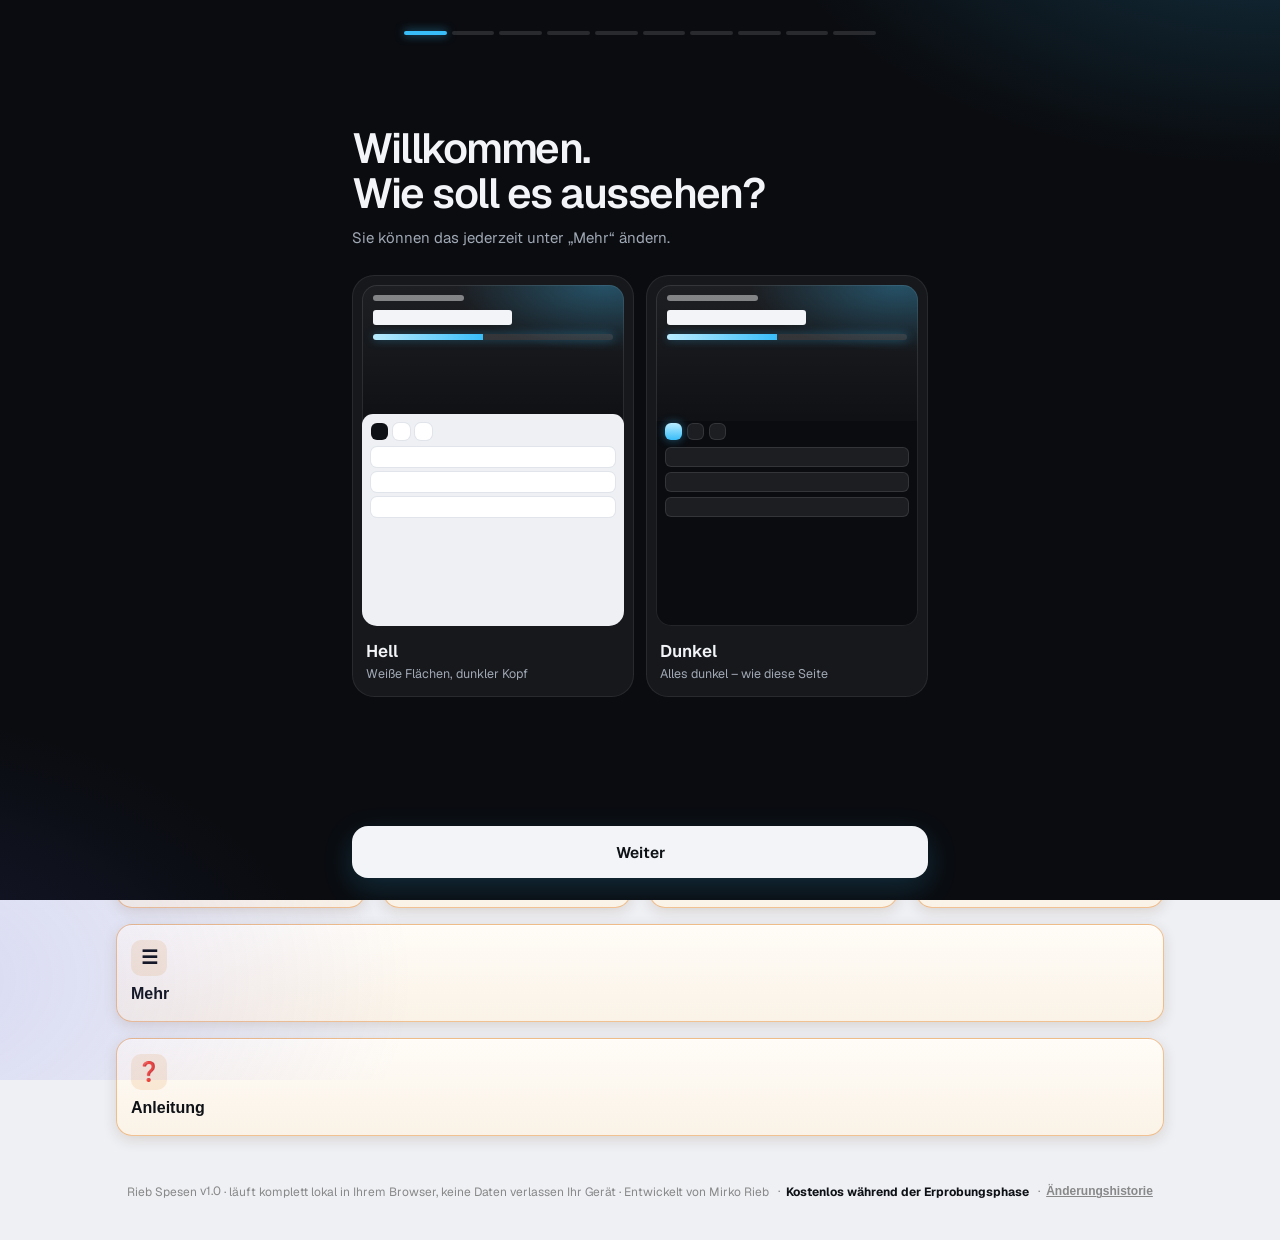
==== commit a018e2fb: "Einrichtung: Urlaubsfragen fuer alle, Daten uebertragen oder neu starten - NOCH NICHT VEROEFFENTLICH" ====
--- a/index.html
+++ b/index.html
@@ -7972,11 +7972,16 @@
      Eintrag fuer das laufende Jahr gesetzt - sonst stuende er zwar in
      der Konfiguration, die Jahresbilanz zoege ihn aber erst heran,
      wenn man den Urlaubsbereich einmal geoeffnet hat. */
+  /* Uebertrag aus dem Vorjahr (seit 10.10.2026, Einrichtung fuer alle):
+     NUR im Eintrag des laufenden Jahres, NICHT als Grundwert
+     (config.urlaubUebertrag) - der gilt fuer Jahre ohne eigenen Eintrag,
+     dort wuerde derselbe Uebertrag ein zweites Mal mitgezaehlt. */
   const anspruch = parseFloat(w.anspruch);
+  const uebertrag = parseFloat(w.uebertrag);
   if (!isNaN(anspruch) && anspruch >= 0) {
     config.urlaubsanspruch = anspruch;
     config.urlaubJahre = config.urlaubJahre || {};
-    config.urlaubJahre[String(new Date().getFullYear())] = { anspruch: anspruch, uebertrag: 0 };
+    config.urlaubJahre[String(new Date().getFullYear())] = { anspruch: anspruch, uebertrag: uebertrag > 0 ? uebertrag : 0 };
   }
   localStorage.setItem("spesen_config", JSON.stringify(config));
   /* Schon genommener Urlaub - NACH dem Speichern der Konfiguration, weil
--- a/rieb.css
+++ b/rieb.css
@@ -450,7 +450,18 @@
 #rieb #toast{position:fixed;left:50%;bottom:calc(var(--unten) + 26px);transform:translate(-50%,24px);opacity:0;z-index:80;background:rgba(14,17,22,.94);color:#fff;
   padding:12px 18px;border-radius:999px;font-size:13.5px;font-weight:560;box-shadow:0 12px 32px rgba(0,0,0,.35);transition:transform .45s var(--sanft),opacity .3s;pointer-events:none;white-space:nowrap}
 #rieb #toast.zeigen{transform:translate(-50%,0);opacity:1}
-#rieb .einrichtung{position:fixed;inset:0;z-index:65;background:var(--n1);color:var(--n-text);display:flex;flex-direction:column;overflow:hidden}
+/* In der Einrichtung (10.10.2026): Hinweis UEBER dem Knopf, nicht darauf - Mirko:
+   "hinweis über dem knopf nicht drauf". Der Fuss: Knopf 52px, darunter
+   var(--unten)+22px -> Hinweis 12px darueber. Lange Texte brechen um, statt
+   breiter als der Knopf zu werden. */
+#rieb #toast.ueber-knopf{bottom:calc(var(--unten) + 22px + 52px + 12px);white-space:normal;text-align:center;width:max-content;max-width:min(576px,calc(100% - 44px));border-radius:18px}
+#rieb .einrichtung{position:fixed;inset:0;z-index:65;background:var(--n1);color:var(--n-text);display:flex;flex-direction:column;overflow:hidden;overflow:clip}
+/* overflow:clip (10.10.2026): Der Lichtschein ::before ragt 20 % ueber jeden
+   Rand (inset:-20%). Mit overflow:hidden blieb das Fenster VERSCHIEBBAR - jedes
+   scrollIntoView (Tastatur am iPhone, Fokus) konnte es um bis zu 20 % schieben,
+   Ueberschrift oben abgeschnitten (gemessen: 256/180 px bei 1280x900). clip
+   schneidet genauso ab, ist aber kein Scroll-Behaelter. Aeltere Geraete ohne
+   clip behalten hidden. */
 #rieb .einrichtung[hidden]{display:none}
 #rieb .einrichtung::before{content:"";position:absolute;inset:-20%;pointer-events:none;
   background:radial-gradient(40% 32% at 85% 5%, rgba(56,189,248,.22), transparent 70%),radial-gradient(40% 35% at 5% 95%, rgba(99,102,241,.16), transparent 70%)}
@@ -573,7 +584,13 @@
 /* Erster Start: "Schon Rieb Spesen benutzt?" - die Einrichtung ist immer dunkel */
 #rieb .er-schon{margin:18px 0 0;display:flex;flex-wrap:wrap;align-items:center;gap:6px 14px;font-size:14px;color:#A0A8B4}
 #rieb .er-schon button{font-size:14px;font-weight:620;color:#7DD3FC;padding:6px 0}
-/* "Mit Konto anmelden" aus der Einrichtung: Fenster UEBER der Einrichtung (1090) */
+/* Seit 10.10.2026: eigener Schritt "Daten übertragen oder neu starten" - nach
+   "Daten übertragen" drei nummerierte Handgriffe, darunter "Daten einfügen" */
+#rieb .er-anleitung{list-style:none;counter-reset:era;margin:20px 0 16px;padding:0;display:flex;flex-direction:column;gap:12px}
+#rieb .er-anleitung li{counter-increment:era;display:grid;grid-template-columns:28px 1fr;column-gap:12px;align-items:start}
+#rieb .er-anleitung li::before{content:counter(era);grid-row:span 2;width:28px;height:28px;border-radius:50%;display:grid;place-items:center;font-size:14px;font-weight:660;color:#0B0D12;background:var(--eis-satt)}
+#rieb .er-anleitung b{font-size:15px;font-weight:620;color:var(--n-text);line-height:1.35;padding-top:4px}
+#rieb .er-anleitung span{font-size:13px;color:var(--n-text2);line-height:1.45}/* "Mit Konto anmelden" aus der Einrichtung: Fenster UEBER der Einrichtung (1090) */
 #rieb.ebene-oben .ebene{z-index:1095}
 ::view-transition-group(*){animation-duration:.66s;animation-timing-function:var(--feder)}
 ::view-transition-old(flaeche),::view-transition-new(flaeche){height:100%;width:100%}
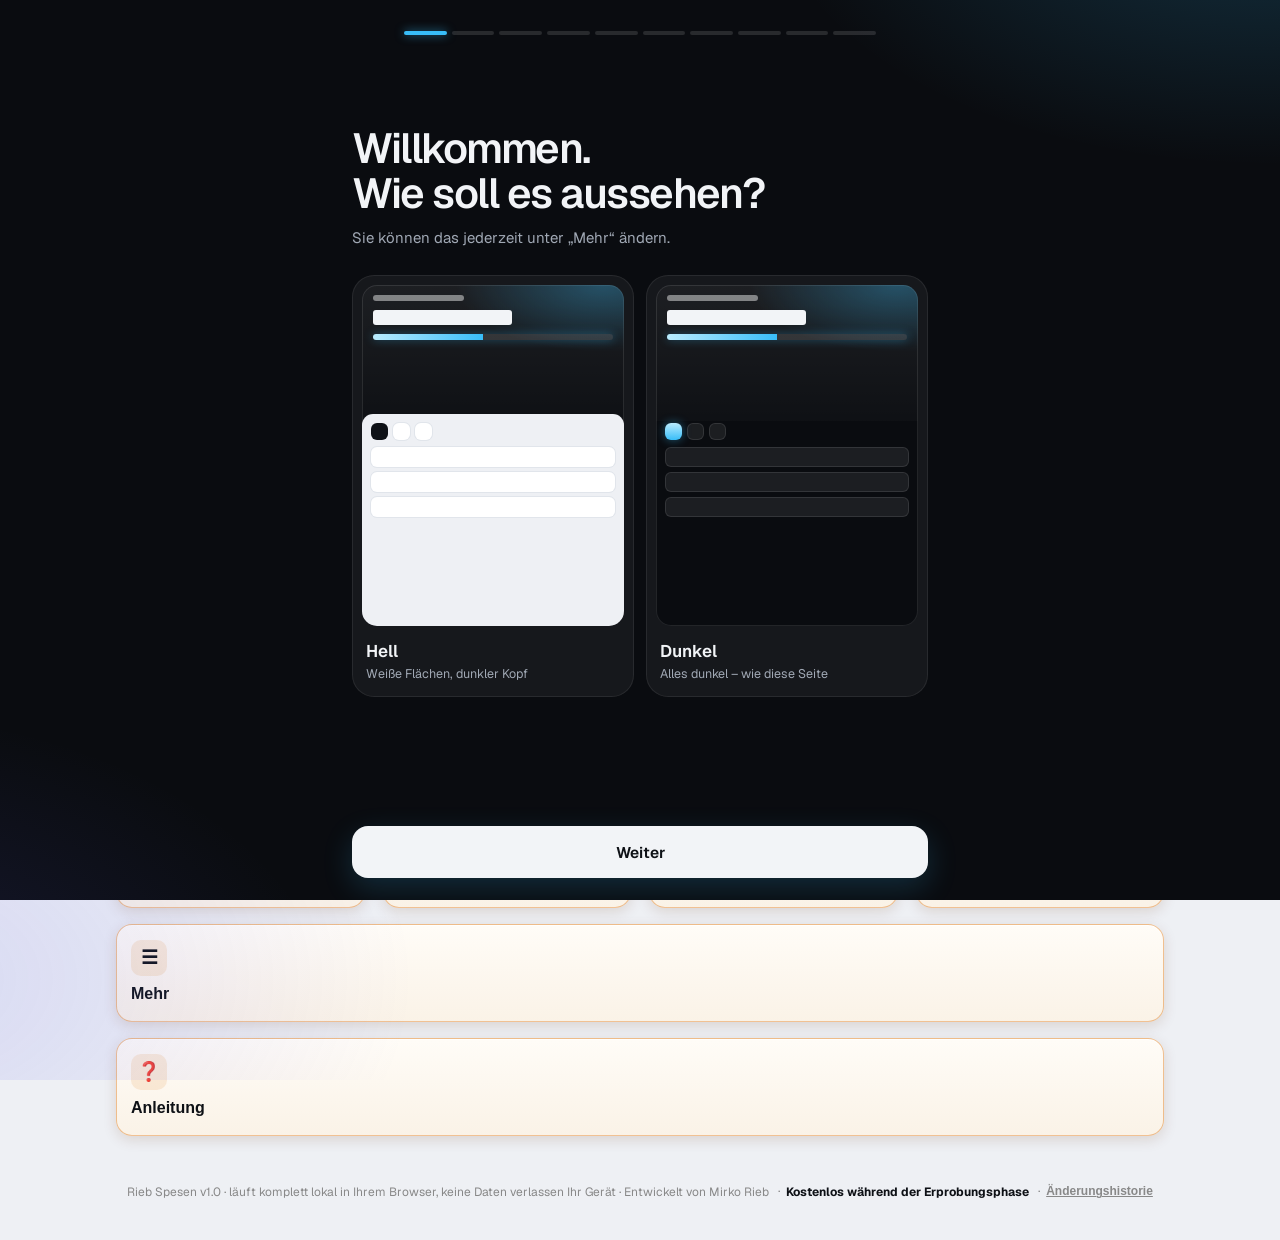
==== commit 9883ce28: "Urlaub: Uebertrag zaehlt im Folgejahr nicht mehr doppelt Mirko 10.10.2026: "nirgendswo doppelte zahl" ====
--- a/index.html
+++ b/index.html
@@ -16075,9 +16075,15 @@
   if (eigen && typeof eigen.anspruch === "number") {
     return { anspruch: eigen.anspruch, uebertrag: eigen.uebertrag || 0 };
   }
+  /* Der alte Grundwert-Uebertrag gilt NUR, solange das Werkzeug das Vorjahr
+     nicht kennt (Altbestand von vor dem 20.09.2026). Kennt es das Vorjahr,
+     zaehlt allein der Rest daraus - als Vorschlag, bis er bestaetigt ist.
+     Bis 10.10.2026 zaehlte der alte Uebertrag dort ein zweites Mal: 4 Tage fuer
+     2026 eingetragen -> 2027 "übrig von 34" statt 30 (doppelt-pruefen.sh).
+     Mirko: "nirgendswo doppelte zahlen" - Korrektur: "ja korrigieren". */
   return {
     anspruch: config.urlaubsanspruch ?? 30,
-    uebertrag: config.urlaubUebertrag ?? 0,
+    uebertrag: urlaubUebertragAus(jahr - 1) === null ? (config.urlaubUebertrag ?? 0) : 0,
   };
 }
 
@@ -16157,10 +16163,11 @@
      dann gilt "so viel Urlaub habe ich ueblich" auch fuer kuenftige
      Jahre, die noch nicht gesetzt sind. Ein Eintrag fuer ein
      vergangenes Jahr aendert den Grundwert NICHT: sonst faerbte eine
-     Korrektur von 2025 auf alles ab. */
+     Korrektur von 2025 auf alles ab.
+     Der UEBERTRAG wandert seit 10.10.2026 NICHT mehr in den Grundwert - er
+     gehoert nur zu seinem Jahr, sonst zaehlte er im Folgejahr noch einmal. */
   if (jahr === new Date().getFullYear()) {
     config.urlaubsanspruch = anspruch;
-    config.urlaubUebertrag = uebertrag;
   }
   localStorage.setItem("spesen_config", JSON.stringify(config));
   urlaubRender();
--- a/rieb.css
+++ b/rieb.css
@@ -86,6 +86,8 @@
 #rieb .gruss-zeile{display:flex;align-items:flex-end;justify-content:space-between;gap:10px;margin:28px 4px 22px}
 #rieb .gruss{font-size:33px;line-height:1.06;letter-spacing:-.04em;font-weight:560;margin:0}
 #rieb .gruss .leise{color:var(--n-text3)}
+/* Spruch des Tages unter dem Gruss (10.10.2026) - eine ruhige Zeile */
+#rieb .gruss-spruch{margin:-10px 4px 22px;font-size:15px;line-height:1.4;font-weight:500;color:var(--n-text2);max-width:36em;text-wrap:pretty}
 #rieb .uhr{text-align:right;flex:none}
 #rieb .uhr-zeit{display:flex;align-items:flex-start;justify-content:flex-end;font-size:42px;font-weight:260;letter-spacing:-.02em;line-height:.9;
   font-variant-numeric:tabular-nums;color:#E6F6FF;text-shadow:0 0 22px rgba(56,189,248,.5),0 0 2px rgba(125,211,252,.4)}
@@ -635,6 +637,7 @@
 #rieb .marke .zeichen{width:34px;height:34px}
 #rieb .gruss-zeile{margin:50px 4px 38px}
 #rieb .gruss{font-size:60px}
+#rieb .gruss-spruch{margin:-22px 4px 38px;font-size:17px}
 #rieb .uhr-zeit{font-size:84px}
 #rieb .uhr-s{font-size:22px;margin-top:6px;min-width:28px}
 #rieb .uhr-datum{font-size:14px;margin-top:12px}
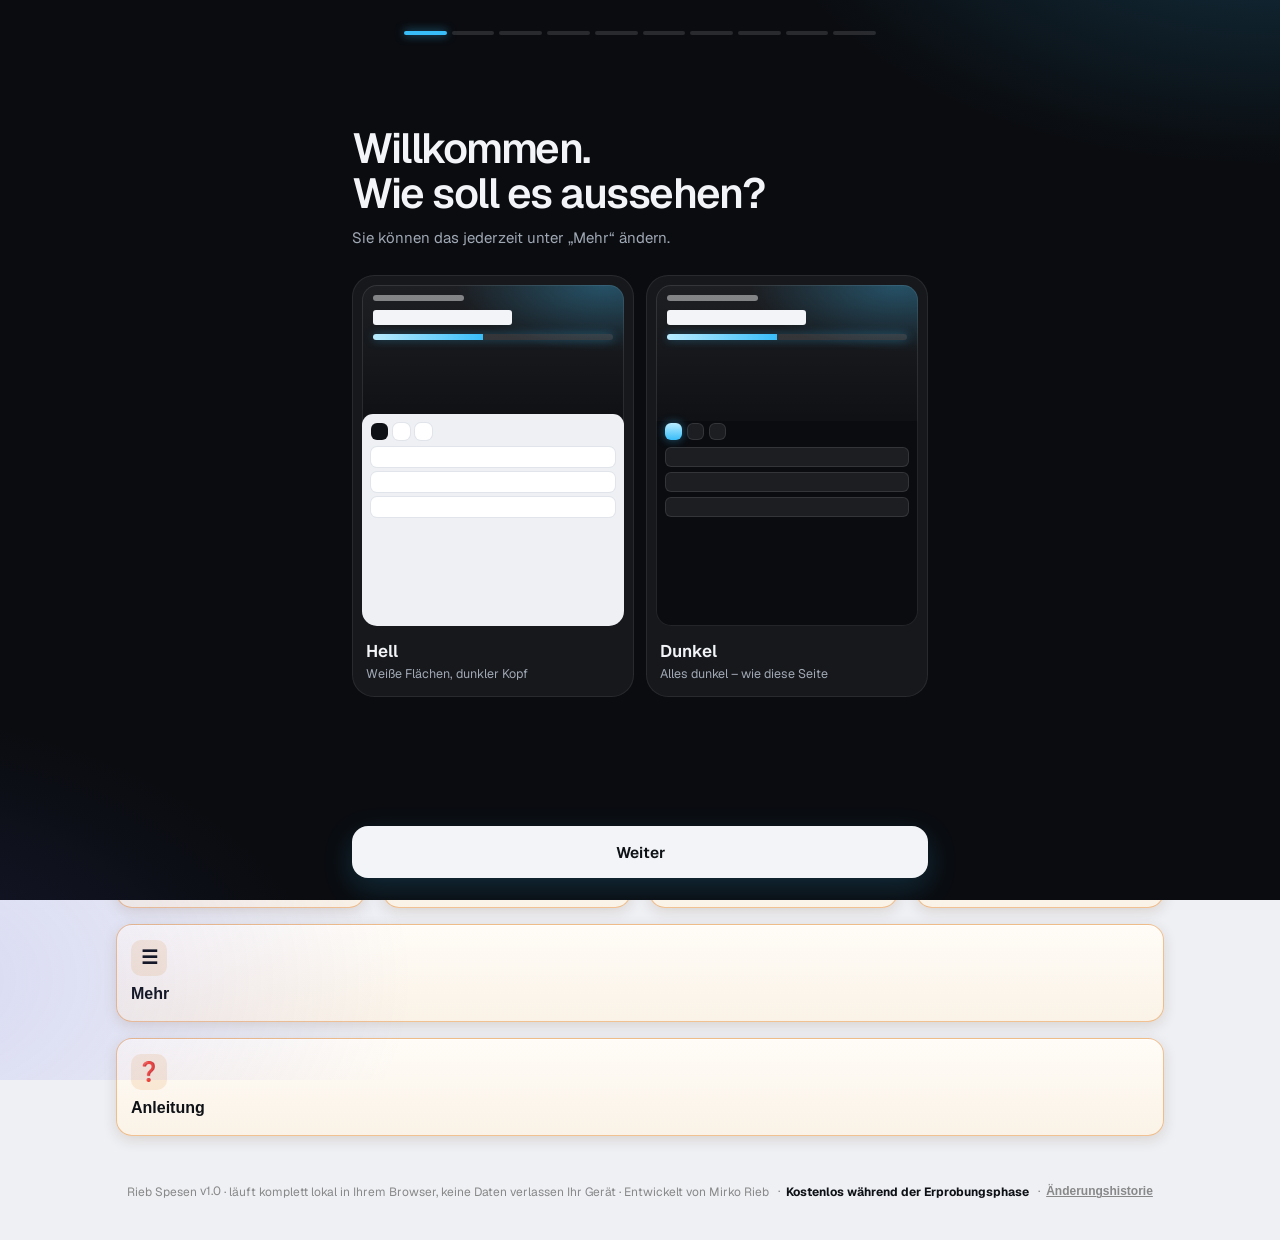
==== commit ce2ac713: "Version 2026-10-10-4 veroeffentlicht Geraete-Abgleich Phase 2: PDFs zwischen Mirkos Geraeten (07.10." ====
--- a/index.html
+++ b/index.html
@@ -16521,7 +16521,7 @@
    getippte Zeile. Der Anker sorgt dafür, dass er nach dem Neuladen
    wieder in seinem Bereich steht und nicht auf der Startseite. */
 (function () {
-  const APP_VERSION = "2026-10-10-3"; // bei jeder Änderung zusammen mit version.txt hochzählen
+  const APP_VERSION = "2026-10-10-4"; // bei jeder Änderung zusammen mit version.txt hochzählen
   const ABSTAND = 15 * 60 * 1000;     // höchstens alle 15 Minuten ans Netz
   const SPAETER = 60 * 1000;          // verschoben? in einer Minute nochmal
   /* Untergrenze auch für die sofortige Prüfung. Wer zwischen zwei
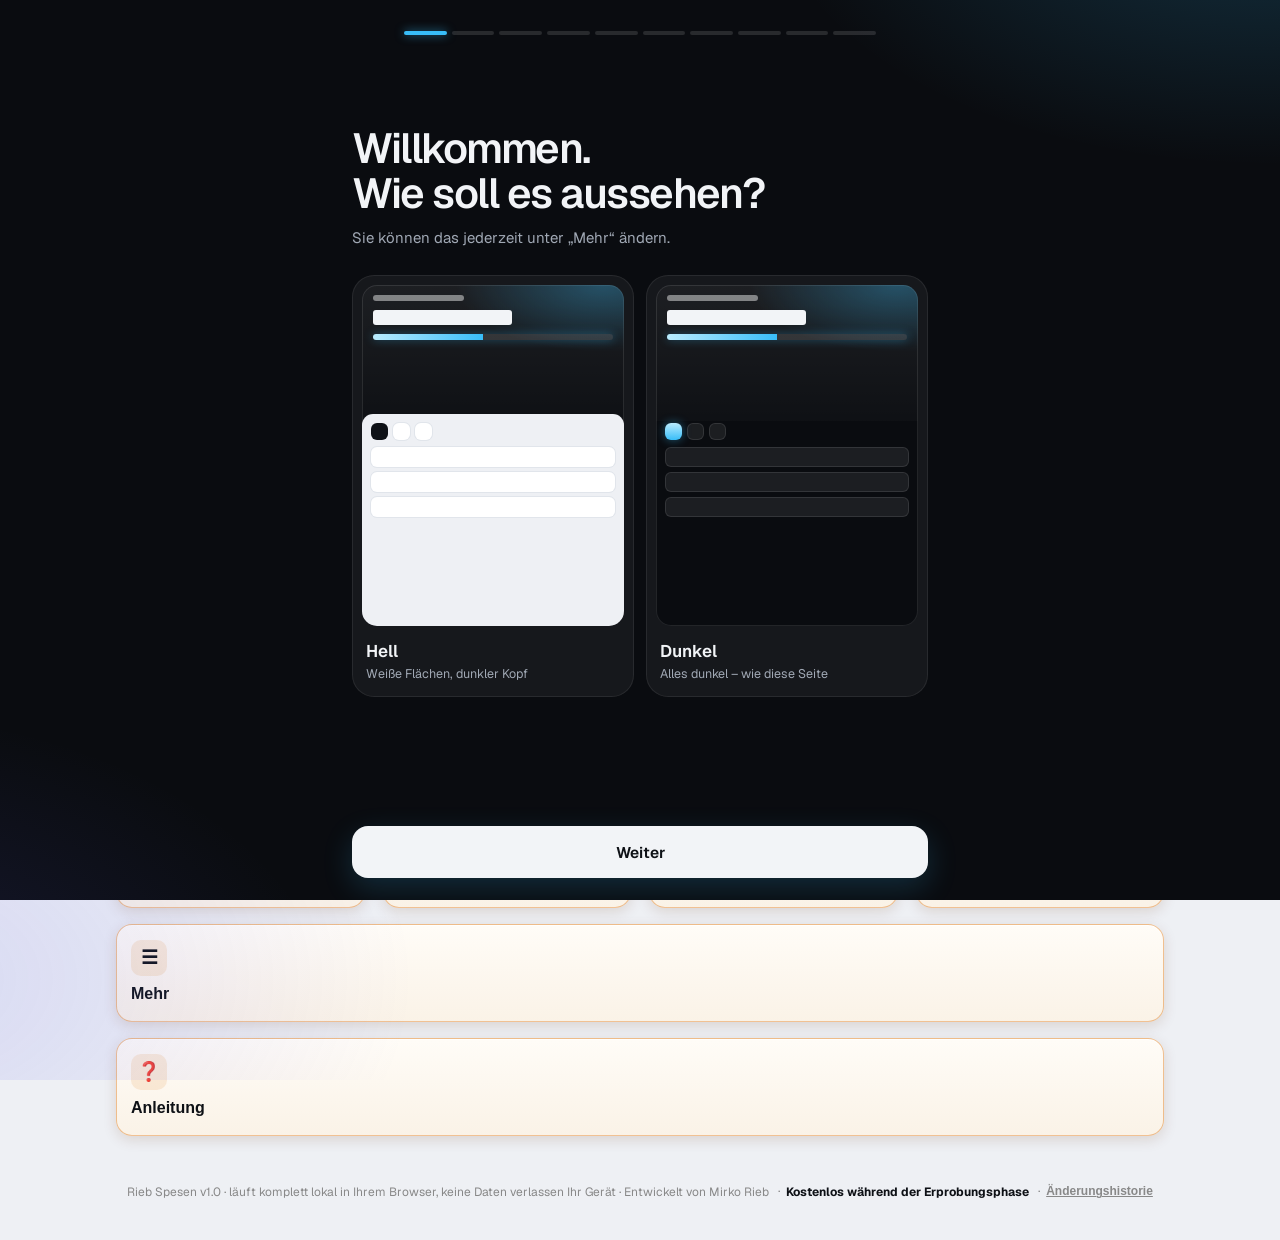
==== commit 74712761: "PDF-Vorschau im neuen Aussehen - das Dokument bleibt unveraendert Mirko 10.10.2026: Umbau "ja aber d" ====
--- a/index.html
+++ b/index.html
@@ -13744,22 +13744,28 @@
   __pdfPreview = r;
   __pdfPreviewUrl = r.pdf.output("bloburl");
   const root = document.getElementById("modalRoot");
+  /* Seit 10.10.2026 im Aussehen der neuen Oberflaeche (Kopf wie die Boegen,
+     runder Schliessen-Knopf, Symbole statt Emojis, Hinweis als Karte).
+     Mirko: "ja aber das dokument nicht verändern" - buildPdf() und damit der
+     Spesennachweis bleiben unberuehrt; nur dieser Rahmen ist neu. Klassen
+     und Klickziele (pdf-preview-*, closePdfPreview/printFromPreview) bleiben,
+     die Pruefungen greifen darauf zu. Eigene Klasse .pdfv, damit die
+     Inventur-Vorschau (auch .pdf-preview-box) unberuehrt bleibt. */
+  const sym = (n) => (typeof window.riebIc === "function" ? window.riebIc(n) : "");   // Symbole aus rieb.js
   root.innerHTML = `
     <div class="modal-overlay" onclick="if(event.target===this) closePdfPreview()">
-      <div class="modal-box pdf-preview-box">
-        <div class="pdf-preview-head">
-          <h2>👁️ PDF-Vorschau</h2>
-          <div class="pdf-preview-actions">
-            <button class="primary" onclick="printFromPreview()">🖨️ Drucken</button>
-            <button class="primary" onclick="savePdfFromPreview()">💾 Speichern</button>
-            <button onclick="closePdfPreview()">Schließen</button>
-          </div>
+      <div class="modal-box pdf-preview-box pdfv">
+        <div class="pdf-preview-head pdfv-kopf">
+          <div><div class="pdfv-ueber">Spesennachweis</div><h2>PDF-Vorschau</h2></div>
+          <button class="pdfv-zu" onclick="closePdfPreview()" aria-label="Schließen">${sym("x")}</button>
         </div>
-        <div style="background:#E0F2FE; border:0; border-radius:14px; padding:9px 14px; margin-bottom:10px; font-size:0.85rem; color:var(--brand-dark);">
-          ✍️ <b>Nicht vergessen:</b> ${zeigtDigitaleAbgabe()
+        <div class="pdf-preview-actions pdfv-knoepfe">
+          <button class="primary" onclick="printFromPreview()">${sym("drucker")}<span>Drucken</span></button>
+          <button onclick="savePdfFromPreview()">${sym("laden")}<span>Speichern</span></button>
+        </div>
+        <div class="pdfv-hinweis">${sym("info")}<span><b>Nicht vergessen:</b> ${zeigtDigitaleAbgabe()
             ? "Die handschriftliche Unterschrift (Foto/Scan) muss eingefügt sein – andernfalls den Ausdruck von Hand unterschreiben."
-            : "Den Ausdruck von Hand unterschreiben."}
-        </div>
+            : "Den Ausdruck von Hand unterschreiben."}</span></div>
         <iframe class="pdf-preview-frame" src="${__pdfPreviewUrl}"></iframe>
       </div>
     </div>`;
@@ -16521,7 +16527,7 @@
    getippte Zeile. Der Anker sorgt dafür, dass er nach dem Neuladen
    wieder in seinem Bereich steht und nicht auf der Startseite. */
 (function () {
-  const APP_VERSION = "2026-10-10-4"; // bei jeder Änderung zusammen mit version.txt hochzählen
+  const APP_VERSION = "2026-10-10-5"; // bei jeder Änderung zusammen mit version.txt hochzählen
   const ABSTAND = 15 * 60 * 1000;     // höchstens alle 15 Minuten ans Netz
   const SPAETER = 60 * 1000;          // verschoben? in einer Minute nochmal
   /* Untergrenze auch für die sofortige Prüfung. Wer zwischen zwei
--- a/rieb.css
+++ b/rieb.css
@@ -586,6 +586,11 @@
 /* Erster Start: "Schon Rieb Spesen benutzt?" - die Einrichtung ist immer dunkel */
 #rieb .er-schon{margin:18px 0 0;display:flex;flex-wrap:wrap;align-items:center;gap:6px 14px;font-size:14px;color:#A0A8B4}
 #rieb .er-schon button{font-size:14px;font-weight:620;color:#7DD3FC;padding:6px 0}
+/* QR-Code unter "Mehr" (10.10.2026): weisses Feld - auch im dunklen Design
+   scannbar (dunkler Code auf hellem Grund) */
+#rieb .qr-feld{display:grid;place-items:center;width:max-content;margin:18px auto 10px;padding:16px;background:#fff;border-radius:20px;box-shadow:inset 0 0 0 1px rgba(14,17,22,.08)}
+#rieb .qr-feld img,#rieb .qr-feld canvas{display:block;width:220px;height:220px}
+#rieb .qr-adresse{text-align:center;font-size:17px;font-weight:640;letter-spacing:-.01em;margin:2px 0 8px}
 /* Seit 10.10.2026: eigener Schritt "Daten übertragen oder neu starten" - nach
    "Daten übertragen" drei nummerierte Handgriffe, darunter "Daten einfügen" */
 #rieb .er-anleitung{list-style:none;counter-reset:era;margin:20px 0 16px;padding:0;display:flex;flex-direction:column;gap:12px}
@@ -898,6 +903,25 @@
    (zeitMonatBlattHtml: #EEF0F4). Der Spesennachweis (#formular) bleibt
    bewusst unberuehrt - Entscheidung 6. */
 .az-jahr-tab th{background:#EEF0F4}
+/* PDF-Vorschau des Spesennachweises (10.10.2026): Rahmen wie die Boegen der
+   neuen Oberflaeche. NUR der Rahmen - das Dokument selbst bleibt (Mirko: "das
+   dokument nicht verändern"). Eigene Klasse .pdfv: die Inventur-Vorschau
+   (ebenfalls .pdf-preview-box) bleibt, wie sie ist. */
+.pdfv{padding:18px 18px 14px;border-radius:26px}
+.pdfv .ic{fill:none;stroke:currentColor;stroke-width:1.7;stroke-linecap:round;stroke-linejoin:round}   /* wie #rieb .ic - das Fenster liegt ausserhalb von #rieb */
+.pdfv .pdfv-kopf{flex-wrap:nowrap;align-items:flex-start;margin-bottom:12px}
+.pdfv .pdfv-ueber{font-size:12.5px;color:#5F6878;font-weight:560;margin-bottom:2px}
+.pdfv .pdfv-kopf h2{font-size:22px;font-weight:640;letter-spacing:-.025em;margin:0;color:#0E1116}
+.pdfv .pdfv-kopf h2::after{display:none}
+.pdfv .pdfv-zu{width:42px;height:42px;flex:none;border-radius:50%;display:grid;place-items:center;padding:0;background:#fff;border:0;box-shadow:inset 0 0 0 1px #DDE2E8,0 4px 12px rgba(14,17,22,.08);color:#0E1116}
+.pdfv .pdfv-zu svg{width:18px;height:18px}
+.pdfv .pdfv-knoepfe{display:grid;grid-template-columns:1fr 1fr;gap:8px;margin-bottom:10px}
+.pdfv .pdfv-knoepfe button{display:flex;align-items:center;justify-content:center;gap:8px;height:46px;border-radius:14px;font-size:15px;font-weight:620;padding:0 12px}
+.pdfv .pdfv-knoepfe button:not(.primary){background:#fff;border:0;box-shadow:inset 0 0 0 1px #DDE2E8;color:#0E1116}
+.pdfv .pdfv-knoepfe svg{width:18px;height:18px;flex:none}
+.pdfv .pdfv-hinweis{display:flex;gap:10px;align-items:flex-start;background:#EAF6FD;border-radius:14px;padding:10px 14px;margin-bottom:10px;font-size:13.5px;line-height:1.45;color:#0E1116}
+.pdfv .pdfv-hinweis svg{width:18px;height:18px;flex:none;margin-top:1px;color:#0369A1}
+.pdfv .pdf-preview-frame{border:0;border-radius:14px;box-shadow:inset 0 0 0 1px #DDE2E8}
 input:focus,select:focus{box-shadow:0 0 0 3px rgba(56,189,248,.25);border-color:#0E1116}
 
 /* ======================================================================
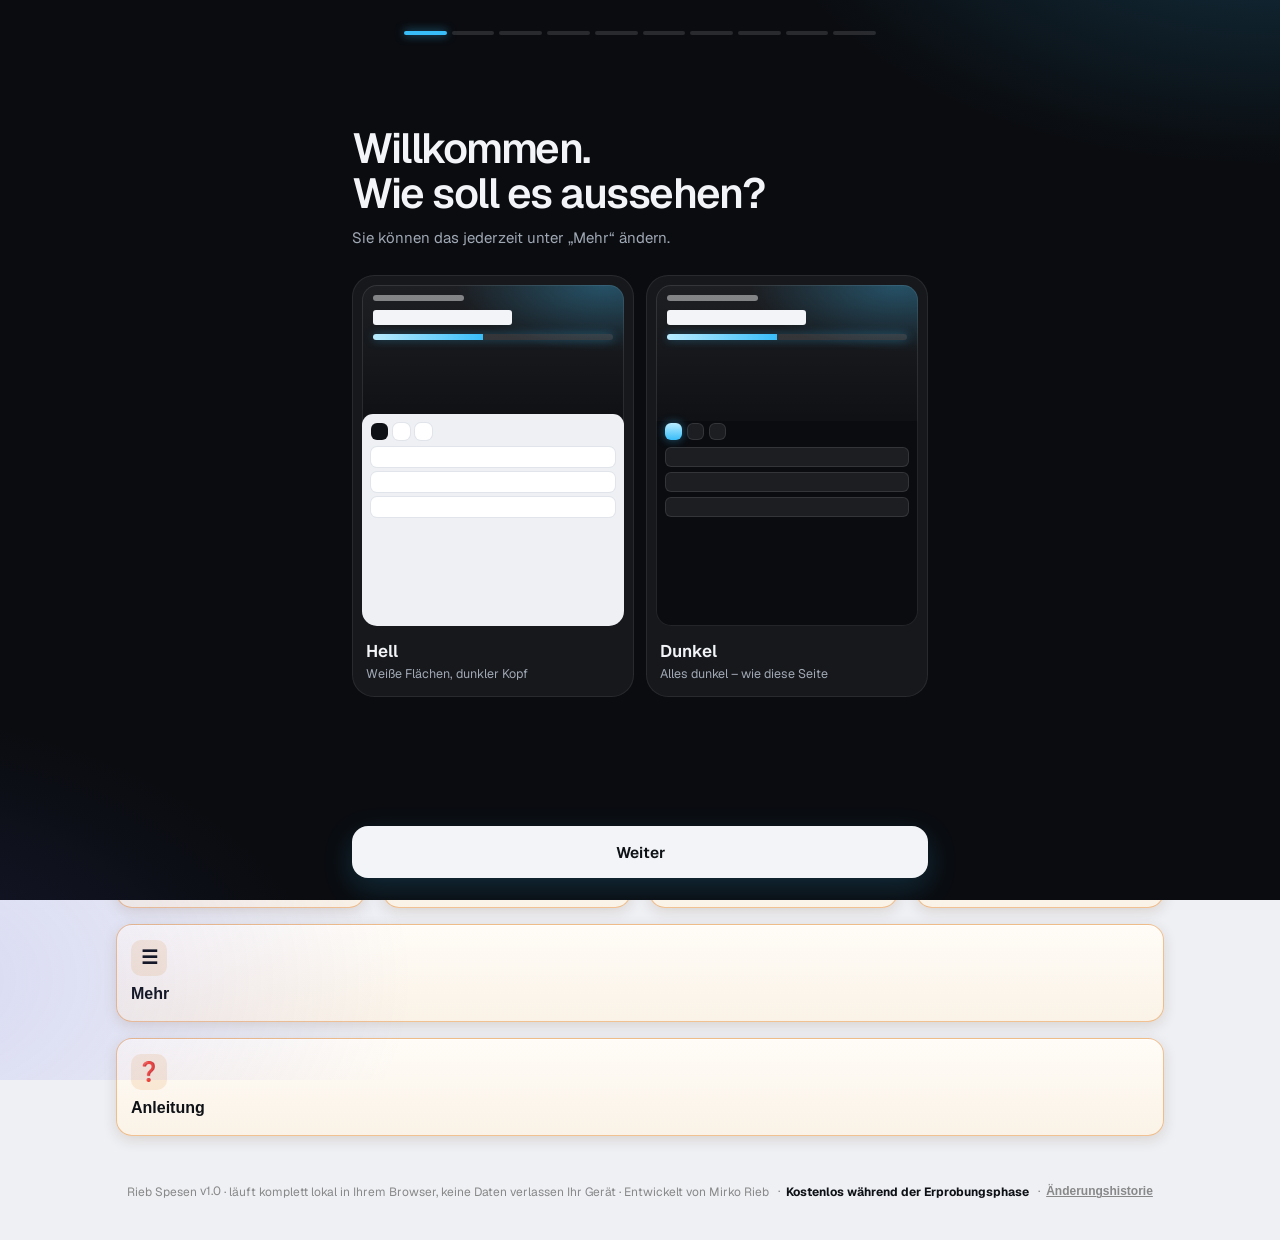
==== commit ddbca15e: "Version 2026-10-10-6 veroeffentlicht Geraete-Abgleich Phase 2: PDFs zwischen Mirkos Geraeten (07.10." ====
--- a/index.html
+++ b/index.html
@@ -16527,7 +16527,7 @@
    getippte Zeile. Der Anker sorgt dafür, dass er nach dem Neuladen
    wieder in seinem Bereich steht und nicht auf der Startseite. */
 (function () {
-  const APP_VERSION = "2026-10-10-5"; // bei jeder Änderung zusammen mit version.txt hochzählen
+  const APP_VERSION = "2026-10-10-6"; // bei jeder Änderung zusammen mit version.txt hochzählen
   const ABSTAND = 15 * 60 * 1000;     // höchstens alle 15 Minuten ans Netz
   const SPAETER = 60 * 1000;          // verschoben? in einer Minute nochmal
   /* Untergrenze auch für die sofortige Prüfung. Wer zwischen zwei
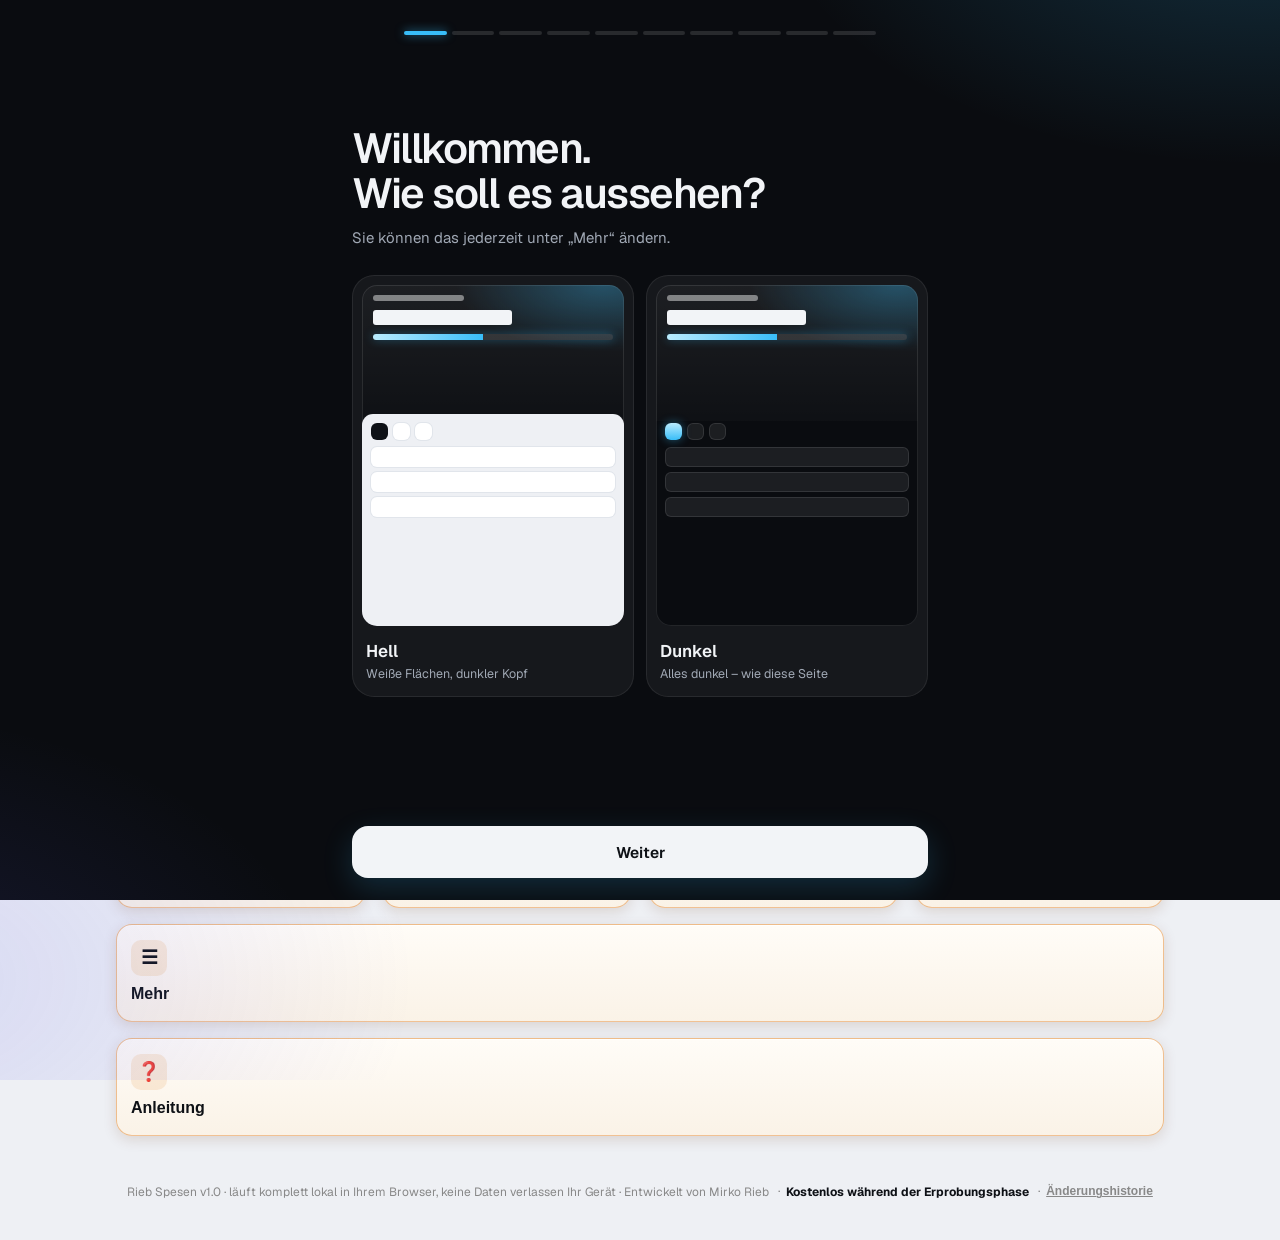
==== commit 8d70c893: "Version 2026-10-10-7 veroeffentlicht Geraete-Abgleich Phase 2: PDFs zwischen Mirkos Geraeten (07.10." ====
--- a/index.html
+++ b/index.html
@@ -16527,7 +16527,7 @@
    getippte Zeile. Der Anker sorgt dafür, dass er nach dem Neuladen
    wieder in seinem Bereich steht und nicht auf der Startseite. */
 (function () {
-  const APP_VERSION = "2026-10-10-6"; // bei jeder Änderung zusammen mit version.txt hochzählen
+  const APP_VERSION = "2026-10-10-7"; // bei jeder Änderung zusammen mit version.txt hochzählen
   const ABSTAND = 15 * 60 * 1000;     // höchstens alle 15 Minuten ans Netz
   const SPAETER = 60 * 1000;          // verschoben? in einer Minute nochmal
   /* Untergrenze auch für die sofortige Prüfung. Wer zwischen zwei
